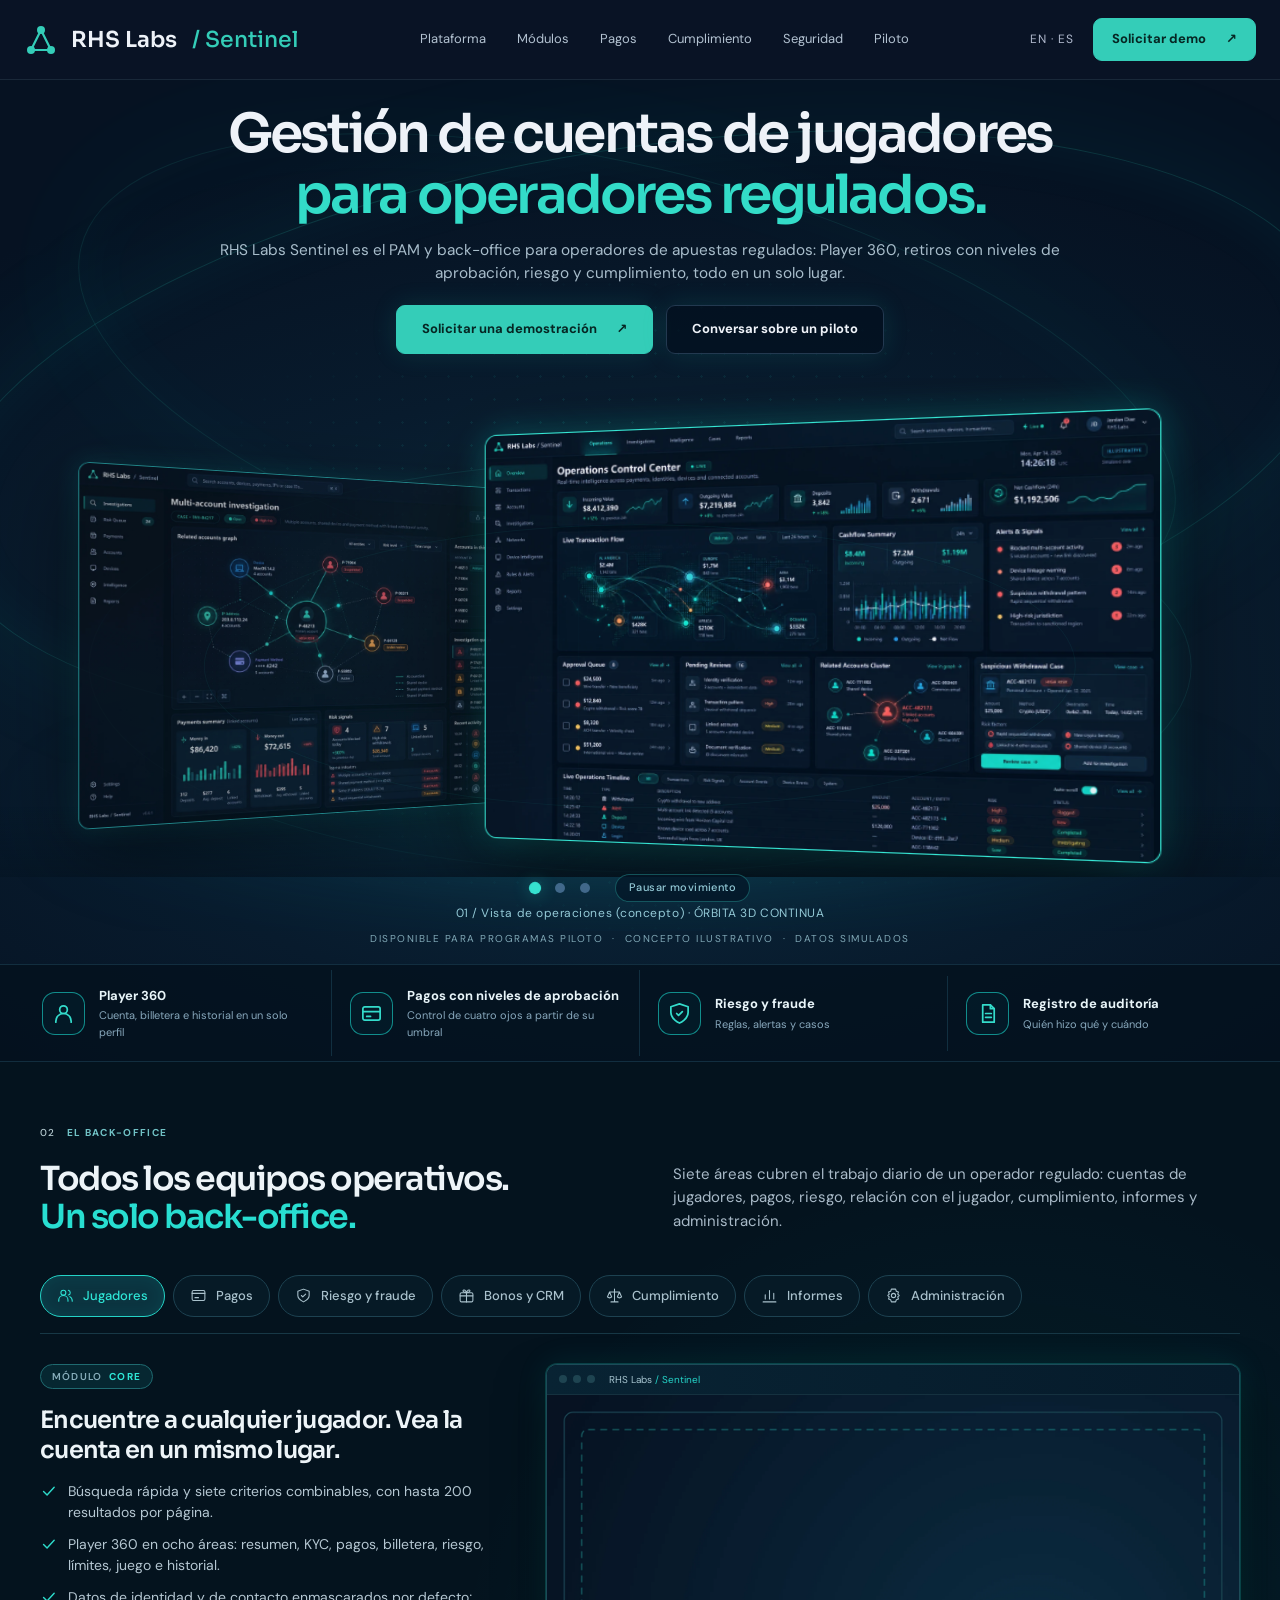
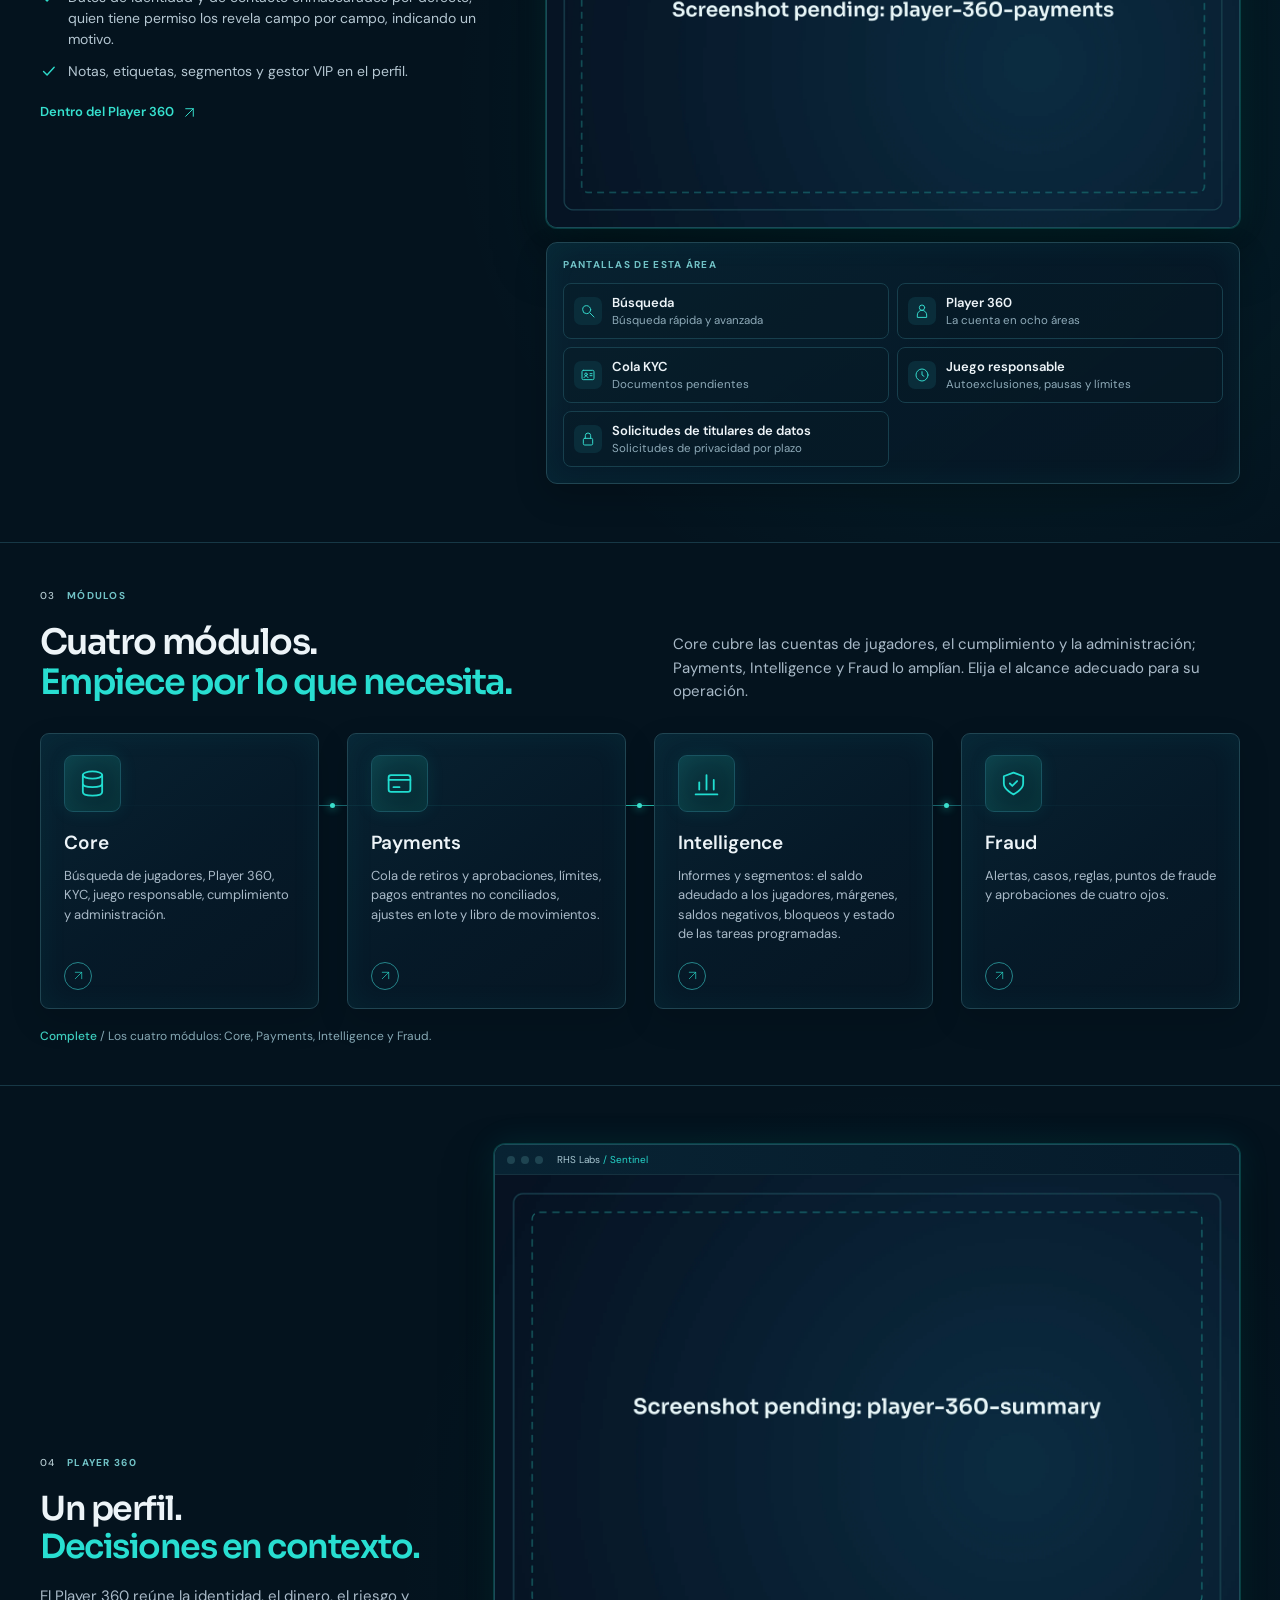
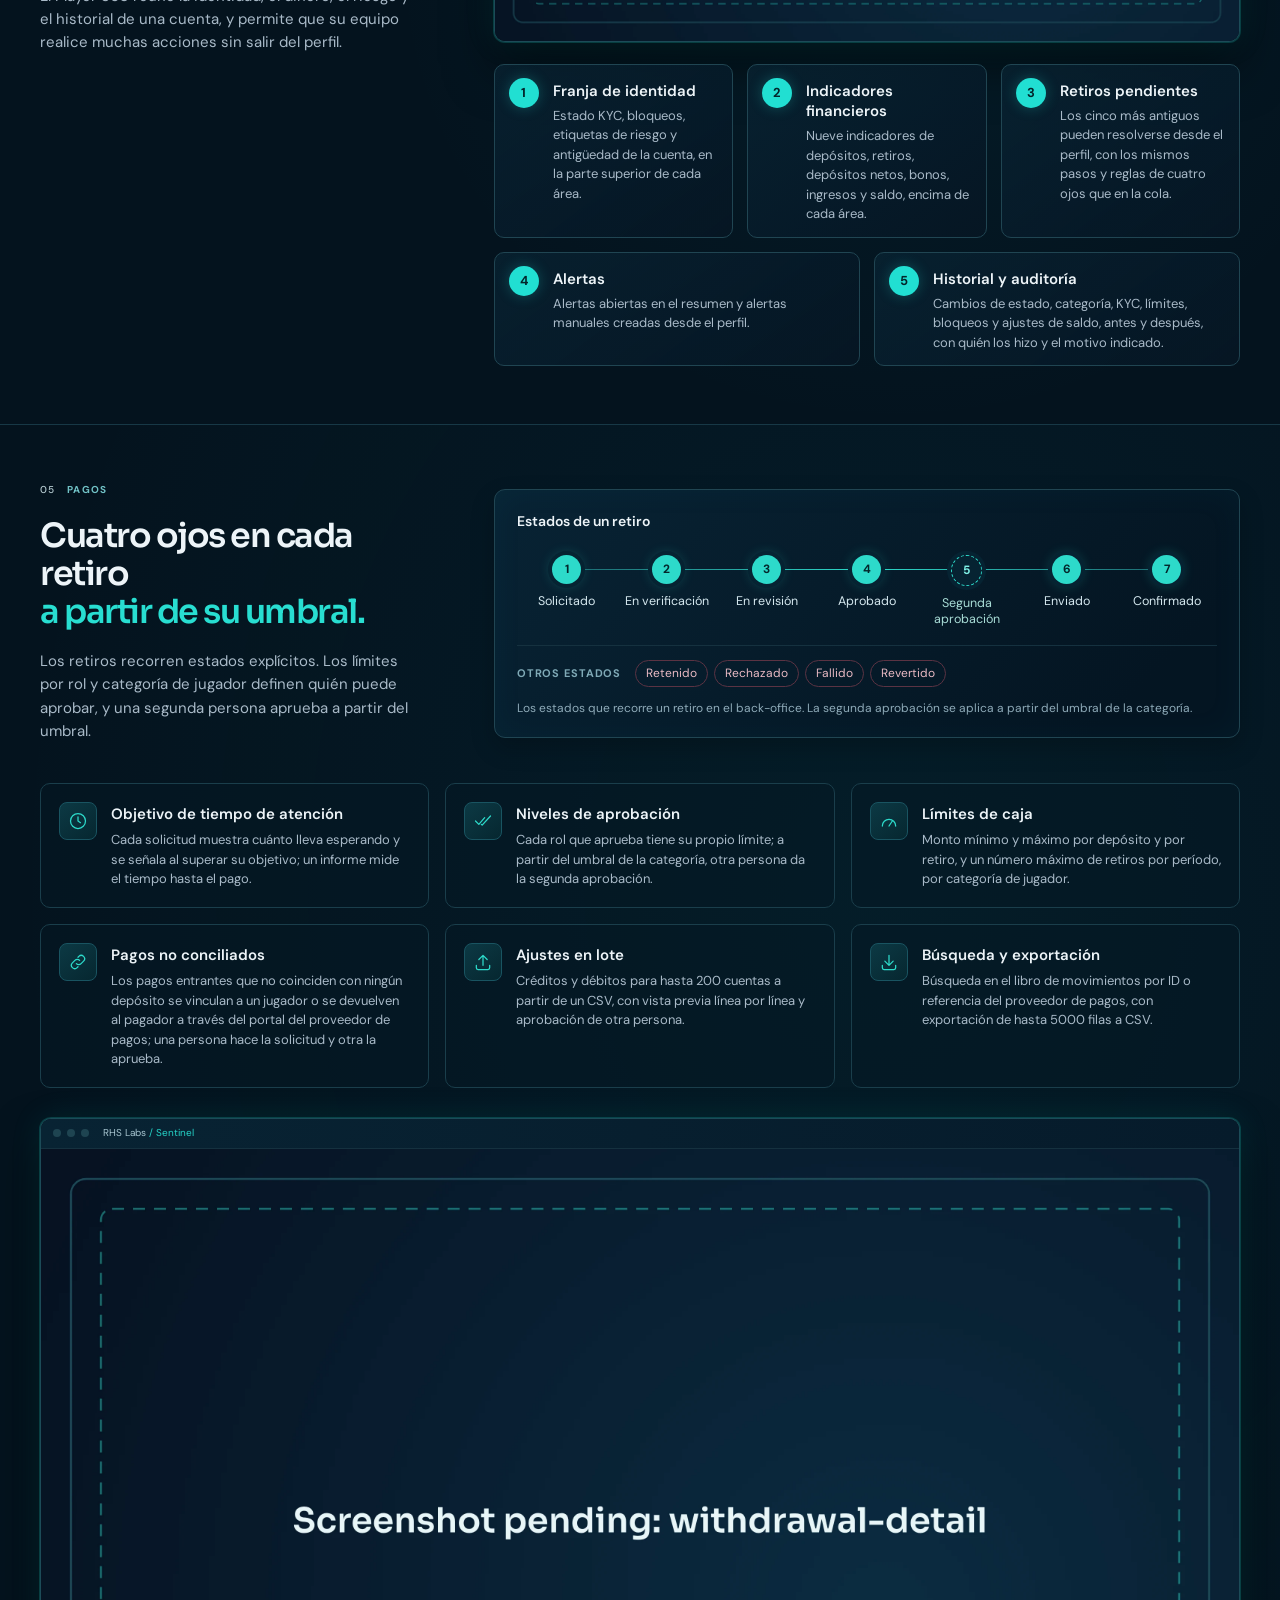
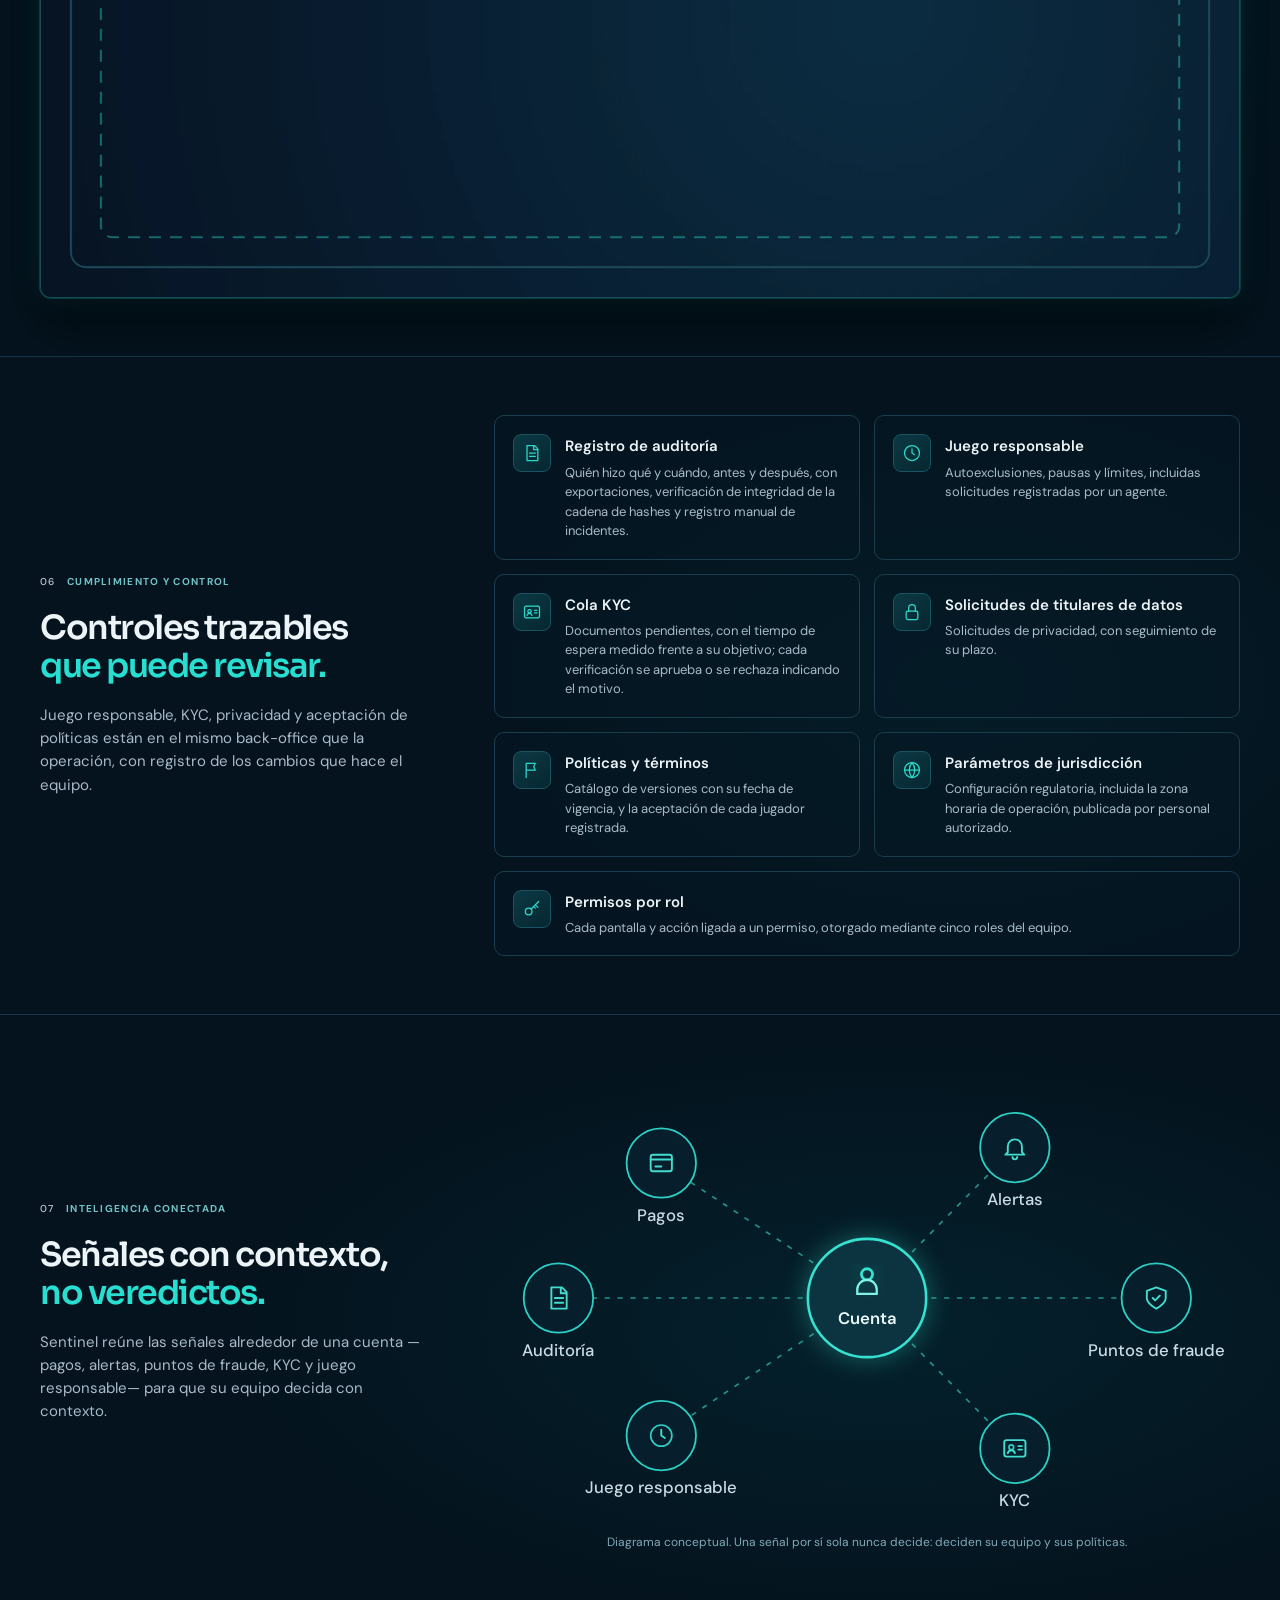
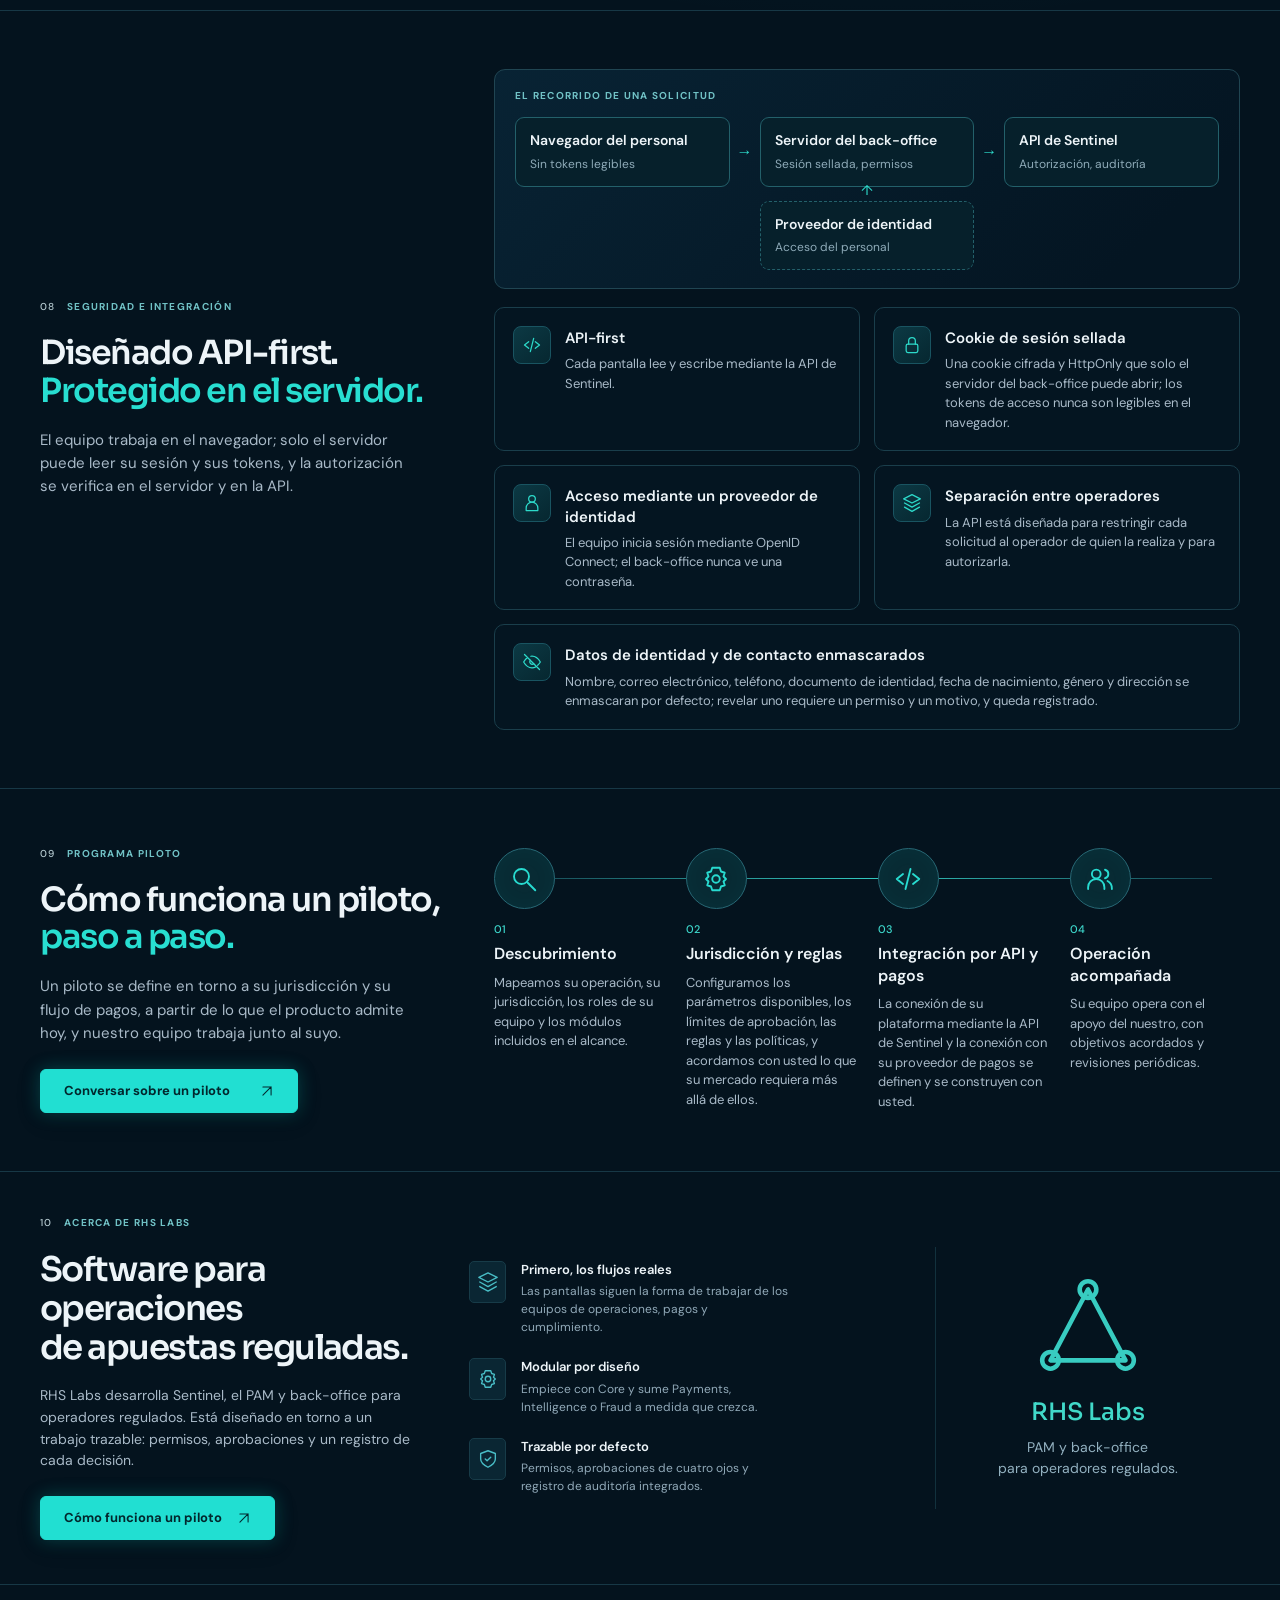
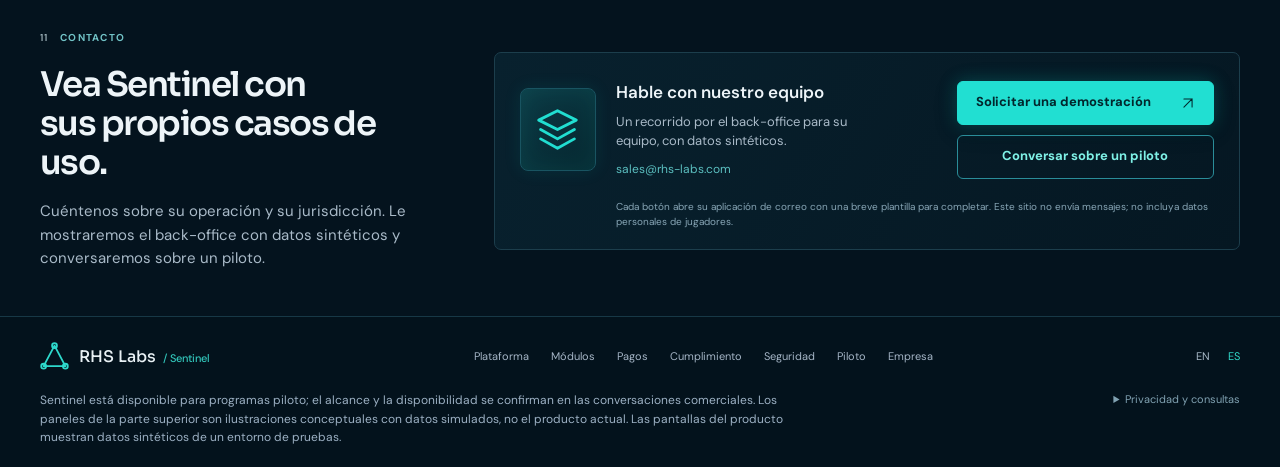
==== es/index.html @ 23874ad0 "fix(copy,docs): last check — Administration alt, Spanish step 03, hero copies in the commit step - T" ====
<!DOCTYPE html>
<html lang="es"><head>
<meta charset="utf-8"><meta name="viewport" content="width=device-width, initial-scale=1.0"><meta name="theme-color" content="#0A1426">
<title>RHS Labs Sentinel — PAM y back-office para operadores de apuestas regulados</title><meta name="description" content="Gestión de cuentas de jugadores y back-office para operadores de apuestas regulados: Player 360, retiros con niveles de aprobación, riesgo, fraude y cumplimiento. Disponible para programas piloto.">
<link rel="canonical" href="/es/"><link rel="alternate" hreflang="en" href="/"><link rel="alternate" hreflang="es" href="/es/"><link rel="alternate" hreflang="x-default" href="/">
<meta property="og:type" content="website"><meta property="og:site_name" content="RHS Labs"><meta property="og:title" content="RHS Labs Sentinel — PAM y back-office para operadores de apuestas regulados"><meta property="og:description" content="Gestión de cuentas de jugadores y back-office para operadores de apuestas regulados: Player 360, retiros con niveles de aprobación, riesgo, fraude y cumplimiento. Disponible para programas piloto."><meta property="og:locale" content="es_ES"><meta property="og:locale:alternate" content="en_US"><meta property="og:image" content="/assets/og-image-es.jpg"><meta property="og:image:width" content="1200"><meta property="og:image:height" content="630"><meta property="og:image:alt" content="RHS Labs Sentinel: gestión de cuentas de jugadores para operadores regulados."><meta name="twitter:card" content="summary_large_image"><meta name="twitter:image" content="/assets/og-image-es.jpg">
<link rel="icon" href="/assets/favicon.svg" type="image/svg+xml"><link rel="preload" href="/assets/dashboard-1.webp" as="image" fetchpriority="high">
<link rel="preload" href="/assets/fonts/sora-latin-600-normal.woff2" as="font" type="font/woff2" crossorigin><link rel="preload" href="/assets/fonts/dm-sans-latin-400-normal.woff2" as="font" type="font/woff2" crossorigin>
<link rel="stylesheet" href="/assets/fonts.css"><link rel="stylesheet" href="/assets/hero-v6.css"><link rel="stylesheet" href="/site.css">
<script src="/site.js" defer></script><script src="/assets/hero-v6.js" defer></script>
</head><body><a class="rhs-skip" href="#platform">Saltar al contenido</a>
<header><div class="bar wrap"><a class="brand" href="#home" aria-label="RHS Labs Sentinel — volver al inicio"><svg viewBox="0 0 34 34" aria-hidden="true"><path d="M17 7L7 27H27Z" fill="none" stroke="#34CDB8" stroke-width="2.2" stroke-linejoin="round"/><circle cx="17" cy="7" r="4" fill="#34CDB8"/><circle cx="7" cy="27" r="4" fill="#34CDB8"/><circle cx="27" cy="27" r="4" fill="#34CDB8"/></svg>RHS Labs <em>/ Sentinel</em></a><nav class="nav" id="main-nav" aria-label="Menú principal"><a href="#platform">Plataforma</a><a href="#modules">Módulos</a><a href="#payments">Pagos</a><a href="#compliance">Cumplimiento</a><a href="#security">Seguridad</a><a href="#pilot">Piloto</a><span class="rhs-mobile-language"><a href="/" data-language="en" lang="en" aria-label="English">EN</a> · <a href="/es/" data-language="es" lang="es" aria-label="Español">ES</a></span></nav><div class="nav-actions"><span class="lang"><a href="/" data-language="en" lang="en" aria-label="English">EN</a> · <a href="/es/" data-language="es" lang="es" aria-label="Español">ES</a></span><a class="btn sm" href="mailto:sales@rhs-labs.com?subject=Solicitud%20de%20demostraci%C3%B3n%20de%20Sentinel&amp;body=Hola%2C%20equipo%20de%20RHS%20Labs%3A%0D%0A%0D%0AMe%20gustar%C3%ADa%20ver%20una%20demostraci%C3%B3n%20de%20RHS%20Labs%20Sentinel.%0D%0A%0D%0AEmpresa%3A%0D%0AJurisdicci%C3%B3n%28es%29%3A%0D%0AVolumen%20aproximado%20%28jugadores%20activos%20o%20transacciones%20mensuales%29%3A%0D%0AM%C3%B3dulos%20de%20inter%C3%A9s%20%28Core%2C%20Payments%2C%20Intelligence%2C%20Fraud%29%3A%0D%0A%0D%0APor%20favor%2C%20no%20incluya%20datos%20personales%20de%20jugadores%20en%20este%20correo." data-cta="demo">Solicitar demo<span class="rhs-sr"> (abre su aplicación de correo)</span> <span aria-hidden="true">↗</span></a><button class="hamburger" id="menu-toggle" aria-label="Abrir navegación" data-label-open="Abrir navegación" data-label-close="Cerrar navegación" aria-expanded="false" aria-controls="main-nav"><svg viewBox="0 0 24 24"><path d="M4 7h16M4 12h16M4 17h16" stroke="currentColor" stroke-width="2" fill="none" stroke-linecap="round"/></svg></button></div></div></header><main><section id="home" class="hero-v2" aria-label="Presentación de la plataforma Sentinel">
  <div class="hero-atmosphere" aria-hidden="true"><div class="glow-ribbon glow-a"></div><div class="glow-ribbon glow-b"></div><div class="dot-halo"></div></div>
  <div class="hero-heading wrap">
    <span class="hero-eyebrow">RHS LABS &nbsp;/&nbsp; PLATAFORMA SENTINEL</span>
    <h1>Gestión de cuentas de jugadores<br> <span>para operadores regulados.</span></h1>
    <p class="hero-subtitle">RHS Labs Sentinel es el PAM y back-office para operadores de apuestas regulados: Player 360, retiros con niveles de aprobación, riesgo y cumplimiento, todo en un solo lugar.</p>
    <div class="hero-buttons">
      <a class="btn" href="mailto:sales@rhs-labs.com?subject=Solicitud%20de%20demostraci%C3%B3n%20de%20Sentinel&amp;body=Hola%2C%20equipo%20de%20RHS%20Labs%3A%0D%0A%0D%0AMe%20gustar%C3%ADa%20ver%20una%20demostraci%C3%B3n%20de%20RHS%20Labs%20Sentinel.%0D%0A%0D%0AEmpresa%3A%0D%0AJurisdicci%C3%B3n%28es%29%3A%0D%0AVolumen%20aproximado%20%28jugadores%20activos%20o%20transacciones%20mensuales%29%3A%0D%0AM%C3%B3dulos%20de%20inter%C3%A9s%20%28Core%2C%20Payments%2C%20Intelligence%2C%20Fraud%29%3A%0D%0A%0D%0APor%20favor%2C%20no%20incluya%20datos%20personales%20de%20jugadores%20en%20este%20correo." data-cta="demo">Solicitar una demostración<span class="rhs-sr"> (abre su aplicación de correo)</span> <span aria-hidden="true">↗</span></a>
      <a class="btn alt" href="#pilot">Conversar sobre un piloto</a>
    </div>
  </div>
  <div class="carousel-area" id="hero-carousel" role="region" aria-roledescription="carrusel" aria-label="Tres ilustraciones conceptuales de Sentinel">
    <div class="backlight" aria-hidden="true"></div>
    <div class="carousel-track" id="carousel-track" aria-live="off">
      <figure class="product-screen" data-index="0" aria-label="Vista de operaciones (concepto)"><div class="screen-art"><img src="/assets/dashboard-1.webp" width="1586" height="992" alt="Ilustración conceptual, no el producto actual: un panel de operaciones con datos simulados." fetchpriority="high"></div></figure>
      <figure class="product-screen" data-index="1" aria-label="Espacio de investigación (concepto)"><div class="screen-art"><img src="/assets/dashboard-2.webp" width="1586" height="992" alt="Ilustración conceptual, no el producto actual: un panel de investigación con datos simulados." decoding="async" fetchpriority="low"></div></figure>
      <figure class="product-screen" data-index="2" aria-label="Vista de pagos (concepto)"><div class="screen-art"><img src="/assets/dashboard-3.webp" width="1586" height="992" alt="Ilustración conceptual, no el producto actual: un panel de pagos con datos simulados." decoding="async" fetchpriority="low"></div></figure>
    </div>
    <div class="carousel-controls">
      <div class="carousel-dots" role="group" aria-label="Elegir una pantalla">
        <button class="carousel-dot is-current" data-showcase="0" type="button" aria-label="Mostrar Vista de operaciones (concepto)" aria-current="true"></button>
        <button class="carousel-dot" data-showcase="1" type="button" aria-label="Mostrar Espacio de investigación (concepto)"></button>
        <button class="carousel-dot" data-showcase="2" type="button" aria-label="Mostrar Vista de pagos (concepto)"></button>
      </div>
      <button class="carousel-pause" id="motion-toggle" type="button" aria-pressed="false" data-label-pause="Pausar movimiento" data-label-resume="Reanudar movimiento">Pausar movimiento</button>
    </div>
    <p class="screen-name" id="showcase-title" data-suffix="ÓRBITA 3D CONTINUA">01 &nbsp; / &nbsp; Vista de operaciones (concepto)</p>
  </div>
  <div class="carousel-disclosure" data-hero-images="concept">DISPONIBLE PARA PROGRAMAS PILOTO &nbsp;·&nbsp; CONCEPTO ILUSTRATIVO &nbsp;·&nbsp; DATOS SIMULADOS</div>
  <div class="hero-feature-strip"><div class="wrap feature-grid">
    <div class="value-point"><span class="value-symbol" aria-hidden="true"><svg viewBox="0 0 24 24"><circle cx="12" cy="8" r="4"/><path d="M4 21v-1a8 8 0 0 1 16 0v1"/></svg></span><span><b>Player 360</b><small>Cuenta, billetera e historial en un solo perfil</small></span></div>
    <div class="value-point"><span class="value-symbol" aria-hidden="true"><svg viewBox="0 0 24 24"><rect x="3" y="5" width="18" height="14" rx="2"/><path d="M3 10h18M7 15h4"/></svg></span><span><b>Pagos con niveles de aprobación</b><small>Control de cuatro ojos a partir de su umbral</small></span></div>
    <div class="value-point"><span class="value-symbol" aria-hidden="true"><svg viewBox="0 0 24 24"><path d="M12 22s9-4 9-11V5l-9-3-9 3v6c0 7 9 11 9 11z"/><path d="m9 12 2 2 4-4"/></svg></span><span><b>Riesgo y fraude</b><small>Reglas, alertas y casos</small></span></div>
    <div class="value-point"><span class="value-symbol" aria-hidden="true"><svg viewBox="0 0 24 24"><path d="M7 3h8l4 4v14H7z"/><path d="M15 3v4h4M10 12h6M10 16h6"/></svg></span><span><b>Registro de auditoría</b><small>Quién hizo qué y cuándo</small></span></div>
  </div></div>
</section>
<div class="rhs-content">
<section id="platform" class="rhs-sector rhs-tour-sector" data-sector="2"><div class="wrap"><div class="rhs-section-heading"><div class="rhs-sector-copy"><span class="rhs-kicker"><b>02</b> EL BACK-OFFICE</span><h2>Todos los equipos operativos.<br><em>Un solo back-office.</em></h2><p>Siete áreas cubren el trabajo diario de un operador regulado: cuentas de jugadores, pagos, riesgo, relación con el jugador, cumplimiento, informes y administración.</p></div></div><div class="rhs-tour" data-tour><div class="rhs-tour-tabs" role="tablist" aria-label="Áreas del back-office"><button type="button" role="tab" class="rhs-tour-tab" id="tour-tab-players" aria-controls="tour-players" aria-selected="true" tabindex="0"><svg class="rhs-icon " viewBox="0 0 24 24" aria-hidden="true" fill="none" stroke="currentColor" stroke-width="1.5" stroke-linecap="round" stroke-linejoin="round"><circle cx="9" cy="8" r="3.5"/><path d="M2.5 20v-1.5a6.5 6.5 0 0 1 13 0V20"/><path d="M16 4.6a3.5 3.5 0 0 1 0 6.8M18 13.6a6.5 6.5 0 0 1 3.5 5.9V20"/></svg><span>Jugadores</span></button><button type="button" role="tab" class="rhs-tour-tab" id="tour-tab-payments" aria-controls="tour-payments" aria-selected="false" tabindex="-1"><svg class="rhs-icon " viewBox="0 0 24 24" aria-hidden="true" fill="none" stroke="currentColor" stroke-width="1.5" stroke-linecap="round" stroke-linejoin="round"><rect x="3" y="5" width="18" height="14" rx="2"/><path d="M3 9h18M7 15h5"/></svg><span>Pagos</span></button><button type="button" role="tab" class="rhs-tour-tab" id="tour-tab-risk" aria-controls="tour-risk" aria-selected="false" tabindex="-1"><svg class="rhs-icon " viewBox="0 0 24 24" aria-hidden="true" fill="none" stroke="currentColor" stroke-width="1.5" stroke-linecap="round" stroke-linejoin="round"><path d="m12 3 8 3v6c0 5-8 9-8 9S4 17 4 12V6Z"/><path d="m9 12 2 2 4-4"/></svg><span>Riesgo y fraude</span></button><button type="button" role="tab" class="rhs-tour-tab" id="tour-tab-engagement" aria-controls="tour-engagement" aria-selected="false" tabindex="-1"><svg class="rhs-icon " viewBox="0 0 24 24" aria-hidden="true" fill="none" stroke="currentColor" stroke-width="1.5" stroke-linecap="round" stroke-linejoin="round"><rect x="3" y="8" width="18" height="13" rx="2"/><path d="M12 8v13M3 12.5h18M12 8S10.5 3.5 8 4.4 8.6 8 12 8Zm0 0s1.5-4.5 4-3.6S15.4 8 12 8Z"/></svg><span>Bonos y CRM</span></button><button type="button" role="tab" class="rhs-tour-tab" id="tour-tab-compliance" aria-controls="tour-compliance" aria-selected="false" tabindex="-1"><svg class="rhs-icon " viewBox="0 0 24 24" aria-hidden="true" fill="none" stroke="currentColor" stroke-width="1.5" stroke-linecap="round" stroke-linejoin="round"><path d="M12 3v18M7 21h10M5 7h14M5 7l-3 7a4 4 0 0 0 6 0Zm14 0-3 7a4 4 0 0 0 6 0Z"/></svg><span>Cumplimiento</span></button><button type="button" role="tab" class="rhs-tour-tab" id="tour-tab-reports" aria-controls="tour-reports" aria-selected="false" tabindex="-1"><svg class="rhs-icon " viewBox="0 0 24 24" aria-hidden="true" fill="none" stroke="currentColor" stroke-width="1.5" stroke-linecap="round" stroke-linejoin="round"><path d="M3 21h18M6 17v-6m6 6V5m6 12v-8"/></svg><span>Informes</span></button><button type="button" role="tab" class="rhs-tour-tab" id="tour-tab-admin" aria-controls="tour-admin" aria-selected="false" tabindex="-1"><svg class="rhs-icon " viewBox="0 0 24 24" aria-hidden="true" fill="none" stroke="currentColor" stroke-width="1.5" stroke-linecap="round" stroke-linejoin="round"><path d="m9 3-1 3-3 1 1 3-2 2 2 2-1 3 3 1 1 3h6l1-3 3-1-1-3 2-2-2-2 1-3-3-1-1-3Z"/><circle cx="12" cy="12" r="3"/></svg><span>Administración</span></button></div><div class="rhs-tour-panel" role="tabpanel" id="tour-players" aria-labelledby="tour-tab-players" tabindex="0"><div class="rhs-tour-copy"><span class="rhs-module rhs-module-core"><b>Módulo</b> Core</span><h3>Encuentre a cualquier jugador. Vea la cuenta en un mismo lugar.</h3><ul class="rhs-ticks"><li><svg class="rhs-icon " viewBox="0 0 24 24" aria-hidden="true" fill="none" stroke="currentColor" stroke-width="1.5" stroke-linecap="round" stroke-linejoin="round"><path d="m5 12 5 5L20 6"/></svg><span>Búsqueda rápida y siete criterios combinables, con hasta 200 resultados por página.</span></li><li><svg class="rhs-icon " viewBox="0 0 24 24" aria-hidden="true" fill="none" stroke="currentColor" stroke-width="1.5" stroke-linecap="round" stroke-linejoin="round"><path d="m5 12 5 5L20 6"/></svg><span>Player 360 en ocho áreas: resumen, KYC, pagos, billetera, riesgo, límites, juego e historial.</span></li><li><svg class="rhs-icon " viewBox="0 0 24 24" aria-hidden="true" fill="none" stroke="currentColor" stroke-width="1.5" stroke-linecap="round" stroke-linejoin="round"><path d="m5 12 5 5L20 6"/></svg><span>Datos de identidad y de contacto enmascarados por defecto; quien tiene permiso los revela campo por campo, indicando un motivo.</span></li><li><svg class="rhs-icon " viewBox="0 0 24 24" aria-hidden="true" fill="none" stroke="currentColor" stroke-width="1.5" stroke-linecap="round" stroke-linejoin="round"><path d="m5 12 5 5L20 6"/></svg><span>Notas, etiquetas, segmentos y gestor VIP en el perfil.</span></li></ul><a class="rhs-more" href="#player-360">Dentro del Player 360 <svg class="rhs-icon " viewBox="0 0 24 24" aria-hidden="true" fill="none" stroke="currentColor" stroke-width="1.5" stroke-linecap="round" stroke-linejoin="round"><path d="M5 19 19 5M5 5h14v14"/></svg></a></div><div class="rhs-tour-visual"><figure class="rhs-frame rhs-frame-phone"><div class="rhs-frame-bar" aria-hidden="true"><i></i><i></i><i></i><span>RHS Labs <em>/ Sentinel</em></span></div><div class="rhs-frame-shot"><picture><source media="(max-width: 560px)" srcset="/assets/product/player-360-summary-mobile.webp" width="780" height="1688"><img src="/assets/product/player-360-payments.webp" width="3200" height="2000" alt="Back-office Sentinel: el área de pagos del Player 360 de un jugador sintético." loading="lazy" decoding="async"></picture></div></figure><div class="rhs-screens"><p class="rhs-screens-title" id="tour-screens-players">Pantallas de esta área</p><ul aria-labelledby="tour-screens-players"><li><svg class="rhs-icon " viewBox="0 0 24 24" aria-hidden="true" fill="none" stroke="currentColor" stroke-width="1.5" stroke-linecap="round" stroke-linejoin="round"><circle cx="10" cy="10" r="6"/><path d="m15 15 6 6"/></svg><b>Búsqueda</b><small>Búsqueda rápida y avanzada</small></li><li><svg class="rhs-icon " viewBox="0 0 24 24" aria-hidden="true" fill="none" stroke="currentColor" stroke-width="1.5" stroke-linecap="round" stroke-linejoin="round"><circle cx="12" cy="7" r="4"/><path d="M5 21v-3a7 7 0 0 1 14 0v3Z"/></svg><b>Player 360</b><small>La cuenta en ocho áreas</small></li><li><svg class="rhs-icon " viewBox="0 0 24 24" aria-hidden="true" fill="none" stroke="currentColor" stroke-width="1.5" stroke-linecap="round" stroke-linejoin="round"><rect x="3" y="5" width="18" height="14" rx="2"/><circle cx="9" cy="11" r="2"/><path d="M6 16c.6-1.6 1.7-2.4 3-2.4s2.4.8 3 2.4M15 10h3M15 13h3"/></svg><b>Cola KYC</b><small>Documentos pendientes</small></li><li><svg class="rhs-icon " viewBox="0 0 24 24" aria-hidden="true" fill="none" stroke="currentColor" stroke-width="1.5" stroke-linecap="round" stroke-linejoin="round"><circle cx="12" cy="12" r="9"/><path d="M12 7v5l3 2"/></svg><b>Juego responsable</b><small>Autoexclusiones, pausas y límites</small></li><li><svg class="rhs-icon " viewBox="0 0 24 24" aria-hidden="true" fill="none" stroke="currentColor" stroke-width="1.5" stroke-linecap="round" stroke-linejoin="round"><rect x="5" y="11" width="14" height="10" rx="2"/><path d="M8 11V7a4 4 0 0 1 8 0v4"/></svg><b>Solicitudes de titulares de datos</b><small>Solicitudes de privacidad por plazo</small></li></ul></div></div></div><div class="rhs-tour-panel" role="tabpanel" id="tour-payments" aria-labelledby="tour-tab-payments" tabindex="0" hidden><div class="rhs-tour-copy"><span class="rhs-module rhs-module-payments"><b>Módulo</b> Payments</span><h3>Retiros bajo control, de la solicitud al pago.</h3><ul class="rhs-ticks"><li><svg class="rhs-icon " viewBox="0 0 24 24" aria-hidden="true" fill="none" stroke="currentColor" stroke-width="1.5" stroke-linecap="round" stroke-linejoin="round"><path d="m5 12 5 5L20 6"/></svg><span>Una cola de retiros que señala cada solicitud que supera su objetivo de tiempo de atención.</span></li><li><svg class="rhs-icon " viewBox="0 0 24 24" aria-hidden="true" fill="none" stroke="currentColor" stroke-width="1.5" stroke-linecap="round" stroke-linejoin="round"><path d="m5 12 5 5L20 6"/></svg><span>Límites de aprobación por rol y categoría de jugador, con un segundo aprobador a partir del umbral.</span></li><li><svg class="rhs-icon " viewBox="0 0 24 24" aria-hidden="true" fill="none" stroke="currentColor" stroke-width="1.5" stroke-linecap="round" stroke-linejoin="round"><path d="m5 12 5 5L20 6"/></svg><span>Pagos entrantes no conciliados, vinculados a un jugador o devueltos al pagador, cada uno aprobado por una segunda persona.</span></li><li><svg class="rhs-icon " viewBox="0 0 24 24" aria-hidden="true" fill="none" stroke="currentColor" stroke-width="1.5" stroke-linecap="round" stroke-linejoin="round"><path d="m5 12 5 5L20 6"/></svg><span>Búsqueda en el libro de movimientos de todos los jugadores, con totales y exportación a CSV.</span></li></ul><a class="rhs-more" href="#payments">Pagos en detalle <svg class="rhs-icon " viewBox="0 0 24 24" aria-hidden="true" fill="none" stroke="currentColor" stroke-width="1.5" stroke-linecap="round" stroke-linejoin="round"><path d="M5 19 19 5M5 5h14v14"/></svg></a></div><div class="rhs-tour-visual"><figure class="rhs-frame rhs-frame-phone"><div class="rhs-frame-bar" aria-hidden="true"><i></i><i></i><i></i><span>RHS Labs <em>/ Sentinel</em></span></div><div class="rhs-frame-shot"><picture><source media="(max-width: 560px)" srcset="/assets/product/withdrawals-queue-mobile.webp" width="780" height="1688"><img src="/assets/product/withdrawals-queue.webp" width="3200" height="2000" alt="Back-office Sentinel: cola de retiros con solicitudes sintéticas." loading="lazy" decoding="async"></picture></div></figure><div class="rhs-screens"><p class="rhs-screens-title" id="tour-screens-payments">Pantallas de esta área</p><ul aria-labelledby="tour-screens-payments"><li><svg class="rhs-icon " viewBox="0 0 24 24" aria-hidden="true" fill="none" stroke="currentColor" stroke-width="1.5" stroke-linecap="round" stroke-linejoin="round"><rect x="3" y="5" width="18" height="14" rx="2"/><path d="M3 9h18M7 15h5"/></svg><b>Retiros</b><small>Cola y pasos de decisión</small></li><li><svg class="rhs-icon " viewBox="0 0 24 24" aria-hidden="true" fill="none" stroke="currentColor" stroke-width="1.5" stroke-linecap="round" stroke-linejoin="round"><path d="M8 6h13M8 12h13M8 18h13M3 6h.01M3 12h.01M3 18h.01"/></svg><b>Transacciones</b><small>Libro de movimientos y CSV</small></li><li><svg class="rhs-icon " viewBox="0 0 24 24" aria-hidden="true" fill="none" stroke="currentColor" stroke-width="1.5" stroke-linecap="round" stroke-linejoin="round"><path d="M10 14a4 4 0 0 0 5.7 0l3-3a4 4 0 0 0-5.7-5.7l-1 1M14 10a4 4 0 0 0-5.7 0l-3 3a4 4 0 0 0 5.7 5.7l1-1"/></svg><b>Conciliación</b><small>Pagos entrantes no conciliados</small></li><li><svg class="rhs-icon " viewBox="0 0 24 24" aria-hidden="true" fill="none" stroke="currentColor" stroke-width="1.5" stroke-linecap="round" stroke-linejoin="round"><path d="M12 16V4M7 9l5-5 5 5M4 16v3a2 2 0 0 0 2 2h12a2 2 0 0 0 2-2v-3"/></svg><b>Ajustes en lote</b><small>Lotes CSV con aprobación</small></li><li><svg class="rhs-icon " viewBox="0 0 24 24" aria-hidden="true" fill="none" stroke="currentColor" stroke-width="1.5" stroke-linecap="round" stroke-linejoin="round"><path d="M4 18a8 8 0 1 1 16 0M12 18l4-6"/></svg><b>Límites de caja</b><small>Límites de pago del operador</small></li><li><svg class="rhs-icon " viewBox="0 0 24 24" aria-hidden="true" fill="none" stroke="currentColor" stroke-width="1.5" stroke-linecap="round" stroke-linejoin="round"><path d="m3 12 4 4 7-8M10 16l1 1 10-11"/></svg><b>Límites de aprobación</b><small>Quién aprueba cuánto</small></li></ul></div></div></div><div class="rhs-tour-panel" role="tabpanel" id="tour-risk" aria-labelledby="tour-tab-risk" tabindex="0" hidden><div class="rhs-tour-copy"><span class="rhs-module rhs-module-fraud"><b>Módulo</b> Fraud</span><h3>De la alerta al caso resuelto.</h3><ul class="rhs-ticks"><li><svg class="rhs-icon " viewBox="0 0 24 24" aria-hidden="true" fill="none" stroke="currentColor" stroke-width="1.5" stroke-linecap="round" stroke-linejoin="round"><path d="m5 12 5 5L20 6"/></svg><span>Cola de alertas con filtros, asignación a uno mismo o a un colega, y cierre masivo por causa raíz.</span></li><li><svg class="rhs-icon " viewBox="0 0 24 24" aria-hidden="true" fill="none" stroke="currentColor" stroke-width="1.5" stroke-linecap="round" stroke-linejoin="round"><path d="m5 12 5 5L20 6"/></svg><span>Casos con triaje, reasignación, retiros vinculados y cierre por causa raíz.</span></li><li><svg class="rhs-icon " viewBox="0 0 24 24" aria-hidden="true" fill="none" stroke="currentColor" stroke-width="1.5" stroke-linecap="round" stroke-linejoin="round"><path d="m5 12 5 5L20 6"/></svg><span>Reglas con número de disparos y tasa de falsos positivos; el editor exige una simulación antes de proponer un cambio, y se necesita un segundo aprobador para poner en vigor una regla de bloqueo.</span></li><li><svg class="rhs-icon " viewBox="0 0 24 24" aria-hidden="true" fill="none" stroke="currentColor" stroke-width="1.5" stroke-linecap="round" stroke-linejoin="round"><path d="m5 12 5 5L20 6"/></svg><span>Puntos de fraude por jugador, ajustes manuales con motivo y solicitudes de exención de reglas que decide una segunda persona.</span></li></ul></div><div class="rhs-tour-visual"><figure class="rhs-frame rhs-frame-phone"><div class="rhs-frame-bar" aria-hidden="true"><i></i><i></i><i></i><span>RHS Labs <em>/ Sentinel</em></span></div><div class="rhs-frame-shot"><picture><source media="(max-width: 560px)" srcset="/assets/product/alerts-mobile.webp" width="780" height="1688"><img src="/assets/product/alerts.webp" width="3200" height="2000" alt="Back-office Sentinel: cola de alertas con alertas sintéticas." loading="lazy" decoding="async"></picture></div></figure><div class="rhs-screens"><p class="rhs-screens-title" id="tour-screens-risk">Pantallas de esta área</p><ul aria-labelledby="tour-screens-risk"><li><svg class="rhs-icon " viewBox="0 0 24 24" aria-hidden="true" fill="none" stroke="currentColor" stroke-width="1.5" stroke-linecap="round" stroke-linejoin="round"><path d="M6 16v-5a6 6 0 0 1 12 0v5l2 2H4Z"/><path d="M10 20a2 2 0 0 0 4 0"/></svg><b>Alertas</b><small>Cola, asignación y resolución</small></li><li><svg class="rhs-icon " viewBox="0 0 24 24" aria-hidden="true" fill="none" stroke="currentColor" stroke-width="1.5" stroke-linecap="round" stroke-linejoin="round"><rect x="3" y="7" width="18" height="13" rx="2"/><path d="M8 7V5a2 2 0 0 1 2-2h4a2 2 0 0 1 2 2v2M3 13h18"/></svg><b>Casos</b><small>Espacio de investigación</small></li><li><svg class="rhs-icon " viewBox="0 0 24 24" aria-hidden="true" fill="none" stroke="currentColor" stroke-width="1.5" stroke-linecap="round" stroke-linejoin="round"><path d="M4 6h10M4 12h16M4 18h7"/><circle cx="17" cy="6" r="2"/><circle cx="14" cy="18" r="2"/></svg><b>Reglas</b><small>Métricas, editor y disparos</small></li><li><svg class="rhs-icon " viewBox="0 0 24 24" aria-hidden="true" fill="none" stroke="currentColor" stroke-width="1.5" stroke-linecap="round" stroke-linejoin="round"><path d="m3 12 4 4 7-8M10 16l1 1 10-11"/></svg><b>Aprobaciones</b><small>Decisiones de cuatro ojos</small></li></ul></div></div></div><div class="rhs-tour-panel" role="tabpanel" id="tour-engagement" aria-labelledby="tour-tab-engagement" tabindex="0" hidden><div class="rhs-tour-copy"><span class="rhs-module rhs-module-core"><b>Módulo</b> Core</span><h3>Campañas de bonos dirigidas a segmentos guardados.</h3><ul class="rhs-ticks"><li><svg class="rhs-icon " viewBox="0 0 24 24" aria-hidden="true" fill="none" stroke="currentColor" stroke-width="1.5" stroke-linecap="round" stroke-linejoin="round"><path d="m5 12 5 5L20 6"/></svg><span>Segmentos creados con reglas y grupos, versionados, con un recuento de cuentas que puede hacer antes de guardar.</span></li><li><svg class="rhs-icon " viewBox="0 0 24 24" aria-hidden="true" fill="none" stroke="currentColor" stroke-width="1.5" stroke-linecap="round" stroke-linejoin="round"><path d="m5 12 5 5L20 6"/></svg><span>Bloqueos o desbloqueos masivos para un segmento guardado o una lista de jugadores, con vista previa; por encima de un umbral de cuentas, los aprueba una segunda persona.</span></li><li><svg class="rhs-icon " viewBox="0 0 24 24" aria-hidden="true" fill="none" stroke="currentColor" stroke-width="1.5" stroke-linecap="round" stroke-linejoin="round"><path d="m5 12 5 5L20 6"/></svg><span>Cartera VIP: un gestor para cada jugador VIP, con restricciones de contacto.</span></li><li><svg class="rhs-icon " viewBox="0 0 24 24" aria-hidden="true" fill="none" stroke="currentColor" stroke-width="1.5" stroke-linecap="round" stroke-linejoin="round"><path d="m5 12 5 5L20 6"/></svg><span>Tickets de atención y plantillas de CRM aprobadas por alguien distinto de su autor.</span></li></ul></div><div class="rhs-tour-visual"><figure class="rhs-frame "><div class="rhs-frame-bar" aria-hidden="true"><i></i><i></i><i></i><span>RHS Labs <em>/ Sentinel</em></span></div><div class="rhs-frame-shot"><picture><img src="/assets/product/segments.webp" width="3200" height="2000" alt="Back-office Sentinel: lista de segmentos sintéticos." loading="lazy" decoding="async"></picture></div></figure><div class="rhs-screens"><p class="rhs-screens-title" id="tour-screens-engagement">Pantallas de esta área</p><ul aria-labelledby="tour-screens-engagement"><li><svg class="rhs-icon " viewBox="0 0 24 24" aria-hidden="true" fill="none" stroke="currentColor" stroke-width="1.5" stroke-linecap="round" stroke-linejoin="round"><circle cx="12" cy="12" r="9"/><circle cx="12" cy="12" r="5"/><circle cx="12" cy="12" r="1"/></svg><b>Segmentos</b><small>Reglas, grupos y conteos</small></li><li><svg class="rhs-icon " viewBox="0 0 24 24" aria-hidden="true" fill="none" stroke="currentColor" stroke-width="1.5" stroke-linecap="round" stroke-linejoin="round"><rect x="3" y="8" width="18" height="13" rx="2"/><path d="M12 8v13M3 12.5h18M12 8S10.5 3.5 8 4.4 8.6 8 12 8Zm0 0s1.5-4.5 4-3.6S15.4 8 12 8Z"/></svg><b>Bonos</b><small>Campañas y audiencias</small></li><li><svg class="rhs-icon " viewBox="0 0 24 24" aria-hidden="true" fill="none" stroke="currentColor" stroke-width="1.5" stroke-linecap="round" stroke-linejoin="round"><path d="m2 7 10-5 10 5-10 5ZM3 12l9 5 9-5M3 17l9 5 9-5"/></svg><b>Acciones masivas</b><small>Vista previa y ejecución</small></li><li><svg class="rhs-icon " viewBox="0 0 24 24" aria-hidden="true" fill="none" stroke="currentColor" stroke-width="1.5" stroke-linecap="round" stroke-linejoin="round"><path d="m12 3 2.7 5.6 6.1.9-4.4 4.3 1 6.1L12 17l-5.4 2.9 1-6.1L3.2 9.5l6.1-.9Z"/></svg><b>Cartera VIP</b><small>Gestores de cuenta</small></li><li><svg class="rhs-icon " viewBox="0 0 24 24" aria-hidden="true" fill="none" stroke="currentColor" stroke-width="1.5" stroke-linecap="round" stroke-linejoin="round"><path d="M4 5h16v11H9l-5 4Z"/></svg><b>Tickets de atención</b><small>Seguimiento de atención al cliente</small></li><li><svg class="rhs-icon " viewBox="0 0 24 24" aria-hidden="true" fill="none" stroke="currentColor" stroke-width="1.5" stroke-linecap="round" stroke-linejoin="round"><rect x="3" y="5" width="18" height="14" rx="2"/><path d="m3 7 9 6 9-6"/></svg><b>Plantillas de CRM</b><small>Borradores y aprobación de cuatro ojos</small></li></ul></div></div></div><div class="rhs-tour-panel" role="tabpanel" id="tour-compliance" aria-labelledby="tour-tab-compliance" tabindex="0" hidden><div class="rhs-tour-copy"><span class="rhs-module rhs-module-core"><b>Módulo</b> Core</span><h3>Controles de cumplimiento integrados en el trabajo diario.</h3><ul class="rhs-ticks"><li><svg class="rhs-icon " viewBox="0 0 24 24" aria-hidden="true" fill="none" stroke="currentColor" stroke-width="1.5" stroke-linecap="round" stroke-linejoin="round"><path d="m5 12 5 5L20 6"/></svg><span>Informe de auditoría de las acciones del equipo, filtrable por jugador, exportable a CSV, XML o Excel, con verificación de integridad en un clic.</span></li><li><svg class="rhs-icon " viewBox="0 0 24 24" aria-hidden="true" fill="none" stroke="currentColor" stroke-width="1.5" stroke-linecap="round" stroke-linejoin="round"><path d="m5 12 5 5L20 6"/></svg><span>Juego responsable: autoexclusiones, pausas y límites, incluidas solicitudes recibidas por teléfono o chat.</span></li><li><svg class="rhs-icon " viewBox="0 0 24 24" aria-hidden="true" fill="none" stroke="currentColor" stroke-width="1.5" stroke-linecap="round" stroke-linejoin="round"><path d="m5 12 5 5L20 6"/></svg><span>Solicitudes de titulares de datos, con seguimiento de su plazo.</span></li><li><svg class="rhs-icon " viewBox="0 0 24 24" aria-hidden="true" fill="none" stroke="currentColor" stroke-width="1.5" stroke-linecap="round" stroke-linejoin="round"><path d="m5 12 5 5L20 6"/></svg><span>Catálogo de versiones de políticas y términos con su fecha de vigencia, y la aceptación de cada jugador registrada.</span></li></ul><a class="rhs-more" href="#compliance">Cumplimiento y control <svg class="rhs-icon " viewBox="0 0 24 24" aria-hidden="true" fill="none" stroke="currentColor" stroke-width="1.5" stroke-linecap="round" stroke-linejoin="round"><path d="M5 19 19 5M5 5h14v14"/></svg></a></div><div class="rhs-tour-visual"><figure class="rhs-frame "><div class="rhs-frame-bar" aria-hidden="true"><i></i><i></i><i></i><span>RHS Labs <em>/ Sentinel</em></span></div><div class="rhs-frame-shot"><picture><img src="/assets/product/audit.webp" width="3200" height="2000" alt="Back-office Sentinel: informe de auditoría con registros sintéticos." loading="lazy" decoding="async"></picture></div></figure><div class="rhs-screens"><p class="rhs-screens-title" id="tour-screens-compliance">Pantallas de esta área</p><ul aria-labelledby="tour-screens-compliance"><li><svg class="rhs-icon " viewBox="0 0 24 24" aria-hidden="true" fill="none" stroke="currentColor" stroke-width="1.5" stroke-linecap="round" stroke-linejoin="round"><path d="M6 3h9l4 4v14H6ZM14 3v5h5M9 12h7M9 16h7"/></svg><b>Informe de auditoría</b><small>Quién hizo qué y cuándo</small></li><li><svg class="rhs-icon " viewBox="0 0 24 24" aria-hidden="true" fill="none" stroke="currentColor" stroke-width="1.5" stroke-linecap="round" stroke-linejoin="round"><circle cx="12" cy="12" r="9"/><path d="M12 7v5l3 2"/></svg><b>Juego responsable</b><small>Solicitudes y exclusiones</small></li><li><svg class="rhs-icon " viewBox="0 0 24 24" aria-hidden="true" fill="none" stroke="currentColor" stroke-width="1.5" stroke-linecap="round" stroke-linejoin="round"><rect x="3" y="5" width="18" height="14" rx="2"/><circle cx="9" cy="11" r="2"/><path d="M6 16c.6-1.6 1.7-2.4 3-2.4s2.4.8 3 2.4M15 10h3M15 13h3"/></svg><b>Cola KYC</b><small>Documentos pendientes</small></li><li><svg class="rhs-icon " viewBox="0 0 24 24" aria-hidden="true" fill="none" stroke="currentColor" stroke-width="1.5" stroke-linecap="round" stroke-linejoin="round"><rect x="5" y="11" width="14" height="10" rx="2"/><path d="M8 11V7a4 4 0 0 1 8 0v4"/></svg><b>Solicitudes de titulares de datos</b><small>Plazos de privacidad</small></li><li><svg class="rhs-icon " viewBox="0 0 24 24" aria-hidden="true" fill="none" stroke="currentColor" stroke-width="1.5" stroke-linecap="round" stroke-linejoin="round"><path d="M5 21V4M5 4h11l-2 4 2 4H5"/></svg><b>Políticas y términos</b><small>Versiones y fechas de vigencia</small></li><li><svg class="rhs-icon " viewBox="0 0 24 24" aria-hidden="true" fill="none" stroke="currentColor" stroke-width="1.5" stroke-linecap="round" stroke-linejoin="round"><circle cx="12" cy="12" r="9"/><path d="M3 12h18M12 3a14 14 0 0 1 0 18M12 3a14 14 0 0 0 0 18"/></svg><b>Jurisdicción</b><small>Parámetros y zona horaria</small></li></ul></div></div></div><div class="rhs-tour-panel" role="tabpanel" id="tour-reports" aria-labelledby="tour-tab-reports" tabindex="0" hidden><div class="rhs-tour-copy"><span class="rhs-module rhs-module-intelligence"><b>Módulo</b> Intelligence</span><h3>Cifras de finanzas, riesgo y operaciones en una sola página.</h3><ul class="rhs-ticks"><li><svg class="rhs-icon " viewBox="0 0 24 24" aria-hidden="true" fill="none" stroke="currentColor" stroke-width="1.5" stroke-linecap="round" stroke-linejoin="round"><path d="m5 12 5 5L20 6"/></svg><span>Resumen financiero del operador, incluido el saldo adeudado a los jugadores al cierre del día anterior.</span></li><li><svg class="rhs-icon " viewBox="0 0 24 24" aria-hidden="true" fill="none" stroke="currentColor" stroke-width="1.5" stroke-linecap="round" stroke-linejoin="round"><path d="m5 12 5 5L20 6"/></svg><span>Margen del casino por categoría de juego, saldos negativos por causa y antigüedad, y bloqueos activos por origen.</span></li><li><svg class="rhs-icon " viewBox="0 0 24 24" aria-hidden="true" fill="none" stroke="currentColor" stroke-width="1.5" stroke-linecap="round" stroke-linejoin="round"><path d="m5 12 5 5L20 6"/></svg><span>Tiempos de pago de los retiros y estado de las tareas programadas.</span></li><li><svg class="rhs-icon " viewBox="0 0 24 24" aria-hidden="true" fill="none" stroke="currentColor" stroke-width="1.5" stroke-linecap="round" stroke-linejoin="round"><path d="m5 12 5 5L20 6"/></svg><span>Productividad del equipo, exportable en CSV.</span></li></ul></div><div class="rhs-tour-visual"><figure class="rhs-frame rhs-frame-phone"><div class="rhs-frame-bar" aria-hidden="true"><i></i><i></i><i></i><span>RHS Labs <em>/ Sentinel</em></span></div><div class="rhs-frame-shot"><picture><source media="(max-width: 560px)" srcset="/assets/product/reports-mobile.webp" width="780" height="1688"><img src="/assets/product/reports.webp" width="3200" height="2000" alt="Back-office Sentinel: informes con totales sintéticos del operador." loading="lazy" decoding="async"></picture></div></figure><div class="rhs-screens"><p class="rhs-screens-title" id="tour-screens-reports">Pantallas de esta área</p><ul aria-labelledby="tour-screens-reports"><li><svg class="rhs-icon " viewBox="0 0 24 24" aria-hidden="true" fill="none" stroke="currentColor" stroke-width="1.5" stroke-linecap="round" stroke-linejoin="round"><path d="M3 21h18M6 17v-6m6 6V5m6 12v-8"/></svg><b>Informes</b><small>Finanzas, riesgo y operaciones</small></li></ul></div></div></div><div class="rhs-tour-panel" role="tabpanel" id="tour-admin" aria-labelledby="tour-tab-admin" tabindex="0" hidden><div class="rhs-tour-copy"><span class="rhs-module rhs-module-core"><b>Módulo</b> Core</span><h3>Acceso por rol. Cambios registrados.</h3><ul class="rhs-ticks"><li><svg class="rhs-icon " viewBox="0 0 24 24" aria-hidden="true" fill="none" stroke="currentColor" stroke-width="1.5" stroke-linecap="round" stroke-linejoin="round"><path d="m5 12 5 5L20 6"/></svg><span>Cinco roles del equipo formados por permisos granulares, reflejados en menús y pantallas, y aplicados por la API.</span></li><li><svg class="rhs-icon " viewBox="0 0 24 24" aria-hidden="true" fill="none" stroke="currentColor" stroke-width="1.5" stroke-linecap="round" stroke-linejoin="round"><path d="m5 12 5 5L20 6"/></svg><span>Límites de aprobación por rol y categoría, y límites de caja del operador.</span></li><li><svg class="rhs-icon " viewBox="0 0 24 24" aria-hidden="true" fill="none" stroke="currentColor" stroke-width="1.5" stroke-linecap="round" stroke-linejoin="round"><path d="m5 12 5 5L20 6"/></svg><span>Catálogo de etiquetas, objetivos de tiempo de atención y parámetros de jurisdicción.</span></li><li><svg class="rhs-icon " viewBox="0 0 24 24" aria-hidden="true" fill="none" stroke="currentColor" stroke-width="1.5" stroke-linecap="round" stroke-linejoin="round"><path d="m5 12 5 5L20 6"/></svg><span>Cambios administrativos registrados en la auditoría.</span></li></ul><a class="rhs-more" href="#security">Seguridad e integración <svg class="rhs-icon " viewBox="0 0 24 24" aria-hidden="true" fill="none" stroke="currentColor" stroke-width="1.5" stroke-linecap="round" stroke-linejoin="round"><path d="M5 19 19 5M5 5h14v14"/></svg></a></div><div class="rhs-tour-visual"><figure class="rhs-frame "><div class="rhs-frame-bar" aria-hidden="true"><i></i><i></i><i></i><span>RHS Labs <em>/ Sentinel</em></span></div><div class="rhs-frame-shot"><picture><img src="/assets/product/approval-limits.webp" width="3200" height="2000" alt="Back-office Sentinel: límites de aprobación por rol y categoría de jugador." loading="lazy" decoding="async"></picture></div></figure><div class="rhs-screens"><p class="rhs-screens-title" id="tour-screens-admin">Pantallas de esta área</p><ul aria-labelledby="tour-screens-admin"><li><svg class="rhs-icon " viewBox="0 0 24 24" aria-hidden="true" fill="none" stroke="currentColor" stroke-width="1.5" stroke-linecap="round" stroke-linejoin="round"><circle cx="9" cy="8" r="3.5"/><path d="M2.5 20v-1.5a6.5 6.5 0 0 1 13 0V20"/><path d="M16 4.6a3.5 3.5 0 0 1 0 6.8M18 13.6a6.5 6.5 0 0 1 3.5 5.9V20"/></svg><b>Usuarios y roles</b><small>Acceso del equipo y permisos</small></li><li><svg class="rhs-icon " viewBox="0 0 24 24" aria-hidden="true" fill="none" stroke="currentColor" stroke-width="1.5" stroke-linecap="round" stroke-linejoin="round"><path d="m3 12 4 4 7-8M10 16l1 1 10-11"/></svg><b>Límites de aprobación</b><small>Niveles por categoría</small></li><li><svg class="rhs-icon " viewBox="0 0 24 24" aria-hidden="true" fill="none" stroke="currentColor" stroke-width="1.5" stroke-linecap="round" stroke-linejoin="round"><path d="M3 12V4h8l10 10-8 8Z"/><circle cx="7.5" cy="8.5" r="1.5"/></svg><b>Etiquetas</b><small>Etiquetas de cuenta</small></li><li><svg class="rhs-icon " viewBox="0 0 24 24" aria-hidden="true" fill="none" stroke="currentColor" stroke-width="1.5" stroke-linecap="round" stroke-linejoin="round"><circle cx="12" cy="12" r="9"/><path d="M12 7v5l3 2"/></svg><b>Objetivos de SLA</b><small>Metas de tiempo de atención</small></li></ul></div></div></div></div></div></section>
<section id="modules" class="rhs-sector rhs-products" data-sector="3"><div class="wrap"><div class="rhs-products-heading"><div class="rhs-sector-copy"><span class="rhs-kicker"><b>03</b> MÓDULOS</span><h2>Cuatro módulos.<br><em>Empiece por lo que necesita.</em></h2><p>Core cubre las cuentas de jugadores, el cumplimiento y la administración; Payments, Intelligence y Fraud lo amplían. Elija el alcance adecuado para su operación.</p></div></div><div class="rhs-product-grid"><article class="rhs-product"><span class="rhs-icon-box"><svg class="rhs-icon " viewBox="0 0 24 24" aria-hidden="true" fill="none" stroke="currentColor" stroke-width="1.5" stroke-linecap="round" stroke-linejoin="round"><ellipse cx="12" cy="5" rx="8" ry="3"/><path d="M4 5v14c0 4 16 4 16 0V5M4 12c0 4 16 4 16 0"/></svg></span><h3>Core</h3><p>Búsqueda de jugadores, Player 360, KYC, juego responsable, cumplimiento y administración.</p><a class="rhs-card-link" href="#tour-players" aria-label="Ver Core"><svg class="rhs-icon " viewBox="0 0 24 24" aria-hidden="true" fill="none" stroke="currentColor" stroke-width="1.5" stroke-linecap="round" stroke-linejoin="round"><path d="M5 19 19 5M5 5h14v14"/></svg></a></article><article class="rhs-product"><span class="rhs-icon-box"><svg class="rhs-icon " viewBox="0 0 24 24" aria-hidden="true" fill="none" stroke="currentColor" stroke-width="1.5" stroke-linecap="round" stroke-linejoin="round"><rect x="3" y="5" width="18" height="14" rx="2"/><path d="M3 9h18M7 15h5"/></svg></span><h3>Payments</h3><p>Cola de retiros y aprobaciones, límites, pagos entrantes no conciliados, ajustes en lote y libro de movimientos.</p><a class="rhs-card-link" href="#payments" aria-label="Ver Payments"><svg class="rhs-icon " viewBox="0 0 24 24" aria-hidden="true" fill="none" stroke="currentColor" stroke-width="1.5" stroke-linecap="round" stroke-linejoin="round"><path d="M5 19 19 5M5 5h14v14"/></svg></a></article><article class="rhs-product"><span class="rhs-icon-box"><svg class="rhs-icon " viewBox="0 0 24 24" aria-hidden="true" fill="none" stroke="currentColor" stroke-width="1.5" stroke-linecap="round" stroke-linejoin="round"><path d="M3 21h18M6 17v-6m6 6V5m6 12v-8"/></svg></span><h3>Intelligence</h3><p>Informes y segmentos: el saldo adeudado a los jugadores, márgenes, saldos negativos, bloqueos y estado de las tareas programadas.</p><a class="rhs-card-link" href="#tour-reports" aria-label="Ver Intelligence"><svg class="rhs-icon " viewBox="0 0 24 24" aria-hidden="true" fill="none" stroke="currentColor" stroke-width="1.5" stroke-linecap="round" stroke-linejoin="round"><path d="M5 19 19 5M5 5h14v14"/></svg></a></article><article class="rhs-product"><span class="rhs-icon-box"><svg class="rhs-icon " viewBox="0 0 24 24" aria-hidden="true" fill="none" stroke="currentColor" stroke-width="1.5" stroke-linecap="round" stroke-linejoin="round"><path d="m12 3 8 3v6c0 5-8 9-8 9S4 17 4 12V6Z"/><path d="m9 12 2 2 4-4"/></svg></span><h3>Fraud</h3><p>Alertas, casos, reglas, puntos de fraude y aprobaciones de cuatro ojos.</p><a class="rhs-card-link" href="#tour-risk" aria-label="Ver Fraud"><svg class="rhs-icon " viewBox="0 0 24 24" aria-hidden="true" fill="none" stroke="currentColor" stroke-width="1.5" stroke-linecap="round" stroke-linejoin="round"><path d="M5 19 19 5M5 5h14v14"/></svg></a></article></div><p class="rhs-complete"><b>Complete</b> / Los cuatro módulos: Core, Payments, Intelligence y Fraud.</p></div></section>
<section id="player-360" class="rhs-sector rhs-p360" data-sector="4"><div class="wrap rhs-split"><div class="rhs-sector-copy"><span class="rhs-kicker"><b>04</b> PLAYER 360</span><h2>Un perfil.<br><em>Decisiones en contexto.</em></h2><p>El Player 360 reúne la identidad, el dinero, el riesgo y el historial de una cuenta, y permite que su equipo realice muchas acciones sin salir del perfil.</p></div><div class="rhs-p360-visual"><figure class="rhs-frame "><div class="rhs-frame-bar" aria-hidden="true"><i></i><i></i><i></i><span>RHS Labs <em>/ Sentinel</em></span></div><div class="rhs-frame-shot"><picture><img src="/assets/product/player-360-summary.webp" width="3200" height="2000" alt="Back-office Sentinel: resumen del Player 360 de un jugador sintético, con marcadores numerados en las partes descritas al lado." loading="lazy" decoding="async"></picture></div></figure><ol class="rhs-anatomy rhs-anatomy-legend" aria-label="Partes del Player 360"><li id="p360-identity"><b class="rhs-num" aria-hidden="true">1</b><div><h3>Franja de identidad</h3><p>Estado KYC, bloqueos, etiquetas de riesgo y antigüedad de la cuenta, en la parte superior de cada área.</p></div></li><li id="p360-money"><b class="rhs-num" aria-hidden="true">2</b><div><h3>Indicadores financieros</h3><p>Nueve indicadores de depósitos, retiros, depósitos netos, bonos, ingresos y saldo, encima de cada área.</p></div></li><li id="p360-withdrawals"><b class="rhs-num" aria-hidden="true">3</b><div><h3>Retiros pendientes</h3><p>Los cinco más antiguos pueden resolverse desde el perfil, con los mismos pasos y reglas de cuatro ojos que en la cola.</p></div></li><li id="p360-alerts"><b class="rhs-num" aria-hidden="true">4</b><div><h3>Alertas</h3><p>Alertas abiertas en el resumen y alertas manuales creadas desde el perfil.</p></div></li><li id="p360-history"><b class="rhs-num" aria-hidden="true">5</b><div><h3>Historial y auditoría</h3><p>Cambios de estado, categoría, KYC, límites, bloqueos y ajustes de saldo, antes y después, con quién los hizo y el motivo indicado.</p></div></li></ol></div></div></section>
<section id="payments" class="rhs-sector rhs-payments-sector" data-sector="5"><div class="wrap"><div class="rhs-split"><div class="rhs-sector-copy"><span class="rhs-kicker"><b>05</b> PAGOS</span><h2>Cuatro ojos en cada retiro<br><em>a partir de su umbral.</em></h2><p>Los retiros recorren estados explícitos. Los límites por rol y categoría de jugador definen quién puede aprobar, y una segunda persona aprueba a partir del umbral.</p></div><figure class="rhs-flow"><figcaption><b>Estados de un retiro</b></figcaption><ol class="rhs-flow-steps"><li class="rhs-flow-step"><span>Solicitado</span></li><li class="rhs-flow-step"><span>En verificación</span></li><li class="rhs-flow-step"><span>En revisión</span></li><li class="rhs-flow-step"><span>Aprobado</span></li><li class="rhs-flow-step rhs-flow-optional"><span>Segunda aprobación</span></li><li class="rhs-flow-step"><span>Enviado</span></li><li class="rhs-flow-step"><span>Confirmado</span></li></ol><div class="rhs-flow-side"><b>Otros estados</b><ul><li>Retenido</li><li>Rechazado</li><li>Fallido</li><li>Revertido</li></ul></div><p class="rhs-flow-note">Los estados que recorre un retiro en el back-office. La segunda aprobación se aplica a partir del umbral de la categoría.</p></figure></div><ul class="rhs-capabilities"><li><span class="rhs-mini-icon"><svg class="rhs-icon " viewBox="0 0 24 24" aria-hidden="true" fill="none" stroke="currentColor" stroke-width="1.5" stroke-linecap="round" stroke-linejoin="round"><circle cx="12" cy="12" r="9"/><path d="M12 7v5l3 2"/></svg></span><div><h3>Objetivo de tiempo de atención</h3><p>Cada solicitud muestra cuánto lleva esperando y se señala al superar su objetivo; un informe mide el tiempo hasta el pago.</p></div></li><li><span class="rhs-mini-icon"><svg class="rhs-icon " viewBox="0 0 24 24" aria-hidden="true" fill="none" stroke="currentColor" stroke-width="1.5" stroke-linecap="round" stroke-linejoin="round"><path d="m3 12 4 4 7-8M10 16l1 1 10-11"/></svg></span><div><h3>Niveles de aprobación</h3><p>Cada rol que aprueba tiene su propio límite; a partir del umbral de la categoría, otra persona da la segunda aprobación.</p></div></li><li><span class="rhs-mini-icon"><svg class="rhs-icon " viewBox="0 0 24 24" aria-hidden="true" fill="none" stroke="currentColor" stroke-width="1.5" stroke-linecap="round" stroke-linejoin="round"><path d="M4 18a8 8 0 1 1 16 0M12 18l4-6"/></svg></span><div><h3>Límites de caja</h3><p>Monto mínimo y máximo por depósito y por retiro, y un número máximo de retiros por período, por categoría de jugador.</p></div></li><li><span class="rhs-mini-icon"><svg class="rhs-icon " viewBox="0 0 24 24" aria-hidden="true" fill="none" stroke="currentColor" stroke-width="1.5" stroke-linecap="round" stroke-linejoin="round"><path d="M10 14a4 4 0 0 0 5.7 0l3-3a4 4 0 0 0-5.7-5.7l-1 1M14 10a4 4 0 0 0-5.7 0l-3 3a4 4 0 0 0 5.7 5.7l1-1"/></svg></span><div><h3>Pagos no conciliados</h3><p>Los pagos entrantes que no coinciden con ningún depósito se vinculan a un jugador o se devuelven al pagador a través del portal del proveedor de pagos; una persona hace la solicitud y otra la aprueba.</p></div></li><li><span class="rhs-mini-icon"><svg class="rhs-icon " viewBox="0 0 24 24" aria-hidden="true" fill="none" stroke="currentColor" stroke-width="1.5" stroke-linecap="round" stroke-linejoin="round"><path d="M12 16V4M7 9l5-5 5 5M4 16v3a2 2 0 0 0 2 2h12a2 2 0 0 0 2-2v-3"/></svg></span><div><h3>Ajustes en lote</h3><p>Créditos y débitos para hasta 200 cuentas a partir de un CSV, con vista previa línea por línea y aprobación de otra persona.</p></div></li><li><span class="rhs-mini-icon"><svg class="rhs-icon " viewBox="0 0 24 24" aria-hidden="true" fill="none" stroke="currentColor" stroke-width="1.5" stroke-linecap="round" stroke-linejoin="round"><path d="M12 4v12M7 11l5 5 5-5M4 16v3a2 2 0 0 0 2 2h12a2 2 0 0 0 2-2v-3"/></svg></span><div><h3>Búsqueda y exportación</h3><p>Búsqueda en el libro de movimientos por ID o referencia del proveedor de pagos, con exportación de hasta 5000 filas a CSV.</p></div></li></ul><div class="rhs-wide-shot"><figure class="rhs-frame "><div class="rhs-frame-bar" aria-hidden="true"><i></i><i></i><i></i><span>RHS Labs <em>/ Sentinel</em></span></div><div class="rhs-frame-shot"><picture><img src="/assets/product/withdrawal-detail.webp" width="3200" height="2000" alt="Back-office Sentinel: un retiro sintético con sus pasos de aprobación." loading="lazy" decoding="async"></picture></div></figure></div></div></section>
<section id="compliance" class="rhs-sector rhs-compliance" data-sector="6"><div class="wrap rhs-split"><div class="rhs-sector-copy"><span class="rhs-kicker"><b>06</b> CUMPLIMIENTO Y CONTROL</span><h2>Controles trazables<br><em>que puede revisar.</em></h2><p>Juego responsable, KYC, privacidad y aceptación de políticas están en el mismo back-office que la operación, con registro de los cambios que hace el equipo.</p></div><ul class="rhs-control-grid"><li><span class="rhs-mini-icon"><svg class="rhs-icon " viewBox="0 0 24 24" aria-hidden="true" fill="none" stroke="currentColor" stroke-width="1.5" stroke-linecap="round" stroke-linejoin="round"><path d="M6 3h9l4 4v14H6ZM14 3v5h5M9 12h7M9 16h7"/></svg></span><div><h3>Registro de auditoría</h3><p>Quién hizo qué y cuándo, antes y después, con exportaciones, verificación de integridad de la cadena de hashes y registro manual de incidentes.</p></div></li><li><span class="rhs-mini-icon"><svg class="rhs-icon " viewBox="0 0 24 24" aria-hidden="true" fill="none" stroke="currentColor" stroke-width="1.5" stroke-linecap="round" stroke-linejoin="round"><circle cx="12" cy="12" r="9"/><path d="M12 7v5l3 2"/></svg></span><div><h3>Juego responsable</h3><p>Autoexclusiones, pausas y límites, incluidas solicitudes registradas por un agente.</p></div></li><li><span class="rhs-mini-icon"><svg class="rhs-icon " viewBox="0 0 24 24" aria-hidden="true" fill="none" stroke="currentColor" stroke-width="1.5" stroke-linecap="round" stroke-linejoin="round"><rect x="3" y="5" width="18" height="14" rx="2"/><circle cx="9" cy="11" r="2"/><path d="M6 16c.6-1.6 1.7-2.4 3-2.4s2.4.8 3 2.4M15 10h3M15 13h3"/></svg></span><div><h3>Cola KYC</h3><p>Documentos pendientes, con el tiempo de espera medido frente a su objetivo; cada verificación se aprueba o se rechaza indicando el motivo.</p></div></li><li><span class="rhs-mini-icon"><svg class="rhs-icon " viewBox="0 0 24 24" aria-hidden="true" fill="none" stroke="currentColor" stroke-width="1.5" stroke-linecap="round" stroke-linejoin="round"><rect x="5" y="11" width="14" height="10" rx="2"/><path d="M8 11V7a4 4 0 0 1 8 0v4"/></svg></span><div><h3>Solicitudes de titulares de datos</h3><p>Solicitudes de privacidad, con seguimiento de su plazo.</p></div></li><li><span class="rhs-mini-icon"><svg class="rhs-icon " viewBox="0 0 24 24" aria-hidden="true" fill="none" stroke="currentColor" stroke-width="1.5" stroke-linecap="round" stroke-linejoin="round"><path d="M5 21V4M5 4h11l-2 4 2 4H5"/></svg></span><div><h3>Políticas y términos</h3><p>Catálogo de versiones con su fecha de vigencia, y la aceptación de cada jugador registrada.</p></div></li><li><span class="rhs-mini-icon"><svg class="rhs-icon " viewBox="0 0 24 24" aria-hidden="true" fill="none" stroke="currentColor" stroke-width="1.5" stroke-linecap="round" stroke-linejoin="round"><circle cx="12" cy="12" r="9"/><path d="M3 12h18M12 3a14 14 0 0 1 0 18M12 3a14 14 0 0 0 0 18"/></svg></span><div><h3>Parámetros de jurisdicción</h3><p>Configuración regulatoria, incluida la zona horaria de operación, publicada por personal autorizado.</p></div></li><li><span class="rhs-mini-icon"><svg class="rhs-icon " viewBox="0 0 24 24" aria-hidden="true" fill="none" stroke="currentColor" stroke-width="1.5" stroke-linecap="round" stroke-linejoin="round"><circle cx="8" cy="15" r="4"/><path d="m11 12 9-9M16 7l3 3M14 9l2 2"/></svg></span><div><h3>Permisos por rol</h3><p>Cada pantalla y acción ligada a un permiso, otorgado mediante cinco roles del equipo.</p></div></li></ul></div></section>
<section id="intelligence" class="rhs-sector rhs-intelligence" data-sector="7"><div class="wrap rhs-split"><div class="rhs-sector-copy"><span class="rhs-kicker"><b>07</b> INTELIGENCIA CONECTADA</span><h2>Señales con contexto,<br><em>no veredictos.</em></h2><p>Sentinel reúne las señales alrededor de una cuenta —pagos, alertas, puntos de fraude, KYC y juego responsable— para que su equipo decida con contexto.</p></div><figure class="rhs-signal-map"><svg class="rhs-signal-svg" viewBox="0 0 560 350" role="img" aria-labelledby="signals-title signals-desc"><title id="signals-title">Señales alrededor de una cuenta</title><desc id="signals-desc">Cuenta: Pagos, Alertas, Puntos de fraude, KYC, Juego responsable, Auditoría. Diagrama conceptual. Una señal por sí sola nunca decide: deciden su equipo y sus políticas.</desc><g class="rhs-signal-edges"><path d="M280 175L120 70"/><path d="M280 175L395 58"/><path d="M280 175L505 175"/><path d="M280 175L395 292"/><path d="M280 175L120 282"/><path d="M280 175L40 175"/></g><g class="rhs-signal"><circle cx="120" cy="70" r="27"/><svg x="109" y="59" width="22" height="22" viewBox="0 0 24 24" fill="none" stroke="currentColor" stroke-width="1.6" stroke-linecap="round" stroke-linejoin="round"><rect x="3" y="5" width="18" height="14" rx="2"/><path d="M3 9h18M7 15h5"/></svg><text x="120" y="115" text-anchor="middle">Pagos</text></g><g class="rhs-signal"><circle cx="395" cy="58" r="27"/><svg x="384" y="47" width="22" height="22" viewBox="0 0 24 24" fill="none" stroke="currentColor" stroke-width="1.6" stroke-linecap="round" stroke-linejoin="round"><path d="M6 16v-5a6 6 0 0 1 12 0v5l2 2H4Z"/><path d="M10 20a2 2 0 0 0 4 0"/></svg><text x="395" y="103" text-anchor="middle">Alertas</text></g><g class="rhs-signal"><circle cx="505" cy="175" r="27"/><svg x="494" y="164" width="22" height="22" viewBox="0 0 24 24" fill="none" stroke="currentColor" stroke-width="1.6" stroke-linecap="round" stroke-linejoin="round"><path d="m12 3 8 3v6c0 5-8 9-8 9S4 17 4 12V6Z"/><path d="m9 12 2 2 4-4"/></svg><text x="505" y="220" text-anchor="middle">Puntos de fraude</text></g><g class="rhs-signal"><circle cx="395" cy="292" r="27"/><svg x="384" y="281" width="22" height="22" viewBox="0 0 24 24" fill="none" stroke="currentColor" stroke-width="1.6" stroke-linecap="round" stroke-linejoin="round"><rect x="3" y="5" width="18" height="14" rx="2"/><circle cx="9" cy="11" r="2"/><path d="M6 16c.6-1.6 1.7-2.4 3-2.4s2.4.8 3 2.4M15 10h3M15 13h3"/></svg><text x="395" y="337" text-anchor="middle">KYC</text></g><g class="rhs-signal"><circle cx="120" cy="282" r="27"/><svg x="109" y="271" width="22" height="22" viewBox="0 0 24 24" fill="none" stroke="currentColor" stroke-width="1.6" stroke-linecap="round" stroke-linejoin="round"><circle cx="12" cy="12" r="9"/><path d="M12 7v5l3 2"/></svg><text x="120" y="327" text-anchor="middle">Juego responsable</text></g><g class="rhs-signal"><circle cx="40" cy="175" r="27"/><svg x="29" y="164" width="22" height="22" viewBox="0 0 24 24" fill="none" stroke="currentColor" stroke-width="1.6" stroke-linecap="round" stroke-linejoin="round"><path d="M6 3h9l4 4v14H6ZM14 3v5h5M9 12h7M9 16h7"/></svg><text x="40" y="220" text-anchor="middle">Auditoría</text></g><g class="rhs-signal-center"><circle cx="280" cy="175" r="46"/><svg x="267" y="149" width="26" height="26" viewBox="0 0 24 24" fill="none" stroke="currentColor" stroke-width="1.6"><circle cx="12" cy="7" r="4"/><path d="M5 21v-3a7 7 0 0 1 14 0v3Z"/></svg><text x="280" y="195" text-anchor="middle">Cuenta</text></g></svg><ul class="rhs-signal-list"><li><svg class="rhs-icon " viewBox="0 0 24 24" aria-hidden="true" fill="none" stroke="currentColor" stroke-width="1.5" stroke-linecap="round" stroke-linejoin="round"><rect x="3" y="5" width="18" height="14" rx="2"/><path d="M3 9h18M7 15h5"/></svg><span>Pagos</span></li><li><svg class="rhs-icon " viewBox="0 0 24 24" aria-hidden="true" fill="none" stroke="currentColor" stroke-width="1.5" stroke-linecap="round" stroke-linejoin="round"><path d="M6 16v-5a6 6 0 0 1 12 0v5l2 2H4Z"/><path d="M10 20a2 2 0 0 0 4 0"/></svg><span>Alertas</span></li><li><svg class="rhs-icon " viewBox="0 0 24 24" aria-hidden="true" fill="none" stroke="currentColor" stroke-width="1.5" stroke-linecap="round" stroke-linejoin="round"><path d="m12 3 8 3v6c0 5-8 9-8 9S4 17 4 12V6Z"/><path d="m9 12 2 2 4-4"/></svg><span>Puntos de fraude</span></li><li><svg class="rhs-icon " viewBox="0 0 24 24" aria-hidden="true" fill="none" stroke="currentColor" stroke-width="1.5" stroke-linecap="round" stroke-linejoin="round"><rect x="3" y="5" width="18" height="14" rx="2"/><circle cx="9" cy="11" r="2"/><path d="M6 16c.6-1.6 1.7-2.4 3-2.4s2.4.8 3 2.4M15 10h3M15 13h3"/></svg><span>KYC</span></li><li><svg class="rhs-icon " viewBox="0 0 24 24" aria-hidden="true" fill="none" stroke="currentColor" stroke-width="1.5" stroke-linecap="round" stroke-linejoin="round"><circle cx="12" cy="12" r="9"/><path d="M12 7v5l3 2"/></svg><span>Juego responsable</span></li><li><svg class="rhs-icon " viewBox="0 0 24 24" aria-hidden="true" fill="none" stroke="currentColor" stroke-width="1.5" stroke-linecap="round" stroke-linejoin="round"><path d="M6 3h9l4 4v14H6ZM14 3v5h5M9 12h7M9 16h7"/></svg><span>Auditoría</span></li></ul><figcaption>Diagrama conceptual. Una señal por sí sola nunca decide: deciden su equipo y sus políticas.</figcaption></figure></div></section>
<section id="security" class="rhs-sector rhs-security" data-sector="8"><div class="wrap rhs-split"><div class="rhs-sector-copy"><span class="rhs-kicker"><b>08</b> SEGURIDAD E INTEGRACIÓN</span><h2>Diseñado API-first.<br><em>Protegido en el servidor.</em></h2><p>El equipo trabaja en el navegador; solo el servidor puede leer su sesión y sus tokens, y la autorización se verifica en el servidor y en la API.</p></div><div class="rhs-security-visual"><figure class="rhs-arch"><figcaption>El recorrido de una solicitud</figcaption><ol><li><b>Navegador del personal</b><small>Sin tokens legibles</small></li><li><b>Servidor del back-office</b><small>Sesión sellada, permisos</small></li><li><b>API de Sentinel</b><small>Autorización, auditoría</small></li></ol><p class="rhs-arch-idp"><b>Proveedor de identidad</b><small>Acceso del personal</small></p></figure><ul class="rhs-control-grid rhs-security-list"><li><span class="rhs-mini-icon"><svg class="rhs-icon " viewBox="0 0 24 24" aria-hidden="true" fill="none" stroke="currentColor" stroke-width="1.5" stroke-linecap="round" stroke-linejoin="round"><path d="m8 8-5 4 5 4M16 8l5 4-5 4M14 4l-4 16"/></svg></span><div><h3>API-first</h3><p>Cada pantalla lee y escribe mediante la API de Sentinel.</p></div></li><li><span class="rhs-mini-icon"><svg class="rhs-icon " viewBox="0 0 24 24" aria-hidden="true" fill="none" stroke="currentColor" stroke-width="1.5" stroke-linecap="round" stroke-linejoin="round"><rect x="5" y="11" width="14" height="10" rx="2"/><path d="M8 11V7a4 4 0 0 1 8 0v4"/></svg></span><div><h3>Cookie de sesión sellada</h3><p>Una cookie cifrada y HttpOnly que solo el servidor del back-office puede abrir; los tokens de acceso nunca son legibles en el navegador.</p></div></li><li><span class="rhs-mini-icon"><svg class="rhs-icon " viewBox="0 0 24 24" aria-hidden="true" fill="none" stroke="currentColor" stroke-width="1.5" stroke-linecap="round" stroke-linejoin="round"><circle cx="12" cy="7" r="4"/><path d="M5 21v-3a7 7 0 0 1 14 0v3Z"/></svg></span><div><h3>Acceso mediante un proveedor de identidad</h3><p>El equipo inicia sesión mediante OpenID Connect; el back-office nunca ve una contraseña.</p></div></li><li><span class="rhs-mini-icon"><svg class="rhs-icon " viewBox="0 0 24 24" aria-hidden="true" fill="none" stroke="currentColor" stroke-width="1.5" stroke-linecap="round" stroke-linejoin="round"><path d="m2 7 10-5 10 5-10 5ZM3 12l9 5 9-5M3 17l9 5 9-5"/></svg></span><div><h3>Separación entre operadores</h3><p>La API está diseñada para restringir cada solicitud al operador de quien la realiza y para autorizarla.</p></div></li><li><span class="rhs-mini-icon"><svg class="rhs-icon " viewBox="0 0 24 24" aria-hidden="true" fill="none" stroke="currentColor" stroke-width="1.5" stroke-linecap="round" stroke-linejoin="round"><path d="M3 3l18 18M10.6 5.1A10 10 0 0 1 12 5c6 0 10 7 10 7a17 17 0 0 1-3.2 3.9M6.6 6.6A17 17 0 0 0 2 12s4 7 10 7a9.7 9.7 0 0 0 4.4-1"/><path d="M9.9 9.9a3 3 0 0 0 4.2 4.2"/></svg></span><div><h3>Datos de identidad y de contacto enmascarados</h3><p>Nombre, correo electrónico, teléfono, documento de identidad, fecha de nacimiento, género y dirección se enmascaran por defecto; revelar uno requiere un permiso y un motivo, y queda registrado.</p></div></li></ul></div></div></section>
<section id="pilot" class="rhs-sector rhs-process" data-sector="9"><span id="use-cases" class="rhs-anchor"></span><span id="how" class="rhs-anchor"></span><div class="wrap rhs-split"><div class="rhs-sector-copy"><span class="rhs-kicker"><b>09</b> PROGRAMA PILOTO</span><h2>Cómo funciona un piloto,<br><em>paso a paso.</em></h2><p>Un piloto se define en torno a su jurisdicción y su flujo de pagos, a partir de lo que el producto admite hoy, y nuestro equipo trabaja junto al suyo.</p><a class="btn rhs-cta" href="mailto:sales@rhs-labs.com?subject=Programa%20piloto%20de%20Sentinel&amp;body=Hola%2C%20equipo%20de%20RHS%20Labs%3A%0D%0A%0D%0ANos%20gustar%C3%ADa%20conversar%20sobre%20un%20piloto%20de%20Sentinel.%0D%0A%0D%0AEmpresa%3A%0D%0AJurisdicci%C3%B3n%28es%29%3A%0D%0AVolumen%20aproximado%20%28jugadores%20activos%20o%20transacciones%20mensuales%29%3A%0D%0AM%C3%B3dulos%20de%20inter%C3%A9s%20%28Core%2C%20Payments%2C%20Intelligence%2C%20Fraud%29%3A%0D%0A%0D%0APor%20favor%2C%20no%20incluya%20datos%20personales%20de%20jugadores%20en%20este%20correo." data-cta="pilot">Conversar sobre un piloto<span class="rhs-sr"> (abre su aplicación de correo)</span> <svg class="rhs-icon " viewBox="0 0 24 24" aria-hidden="true" fill="none" stroke="currentColor" stroke-width="1.5" stroke-linecap="round" stroke-linejoin="round"><path d="M5 19 19 5M5 5h14v14"/></svg></a></div><ol class="rhs-steps"><li class="rhs-step"><span class="rhs-round-icon"><svg class="rhs-icon " viewBox="0 0 24 24" aria-hidden="true" fill="none" stroke="currentColor" stroke-width="1.5" stroke-linecap="round" stroke-linejoin="round"><circle cx="10" cy="10" r="6"/><path d="m15 15 6 6"/></svg></span><b class="rhs-step-number">01</b><h3>Descubrimiento</h3><p>Mapeamos su operación, su jurisdicción, los roles de su equipo y los módulos incluidos en el alcance.</p></li><li class="rhs-step"><span class="rhs-round-icon"><svg class="rhs-icon " viewBox="0 0 24 24" aria-hidden="true" fill="none" stroke="currentColor" stroke-width="1.5" stroke-linecap="round" stroke-linejoin="round"><path d="m9 3-1 3-3 1 1 3-2 2 2 2-1 3 3 1 1 3h6l1-3 3-1-1-3 2-2-2-2 1-3-3-1-1-3Z"/><circle cx="12" cy="12" r="3"/></svg></span><b class="rhs-step-number">02</b><h3>Jurisdicción y reglas</h3><p>Configuramos los parámetros disponibles, los límites de aprobación, las reglas y las políticas, y acordamos con usted lo que su mercado requiera más allá de ellos.</p></li><li class="rhs-step"><span class="rhs-round-icon"><svg class="rhs-icon " viewBox="0 0 24 24" aria-hidden="true" fill="none" stroke="currentColor" stroke-width="1.5" stroke-linecap="round" stroke-linejoin="round"><path d="m8 8-5 4 5 4M16 8l5 4-5 4M14 4l-4 16"/></svg></span><b class="rhs-step-number">03</b><h3>Integración por API y pagos</h3><p>La conexión de su plataforma mediante la API de Sentinel y la conexión con su proveedor de pagos se definen y se construyen con usted.</p></li><li class="rhs-step"><span class="rhs-round-icon"><svg class="rhs-icon " viewBox="0 0 24 24" aria-hidden="true" fill="none" stroke="currentColor" stroke-width="1.5" stroke-linecap="round" stroke-linejoin="round"><circle cx="9" cy="8" r="3.5"/><path d="M2.5 20v-1.5a6.5 6.5 0 0 1 13 0V20"/><path d="M16 4.6a3.5 3.5 0 0 1 0 6.8M18 13.6a6.5 6.5 0 0 1 3.5 5.9V20"/></svg></span><b class="rhs-step-number">04</b><h3>Operación acompañada</h3><p>Su equipo opera con el apoyo del nuestro, con objetivos acordados y revisiones periódicas.</p></li></ol></div></section>
<section id="company" class="rhs-sector rhs-about" data-sector="10"><div class="wrap rhs-about-grid"><div class="rhs-sector-copy"><span class="rhs-kicker"><b>10</b> ACERCA DE RHS LABS</span><h2>Software para operaciones<br>de apuestas reguladas.</h2><p>RHS Labs desarrolla Sentinel, el PAM y back-office para operadores regulados. Está diseñado en torno a un trabajo trazable: permisos, aprobaciones y un registro de cada decisión.</p><a class="btn rhs-cta" href="#pilot">Cómo funciona un piloto <svg class="rhs-icon " viewBox="0 0 24 24" aria-hidden="true" fill="none" stroke="currentColor" stroke-width="1.5" stroke-linecap="round" stroke-linejoin="round"><path d="M5 19 19 5M5 5h14v14"/></svg></a></div><div class="rhs-principles"><div class="rhs-principle"><span><svg class="rhs-icon " viewBox="0 0 24 24" aria-hidden="true" fill="none" stroke="currentColor" stroke-width="1.5" stroke-linecap="round" stroke-linejoin="round"><path d="m2 7 10-5 10 5-10 5ZM3 12l9 5 9-5M3 17l9 5 9-5"/></svg></span><div><h3>Primero, los flujos reales</h3><p>Las pantallas siguen la forma de trabajar de los equipos de operaciones, pagos y cumplimiento.</p></div></div><div class="rhs-principle"><span><svg class="rhs-icon " viewBox="0 0 24 24" aria-hidden="true" fill="none" stroke="currentColor" stroke-width="1.5" stroke-linecap="round" stroke-linejoin="round"><path d="m9 3-1 3-3 1 1 3-2 2 2 2-1 3 3 1 1 3h6l1-3 3-1-1-3 2-2-2-2 1-3-3-1-1-3Z"/><circle cx="12" cy="12" r="3"/></svg></span><div><h3>Modular por diseño</h3><p>Empiece con Core y sume Payments, Intelligence o Fraud a medida que crezca.</p></div></div><div class="rhs-principle"><span><svg class="rhs-icon " viewBox="0 0 24 24" aria-hidden="true" fill="none" stroke="currentColor" stroke-width="1.5" stroke-linecap="round" stroke-linejoin="round"><path d="m12 3 8 3v6c0 5-8 9-8 9S4 17 4 12V6Z"/><path d="m9 12 2 2 4-4"/></svg></span><div><h3>Trazable por defecto</h3><p>Permisos, aprobaciones de cuatro ojos y registro de auditoría integrados.</p></div></div></div><div class="rhs-flat-brand"><svg class="rhs-icon " viewBox="0 0 24 24" aria-hidden="true" fill="none" stroke="currentColor" stroke-width="1.5" stroke-linecap="round" stroke-linejoin="round"><path d="m12 3-9 17h18Z"/><circle cx="12" cy="3" r="2"/><circle cx="3" cy="20" r="2"/><circle cx="21" cy="20" r="2"/></svg><b>RHS Labs</b><p>PAM y back-office<br>para operadores regulados.</p></div></div></section>
<section id="contact" class="rhs-sector rhs-contact" data-sector="11"><div class="wrap rhs-split"><div class="rhs-sector-copy"><span class="rhs-kicker"><b>11</b> CONTACTO</span><h2>Vea Sentinel con<br>sus propios casos de uso.</h2><p>Cuéntenos sobre su operación y su jurisdicción. Le mostraremos el back-office con datos sintéticos y conversaremos sobre un piloto.</p></div><div class="rhs-sales-panel"><span class="rhs-icon-box"><svg class="rhs-icon " viewBox="0 0 24 24" aria-hidden="true" fill="none" stroke="currentColor" stroke-width="1.5" stroke-linecap="round" stroke-linejoin="round"><path d="m2 7 10-5 10 5-10 5ZM3 12l9 5 9-5M3 17l9 5 9-5"/></svg></span><div><h3>Hable con nuestro equipo</h3><p>Un recorrido por el back-office para su equipo, con datos sintéticos.</p><a class="rhs-sales-email" href="mailto:sales@rhs-labs.com">sales@rhs-labs.com</a></div><div class="rhs-cta-group"><a class="btn rhs-cta" href="mailto:sales@rhs-labs.com?subject=Solicitud%20de%20demostraci%C3%B3n%20de%20Sentinel&amp;body=Hola%2C%20equipo%20de%20RHS%20Labs%3A%0D%0A%0D%0AMe%20gustar%C3%ADa%20ver%20una%20demostraci%C3%B3n%20de%20RHS%20Labs%20Sentinel.%0D%0A%0D%0AEmpresa%3A%0D%0AJurisdicci%C3%B3n%28es%29%3A%0D%0AVolumen%20aproximado%20%28jugadores%20activos%20o%20transacciones%20mensuales%29%3A%0D%0AM%C3%B3dulos%20de%20inter%C3%A9s%20%28Core%2C%20Payments%2C%20Intelligence%2C%20Fraud%29%3A%0D%0A%0D%0APor%20favor%2C%20no%20incluya%20datos%20personales%20de%20jugadores%20en%20este%20correo." data-cta="demo">Solicitar una demostración<span class="rhs-sr"> (abre su aplicación de correo)</span> <svg class="rhs-icon " viewBox="0 0 24 24" aria-hidden="true" fill="none" stroke="currentColor" stroke-width="1.5" stroke-linecap="round" stroke-linejoin="round"><path d="M5 19 19 5M5 5h14v14"/></svg></a><a class="btn rhs-cta rhs-cta-alt" href="mailto:sales@rhs-labs.com?subject=Programa%20piloto%20de%20Sentinel&amp;body=Hola%2C%20equipo%20de%20RHS%20Labs%3A%0D%0A%0D%0ANos%20gustar%C3%ADa%20conversar%20sobre%20un%20piloto%20de%20Sentinel.%0D%0A%0D%0AEmpresa%3A%0D%0AJurisdicci%C3%B3n%28es%29%3A%0D%0AVolumen%20aproximado%20%28jugadores%20activos%20o%20transacciones%20mensuales%29%3A%0D%0AM%C3%B3dulos%20de%20inter%C3%A9s%20%28Core%2C%20Payments%2C%20Intelligence%2C%20Fraud%29%3A%0D%0A%0D%0APor%20favor%2C%20no%20incluya%20datos%20personales%20de%20jugadores%20en%20este%20correo." data-cta="pilot">Conversar sobre un piloto<span class="rhs-sr"> (abre su aplicación de correo)</span></a></div><small>Cada botón abre su aplicación de correo con una breve plantilla para completar. Este sitio no envía mensajes; no incluya datos personales de jugadores.</small></div></div></section>
<footer class="rhs-footer"><div class="wrap"><div class="rhs-footer-top"><a href="#home" class="rhs-footer-brand"><svg class="rhs-icon " viewBox="0 0 24 24" aria-hidden="true" fill="none" stroke="currentColor" stroke-width="1.5" stroke-linecap="round" stroke-linejoin="round"><path d="m12 3-9 17h18Z"/><circle cx="12" cy="3" r="2"/><circle cx="3" cy="20" r="2"/><circle cx="21" cy="20" r="2"/></svg><b>RHS Labs <em>/ Sentinel</em></b></a><nav aria-label="Pie de página"><a href="#platform">Plataforma</a><a href="#modules">Módulos</a><a href="#payments">Pagos</a><a href="#compliance">Cumplimiento</a><a href="#security">Seguridad</a><a href="#pilot">Piloto</a><a href="#company">Empresa</a></nav><div class="rhs-languages"><a href="/" data-language="en" lang="en">EN</a><a href="/es/" data-language="es" lang="es" aria-current="page">ES</a></div></div><div class="rhs-footer-notes"><p data-notice="available concept product">Sentinel está disponible para programas piloto; el alcance y la disponibilidad se confirman en las conversaciones comerciales. Los paneles de la parte superior son ilustraciones conceptuales con datos simulados, no el producto actual. Las pantallas del producto muestran datos sintéticos de un entorno de pruebas.</p><details id="privacy"><summary>Privacidad y consultas</summary><p>Este sitio estático no tiene formularios de consulta ni herramientas de analítica. Solo guarda su preferencia de idioma en este navegador. Los enlaces de correo abren su propia aplicación de correo; por favor, no comparta datos personales de jugadores. Los detalles organizativos y de tratamiento de datos se confirman antes de cualquier piloto.</p></details></div></div></footer>
</div></main></body></html>
---- assets/fonts.css ----
@font-face{font-family:'Sora';font-style:normal;font-weight:400;font-display:swap;src:url('/assets/fonts/sora-latin-400-normal.woff2') format('woff2')}
@font-face{font-family:'Sora';font-style:normal;font-weight:500;font-display:swap;src:url('/assets/fonts/sora-latin-500-normal.woff2') format('woff2')}
@font-face{font-family:'Sora';font-style:normal;font-weight:600;font-display:swap;src:url('/assets/fonts/sora-latin-600-normal.woff2') format('woff2')}
@font-face{font-family:'Sora';font-style:normal;font-weight:700;font-display:swap;src:url('/assets/fonts/sora-latin-700-normal.woff2') format('woff2')}
@font-face{font-family:'DM Sans';font-style:normal;font-weight:400;font-display:swap;src:url('/assets/fonts/dm-sans-latin-400-normal.woff2') format('woff2')}
@font-face{font-family:'DM Sans';font-style:normal;font-weight:500;font-display:swap;src:url('/assets/fonts/dm-sans-latin-500-normal.woff2') format('woff2')}
@font-face{font-family:'DM Sans';font-style:normal;font-weight:600;font-display:swap;src:url('/assets/fonts/dm-sans-latin-600-normal.woff2') format('woff2')}
@font-face{font-family:'DM Sans';font-style:normal;font-weight:700;font-display:swap;src:url('/assets/fonts/dm-sans-latin-700-normal.woff2') format('woff2')}
---- assets/hero-v6.css ----
/* RHS Labs • Sentinel • approved full-width carousel concept */
header{height:72px;background:rgba(4,17,34,.95);border-bottom-color:rgba(102,190,193,.11)}
.brand{font-size:20px}.brand em{font-style:normal;font-weight:500;color:var(--accent);padding-left:2px}
.hero-v2{position:relative;isolation:isolate;overflow:hidden;background:radial-gradient(ellipse 80% 58% at 50% 63%,#0b2c41 0%,#081b2d 55%,#061222 100%);padding-top:24px}
.hero-atmosphere{position:absolute;inset:0;z-index:-1;pointer-events:none;overflow:hidden}
.glow-ribbon{position:absolute;width:110vw;height:62vh;border:1px solid rgba(45,242,209,.16);border-radius:50%;left:-5vw;top:68px;transform:rotate(-9deg);box-shadow:0 0 130px rgba(10,225,216,.065),inset 0 0 66px rgba(12,225,216,.06)}
.glow-b{width:88vw;height:48vh;left:5vw;top:87px;transform:rotate(14deg);opacity:.65}
.dot-halo{position:absolute;width:85vw;height:78vh;left:9%;top:170px;opacity:.22;background-image:radial-gradient(#22cabc 1px,transparent 1.2px);background-size:23px 23px;mask-image:radial-gradient(ellipse,black 7%,transparent 71%)}
.hero-heading{position:relative;text-align:center;z-index:4;max-width:1200px}
.hero-eyebrow{display:none;color:#74eadb;letter-spacing:.29em;font-weight:700;font-size:10px;margin-bottom:11px}
.hero-v2 h1{font:600 clamp(31px,4.2vw,61px)/1.13 var(--head);letter-spacing:-.052em;margin:0 auto 13px;white-space:normal}
.hero-v2 h1 span{color:#33dcc8}
.hero-subtitle{font-size:clamp(13px,1.2vw,17px);color:#a8bdcb;max-width:900px;margin:0 auto 19px;line-height:1.55}
.hero-buttons{display:flex;align-items:center;justify-content:center;gap:13px;flex-wrap:wrap}.hero-buttons .btn{min-width:168px;min-height:42px;font-size:13px;box-shadow:0 0 26px rgba(31,210,194,.13)}.hero-buttons .btn.alt{min-width:205px;background:rgba(2,15,30,.67)}
.carousel-area{position:relative;width:100%;margin-top:14px;padding-top:10px;z-index:2}
.carousel-area::before{content:"";position:absolute;left:50%;top:53%;width:min(86vw,1180px);height:min(38vw,520px);transform:translate(-50%,-50%);border:1px solid rgba(56,210,201,.16);border-radius:50%;filter:blur(.2px);opacity:.9;pointer-events:none}.carousel-area::after{content:"";position:absolute;left:50%;top:53%;width:min(68vw,920px);height:min(28vw,380px);transform:translate(-50%,-50%);border:1px solid rgba(56,210,201,.12);border-radius:50%;opacity:.62;pointer-events:none}.carousel-track{position:relative;width:100%;max-width:none;margin:0 auto;height:clamp(385px,39vw,605px);perspective:2600px;overflow:hidden}
.carousel-track:after{content:"";position:absolute;inset:auto 0 0;height:14%;z-index:10;background:linear-gradient(0deg,rgba(5,21,36,.75),transparent);pointer-events:none}
.backlight{position:absolute;left:50%;bottom:38px;width:min(100%,1250px);height:28%;transform:translateX(-50%);filter:blur(46px);pointer-events:none;background:radial-gradient(ellipse,rgba(30,235,217,.36) 0%,rgba(8,147,171,.17) 35%,transparent 72%);animation:backlight 7s ease-in-out infinite alternate}
.product-screen{position:absolute;left:50%;top:50%;width:min(48vw,760px);margin:0;aspect-ratio:1586/992;transform-style:preserve-3d;transform-origin:center center;will-change:transform,opacity,filter;transition:none;pointer-events:none;opacity:0}.carousel-track.is-ready .product-screen{transition:transform 1.55s cubic-bezier(.2,.72,.12,1),opacity 1.1s ease,filter 1.1s ease}
.screen-art{border-radius:12px;overflow:hidden;background:#06152b;border:1px solid rgba(48,225,219,.72);box-shadow:0 30px 90px #0009,0 0 13px rgba(19,253,227,.21),0 0 35px rgba(32,206,205,.22)}
.screen-art img{display:block;width:100%;height:auto;aspect-ratio:1586/992;object-fit:cover}
.product-screen[data-placement="center"]{z-index:5;opacity:1;filter:brightness(1.03) saturate(1.02);transform:translate3d(-50%,-48.5%,130px) rotateY(0deg) scale(1.02)}
.product-screen[data-placement="prev"]{z-index:2;opacity:.78;filter:brightness(.72) saturate(.92) blur(.2px);transform:translate3d(-118%,-43%,-220px) rotateY(40deg) scale(.70)}
.product-screen[data-placement="next"]{z-index:3;opacity:.78;filter:brightness(.72) saturate(.92) blur(.2px);transform:translate3d(18%,-54%,-220px) rotateY(-40deg) scale(.70)}
.carousel-controls{position:relative;z-index:10;display:flex;align-items:center;justify-content:center;width:min(1050px,calc(100% - 50px));margin:-3px auto 0;gap:25px}
.carousel-arrow{display:none!important}
.carousel-arrow:hover,.carousel-arrow:focus-visible{background:#123d4d;border-color:var(--accent);color:var(--accent)}
.carousel-dots{display:flex;align-items:center;gap:15px}.carousel-dot{width:10px;height:10px;padding:0;border:0;border-radius:50%;background:#41688a;transition:transform .3s,background .3s;cursor:pointer}.carousel-dot.is-current{background:#36e1cf;transform:scale(1.23);box-shadow:0 0 14px #27dcca70}
.screen-name{position:relative;z-index:9;text-align:center;color:#93c9d6;font-size:12px;letter-spacing:.045em;min-height:24px;margin:2px 0 3px}
.carousel-disclosure{text-align:center;padding:0 15px 17px;color:#81a9b7;font-size:10px;letter-spacing:.15em;position:relative;z-index:5}
.hero-feature-strip{position:relative;z-index:3;background:rgba(3,16,29,.75);border-top:1px solid rgba(44,96,121,.36);border-bottom:1px solid rgba(44,96,121,.36)}
.feature-grid{display:grid;grid-template-columns:repeat(4,minmax(0,1fr));gap:0;align-items:center;min-height:96px}
.value-point{display:flex;align-items:center;gap:14px;padding:16px 18px;min-width:0}.value-point:not(:last-child){border-right:1px solid rgba(55,121,148,.28)}
.value-symbol{height:43px;width:43px;border-radius:13px;border:1px solid rgba(26,205,195,.65);display:grid;place-items:center;color:#34dccb;flex:none;background:rgba(0,127,135,.07)}
.value-symbol svg{width:23px;height:23px;stroke:currentColor;stroke-width:1.8;fill:none;stroke-linecap:round;stroke-linejoin:round}
.value-point b{display:block;color:#e9f5f9;font-size:13px;font-weight:700;white-space:nowrap}.value-point small{display:block;color:#87a7bb;font-size:11px;line-height:1.5;margin-top:1px}
@keyframes backlight{to{opacity:.65;transform:translateX(-50%) scale(1.08)}}
@media(max-width:1100px){.hero-v2{padding-top:27px}.hero-v2 h1{font-size:clamp(32px,4.8vw,52px)}.product-screen{width:min(68vw,760px)}.carousel-track{height:clamp(420px,53vw,550px)}.product-screen[data-placement="prev"]{transform:translate3d(-114%,-44%,-185px) rotateY(33deg) scale(.68)}.product-screen[data-placement="next"]{transform:translate3d(14%,-53%,-185px) rotateY(-33deg) scale(.68)}.value-point{gap:9px;padding:16px 10px}.value-point b{white-space:normal;font-size:12px}.value-point small{font-size:10px}}
@media(max-width:840px){.hero-v2{padding-top:30px}.hero-heading{width:calc(100% - 35px)}.hero-v2 h1{max-width:730px}.carousel-track{height:clamp(365px,67vw,520px)}.product-screen{width:72vw}.product-screen[data-placement="prev"]{transform:translate3d(-108%,-45%,-155px) rotateY(26deg) scale(.66)}.product-screen[data-placement="next"]{transform:translate3d(10%,-52%,-155px) rotateY(-26deg) scale(.66)}.feature-grid{grid-template-columns:repeat(2,minmax(0,1fr))}.value-point:nth-child(2){border-right:0}.value-point:nth-child(-n+2){border-bottom:1px solid rgba(55,121,148,.28)}}
@media(max-width:560px){.hero-v2{padding-top:35px}.hero-eyebrow{font-size:9px;letter-spacing:.17em}.hero-v2 h1{font-size:clamp(31px,8vw,42px);line-height:1.17;max-width:380px;margin-bottom:15px}.hero-v2 h1 span{display:inline}.hero-subtitle{font-size:14px;max-width:350px}.hero-buttons{gap:9px}.hero-buttons .btn{min-width:0;padding:10px 15px;min-height:42px;font-size:11px}.hero-buttons .btn.alt{min-width:0}.play-symbol{height:19px;width:19px;font-size:15px}.carousel-area{margin-top:26px}.carousel-track{height:clamp(225px,72vw,360px)}.product-screen{width:76vw}.product-screen[data-placement="center"]{transform:translate(-50%,-49%) scale(1)}.product-screen[data-placement="prev"]{transform:translate3d(-103%,-46%,-120px) rotateY(18deg) scale(.68)}.product-screen[data-placement="next"]{transform:translate3d(3%,-51%,-120px) rotateY(-18deg) scale(.68)}.screen-art{border-radius:8px}.carousel-controls{width:calc(100% - 32px);margin:2px auto 0}.carousel-disclosure{font-size:8px;line-height:1.7;padding-bottom:15px}.feature-grid{width:calc(100% - 24px);min-height:0}.value-point{padding:14px 8px;gap:8px}.value-symbol{width:34px;height:34px;border-radius:9px}.value-symbol svg{width:18px;height:18px}.value-point b{font-size:11px}.value-point small{font-size:9px}.value-point:nth-child(odd){border-right:1px solid rgba(55,121,148,.28)}}
@media(prefers-reduced-motion:reduce){.product-screen,.backlight{animation:none!important;transition:none!important}}

:root{--bg:#0a1426;--deep:#071220;--surface:#0f1d36;--card:#142942;--ink:#eef2f8;--muted:#a6b5c7;--accent:#34cdb8;--accent2:#65f0d7;--line:#233950;--paper:#f7f6f3;--darkink:#102e31;--warm:#dfe6e2;--head:Sora,system-ui,sans-serif;--body:'DM Sans',system-ui,sans-serif}
*{box-sizing:border-box}html{scroll-behavior:smooth;scroll-padding-top:94px}body{margin:0;background:var(--bg);color:var(--ink);font-family:var(--body);line-height:1.6;overflow-x:hidden}a{color:inherit;text-decoration:none}button{font:inherit;cursor:pointer}button:focus-visible,a:focus-visible{outline:3px solid var(--accent);outline-offset:4px}svg{display:block}.wrap{width:min(1280px,calc(100% - 48px));margin:auto}
header{height:80px;position:sticky;top:0;z-index:20;background:rgba(10,20,38,.88);border-bottom:1px solid rgba(167,206,219,.11);backdrop-filter:blur(24px)}.bar{height:100%;display:flex;align-items:center;justify-content:space-between;gap:25px}.brand{display:flex;align-items:center;gap:13px;font:600 22px var(--head);white-space:nowrap}.brand svg{width:34px;height:34px;flex:none}.nav{display:flex;align-items:center;gap:31px}.nav a{font-size:13px;color:#b3c2d1;transition:color .2s}.nav a:hover{color:var(--accent)}.nav-actions{display:flex;align-items:center;gap:19px}.lang{font-size:12px;letter-spacing:.09em;color:#b2bbcf}.hamburger{display:none;background:transparent;border:1px solid var(--line);border-radius:10px;padding:9px;color:var(--ink)}.hamburger svg{width:23px;height:23px}
.btn{display:inline-flex;align-items:center;justify-content:center;gap:10px;min-height:49px;border-radius:9px;padding:13px 25px;border:1px solid var(--accent);background:var(--accent);color:#062623;font-weight:700;font-size:14px;transition:transform .23s,box-shadow .23s,background .23s;white-space:nowrap}.btn:hover{transform:translateY(-2px);box-shadow:0 10px 35px rgba(52,205,184,.18);background:#52dbc7}.btn.alt{background:rgba(20,40,66,.7);border-color:var(--line);color:var(--ink)}.btn.alt:hover{background:#1d344d;box-shadow:none}.btn.sm{min-height:43px;padding:10px 18px;font-size:13px}
.hero{position:relative;isolation:isolate;overflow:hidden;padding:110px 0 90px}.hero:before{content:'';position:absolute;inset:-180px -24% auto 32%;height:800px;background:radial-gradient(ellipse at 50% 50%,rgba(42,189,168,.07),transparent 65%);pointer-events:none}.hero-grid{display:grid;grid-template-columns:minmax(0,1fr) minmax(0,1.1fr);align-items:center;gap:20px}.hero-copy{z-index:2}.eyebrow{display:inline-block;border:1px solid #214258;color:var(--accent);border-radius:99px;padding:7px 17px;font-size:11px;font-weight:700;letter-spacing:.13em}.kicker{color:var(--accent);font-size:12px;letter-spacing:.16em;font-weight:700}.hero h1{font:600 clamp(42px,4.6vw,66px)/1.14 var(--head);letter-spacing:-.045em;margin:28px 0 24px}.hero h1 span{display:block;color:var(--accent)}.hero p{font-size:18px;color:var(--muted);max-width:540px;margin:0 0 27px}.benefits{list-style:none;padding:0;margin:0 0 35px}.benefits li{display:flex;align-items:center;gap:13px;margin:8px 0;font-size:14px}.benefits li::before{content:'';width:7px;height:7px;border-radius:50%;background:var(--accent);box-shadow:0 0 14px rgba(52,205,184,.42)}.ctas{display:flex;gap:12px;flex-wrap:wrap}.disclaimer{font-size:10px!important;letter-spacing:.13em;margin:23px 0 0!important;color:#8ca3b8!important;text-transform:uppercase}
.signal-stage{position:relative;aspect-ratio:650/570;min-width:0;max-width:680px;width:100%;margin:0 auto;filter:drop-shadow(0 16px 40px rgba(0,0,0,.17))}.signal-stage:before{content:'';position:absolute;inset:8% 4%;border-radius:50%;background:radial-gradient(circle,rgba(45,212,193,.12),transparent 62%);animation:glow 7s ease-in-out infinite}.signal-stage>svg{width:100%;height:100%;position:relative;z-index:1;overflow:visible}.orbit{transform-origin:50% 50%;animation:orbit 65s linear infinite}.signal-line{stroke-dasharray:7 10;animation:dash 15s linear infinite}.signal-line.reverse{animation-direction:reverse}.point-pulse{transform-box:fill-box;transform-origin:center;animation:pulse 2.6s ease-in-out infinite}.point-pulse.delay{animation-delay:.8s}.signal-card{position:absolute;z-index:3;width:31%;padding:15px 17px;background:rgba(14,30,53,.96);border:1px solid #29415a;border-radius:12px;box-shadow:0 14px 35px rgba(0,0,0,.16);animation:float 8s ease-in-out infinite}.signal-card b{display:block;font-size:11px;letter-spacing:.08em;margin-bottom:5px}.signal-card small{display:block;color:var(--muted);font-size:12px;line-height:1.5}.signal-card.a{top:25%;left:0}.signal-card.b{top:6%;right:4%;animation-delay:-2s}.signal-card.c{bottom:11%;right:4%;width:40%;animation-delay:-3.5s}.signal-card .active{color:var(--accent)}.signal-center{position:absolute;z-index:4;left:40%;top:46%;width:30%;background:#11293e;border:1px solid var(--accent);border-radius:12px;padding:12px 14px;box-shadow:0 0 40px rgba(52,205,184,.14)}.signal-center b{font-size:10px;color:var(--accent);letter-spacing:.1em}.signal-center strong{font-size:14px;display:block}.signal-caption{position:absolute;bottom:0;left:25%;font-size:9px;letter-spacing:.11em;color:#93a5bb;white-space:nowrap}
.ribbon{background:#0f2037;border-top:1px solid rgba(255,255,255,.04);border-bottom:1px solid rgba(255,255,255,.04);padding:31px 0}.ribbon-inner{display:grid;grid-template-columns:repeat(4,1fr);gap:22px}.ribbon b{display:block;color:var(--accent);font-size:13px;letter-spacing:.05em}.ribbon span{color:var(--muted);font-size:14px}
.section{padding:115px 0}.section h2{font:600 clamp(34px,3.3vw,49px)/1.15 var(--head);letter-spacing:-.035em;margin:17px 0 20px}.section .intro{max-width:580px;color:var(--muted);font-size:17px;margin:0}.light{background:var(--paper);color:var(--darkink)}.light .kicker{color:#0f766e}.light .intro{color:#3e5555}.light h2{color:#0a3133}.two{display:grid;grid-template-columns:minmax(0,.79fr) minmax(0,1.21fr);gap:75px;align-items:center}.bullet-stack{margin-top:32px;display:grid;gap:20px}.bullet-feature{display:grid;grid-template-columns:43px 1fr;gap:14px;align-items:start}.bullet-feature .symbol{width:40px;height:40px;border-radius:10px;border:1px solid #cbd7d3;display:grid;place-items:center;color:#0d615c}.bullet-feature strong{display:block;font-size:15px}.bullet-feature span{display:block;font-size:13px;color:#546563}.platform-showcase{position:relative;overflow:hidden;background:linear-gradient(180deg,#071120 0%,#0a1627 52%,#0b182a 100%)}.platform-showcase:before{content:"";position:absolute;inset:-10% 25% auto -8%;height:420px;background:radial-gradient(circle at 30% 35%,rgba(54,215,205,.11),transparent 58%);pointer-events:none}.platform-showcase:after{content:"";position:absolute;right:-10%;bottom:-22%;width:48vw;height:48vw;border-radius:50%;background:radial-gradient(circle,rgba(31,212,198,.08),transparent 62%);pointer-events:none}.platform-showcase .kicker{color:#4ce0cf}.platform-showcase h2{color:#eef4f8}.platform-showcase .intro{color:#98b1c2}.platform-showcase .two{gap:58px;position:relative;z-index:1}.platform-showcase .copy{max-width:520px}.platform-showcase .bullet-feature .symbol{border-color:#28445a;background:rgba(9,28,46,.7);color:#59e0d2}.platform-showcase .bullet-feature strong{color:#edf5f8}.platform-showcase .bullet-feature span{color:#91a8b7}.platform-showcase .app-window{background:#091524;border-color:rgba(68,184,198,.28);box-shadow:0 34px 90px rgba(0,0,0,.38),0 0 24px rgba(34,214,197,.09)}.platform-showcase .app-top{background:#0f2138}.platform-showcase .app-body{min-height:440px}
.app-window{background:#0a1426;color:#ecf4f9;border-radius:16px;border:1px solid #294052;box-shadow:0 33px 75px rgba(4,33,40,.17);overflow:hidden;transform:perspective(1100px) rotateY(-1.2deg)}.app-top{background:#101f37;border-bottom:1px solid #24354c;padding:19px 23px;display:flex;justify-content:space-between;gap:10px;font-size:12px;letter-spacing:.07em;font-weight:700}.pill{border:1px solid #244457;color:var(--accent);padding:3px 10px;border-radius:99px;font-size:10px}.app-body{display:grid;grid-template-columns:190px minmax(0,1fr);min-height:420px}.sidebar{background:#102039;padding:18px 13px;border-right:1px solid #293a4f}.sidebar small{color:#9fb0c3;font-size:10px;letter-spacing:.1em}.menu-btn{position:relative;display:block;width:100%;background:transparent;text-align:left;border:0;color:#a7b9ce;border-radius:7px;font-size:12px;padding:10px 11px 10px 27px;margin:3px 0;transition:background .28s ease,color .28s ease}.menu-btn::before{content:"";position:absolute;left:11px;top:50%;transform:translateY(-50%);width:8px;height:8px;border-radius:50%;border:1.5px solid currentColor;opacity:.9;box-sizing:border-box;background:transparent;transition:background .28s ease,border-color .28s ease}.menu-btn:hover,.menu-btn.on{background:#1a3448;color:#50d7c8}.menu-btn.on::before{background:#50d7c8;border-color:#50d7c8}.app-content{padding:24px 23px;transition:opacity .35s ease,transform .35s ease}.app-window.switching .app-content{opacity:.74;transform:translateY(6px)}.app-content h3{font:600 24px/1.25 var(--head);margin:0 0 5px}.app-content>small{font-size:11px;letter-spacing:.08em;color:#a6b6c9}.mini-metrics{display:grid;grid-template-columns:repeat(3,1fr);gap:9px;margin:20px 0}.mini-metrics>div{background:#13263d;border-radius:9px;padding:14px 12px;min-width:0}.mini-metrics small{display:block;font-size:9px;color:#9eb4c4;letter-spacing:.06em}.mini-metrics b{display:block;font-size:16px;overflow:hidden;white-space:nowrap;text-overflow:ellipsis}.mini-label{font-size:10px;font-weight:700;letter-spacing:.08em;color:#a8b7c7}.evidence{display:flex;justify-content:space-between;align-items:center;gap:15px;background:#13263e;border-radius:6px;margin:8px 0;padding:10px 12px;font-size:12px}.evidence span:last-child{color:var(--accent);font-size:10px;font-weight:700}.mock-actions{display:grid;grid-template-columns:1fr 1fr;gap:8px;margin-top:18px}.mock-actions button{background:#1b344b;color:#e4f2f4;border:1px solid #29435b;border-radius:8px;padding:10px;font-size:11px}.mock-actions button:first-child{background:var(--accent);color:#04342e;border-color:var(--accent);font-weight:700}.mock-actions button:hover{filter:brightness(1.1)}
.intelligence{background:#081425}.intelligence-grid{display:grid;grid-template-columns:1.05fr .95fr;align-items:center;gap:60px}.net-scene{position:relative;aspect-ratio:648/530;width:100%}.net-scene svg{width:100%;height:100%}.net-scene .node{cursor:pointer;transition:filter .2s}.net-scene .node:hover{filter:drop-shadow(0 0 8px #34cdb8)}.net-label{position:absolute;background:#102138;border:1px solid #284259;border-radius:9px;padding:12px 13px;color:#e9f5f6;font-size:11px;min-width:145px;pointer-events:none;box-shadow:0 12px 33px #0002}.net-label strong{display:block;color:var(--accent);font-size:10px;letter-spacing:.05em}.net-label span{color:#adb9c7}.net-label.n1{left:2%;top:5%}.net-label.n2{right:1%;top:6%}.net-label.n3{left:37%;top:53%}.net-label.n4{right:3%;bottom:1%}.net-label.n5{left:2%;bottom:2%}.step-list{margin:28px 0 0;display:grid;gap:14px}.step-list>div{display:flex;gap:16px;font-size:15px}.step-list b{color:var(--accent);min-width:23px;font-size:12px}.graph-foot{font-size:10px!important;letter-spacing:.09em;margin-top:30px!important}
.modules{background:var(--surface)}.modules-top{margin-bottom:35px}.module-grid{display:grid;grid-template-columns:repeat(4,minmax(0,1fr));gap:14px}.module-card{border:1px solid var(--line);background:#152941;border-radius:15px;padding:24px 20px;min-height:356px;display:flex;flex-direction:column;transition:transform .35s,border-color .35s,box-shadow .35s;position:relative;overflow:hidden}.module-card:before{content:'';position:absolute;inset:0 0 auto;height:160px;background:radial-gradient(ellipse at 50% 10%,rgba(52,205,184,.08),transparent 70%)}.module-card:hover{transform:translateY(-8px);border-color:#3c887f;box-shadow:0 20px 45px rgba(0,0,0,.15)}.module-card .id{color:var(--accent);font-size:12px;font-weight:700;z-index:1}.module-card svg{width:100%;height:125px;margin:15px 0 4px;z-index:1}.module-card svg .spark{stroke-dasharray:300;stroke-dashoffset:300;transition:stroke-dashoffset 1.6s ease}.module-card:hover svg .spark,.module-card.visible svg .spark{stroke-dashoffset:0}.module-card h3{font:600 19px/1.35 var(--head);margin:0 0 10px;z-index:1}.module-card p{font-size:13px;color:var(--muted);margin:0 0 20px;z-index:1}.module-card .more{font-size:11px;color:var(--accent);margin-top:auto;font-weight:700;letter-spacing:.03em;z-index:1}
.governance{padding:95px 0 105px}.gov-grid{display:grid;grid-template-columns:repeat(3,1fr);gap:35px;margin-top:36px}.gov-item{border-top:1px solid #cfd7d3;padding-top:22px}.gov-item b{font-size:12px;color:#0b756c}.gov-item h3{font:600 20px var(--head);margin:12px 0}.gov-item p{color:#496261;font-size:14px;margin:0}
.contact{padding:90px 0;background:#081425}.contact-inner{display:grid;grid-template-columns:1fr auto;gap:50px;align-items:center}.contact h2{margin:15px 0;font-size:clamp(29px,3vw,42px)}.contact p{color:var(--muted);font-size:16px;margin:0}.contact-buttons{display:grid;gap:12px;min-width:270px}
footer{background:#0f1e35;padding:34px 0 36px}.footer-grid{display:flex;gap:35px;align-items:flex-start;justify-content:space-between}.footbrand{font:600 19px var(--head)}footer p{font-size:12px;color:#9cb0c3;max-width:810px}footer nav{display:flex;gap:25px;font-size:12px;color:#a5b5c6}.toast{position:fixed;bottom:26px;left:50%;transform:translate(-50%,110px);z-index:100;color:#071b20;background:#76f1db;border-radius:12px;box-shadow:0 20px 50px #0007;padding:12px 18px;font-size:13px;font-weight:700;transition:transform .3s;pointer-events:none}.toast.show{transform:translate(-50%,0)}
.reveal{opacity:0;transform:translateY(28px);transition:opacity .72s ease,transform .72s ease}.reveal.is-in{opacity:1;transform:translateY(0)}@keyframes pulse{0%,100%{transform:scale(.91);opacity:.75}50%{transform:scale(1.14);opacity:1}}@keyframes dash{to{stroke-dashoffset:-280}}@keyframes float{0%,100%{transform:translateY(0)}50%{transform:translateY(-9px)}}@keyframes glow{0%,100%{opacity:.7;transform:scale(1)}50%{opacity:1;transform:scale(1.06)}}@keyframes orbit{to{transform:rotate(360deg)}}
@media(max-width:1100px){.nav{gap:19px}.hero-grid{grid-template-columns:1fr 1fr;gap:12px}.hero h1{font-size:clamp(38px,4.5vw,54px)}.two{gap:32px}.module-card{padding:20px 16px}.ribbon-inner{gap:14px}.app-body{grid-template-columns:145px 1fr}.sidebar{padding:13px 7px}}
@media(max-width:840px){.hamburger{display:block}.nav{display:none;position:absolute;left:0;right:0;top:79px;background:#0c1a2e;padding:24px;border-bottom:1px solid #2c4459;flex-direction:column;align-items:flex-start;gap:19px}.nav.open{display:flex}.nav-actions .lang{display:none}.nav-actions .btn{display:none}.hero{padding:78px 0 75px}.hero-grid,.two,.intelligence-grid,.contact-inner{grid-template-columns:1fr}.signal-stage{max-width:620px;margin-top:40px}.two{gap:45px}.platform-showcase .two>.copy{max-width:640px}.ribbon-inner{grid-template-columns:repeat(2,1fr);gap:18px}.module-grid{grid-template-columns:repeat(2,1fr)}.gov-grid{gap:20px}.contact-buttons{max-width:340px}.footer-grid{flex-wrap:wrap}}
@media(max-width:560px){.wrap{width:min(100% - 34px,1280px)}header{height:70px}.nav{top:69px}.brand{font-size:18px}.brand svg{height:28px;width:28px}.hero{padding:65px 0 55px}.hero h1{font-size:clamp(35px,10vw,44px);line-height:1.16}.hero p{font-size:16px}.hero .eyebrow{font-size:9px}.signal-stage{margin-top:22px}.signal-card{padding:8px 10px;border-radius:8px}.signal-card b{font-size:8px}.signal-card small{font-size:8px;line-height:1.35}.signal-center{padding:7px 9px}.signal-center b{font-size:7px}.signal-center strong{font-size:10px}.signal-caption{font-size:6px;left:21%}.ribbon{padding:23px 0}.ribbon-inner b{font-size:11px}.ribbon span{font-size:12px}.section{padding:75px 0}.section h2{font-size:32px}.section .intro{font-size:15px}.app-window{transform:none}.app-body{grid-template-columns:98px minmax(0,1fr);min-height:355px}.app-top{padding:12px;font-size:9px}.app-top .pill{font-size:8px}.sidebar{padding:11px 5px}.menu-btn{padding:7px 4px;font-size:9px}.app-content{padding:12px 9px}.app-content h3{font-size:16px}.app-content>small{font-size:8px}.mini-metrics{gap:4px}.mini-metrics>div{padding:7px 5px}.mini-metrics small{font-size:7px}.mini-metrics b{font-size:10px}.evidence{font-size:9px;padding:8px 6px;gap:4px}.evidence span:last-child{font-size:8px}.mock-actions{grid-template-columns:1fr}.mock-actions button{font-size:10px;padding:7px}.net-label{padding:8px;min-width:auto;font-size:7px}.net-label strong{font-size:8px}.net-label span{font-size:7px}.net-label.n1{left:0}.net-label.n2{right:0}.net-label.n3{left:35%}.net-label.n4{right:0}.net-label.n5{left:0}.module-grid{grid-template-columns:1fr}.module-card{min-height:330px}.module-card svg{height:120px}.gov-grid{grid-template-columns:1fr;gap:18px}.gov-item{padding-top:13px}.contact{padding:75px 0}.contact-buttons{min-width:0}.footer-grid{display:block}footer nav{margin-top:20px;flex-wrap:wrap;gap:16px}}
@media(prefers-reduced-motion:reduce){html{scroll-behavior:auto}*,*:before,*:after{animation:none!important;transition:none!important}.reveal{opacity:1;transform:none}.module-card svg .spark{stroke-dashoffset:0}}

/* V5 — TRUE CONTINUOUS 3D ORBIT
   Every one of the three dashboard panels continuously follows the same elliptical
   ring with a constant angular velocity; depth, angle, and stacking are physical
   functions of its position rather than discrete slideshow states. */
.carousel-track.orbit-active{perspective:1550px;perspective-origin:50% 53%;transform-style:preserve-3d;}
.carousel-track.orbit-active .product-screen,
.carousel-track.orbit-active.is-ready .product-screen{
  transition:none!important;
  backface-visibility:hidden;
  transform-style:preserve-3d;
  pointer-events:none;
  opacity:1;
}
.carousel-track.orbit-active .screen-art{
  box-shadow:0 25px 85px rgba(0,0,0,.58),0 0 24px rgba(32,241,217,.18),inset 0 0 1px #34cdb8;
}
.carousel-track.orbit-active .product-screen[data-in-front="true"] .screen-art{
  border-color:rgba(62,255,233,.92);
  box-shadow:0 38px 100px rgba(0,0,0,.60),0 0 32px rgba(26,234,219,.28),inset 0 0 2px #4fffe6;
}
.carousel-area{overflow:hidden;}
.carousel-area::before{height:min(32vw,425px);opacity:.74;}
.carousel-area::after{height:min(22vw,295px);opacity:.48;}
@media(max-width:840px){.carousel-track.orbit-active{perspective:1200px;}}
@media(max-width:560px){
  .carousel-track.orbit-active{perspective:950px;}
  .carousel-area::before{width:103vw;height:36vw;}
  .carousel-area::after{width:80vw;height:24vw;}
}
@media(prefers-reduced-motion:reduce){.carousel-track.orbit-active .product-screen{transition:none!important;}}
---- site.css ----
/* Lower page (sectors 02–11) and the hero's pause control. Hero rules live in assets/hero-v6.css, untouched. */
.rhs-skip{position:fixed;left:16px;top:-80px;z-index:10000;background:#34cdb8;color:#062623;padding:12px 20px;border-radius:8px}.rhs-skip:focus{top:12px}
.rhs-sr{position:absolute!important;width:1px;height:1px;padding:0;margin:-1px;overflow:hidden;clip:rect(0 0 0 0);white-space:nowrap;border:0}
/* Hero: pause control beside the dots (WCAG 2.2.2), and the language links inside the phone menu. */
.carousel-pause{font:500 11px/1.2 'DM Sans',sans-serif;letter-spacing:.04em;color:#93c9d6;background:rgba(3,22,38,.72);border:1px solid rgba(56,210,201,.32);border-radius:99px;padding:6px 13px;min-height:28px;cursor:pointer}.carousel-pause:hover{color:#36e1cf;border-color:#36e1cf}.carousel-pause[aria-pressed="true"]{color:#36e1cf;border-color:#36e1cf}
html[data-motion="paused"] #home .backlight{animation-play-state:paused}
.rhs-mobile-language{display:none}@media(max-width:840px){#main-nav .rhs-mobile-language{display:flex;gap:14px}}
/* Six menu items: the menu button takes over up to 1000px (same rules as phones), tighter spacing above. */
@media(min-width:841px) and (max-width:1000px){header .hamburger{display:block}header .nav{display:none;position:absolute;left:0;right:0;top:72px;background:#0c1a2e;padding:24px;border-bottom:1px solid #2c4459;flex-direction:column;align-items:flex-start;gap:19px}header .nav.open{display:flex}header .nav-actions .lang{display:none}#main-nav .rhs-mobile-language{display:flex;gap:14px}}
@media(min-width:1001px) and (max-width:1180px){header .nav{gap:16px}header .nav a{font-size:12px}header .nav-actions{gap:13px}header .bar{gap:16px}}

.rhs-content{--rhs-line:#173846;--rhs-teal:#28ded1;--rhs-ink:#edf4f8;--rhs-muted:#a9bac8;--rhs-card:#204552;background:#04131e;color:var(--rhs-muted);font:400 15px/1.55 'DM Sans',sans-serif}
.rhs-content .rhs-sector{position:relative;padding:58px 0;border-bottom:1px solid var(--rhs-line);scroll-margin-top:80px}
.rhs-content .wrap{width:min(1280px,calc(100% - 80px))}
.rhs-content h2{font:600 clamp(29px,2.6vw,38px)/1.14 Sora,sans-serif;letter-spacing:-.045em;color:var(--rhs-ink);margin:21px 0 18px}.rhs-content h2 em{font-style:normal;color:var(--rhs-teal)}
.rhs-content h3,.rhs-content h4{color:var(--rhs-ink);font-family:'DM Sans',sans-serif;line-height:1.35;font-weight:600}.rhs-content p{margin:0}.rhs-content .rhs-sector-copy>p{max-width:380px;font-size:15px;line-height:1.55}
.rhs-content .rhs-kicker{display:block;font-size:10px;line-height:1.4;letter-spacing:.13em;color:#71c2c6;font-weight:700}.rhs-content .rhs-kicker b{color:#b6cbd1;margin-right:8px;font-weight:500}
.rhs-content .rhs-icon{width:24px;height:24px;flex:none;display:block}
.rhs-content .rhs-cta{gap:15px;font-size:13px;min-height:44px;padding:12px 23px;border-radius:6px;margin-top:24px;background:#21dfd2;border-color:#21dfd2;box-shadow:0 0 18px rgba(10,223,211,.25),0 5px 24px rgba(0,0,0,.2);color:#02272d;white-space:normal;line-height:1.3;text-align:center}.rhs-content .rhs-cta .rhs-icon{width:14px;height:14px;stroke-width:1.8}
.rhs-content .rhs-split{display:grid;grid-template-columns:.35fr .65fr;gap:52px;align-items:center}
.rhs-content .rhs-anchor{display:block;scroll-margin-top:100px}
.rhs-content .rhs-icon-box{display:grid;place-items:center;border:1px solid #195461;background:linear-gradient(140deg,#0c3944,#062730);color:#21ded1;border-radius:9px;width:57px;height:57px;flex:none;box-shadow:0 0 18px #11d9cb18,inset 0 0 25px #19d7c81a}.rhs-content .rhs-icon-box>.rhs-icon{width:29px;height:29px}
.rhs-content .rhs-mini-icon{display:grid;place-items:center;flex:none;width:38px;height:38px;border-radius:8px;border:1px solid #195461;background:linear-gradient(140deg,#0c3944,#062730);color:#2ddaca}.rhs-content .rhs-mini-icon .rhs-icon{width:20px;height:20px}

/* 02 Product tour: one area at a time, ARIA tabs. */
.rhs-content .rhs-tour-sector{padding-top:64px;background:radial-gradient(ellipse 60% 70% at 78% 60%,rgba(0,223,222,.07),transparent 72%),#04131e}
.rhs-content .rhs-section-heading .rhs-sector-copy{display:grid;grid-template-columns:1fr 1fr;gap:0 65px;align-items:end}.rhs-content .rhs-section-heading .rhs-kicker{grid-column:1/-1}.rhs-content .rhs-section-heading h2{margin-bottom:8px}.rhs-content .rhs-section-heading .rhs-sector-copy>p{max-width:560px;margin-bottom:12px}
.rhs-content .rhs-tour{margin-top:30px;scroll-margin-top:96px}
.rhs-content .rhs-tour-tabs{display:flex;flex-wrap:wrap;gap:8px;padding-bottom:16px;border-bottom:1px solid var(--rhs-line)}
.rhs-content .rhs-tour-tab{display:inline-flex;align-items:center;gap:9px;min-height:42px;padding:9px 16px;border-radius:99px;border:1px solid #1d4251;background:#061a26;color:#a9c1cc;font:500 13px/1.2 'DM Sans',sans-serif;transition:background .2s,border-color .2s,color .2s}.rhs-content .rhs-tour-tab .rhs-icon{width:17px;height:17px}
.rhs-content .rhs-tour-tab:hover{border-color:#2a8d99;color:#e8f4f6}.rhs-content .rhs-tour-tab[aria-selected="true"]{background:#0b3440;border-color:#24d3c6;color:#2ee6d6;box-shadow:inset 0 0 16px #11cbbc18}
.rhs-content .rhs-tour-panel{display:grid;grid-template-columns:.4fr .6fr;gap:44px;align-items:start;padding-top:30px}.rhs-content .rhs-tour-panel[hidden]{display:none}
html:not(.rhs-js) .rhs-content .rhs-tour-panel[hidden]:target{display:grid}
.rhs-content .rhs-module{display:inline-flex;gap:7px;align-items:center;font:700 10px/1.3 'DM Sans',sans-serif;letter-spacing:.12em;text-transform:uppercase;color:#2ee6d6;border:1px solid #1f6a70;border-radius:99px;padding:5px 11px;background:#062731}.rhs-content .rhs-module b{color:#88aebb;font-weight:600}
.rhs-content .rhs-module-payments{color:#6ed0f2;border-color:#1c5a77;background:#071f31}.rhs-content .rhs-module-intelligence{color:#9fb6ff;border-color:#344a86;background:#0a1832}.rhs-content .rhs-module-fraud{color:#f2a0b2;border-color:#6d3346;background:#1f0f1c}
.rhs-content .rhs-tour-copy h3{font:600 24px/1.25 Sora,sans-serif;letter-spacing:-.03em;margin:16px 0 16px}
.rhs-content .rhs-ticks{list-style:none;margin:0;padding:0;display:grid;gap:11px}.rhs-content .rhs-ticks li{display:flex;gap:11px;align-items:start;font-size:14px;line-height:1.5;color:#b5c7d2}.rhs-content .rhs-ticks .rhs-icon{width:17px;height:17px;color:#2ddaca;margin-top:2px;stroke-width:2}
.rhs-content .rhs-more{display:inline-flex;align-items:center;gap:9px;margin-top:20px;font-size:13px;font-weight:600;color:#36e1cf}.rhs-content .rhs-more .rhs-icon{width:13px;height:13px;stroke-width:1.8}.rhs-content .rhs-more:hover{color:#7ff1e6}
.rhs-content .rhs-tour-visual{min-width:0}
.rhs-content .rhs-screens{border:1px solid var(--rhs-card);border-radius:11px;background:linear-gradient(143deg,#092535d6,#061a29e8 53%,#061623);box-shadow:inset 0 0 30px #12d7d510,0 12px 32px #0003;padding:20px 22px 22px}
.rhs-content .rhs-screens-title{font-size:10px;letter-spacing:.13em;font-weight:700;color:#71c2c6;text-transform:uppercase;margin-bottom:14px}
.rhs-content .rhs-screens ul{list-style:none;margin:0;padding:0;display:grid;grid-template-columns:repeat(2,minmax(0,1fr));gap:10px}
.rhs-content .rhs-screens li{display:grid;grid-template-columns:34px 1fr;grid-template-rows:auto auto;column-gap:12px;align-items:center;padding:12px;border:1px solid #173f4d;border-radius:8px;background:#05192566}.rhs-content .rhs-screens li .rhs-icon{grid-row:1/3;width:34px;height:34px;padding:7px;border-radius:7px;background:#0a2d3a;color:#33d7ca}
.rhs-content .rhs-screens b{font-size:14px;font-weight:600;color:var(--rhs-ink)}.rhs-content .rhs-screens small{font-size:12px;line-height:1.4;color:#8eaab8}
.rhs-content .rhs-screens li:only-child{grid-column:1/-1}
.rhs-content .rhs-tour-visual .rhs-screens{margin-top:14px;padding:14px 16px 16px}.rhs-content .rhs-tour-visual .rhs-screens-title{margin-bottom:10px}.rhs-content .rhs-tour-visual .rhs-screens ul{gap:8px}.rhs-content .rhs-tour-visual .rhs-screens li{grid-template-columns:28px 1fr;padding:9px 10px;column-gap:10px}.rhs-content .rhs-tour-visual .rhs-screens li .rhs-icon{width:28px;height:28px;padding:6px}.rhs-content .rhs-tour-visual .rhs-screens b{font-size:13px}.rhs-content .rhs-tour-visual .rhs-screens small{font-size:11.5px}

/* Product screenshots: a dark window frame and one badge. */
.rhs-content .rhs-frame{margin:0;border:1px solid #1c4b58;border-radius:11px;overflow:hidden;background:#041019;box-shadow:0 0 0 1px rgba(37,241,225,.18),0 0 32px rgba(1,219,209,.1),0 26px 48px rgba(0,0,0,.5)}
.rhs-content .rhs-frame-bar{display:flex;align-items:center;gap:6px;height:30px;padding:0 12px;background:linear-gradient(90deg,#082333,#061b2b);border-bottom:1px solid #15313f}.rhs-content .rhs-frame-bar i{width:8px;height:8px;border-radius:50%;background:#1e4451}.rhs-content .rhs-frame-bar span{margin-left:8px;font-size:10px;color:#a6c4cf}.rhs-content .rhs-frame-bar em{font-style:normal;color:#25d4c8}
.rhs-content .rhs-frame-shot{position:relative}.rhs-content .rhs-frame img{display:block;width:100%;height:auto}
@media(max-width:560px){.rhs-content .rhs-frame-phone{max-width:300px;margin:0 auto}}

/* 03 Modules. */
.rhs-content .rhs-products{padding-top:46px;padding-bottom:40px}.rhs-content .rhs-products-heading .rhs-sector-copy{display:grid;grid-template-columns:1fr 1fr;gap:0 65px;align-items:center}.rhs-content .rhs-products-heading .rhs-kicker{grid-column:1/-1}.rhs-content .rhs-products-heading .rhs-sector-copy>p{max-width:560px}.rhs-content .rhs-products-heading h2{font-size:35px;margin-top:20px;margin-bottom:30px}
.rhs-content .rhs-product-grid{display:grid;grid-template-columns:repeat(4,1fr);gap:28px;position:relative}.rhs-content .rhs-product-grid::before{content:'';position:absolute;top:72px;left:0;right:0;height:1px;background:linear-gradient(90deg,transparent,#165663 20%,#26beaf 50%,#165663 80%,transparent)}
.rhs-content .rhs-product{position:relative;border:1px solid var(--rhs-card);border-radius:9px;padding:21px 23px 18px;min-width:0;background:linear-gradient(143deg,#092535d6,#061a29e8 53%,#061623);box-shadow:inset 0 0 30px #12d7d510,0 12px 32px #0002;display:flex;flex-direction:column;align-items:start;transition:border-color .25s,transform .25s,box-shadow .25s}.rhs-content .rhs-product:hover,.rhs-content .rhs-product:focus-within{border-color:#2a8d99;transform:translateY(-3px);box-shadow:0 12px 36px #0005,0 0 20px #18ded01c}
.rhs-content .rhs-product:not(:last-child)::after{content:'';position:absolute;width:5px;height:5px;right:-17px;top:69px;border-radius:50%;background:#3de4d1;box-shadow:0 0 8px #24d7c6}
.rhs-content .rhs-product h3{font-size:19px;margin:18px 0 10px}.rhs-content .rhs-product p{font-size:13px;line-height:1.5;margin-bottom:18px}.rhs-content .rhs-card-link{margin-top:auto;display:grid;place-items:center;width:28px;height:28px;border:1px solid #25858a;color:#2ddaca;border-radius:50%}.rhs-content .rhs-card-link .rhs-icon{width:11px;height:11px}.rhs-content .rhs-complete{font-size:12px;color:#88abb7;margin-top:18px}.rhs-content .rhs-complete b{font-weight:500;color:#3ed0c1}

/* 04 Player 360: numbered parts; markers over the capture once it exists. */
.rhs-content .rhs-p360{background:radial-gradient(ellipse 55% 70% at 70% 50%,rgba(4,150,171,.07),transparent 72%),#04131e}
.rhs-content .rhs-p360-visual{min-width:0;display:grid;gap:22px}
.rhs-content .rhs-anatomy{list-style:none;margin:0;padding:0;display:grid;grid-template-columns:repeat(2,minmax(0,1fr));gap:14px}
.rhs-content .rhs-anatomy li{display:flex;gap:14px;align-items:start;padding:17px 18px;border:1px solid var(--rhs-card);border-radius:10px;background:linear-gradient(143deg,#092535b0,#061a29e0 60%,#061623)}.rhs-content .rhs-anatomy li:last-child:nth-child(odd){grid-column:1/-1}
.rhs-content .rhs-num{display:grid;place-items:center;flex:none;width:30px;height:30px;border-radius:50%;background:#21dfd2;color:#03262b;font:700 13px/1 'DM Sans',sans-serif;box-shadow:0 0 14px #21dfd244}
.rhs-content .rhs-anatomy h3{font-size:15px;margin:3px 0 5px}.rhs-content .rhs-anatomy p{font-size:13px;line-height:1.5}
.rhs-content .rhs-anatomy.rhs-anatomy-legend{grid-template-columns:repeat(6,minmax(0,1fr))}.rhs-content .rhs-anatomy.rhs-anatomy-legend li{padding:13px 14px;grid-column:span 2}.rhs-content .rhs-anatomy.rhs-anatomy-legend li:nth-child(n+4){grid-column:span 3}


/* 05 Payments: withdrawal states and six capabilities. */
.rhs-content .rhs-payments-sector{background:radial-gradient(ellipse at 69% 30%,rgba(4,150,171,.075),transparent 70%),#04131e}
.rhs-content .rhs-flow{margin:0;border:1px solid var(--rhs-card);border-radius:11px;padding:20px 22px;background:linear-gradient(135deg,#082334,#041522 85%);box-shadow:inset 0 0 35px #10a9b10b,0 10px 25px #0003;min-width:0}
.rhs-content .rhs-flow figcaption b{font-size:14px;color:var(--rhs-ink);font-weight:600}
.rhs-content .rhs-flow-steps{list-style:none;margin:22px 0 0;padding:0;display:grid;grid-template-columns:repeat(7,minmax(0,1fr));position:relative;counter-reset:flow}
.rhs-content .rhs-flow-steps::before{content:'';position:absolute;left:calc(100% / 14);right:calc(100% / 14);top:14px;height:1px;background:linear-gradient(90deg,#1c6870,#2ddaca,#1c6870)}
.rhs-content .rhs-flow-step{position:relative;display:flex;flex-direction:column;align-items:center;text-align:center;gap:9px;counter-increment:flow;padding:0 3px}
.rhs-content .rhs-flow-step::before{content:counter(flow);display:grid;place-items:center;width:29px;height:29px;border-radius:50%;background:#2ddaca;color:#04262b;font:700 12px/1 'DM Sans',sans-serif;box-shadow:0 0 0 4px #062332,0 0 14px #2ddaca55;position:relative}
.rhs-content .rhs-flow-step span{font-size:12.5px;line-height:1.3;color:#d4e7ee}
.rhs-content .rhs-flow-optional::before{background:#062332;color:#7ff1e6;border:1.5px dashed #2ddaca;box-shadow:0 0 0 4px #062332}.rhs-content .rhs-flow-optional span{color:#a8dcd6}
.rhs-content .rhs-flow-side{display:flex;flex-wrap:wrap;gap:8px 14px;align-items:center;margin-top:18px;padding-top:14px;border-top:1px solid #15313f}.rhs-content .rhs-flow-side b{font-size:11px;letter-spacing:.08em;text-transform:uppercase;color:#7fa9b6}.rhs-content .rhs-flow-side ul{list-style:none;margin:0;padding:0;display:flex;flex-wrap:wrap;gap:6px}.rhs-content .rhs-flow-side li{font-size:12px;color:#e8b9c3;border:1px solid #5b3343;border-radius:99px;padding:3px 10px}
.rhs-content .rhs-flow-note{font-size:12px;line-height:1.5;color:#8eaab8;margin-top:12px}
.rhs-content .rhs-capabilities{list-style:none;margin:40px 0 0;padding:0;display:grid;grid-template-columns:repeat(3,minmax(0,1fr));gap:16px}
.rhs-content .rhs-capabilities li,.rhs-content .rhs-control-grid li{display:flex;gap:14px;align-items:start;padding:18px;border:1px solid #1a3e4b;border-radius:10px;background:#05192580}
.rhs-content .rhs-capabilities h3,.rhs-content .rhs-control-grid h3{font-size:15px;margin:2px 0 6px}.rhs-content .rhs-capabilities p,.rhs-content .rhs-control-grid p{font-size:13px;line-height:1.5}
.rhs-content .rhs-wide-shot{margin-top:30px}

/* 06 Compliance & control, 08 Security & integration. */
.rhs-content .rhs-compliance{background:radial-gradient(ellipse 50% 60% at 75% 50%,rgba(0,188,197,.06),transparent 74%),#04131e}
.rhs-content .rhs-control-grid{list-style:none;margin:0;padding:0;display:grid;grid-template-columns:repeat(2,minmax(0,1fr));gap:14px;min-width:0}.rhs-content .rhs-control-grid li:last-child:nth-child(odd){grid-column:1/-1}
.rhs-content .rhs-security-visual{display:grid;gap:18px;min-width:0}
.rhs-content .rhs-arch{margin:0;border:1px solid var(--rhs-card);border-radius:11px;padding:18px 20px;background:linear-gradient(135deg,#082334,#041522 85%)}.rhs-content .rhs-arch figcaption{font-size:10px;letter-spacing:.13em;font-weight:700;color:#71c2c6;text-transform:uppercase;margin-bottom:14px}
.rhs-content .rhs-arch ol{list-style:none;margin:0;padding:0;display:grid;grid-template-columns:repeat(3,minmax(0,1fr));gap:30px}
.rhs-content .rhs-arch li,.rhs-content .rhs-arch-idp{position:relative;border:1px solid #23606a;border-radius:9px;padding:12px 14px;background:#06202b}.rhs-content .rhs-arch b{display:block;font-size:14px;color:var(--rhs-ink);font-weight:600}.rhs-content .rhs-arch small{display:block;font-size:12px;color:#8eaab8;margin-top:3px}
.rhs-content .rhs-arch li:not(:last-child)::after{content:'→';position:absolute;right:-24px;top:50%;transform:translateY(-50%);color:#2ddaca;font-size:16px}
.rhs-content .rhs-arch-idp{margin-top:14px;width:calc(33.333% - 20px);margin-left:calc(33.333% + 10px);border-style:dashed}.rhs-content .rhs-arch-idp::before{content:'↑';position:absolute;top:-19px;left:50%;transform:translateX(-50%);color:#2ddaca;font-size:14px;line-height:1}

/* 07 Connected intelligence: a concept diagram, not a product screen. */
.rhs-content .rhs-intelligence{background:radial-gradient(ellipse 68% 65% at 69% 53%,rgba(0,188,197,.083),transparent 76%),#04131e}
.rhs-content .rhs-signal-map{margin:0;min-width:0}.rhs-content .rhs-signal-svg{display:block;width:100%;height:auto;max-width:720px;margin:0 auto;overflow:visible}
.rhs-content .rhs-signal-edges path{stroke:#2fc4bb;stroke-width:1.3;stroke-dasharray:4 6;opacity:.7}
.rhs-content .rhs-signal circle{fill:#071f2c;stroke:#2ccfc4;stroke-width:1.4}.rhs-content .rhs-signal svg{color:#43dccf}.rhs-content .rhs-signal text{font:500 13px 'DM Sans',sans-serif;fill:#c9dce5}
.rhs-content .rhs-signal-center circle{fill:#0b3440;stroke:#36e1cf;stroke-width:2;filter:drop-shadow(0 0 10px rgba(54,225,207,.35))}.rhs-content .rhs-signal-center svg{color:#7ff1e6}.rhs-content .rhs-signal-center text{font:600 13px 'DM Sans',sans-serif;fill:#e9f7f8}
.rhs-content .rhs-signal-list{display:none}.rhs-content .rhs-signal-map figcaption{font-size:12px;color:#82a9b7;text-align:center;margin-top:10px}

/* 09 Pilot steps, 10 company, 11 contact, footer. */
.rhs-content .rhs-steps{list-style:none;padding:0;margin:0;display:grid;grid-template-columns:repeat(4,1fr);gap:22px;position:relative}.rhs-content .rhs-steps::before{content:'';position:absolute;left:28px;right:28px;top:30px;height:1px;background:linear-gradient(90deg,#164753,#32c7be,#164753)}
.rhs-content .rhs-round-icon{display:grid;place-items:center;width:61px;height:61px;position:relative;background:#082b34;border:1px solid #276875;border-radius:50%;color:#28dbd0;box-shadow:inset 0 0 22px #11c4c309}.rhs-content .rhs-round-icon .rhs-icon{width:30px;height:30px}
.rhs-content .rhs-step-number{display:block;font-size:11px;color:#3edace;font-weight:500;margin:12px 0 5px}.rhs-content .rhs-step h3{font-size:16px;margin:0 0 8px}.rhs-content .rhs-step p{font-size:13px;line-height:1.5;max-width:190px}
.rhs-content .rhs-about{padding:44px 0}.rhs-content .rhs-about-grid{display:grid;grid-template-columns:.34fr .39fr .27fr;gap:35px;align-items:center}.rhs-content .rhs-about h2{font-size:34px}.rhs-content .rhs-about .rhs-sector-copy p{font-size:14px}.rhs-content .rhs-principles{display:grid;gap:22px;padding-left:10px}.rhs-content .rhs-principle{display:flex;align-items:start;gap:15px}.rhs-content .rhs-principle>span{display:grid;place-items:center;flex:none;width:37px;height:42px;color:#49bdc6;background:#0a2633;border:1px solid #173b48;border-radius:5px}.rhs-content .rhs-principle>span .rhs-icon{width:22px;height:22px}.rhs-content .rhs-principle h3{font-size:13px;margin:0 0 4px}.rhs-content .rhs-principle p{font-size:12px;line-height:1.5;color:#91a9b8;max-width:270px}.rhs-content .rhs-flat-brand{text-align:center;padding:30px 15px;border-left:1px solid #12313d}.rhs-content .rhs-flat-brand>.rhs-icon{color:#38ccc1;width:100px;height:100px;margin:0 auto 20px;stroke-width:1.1}.rhs-content .rhs-flat-brand>b{font:500 24px Sora,sans-serif;color:#41d9c9}.rhs-content .rhs-flat-brand>p{font-size:14px;line-height:1.5;margin:10px auto 0;color:#93b1c0}
.rhs-content .rhs-contact{padding:46px 0}.rhs-content .rhs-contact h2{font-size:34px}.rhs-content .rhs-sales-panel{display:grid;grid-template-columns:auto 1fr auto;align-items:center;gap:20px;border:1px solid #1c3e4c;background:linear-gradient(120deg,#08212e,#051722);border-radius:7px;padding:28px 25px 20px;min-width:0}.rhs-content .rhs-sales-panel>.rhs-icon-box{width:76px;height:83px;border-radius:8px}.rhs-content .rhs-sales-panel>.rhs-icon-box .rhs-icon{width:45px;height:45px}.rhs-content .rhs-sales-panel h3{font-size:17px;margin:0 0 8px}.rhs-content .rhs-sales-panel p{font-size:13px;max-width:260px;line-height:1.5}.rhs-content .rhs-sales-panel .rhs-cta{margin:0;padding:12px 18px;white-space:nowrap}.rhs-content .rhs-cta-group{display:grid;gap:10px;justify-items:stretch}.rhs-content .rhs-cta-alt{background:transparent;color:#7ff1e6;border-color:#2a8d99;box-shadow:none}.rhs-content .rhs-cta-alt:hover{background:#0b3440;color:#b9fbf3}.rhs-content .rhs-sales-email{display:block;font-size:12px;color:#5bbfc0;margin-top:9px}.rhs-content .rhs-sales-panel>small{grid-column:2/-1;font-size:10px;color:#87a5b5;line-height:1.5}
.rhs-content .rhs-footer{padding:25px 0 20px;border:0;background:#03121c}.rhs-content .rhs-footer-top{display:flex;align-items:center;justify-content:space-between;gap:30px}.rhs-content .rhs-footer-brand{display:flex;align-items:center;gap:10px;white-space:nowrap}.rhs-content .rhs-footer-brand>.rhs-icon{width:29px;height:29px;color:#2ed9cc}.rhs-content .rhs-footer-brand>b{font:500 16px Sora,sans-serif;color:#e9f1f5}.rhs-content .rhs-footer-brand em{font:500 11px 'DM Sans',sans-serif;color:#32c5ba;font-style:normal;margin-left:3px}.rhs-content .rhs-footer nav{display:flex;flex-wrap:wrap;gap:8px 22px;align-items:center;margin:0;font-size:11px}.rhs-content .rhs-languages{display:flex;gap:18px;font-size:11px}.rhs-content .rhs-languages [aria-current]{color:#32dbcb}.rhs-content .rhs-footer-notes{display:flex;align-items:start;justify-content:space-between;gap:35px;margin-top:20px;color:#80a1b1;font-size:11px}.rhs-content .rhs-footer-notes>p{max-width:760px}.rhs-content #privacy{max-width:400px;font-size:11px}.rhs-content #privacy summary{cursor:pointer;white-space:nowrap}.rhs-content #privacy p{margin-top:12px;font-size:11px;line-height:1.6}
.rhs-content a:focus-visible,.rhs-content button:focus-visible,.rhs-content summary:focus-visible,.rhs-content [tabindex="0"]:focus-visible,.carousel-pause:focus-visible{outline:2px solid #5df2dd;outline-offset:4px}

@media(min-width:1600px){.rhs-content .rhs-sector{padding-top:64px;padding-bottom:64px}}
@media(max-width:1100px){
 .rhs-content .wrap{width:calc(100% - 60px)}.rhs-content .rhs-split{gap:30px;grid-template-columns:.36fr .64fr}.rhs-content h2{font-size:31px}
 .rhs-content .rhs-tour-panel{grid-template-columns:1fr;gap:26px}.rhs-content .rhs-section-heading .rhs-sector-copy{gap:0 40px}
 .rhs-content .rhs-product-grid{gap:18px}.rhs-content .rhs-product{padding:18px}.rhs-content .rhs-product:not(:last-child)::after{right:-12px}.rhs-content .rhs-product p{font-size:12px}
 .rhs-content .rhs-anatomy.rhs-anatomy-legend{grid-template-columns:repeat(2,minmax(0,1fr))}.rhs-content .rhs-anatomy.rhs-anatomy-legend li,.rhs-content .rhs-anatomy.rhs-anatomy-legend li:nth-child(n+4){grid-column:auto}.rhs-content .rhs-anatomy.rhs-anatomy-legend li:last-child{grid-column:1/-1}.rhs-content .rhs-capabilities{grid-template-columns:repeat(2,minmax(0,1fr))}
 .rhs-content .rhs-arch ol{gap:26px}.rhs-content .rhs-arch li{padding:10px 11px}.rhs-content .rhs-arch b{font-size:13px}
 .rhs-content .rhs-steps{gap:14px}.rhs-content .rhs-step h3{font-size:15px}.rhs-content .rhs-step p{font-size:12px}
 .rhs-content .rhs-about-grid{grid-template-columns:1fr 1.1fr;gap:35px}.rhs-content .rhs-flat-brand{grid-column:1/-1;display:flex;justify-content:center;align-items:center;gap:24px;border-left:0;border-top:1px solid #16313e;padding:20px 0 0}.rhs-content .rhs-flat-brand>.rhs-icon{width:48px;height:48px;margin:0}.rhs-content .rhs-flat-brand>p{margin:0}.rhs-content .rhs-flat-brand p br{display:none}
 .rhs-content .rhs-sales-panel{grid-template-columns:auto 1fr;padding:22px;gap:15px}.rhs-content .rhs-sales-panel>.rhs-icon-box{width:52px;height:60px}.rhs-content .rhs-sales-panel>.rhs-icon-box .rhs-icon{width:32px;height:32px}.rhs-content .rhs-sales-panel>.rhs-cta-group{grid-column:2;justify-self:start;grid-auto-flow:column}.rhs-content .rhs-sales-panel>small{grid-column:1/-1}
}
@media(max-width:900px){.rhs-content .rhs-split{grid-template-columns:1fr;gap:30px}.rhs-content .rhs-sector-copy>p{max-width:600px}.rhs-content .rhs-steps{grid-template-columns:repeat(2,1fr);gap:30px 25px}.rhs-content .rhs-steps::before{display:none}.rhs-content .rhs-step p{max-width:none}}
@media(max-width:767px){
 .rhs-content .wrap{width:calc(100% - 36px)}.rhs-content .rhs-sector{padding:42px 0}.rhs-content h2{font-size:30px;margin:18px 0 16px}.rhs-content .rhs-sector-copy>p{font-size:14px}
 .rhs-content .rhs-section-heading .rhs-sector-copy{display:block}
 .rhs-content .rhs-tour{margin-top:22px}.rhs-content .rhs-tour-tabs{gap:6px}.rhs-content .rhs-tour-tab{min-height:40px;padding:8px 12px;font-size:12px;gap:7px}.rhs-content .rhs-tour-tab .rhs-icon{width:15px;height:15px}
 .rhs-content .rhs-tour-panel{padding-top:22px}.rhs-content .rhs-tour-copy h3{font-size:21px}.rhs-content .rhs-screens{padding:16px}.rhs-content .rhs-screens ul{grid-template-columns:1fr}
 .rhs-content .rhs-products-heading .rhs-sector-copy{display:block}.rhs-content .rhs-products-heading h2{font-size:30px;margin-bottom:16px}.rhs-content .rhs-products-heading p{margin-bottom:25px}
 .rhs-content .rhs-product-grid{grid-template-columns:1fr 1fr;gap:15px}.rhs-content .rhs-product-grid::before,.rhs-content .rhs-product::after{display:none}.rhs-content .rhs-product{padding:17px 15px;min-height:250px}.rhs-content .rhs-icon-box{width:47px;height:47px;border-radius:7px}.rhs-content .rhs-icon-box>.rhs-icon{width:25px;height:25px}.rhs-content .rhs-product h3{font-size:17px;margin:16px 0 10px}
 .rhs-content .rhs-anatomy,.rhs-content .rhs-anatomy.rhs-anatomy-legend,.rhs-content .rhs-capabilities,.rhs-content .rhs-control-grid{grid-template-columns:1fr}.rhs-content .rhs-anatomy li:last-child:nth-child(odd),.rhs-content .rhs-anatomy.rhs-anatomy-legend li,.rhs-content .rhs-anatomy.rhs-anatomy-legend li:nth-child(n+4),.rhs-content .rhs-anatomy.rhs-anatomy-legend li:last-child,.rhs-content .rhs-control-grid li:last-child:nth-child(odd){grid-column:auto}
 .rhs-content .rhs-flow{padding:17px 15px}.rhs-content .rhs-flow-steps{grid-template-columns:1fr;gap:12px}.rhs-content .rhs-flow-steps::before{left:14px;right:auto;top:14px;bottom:14px;width:1px;height:auto;background:linear-gradient(180deg,#1c6870,#2ddaca,#1c6870)}.rhs-content .rhs-flow-step{flex-direction:row;text-align:left;gap:12px;padding:0}.rhs-content .rhs-flow-step span{font-size:14px}
 .rhs-content .rhs-arch ol{grid-template-columns:1fr;gap:22px}.rhs-content .rhs-arch li:not(:last-child)::after{content:'↓';right:auto;left:50%;top:auto;bottom:-20px;transform:translateX(-50%)}.rhs-content .rhs-arch-idp{width:auto;margin-left:0}.rhs-content .rhs-arch-idp::before{content:'↕'}
 .rhs-content .rhs-signal-svg text{display:none}.rhs-content .rhs-signal-list{display:grid;grid-template-columns:1fr 1fr;gap:10px 16px;list-style:none;margin:16px 0 0;padding:0}.rhs-content .rhs-signal-list li{display:flex;gap:9px;align-items:center;font-size:13px;color:#c1dce7}.rhs-content .rhs-signal-list .rhs-icon{width:18px;height:18px;color:#43dccf}
 .rhs-content .rhs-about-grid{grid-template-columns:1fr;gap:28px}.rhs-content .rhs-about h2,.rhs-content .rhs-contact h2{font-size:30px}.rhs-content .rhs-principles{padding:0}.rhs-content .rhs-principle h3{font-size:14px}.rhs-content .rhs-principle p{max-width:none}.rhs-content .rhs-flat-brand{flex-wrap:wrap;gap:14px;padding-top:25px}.rhs-content .rhs-flat-brand>b{font-size:21px}.rhs-content .rhs-flat-brand>p{font-size:12px;width:100%}
 .rhs-content .rhs-sales-panel{grid-template-columns:52px 1fr;gap:15px;padding:22px 18px}.rhs-content .rhs-sales-panel p{font-size:12px}.rhs-content .rhs-sales-panel>.rhs-cta-group{grid-column:1/-1;justify-self:stretch;grid-auto-flow:row}.rhs-content .rhs-sales-panel .rhs-cta{white-space:normal}.rhs-content .rhs-sales-panel>small{font-size:10px}
 .rhs-content .rhs-footer-top{flex-wrap:wrap;gap:25px}.rhs-content .rhs-footer nav{order:3;width:100%;gap:12px 20px}.rhs-content .rhs-footer-notes{flex-direction:column;gap:20px}.rhs-content #privacy{max-width:none}
}
@media(max-width:420px){.rhs-content .rhs-product-grid{grid-template-columns:1fr}.rhs-content .rhs-product{min-height:0}.rhs-content .rhs-steps{grid-template-columns:1fr}.rhs-content .rhs-signal-list{grid-template-columns:1fr}}
@media(max-width:359px){.rhs-content .rhs-sales-panel{grid-template-columns:1fr}.rhs-content .rhs-sales-panel>.rhs-cta-group,.rhs-content .rhs-sales-panel>small{grid-column:1}.rhs-content .rhs-flat-brand{gap:10px}.rhs-content .rhs-tour-tab{padding:8px 10px}}
@media(prefers-reduced-motion:reduce){.rhs-content *{animation:none!important;transition:none!important;scroll-behavior:auto!important}}
@media(forced-colors:active){.rhs-content .rhs-tour-tab[aria-selected="true"]{outline:2px solid ButtonText}.rhs-content .rhs-num{border:1px solid CanvasText}}
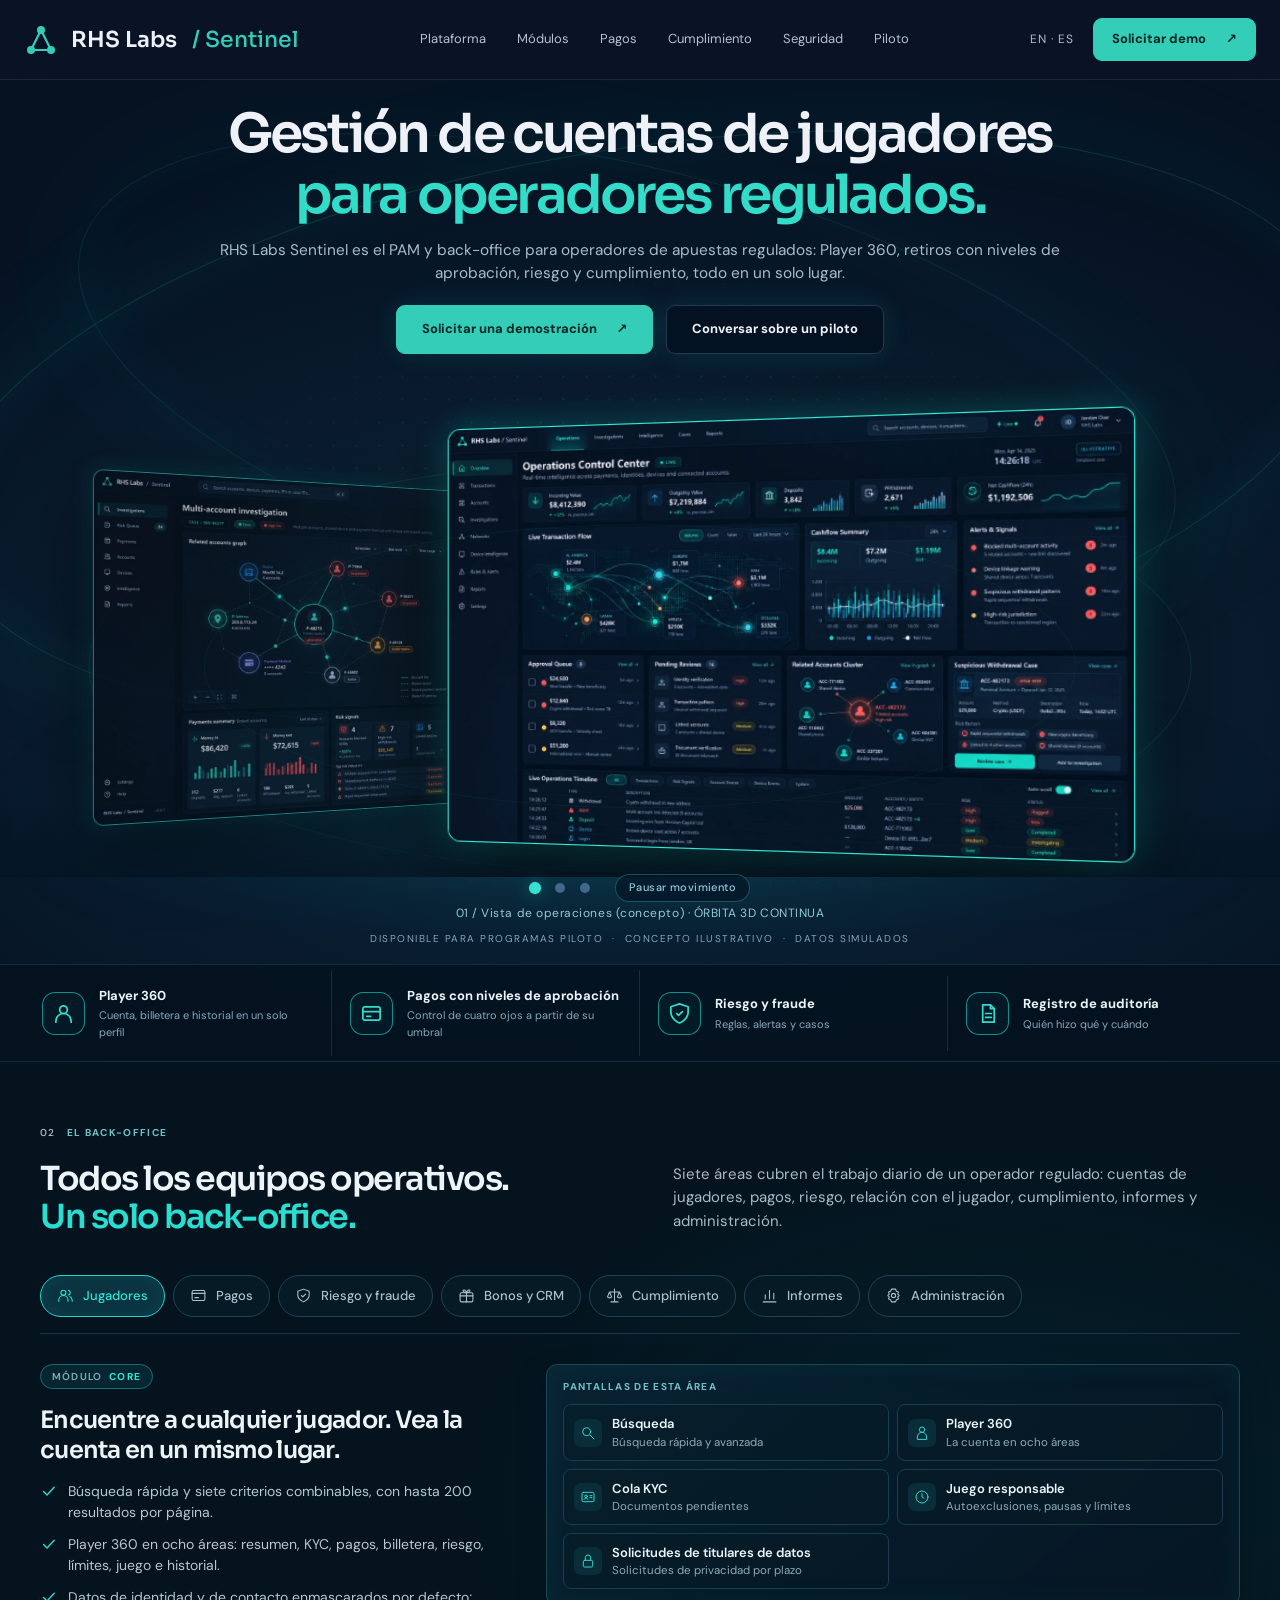
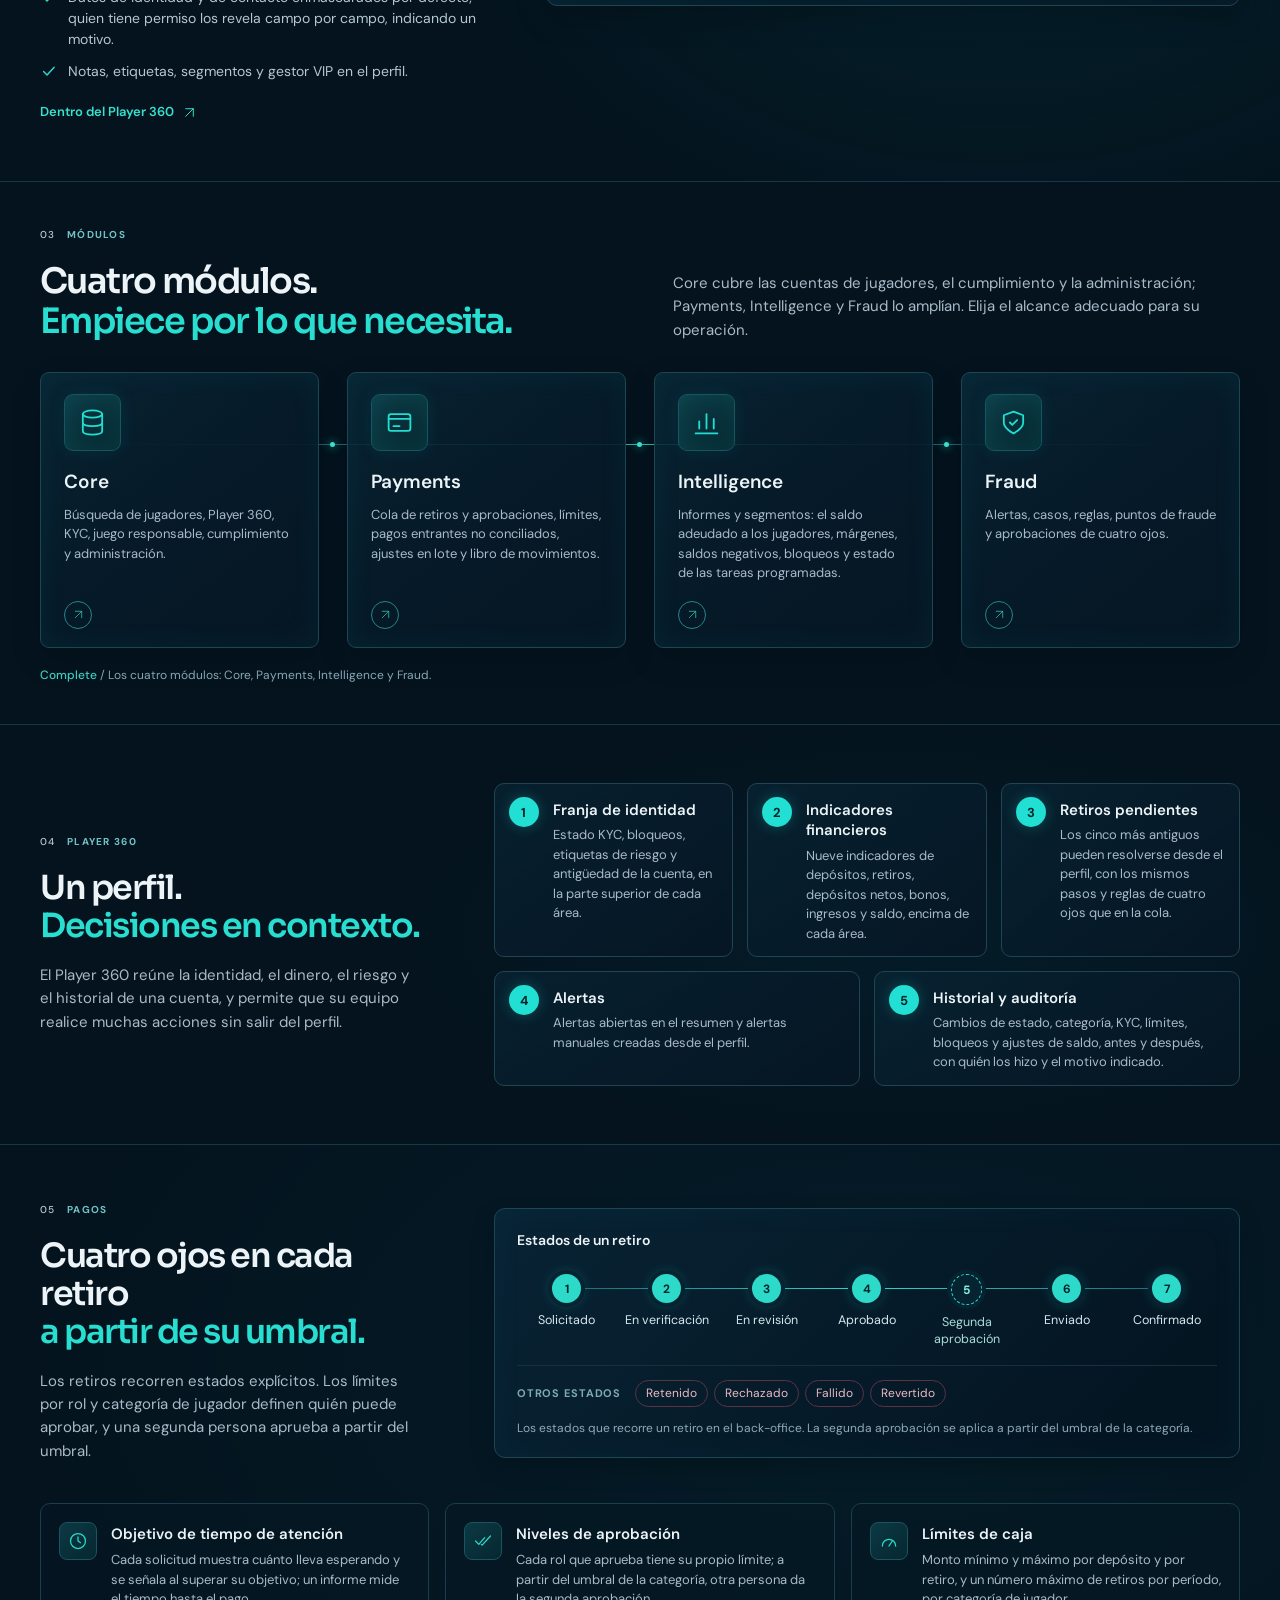
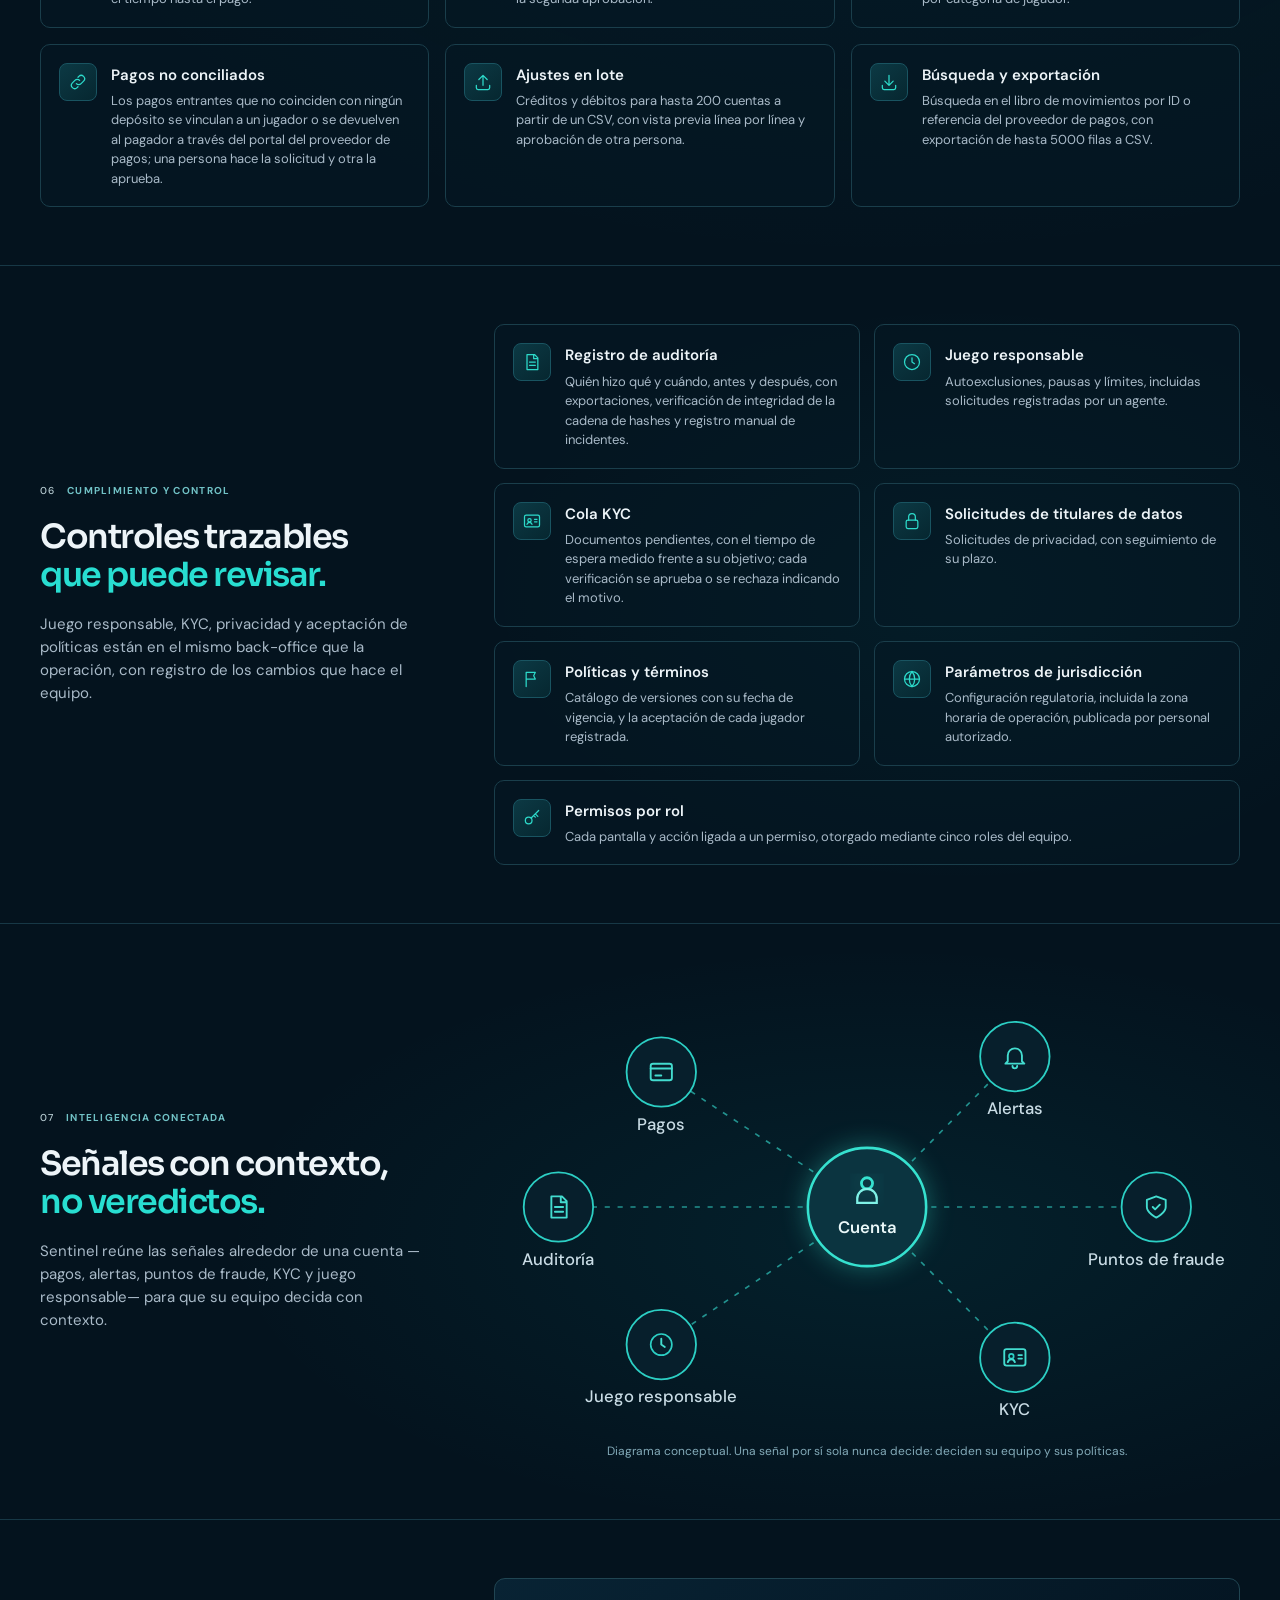
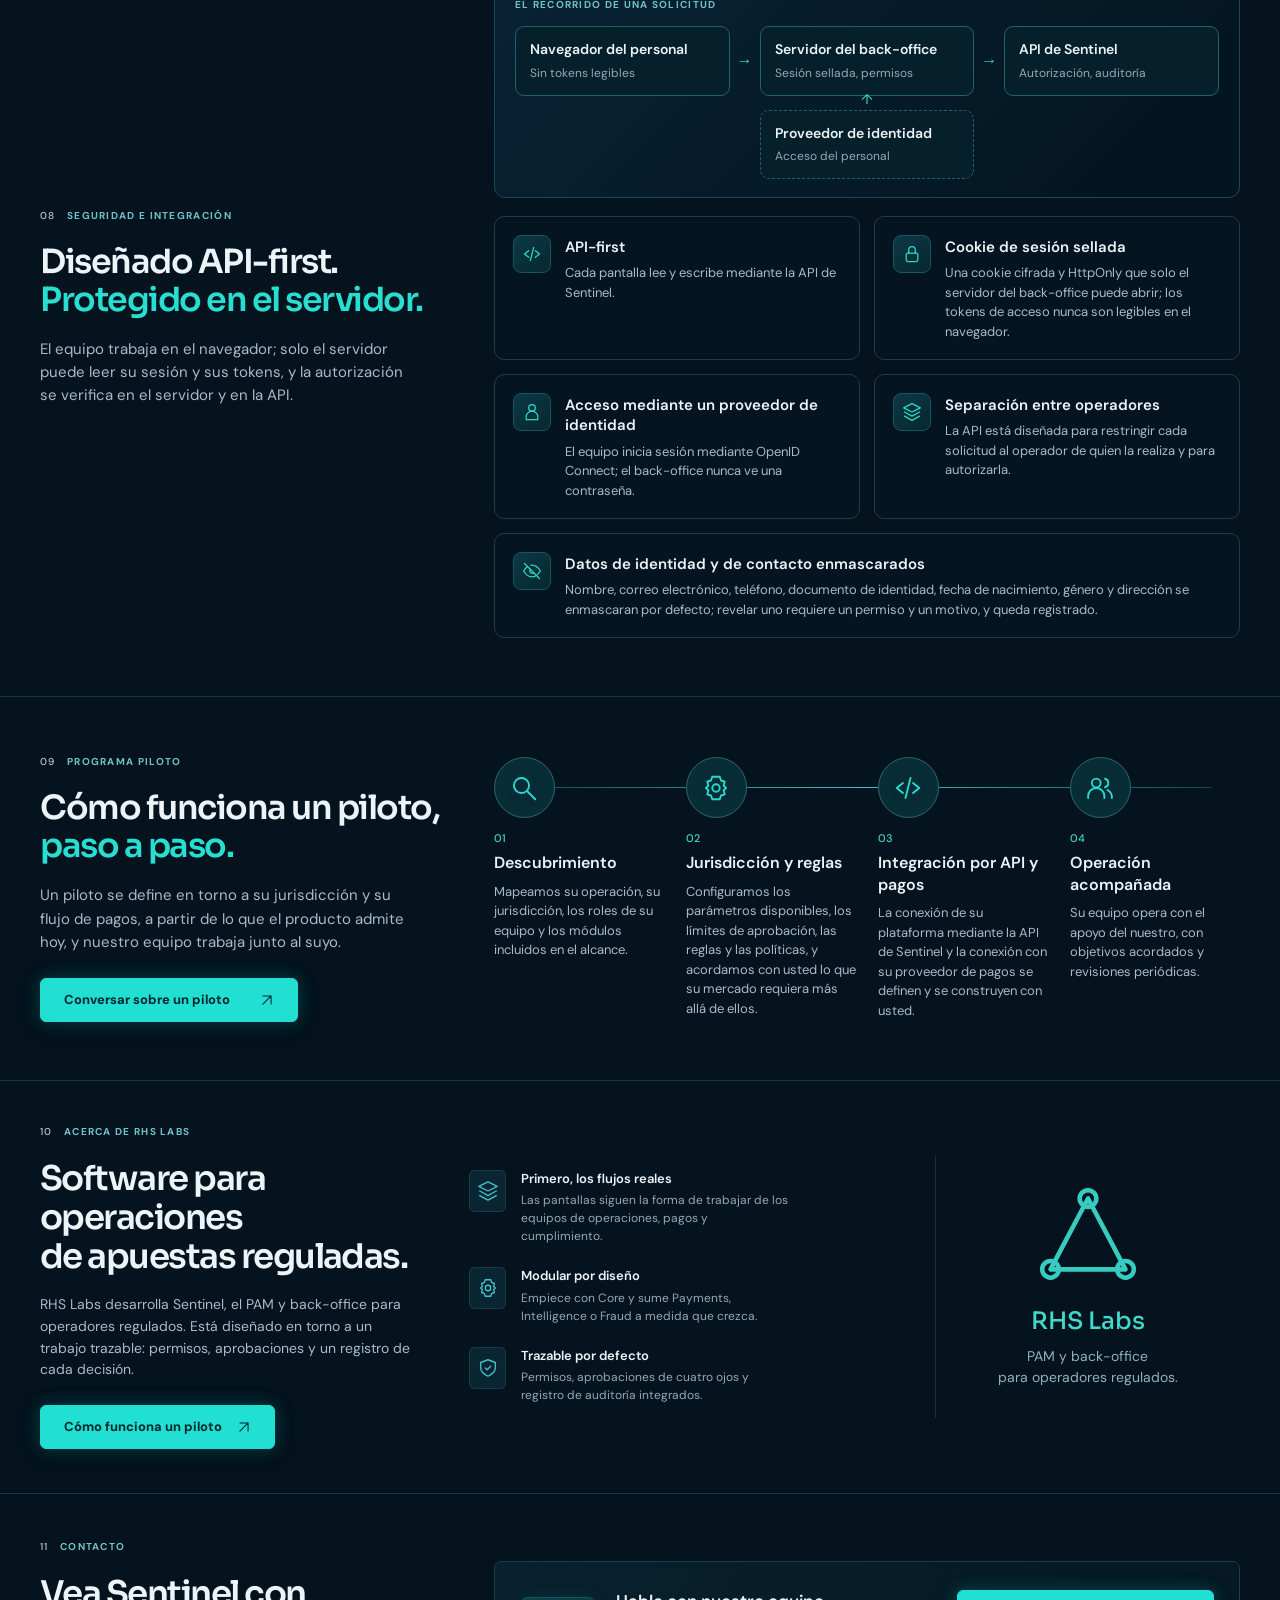
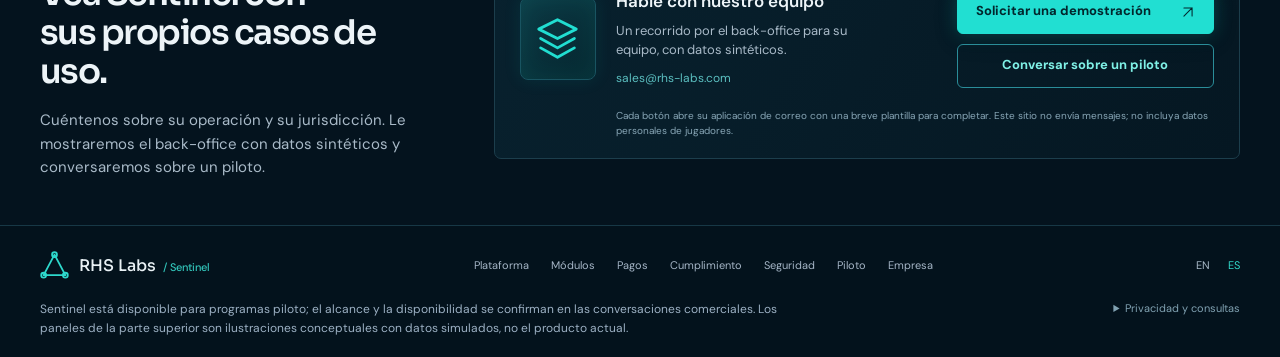
==== commit 454453d7: "feat(site): publishable without screenshots — a placeholder is never shown (RHS-055) The owner needs" ====
--- a/es/index.html
+++ b/es/index.html
@@ -46,15 +46,15 @@
   </div></div>
 </section>
 <div class="rhs-content">
-<section id="platform" class="rhs-sector rhs-tour-sector" data-sector="2"><div class="wrap"><div class="rhs-section-heading"><div class="rhs-sector-copy"><span class="rhs-kicker"><b>02</b> EL BACK-OFFICE</span><h2>Todos los equipos operativos.<br><em>Un solo back-office.</em></h2><p>Siete áreas cubren el trabajo diario de un operador regulado: cuentas de jugadores, pagos, riesgo, relación con el jugador, cumplimiento, informes y administración.</p></div></div><div class="rhs-tour" data-tour><div class="rhs-tour-tabs" role="tablist" aria-label="Áreas del back-office"><button type="button" role="tab" class="rhs-tour-tab" id="tour-tab-players" aria-controls="tour-players" aria-selected="true" tabindex="0"><svg class="rhs-icon " viewBox="0 0 24 24" aria-hidden="true" fill="none" stroke="currentColor" stroke-width="1.5" stroke-linecap="round" stroke-linejoin="round"><circle cx="9" cy="8" r="3.5"/><path d="M2.5 20v-1.5a6.5 6.5 0 0 1 13 0V20"/><path d="M16 4.6a3.5 3.5 0 0 1 0 6.8M18 13.6a6.5 6.5 0 0 1 3.5 5.9V20"/></svg><span>Jugadores</span></button><button type="button" role="tab" class="rhs-tour-tab" id="tour-tab-payments" aria-controls="tour-payments" aria-selected="false" tabindex="-1"><svg class="rhs-icon " viewBox="0 0 24 24" aria-hidden="true" fill="none" stroke="currentColor" stroke-width="1.5" stroke-linecap="round" stroke-linejoin="round"><rect x="3" y="5" width="18" height="14" rx="2"/><path d="M3 9h18M7 15h5"/></svg><span>Pagos</span></button><button type="button" role="tab" class="rhs-tour-tab" id="tour-tab-risk" aria-controls="tour-risk" aria-selected="false" tabindex="-1"><svg class="rhs-icon " viewBox="0 0 24 24" aria-hidden="true" fill="none" stroke="currentColor" stroke-width="1.5" stroke-linecap="round" stroke-linejoin="round"><path d="m12 3 8 3v6c0 5-8 9-8 9S4 17 4 12V6Z"/><path d="m9 12 2 2 4-4"/></svg><span>Riesgo y fraude</span></button><button type="button" role="tab" class="rhs-tour-tab" id="tour-tab-engagement" aria-controls="tour-engagement" aria-selected="false" tabindex="-1"><svg class="rhs-icon " viewBox="0 0 24 24" aria-hidden="true" fill="none" stroke="currentColor" stroke-width="1.5" stroke-linecap="round" stroke-linejoin="round"><rect x="3" y="8" width="18" height="13" rx="2"/><path d="M12 8v13M3 12.5h18M12 8S10.5 3.5 8 4.4 8.6 8 12 8Zm0 0s1.5-4.5 4-3.6S15.4 8 12 8Z"/></svg><span>Bonos y CRM</span></button><button type="button" role="tab" class="rhs-tour-tab" id="tour-tab-compliance" aria-controls="tour-compliance" aria-selected="false" tabindex="-1"><svg class="rhs-icon " viewBox="0 0 24 24" aria-hidden="true" fill="none" stroke="currentColor" stroke-width="1.5" stroke-linecap="round" stroke-linejoin="round"><path d="M12 3v18M7 21h10M5 7h14M5 7l-3 7a4 4 0 0 0 6 0Zm14 0-3 7a4 4 0 0 0 6 0Z"/></svg><span>Cumplimiento</span></button><button type="button" role="tab" class="rhs-tour-tab" id="tour-tab-reports" aria-controls="tour-reports" aria-selected="false" tabindex="-1"><svg class="rhs-icon " viewBox="0 0 24 24" aria-hidden="true" fill="none" stroke="currentColor" stroke-width="1.5" stroke-linecap="round" stroke-linejoin="round"><path d="M3 21h18M6 17v-6m6 6V5m6 12v-8"/></svg><span>Informes</span></button><button type="button" role="tab" class="rhs-tour-tab" id="tour-tab-admin" aria-controls="tour-admin" aria-selected="false" tabindex="-1"><svg class="rhs-icon " viewBox="0 0 24 24" aria-hidden="true" fill="none" stroke="currentColor" stroke-width="1.5" stroke-linecap="round" stroke-linejoin="round"><path d="m9 3-1 3-3 1 1 3-2 2 2 2-1 3 3 1 1 3h6l1-3 3-1-1-3 2-2-2-2 1-3-3-1-1-3Z"/><circle cx="12" cy="12" r="3"/></svg><span>Administración</span></button></div><div class="rhs-tour-panel" role="tabpanel" id="tour-players" aria-labelledby="tour-tab-players" tabindex="0"><div class="rhs-tour-copy"><span class="rhs-module rhs-module-core"><b>Módulo</b> Core</span><h3>Encuentre a cualquier jugador. Vea la cuenta en un mismo lugar.</h3><ul class="rhs-ticks"><li><svg class="rhs-icon " viewBox="0 0 24 24" aria-hidden="true" fill="none" stroke="currentColor" stroke-width="1.5" stroke-linecap="round" stroke-linejoin="round"><path d="m5 12 5 5L20 6"/></svg><span>Búsqueda rápida y siete criterios combinables, con hasta 200 resultados por página.</span></li><li><svg class="rhs-icon " viewBox="0 0 24 24" aria-hidden="true" fill="none" stroke="currentColor" stroke-width="1.5" stroke-linecap="round" stroke-linejoin="round"><path d="m5 12 5 5L20 6"/></svg><span>Player 360 en ocho áreas: resumen, KYC, pagos, billetera, riesgo, límites, juego e historial.</span></li><li><svg class="rhs-icon " viewBox="0 0 24 24" aria-hidden="true" fill="none" stroke="currentColor" stroke-width="1.5" stroke-linecap="round" stroke-linejoin="round"><path d="m5 12 5 5L20 6"/></svg><span>Datos de identidad y de contacto enmascarados por defecto; quien tiene permiso los revela campo por campo, indicando un motivo.</span></li><li><svg class="rhs-icon " viewBox="0 0 24 24" aria-hidden="true" fill="none" stroke="currentColor" stroke-width="1.5" stroke-linecap="round" stroke-linejoin="round"><path d="m5 12 5 5L20 6"/></svg><span>Notas, etiquetas, segmentos y gestor VIP en el perfil.</span></li></ul><a class="rhs-more" href="#player-360">Dentro del Player 360 <svg class="rhs-icon " viewBox="0 0 24 24" aria-hidden="true" fill="none" stroke="currentColor" stroke-width="1.5" stroke-linecap="round" stroke-linejoin="round"><path d="M5 19 19 5M5 5h14v14"/></svg></a></div><div class="rhs-tour-visual"><figure class="rhs-frame rhs-frame-phone"><div class="rhs-frame-bar" aria-hidden="true"><i></i><i></i><i></i><span>RHS Labs <em>/ Sentinel</em></span></div><div class="rhs-frame-shot"><picture><source media="(max-width: 560px)" srcset="/assets/product/player-360-summary-mobile.webp" width="780" height="1688"><img src="/assets/product/player-360-payments.webp" width="3200" height="2000" alt="Back-office Sentinel: el área de pagos del Player 360 de un jugador sintético." loading="lazy" decoding="async"></picture></div></figure><div class="rhs-screens"><p class="rhs-screens-title" id="tour-screens-players">Pantallas de esta área</p><ul aria-labelledby="tour-screens-players"><li><svg class="rhs-icon " viewBox="0 0 24 24" aria-hidden="true" fill="none" stroke="currentColor" stroke-width="1.5" stroke-linecap="round" stroke-linejoin="round"><circle cx="10" cy="10" r="6"/><path d="m15 15 6 6"/></svg><b>Búsqueda</b><small>Búsqueda rápida y avanzada</small></li><li><svg class="rhs-icon " viewBox="0 0 24 24" aria-hidden="true" fill="none" stroke="currentColor" stroke-width="1.5" stroke-linecap="round" stroke-linejoin="round"><circle cx="12" cy="7" r="4"/><path d="M5 21v-3a7 7 0 0 1 14 0v3Z"/></svg><b>Player 360</b><small>La cuenta en ocho áreas</small></li><li><svg class="rhs-icon " viewBox="0 0 24 24" aria-hidden="true" fill="none" stroke="currentColor" stroke-width="1.5" stroke-linecap="round" stroke-linejoin="round"><rect x="3" y="5" width="18" height="14" rx="2"/><circle cx="9" cy="11" r="2"/><path d="M6 16c.6-1.6 1.7-2.4 3-2.4s2.4.8 3 2.4M15 10h3M15 13h3"/></svg><b>Cola KYC</b><small>Documentos pendientes</small></li><li><svg class="rhs-icon " viewBox="0 0 24 24" aria-hidden="true" fill="none" stroke="currentColor" stroke-width="1.5" stroke-linecap="round" stroke-linejoin="round"><circle cx="12" cy="12" r="9"/><path d="M12 7v5l3 2"/></svg><b>Juego responsable</b><small>Autoexclusiones, pausas y límites</small></li><li><svg class="rhs-icon " viewBox="0 0 24 24" aria-hidden="true" fill="none" stroke="currentColor" stroke-width="1.5" stroke-linecap="round" stroke-linejoin="round"><rect x="5" y="11" width="14" height="10" rx="2"/><path d="M8 11V7a4 4 0 0 1 8 0v4"/></svg><b>Solicitudes de titulares de datos</b><small>Solicitudes de privacidad por plazo</small></li></ul></div></div></div><div class="rhs-tour-panel" role="tabpanel" id="tour-payments" aria-labelledby="tour-tab-payments" tabindex="0" hidden><div class="rhs-tour-copy"><span class="rhs-module rhs-module-payments"><b>Módulo</b> Payments</span><h3>Retiros bajo control, de la solicitud al pago.</h3><ul class="rhs-ticks"><li><svg class="rhs-icon " viewBox="0 0 24 24" aria-hidden="true" fill="none" stroke="currentColor" stroke-width="1.5" stroke-linecap="round" stroke-linejoin="round"><path d="m5 12 5 5L20 6"/></svg><span>Una cola de retiros que señala cada solicitud que supera su objetivo de tiempo de atención.</span></li><li><svg class="rhs-icon " viewBox="0 0 24 24" aria-hidden="true" fill="none" stroke="currentColor" stroke-width="1.5" stroke-linecap="round" stroke-linejoin="round"><path d="m5 12 5 5L20 6"/></svg><span>Límites de aprobación por rol y categoría de jugador, con un segundo aprobador a partir del umbral.</span></li><li><svg class="rhs-icon " viewBox="0 0 24 24" aria-hidden="true" fill="none" stroke="currentColor" stroke-width="1.5" stroke-linecap="round" stroke-linejoin="round"><path d="m5 12 5 5L20 6"/></svg><span>Pagos entrantes no conciliados, vinculados a un jugador o devueltos al pagador, cada uno aprobado por una segunda persona.</span></li><li><svg class="rhs-icon " viewBox="0 0 24 24" aria-hidden="true" fill="none" stroke="currentColor" stroke-width="1.5" stroke-linecap="round" stroke-linejoin="round"><path d="m5 12 5 5L20 6"/></svg><span>Búsqueda en el libro de movimientos de todos los jugadores, con totales y exportación a CSV.</span></li></ul><a class="rhs-more" href="#payments">Pagos en detalle <svg class="rhs-icon " viewBox="0 0 24 24" aria-hidden="true" fill="none" stroke="currentColor" stroke-width="1.5" stroke-linecap="round" stroke-linejoin="round"><path d="M5 19 19 5M5 5h14v14"/></svg></a></div><div class="rhs-tour-visual"><figure class="rhs-frame rhs-frame-phone"><div class="rhs-frame-bar" aria-hidden="true"><i></i><i></i><i></i><span>RHS Labs <em>/ Sentinel</em></span></div><div class="rhs-frame-shot"><picture><source media="(max-width: 560px)" srcset="/assets/product/withdrawals-queue-mobile.webp" width="780" height="1688"><img src="/assets/product/withdrawals-queue.webp" width="3200" height="2000" alt="Back-office Sentinel: cola de retiros con solicitudes sintéticas." loading="lazy" decoding="async"></picture></div></figure><div class="rhs-screens"><p class="rhs-screens-title" id="tour-screens-payments">Pantallas de esta área</p><ul aria-labelledby="tour-screens-payments"><li><svg class="rhs-icon " viewBox="0 0 24 24" aria-hidden="true" fill="none" stroke="currentColor" stroke-width="1.5" stroke-linecap="round" stroke-linejoin="round"><rect x="3" y="5" width="18" height="14" rx="2"/><path d="M3 9h18M7 15h5"/></svg><b>Retiros</b><small>Cola y pasos de decisión</small></li><li><svg class="rhs-icon " viewBox="0 0 24 24" aria-hidden="true" fill="none" stroke="currentColor" stroke-width="1.5" stroke-linecap="round" stroke-linejoin="round"><path d="M8 6h13M8 12h13M8 18h13M3 6h.01M3 12h.01M3 18h.01"/></svg><b>Transacciones</b><small>Libro de movimientos y CSV</small></li><li><svg class="rhs-icon " viewBox="0 0 24 24" aria-hidden="true" fill="none" stroke="currentColor" stroke-width="1.5" stroke-linecap="round" stroke-linejoin="round"><path d="M10 14a4 4 0 0 0 5.7 0l3-3a4 4 0 0 0-5.7-5.7l-1 1M14 10a4 4 0 0 0-5.7 0l-3 3a4 4 0 0 0 5.7 5.7l1-1"/></svg><b>Conciliación</b><small>Pagos entrantes no conciliados</small></li><li><svg class="rhs-icon " viewBox="0 0 24 24" aria-hidden="true" fill="none" stroke="currentColor" stroke-width="1.5" stroke-linecap="round" stroke-linejoin="round"><path d="M12 16V4M7 9l5-5 5 5M4 16v3a2 2 0 0 0 2 2h12a2 2 0 0 0 2-2v-3"/></svg><b>Ajustes en lote</b><small>Lotes CSV con aprobación</small></li><li><svg class="rhs-icon " viewBox="0 0 24 24" aria-hidden="true" fill="none" stroke="currentColor" stroke-width="1.5" stroke-linecap="round" stroke-linejoin="round"><path d="M4 18a8 8 0 1 1 16 0M12 18l4-6"/></svg><b>Límites de caja</b><small>Límites de pago del operador</small></li><li><svg class="rhs-icon " viewBox="0 0 24 24" aria-hidden="true" fill="none" stroke="currentColor" stroke-width="1.5" stroke-linecap="round" stroke-linejoin="round"><path d="m3 12 4 4 7-8M10 16l1 1 10-11"/></svg><b>Límites de aprobación</b><small>Quién aprueba cuánto</small></li></ul></div></div></div><div class="rhs-tour-panel" role="tabpanel" id="tour-risk" aria-labelledby="tour-tab-risk" tabindex="0" hidden><div class="rhs-tour-copy"><span class="rhs-module rhs-module-fraud"><b>Módulo</b> Fraud</span><h3>De la alerta al caso resuelto.</h3><ul class="rhs-ticks"><li><svg class="rhs-icon " viewBox="0 0 24 24" aria-hidden="true" fill="none" stroke="currentColor" stroke-width="1.5" stroke-linecap="round" stroke-linejoin="round"><path d="m5 12 5 5L20 6"/></svg><span>Cola de alertas con filtros, asignación a uno mismo o a un colega, y cierre masivo por causa raíz.</span></li><li><svg class="rhs-icon " viewBox="0 0 24 24" aria-hidden="true" fill="none" stroke="currentColor" stroke-width="1.5" stroke-linecap="round" stroke-linejoin="round"><path d="m5 12 5 5L20 6"/></svg><span>Casos con triaje, reasignación, retiros vinculados y cierre por causa raíz.</span></li><li><svg class="rhs-icon " viewBox="0 0 24 24" aria-hidden="true" fill="none" stroke="currentColor" stroke-width="1.5" stroke-linecap="round" stroke-linejoin="round"><path d="m5 12 5 5L20 6"/></svg><span>Reglas con número de disparos y tasa de falsos positivos; el editor exige una simulación antes de proponer un cambio, y se necesita un segundo aprobador para poner en vigor una regla de bloqueo.</span></li><li><svg class="rhs-icon " viewBox="0 0 24 24" aria-hidden="true" fill="none" stroke="currentColor" stroke-width="1.5" stroke-linecap="round" stroke-linejoin="round"><path d="m5 12 5 5L20 6"/></svg><span>Puntos de fraude por jugador, ajustes manuales con motivo y solicitudes de exención de reglas que decide una segunda persona.</span></li></ul></div><div class="rhs-tour-visual"><figure class="rhs-frame rhs-frame-phone"><div class="rhs-frame-bar" aria-hidden="true"><i></i><i></i><i></i><span>RHS Labs <em>/ Sentinel</em></span></div><div class="rhs-frame-shot"><picture><source media="(max-width: 560px)" srcset="/assets/product/alerts-mobile.webp" width="780" height="1688"><img src="/assets/product/alerts.webp" width="3200" height="2000" alt="Back-office Sentinel: cola de alertas con alertas sintéticas." loading="lazy" decoding="async"></picture></div></figure><div class="rhs-screens"><p class="rhs-screens-title" id="tour-screens-risk">Pantallas de esta área</p><ul aria-labelledby="tour-screens-risk"><li><svg class="rhs-icon " viewBox="0 0 24 24" aria-hidden="true" fill="none" stroke="currentColor" stroke-width="1.5" stroke-linecap="round" stroke-linejoin="round"><path d="M6 16v-5a6 6 0 0 1 12 0v5l2 2H4Z"/><path d="M10 20a2 2 0 0 0 4 0"/></svg><b>Alertas</b><small>Cola, asignación y resolución</small></li><li><svg class="rhs-icon " viewBox="0 0 24 24" aria-hidden="true" fill="none" stroke="currentColor" stroke-width="1.5" stroke-linecap="round" stroke-linejoin="round"><rect x="3" y="7" width="18" height="13" rx="2"/><path d="M8 7V5a2 2 0 0 1 2-2h4a2 2 0 0 1 2 2v2M3 13h18"/></svg><b>Casos</b><small>Espacio de investigación</small></li><li><svg class="rhs-icon " viewBox="0 0 24 24" aria-hidden="true" fill="none" stroke="currentColor" stroke-width="1.5" stroke-linecap="round" stroke-linejoin="round"><path d="M4 6h10M4 12h16M4 18h7"/><circle cx="17" cy="6" r="2"/><circle cx="14" cy="18" r="2"/></svg><b>Reglas</b><small>Métricas, editor y disparos</small></li><li><svg class="rhs-icon " viewBox="0 0 24 24" aria-hidden="true" fill="none" stroke="currentColor" stroke-width="1.5" stroke-linecap="round" stroke-linejoin="round"><path d="m3 12 4 4 7-8M10 16l1 1 10-11"/></svg><b>Aprobaciones</b><small>Decisiones de cuatro ojos</small></li></ul></div></div></div><div class="rhs-tour-panel" role="tabpanel" id="tour-engagement" aria-labelledby="tour-tab-engagement" tabindex="0" hidden><div class="rhs-tour-copy"><span class="rhs-module rhs-module-core"><b>Módulo</b> Core</span><h3>Campañas de bonos dirigidas a segmentos guardados.</h3><ul class="rhs-ticks"><li><svg class="rhs-icon " viewBox="0 0 24 24" aria-hidden="true" fill="none" stroke="currentColor" stroke-width="1.5" stroke-linecap="round" stroke-linejoin="round"><path d="m5 12 5 5L20 6"/></svg><span>Segmentos creados con reglas y grupos, versionados, con un recuento de cuentas que puede hacer antes de guardar.</span></li><li><svg class="rhs-icon " viewBox="0 0 24 24" aria-hidden="true" fill="none" stroke="currentColor" stroke-width="1.5" stroke-linecap="round" stroke-linejoin="round"><path d="m5 12 5 5L20 6"/></svg><span>Bloqueos o desbloqueos masivos para un segmento guardado o una lista de jugadores, con vista previa; por encima de un umbral de cuentas, los aprueba una segunda persona.</span></li><li><svg class="rhs-icon " viewBox="0 0 24 24" aria-hidden="true" fill="none" stroke="currentColor" stroke-width="1.5" stroke-linecap="round" stroke-linejoin="round"><path d="m5 12 5 5L20 6"/></svg><span>Cartera VIP: un gestor para cada jugador VIP, con restricciones de contacto.</span></li><li><svg class="rhs-icon " viewBox="0 0 24 24" aria-hidden="true" fill="none" stroke="currentColor" stroke-width="1.5" stroke-linecap="round" stroke-linejoin="round"><path d="m5 12 5 5L20 6"/></svg><span>Tickets de atención y plantillas de CRM aprobadas por alguien distinto de su autor.</span></li></ul></div><div class="rhs-tour-visual"><figure class="rhs-frame "><div class="rhs-frame-bar" aria-hidden="true"><i></i><i></i><i></i><span>RHS Labs <em>/ Sentinel</em></span></div><div class="rhs-frame-shot"><picture><img src="/assets/product/segments.webp" width="3200" height="2000" alt="Back-office Sentinel: lista de segmentos sintéticos." loading="lazy" decoding="async"></picture></div></figure><div class="rhs-screens"><p class="rhs-screens-title" id="tour-screens-engagement">Pantallas de esta área</p><ul aria-labelledby="tour-screens-engagement"><li><svg class="rhs-icon " viewBox="0 0 24 24" aria-hidden="true" fill="none" stroke="currentColor" stroke-width="1.5" stroke-linecap="round" stroke-linejoin="round"><circle cx="12" cy="12" r="9"/><circle cx="12" cy="12" r="5"/><circle cx="12" cy="12" r="1"/></svg><b>Segmentos</b><small>Reglas, grupos y conteos</small></li><li><svg class="rhs-icon " viewBox="0 0 24 24" aria-hidden="true" fill="none" stroke="currentColor" stroke-width="1.5" stroke-linecap="round" stroke-linejoin="round"><rect x="3" y="8" width="18" height="13" rx="2"/><path d="M12 8v13M3 12.5h18M12 8S10.5 3.5 8 4.4 8.6 8 12 8Zm0 0s1.5-4.5 4-3.6S15.4 8 12 8Z"/></svg><b>Bonos</b><small>Campañas y audiencias</small></li><li><svg class="rhs-icon " viewBox="0 0 24 24" aria-hidden="true" fill="none" stroke="currentColor" stroke-width="1.5" stroke-linecap="round" stroke-linejoin="round"><path d="m2 7 10-5 10 5-10 5ZM3 12l9 5 9-5M3 17l9 5 9-5"/></svg><b>Acciones masivas</b><small>Vista previa y ejecución</small></li><li><svg class="rhs-icon " viewBox="0 0 24 24" aria-hidden="true" fill="none" stroke="currentColor" stroke-width="1.5" stroke-linecap="round" stroke-linejoin="round"><path d="m12 3 2.7 5.6 6.1.9-4.4 4.3 1 6.1L12 17l-5.4 2.9 1-6.1L3.2 9.5l6.1-.9Z"/></svg><b>Cartera VIP</b><small>Gestores de cuenta</small></li><li><svg class="rhs-icon " viewBox="0 0 24 24" aria-hidden="true" fill="none" stroke="currentColor" stroke-width="1.5" stroke-linecap="round" stroke-linejoin="round"><path d="M4 5h16v11H9l-5 4Z"/></svg><b>Tickets de atención</b><small>Seguimiento de atención al cliente</small></li><li><svg class="rhs-icon " viewBox="0 0 24 24" aria-hidden="true" fill="none" stroke="currentColor" stroke-width="1.5" stroke-linecap="round" stroke-linejoin="round"><rect x="3" y="5" width="18" height="14" rx="2"/><path d="m3 7 9 6 9-6"/></svg><b>Plantillas de CRM</b><small>Borradores y aprobación de cuatro ojos</small></li></ul></div></div></div><div class="rhs-tour-panel" role="tabpanel" id="tour-compliance" aria-labelledby="tour-tab-compliance" tabindex="0" hidden><div class="rhs-tour-copy"><span class="rhs-module rhs-module-core"><b>Módulo</b> Core</span><h3>Controles de cumplimiento integrados en el trabajo diario.</h3><ul class="rhs-ticks"><li><svg class="rhs-icon " viewBox="0 0 24 24" aria-hidden="true" fill="none" stroke="currentColor" stroke-width="1.5" stroke-linecap="round" stroke-linejoin="round"><path d="m5 12 5 5L20 6"/></svg><span>Informe de auditoría de las acciones del equipo, filtrable por jugador, exportable a CSV, XML o Excel, con verificación de integridad en un clic.</span></li><li><svg class="rhs-icon " viewBox="0 0 24 24" aria-hidden="true" fill="none" stroke="currentColor" stroke-width="1.5" stroke-linecap="round" stroke-linejoin="round"><path d="m5 12 5 5L20 6"/></svg><span>Juego responsable: autoexclusiones, pausas y límites, incluidas solicitudes recibidas por teléfono o chat.</span></li><li><svg class="rhs-icon " viewBox="0 0 24 24" aria-hidden="true" fill="none" stroke="currentColor" stroke-width="1.5" stroke-linecap="round" stroke-linejoin="round"><path d="m5 12 5 5L20 6"/></svg><span>Solicitudes de titulares de datos, con seguimiento de su plazo.</span></li><li><svg class="rhs-icon " viewBox="0 0 24 24" aria-hidden="true" fill="none" stroke="currentColor" stroke-width="1.5" stroke-linecap="round" stroke-linejoin="round"><path d="m5 12 5 5L20 6"/></svg><span>Catálogo de versiones de políticas y términos con su fecha de vigencia, y la aceptación de cada jugador registrada.</span></li></ul><a class="rhs-more" href="#compliance">Cumplimiento y control <svg class="rhs-icon " viewBox="0 0 24 24" aria-hidden="true" fill="none" stroke="currentColor" stroke-width="1.5" stroke-linecap="round" stroke-linejoin="round"><path d="M5 19 19 5M5 5h14v14"/></svg></a></div><div class="rhs-tour-visual"><figure class="rhs-frame "><div class="rhs-frame-bar" aria-hidden="true"><i></i><i></i><i></i><span>RHS Labs <em>/ Sentinel</em></span></div><div class="rhs-frame-shot"><picture><img src="/assets/product/audit.webp" width="3200" height="2000" alt="Back-office Sentinel: informe de auditoría con registros sintéticos." loading="lazy" decoding="async"></picture></div></figure><div class="rhs-screens"><p class="rhs-screens-title" id="tour-screens-compliance">Pantallas de esta área</p><ul aria-labelledby="tour-screens-compliance"><li><svg class="rhs-icon " viewBox="0 0 24 24" aria-hidden="true" fill="none" stroke="currentColor" stroke-width="1.5" stroke-linecap="round" stroke-linejoin="round"><path d="M6 3h9l4 4v14H6ZM14 3v5h5M9 12h7M9 16h7"/></svg><b>Informe de auditoría</b><small>Quién hizo qué y cuándo</small></li><li><svg class="rhs-icon " viewBox="0 0 24 24" aria-hidden="true" fill="none" stroke="currentColor" stroke-width="1.5" stroke-linecap="round" stroke-linejoin="round"><circle cx="12" cy="12" r="9"/><path d="M12 7v5l3 2"/></svg><b>Juego responsable</b><small>Solicitudes y exclusiones</small></li><li><svg class="rhs-icon " viewBox="0 0 24 24" aria-hidden="true" fill="none" stroke="currentColor" stroke-width="1.5" stroke-linecap="round" stroke-linejoin="round"><rect x="3" y="5" width="18" height="14" rx="2"/><circle cx="9" cy="11" r="2"/><path d="M6 16c.6-1.6 1.7-2.4 3-2.4s2.4.8 3 2.4M15 10h3M15 13h3"/></svg><b>Cola KYC</b><small>Documentos pendientes</small></li><li><svg class="rhs-icon " viewBox="0 0 24 24" aria-hidden="true" fill="none" stroke="currentColor" stroke-width="1.5" stroke-linecap="round" stroke-linejoin="round"><rect x="5" y="11" width="14" height="10" rx="2"/><path d="M8 11V7a4 4 0 0 1 8 0v4"/></svg><b>Solicitudes de titulares de datos</b><small>Plazos de privacidad</small></li><li><svg class="rhs-icon " viewBox="0 0 24 24" aria-hidden="true" fill="none" stroke="currentColor" stroke-width="1.5" stroke-linecap="round" stroke-linejoin="round"><path d="M5 21V4M5 4h11l-2 4 2 4H5"/></svg><b>Políticas y términos</b><small>Versiones y fechas de vigencia</small></li><li><svg class="rhs-icon " viewBox="0 0 24 24" aria-hidden="true" fill="none" stroke="currentColor" stroke-width="1.5" stroke-linecap="round" stroke-linejoin="round"><circle cx="12" cy="12" r="9"/><path d="M3 12h18M12 3a14 14 0 0 1 0 18M12 3a14 14 0 0 0 0 18"/></svg><b>Jurisdicción</b><small>Parámetros y zona horaria</small></li></ul></div></div></div><div class="rhs-tour-panel" role="tabpanel" id="tour-reports" aria-labelledby="tour-tab-reports" tabindex="0" hidden><div class="rhs-tour-copy"><span class="rhs-module rhs-module-intelligence"><b>Módulo</b> Intelligence</span><h3>Cifras de finanzas, riesgo y operaciones en una sola página.</h3><ul class="rhs-ticks"><li><svg class="rhs-icon " viewBox="0 0 24 24" aria-hidden="true" fill="none" stroke="currentColor" stroke-width="1.5" stroke-linecap="round" stroke-linejoin="round"><path d="m5 12 5 5L20 6"/></svg><span>Resumen financiero del operador, incluido el saldo adeudado a los jugadores al cierre del día anterior.</span></li><li><svg class="rhs-icon " viewBox="0 0 24 24" aria-hidden="true" fill="none" stroke="currentColor" stroke-width="1.5" stroke-linecap="round" stroke-linejoin="round"><path d="m5 12 5 5L20 6"/></svg><span>Margen del casino por categoría de juego, saldos negativos por causa y antigüedad, y bloqueos activos por origen.</span></li><li><svg class="rhs-icon " viewBox="0 0 24 24" aria-hidden="true" fill="none" stroke="currentColor" stroke-width="1.5" stroke-linecap="round" stroke-linejoin="round"><path d="m5 12 5 5L20 6"/></svg><span>Tiempos de pago de los retiros y estado de las tareas programadas.</span></li><li><svg class="rhs-icon " viewBox="0 0 24 24" aria-hidden="true" fill="none" stroke="currentColor" stroke-width="1.5" stroke-linecap="round" stroke-linejoin="round"><path d="m5 12 5 5L20 6"/></svg><span>Productividad del equipo, exportable en CSV.</span></li></ul></div><div class="rhs-tour-visual"><figure class="rhs-frame rhs-frame-phone"><div class="rhs-frame-bar" aria-hidden="true"><i></i><i></i><i></i><span>RHS Labs <em>/ Sentinel</em></span></div><div class="rhs-frame-shot"><picture><source media="(max-width: 560px)" srcset="/assets/product/reports-mobile.webp" width="780" height="1688"><img src="/assets/product/reports.webp" width="3200" height="2000" alt="Back-office Sentinel: informes con totales sintéticos del operador." loading="lazy" decoding="async"></picture></div></figure><div class="rhs-screens"><p class="rhs-screens-title" id="tour-screens-reports">Pantallas de esta área</p><ul aria-labelledby="tour-screens-reports"><li><svg class="rhs-icon " viewBox="0 0 24 24" aria-hidden="true" fill="none" stroke="currentColor" stroke-width="1.5" stroke-linecap="round" stroke-linejoin="round"><path d="M3 21h18M6 17v-6m6 6V5m6 12v-8"/></svg><b>Informes</b><small>Finanzas, riesgo y operaciones</small></li></ul></div></div></div><div class="rhs-tour-panel" role="tabpanel" id="tour-admin" aria-labelledby="tour-tab-admin" tabindex="0" hidden><div class="rhs-tour-copy"><span class="rhs-module rhs-module-core"><b>Módulo</b> Core</span><h3>Acceso por rol. Cambios registrados.</h3><ul class="rhs-ticks"><li><svg class="rhs-icon " viewBox="0 0 24 24" aria-hidden="true" fill="none" stroke="currentColor" stroke-width="1.5" stroke-linecap="round" stroke-linejoin="round"><path d="m5 12 5 5L20 6"/></svg><span>Cinco roles del equipo formados por permisos granulares, reflejados en menús y pantallas, y aplicados por la API.</span></li><li><svg class="rhs-icon " viewBox="0 0 24 24" aria-hidden="true" fill="none" stroke="currentColor" stroke-width="1.5" stroke-linecap="round" stroke-linejoin="round"><path d="m5 12 5 5L20 6"/></svg><span>Límites de aprobación por rol y categoría, y límites de caja del operador.</span></li><li><svg class="rhs-icon " viewBox="0 0 24 24" aria-hidden="true" fill="none" stroke="currentColor" stroke-width="1.5" stroke-linecap="round" stroke-linejoin="round"><path d="m5 12 5 5L20 6"/></svg><span>Catálogo de etiquetas, objetivos de tiempo de atención y parámetros de jurisdicción.</span></li><li><svg class="rhs-icon " viewBox="0 0 24 24" aria-hidden="true" fill="none" stroke="currentColor" stroke-width="1.5" stroke-linecap="round" stroke-linejoin="round"><path d="m5 12 5 5L20 6"/></svg><span>Cambios administrativos registrados en la auditoría.</span></li></ul><a class="rhs-more" href="#security">Seguridad e integración <svg class="rhs-icon " viewBox="0 0 24 24" aria-hidden="true" fill="none" stroke="currentColor" stroke-width="1.5" stroke-linecap="round" stroke-linejoin="round"><path d="M5 19 19 5M5 5h14v14"/></svg></a></div><div class="rhs-tour-visual"><figure class="rhs-frame "><div class="rhs-frame-bar" aria-hidden="true"><i></i><i></i><i></i><span>RHS Labs <em>/ Sentinel</em></span></div><div class="rhs-frame-shot"><picture><img src="/assets/product/approval-limits.webp" width="3200" height="2000" alt="Back-office Sentinel: límites de aprobación por rol y categoría de jugador." loading="lazy" decoding="async"></picture></div></figure><div class="rhs-screens"><p class="rhs-screens-title" id="tour-screens-admin">Pantallas de esta área</p><ul aria-labelledby="tour-screens-admin"><li><svg class="rhs-icon " viewBox="0 0 24 24" aria-hidden="true" fill="none" stroke="currentColor" stroke-width="1.5" stroke-linecap="round" stroke-linejoin="round"><circle cx="9" cy="8" r="3.5"/><path d="M2.5 20v-1.5a6.5 6.5 0 0 1 13 0V20"/><path d="M16 4.6a3.5 3.5 0 0 1 0 6.8M18 13.6a6.5 6.5 0 0 1 3.5 5.9V20"/></svg><b>Usuarios y roles</b><small>Acceso del equipo y permisos</small></li><li><svg class="rhs-icon " viewBox="0 0 24 24" aria-hidden="true" fill="none" stroke="currentColor" stroke-width="1.5" stroke-linecap="round" stroke-linejoin="round"><path d="m3 12 4 4 7-8M10 16l1 1 10-11"/></svg><b>Límites de aprobación</b><small>Niveles por categoría</small></li><li><svg class="rhs-icon " viewBox="0 0 24 24" aria-hidden="true" fill="none" stroke="currentColor" stroke-width="1.5" stroke-linecap="round" stroke-linejoin="round"><path d="M3 12V4h8l10 10-8 8Z"/><circle cx="7.5" cy="8.5" r="1.5"/></svg><b>Etiquetas</b><small>Etiquetas de cuenta</small></li><li><svg class="rhs-icon " viewBox="0 0 24 24" aria-hidden="true" fill="none" stroke="currentColor" stroke-width="1.5" stroke-linecap="round" stroke-linejoin="round"><circle cx="12" cy="12" r="9"/><path d="M12 7v5l3 2"/></svg><b>Objetivos de SLA</b><small>Metas de tiempo de atención</small></li></ul></div></div></div></div></div></section>
+<section id="platform" class="rhs-sector rhs-tour-sector" data-sector="2"><div class="wrap"><div class="rhs-section-heading"><div class="rhs-sector-copy"><span class="rhs-kicker"><b>02</b> EL BACK-OFFICE</span><h2>Todos los equipos operativos.<br><em>Un solo back-office.</em></h2><p>Siete áreas cubren el trabajo diario de un operador regulado: cuentas de jugadores, pagos, riesgo, relación con el jugador, cumplimiento, informes y administración.</p></div></div><div class="rhs-tour" data-tour><div class="rhs-tour-tabs" role="tablist" aria-label="Áreas del back-office"><button type="button" role="tab" class="rhs-tour-tab" id="tour-tab-players" aria-controls="tour-players" aria-selected="true" tabindex="0"><svg class="rhs-icon " viewBox="0 0 24 24" aria-hidden="true" fill="none" stroke="currentColor" stroke-width="1.5" stroke-linecap="round" stroke-linejoin="round"><circle cx="9" cy="8" r="3.5"/><path d="M2.5 20v-1.5a6.5 6.5 0 0 1 13 0V20"/><path d="M16 4.6a3.5 3.5 0 0 1 0 6.8M18 13.6a6.5 6.5 0 0 1 3.5 5.9V20"/></svg><span>Jugadores</span></button><button type="button" role="tab" class="rhs-tour-tab" id="tour-tab-payments" aria-controls="tour-payments" aria-selected="false" tabindex="-1"><svg class="rhs-icon " viewBox="0 0 24 24" aria-hidden="true" fill="none" stroke="currentColor" stroke-width="1.5" stroke-linecap="round" stroke-linejoin="round"><rect x="3" y="5" width="18" height="14" rx="2"/><path d="M3 9h18M7 15h5"/></svg><span>Pagos</span></button><button type="button" role="tab" class="rhs-tour-tab" id="tour-tab-risk" aria-controls="tour-risk" aria-selected="false" tabindex="-1"><svg class="rhs-icon " viewBox="0 0 24 24" aria-hidden="true" fill="none" stroke="currentColor" stroke-width="1.5" stroke-linecap="round" stroke-linejoin="round"><path d="m12 3 8 3v6c0 5-8 9-8 9S4 17 4 12V6Z"/><path d="m9 12 2 2 4-4"/></svg><span>Riesgo y fraude</span></button><button type="button" role="tab" class="rhs-tour-tab" id="tour-tab-engagement" aria-controls="tour-engagement" aria-selected="false" tabindex="-1"><svg class="rhs-icon " viewBox="0 0 24 24" aria-hidden="true" fill="none" stroke="currentColor" stroke-width="1.5" stroke-linecap="round" stroke-linejoin="round"><rect x="3" y="8" width="18" height="13" rx="2"/><path d="M12 8v13M3 12.5h18M12 8S10.5 3.5 8 4.4 8.6 8 12 8Zm0 0s1.5-4.5 4-3.6S15.4 8 12 8Z"/></svg><span>Bonos y CRM</span></button><button type="button" role="tab" class="rhs-tour-tab" id="tour-tab-compliance" aria-controls="tour-compliance" aria-selected="false" tabindex="-1"><svg class="rhs-icon " viewBox="0 0 24 24" aria-hidden="true" fill="none" stroke="currentColor" stroke-width="1.5" stroke-linecap="round" stroke-linejoin="round"><path d="M12 3v18M7 21h10M5 7h14M5 7l-3 7a4 4 0 0 0 6 0Zm14 0-3 7a4 4 0 0 0 6 0Z"/></svg><span>Cumplimiento</span></button><button type="button" role="tab" class="rhs-tour-tab" id="tour-tab-reports" aria-controls="tour-reports" aria-selected="false" tabindex="-1"><svg class="rhs-icon " viewBox="0 0 24 24" aria-hidden="true" fill="none" stroke="currentColor" stroke-width="1.5" stroke-linecap="round" stroke-linejoin="round"><path d="M3 21h18M6 17v-6m6 6V5m6 12v-8"/></svg><span>Informes</span></button><button type="button" role="tab" class="rhs-tour-tab" id="tour-tab-admin" aria-controls="tour-admin" aria-selected="false" tabindex="-1"><svg class="rhs-icon " viewBox="0 0 24 24" aria-hidden="true" fill="none" stroke="currentColor" stroke-width="1.5" stroke-linecap="round" stroke-linejoin="round"><path d="m9 3-1 3-3 1 1 3-2 2 2 2-1 3 3 1 1 3h6l1-3 3-1-1-3 2-2-2-2 1-3-3-1-1-3Z"/><circle cx="12" cy="12" r="3"/></svg><span>Administración</span></button></div><div class="rhs-tour-panel" role="tabpanel" id="tour-players" aria-labelledby="tour-tab-players" tabindex="0"><div class="rhs-tour-copy"><span class="rhs-module rhs-module-core"><b>Módulo</b> Core</span><h3>Encuentre a cualquier jugador. Vea la cuenta en un mismo lugar.</h3><ul class="rhs-ticks"><li><svg class="rhs-icon " viewBox="0 0 24 24" aria-hidden="true" fill="none" stroke="currentColor" stroke-width="1.5" stroke-linecap="round" stroke-linejoin="round"><path d="m5 12 5 5L20 6"/></svg><span>Búsqueda rápida y siete criterios combinables, con hasta 200 resultados por página.</span></li><li><svg class="rhs-icon " viewBox="0 0 24 24" aria-hidden="true" fill="none" stroke="currentColor" stroke-width="1.5" stroke-linecap="round" stroke-linejoin="round"><path d="m5 12 5 5L20 6"/></svg><span>Player 360 en ocho áreas: resumen, KYC, pagos, billetera, riesgo, límites, juego e historial.</span></li><li><svg class="rhs-icon " viewBox="0 0 24 24" aria-hidden="true" fill="none" stroke="currentColor" stroke-width="1.5" stroke-linecap="round" stroke-linejoin="round"><path d="m5 12 5 5L20 6"/></svg><span>Datos de identidad y de contacto enmascarados por defecto; quien tiene permiso los revela campo por campo, indicando un motivo.</span></li><li><svg class="rhs-icon " viewBox="0 0 24 24" aria-hidden="true" fill="none" stroke="currentColor" stroke-width="1.5" stroke-linecap="round" stroke-linejoin="round"><path d="m5 12 5 5L20 6"/></svg><span>Notas, etiquetas, segmentos y gestor VIP en el perfil.</span></li></ul><a class="rhs-more" href="#player-360">Dentro del Player 360 <svg class="rhs-icon " viewBox="0 0 24 24" aria-hidden="true" fill="none" stroke="currentColor" stroke-width="1.5" stroke-linecap="round" stroke-linejoin="round"><path d="M5 19 19 5M5 5h14v14"/></svg></a></div><div class="rhs-tour-visual"><div class="rhs-screens"><p class="rhs-screens-title" id="tour-screens-players">Pantallas de esta área</p><ul aria-labelledby="tour-screens-players"><li><svg class="rhs-icon " viewBox="0 0 24 24" aria-hidden="true" fill="none" stroke="currentColor" stroke-width="1.5" stroke-linecap="round" stroke-linejoin="round"><circle cx="10" cy="10" r="6"/><path d="m15 15 6 6"/></svg><b>Búsqueda</b><small>Búsqueda rápida y avanzada</small></li><li><svg class="rhs-icon " viewBox="0 0 24 24" aria-hidden="true" fill="none" stroke="currentColor" stroke-width="1.5" stroke-linecap="round" stroke-linejoin="round"><circle cx="12" cy="7" r="4"/><path d="M5 21v-3a7 7 0 0 1 14 0v3Z"/></svg><b>Player 360</b><small>La cuenta en ocho áreas</small></li><li><svg class="rhs-icon " viewBox="0 0 24 24" aria-hidden="true" fill="none" stroke="currentColor" stroke-width="1.5" stroke-linecap="round" stroke-linejoin="round"><rect x="3" y="5" width="18" height="14" rx="2"/><circle cx="9" cy="11" r="2"/><path d="M6 16c.6-1.6 1.7-2.4 3-2.4s2.4.8 3 2.4M15 10h3M15 13h3"/></svg><b>Cola KYC</b><small>Documentos pendientes</small></li><li><svg class="rhs-icon " viewBox="0 0 24 24" aria-hidden="true" fill="none" stroke="currentColor" stroke-width="1.5" stroke-linecap="round" stroke-linejoin="round"><circle cx="12" cy="12" r="9"/><path d="M12 7v5l3 2"/></svg><b>Juego responsable</b><small>Autoexclusiones, pausas y límites</small></li><li><svg class="rhs-icon " viewBox="0 0 24 24" aria-hidden="true" fill="none" stroke="currentColor" stroke-width="1.5" stroke-linecap="round" stroke-linejoin="round"><rect x="5" y="11" width="14" height="10" rx="2"/><path d="M8 11V7a4 4 0 0 1 8 0v4"/></svg><b>Solicitudes de titulares de datos</b><small>Solicitudes de privacidad por plazo</small></li></ul></div></div></div><div class="rhs-tour-panel" role="tabpanel" id="tour-payments" aria-labelledby="tour-tab-payments" tabindex="0" hidden><div class="rhs-tour-copy"><span class="rhs-module rhs-module-payments"><b>Módulo</b> Payments</span><h3>Retiros bajo control, de la solicitud al pago.</h3><ul class="rhs-ticks"><li><svg class="rhs-icon " viewBox="0 0 24 24" aria-hidden="true" fill="none" stroke="currentColor" stroke-width="1.5" stroke-linecap="round" stroke-linejoin="round"><path d="m5 12 5 5L20 6"/></svg><span>Una cola de retiros que señala cada solicitud que supera su objetivo de tiempo de atención.</span></li><li><svg class="rhs-icon " viewBox="0 0 24 24" aria-hidden="true" fill="none" stroke="currentColor" stroke-width="1.5" stroke-linecap="round" stroke-linejoin="round"><path d="m5 12 5 5L20 6"/></svg><span>Límites de aprobación por rol y categoría de jugador, con un segundo aprobador a partir del umbral.</span></li><li><svg class="rhs-icon " viewBox="0 0 24 24" aria-hidden="true" fill="none" stroke="currentColor" stroke-width="1.5" stroke-linecap="round" stroke-linejoin="round"><path d="m5 12 5 5L20 6"/></svg><span>Pagos entrantes no conciliados, vinculados a un jugador o devueltos al pagador, cada uno aprobado por una segunda persona.</span></li><li><svg class="rhs-icon " viewBox="0 0 24 24" aria-hidden="true" fill="none" stroke="currentColor" stroke-width="1.5" stroke-linecap="round" stroke-linejoin="round"><path d="m5 12 5 5L20 6"/></svg><span>Búsqueda en el libro de movimientos de todos los jugadores, con totales y exportación a CSV.</span></li></ul><a class="rhs-more" href="#payments">Pagos en detalle <svg class="rhs-icon " viewBox="0 0 24 24" aria-hidden="true" fill="none" stroke="currentColor" stroke-width="1.5" stroke-linecap="round" stroke-linejoin="round"><path d="M5 19 19 5M5 5h14v14"/></svg></a></div><div class="rhs-tour-visual"><div class="rhs-screens"><p class="rhs-screens-title" id="tour-screens-payments">Pantallas de esta área</p><ul aria-labelledby="tour-screens-payments"><li><svg class="rhs-icon " viewBox="0 0 24 24" aria-hidden="true" fill="none" stroke="currentColor" stroke-width="1.5" stroke-linecap="round" stroke-linejoin="round"><rect x="3" y="5" width="18" height="14" rx="2"/><path d="M3 9h18M7 15h5"/></svg><b>Retiros</b><small>Cola y pasos de decisión</small></li><li><svg class="rhs-icon " viewBox="0 0 24 24" aria-hidden="true" fill="none" stroke="currentColor" stroke-width="1.5" stroke-linecap="round" stroke-linejoin="round"><path d="M8 6h13M8 12h13M8 18h13M3 6h.01M3 12h.01M3 18h.01"/></svg><b>Transacciones</b><small>Libro de movimientos y CSV</small></li><li><svg class="rhs-icon " viewBox="0 0 24 24" aria-hidden="true" fill="none" stroke="currentColor" stroke-width="1.5" stroke-linecap="round" stroke-linejoin="round"><path d="M10 14a4 4 0 0 0 5.7 0l3-3a4 4 0 0 0-5.7-5.7l-1 1M14 10a4 4 0 0 0-5.7 0l-3 3a4 4 0 0 0 5.7 5.7l1-1"/></svg><b>Conciliación</b><small>Pagos entrantes no conciliados</small></li><li><svg class="rhs-icon " viewBox="0 0 24 24" aria-hidden="true" fill="none" stroke="currentColor" stroke-width="1.5" stroke-linecap="round" stroke-linejoin="round"><path d="M12 16V4M7 9l5-5 5 5M4 16v3a2 2 0 0 0 2 2h12a2 2 0 0 0 2-2v-3"/></svg><b>Ajustes en lote</b><small>Lotes CSV con aprobación</small></li><li><svg class="rhs-icon " viewBox="0 0 24 24" aria-hidden="true" fill="none" stroke="currentColor" stroke-width="1.5" stroke-linecap="round" stroke-linejoin="round"><path d="M4 18a8 8 0 1 1 16 0M12 18l4-6"/></svg><b>Límites de caja</b><small>Límites de pago del operador</small></li><li><svg class="rhs-icon " viewBox="0 0 24 24" aria-hidden="true" fill="none" stroke="currentColor" stroke-width="1.5" stroke-linecap="round" stroke-linejoin="round"><path d="m3 12 4 4 7-8M10 16l1 1 10-11"/></svg><b>Límites de aprobación</b><small>Quién aprueba cuánto</small></li></ul></div></div></div><div class="rhs-tour-panel" role="tabpanel" id="tour-risk" aria-labelledby="tour-tab-risk" tabindex="0" hidden><div class="rhs-tour-copy"><span class="rhs-module rhs-module-fraud"><b>Módulo</b> Fraud</span><h3>De la alerta al caso resuelto.</h3><ul class="rhs-ticks"><li><svg class="rhs-icon " viewBox="0 0 24 24" aria-hidden="true" fill="none" stroke="currentColor" stroke-width="1.5" stroke-linecap="round" stroke-linejoin="round"><path d="m5 12 5 5L20 6"/></svg><span>Cola de alertas con filtros, asignación a uno mismo o a un colega, y cierre masivo por causa raíz.</span></li><li><svg class="rhs-icon " viewBox="0 0 24 24" aria-hidden="true" fill="none" stroke="currentColor" stroke-width="1.5" stroke-linecap="round" stroke-linejoin="round"><path d="m5 12 5 5L20 6"/></svg><span>Casos con triaje, reasignación, retiros vinculados y cierre por causa raíz.</span></li><li><svg class="rhs-icon " viewBox="0 0 24 24" aria-hidden="true" fill="none" stroke="currentColor" stroke-width="1.5" stroke-linecap="round" stroke-linejoin="round"><path d="m5 12 5 5L20 6"/></svg><span>Reglas con número de disparos y tasa de falsos positivos; el editor exige una simulación antes de proponer un cambio, y se necesita un segundo aprobador para poner en vigor una regla de bloqueo.</span></li><li><svg class="rhs-icon " viewBox="0 0 24 24" aria-hidden="true" fill="none" stroke="currentColor" stroke-width="1.5" stroke-linecap="round" stroke-linejoin="round"><path d="m5 12 5 5L20 6"/></svg><span>Puntos de fraude por jugador, ajustes manuales con motivo y solicitudes de exención de reglas que decide una segunda persona.</span></li></ul></div><div class="rhs-tour-visual"><div class="rhs-screens"><p class="rhs-screens-title" id="tour-screens-risk">Pantallas de esta área</p><ul aria-labelledby="tour-screens-risk"><li><svg class="rhs-icon " viewBox="0 0 24 24" aria-hidden="true" fill="none" stroke="currentColor" stroke-width="1.5" stroke-linecap="round" stroke-linejoin="round"><path d="M6 16v-5a6 6 0 0 1 12 0v5l2 2H4Z"/><path d="M10 20a2 2 0 0 0 4 0"/></svg><b>Alertas</b><small>Cola, asignación y resolución</small></li><li><svg class="rhs-icon " viewBox="0 0 24 24" aria-hidden="true" fill="none" stroke="currentColor" stroke-width="1.5" stroke-linecap="round" stroke-linejoin="round"><rect x="3" y="7" width="18" height="13" rx="2"/><path d="M8 7V5a2 2 0 0 1 2-2h4a2 2 0 0 1 2 2v2M3 13h18"/></svg><b>Casos</b><small>Espacio de investigación</small></li><li><svg class="rhs-icon " viewBox="0 0 24 24" aria-hidden="true" fill="none" stroke="currentColor" stroke-width="1.5" stroke-linecap="round" stroke-linejoin="round"><path d="M4 6h10M4 12h16M4 18h7"/><circle cx="17" cy="6" r="2"/><circle cx="14" cy="18" r="2"/></svg><b>Reglas</b><small>Métricas, editor y disparos</small></li><li><svg class="rhs-icon " viewBox="0 0 24 24" aria-hidden="true" fill="none" stroke="currentColor" stroke-width="1.5" stroke-linecap="round" stroke-linejoin="round"><path d="m3 12 4 4 7-8M10 16l1 1 10-11"/></svg><b>Aprobaciones</b><small>Decisiones de cuatro ojos</small></li></ul></div></div></div><div class="rhs-tour-panel" role="tabpanel" id="tour-engagement" aria-labelledby="tour-tab-engagement" tabindex="0" hidden><div class="rhs-tour-copy"><span class="rhs-module rhs-module-core"><b>Módulo</b> Core</span><h3>Campañas de bonos dirigidas a segmentos guardados.</h3><ul class="rhs-ticks"><li><svg class="rhs-icon " viewBox="0 0 24 24" aria-hidden="true" fill="none" stroke="currentColor" stroke-width="1.5" stroke-linecap="round" stroke-linejoin="round"><path d="m5 12 5 5L20 6"/></svg><span>Segmentos creados con reglas y grupos, versionados, con un recuento de cuentas que puede hacer antes de guardar.</span></li><li><svg class="rhs-icon " viewBox="0 0 24 24" aria-hidden="true" fill="none" stroke="currentColor" stroke-width="1.5" stroke-linecap="round" stroke-linejoin="round"><path d="m5 12 5 5L20 6"/></svg><span>Bloqueos o desbloqueos masivos para un segmento guardado o una lista de jugadores, con vista previa; por encima de un umbral de cuentas, los aprueba una segunda persona.</span></li><li><svg class="rhs-icon " viewBox="0 0 24 24" aria-hidden="true" fill="none" stroke="currentColor" stroke-width="1.5" stroke-linecap="round" stroke-linejoin="round"><path d="m5 12 5 5L20 6"/></svg><span>Cartera VIP: un gestor para cada jugador VIP, con restricciones de contacto.</span></li><li><svg class="rhs-icon " viewBox="0 0 24 24" aria-hidden="true" fill="none" stroke="currentColor" stroke-width="1.5" stroke-linecap="round" stroke-linejoin="round"><path d="m5 12 5 5L20 6"/></svg><span>Tickets de atención y plantillas de CRM aprobadas por alguien distinto de su autor.</span></li></ul></div><div class="rhs-tour-visual"><div class="rhs-screens"><p class="rhs-screens-title" id="tour-screens-engagement">Pantallas de esta área</p><ul aria-labelledby="tour-screens-engagement"><li><svg class="rhs-icon " viewBox="0 0 24 24" aria-hidden="true" fill="none" stroke="currentColor" stroke-width="1.5" stroke-linecap="round" stroke-linejoin="round"><circle cx="12" cy="12" r="9"/><circle cx="12" cy="12" r="5"/><circle cx="12" cy="12" r="1"/></svg><b>Segmentos</b><small>Reglas, grupos y conteos</small></li><li><svg class="rhs-icon " viewBox="0 0 24 24" aria-hidden="true" fill="none" stroke="currentColor" stroke-width="1.5" stroke-linecap="round" stroke-linejoin="round"><rect x="3" y="8" width="18" height="13" rx="2"/><path d="M12 8v13M3 12.5h18M12 8S10.5 3.5 8 4.4 8.6 8 12 8Zm0 0s1.5-4.5 4-3.6S15.4 8 12 8Z"/></svg><b>Bonos</b><small>Campañas y audiencias</small></li><li><svg class="rhs-icon " viewBox="0 0 24 24" aria-hidden="true" fill="none" stroke="currentColor" stroke-width="1.5" stroke-linecap="round" stroke-linejoin="round"><path d="m2 7 10-5 10 5-10 5ZM3 12l9 5 9-5M3 17l9 5 9-5"/></svg><b>Acciones masivas</b><small>Vista previa y ejecución</small></li><li><svg class="rhs-icon " viewBox="0 0 24 24" aria-hidden="true" fill="none" stroke="currentColor" stroke-width="1.5" stroke-linecap="round" stroke-linejoin="round"><path d="m12 3 2.7 5.6 6.1.9-4.4 4.3 1 6.1L12 17l-5.4 2.9 1-6.1L3.2 9.5l6.1-.9Z"/></svg><b>Cartera VIP</b><small>Gestores de cuenta</small></li><li><svg class="rhs-icon " viewBox="0 0 24 24" aria-hidden="true" fill="none" stroke="currentColor" stroke-width="1.5" stroke-linecap="round" stroke-linejoin="round"><path d="M4 5h16v11H9l-5 4Z"/></svg><b>Tickets de atención</b><small>Seguimiento de atención al cliente</small></li><li><svg class="rhs-icon " viewBox="0 0 24 24" aria-hidden="true" fill="none" stroke="currentColor" stroke-width="1.5" stroke-linecap="round" stroke-linejoin="round"><rect x="3" y="5" width="18" height="14" rx="2"/><path d="m3 7 9 6 9-6"/></svg><b>Plantillas de CRM</b><small>Borradores y aprobación de cuatro ojos</small></li></ul></div></div></div><div class="rhs-tour-panel" role="tabpanel" id="tour-compliance" aria-labelledby="tour-tab-compliance" tabindex="0" hidden><div class="rhs-tour-copy"><span class="rhs-module rhs-module-core"><b>Módulo</b> Core</span><h3>Controles de cumplimiento integrados en el trabajo diario.</h3><ul class="rhs-ticks"><li><svg class="rhs-icon " viewBox="0 0 24 24" aria-hidden="true" fill="none" stroke="currentColor" stroke-width="1.5" stroke-linecap="round" stroke-linejoin="round"><path d="m5 12 5 5L20 6"/></svg><span>Informe de auditoría de las acciones del equipo, filtrable por jugador, exportable a CSV, XML o Excel, con verificación de integridad en un clic.</span></li><li><svg class="rhs-icon " viewBox="0 0 24 24" aria-hidden="true" fill="none" stroke="currentColor" stroke-width="1.5" stroke-linecap="round" stroke-linejoin="round"><path d="m5 12 5 5L20 6"/></svg><span>Juego responsable: autoexclusiones, pausas y límites, incluidas solicitudes recibidas por teléfono o chat.</span></li><li><svg class="rhs-icon " viewBox="0 0 24 24" aria-hidden="true" fill="none" stroke="currentColor" stroke-width="1.5" stroke-linecap="round" stroke-linejoin="round"><path d="m5 12 5 5L20 6"/></svg><span>Solicitudes de titulares de datos, con seguimiento de su plazo.</span></li><li><svg class="rhs-icon " viewBox="0 0 24 24" aria-hidden="true" fill="none" stroke="currentColor" stroke-width="1.5" stroke-linecap="round" stroke-linejoin="round"><path d="m5 12 5 5L20 6"/></svg><span>Catálogo de versiones de políticas y términos con su fecha de vigencia, y la aceptación de cada jugador registrada.</span></li></ul><a class="rhs-more" href="#compliance">Cumplimiento y control <svg class="rhs-icon " viewBox="0 0 24 24" aria-hidden="true" fill="none" stroke="currentColor" stroke-width="1.5" stroke-linecap="round" stroke-linejoin="round"><path d="M5 19 19 5M5 5h14v14"/></svg></a></div><div class="rhs-tour-visual"><div class="rhs-screens"><p class="rhs-screens-title" id="tour-screens-compliance">Pantallas de esta área</p><ul aria-labelledby="tour-screens-compliance"><li><svg class="rhs-icon " viewBox="0 0 24 24" aria-hidden="true" fill="none" stroke="currentColor" stroke-width="1.5" stroke-linecap="round" stroke-linejoin="round"><path d="M6 3h9l4 4v14H6ZM14 3v5h5M9 12h7M9 16h7"/></svg><b>Informe de auditoría</b><small>Quién hizo qué y cuándo</small></li><li><svg class="rhs-icon " viewBox="0 0 24 24" aria-hidden="true" fill="none" stroke="currentColor" stroke-width="1.5" stroke-linecap="round" stroke-linejoin="round"><circle cx="12" cy="12" r="9"/><path d="M12 7v5l3 2"/></svg><b>Juego responsable</b><small>Solicitudes y exclusiones</small></li><li><svg class="rhs-icon " viewBox="0 0 24 24" aria-hidden="true" fill="none" stroke="currentColor" stroke-width="1.5" stroke-linecap="round" stroke-linejoin="round"><rect x="3" y="5" width="18" height="14" rx="2"/><circle cx="9" cy="11" r="2"/><path d="M6 16c.6-1.6 1.7-2.4 3-2.4s2.4.8 3 2.4M15 10h3M15 13h3"/></svg><b>Cola KYC</b><small>Documentos pendientes</small></li><li><svg class="rhs-icon " viewBox="0 0 24 24" aria-hidden="true" fill="none" stroke="currentColor" stroke-width="1.5" stroke-linecap="round" stroke-linejoin="round"><rect x="5" y="11" width="14" height="10" rx="2"/><path d="M8 11V7a4 4 0 0 1 8 0v4"/></svg><b>Solicitudes de titulares de datos</b><small>Plazos de privacidad</small></li><li><svg class="rhs-icon " viewBox="0 0 24 24" aria-hidden="true" fill="none" stroke="currentColor" stroke-width="1.5" stroke-linecap="round" stroke-linejoin="round"><path d="M5 21V4M5 4h11l-2 4 2 4H5"/></svg><b>Políticas y términos</b><small>Versiones y fechas de vigencia</small></li><li><svg class="rhs-icon " viewBox="0 0 24 24" aria-hidden="true" fill="none" stroke="currentColor" stroke-width="1.5" stroke-linecap="round" stroke-linejoin="round"><circle cx="12" cy="12" r="9"/><path d="M3 12h18M12 3a14 14 0 0 1 0 18M12 3a14 14 0 0 0 0 18"/></svg><b>Jurisdicción</b><small>Parámetros y zona horaria</small></li></ul></div></div></div><div class="rhs-tour-panel" role="tabpanel" id="tour-reports" aria-labelledby="tour-tab-reports" tabindex="0" hidden><div class="rhs-tour-copy"><span class="rhs-module rhs-module-intelligence"><b>Módulo</b> Intelligence</span><h3>Cifras de finanzas, riesgo y operaciones en una sola página.</h3><ul class="rhs-ticks"><li><svg class="rhs-icon " viewBox="0 0 24 24" aria-hidden="true" fill="none" stroke="currentColor" stroke-width="1.5" stroke-linecap="round" stroke-linejoin="round"><path d="m5 12 5 5L20 6"/></svg><span>Resumen financiero del operador, incluido el saldo adeudado a los jugadores al cierre del día anterior.</span></li><li><svg class="rhs-icon " viewBox="0 0 24 24" aria-hidden="true" fill="none" stroke="currentColor" stroke-width="1.5" stroke-linecap="round" stroke-linejoin="round"><path d="m5 12 5 5L20 6"/></svg><span>Margen del casino por categoría de juego, saldos negativos por causa y antigüedad, y bloqueos activos por origen.</span></li><li><svg class="rhs-icon " viewBox="0 0 24 24" aria-hidden="true" fill="none" stroke="currentColor" stroke-width="1.5" stroke-linecap="round" stroke-linejoin="round"><path d="m5 12 5 5L20 6"/></svg><span>Tiempos de pago de los retiros y estado de las tareas programadas.</span></li><li><svg class="rhs-icon " viewBox="0 0 24 24" aria-hidden="true" fill="none" stroke="currentColor" stroke-width="1.5" stroke-linecap="round" stroke-linejoin="round"><path d="m5 12 5 5L20 6"/></svg><span>Productividad del equipo, exportable en CSV.</span></li></ul></div><div class="rhs-tour-visual"><div class="rhs-screens"><p class="rhs-screens-title" id="tour-screens-reports">Pantallas de esta área</p><ul aria-labelledby="tour-screens-reports"><li><svg class="rhs-icon " viewBox="0 0 24 24" aria-hidden="true" fill="none" stroke="currentColor" stroke-width="1.5" stroke-linecap="round" stroke-linejoin="round"><path d="M3 21h18M6 17v-6m6 6V5m6 12v-8"/></svg><b>Informes</b><small>Finanzas, riesgo y operaciones</small></li></ul></div></div></div><div class="rhs-tour-panel" role="tabpanel" id="tour-admin" aria-labelledby="tour-tab-admin" tabindex="0" hidden><div class="rhs-tour-copy"><span class="rhs-module rhs-module-core"><b>Módulo</b> Core</span><h3>Acceso por rol. Cambios registrados.</h3><ul class="rhs-ticks"><li><svg class="rhs-icon " viewBox="0 0 24 24" aria-hidden="true" fill="none" stroke="currentColor" stroke-width="1.5" stroke-linecap="round" stroke-linejoin="round"><path d="m5 12 5 5L20 6"/></svg><span>Cinco roles del equipo formados por permisos granulares, reflejados en menús y pantallas, y aplicados por la API.</span></li><li><svg class="rhs-icon " viewBox="0 0 24 24" aria-hidden="true" fill="none" stroke="currentColor" stroke-width="1.5" stroke-linecap="round" stroke-linejoin="round"><path d="m5 12 5 5L20 6"/></svg><span>Límites de aprobación por rol y categoría, y límites de caja del operador.</span></li><li><svg class="rhs-icon " viewBox="0 0 24 24" aria-hidden="true" fill="none" stroke="currentColor" stroke-width="1.5" stroke-linecap="round" stroke-linejoin="round"><path d="m5 12 5 5L20 6"/></svg><span>Catálogo de etiquetas, objetivos de tiempo de atención y parámetros de jurisdicción.</span></li><li><svg class="rhs-icon " viewBox="0 0 24 24" aria-hidden="true" fill="none" stroke="currentColor" stroke-width="1.5" stroke-linecap="round" stroke-linejoin="round"><path d="m5 12 5 5L20 6"/></svg><span>Cambios administrativos registrados en la auditoría.</span></li></ul><a class="rhs-more" href="#security">Seguridad e integración <svg class="rhs-icon " viewBox="0 0 24 24" aria-hidden="true" fill="none" stroke="currentColor" stroke-width="1.5" stroke-linecap="round" stroke-linejoin="round"><path d="M5 19 19 5M5 5h14v14"/></svg></a></div><div class="rhs-tour-visual"><div class="rhs-screens"><p class="rhs-screens-title" id="tour-screens-admin">Pantallas de esta área</p><ul aria-labelledby="tour-screens-admin"><li><svg class="rhs-icon " viewBox="0 0 24 24" aria-hidden="true" fill="none" stroke="currentColor" stroke-width="1.5" stroke-linecap="round" stroke-linejoin="round"><circle cx="9" cy="8" r="3.5"/><path d="M2.5 20v-1.5a6.5 6.5 0 0 1 13 0V20"/><path d="M16 4.6a3.5 3.5 0 0 1 0 6.8M18 13.6a6.5 6.5 0 0 1 3.5 5.9V20"/></svg><b>Usuarios y roles</b><small>Acceso del equipo y permisos</small></li><li><svg class="rhs-icon " viewBox="0 0 24 24" aria-hidden="true" fill="none" stroke="currentColor" stroke-width="1.5" stroke-linecap="round" stroke-linejoin="round"><path d="m3 12 4 4 7-8M10 16l1 1 10-11"/></svg><b>Límites de aprobación</b><small>Niveles por categoría</small></li><li><svg class="rhs-icon " viewBox="0 0 24 24" aria-hidden="true" fill="none" stroke="currentColor" stroke-width="1.5" stroke-linecap="round" stroke-linejoin="round"><path d="M3 12V4h8l10 10-8 8Z"/><circle cx="7.5" cy="8.5" r="1.5"/></svg><b>Etiquetas</b><small>Etiquetas de cuenta</small></li><li><svg class="rhs-icon " viewBox="0 0 24 24" aria-hidden="true" fill="none" stroke="currentColor" stroke-width="1.5" stroke-linecap="round" stroke-linejoin="round"><circle cx="12" cy="12" r="9"/><path d="M12 7v5l3 2"/></svg><b>Objetivos de SLA</b><small>Metas de tiempo de atención</small></li></ul></div></div></div></div></div></section>
 <section id="modules" class="rhs-sector rhs-products" data-sector="3"><div class="wrap"><div class="rhs-products-heading"><div class="rhs-sector-copy"><span class="rhs-kicker"><b>03</b> MÓDULOS</span><h2>Cuatro módulos.<br><em>Empiece por lo que necesita.</em></h2><p>Core cubre las cuentas de jugadores, el cumplimiento y la administración; Payments, Intelligence y Fraud lo amplían. Elija el alcance adecuado para su operación.</p></div></div><div class="rhs-product-grid"><article class="rhs-product"><span class="rhs-icon-box"><svg class="rhs-icon " viewBox="0 0 24 24" aria-hidden="true" fill="none" stroke="currentColor" stroke-width="1.5" stroke-linecap="round" stroke-linejoin="round"><ellipse cx="12" cy="5" rx="8" ry="3"/><path d="M4 5v14c0 4 16 4 16 0V5M4 12c0 4 16 4 16 0"/></svg></span><h3>Core</h3><p>Búsqueda de jugadores, Player 360, KYC, juego responsable, cumplimiento y administración.</p><a class="rhs-card-link" href="#tour-players" aria-label="Ver Core"><svg class="rhs-icon " viewBox="0 0 24 24" aria-hidden="true" fill="none" stroke="currentColor" stroke-width="1.5" stroke-linecap="round" stroke-linejoin="round"><path d="M5 19 19 5M5 5h14v14"/></svg></a></article><article class="rhs-product"><span class="rhs-icon-box"><svg class="rhs-icon " viewBox="0 0 24 24" aria-hidden="true" fill="none" stroke="currentColor" stroke-width="1.5" stroke-linecap="round" stroke-linejoin="round"><rect x="3" y="5" width="18" height="14" rx="2"/><path d="M3 9h18M7 15h5"/></svg></span><h3>Payments</h3><p>Cola de retiros y aprobaciones, límites, pagos entrantes no conciliados, ajustes en lote y libro de movimientos.</p><a class="rhs-card-link" href="#payments" aria-label="Ver Payments"><svg class="rhs-icon " viewBox="0 0 24 24" aria-hidden="true" fill="none" stroke="currentColor" stroke-width="1.5" stroke-linecap="round" stroke-linejoin="round"><path d="M5 19 19 5M5 5h14v14"/></svg></a></article><article class="rhs-product"><span class="rhs-icon-box"><svg class="rhs-icon " viewBox="0 0 24 24" aria-hidden="true" fill="none" stroke="currentColor" stroke-width="1.5" stroke-linecap="round" stroke-linejoin="round"><path d="M3 21h18M6 17v-6m6 6V5m6 12v-8"/></svg></span><h3>Intelligence</h3><p>Informes y segmentos: el saldo adeudado a los jugadores, márgenes, saldos negativos, bloqueos y estado de las tareas programadas.</p><a class="rhs-card-link" href="#tour-reports" aria-label="Ver Intelligence"><svg class="rhs-icon " viewBox="0 0 24 24" aria-hidden="true" fill="none" stroke="currentColor" stroke-width="1.5" stroke-linecap="round" stroke-linejoin="round"><path d="M5 19 19 5M5 5h14v14"/></svg></a></article><article class="rhs-product"><span class="rhs-icon-box"><svg class="rhs-icon " viewBox="0 0 24 24" aria-hidden="true" fill="none" stroke="currentColor" stroke-width="1.5" stroke-linecap="round" stroke-linejoin="round"><path d="m12 3 8 3v6c0 5-8 9-8 9S4 17 4 12V6Z"/><path d="m9 12 2 2 4-4"/></svg></span><h3>Fraud</h3><p>Alertas, casos, reglas, puntos de fraude y aprobaciones de cuatro ojos.</p><a class="rhs-card-link" href="#tour-risk" aria-label="Ver Fraud"><svg class="rhs-icon " viewBox="0 0 24 24" aria-hidden="true" fill="none" stroke="currentColor" stroke-width="1.5" stroke-linecap="round" stroke-linejoin="round"><path d="M5 19 19 5M5 5h14v14"/></svg></a></article></div><p class="rhs-complete"><b>Complete</b> / Los cuatro módulos: Core, Payments, Intelligence y Fraud.</p></div></section>
-<section id="player-360" class="rhs-sector rhs-p360" data-sector="4"><div class="wrap rhs-split"><div class="rhs-sector-copy"><span class="rhs-kicker"><b>04</b> PLAYER 360</span><h2>Un perfil.<br><em>Decisiones en contexto.</em></h2><p>El Player 360 reúne la identidad, el dinero, el riesgo y el historial de una cuenta, y permite que su equipo realice muchas acciones sin salir del perfil.</p></div><div class="rhs-p360-visual"><figure class="rhs-frame "><div class="rhs-frame-bar" aria-hidden="true"><i></i><i></i><i></i><span>RHS Labs <em>/ Sentinel</em></span></div><div class="rhs-frame-shot"><picture><img src="/assets/product/player-360-summary.webp" width="3200" height="2000" alt="Back-office Sentinel: resumen del Player 360 de un jugador sintético, con marcadores numerados en las partes descritas al lado." loading="lazy" decoding="async"></picture></div></figure><ol class="rhs-anatomy rhs-anatomy-legend" aria-label="Partes del Player 360"><li id="p360-identity"><b class="rhs-num" aria-hidden="true">1</b><div><h3>Franja de identidad</h3><p>Estado KYC, bloqueos, etiquetas de riesgo y antigüedad de la cuenta, en la parte superior de cada área.</p></div></li><li id="p360-money"><b class="rhs-num" aria-hidden="true">2</b><div><h3>Indicadores financieros</h3><p>Nueve indicadores de depósitos, retiros, depósitos netos, bonos, ingresos y saldo, encima de cada área.</p></div></li><li id="p360-withdrawals"><b class="rhs-num" aria-hidden="true">3</b><div><h3>Retiros pendientes</h3><p>Los cinco más antiguos pueden resolverse desde el perfil, con los mismos pasos y reglas de cuatro ojos que en la cola.</p></div></li><li id="p360-alerts"><b class="rhs-num" aria-hidden="true">4</b><div><h3>Alertas</h3><p>Alertas abiertas en el resumen y alertas manuales creadas desde el perfil.</p></div></li><li id="p360-history"><b class="rhs-num" aria-hidden="true">5</b><div><h3>Historial y auditoría</h3><p>Cambios de estado, categoría, KYC, límites, bloqueos y ajustes de saldo, antes y después, con quién los hizo y el motivo indicado.</p></div></li></ol></div></div></section>
-<section id="payments" class="rhs-sector rhs-payments-sector" data-sector="5"><div class="wrap"><div class="rhs-split"><div class="rhs-sector-copy"><span class="rhs-kicker"><b>05</b> PAGOS</span><h2>Cuatro ojos en cada retiro<br><em>a partir de su umbral.</em></h2><p>Los retiros recorren estados explícitos. Los límites por rol y categoría de jugador definen quién puede aprobar, y una segunda persona aprueba a partir del umbral.</p></div><figure class="rhs-flow"><figcaption><b>Estados de un retiro</b></figcaption><ol class="rhs-flow-steps"><li class="rhs-flow-step"><span>Solicitado</span></li><li class="rhs-flow-step"><span>En verificación</span></li><li class="rhs-flow-step"><span>En revisión</span></li><li class="rhs-flow-step"><span>Aprobado</span></li><li class="rhs-flow-step rhs-flow-optional"><span>Segunda aprobación</span></li><li class="rhs-flow-step"><span>Enviado</span></li><li class="rhs-flow-step"><span>Confirmado</span></li></ol><div class="rhs-flow-side"><b>Otros estados</b><ul><li>Retenido</li><li>Rechazado</li><li>Fallido</li><li>Revertido</li></ul></div><p class="rhs-flow-note">Los estados que recorre un retiro en el back-office. La segunda aprobación se aplica a partir del umbral de la categoría.</p></figure></div><ul class="rhs-capabilities"><li><span class="rhs-mini-icon"><svg class="rhs-icon " viewBox="0 0 24 24" aria-hidden="true" fill="none" stroke="currentColor" stroke-width="1.5" stroke-linecap="round" stroke-linejoin="round"><circle cx="12" cy="12" r="9"/><path d="M12 7v5l3 2"/></svg></span><div><h3>Objetivo de tiempo de atención</h3><p>Cada solicitud muestra cuánto lleva esperando y se señala al superar su objetivo; un informe mide el tiempo hasta el pago.</p></div></li><li><span class="rhs-mini-icon"><svg class="rhs-icon " viewBox="0 0 24 24" aria-hidden="true" fill="none" stroke="currentColor" stroke-width="1.5" stroke-linecap="round" stroke-linejoin="round"><path d="m3 12 4 4 7-8M10 16l1 1 10-11"/></svg></span><div><h3>Niveles de aprobación</h3><p>Cada rol que aprueba tiene su propio límite; a partir del umbral de la categoría, otra persona da la segunda aprobación.</p></div></li><li><span class="rhs-mini-icon"><svg class="rhs-icon " viewBox="0 0 24 24" aria-hidden="true" fill="none" stroke="currentColor" stroke-width="1.5" stroke-linecap="round" stroke-linejoin="round"><path d="M4 18a8 8 0 1 1 16 0M12 18l4-6"/></svg></span><div><h3>Límites de caja</h3><p>Monto mínimo y máximo por depósito y por retiro, y un número máximo de retiros por período, por categoría de jugador.</p></div></li><li><span class="rhs-mini-icon"><svg class="rhs-icon " viewBox="0 0 24 24" aria-hidden="true" fill="none" stroke="currentColor" stroke-width="1.5" stroke-linecap="round" stroke-linejoin="round"><path d="M10 14a4 4 0 0 0 5.7 0l3-3a4 4 0 0 0-5.7-5.7l-1 1M14 10a4 4 0 0 0-5.7 0l-3 3a4 4 0 0 0 5.7 5.7l1-1"/></svg></span><div><h3>Pagos no conciliados</h3><p>Los pagos entrantes que no coinciden con ningún depósito se vinculan a un jugador o se devuelven al pagador a través del portal del proveedor de pagos; una persona hace la solicitud y otra la aprueba.</p></div></li><li><span class="rhs-mini-icon"><svg class="rhs-icon " viewBox="0 0 24 24" aria-hidden="true" fill="none" stroke="currentColor" stroke-width="1.5" stroke-linecap="round" stroke-linejoin="round"><path d="M12 16V4M7 9l5-5 5 5M4 16v3a2 2 0 0 0 2 2h12a2 2 0 0 0 2-2v-3"/></svg></span><div><h3>Ajustes en lote</h3><p>Créditos y débitos para hasta 200 cuentas a partir de un CSV, con vista previa línea por línea y aprobación de otra persona.</p></div></li><li><span class="rhs-mini-icon"><svg class="rhs-icon " viewBox="0 0 24 24" aria-hidden="true" fill="none" stroke="currentColor" stroke-width="1.5" stroke-linecap="round" stroke-linejoin="round"><path d="M12 4v12M7 11l5 5 5-5M4 16v3a2 2 0 0 0 2 2h12a2 2 0 0 0 2-2v-3"/></svg></span><div><h3>Búsqueda y exportación</h3><p>Búsqueda en el libro de movimientos por ID o referencia del proveedor de pagos, con exportación de hasta 5000 filas a CSV.</p></div></li></ul><div class="rhs-wide-shot"><figure class="rhs-frame "><div class="rhs-frame-bar" aria-hidden="true"><i></i><i></i><i></i><span>RHS Labs <em>/ Sentinel</em></span></div><div class="rhs-frame-shot"><picture><img src="/assets/product/withdrawal-detail.webp" width="3200" height="2000" alt="Back-office Sentinel: un retiro sintético con sus pasos de aprobación." loading="lazy" decoding="async"></picture></div></figure></div></div></section>
+<section id="player-360" class="rhs-sector rhs-p360" data-sector="4"><div class="wrap rhs-split"><div class="rhs-sector-copy"><span class="rhs-kicker"><b>04</b> PLAYER 360</span><h2>Un perfil.<br><em>Decisiones en contexto.</em></h2><p>El Player 360 reúne la identidad, el dinero, el riesgo y el historial de una cuenta, y permite que su equipo realice muchas acciones sin salir del perfil.</p></div><div class="rhs-p360-visual"><ol class="rhs-anatomy rhs-anatomy-legend" aria-label="Partes del Player 360"><li id="p360-identity"><b class="rhs-num" aria-hidden="true">1</b><div><h3>Franja de identidad</h3><p>Estado KYC, bloqueos, etiquetas de riesgo y antigüedad de la cuenta, en la parte superior de cada área.</p></div></li><li id="p360-money"><b class="rhs-num" aria-hidden="true">2</b><div><h3>Indicadores financieros</h3><p>Nueve indicadores de depósitos, retiros, depósitos netos, bonos, ingresos y saldo, encima de cada área.</p></div></li><li id="p360-withdrawals"><b class="rhs-num" aria-hidden="true">3</b><div><h3>Retiros pendientes</h3><p>Los cinco más antiguos pueden resolverse desde el perfil, con los mismos pasos y reglas de cuatro ojos que en la cola.</p></div></li><li id="p360-alerts"><b class="rhs-num" aria-hidden="true">4</b><div><h3>Alertas</h3><p>Alertas abiertas en el resumen y alertas manuales creadas desde el perfil.</p></div></li><li id="p360-history"><b class="rhs-num" aria-hidden="true">5</b><div><h3>Historial y auditoría</h3><p>Cambios de estado, categoría, KYC, límites, bloqueos y ajustes de saldo, antes y después, con quién los hizo y el motivo indicado.</p></div></li></ol></div></div></section>
+<section id="payments" class="rhs-sector rhs-payments-sector" data-sector="5"><div class="wrap"><div class="rhs-split"><div class="rhs-sector-copy"><span class="rhs-kicker"><b>05</b> PAGOS</span><h2>Cuatro ojos en cada retiro<br><em>a partir de su umbral.</em></h2><p>Los retiros recorren estados explícitos. Los límites por rol y categoría de jugador definen quién puede aprobar, y una segunda persona aprueba a partir del umbral.</p></div><figure class="rhs-flow"><figcaption><b>Estados de un retiro</b></figcaption><ol class="rhs-flow-steps"><li class="rhs-flow-step"><span>Solicitado</span></li><li class="rhs-flow-step"><span>En verificación</span></li><li class="rhs-flow-step"><span>En revisión</span></li><li class="rhs-flow-step"><span>Aprobado</span></li><li class="rhs-flow-step rhs-flow-optional"><span>Segunda aprobación</span></li><li class="rhs-flow-step"><span>Enviado</span></li><li class="rhs-flow-step"><span>Confirmado</span></li></ol><div class="rhs-flow-side"><b>Otros estados</b><ul><li>Retenido</li><li>Rechazado</li><li>Fallido</li><li>Revertido</li></ul></div><p class="rhs-flow-note">Los estados que recorre un retiro en el back-office. La segunda aprobación se aplica a partir del umbral de la categoría.</p></figure></div><ul class="rhs-capabilities"><li><span class="rhs-mini-icon"><svg class="rhs-icon " viewBox="0 0 24 24" aria-hidden="true" fill="none" stroke="currentColor" stroke-width="1.5" stroke-linecap="round" stroke-linejoin="round"><circle cx="12" cy="12" r="9"/><path d="M12 7v5l3 2"/></svg></span><div><h3>Objetivo de tiempo de atención</h3><p>Cada solicitud muestra cuánto lleva esperando y se señala al superar su objetivo; un informe mide el tiempo hasta el pago.</p></div></li><li><span class="rhs-mini-icon"><svg class="rhs-icon " viewBox="0 0 24 24" aria-hidden="true" fill="none" stroke="currentColor" stroke-width="1.5" stroke-linecap="round" stroke-linejoin="round"><path d="m3 12 4 4 7-8M10 16l1 1 10-11"/></svg></span><div><h3>Niveles de aprobación</h3><p>Cada rol que aprueba tiene su propio límite; a partir del umbral de la categoría, otra persona da la segunda aprobación.</p></div></li><li><span class="rhs-mini-icon"><svg class="rhs-icon " viewBox="0 0 24 24" aria-hidden="true" fill="none" stroke="currentColor" stroke-width="1.5" stroke-linecap="round" stroke-linejoin="round"><path d="M4 18a8 8 0 1 1 16 0M12 18l4-6"/></svg></span><div><h3>Límites de caja</h3><p>Monto mínimo y máximo por depósito y por retiro, y un número máximo de retiros por período, por categoría de jugador.</p></div></li><li><span class="rhs-mini-icon"><svg class="rhs-icon " viewBox="0 0 24 24" aria-hidden="true" fill="none" stroke="currentColor" stroke-width="1.5" stroke-linecap="round" stroke-linejoin="round"><path d="M10 14a4 4 0 0 0 5.7 0l3-3a4 4 0 0 0-5.7-5.7l-1 1M14 10a4 4 0 0 0-5.7 0l-3 3a4 4 0 0 0 5.7 5.7l1-1"/></svg></span><div><h3>Pagos no conciliados</h3><p>Los pagos entrantes que no coinciden con ningún depósito se vinculan a un jugador o se devuelven al pagador a través del portal del proveedor de pagos; una persona hace la solicitud y otra la aprueba.</p></div></li><li><span class="rhs-mini-icon"><svg class="rhs-icon " viewBox="0 0 24 24" aria-hidden="true" fill="none" stroke="currentColor" stroke-width="1.5" stroke-linecap="round" stroke-linejoin="round"><path d="M12 16V4M7 9l5-5 5 5M4 16v3a2 2 0 0 0 2 2h12a2 2 0 0 0 2-2v-3"/></svg></span><div><h3>Ajustes en lote</h3><p>Créditos y débitos para hasta 200 cuentas a partir de un CSV, con vista previa línea por línea y aprobación de otra persona.</p></div></li><li><span class="rhs-mini-icon"><svg class="rhs-icon " viewBox="0 0 24 24" aria-hidden="true" fill="none" stroke="currentColor" stroke-width="1.5" stroke-linecap="round" stroke-linejoin="round"><path d="M12 4v12M7 11l5 5 5-5M4 16v3a2 2 0 0 0 2 2h12a2 2 0 0 0 2-2v-3"/></svg></span><div><h3>Búsqueda y exportación</h3><p>Búsqueda en el libro de movimientos por ID o referencia del proveedor de pagos, con exportación de hasta 5000 filas a CSV.</p></div></li></ul></div></section>
 <section id="compliance" class="rhs-sector rhs-compliance" data-sector="6"><div class="wrap rhs-split"><div class="rhs-sector-copy"><span class="rhs-kicker"><b>06</b> CUMPLIMIENTO Y CONTROL</span><h2>Controles trazables<br><em>que puede revisar.</em></h2><p>Juego responsable, KYC, privacidad y aceptación de políticas están en el mismo back-office que la operación, con registro de los cambios que hace el equipo.</p></div><ul class="rhs-control-grid"><li><span class="rhs-mini-icon"><svg class="rhs-icon " viewBox="0 0 24 24" aria-hidden="true" fill="none" stroke="currentColor" stroke-width="1.5" stroke-linecap="round" stroke-linejoin="round"><path d="M6 3h9l4 4v14H6ZM14 3v5h5M9 12h7M9 16h7"/></svg></span><div><h3>Registro de auditoría</h3><p>Quién hizo qué y cuándo, antes y después, con exportaciones, verificación de integridad de la cadena de hashes y registro manual de incidentes.</p></div></li><li><span class="rhs-mini-icon"><svg class="rhs-icon " viewBox="0 0 24 24" aria-hidden="true" fill="none" stroke="currentColor" stroke-width="1.5" stroke-linecap="round" stroke-linejoin="round"><circle cx="12" cy="12" r="9"/><path d="M12 7v5l3 2"/></svg></span><div><h3>Juego responsable</h3><p>Autoexclusiones, pausas y límites, incluidas solicitudes registradas por un agente.</p></div></li><li><span class="rhs-mini-icon"><svg class="rhs-icon " viewBox="0 0 24 24" aria-hidden="true" fill="none" stroke="currentColor" stroke-width="1.5" stroke-linecap="round" stroke-linejoin="round"><rect x="3" y="5" width="18" height="14" rx="2"/><circle cx="9" cy="11" r="2"/><path d="M6 16c.6-1.6 1.7-2.4 3-2.4s2.4.8 3 2.4M15 10h3M15 13h3"/></svg></span><div><h3>Cola KYC</h3><p>Documentos pendientes, con el tiempo de espera medido frente a su objetivo; cada verificación se aprueba o se rechaza indicando el motivo.</p></div></li><li><span class="rhs-mini-icon"><svg class="rhs-icon " viewBox="0 0 24 24" aria-hidden="true" fill="none" stroke="currentColor" stroke-width="1.5" stroke-linecap="round" stroke-linejoin="round"><rect x="5" y="11" width="14" height="10" rx="2"/><path d="M8 11V7a4 4 0 0 1 8 0v4"/></svg></span><div><h3>Solicitudes de titulares de datos</h3><p>Solicitudes de privacidad, con seguimiento de su plazo.</p></div></li><li><span class="rhs-mini-icon"><svg class="rhs-icon " viewBox="0 0 24 24" aria-hidden="true" fill="none" stroke="currentColor" stroke-width="1.5" stroke-linecap="round" stroke-linejoin="round"><path d="M5 21V4M5 4h11l-2 4 2 4H5"/></svg></span><div><h3>Políticas y términos</h3><p>Catálogo de versiones con su fecha de vigencia, y la aceptación de cada jugador registrada.</p></div></li><li><span class="rhs-mini-icon"><svg class="rhs-icon " viewBox="0 0 24 24" aria-hidden="true" fill="none" stroke="currentColor" stroke-width="1.5" stroke-linecap="round" stroke-linejoin="round"><circle cx="12" cy="12" r="9"/><path d="M3 12h18M12 3a14 14 0 0 1 0 18M12 3a14 14 0 0 0 0 18"/></svg></span><div><h3>Parámetros de jurisdicción</h3><p>Configuración regulatoria, incluida la zona horaria de operación, publicada por personal autorizado.</p></div></li><li><span class="rhs-mini-icon"><svg class="rhs-icon " viewBox="0 0 24 24" aria-hidden="true" fill="none" stroke="currentColor" stroke-width="1.5" stroke-linecap="round" stroke-linejoin="round"><circle cx="8" cy="15" r="4"/><path d="m11 12 9-9M16 7l3 3M14 9l2 2"/></svg></span><div><h3>Permisos por rol</h3><p>Cada pantalla y acción ligada a un permiso, otorgado mediante cinco roles del equipo.</p></div></li></ul></div></section>
 <section id="intelligence" class="rhs-sector rhs-intelligence" data-sector="7"><div class="wrap rhs-split"><div class="rhs-sector-copy"><span class="rhs-kicker"><b>07</b> INTELIGENCIA CONECTADA</span><h2>Señales con contexto,<br><em>no veredictos.</em></h2><p>Sentinel reúne las señales alrededor de una cuenta —pagos, alertas, puntos de fraude, KYC y juego responsable— para que su equipo decida con contexto.</p></div><figure class="rhs-signal-map"><svg class="rhs-signal-svg" viewBox="0 0 560 350" role="img" aria-labelledby="signals-title signals-desc"><title id="signals-title">Señales alrededor de una cuenta</title><desc id="signals-desc">Cuenta: Pagos, Alertas, Puntos de fraude, KYC, Juego responsable, Auditoría. Diagrama conceptual. Una señal por sí sola nunca decide: deciden su equipo y sus políticas.</desc><g class="rhs-signal-edges"><path d="M280 175L120 70"/><path d="M280 175L395 58"/><path d="M280 175L505 175"/><path d="M280 175L395 292"/><path d="M280 175L120 282"/><path d="M280 175L40 175"/></g><g class="rhs-signal"><circle cx="120" cy="70" r="27"/><svg x="109" y="59" width="22" height="22" viewBox="0 0 24 24" fill="none" stroke="currentColor" stroke-width="1.6" stroke-linecap="round" stroke-linejoin="round"><rect x="3" y="5" width="18" height="14" rx="2"/><path d="M3 9h18M7 15h5"/></svg><text x="120" y="115" text-anchor="middle">Pagos</text></g><g class="rhs-signal"><circle cx="395" cy="58" r="27"/><svg x="384" y="47" width="22" height="22" viewBox="0 0 24 24" fill="none" stroke="currentColor" stroke-width="1.6" stroke-linecap="round" stroke-linejoin="round"><path d="M6 16v-5a6 6 0 0 1 12 0v5l2 2H4Z"/><path d="M10 20a2 2 0 0 0 4 0"/></svg><text x="395" y="103" text-anchor="middle">Alertas</text></g><g class="rhs-signal"><circle cx="505" cy="175" r="27"/><svg x="494" y="164" width="22" height="22" viewBox="0 0 24 24" fill="none" stroke="currentColor" stroke-width="1.6" stroke-linecap="round" stroke-linejoin="round"><path d="m12 3 8 3v6c0 5-8 9-8 9S4 17 4 12V6Z"/><path d="m9 12 2 2 4-4"/></svg><text x="505" y="220" text-anchor="middle">Puntos de fraude</text></g><g class="rhs-signal"><circle cx="395" cy="292" r="27"/><svg x="384" y="281" width="22" height="22" viewBox="0 0 24 24" fill="none" stroke="currentColor" stroke-width="1.6" stroke-linecap="round" stroke-linejoin="round"><rect x="3" y="5" width="18" height="14" rx="2"/><circle cx="9" cy="11" r="2"/><path d="M6 16c.6-1.6 1.7-2.4 3-2.4s2.4.8 3 2.4M15 10h3M15 13h3"/></svg><text x="395" y="337" text-anchor="middle">KYC</text></g><g class="rhs-signal"><circle cx="120" cy="282" r="27"/><svg x="109" y="271" width="22" height="22" viewBox="0 0 24 24" fill="none" stroke="currentColor" stroke-width="1.6" stroke-linecap="round" stroke-linejoin="round"><circle cx="12" cy="12" r="9"/><path d="M12 7v5l3 2"/></svg><text x="120" y="327" text-anchor="middle">Juego responsable</text></g><g class="rhs-signal"><circle cx="40" cy="175" r="27"/><svg x="29" y="164" width="22" height="22" viewBox="0 0 24 24" fill="none" stroke="currentColor" stroke-width="1.6" stroke-linecap="round" stroke-linejoin="round"><path d="M6 3h9l4 4v14H6ZM14 3v5h5M9 12h7M9 16h7"/></svg><text x="40" y="220" text-anchor="middle">Auditoría</text></g><g class="rhs-signal-center"><circle cx="280" cy="175" r="46"/><svg x="267" y="149" width="26" height="26" viewBox="0 0 24 24" fill="none" stroke="currentColor" stroke-width="1.6"><circle cx="12" cy="7" r="4"/><path d="M5 21v-3a7 7 0 0 1 14 0v3Z"/></svg><text x="280" y="195" text-anchor="middle">Cuenta</text></g></svg><ul class="rhs-signal-list"><li><svg class="rhs-icon " viewBox="0 0 24 24" aria-hidden="true" fill="none" stroke="currentColor" stroke-width="1.5" stroke-linecap="round" stroke-linejoin="round"><rect x="3" y="5" width="18" height="14" rx="2"/><path d="M3 9h18M7 15h5"/></svg><span>Pagos</span></li><li><svg class="rhs-icon " viewBox="0 0 24 24" aria-hidden="true" fill="none" stroke="currentColor" stroke-width="1.5" stroke-linecap="round" stroke-linejoin="round"><path d="M6 16v-5a6 6 0 0 1 12 0v5l2 2H4Z"/><path d="M10 20a2 2 0 0 0 4 0"/></svg><span>Alertas</span></li><li><svg class="rhs-icon " viewBox="0 0 24 24" aria-hidden="true" fill="none" stroke="currentColor" stroke-width="1.5" stroke-linecap="round" stroke-linejoin="round"><path d="m12 3 8 3v6c0 5-8 9-8 9S4 17 4 12V6Z"/><path d="m9 12 2 2 4-4"/></svg><span>Puntos de fraude</span></li><li><svg class="rhs-icon " viewBox="0 0 24 24" aria-hidden="true" fill="none" stroke="currentColor" stroke-width="1.5" stroke-linecap="round" stroke-linejoin="round"><rect x="3" y="5" width="18" height="14" rx="2"/><circle cx="9" cy="11" r="2"/><path d="M6 16c.6-1.6 1.7-2.4 3-2.4s2.4.8 3 2.4M15 10h3M15 13h3"/></svg><span>KYC</span></li><li><svg class="rhs-icon " viewBox="0 0 24 24" aria-hidden="true" fill="none" stroke="currentColor" stroke-width="1.5" stroke-linecap="round" stroke-linejoin="round"><circle cx="12" cy="12" r="9"/><path d="M12 7v5l3 2"/></svg><span>Juego responsable</span></li><li><svg class="rhs-icon " viewBox="0 0 24 24" aria-hidden="true" fill="none" stroke="currentColor" stroke-width="1.5" stroke-linecap="round" stroke-linejoin="round"><path d="M6 3h9l4 4v14H6ZM14 3v5h5M9 12h7M9 16h7"/></svg><span>Auditoría</span></li></ul><figcaption>Diagrama conceptual. Una señal por sí sola nunca decide: deciden su equipo y sus políticas.</figcaption></figure></div></section>
 <section id="security" class="rhs-sector rhs-security" data-sector="8"><div class="wrap rhs-split"><div class="rhs-sector-copy"><span class="rhs-kicker"><b>08</b> SEGURIDAD E INTEGRACIÓN</span><h2>Diseñado API-first.<br><em>Protegido en el servidor.</em></h2><p>El equipo trabaja en el navegador; solo el servidor puede leer su sesión y sus tokens, y la autorización se verifica en el servidor y en la API.</p></div><div class="rhs-security-visual"><figure class="rhs-arch"><figcaption>El recorrido de una solicitud</figcaption><ol><li><b>Navegador del personal</b><small>Sin tokens legibles</small></li><li><b>Servidor del back-office</b><small>Sesión sellada, permisos</small></li><li><b>API de Sentinel</b><small>Autorización, auditoría</small></li></ol><p class="rhs-arch-idp"><b>Proveedor de identidad</b><small>Acceso del personal</small></p></figure><ul class="rhs-control-grid rhs-security-list"><li><span class="rhs-mini-icon"><svg class="rhs-icon " viewBox="0 0 24 24" aria-hidden="true" fill="none" stroke="currentColor" stroke-width="1.5" stroke-linecap="round" stroke-linejoin="round"><path d="m8 8-5 4 5 4M16 8l5 4-5 4M14 4l-4 16"/></svg></span><div><h3>API-first</h3><p>Cada pantalla lee y escribe mediante la API de Sentinel.</p></div></li><li><span class="rhs-mini-icon"><svg class="rhs-icon " viewBox="0 0 24 24" aria-hidden="true" fill="none" stroke="currentColor" stroke-width="1.5" stroke-linecap="round" stroke-linejoin="round"><rect x="5" y="11" width="14" height="10" rx="2"/><path d="M8 11V7a4 4 0 0 1 8 0v4"/></svg></span><div><h3>Cookie de sesión sellada</h3><p>Una cookie cifrada y HttpOnly que solo el servidor del back-office puede abrir; los tokens de acceso nunca son legibles en el navegador.</p></div></li><li><span class="rhs-mini-icon"><svg class="rhs-icon " viewBox="0 0 24 24" aria-hidden="true" fill="none" stroke="currentColor" stroke-width="1.5" stroke-linecap="round" stroke-linejoin="round"><circle cx="12" cy="7" r="4"/><path d="M5 21v-3a7 7 0 0 1 14 0v3Z"/></svg></span><div><h3>Acceso mediante un proveedor de identidad</h3><p>El equipo inicia sesión mediante OpenID Connect; el back-office nunca ve una contraseña.</p></div></li><li><span class="rhs-mini-icon"><svg class="rhs-icon " viewBox="0 0 24 24" aria-hidden="true" fill="none" stroke="currentColor" stroke-width="1.5" stroke-linecap="round" stroke-linejoin="round"><path d="m2 7 10-5 10 5-10 5ZM3 12l9 5 9-5M3 17l9 5 9-5"/></svg></span><div><h3>Separación entre operadores</h3><p>La API está diseñada para restringir cada solicitud al operador de quien la realiza y para autorizarla.</p></div></li><li><span class="rhs-mini-icon"><svg class="rhs-icon " viewBox="0 0 24 24" aria-hidden="true" fill="none" stroke="currentColor" stroke-width="1.5" stroke-linecap="round" stroke-linejoin="round"><path d="M3 3l18 18M10.6 5.1A10 10 0 0 1 12 5c6 0 10 7 10 7a17 17 0 0 1-3.2 3.9M6.6 6.6A17 17 0 0 0 2 12s4 7 10 7a9.7 9.7 0 0 0 4.4-1"/><path d="M9.9 9.9a3 3 0 0 0 4.2 4.2"/></svg></span><div><h3>Datos de identidad y de contacto enmascarados</h3><p>Nombre, correo electrónico, teléfono, documento de identidad, fecha de nacimiento, género y dirección se enmascaran por defecto; revelar uno requiere un permiso y un motivo, y queda registrado.</p></div></li></ul></div></div></section>
 <section id="pilot" class="rhs-sector rhs-process" data-sector="9"><span id="use-cases" class="rhs-anchor"></span><span id="how" class="rhs-anchor"></span><div class="wrap rhs-split"><div class="rhs-sector-copy"><span class="rhs-kicker"><b>09</b> PROGRAMA PILOTO</span><h2>Cómo funciona un piloto,<br><em>paso a paso.</em></h2><p>Un piloto se define en torno a su jurisdicción y su flujo de pagos, a partir de lo que el producto admite hoy, y nuestro equipo trabaja junto al suyo.</p><a class="btn rhs-cta" href="mailto:sales@rhs-labs.com?subject=Programa%20piloto%20de%20Sentinel&amp;body=Hola%2C%20equipo%20de%20RHS%20Labs%3A%0D%0A%0D%0ANos%20gustar%C3%ADa%20conversar%20sobre%20un%20piloto%20de%20Sentinel.%0D%0A%0D%0AEmpresa%3A%0D%0AJurisdicci%C3%B3n%28es%29%3A%0D%0AVolumen%20aproximado%20%28jugadores%20activos%20o%20transacciones%20mensuales%29%3A%0D%0AM%C3%B3dulos%20de%20inter%C3%A9s%20%28Core%2C%20Payments%2C%20Intelligence%2C%20Fraud%29%3A%0D%0A%0D%0APor%20favor%2C%20no%20incluya%20datos%20personales%20de%20jugadores%20en%20este%20correo." data-cta="pilot">Conversar sobre un piloto<span class="rhs-sr"> (abre su aplicación de correo)</span> <svg class="rhs-icon " viewBox="0 0 24 24" aria-hidden="true" fill="none" stroke="currentColor" stroke-width="1.5" stroke-linecap="round" stroke-linejoin="round"><path d="M5 19 19 5M5 5h14v14"/></svg></a></div><ol class="rhs-steps"><li class="rhs-step"><span class="rhs-round-icon"><svg class="rhs-icon " viewBox="0 0 24 24" aria-hidden="true" fill="none" stroke="currentColor" stroke-width="1.5" stroke-linecap="round" stroke-linejoin="round"><circle cx="10" cy="10" r="6"/><path d="m15 15 6 6"/></svg></span><b class="rhs-step-number">01</b><h3>Descubrimiento</h3><p>Mapeamos su operación, su jurisdicción, los roles de su equipo y los módulos incluidos en el alcance.</p></li><li class="rhs-step"><span class="rhs-round-icon"><svg class="rhs-icon " viewBox="0 0 24 24" aria-hidden="true" fill="none" stroke="currentColor" stroke-width="1.5" stroke-linecap="round" stroke-linejoin="round"><path d="m9 3-1 3-3 1 1 3-2 2 2 2-1 3 3 1 1 3h6l1-3 3-1-1-3 2-2-2-2 1-3-3-1-1-3Z"/><circle cx="12" cy="12" r="3"/></svg></span><b class="rhs-step-number">02</b><h3>Jurisdicción y reglas</h3><p>Configuramos los parámetros disponibles, los límites de aprobación, las reglas y las políticas, y acordamos con usted lo que su mercado requiera más allá de ellos.</p></li><li class="rhs-step"><span class="rhs-round-icon"><svg class="rhs-icon " viewBox="0 0 24 24" aria-hidden="true" fill="none" stroke="currentColor" stroke-width="1.5" stroke-linecap="round" stroke-linejoin="round"><path d="m8 8-5 4 5 4M16 8l5 4-5 4M14 4l-4 16"/></svg></span><b class="rhs-step-number">03</b><h3>Integración por API y pagos</h3><p>La conexión de su plataforma mediante la API de Sentinel y la conexión con su proveedor de pagos se definen y se construyen con usted.</p></li><li class="rhs-step"><span class="rhs-round-icon"><svg class="rhs-icon " viewBox="0 0 24 24" aria-hidden="true" fill="none" stroke="currentColor" stroke-width="1.5" stroke-linecap="round" stroke-linejoin="round"><circle cx="9" cy="8" r="3.5"/><path d="M2.5 20v-1.5a6.5 6.5 0 0 1 13 0V20"/><path d="M16 4.6a3.5 3.5 0 0 1 0 6.8M18 13.6a6.5 6.5 0 0 1 3.5 5.9V20"/></svg></span><b class="rhs-step-number">04</b><h3>Operación acompañada</h3><p>Su equipo opera con el apoyo del nuestro, con objetivos acordados y revisiones periódicas.</p></li></ol></div></section>
 <section id="company" class="rhs-sector rhs-about" data-sector="10"><div class="wrap rhs-about-grid"><div class="rhs-sector-copy"><span class="rhs-kicker"><b>10</b> ACERCA DE RHS LABS</span><h2>Software para operaciones<br>de apuestas reguladas.</h2><p>RHS Labs desarrolla Sentinel, el PAM y back-office para operadores regulados. Está diseñado en torno a un trabajo trazable: permisos, aprobaciones y un registro de cada decisión.</p><a class="btn rhs-cta" href="#pilot">Cómo funciona un piloto <svg class="rhs-icon " viewBox="0 0 24 24" aria-hidden="true" fill="none" stroke="currentColor" stroke-width="1.5" stroke-linecap="round" stroke-linejoin="round"><path d="M5 19 19 5M5 5h14v14"/></svg></a></div><div class="rhs-principles"><div class="rhs-principle"><span><svg class="rhs-icon " viewBox="0 0 24 24" aria-hidden="true" fill="none" stroke="currentColor" stroke-width="1.5" stroke-linecap="round" stroke-linejoin="round"><path d="m2 7 10-5 10 5-10 5ZM3 12l9 5 9-5M3 17l9 5 9-5"/></svg></span><div><h3>Primero, los flujos reales</h3><p>Las pantallas siguen la forma de trabajar de los equipos de operaciones, pagos y cumplimiento.</p></div></div><div class="rhs-principle"><span><svg class="rhs-icon " viewBox="0 0 24 24" aria-hidden="true" fill="none" stroke="currentColor" stroke-width="1.5" stroke-linecap="round" stroke-linejoin="round"><path d="m9 3-1 3-3 1 1 3-2 2 2 2-1 3 3 1 1 3h6l1-3 3-1-1-3 2-2-2-2 1-3-3-1-1-3Z"/><circle cx="12" cy="12" r="3"/></svg></span><div><h3>Modular por diseño</h3><p>Empiece con Core y sume Payments, Intelligence o Fraud a medida que crezca.</p></div></div><div class="rhs-principle"><span><svg class="rhs-icon " viewBox="0 0 24 24" aria-hidden="true" fill="none" stroke="currentColor" stroke-width="1.5" stroke-linecap="round" stroke-linejoin="round"><path d="m12 3 8 3v6c0 5-8 9-8 9S4 17 4 12V6Z"/><path d="m9 12 2 2 4-4"/></svg></span><div><h3>Trazable por defecto</h3><p>Permisos, aprobaciones de cuatro ojos y registro de auditoría integrados.</p></div></div></div><div class="rhs-flat-brand"><svg class="rhs-icon " viewBox="0 0 24 24" aria-hidden="true" fill="none" stroke="currentColor" stroke-width="1.5" stroke-linecap="round" stroke-linejoin="round"><path d="m12 3-9 17h18Z"/><circle cx="12" cy="3" r="2"/><circle cx="3" cy="20" r="2"/><circle cx="21" cy="20" r="2"/></svg><b>RHS Labs</b><p>PAM y back-office<br>para operadores regulados.</p></div></div></section>
 <section id="contact" class="rhs-sector rhs-contact" data-sector="11"><div class="wrap rhs-split"><div class="rhs-sector-copy"><span class="rhs-kicker"><b>11</b> CONTACTO</span><h2>Vea Sentinel con<br>sus propios casos de uso.</h2><p>Cuéntenos sobre su operación y su jurisdicción. Le mostraremos el back-office con datos sintéticos y conversaremos sobre un piloto.</p></div><div class="rhs-sales-panel"><span class="rhs-icon-box"><svg class="rhs-icon " viewBox="0 0 24 24" aria-hidden="true" fill="none" stroke="currentColor" stroke-width="1.5" stroke-linecap="round" stroke-linejoin="round"><path d="m2 7 10-5 10 5-10 5ZM3 12l9 5 9-5M3 17l9 5 9-5"/></svg></span><div><h3>Hable con nuestro equipo</h3><p>Un recorrido por el back-office para su equipo, con datos sintéticos.</p><a class="rhs-sales-email" href="mailto:sales@rhs-labs.com">sales@rhs-labs.com</a></div><div class="rhs-cta-group"><a class="btn rhs-cta" href="mailto:sales@rhs-labs.com?subject=Solicitud%20de%20demostraci%C3%B3n%20de%20Sentinel&amp;body=Hola%2C%20equipo%20de%20RHS%20Labs%3A%0D%0A%0D%0AMe%20gustar%C3%ADa%20ver%20una%20demostraci%C3%B3n%20de%20RHS%20Labs%20Sentinel.%0D%0A%0D%0AEmpresa%3A%0D%0AJurisdicci%C3%B3n%28es%29%3A%0D%0AVolumen%20aproximado%20%28jugadores%20activos%20o%20transacciones%20mensuales%29%3A%0D%0AM%C3%B3dulos%20de%20inter%C3%A9s%20%28Core%2C%20Payments%2C%20Intelligence%2C%20Fraud%29%3A%0D%0A%0D%0APor%20favor%2C%20no%20incluya%20datos%20personales%20de%20jugadores%20en%20este%20correo." data-cta="demo">Solicitar una demostración<span class="rhs-sr"> (abre su aplicación de correo)</span> <svg class="rhs-icon " viewBox="0 0 24 24" aria-hidden="true" fill="none" stroke="currentColor" stroke-width="1.5" stroke-linecap="round" stroke-linejoin="round"><path d="M5 19 19 5M5 5h14v14"/></svg></a><a class="btn rhs-cta rhs-cta-alt" href="mailto:sales@rhs-labs.com?subject=Programa%20piloto%20de%20Sentinel&amp;body=Hola%2C%20equipo%20de%20RHS%20Labs%3A%0D%0A%0D%0ANos%20gustar%C3%ADa%20conversar%20sobre%20un%20piloto%20de%20Sentinel.%0D%0A%0D%0AEmpresa%3A%0D%0AJurisdicci%C3%B3n%28es%29%3A%0D%0AVolumen%20aproximado%20%28jugadores%20activos%20o%20transacciones%20mensuales%29%3A%0D%0AM%C3%B3dulos%20de%20inter%C3%A9s%20%28Core%2C%20Payments%2C%20Intelligence%2C%20Fraud%29%3A%0D%0A%0D%0APor%20favor%2C%20no%20incluya%20datos%20personales%20de%20jugadores%20en%20este%20correo." data-cta="pilot">Conversar sobre un piloto<span class="rhs-sr"> (abre su aplicación de correo)</span></a></div><small>Cada botón abre su aplicación de correo con una breve plantilla para completar. Este sitio no envía mensajes; no incluya datos personales de jugadores.</small></div></div></section>
-<footer class="rhs-footer"><div class="wrap"><div class="rhs-footer-top"><a href="#home" class="rhs-footer-brand"><svg class="rhs-icon " viewBox="0 0 24 24" aria-hidden="true" fill="none" stroke="currentColor" stroke-width="1.5" stroke-linecap="round" stroke-linejoin="round"><path d="m12 3-9 17h18Z"/><circle cx="12" cy="3" r="2"/><circle cx="3" cy="20" r="2"/><circle cx="21" cy="20" r="2"/></svg><b>RHS Labs <em>/ Sentinel</em></b></a><nav aria-label="Pie de página"><a href="#platform">Plataforma</a><a href="#modules">Módulos</a><a href="#payments">Pagos</a><a href="#compliance">Cumplimiento</a><a href="#security">Seguridad</a><a href="#pilot">Piloto</a><a href="#company">Empresa</a></nav><div class="rhs-languages"><a href="/" data-language="en" lang="en">EN</a><a href="/es/" data-language="es" lang="es" aria-current="page">ES</a></div></div><div class="rhs-footer-notes"><p data-notice="available concept product">Sentinel está disponible para programas piloto; el alcance y la disponibilidad se confirman en las conversaciones comerciales. Los paneles de la parte superior son ilustraciones conceptuales con datos simulados, no el producto actual. Las pantallas del producto muestran datos sintéticos de un entorno de pruebas.</p><details id="privacy"><summary>Privacidad y consultas</summary><p>Este sitio estático no tiene formularios de consulta ni herramientas de analítica. Solo guarda su preferencia de idioma en este navegador. Los enlaces de correo abren su propia aplicación de correo; por favor, no comparta datos personales de jugadores. Los detalles organizativos y de tratamiento de datos se confirman antes de cualquier piloto.</p></details></div></div></footer>
+<footer class="rhs-footer"><div class="wrap"><div class="rhs-footer-top"><a href="#home" class="rhs-footer-brand"><svg class="rhs-icon " viewBox="0 0 24 24" aria-hidden="true" fill="none" stroke="currentColor" stroke-width="1.5" stroke-linecap="round" stroke-linejoin="round"><path d="m12 3-9 17h18Z"/><circle cx="12" cy="3" r="2"/><circle cx="3" cy="20" r="2"/><circle cx="21" cy="20" r="2"/></svg><b>RHS Labs <em>/ Sentinel</em></b></a><nav aria-label="Pie de página"><a href="#platform">Plataforma</a><a href="#modules">Módulos</a><a href="#payments">Pagos</a><a href="#compliance">Cumplimiento</a><a href="#security">Seguridad</a><a href="#pilot">Piloto</a><a href="#company">Empresa</a></nav><div class="rhs-languages"><a href="/" data-language="en" lang="en">EN</a><a href="/es/" data-language="es" lang="es" aria-current="page">ES</a></div></div><div class="rhs-footer-notes"><p data-notice="available concept">Sentinel está disponible para programas piloto; el alcance y la disponibilidad se confirman en las conversaciones comerciales. Los paneles de la parte superior son ilustraciones conceptuales con datos simulados, no el producto actual.</p><details id="privacy"><summary>Privacidad y consultas</summary><p>Este sitio estático no tiene formularios de consulta ni herramientas de analítica. Solo guarda su preferencia de idioma en este navegador. Los enlaces de correo abren su propia aplicación de correo; por favor, no comparta datos personales de jugadores. Los detalles organizativos y de tratamiento de datos se confirman antes de cualquier piloto.</p></details></div></div></footer>
 </div></main></body></html>
--- a/site.css
+++ b/site.css
@@ -43,6 +43,7 @@
 .rhs-content .rhs-screens li{display:grid;grid-template-columns:34px 1fr;grid-template-rows:auto auto;column-gap:12px;align-items:center;padding:12px;border:1px solid #173f4d;border-radius:8px;background:#05192566}.rhs-content .rhs-screens li .rhs-icon{grid-row:1/3;width:34px;height:34px;padding:7px;border-radius:7px;background:#0a2d3a;color:#33d7ca}
 .rhs-content .rhs-screens b{font-size:14px;font-weight:600;color:var(--rhs-ink)}.rhs-content .rhs-screens small{font-size:12px;line-height:1.4;color:#8eaab8}
 .rhs-content .rhs-screens li:only-child{grid-column:1/-1}
+.rhs-content .rhs-tour-visual .rhs-screens:first-child{margin-top:0}
 .rhs-content .rhs-tour-visual .rhs-screens{margin-top:14px;padding:14px 16px 16px}.rhs-content .rhs-tour-visual .rhs-screens-title{margin-bottom:10px}.rhs-content .rhs-tour-visual .rhs-screens ul{gap:8px}.rhs-content .rhs-tour-visual .rhs-screens li{grid-template-columns:28px 1fr;padding:9px 10px;column-gap:10px}.rhs-content .rhs-tour-visual .rhs-screens li .rhs-icon{width:28px;height:28px;padding:6px}.rhs-content .rhs-tour-visual .rhs-screens b{font-size:13px}.rhs-content .rhs-tour-visual .rhs-screens small{font-size:11.5px}
 
 /* Product screenshots: a dark window frame and one badge. */
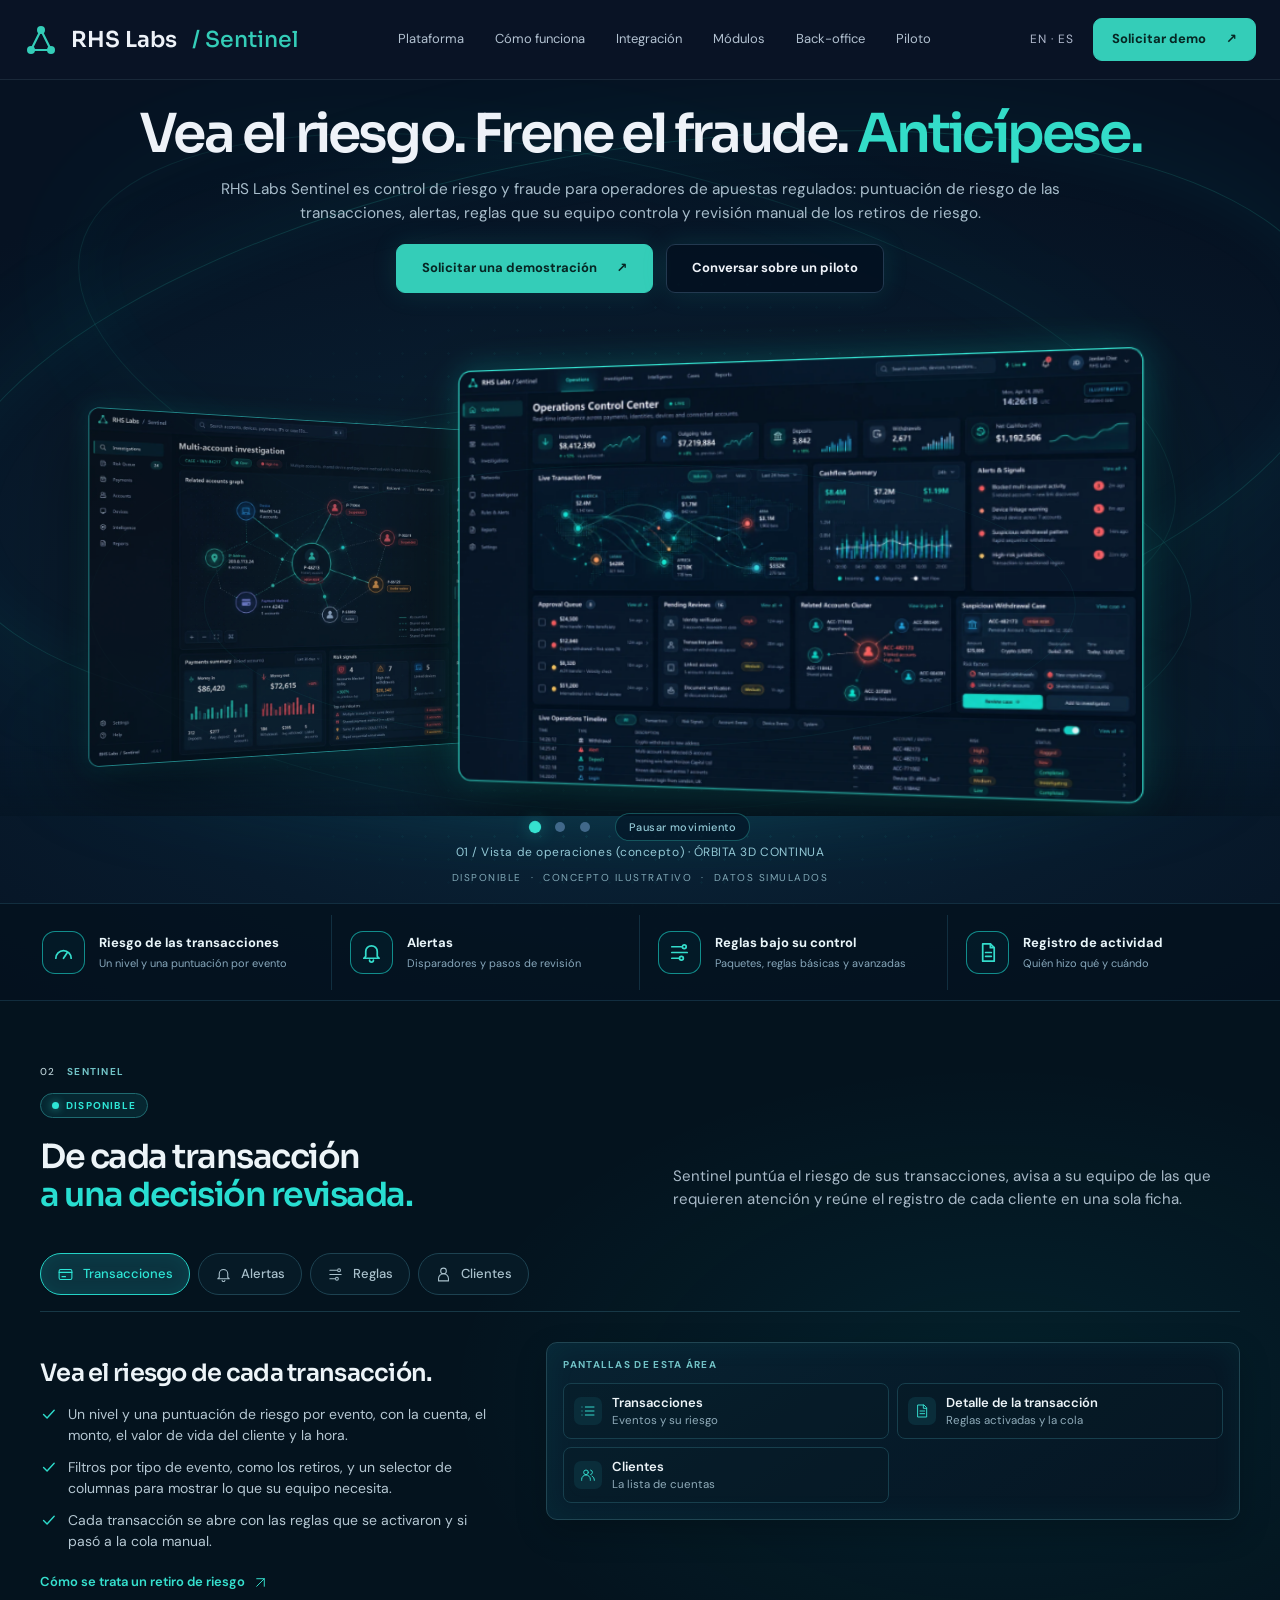
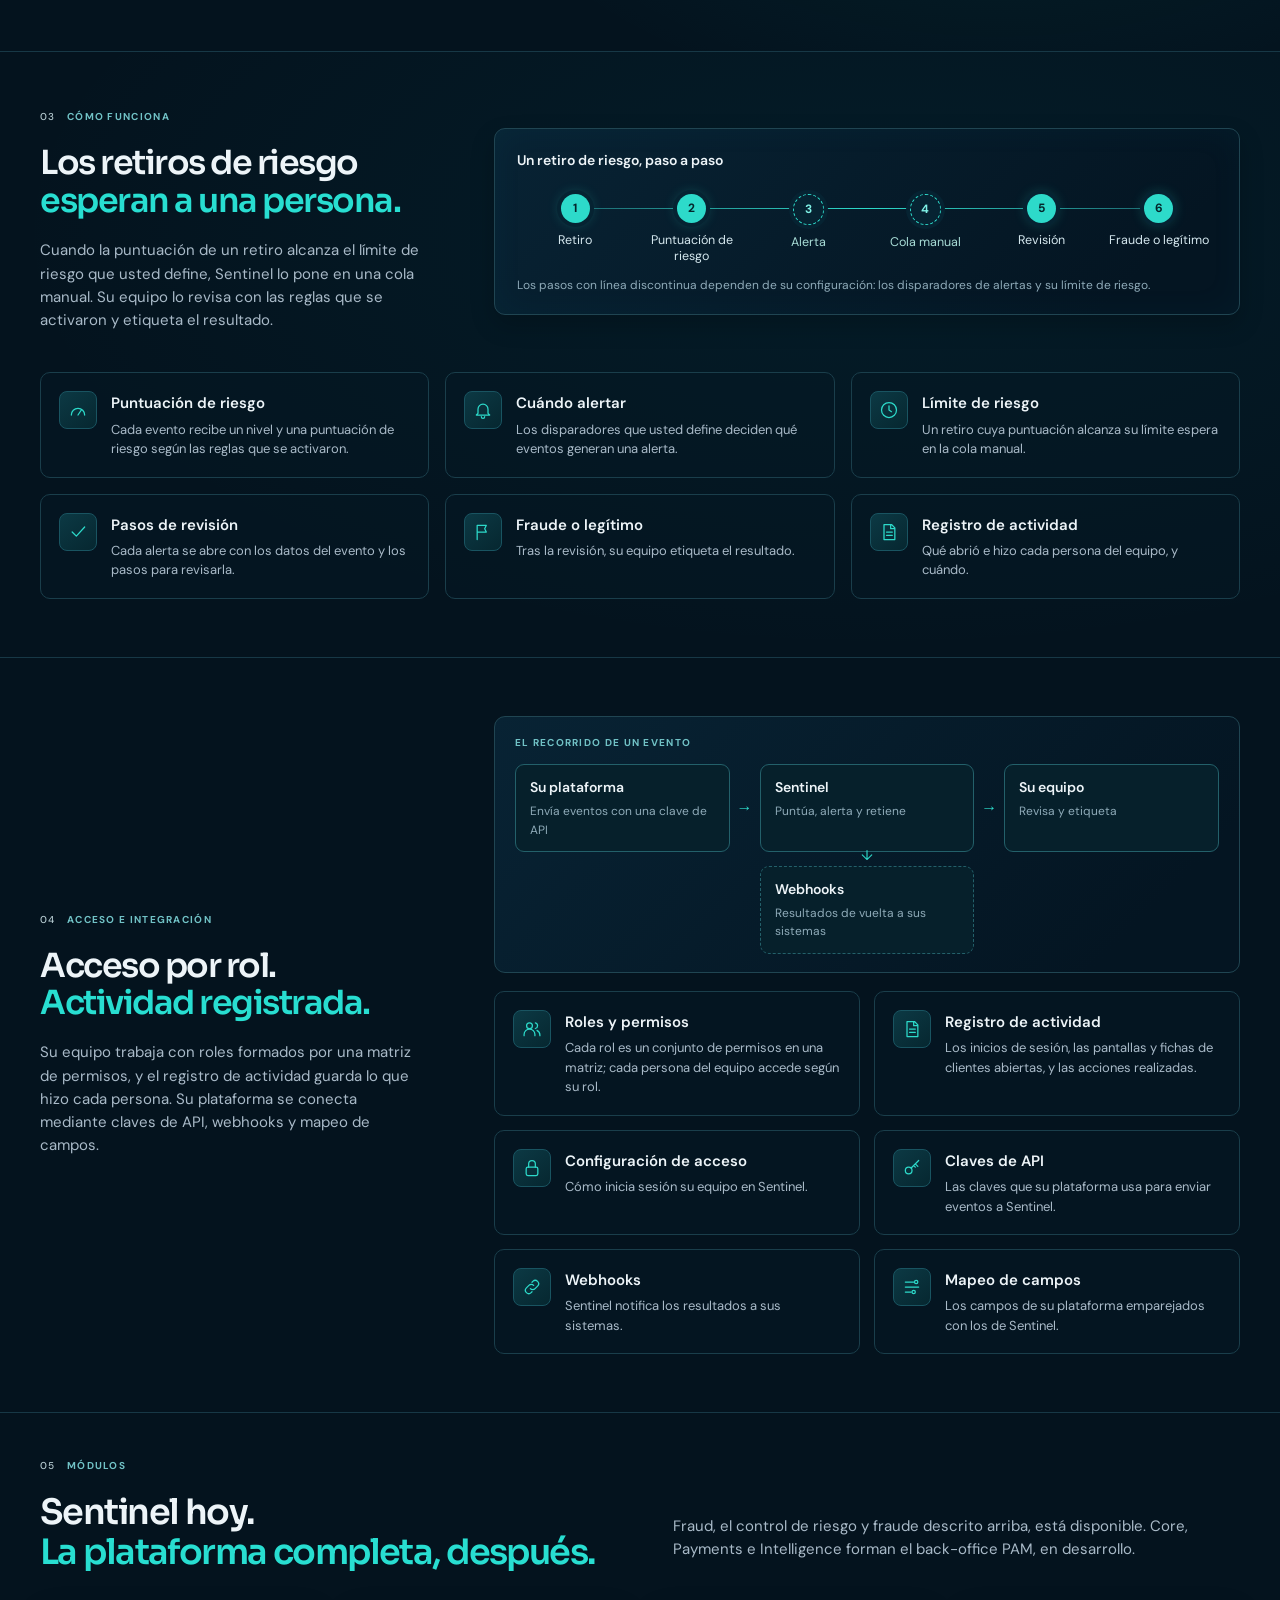
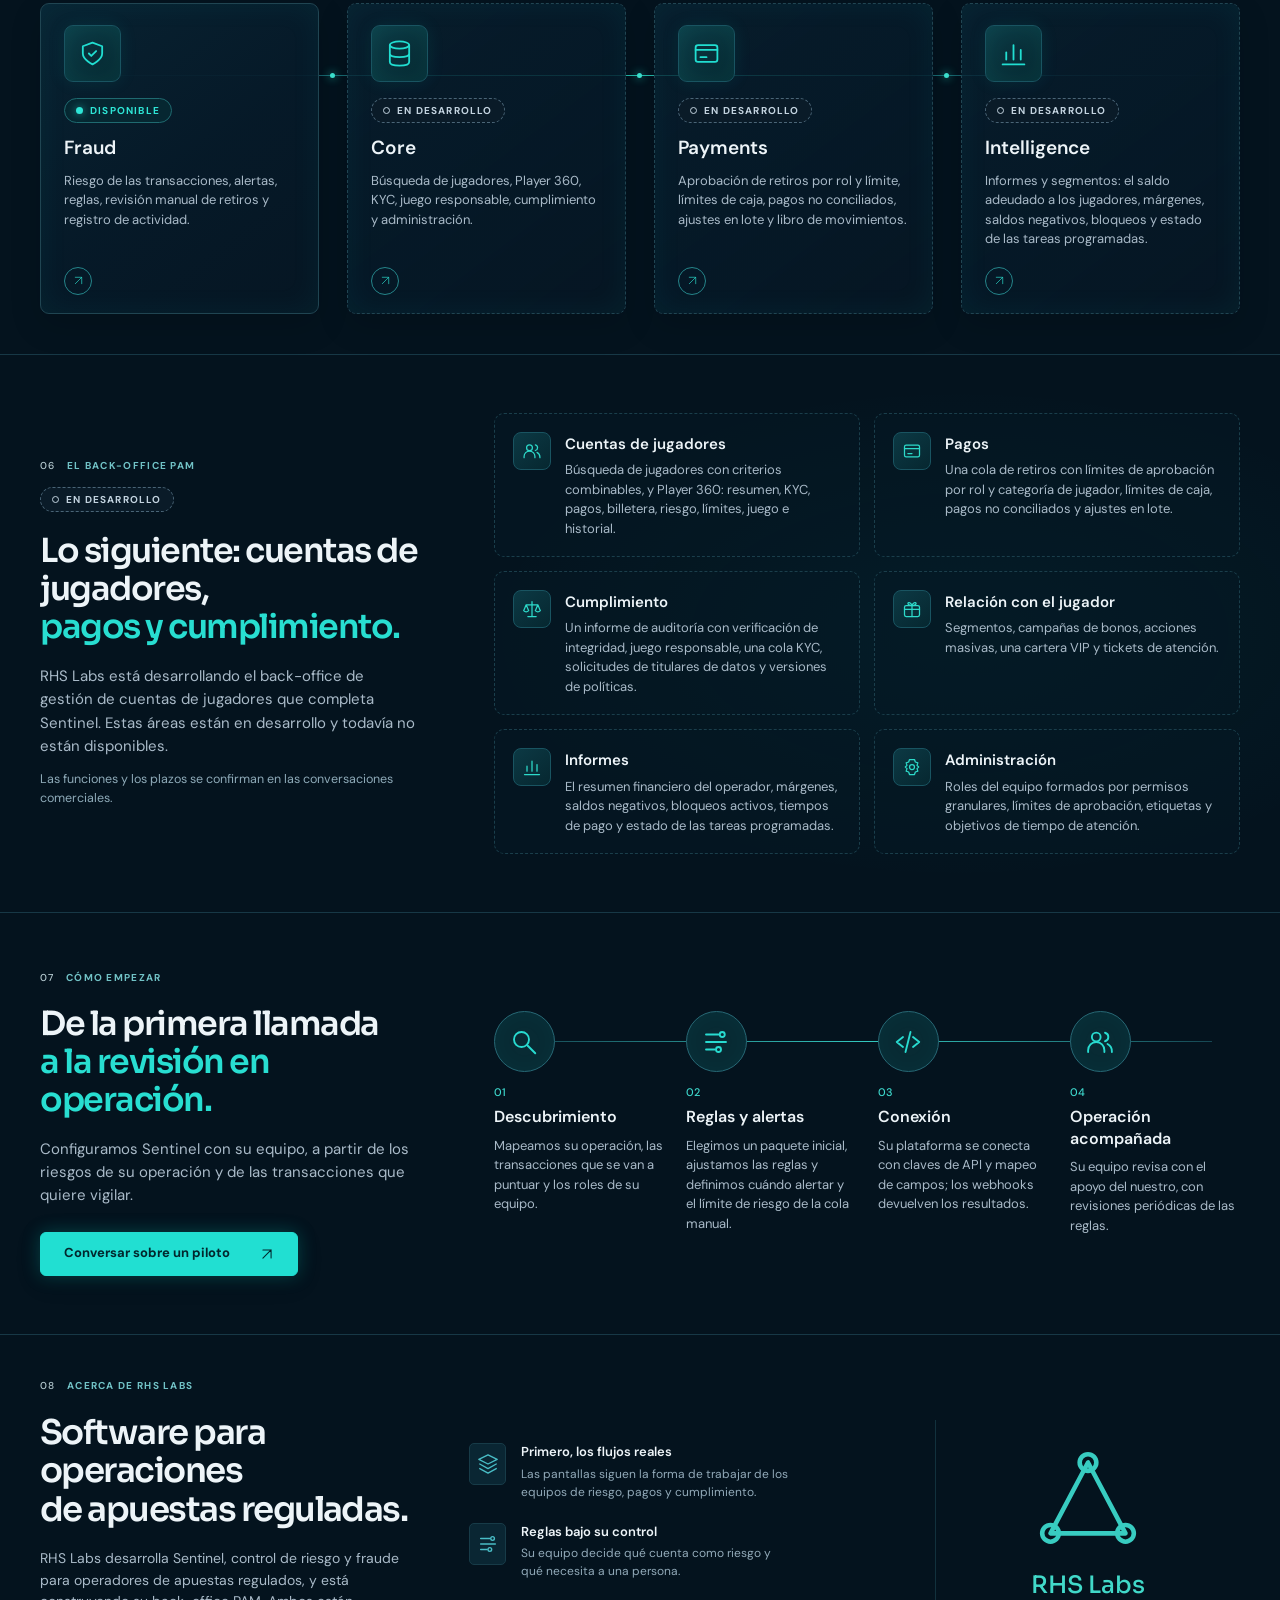
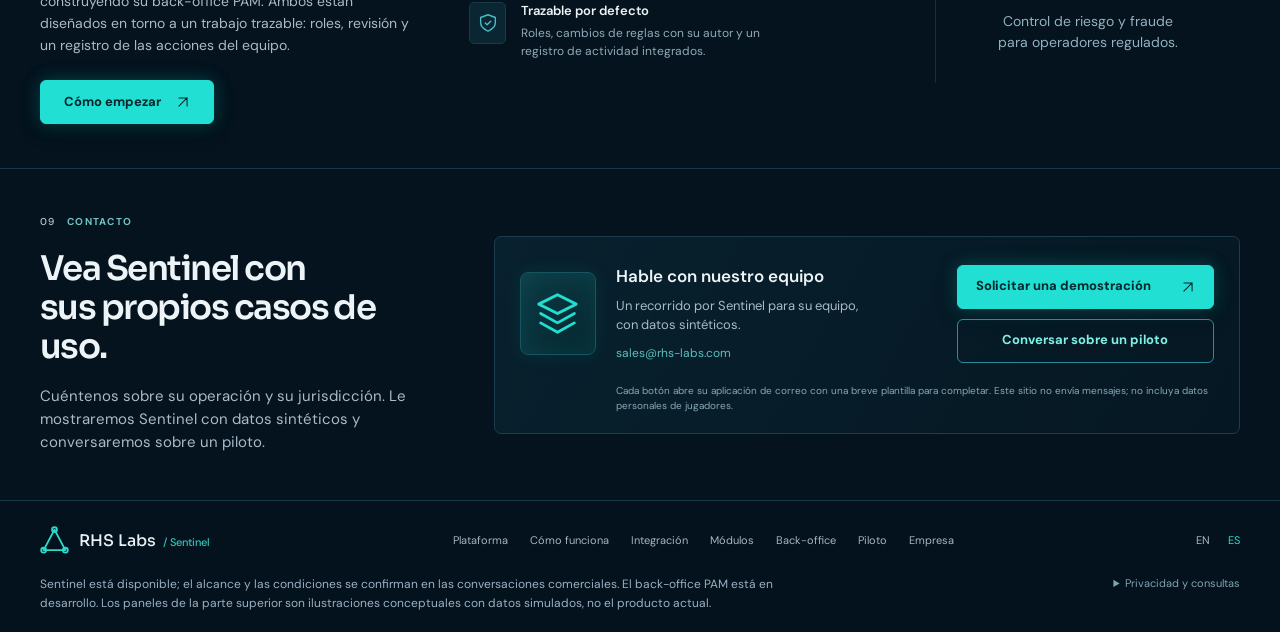
==== commit 75415b5f: "feat(site): Sentinel at the center; the PAM back-office shown as in development (RHS-057) - Hero: th" ====
--- a/es/index.html
+++ b/es/index.html
@@ -1,20 +1,20 @@
 <!DOCTYPE html>
 <html lang="es"><head>
 <meta charset="utf-8"><meta name="viewport" content="width=device-width, initial-scale=1.0"><meta name="theme-color" content="#0A1426">
-<title>RHS Labs Sentinel — PAM y back-office para operadores de apuestas regulados</title><meta name="description" content="Gestión de cuentas de jugadores y back-office para operadores de apuestas regulados: Player 360, retiros con niveles de aprobación, riesgo, fraude y cumplimiento. Disponible para programas piloto.">
+<title>RHS Labs Sentinel — Control de riesgo y fraude para operadores de apuestas regulados</title><meta name="description" content="Control de riesgo y fraude para operadores de apuestas regulados: puntuación de riesgo de las transacciones, alertas, reglas que su equipo controla y revisión manual de los retiros de riesgo.">
 <link rel="canonical" href="/es/"><link rel="alternate" hreflang="en" href="/"><link rel="alternate" hreflang="es" href="/es/"><link rel="alternate" hreflang="x-default" href="/">
-<meta property="og:type" content="website"><meta property="og:site_name" content="RHS Labs"><meta property="og:title" content="RHS Labs Sentinel — PAM y back-office para operadores de apuestas regulados"><meta property="og:description" content="Gestión de cuentas de jugadores y back-office para operadores de apuestas regulados: Player 360, retiros con niveles de aprobación, riesgo, fraude y cumplimiento. Disponible para programas piloto."><meta property="og:locale" content="es_ES"><meta property="og:locale:alternate" content="en_US"><meta property="og:image" content="/assets/og-image-es.jpg"><meta property="og:image:width" content="1200"><meta property="og:image:height" content="630"><meta property="og:image:alt" content="RHS Labs Sentinel: gestión de cuentas de jugadores para operadores regulados."><meta name="twitter:card" content="summary_large_image"><meta name="twitter:image" content="/assets/og-image-es.jpg">
+<meta property="og:type" content="website"><meta property="og:site_name" content="RHS Labs"><meta property="og:title" content="RHS Labs Sentinel — Control de riesgo y fraude para operadores de apuestas regulados"><meta property="og:description" content="Control de riesgo y fraude para operadores de apuestas regulados: puntuación de riesgo de las transacciones, alertas, reglas que su equipo controla y revisión manual de los retiros de riesgo."><meta property="og:locale" content="es_ES"><meta property="og:locale:alternate" content="en_US"><meta property="og:image" content="/assets/og-image-es.jpg"><meta property="og:image:width" content="1200"><meta property="og:image:height" content="630"><meta property="og:image:alt" content="RHS Labs Sentinel: control de riesgo y fraude para operadores regulados."><meta name="twitter:card" content="summary_large_image"><meta name="twitter:image" content="/assets/og-image-es.jpg">
 <link rel="icon" href="/assets/favicon.svg" type="image/svg+xml"><link rel="preload" href="/assets/dashboard-1.webp" as="image" fetchpriority="high">
 <link rel="preload" href="/assets/fonts/sora-latin-600-normal.woff2" as="font" type="font/woff2" crossorigin><link rel="preload" href="/assets/fonts/dm-sans-latin-400-normal.woff2" as="font" type="font/woff2" crossorigin>
 <link rel="stylesheet" href="/assets/fonts.css"><link rel="stylesheet" href="/assets/hero-v6.css"><link rel="stylesheet" href="/site.css">
 <script src="/site.js" defer></script><script src="/assets/hero-v6.js" defer></script>
 </head><body><a class="rhs-skip" href="#platform">Saltar al contenido</a>
-<header><div class="bar wrap"><a class="brand" href="#home" aria-label="RHS Labs Sentinel — volver al inicio"><svg viewBox="0 0 34 34" aria-hidden="true"><path d="M17 7L7 27H27Z" fill="none" stroke="#34CDB8" stroke-width="2.2" stroke-linejoin="round"/><circle cx="17" cy="7" r="4" fill="#34CDB8"/><circle cx="7" cy="27" r="4" fill="#34CDB8"/><circle cx="27" cy="27" r="4" fill="#34CDB8"/></svg>RHS Labs <em>/ Sentinel</em></a><nav class="nav" id="main-nav" aria-label="Menú principal"><a href="#platform">Plataforma</a><a href="#modules">Módulos</a><a href="#payments">Pagos</a><a href="#compliance">Cumplimiento</a><a href="#security">Seguridad</a><a href="#pilot">Piloto</a><span class="rhs-mobile-language"><a href="/" data-language="en" lang="en" aria-label="English">EN</a> · <a href="/es/" data-language="es" lang="es" aria-label="Español">ES</a></span></nav><div class="nav-actions"><span class="lang"><a href="/" data-language="en" lang="en" aria-label="English">EN</a> · <a href="/es/" data-language="es" lang="es" aria-label="Español">ES</a></span><a class="btn sm" href="mailto:sales@rhs-labs.com?subject=Solicitud%20de%20demostraci%C3%B3n%20de%20Sentinel&amp;body=Hola%2C%20equipo%20de%20RHS%20Labs%3A%0D%0A%0D%0AMe%20gustar%C3%ADa%20ver%20una%20demostraci%C3%B3n%20de%20RHS%20Labs%20Sentinel.%0D%0A%0D%0AEmpresa%3A%0D%0AJurisdicci%C3%B3n%28es%29%3A%0D%0AVolumen%20aproximado%20%28jugadores%20activos%20o%20transacciones%20mensuales%29%3A%0D%0AM%C3%B3dulos%20de%20inter%C3%A9s%20%28Core%2C%20Payments%2C%20Intelligence%2C%20Fraud%29%3A%0D%0A%0D%0APor%20favor%2C%20no%20incluya%20datos%20personales%20de%20jugadores%20en%20este%20correo." data-cta="demo">Solicitar demo<span class="rhs-sr"> (abre su aplicación de correo)</span> <span aria-hidden="true">↗</span></a><button class="hamburger" id="menu-toggle" aria-label="Abrir navegación" data-label-open="Abrir navegación" data-label-close="Cerrar navegación" aria-expanded="false" aria-controls="main-nav"><svg viewBox="0 0 24 24"><path d="M4 7h16M4 12h16M4 17h16" stroke="currentColor" stroke-width="2" fill="none" stroke-linecap="round"/></svg></button></div></div></header><main><section id="home" class="hero-v2" aria-label="Presentación de la plataforma Sentinel">
+<header><div class="bar wrap"><a class="brand" href="#home" aria-label="RHS Labs Sentinel — volver al inicio"><svg viewBox="0 0 34 34" aria-hidden="true"><path d="M17 7L7 27H27Z" fill="none" stroke="#34CDB8" stroke-width="2.2" stroke-linejoin="round"/><circle cx="17" cy="7" r="4" fill="#34CDB8"/><circle cx="7" cy="27" r="4" fill="#34CDB8"/><circle cx="27" cy="27" r="4" fill="#34CDB8"/></svg>RHS Labs <em>/ Sentinel</em></a><nav class="nav" id="main-nav" aria-label="Menú principal"><a href="#platform">Plataforma</a><a href="#how">Cómo funciona</a><a href="#security">Integración</a><a href="#modules">Módulos</a><a href="#back-office">Back-office</a><a href="#pilot">Piloto</a><span class="rhs-mobile-language"><a href="/" data-language="en" lang="en" aria-label="English">EN</a> · <a href="/es/" data-language="es" lang="es" aria-label="Español">ES</a></span></nav><div class="nav-actions"><span class="lang"><a href="/" data-language="en" lang="en" aria-label="English">EN</a> · <a href="/es/" data-language="es" lang="es" aria-label="Español">ES</a></span><a class="btn sm" href="mailto:sales@rhs-labs.com?subject=Solicitud%20de%20demostraci%C3%B3n%20de%20Sentinel&amp;body=Hola%2C%20equipo%20de%20RHS%20Labs%3A%0D%0A%0D%0AMe%20gustar%C3%ADa%20ver%20una%20demostraci%C3%B3n%20de%20RHS%20Labs%20Sentinel.%0D%0A%0D%0AEmpresa%3A%0D%0AJurisdicci%C3%B3n%28es%29%3A%0D%0AVolumen%20aproximado%20%28jugadores%20activos%20o%20transacciones%20mensuales%29%3A%0D%0AM%C3%B3dulos%20de%20inter%C3%A9s%20%28Core%2C%20Payments%2C%20Intelligence%2C%20Fraud%29%3A%0D%0A%0D%0APor%20favor%2C%20no%20incluya%20datos%20personales%20de%20jugadores%20en%20este%20correo." data-cta="demo">Solicitar demo<span class="rhs-sr"> (abre su aplicación de correo)</span> <span aria-hidden="true">↗</span></a><button class="hamburger" id="menu-toggle" aria-label="Abrir navegación" data-label-open="Abrir navegación" data-label-close="Cerrar navegación" aria-expanded="false" aria-controls="main-nav"><svg viewBox="0 0 24 24"><path d="M4 7h16M4 12h16M4 17h16" stroke="currentColor" stroke-width="2" fill="none" stroke-linecap="round"/></svg></button></div></div></header><main><section id="home" class="hero-v2" aria-label="Presentación de la plataforma Sentinel">
   <div class="hero-atmosphere" aria-hidden="true"><div class="glow-ribbon glow-a"></div><div class="glow-ribbon glow-b"></div><div class="dot-halo"></div></div>
   <div class="hero-heading wrap">
     <span class="hero-eyebrow">RHS LABS &nbsp;/&nbsp; PLATAFORMA SENTINEL</span>
-    <h1>Gestión de cuentas de jugadores<br> <span>para operadores regulados.</span></h1>
-    <p class="hero-subtitle">RHS Labs Sentinel es el PAM y back-office para operadores de apuestas regulados: Player 360, retiros con niveles de aprobación, riesgo y cumplimiento, todo en un solo lugar.</p>
+    <h1>Vea el riesgo. Frene el fraude. <span>Anticípese.</span></h1>
+    <p class="hero-subtitle">RHS Labs Sentinel es control de riesgo y fraude para operadores de apuestas regulados: puntuación de riesgo de las transacciones, alertas, reglas que su equipo controla y revisión manual de los retiros de riesgo.</p>
     <div class="hero-buttons">
       <a class="btn" href="mailto:sales@rhs-labs.com?subject=Solicitud%20de%20demostraci%C3%B3n%20de%20Sentinel&amp;body=Hola%2C%20equipo%20de%20RHS%20Labs%3A%0D%0A%0D%0AMe%20gustar%C3%ADa%20ver%20una%20demostraci%C3%B3n%20de%20RHS%20Labs%20Sentinel.%0D%0A%0D%0AEmpresa%3A%0D%0AJurisdicci%C3%B3n%28es%29%3A%0D%0AVolumen%20aproximado%20%28jugadores%20activos%20o%20transacciones%20mensuales%29%3A%0D%0AM%C3%B3dulos%20de%20inter%C3%A9s%20%28Core%2C%20Payments%2C%20Intelligence%2C%20Fraud%29%3A%0D%0A%0D%0APor%20favor%2C%20no%20incluya%20datos%20personales%20de%20jugadores%20en%20este%20correo." data-cta="demo">Solicitar una demostración<span class="rhs-sr"> (abre su aplicación de correo)</span> <span aria-hidden="true">↗</span></a>
       <a class="btn alt" href="#pilot">Conversar sobre un piloto</a>
@@ -37,24 +37,22 @@
     </div>
     <p class="screen-name" id="showcase-title" data-suffix="ÓRBITA 3D CONTINUA">01 &nbsp; / &nbsp; Vista de operaciones (concepto)</p>
   </div>
-  <div class="carousel-disclosure" data-hero-images="concept">DISPONIBLE PARA PROGRAMAS PILOTO &nbsp;·&nbsp; CONCEPTO ILUSTRATIVO &nbsp;·&nbsp; DATOS SIMULADOS</div>
+  <div class="carousel-disclosure" data-hero-images="concept">DISPONIBLE &nbsp;·&nbsp; CONCEPTO ILUSTRATIVO &nbsp;·&nbsp; DATOS SIMULADOS</div>
   <div class="hero-feature-strip"><div class="wrap feature-grid">
-    <div class="value-point"><span class="value-symbol" aria-hidden="true"><svg viewBox="0 0 24 24"><circle cx="12" cy="8" r="4"/><path d="M4 21v-1a8 8 0 0 1 16 0v1"/></svg></span><span><b>Player 360</b><small>Cuenta, billetera e historial en un solo perfil</small></span></div>
-    <div class="value-point"><span class="value-symbol" aria-hidden="true"><svg viewBox="0 0 24 24"><rect x="3" y="5" width="18" height="14" rx="2"/><path d="M3 10h18M7 15h4"/></svg></span><span><b>Pagos con niveles de aprobación</b><small>Control de cuatro ojos a partir de su umbral</small></span></div>
-    <div class="value-point"><span class="value-symbol" aria-hidden="true"><svg viewBox="0 0 24 24"><path d="M12 22s9-4 9-11V5l-9-3-9 3v6c0 7 9 11 9 11z"/><path d="m9 12 2 2 4-4"/></svg></span><span><b>Riesgo y fraude</b><small>Reglas, alertas y casos</small></span></div>
-    <div class="value-point"><span class="value-symbol" aria-hidden="true"><svg viewBox="0 0 24 24"><path d="M7 3h8l4 4v14H7z"/><path d="M15 3v4h4M10 12h6M10 16h6"/></svg></span><span><b>Registro de auditoría</b><small>Quién hizo qué y cuándo</small></span></div>
+    <div class="value-point"><span class="value-symbol" aria-hidden="true"><svg viewBox="0 0 24 24"><path d="M4 18a8 8 0 1 1 16 0M12 18l4-6"/></svg></span><span><b>Riesgo de las transacciones</b><small>Un nivel y una puntuación por evento</small></span></div>
+    <div class="value-point"><span class="value-symbol" aria-hidden="true"><svg viewBox="0 0 24 24"><path d="M6 16v-5a6 6 0 0 1 12 0v5l2 2H4Z"/><path d="M10 20a2 2 0 0 0 4 0"/></svg></span><span><b>Alertas</b><small>Disparadores y pasos de revisión</small></span></div>
+    <div class="value-point"><span class="value-symbol" aria-hidden="true"><svg viewBox="0 0 24 24"><path d="M4 6h10M4 12h16M4 18h7"/><circle cx="17" cy="6" r="2"/><circle cx="14" cy="18" r="2"/></svg></span><span><b>Reglas bajo su control</b><small>Paquetes, reglas básicas y avanzadas</small></span></div>
+    <div class="value-point"><span class="value-symbol" aria-hidden="true"><svg viewBox="0 0 24 24"><path d="M7 3h8l4 4v14H7z"/><path d="M15 3v4h4M10 12h6M10 16h6"/></svg></span><span><b>Registro de actividad</b><small>Quién hizo qué y cuándo</small></span></div>
   </div></div>
 </section>
 <div class="rhs-content">
-<section id="platform" class="rhs-sector rhs-tour-sector" data-sector="2"><div class="wrap"><div class="rhs-section-heading"><div class="rhs-sector-copy"><span class="rhs-kicker"><b>02</b> EL BACK-OFFICE</span><h2>Todos los equipos operativos.<br><em>Un solo back-office.</em></h2><p>Siete áreas cubren el trabajo diario de un operador regulado: cuentas de jugadores, pagos, riesgo, relación con el jugador, cumplimiento, informes y administración.</p></div></div><div class="rhs-tour" data-tour><div class="rhs-tour-tabs" role="tablist" aria-label="Áreas del back-office"><button type="button" role="tab" class="rhs-tour-tab" id="tour-tab-players" aria-controls="tour-players" aria-selected="true" tabindex="0"><svg class="rhs-icon " viewBox="0 0 24 24" aria-hidden="true" fill="none" stroke="currentColor" stroke-width="1.5" stroke-linecap="round" stroke-linejoin="round"><circle cx="9" cy="8" r="3.5"/><path d="M2.5 20v-1.5a6.5 6.5 0 0 1 13 0V20"/><path d="M16 4.6a3.5 3.5 0 0 1 0 6.8M18 13.6a6.5 6.5 0 0 1 3.5 5.9V20"/></svg><span>Jugadores</span></button><button type="button" role="tab" class="rhs-tour-tab" id="tour-tab-payments" aria-controls="tour-payments" aria-selected="false" tabindex="-1"><svg class="rhs-icon " viewBox="0 0 24 24" aria-hidden="true" fill="none" stroke="currentColor" stroke-width="1.5" stroke-linecap="round" stroke-linejoin="round"><rect x="3" y="5" width="18" height="14" rx="2"/><path d="M3 9h18M7 15h5"/></svg><span>Pagos</span></button><button type="button" role="tab" class="rhs-tour-tab" id="tour-tab-risk" aria-controls="tour-risk" aria-selected="false" tabindex="-1"><svg class="rhs-icon " viewBox="0 0 24 24" aria-hidden="true" fill="none" stroke="currentColor" stroke-width="1.5" stroke-linecap="round" stroke-linejoin="round"><path d="m12 3 8 3v6c0 5-8 9-8 9S4 17 4 12V6Z"/><path d="m9 12 2 2 4-4"/></svg><span>Riesgo y fraude</span></button><button type="button" role="tab" class="rhs-tour-tab" id="tour-tab-engagement" aria-controls="tour-engagement" aria-selected="false" tabindex="-1"><svg class="rhs-icon " viewBox="0 0 24 24" aria-hidden="true" fill="none" stroke="currentColor" stroke-width="1.5" stroke-linecap="round" stroke-linejoin="round"><rect x="3" y="8" width="18" height="13" rx="2"/><path d="M12 8v13M3 12.5h18M12 8S10.5 3.5 8 4.4 8.6 8 12 8Zm0 0s1.5-4.5 4-3.6S15.4 8 12 8Z"/></svg><span>Bonos y CRM</span></button><button type="button" role="tab" class="rhs-tour-tab" id="tour-tab-compliance" aria-controls="tour-compliance" aria-selected="false" tabindex="-1"><svg class="rhs-icon " viewBox="0 0 24 24" aria-hidden="true" fill="none" stroke="currentColor" stroke-width="1.5" stroke-linecap="round" stroke-linejoin="round"><path d="M12 3v18M7 21h10M5 7h14M5 7l-3 7a4 4 0 0 0 6 0Zm14 0-3 7a4 4 0 0 0 6 0Z"/></svg><span>Cumplimiento</span></button><button type="button" role="tab" class="rhs-tour-tab" id="tour-tab-reports" aria-controls="tour-reports" aria-selected="false" tabindex="-1"><svg class="rhs-icon " viewBox="0 0 24 24" aria-hidden="true" fill="none" stroke="currentColor" stroke-width="1.5" stroke-linecap="round" stroke-linejoin="round"><path d="M3 21h18M6 17v-6m6 6V5m6 12v-8"/></svg><span>Informes</span></button><button type="button" role="tab" class="rhs-tour-tab" id="tour-tab-admin" aria-controls="tour-admin" aria-selected="false" tabindex="-1"><svg class="rhs-icon " viewBox="0 0 24 24" aria-hidden="true" fill="none" stroke="currentColor" stroke-width="1.5" stroke-linecap="round" stroke-linejoin="round"><path d="m9 3-1 3-3 1 1 3-2 2 2 2-1 3 3 1 1 3h6l1-3 3-1-1-3 2-2-2-2 1-3-3-1-1-3Z"/><circle cx="12" cy="12" r="3"/></svg><span>Administración</span></button></div><div class="rhs-tour-panel" role="tabpanel" id="tour-players" aria-labelledby="tour-tab-players" tabindex="0"><div class="rhs-tour-copy"><span class="rhs-module rhs-module-core"><b>Módulo</b> Core</span><h3>Encuentre a cualquier jugador. Vea la cuenta en un mismo lugar.</h3><ul class="rhs-ticks"><li><svg class="rhs-icon " viewBox="0 0 24 24" aria-hidden="true" fill="none" stroke="currentColor" stroke-width="1.5" stroke-linecap="round" stroke-linejoin="round"><path d="m5 12 5 5L20 6"/></svg><span>Búsqueda rápida y siete criterios combinables, con hasta 200 resultados por página.</span></li><li><svg class="rhs-icon " viewBox="0 0 24 24" aria-hidden="true" fill="none" stroke="currentColor" stroke-width="1.5" stroke-linecap="round" stroke-linejoin="round"><path d="m5 12 5 5L20 6"/></svg><span>Player 360 en ocho áreas: resumen, KYC, pagos, billetera, riesgo, límites, juego e historial.</span></li><li><svg class="rhs-icon " viewBox="0 0 24 24" aria-hidden="true" fill="none" stroke="currentColor" stroke-width="1.5" stroke-linecap="round" stroke-linejoin="round"><path d="m5 12 5 5L20 6"/></svg><span>Datos de identidad y de contacto enmascarados por defecto; quien tiene permiso los revela campo por campo, indicando un motivo.</span></li><li><svg class="rhs-icon " viewBox="0 0 24 24" aria-hidden="true" fill="none" stroke="currentColor" stroke-width="1.5" stroke-linecap="round" stroke-linejoin="round"><path d="m5 12 5 5L20 6"/></svg><span>Notas, etiquetas, segmentos y gestor VIP en el perfil.</span></li></ul><a class="rhs-more" href="#player-360">Dentro del Player 360 <svg class="rhs-icon " viewBox="0 0 24 24" aria-hidden="true" fill="none" stroke="currentColor" stroke-width="1.5" stroke-linecap="round" stroke-linejoin="round"><path d="M5 19 19 5M5 5h14v14"/></svg></a></div><div class="rhs-tour-visual"><div class="rhs-screens"><p class="rhs-screens-title" id="tour-screens-players">Pantallas de esta área</p><ul aria-labelledby="tour-screens-players"><li><svg class="rhs-icon " viewBox="0 0 24 24" aria-hidden="true" fill="none" stroke="currentColor" stroke-width="1.5" stroke-linecap="round" stroke-linejoin="round"><circle cx="10" cy="10" r="6"/><path d="m15 15 6 6"/></svg><b>Búsqueda</b><small>Búsqueda rápida y avanzada</small></li><li><svg class="rhs-icon " viewBox="0 0 24 24" aria-hidden="true" fill="none" stroke="currentColor" stroke-width="1.5" stroke-linecap="round" stroke-linejoin="round"><circle cx="12" cy="7" r="4"/><path d="M5 21v-3a7 7 0 0 1 14 0v3Z"/></svg><b>Player 360</b><small>La cuenta en ocho áreas</small></li><li><svg class="rhs-icon " viewBox="0 0 24 24" aria-hidden="true" fill="none" stroke="currentColor" stroke-width="1.5" stroke-linecap="round" stroke-linejoin="round"><rect x="3" y="5" width="18" height="14" rx="2"/><circle cx="9" cy="11" r="2"/><path d="M6 16c.6-1.6 1.7-2.4 3-2.4s2.4.8 3 2.4M15 10h3M15 13h3"/></svg><b>Cola KYC</b><small>Documentos pendientes</small></li><li><svg class="rhs-icon " viewBox="0 0 24 24" aria-hidden="true" fill="none" stroke="currentColor" stroke-width="1.5" stroke-linecap="round" stroke-linejoin="round"><circle cx="12" cy="12" r="9"/><path d="M12 7v5l3 2"/></svg><b>Juego responsable</b><small>Autoexclusiones, pausas y límites</small></li><li><svg class="rhs-icon " viewBox="0 0 24 24" aria-hidden="true" fill="none" stroke="currentColor" stroke-width="1.5" stroke-linecap="round" stroke-linejoin="round"><rect x="5" y="11" width="14" height="10" rx="2"/><path d="M8 11V7a4 4 0 0 1 8 0v4"/></svg><b>Solicitudes de titulares de datos</b><small>Solicitudes de privacidad por plazo</small></li></ul></div></div></div><div class="rhs-tour-panel" role="tabpanel" id="tour-payments" aria-labelledby="tour-tab-payments" tabindex="0" hidden><div class="rhs-tour-copy"><span class="rhs-module rhs-module-payments"><b>Módulo</b> Payments</span><h3>Retiros bajo control, de la solicitud al pago.</h3><ul class="rhs-ticks"><li><svg class="rhs-icon " viewBox="0 0 24 24" aria-hidden="true" fill="none" stroke="currentColor" stroke-width="1.5" stroke-linecap="round" stroke-linejoin="round"><path d="m5 12 5 5L20 6"/></svg><span>Una cola de retiros que señala cada solicitud que supera su objetivo de tiempo de atención.</span></li><li><svg class="rhs-icon " viewBox="0 0 24 24" aria-hidden="true" fill="none" stroke="currentColor" stroke-width="1.5" stroke-linecap="round" stroke-linejoin="round"><path d="m5 12 5 5L20 6"/></svg><span>Límites de aprobación por rol y categoría de jugador, con un segundo aprobador a partir del umbral.</span></li><li><svg class="rhs-icon " viewBox="0 0 24 24" aria-hidden="true" fill="none" stroke="currentColor" stroke-width="1.5" stroke-linecap="round" stroke-linejoin="round"><path d="m5 12 5 5L20 6"/></svg><span>Pagos entrantes no conciliados, vinculados a un jugador o devueltos al pagador, cada uno aprobado por una segunda persona.</span></li><li><svg class="rhs-icon " viewBox="0 0 24 24" aria-hidden="true" fill="none" stroke="currentColor" stroke-width="1.5" stroke-linecap="round" stroke-linejoin="round"><path d="m5 12 5 5L20 6"/></svg><span>Búsqueda en el libro de movimientos de todos los jugadores, con totales y exportación a CSV.</span></li></ul><a class="rhs-more" href="#payments">Pagos en detalle <svg class="rhs-icon " viewBox="0 0 24 24" aria-hidden="true" fill="none" stroke="currentColor" stroke-width="1.5" stroke-linecap="round" stroke-linejoin="round"><path d="M5 19 19 5M5 5h14v14"/></svg></a></div><div class="rhs-tour-visual"><div class="rhs-screens"><p class="rhs-screens-title" id="tour-screens-payments">Pantallas de esta área</p><ul aria-labelledby="tour-screens-payments"><li><svg class="rhs-icon " viewBox="0 0 24 24" aria-hidden="true" fill="none" stroke="currentColor" stroke-width="1.5" stroke-linecap="round" stroke-linejoin="round"><rect x="3" y="5" width="18" height="14" rx="2"/><path d="M3 9h18M7 15h5"/></svg><b>Retiros</b><small>Cola y pasos de decisión</small></li><li><svg class="rhs-icon " viewBox="0 0 24 24" aria-hidden="true" fill="none" stroke="currentColor" stroke-width="1.5" stroke-linecap="round" stroke-linejoin="round"><path d="M8 6h13M8 12h13M8 18h13M3 6h.01M3 12h.01M3 18h.01"/></svg><b>Transacciones</b><small>Libro de movimientos y CSV</small></li><li><svg class="rhs-icon " viewBox="0 0 24 24" aria-hidden="true" fill="none" stroke="currentColor" stroke-width="1.5" stroke-linecap="round" stroke-linejoin="round"><path d="M10 14a4 4 0 0 0 5.7 0l3-3a4 4 0 0 0-5.7-5.7l-1 1M14 10a4 4 0 0 0-5.7 0l-3 3a4 4 0 0 0 5.7 5.7l1-1"/></svg><b>Conciliación</b><small>Pagos entrantes no conciliados</small></li><li><svg class="rhs-icon " viewBox="0 0 24 24" aria-hidden="true" fill="none" stroke="currentColor" stroke-width="1.5" stroke-linecap="round" stroke-linejoin="round"><path d="M12 16V4M7 9l5-5 5 5M4 16v3a2 2 0 0 0 2 2h12a2 2 0 0 0 2-2v-3"/></svg><b>Ajustes en lote</b><small>Lotes CSV con aprobación</small></li><li><svg class="rhs-icon " viewBox="0 0 24 24" aria-hidden="true" fill="none" stroke="currentColor" stroke-width="1.5" stroke-linecap="round" stroke-linejoin="round"><path d="M4 18a8 8 0 1 1 16 0M12 18l4-6"/></svg><b>Límites de caja</b><small>Límites de pago del operador</small></li><li><svg class="rhs-icon " viewBox="0 0 24 24" aria-hidden="true" fill="none" stroke="currentColor" stroke-width="1.5" stroke-linecap="round" stroke-linejoin="round"><path d="m3 12 4 4 7-8M10 16l1 1 10-11"/></svg><b>Límites de aprobación</b><small>Quién aprueba cuánto</small></li></ul></div></div></div><div class="rhs-tour-panel" role="tabpanel" id="tour-risk" aria-labelledby="tour-tab-risk" tabindex="0" hidden><div class="rhs-tour-copy"><span class="rhs-module rhs-module-fraud"><b>Módulo</b> Fraud</span><h3>De la alerta al caso resuelto.</h3><ul class="rhs-ticks"><li><svg class="rhs-icon " viewBox="0 0 24 24" aria-hidden="true" fill="none" stroke="currentColor" stroke-width="1.5" stroke-linecap="round" stroke-linejoin="round"><path d="m5 12 5 5L20 6"/></svg><span>Cola de alertas con filtros, asignación a uno mismo o a un colega, y cierre masivo por causa raíz.</span></li><li><svg class="rhs-icon " viewBox="0 0 24 24" aria-hidden="true" fill="none" stroke="currentColor" stroke-width="1.5" stroke-linecap="round" stroke-linejoin="round"><path d="m5 12 5 5L20 6"/></svg><span>Casos con triaje, reasignación, retiros vinculados y cierre por causa raíz.</span></li><li><svg class="rhs-icon " viewBox="0 0 24 24" aria-hidden="true" fill="none" stroke="currentColor" stroke-width="1.5" stroke-linecap="round" stroke-linejoin="round"><path d="m5 12 5 5L20 6"/></svg><span>Reglas con número de disparos y tasa de falsos positivos; el editor exige una simulación antes de proponer un cambio, y se necesita un segundo aprobador para poner en vigor una regla de bloqueo.</span></li><li><svg class="rhs-icon " viewBox="0 0 24 24" aria-hidden="true" fill="none" stroke="currentColor" stroke-width="1.5" stroke-linecap="round" stroke-linejoin="round"><path d="m5 12 5 5L20 6"/></svg><span>Puntos de fraude por jugador, ajustes manuales con motivo y solicitudes de exención de reglas que decide una segunda persona.</span></li></ul></div><div class="rhs-tour-visual"><div class="rhs-screens"><p class="rhs-screens-title" id="tour-screens-risk">Pantallas de esta área</p><ul aria-labelledby="tour-screens-risk"><li><svg class="rhs-icon " viewBox="0 0 24 24" aria-hidden="true" fill="none" stroke="currentColor" stroke-width="1.5" stroke-linecap="round" stroke-linejoin="round"><path d="M6 16v-5a6 6 0 0 1 12 0v5l2 2H4Z"/><path d="M10 20a2 2 0 0 0 4 0"/></svg><b>Alertas</b><small>Cola, asignación y resolución</small></li><li><svg class="rhs-icon " viewBox="0 0 24 24" aria-hidden="true" fill="none" stroke="currentColor" stroke-width="1.5" stroke-linecap="round" stroke-linejoin="round"><rect x="3" y="7" width="18" height="13" rx="2"/><path d="M8 7V5a2 2 0 0 1 2-2h4a2 2 0 0 1 2 2v2M3 13h18"/></svg><b>Casos</b><small>Espacio de investigación</small></li><li><svg class="rhs-icon " viewBox="0 0 24 24" aria-hidden="true" fill="none" stroke="currentColor" stroke-width="1.5" stroke-linecap="round" stroke-linejoin="round"><path d="M4 6h10M4 12h16M4 18h7"/><circle cx="17" cy="6" r="2"/><circle cx="14" cy="18" r="2"/></svg><b>Reglas</b><small>Métricas, editor y disparos</small></li><li><svg class="rhs-icon " viewBox="0 0 24 24" aria-hidden="true" fill="none" stroke="currentColor" stroke-width="1.5" stroke-linecap="round" stroke-linejoin="round"><path d="m3 12 4 4 7-8M10 16l1 1 10-11"/></svg><b>Aprobaciones</b><small>Decisiones de cuatro ojos</small></li></ul></div></div></div><div class="rhs-tour-panel" role="tabpanel" id="tour-engagement" aria-labelledby="tour-tab-engagement" tabindex="0" hidden><div class="rhs-tour-copy"><span class="rhs-module rhs-module-core"><b>Módulo</b> Core</span><h3>Campañas de bonos dirigidas a segmentos guardados.</h3><ul class="rhs-ticks"><li><svg class="rhs-icon " viewBox="0 0 24 24" aria-hidden="true" fill="none" stroke="currentColor" stroke-width="1.5" stroke-linecap="round" stroke-linejoin="round"><path d="m5 12 5 5L20 6"/></svg><span>Segmentos creados con reglas y grupos, versionados, con un recuento de cuentas que puede hacer antes de guardar.</span></li><li><svg class="rhs-icon " viewBox="0 0 24 24" aria-hidden="true" fill="none" stroke="currentColor" stroke-width="1.5" stroke-linecap="round" stroke-linejoin="round"><path d="m5 12 5 5L20 6"/></svg><span>Bloqueos o desbloqueos masivos para un segmento guardado o una lista de jugadores, con vista previa; por encima de un umbral de cuentas, los aprueba una segunda persona.</span></li><li><svg class="rhs-icon " viewBox="0 0 24 24" aria-hidden="true" fill="none" stroke="currentColor" stroke-width="1.5" stroke-linecap="round" stroke-linejoin="round"><path d="m5 12 5 5L20 6"/></svg><span>Cartera VIP: un gestor para cada jugador VIP, con restricciones de contacto.</span></li><li><svg class="rhs-icon " viewBox="0 0 24 24" aria-hidden="true" fill="none" stroke="currentColor" stroke-width="1.5" stroke-linecap="round" stroke-linejoin="round"><path d="m5 12 5 5L20 6"/></svg><span>Tickets de atención y plantillas de CRM aprobadas por alguien distinto de su autor.</span></li></ul></div><div class="rhs-tour-visual"><div class="rhs-screens"><p class="rhs-screens-title" id="tour-screens-engagement">Pantallas de esta área</p><ul aria-labelledby="tour-screens-engagement"><li><svg class="rhs-icon " viewBox="0 0 24 24" aria-hidden="true" fill="none" stroke="currentColor" stroke-width="1.5" stroke-linecap="round" stroke-linejoin="round"><circle cx="12" cy="12" r="9"/><circle cx="12" cy="12" r="5"/><circle cx="12" cy="12" r="1"/></svg><b>Segmentos</b><small>Reglas, grupos y conteos</small></li><li><svg class="rhs-icon " viewBox="0 0 24 24" aria-hidden="true" fill="none" stroke="currentColor" stroke-width="1.5" stroke-linecap="round" stroke-linejoin="round"><rect x="3" y="8" width="18" height="13" rx="2"/><path d="M12 8v13M3 12.5h18M12 8S10.5 3.5 8 4.4 8.6 8 12 8Zm0 0s1.5-4.5 4-3.6S15.4 8 12 8Z"/></svg><b>Bonos</b><small>Campañas y audiencias</small></li><li><svg class="rhs-icon " viewBox="0 0 24 24" aria-hidden="true" fill="none" stroke="currentColor" stroke-width="1.5" stroke-linecap="round" stroke-linejoin="round"><path d="m2 7 10-5 10 5-10 5ZM3 12l9 5 9-5M3 17l9 5 9-5"/></svg><b>Acciones masivas</b><small>Vista previa y ejecución</small></li><li><svg class="rhs-icon " viewBox="0 0 24 24" aria-hidden="true" fill="none" stroke="currentColor" stroke-width="1.5" stroke-linecap="round" stroke-linejoin="round"><path d="m12 3 2.7 5.6 6.1.9-4.4 4.3 1 6.1L12 17l-5.4 2.9 1-6.1L3.2 9.5l6.1-.9Z"/></svg><b>Cartera VIP</b><small>Gestores de cuenta</small></li><li><svg class="rhs-icon " viewBox="0 0 24 24" aria-hidden="true" fill="none" stroke="currentColor" stroke-width="1.5" stroke-linecap="round" stroke-linejoin="round"><path d="M4 5h16v11H9l-5 4Z"/></svg><b>Tickets de atención</b><small>Seguimiento de atención al cliente</small></li><li><svg class="rhs-icon " viewBox="0 0 24 24" aria-hidden="true" fill="none" stroke="currentColor" stroke-width="1.5" stroke-linecap="round" stroke-linejoin="round"><rect x="3" y="5" width="18" height="14" rx="2"/><path d="m3 7 9 6 9-6"/></svg><b>Plantillas de CRM</b><small>Borradores y aprobación de cuatro ojos</small></li></ul></div></div></div><div class="rhs-tour-panel" role="tabpanel" id="tour-compliance" aria-labelledby="tour-tab-compliance" tabindex="0" hidden><div class="rhs-tour-copy"><span class="rhs-module rhs-module-core"><b>Módulo</b> Core</span><h3>Controles de cumplimiento integrados en el trabajo diario.</h3><ul class="rhs-ticks"><li><svg class="rhs-icon " viewBox="0 0 24 24" aria-hidden="true" fill="none" stroke="currentColor" stroke-width="1.5" stroke-linecap="round" stroke-linejoin="round"><path d="m5 12 5 5L20 6"/></svg><span>Informe de auditoría de las acciones del equipo, filtrable por jugador, exportable a CSV, XML o Excel, con verificación de integridad en un clic.</span></li><li><svg class="rhs-icon " viewBox="0 0 24 24" aria-hidden="true" fill="none" stroke="currentColor" stroke-width="1.5" stroke-linecap="round" stroke-linejoin="round"><path d="m5 12 5 5L20 6"/></svg><span>Juego responsable: autoexclusiones, pausas y límites, incluidas solicitudes recibidas por teléfono o chat.</span></li><li><svg class="rhs-icon " viewBox="0 0 24 24" aria-hidden="true" fill="none" stroke="currentColor" stroke-width="1.5" stroke-linecap="round" stroke-linejoin="round"><path d="m5 12 5 5L20 6"/></svg><span>Solicitudes de titulares de datos, con seguimiento de su plazo.</span></li><li><svg class="rhs-icon " viewBox="0 0 24 24" aria-hidden="true" fill="none" stroke="currentColor" stroke-width="1.5" stroke-linecap="round" stroke-linejoin="round"><path d="m5 12 5 5L20 6"/></svg><span>Catálogo de versiones de políticas y términos con su fecha de vigencia, y la aceptación de cada jugador registrada.</span></li></ul><a class="rhs-more" href="#compliance">Cumplimiento y control <svg class="rhs-icon " viewBox="0 0 24 24" aria-hidden="true" fill="none" stroke="currentColor" stroke-width="1.5" stroke-linecap="round" stroke-linejoin="round"><path d="M5 19 19 5M5 5h14v14"/></svg></a></div><div class="rhs-tour-visual"><div class="rhs-screens"><p class="rhs-screens-title" id="tour-screens-compliance">Pantallas de esta área</p><ul aria-labelledby="tour-screens-compliance"><li><svg class="rhs-icon " viewBox="0 0 24 24" aria-hidden="true" fill="none" stroke="currentColor" stroke-width="1.5" stroke-linecap="round" stroke-linejoin="round"><path d="M6 3h9l4 4v14H6ZM14 3v5h5M9 12h7M9 16h7"/></svg><b>Informe de auditoría</b><small>Quién hizo qué y cuándo</small></li><li><svg class="rhs-icon " viewBox="0 0 24 24" aria-hidden="true" fill="none" stroke="currentColor" stroke-width="1.5" stroke-linecap="round" stroke-linejoin="round"><circle cx="12" cy="12" r="9"/><path d="M12 7v5l3 2"/></svg><b>Juego responsable</b><small>Solicitudes y exclusiones</small></li><li><svg class="rhs-icon " viewBox="0 0 24 24" aria-hidden="true" fill="none" stroke="currentColor" stroke-width="1.5" stroke-linecap="round" stroke-linejoin="round"><rect x="3" y="5" width="18" height="14" rx="2"/><circle cx="9" cy="11" r="2"/><path d="M6 16c.6-1.6 1.7-2.4 3-2.4s2.4.8 3 2.4M15 10h3M15 13h3"/></svg><b>Cola KYC</b><small>Documentos pendientes</small></li><li><svg class="rhs-icon " viewBox="0 0 24 24" aria-hidden="true" fill="none" stroke="currentColor" stroke-width="1.5" stroke-linecap="round" stroke-linejoin="round"><rect x="5" y="11" width="14" height="10" rx="2"/><path d="M8 11V7a4 4 0 0 1 8 0v4"/></svg><b>Solicitudes de titulares de datos</b><small>Plazos de privacidad</small></li><li><svg class="rhs-icon " viewBox="0 0 24 24" aria-hidden="true" fill="none" stroke="currentColor" stroke-width="1.5" stroke-linecap="round" stroke-linejoin="round"><path d="M5 21V4M5 4h11l-2 4 2 4H5"/></svg><b>Políticas y términos</b><small>Versiones y fechas de vigencia</small></li><li><svg class="rhs-icon " viewBox="0 0 24 24" aria-hidden="true" fill="none" stroke="currentColor" stroke-width="1.5" stroke-linecap="round" stroke-linejoin="round"><circle cx="12" cy="12" r="9"/><path d="M3 12h18M12 3a14 14 0 0 1 0 18M12 3a14 14 0 0 0 0 18"/></svg><b>Jurisdicción</b><small>Parámetros y zona horaria</small></li></ul></div></div></div><div class="rhs-tour-panel" role="tabpanel" id="tour-reports" aria-labelledby="tour-tab-reports" tabindex="0" hidden><div class="rhs-tour-copy"><span class="rhs-module rhs-module-intelligence"><b>Módulo</b> Intelligence</span><h3>Cifras de finanzas, riesgo y operaciones en una sola página.</h3><ul class="rhs-ticks"><li><svg class="rhs-icon " viewBox="0 0 24 24" aria-hidden="true" fill="none" stroke="currentColor" stroke-width="1.5" stroke-linecap="round" stroke-linejoin="round"><path d="m5 12 5 5L20 6"/></svg><span>Resumen financiero del operador, incluido el saldo adeudado a los jugadores al cierre del día anterior.</span></li><li><svg class="rhs-icon " viewBox="0 0 24 24" aria-hidden="true" fill="none" stroke="currentColor" stroke-width="1.5" stroke-linecap="round" stroke-linejoin="round"><path d="m5 12 5 5L20 6"/></svg><span>Margen del casino por categoría de juego, saldos negativos por causa y antigüedad, y bloqueos activos por origen.</span></li><li><svg class="rhs-icon " viewBox="0 0 24 24" aria-hidden="true" fill="none" stroke="currentColor" stroke-width="1.5" stroke-linecap="round" stroke-linejoin="round"><path d="m5 12 5 5L20 6"/></svg><span>Tiempos de pago de los retiros y estado de las tareas programadas.</span></li><li><svg class="rhs-icon " viewBox="0 0 24 24" aria-hidden="true" fill="none" stroke="currentColor" stroke-width="1.5" stroke-linecap="round" stroke-linejoin="round"><path d="m5 12 5 5L20 6"/></svg><span>Productividad del equipo, exportable en CSV.</span></li></ul></div><div class="rhs-tour-visual"><div class="rhs-screens"><p class="rhs-screens-title" id="tour-screens-reports">Pantallas de esta área</p><ul aria-labelledby="tour-screens-reports"><li><svg class="rhs-icon " viewBox="0 0 24 24" aria-hidden="true" fill="none" stroke="currentColor" stroke-width="1.5" stroke-linecap="round" stroke-linejoin="round"><path d="M3 21h18M6 17v-6m6 6V5m6 12v-8"/></svg><b>Informes</b><small>Finanzas, riesgo y operaciones</small></li></ul></div></div></div><div class="rhs-tour-panel" role="tabpanel" id="tour-admin" aria-labelledby="tour-tab-admin" tabindex="0" hidden><div class="rhs-tour-copy"><span class="rhs-module rhs-module-core"><b>Módulo</b> Core</span><h3>Acceso por rol. Cambios registrados.</h3><ul class="rhs-ticks"><li><svg class="rhs-icon " viewBox="0 0 24 24" aria-hidden="true" fill="none" stroke="currentColor" stroke-width="1.5" stroke-linecap="round" stroke-linejoin="round"><path d="m5 12 5 5L20 6"/></svg><span>Cinco roles del equipo formados por permisos granulares, reflejados en menús y pantallas, y aplicados por la API.</span></li><li><svg class="rhs-icon " viewBox="0 0 24 24" aria-hidden="true" fill="none" stroke="currentColor" stroke-width="1.5" stroke-linecap="round" stroke-linejoin="round"><path d="m5 12 5 5L20 6"/></svg><span>Límites de aprobación por rol y categoría, y límites de caja del operador.</span></li><li><svg class="rhs-icon " viewBox="0 0 24 24" aria-hidden="true" fill="none" stroke="currentColor" stroke-width="1.5" stroke-linecap="round" stroke-linejoin="round"><path d="m5 12 5 5L20 6"/></svg><span>Catálogo de etiquetas, objetivos de tiempo de atención y parámetros de jurisdicción.</span></li><li><svg class="rhs-icon " viewBox="0 0 24 24" aria-hidden="true" fill="none" stroke="currentColor" stroke-width="1.5" stroke-linecap="round" stroke-linejoin="round"><path d="m5 12 5 5L20 6"/></svg><span>Cambios administrativos registrados en la auditoría.</span></li></ul><a class="rhs-more" href="#security">Seguridad e integración <svg class="rhs-icon " viewBox="0 0 24 24" aria-hidden="true" fill="none" stroke="currentColor" stroke-width="1.5" stroke-linecap="round" stroke-linejoin="round"><path d="M5 19 19 5M5 5h14v14"/></svg></a></div><div class="rhs-tour-visual"><div class="rhs-screens"><p class="rhs-screens-title" id="tour-screens-admin">Pantallas de esta área</p><ul aria-labelledby="tour-screens-admin"><li><svg class="rhs-icon " viewBox="0 0 24 24" aria-hidden="true" fill="none" stroke="currentColor" stroke-width="1.5" stroke-linecap="round" stroke-linejoin="round"><circle cx="9" cy="8" r="3.5"/><path d="M2.5 20v-1.5a6.5 6.5 0 0 1 13 0V20"/><path d="M16 4.6a3.5 3.5 0 0 1 0 6.8M18 13.6a6.5 6.5 0 0 1 3.5 5.9V20"/></svg><b>Usuarios y roles</b><small>Acceso del equipo y permisos</small></li><li><svg class="rhs-icon " viewBox="0 0 24 24" aria-hidden="true" fill="none" stroke="currentColor" stroke-width="1.5" stroke-linecap="round" stroke-linejoin="round"><path d="m3 12 4 4 7-8M10 16l1 1 10-11"/></svg><b>Límites de aprobación</b><small>Niveles por categoría</small></li><li><svg class="rhs-icon " viewBox="0 0 24 24" aria-hidden="true" fill="none" stroke="currentColor" stroke-width="1.5" stroke-linecap="round" stroke-linejoin="round"><path d="M3 12V4h8l10 10-8 8Z"/><circle cx="7.5" cy="8.5" r="1.5"/></svg><b>Etiquetas</b><small>Etiquetas de cuenta</small></li><li><svg class="rhs-icon " viewBox="0 0 24 24" aria-hidden="true" fill="none" stroke="currentColor" stroke-width="1.5" stroke-linecap="round" stroke-linejoin="round"><circle cx="12" cy="12" r="9"/><path d="M12 7v5l3 2"/></svg><b>Objetivos de SLA</b><small>Metas de tiempo de atención</small></li></ul></div></div></div></div></div></section>
-<section id="modules" class="rhs-sector rhs-products" data-sector="3"><div class="wrap"><div class="rhs-products-heading"><div class="rhs-sector-copy"><span class="rhs-kicker"><b>03</b> MÓDULOS</span><h2>Cuatro módulos.<br><em>Empiece por lo que necesita.</em></h2><p>Core cubre las cuentas de jugadores, el cumplimiento y la administración; Payments, Intelligence y Fraud lo amplían. Elija el alcance adecuado para su operación.</p></div></div><div class="rhs-product-grid"><article class="rhs-product"><span class="rhs-icon-box"><svg class="rhs-icon " viewBox="0 0 24 24" aria-hidden="true" fill="none" stroke="currentColor" stroke-width="1.5" stroke-linecap="round" stroke-linejoin="round"><ellipse cx="12" cy="5" rx="8" ry="3"/><path d="M4 5v14c0 4 16 4 16 0V5M4 12c0 4 16 4 16 0"/></svg></span><h3>Core</h3><p>Búsqueda de jugadores, Player 360, KYC, juego responsable, cumplimiento y administración.</p><a class="rhs-card-link" href="#tour-players" aria-label="Ver Core"><svg class="rhs-icon " viewBox="0 0 24 24" aria-hidden="true" fill="none" stroke="currentColor" stroke-width="1.5" stroke-linecap="round" stroke-linejoin="round"><path d="M5 19 19 5M5 5h14v14"/></svg></a></article><article class="rhs-product"><span class="rhs-icon-box"><svg class="rhs-icon " viewBox="0 0 24 24" aria-hidden="true" fill="none" stroke="currentColor" stroke-width="1.5" stroke-linecap="round" stroke-linejoin="round"><rect x="3" y="5" width="18" height="14" rx="2"/><path d="M3 9h18M7 15h5"/></svg></span><h3>Payments</h3><p>Cola de retiros y aprobaciones, límites, pagos entrantes no conciliados, ajustes en lote y libro de movimientos.</p><a class="rhs-card-link" href="#payments" aria-label="Ver Payments"><svg class="rhs-icon " viewBox="0 0 24 24" aria-hidden="true" fill="none" stroke="currentColor" stroke-width="1.5" stroke-linecap="round" stroke-linejoin="round"><path d="M5 19 19 5M5 5h14v14"/></svg></a></article><article class="rhs-product"><span class="rhs-icon-box"><svg class="rhs-icon " viewBox="0 0 24 24" aria-hidden="true" fill="none" stroke="currentColor" stroke-width="1.5" stroke-linecap="round" stroke-linejoin="round"><path d="M3 21h18M6 17v-6m6 6V5m6 12v-8"/></svg></span><h3>Intelligence</h3><p>Informes y segmentos: el saldo adeudado a los jugadores, márgenes, saldos negativos, bloqueos y estado de las tareas programadas.</p><a class="rhs-card-link" href="#tour-reports" aria-label="Ver Intelligence"><svg class="rhs-icon " viewBox="0 0 24 24" aria-hidden="true" fill="none" stroke="currentColor" stroke-width="1.5" stroke-linecap="round" stroke-linejoin="round"><path d="M5 19 19 5M5 5h14v14"/></svg></a></article><article class="rhs-product"><span class="rhs-icon-box"><svg class="rhs-icon " viewBox="0 0 24 24" aria-hidden="true" fill="none" stroke="currentColor" stroke-width="1.5" stroke-linecap="round" stroke-linejoin="round"><path d="m12 3 8 3v6c0 5-8 9-8 9S4 17 4 12V6Z"/><path d="m9 12 2 2 4-4"/></svg></span><h3>Fraud</h3><p>Alertas, casos, reglas, puntos de fraude y aprobaciones de cuatro ojos.</p><a class="rhs-card-link" href="#tour-risk" aria-label="Ver Fraud"><svg class="rhs-icon " viewBox="0 0 24 24" aria-hidden="true" fill="none" stroke="currentColor" stroke-width="1.5" stroke-linecap="round" stroke-linejoin="round"><path d="M5 19 19 5M5 5h14v14"/></svg></a></article></div><p class="rhs-complete"><b>Complete</b> / Los cuatro módulos: Core, Payments, Intelligence y Fraud.</p></div></section>
-<section id="player-360" class="rhs-sector rhs-p360" data-sector="4"><div class="wrap rhs-split"><div class="rhs-sector-copy"><span class="rhs-kicker"><b>04</b> PLAYER 360</span><h2>Un perfil.<br><em>Decisiones en contexto.</em></h2><p>El Player 360 reúne la identidad, el dinero, el riesgo y el historial de una cuenta, y permite que su equipo realice muchas acciones sin salir del perfil.</p></div><div class="rhs-p360-visual"><ol class="rhs-anatomy rhs-anatomy-legend" aria-label="Partes del Player 360"><li id="p360-identity"><b class="rhs-num" aria-hidden="true">1</b><div><h3>Franja de identidad</h3><p>Estado KYC, bloqueos, etiquetas de riesgo y antigüedad de la cuenta, en la parte superior de cada área.</p></div></li><li id="p360-money"><b class="rhs-num" aria-hidden="true">2</b><div><h3>Indicadores financieros</h3><p>Nueve indicadores de depósitos, retiros, depósitos netos, bonos, ingresos y saldo, encima de cada área.</p></div></li><li id="p360-withdrawals"><b class="rhs-num" aria-hidden="true">3</b><div><h3>Retiros pendientes</h3><p>Los cinco más antiguos pueden resolverse desde el perfil, con los mismos pasos y reglas de cuatro ojos que en la cola.</p></div></li><li id="p360-alerts"><b class="rhs-num" aria-hidden="true">4</b><div><h3>Alertas</h3><p>Alertas abiertas en el resumen y alertas manuales creadas desde el perfil.</p></div></li><li id="p360-history"><b class="rhs-num" aria-hidden="true">5</b><div><h3>Historial y auditoría</h3><p>Cambios de estado, categoría, KYC, límites, bloqueos y ajustes de saldo, antes y después, con quién los hizo y el motivo indicado.</p></div></li></ol></div></div></section>
-<section id="payments" class="rhs-sector rhs-payments-sector" data-sector="5"><div class="wrap"><div class="rhs-split"><div class="rhs-sector-copy"><span class="rhs-kicker"><b>05</b> PAGOS</span><h2>Cuatro ojos en cada retiro<br><em>a partir de su umbral.</em></h2><p>Los retiros recorren estados explícitos. Los límites por rol y categoría de jugador definen quién puede aprobar, y una segunda persona aprueba a partir del umbral.</p></div><figure class="rhs-flow"><figcaption><b>Estados de un retiro</b></figcaption><ol class="rhs-flow-steps"><li class="rhs-flow-step"><span>Solicitado</span></li><li class="rhs-flow-step"><span>En verificación</span></li><li class="rhs-flow-step"><span>En revisión</span></li><li class="rhs-flow-step"><span>Aprobado</span></li><li class="rhs-flow-step rhs-flow-optional"><span>Segunda aprobación</span></li><li class="rhs-flow-step"><span>Enviado</span></li><li class="rhs-flow-step"><span>Confirmado</span></li></ol><div class="rhs-flow-side"><b>Otros estados</b><ul><li>Retenido</li><li>Rechazado</li><li>Fallido</li><li>Revertido</li></ul></div><p class="rhs-flow-note">Los estados que recorre un retiro en el back-office. La segunda aprobación se aplica a partir del umbral de la categoría.</p></figure></div><ul class="rhs-capabilities"><li><span class="rhs-mini-icon"><svg class="rhs-icon " viewBox="0 0 24 24" aria-hidden="true" fill="none" stroke="currentColor" stroke-width="1.5" stroke-linecap="round" stroke-linejoin="round"><circle cx="12" cy="12" r="9"/><path d="M12 7v5l3 2"/></svg></span><div><h3>Objetivo de tiempo de atención</h3><p>Cada solicitud muestra cuánto lleva esperando y se señala al superar su objetivo; un informe mide el tiempo hasta el pago.</p></div></li><li><span class="rhs-mini-icon"><svg class="rhs-icon " viewBox="0 0 24 24" aria-hidden="true" fill="none" stroke="currentColor" stroke-width="1.5" stroke-linecap="round" stroke-linejoin="round"><path d="m3 12 4 4 7-8M10 16l1 1 10-11"/></svg></span><div><h3>Niveles de aprobación</h3><p>Cada rol que aprueba tiene su propio límite; a partir del umbral de la categoría, otra persona da la segunda aprobación.</p></div></li><li><span class="rhs-mini-icon"><svg class="rhs-icon " viewBox="0 0 24 24" aria-hidden="true" fill="none" stroke="currentColor" stroke-width="1.5" stroke-linecap="round" stroke-linejoin="round"><path d="M4 18a8 8 0 1 1 16 0M12 18l4-6"/></svg></span><div><h3>Límites de caja</h3><p>Monto mínimo y máximo por depósito y por retiro, y un número máximo de retiros por período, por categoría de jugador.</p></div></li><li><span class="rhs-mini-icon"><svg class="rhs-icon " viewBox="0 0 24 24" aria-hidden="true" fill="none" stroke="currentColor" stroke-width="1.5" stroke-linecap="round" stroke-linejoin="round"><path d="M10 14a4 4 0 0 0 5.7 0l3-3a4 4 0 0 0-5.7-5.7l-1 1M14 10a4 4 0 0 0-5.7 0l-3 3a4 4 0 0 0 5.7 5.7l1-1"/></svg></span><div><h3>Pagos no conciliados</h3><p>Los pagos entrantes que no coinciden con ningún depósito se vinculan a un jugador o se devuelven al pagador a través del portal del proveedor de pagos; una persona hace la solicitud y otra la aprueba.</p></div></li><li><span class="rhs-mini-icon"><svg class="rhs-icon " viewBox="0 0 24 24" aria-hidden="true" fill="none" stroke="currentColor" stroke-width="1.5" stroke-linecap="round" stroke-linejoin="round"><path d="M12 16V4M7 9l5-5 5 5M4 16v3a2 2 0 0 0 2 2h12a2 2 0 0 0 2-2v-3"/></svg></span><div><h3>Ajustes en lote</h3><p>Créditos y débitos para hasta 200 cuentas a partir de un CSV, con vista previa línea por línea y aprobación de otra persona.</p></div></li><li><span class="rhs-mini-icon"><svg class="rhs-icon " viewBox="0 0 24 24" aria-hidden="true" fill="none" stroke="currentColor" stroke-width="1.5" stroke-linecap="round" stroke-linejoin="round"><path d="M12 4v12M7 11l5 5 5-5M4 16v3a2 2 0 0 0 2 2h12a2 2 0 0 0 2-2v-3"/></svg></span><div><h3>Búsqueda y exportación</h3><p>Búsqueda en el libro de movimientos por ID o referencia del proveedor de pagos, con exportación de hasta 5000 filas a CSV.</p></div></li></ul></div></section>
-<section id="compliance" class="rhs-sector rhs-compliance" data-sector="6"><div class="wrap rhs-split"><div class="rhs-sector-copy"><span class="rhs-kicker"><b>06</b> CUMPLIMIENTO Y CONTROL</span><h2>Controles trazables<br><em>que puede revisar.</em></h2><p>Juego responsable, KYC, privacidad y aceptación de políticas están en el mismo back-office que la operación, con registro de los cambios que hace el equipo.</p></div><ul class="rhs-control-grid"><li><span class="rhs-mini-icon"><svg class="rhs-icon " viewBox="0 0 24 24" aria-hidden="true" fill="none" stroke="currentColor" stroke-width="1.5" stroke-linecap="round" stroke-linejoin="round"><path d="M6 3h9l4 4v14H6ZM14 3v5h5M9 12h7M9 16h7"/></svg></span><div><h3>Registro de auditoría</h3><p>Quién hizo qué y cuándo, antes y después, con exportaciones, verificación de integridad de la cadena de hashes y registro manual de incidentes.</p></div></li><li><span class="rhs-mini-icon"><svg class="rhs-icon " viewBox="0 0 24 24" aria-hidden="true" fill="none" stroke="currentColor" stroke-width="1.5" stroke-linecap="round" stroke-linejoin="round"><circle cx="12" cy="12" r="9"/><path d="M12 7v5l3 2"/></svg></span><div><h3>Juego responsable</h3><p>Autoexclusiones, pausas y límites, incluidas solicitudes registradas por un agente.</p></div></li><li><span class="rhs-mini-icon"><svg class="rhs-icon " viewBox="0 0 24 24" aria-hidden="true" fill="none" stroke="currentColor" stroke-width="1.5" stroke-linecap="round" stroke-linejoin="round"><rect x="3" y="5" width="18" height="14" rx="2"/><circle cx="9" cy="11" r="2"/><path d="M6 16c.6-1.6 1.7-2.4 3-2.4s2.4.8 3 2.4M15 10h3M15 13h3"/></svg></span><div><h3>Cola KYC</h3><p>Documentos pendientes, con el tiempo de espera medido frente a su objetivo; cada verificación se aprueba o se rechaza indicando el motivo.</p></div></li><li><span class="rhs-mini-icon"><svg class="rhs-icon " viewBox="0 0 24 24" aria-hidden="true" fill="none" stroke="currentColor" stroke-width="1.5" stroke-linecap="round" stroke-linejoin="round"><rect x="5" y="11" width="14" height="10" rx="2"/><path d="M8 11V7a4 4 0 0 1 8 0v4"/></svg></span><div><h3>Solicitudes de titulares de datos</h3><p>Solicitudes de privacidad, con seguimiento de su plazo.</p></div></li><li><span class="rhs-mini-icon"><svg class="rhs-icon " viewBox="0 0 24 24" aria-hidden="true" fill="none" stroke="currentColor" stroke-width="1.5" stroke-linecap="round" stroke-linejoin="round"><path d="M5 21V4M5 4h11l-2 4 2 4H5"/></svg></span><div><h3>Políticas y términos</h3><p>Catálogo de versiones con su fecha de vigencia, y la aceptación de cada jugador registrada.</p></div></li><li><span class="rhs-mini-icon"><svg class="rhs-icon " viewBox="0 0 24 24" aria-hidden="true" fill="none" stroke="currentColor" stroke-width="1.5" stroke-linecap="round" stroke-linejoin="round"><circle cx="12" cy="12" r="9"/><path d="M3 12h18M12 3a14 14 0 0 1 0 18M12 3a14 14 0 0 0 0 18"/></svg></span><div><h3>Parámetros de jurisdicción</h3><p>Configuración regulatoria, incluida la zona horaria de operación, publicada por personal autorizado.</p></div></li><li><span class="rhs-mini-icon"><svg class="rhs-icon " viewBox="0 0 24 24" aria-hidden="true" fill="none" stroke="currentColor" stroke-width="1.5" stroke-linecap="round" stroke-linejoin="round"><circle cx="8" cy="15" r="4"/><path d="m11 12 9-9M16 7l3 3M14 9l2 2"/></svg></span><div><h3>Permisos por rol</h3><p>Cada pantalla y acción ligada a un permiso, otorgado mediante cinco roles del equipo.</p></div></li></ul></div></section>
-<section id="intelligence" class="rhs-sector rhs-intelligence" data-sector="7"><div class="wrap rhs-split"><div class="rhs-sector-copy"><span class="rhs-kicker"><b>07</b> INTELIGENCIA CONECTADA</span><h2>Señales con contexto,<br><em>no veredictos.</em></h2><p>Sentinel reúne las señales alrededor de una cuenta —pagos, alertas, puntos de fraude, KYC y juego responsable— para que su equipo decida con contexto.</p></div><figure class="rhs-signal-map"><svg class="rhs-signal-svg" viewBox="0 0 560 350" role="img" aria-labelledby="signals-title signals-desc"><title id="signals-title">Señales alrededor de una cuenta</title><desc id="signals-desc">Cuenta: Pagos, Alertas, Puntos de fraude, KYC, Juego responsable, Auditoría. Diagrama conceptual. Una señal por sí sola nunca decide: deciden su equipo y sus políticas.</desc><g class="rhs-signal-edges"><path d="M280 175L120 70"/><path d="M280 175L395 58"/><path d="M280 175L505 175"/><path d="M280 175L395 292"/><path d="M280 175L120 282"/><path d="M280 175L40 175"/></g><g class="rhs-signal"><circle cx="120" cy="70" r="27"/><svg x="109" y="59" width="22" height="22" viewBox="0 0 24 24" fill="none" stroke="currentColor" stroke-width="1.6" stroke-linecap="round" stroke-linejoin="round"><rect x="3" y="5" width="18" height="14" rx="2"/><path d="M3 9h18M7 15h5"/></svg><text x="120" y="115" text-anchor="middle">Pagos</text></g><g class="rhs-signal"><circle cx="395" cy="58" r="27"/><svg x="384" y="47" width="22" height="22" viewBox="0 0 24 24" fill="none" stroke="currentColor" stroke-width="1.6" stroke-linecap="round" stroke-linejoin="round"><path d="M6 16v-5a6 6 0 0 1 12 0v5l2 2H4Z"/><path d="M10 20a2 2 0 0 0 4 0"/></svg><text x="395" y="103" text-anchor="middle">Alertas</text></g><g class="rhs-signal"><circle cx="505" cy="175" r="27"/><svg x="494" y="164" width="22" height="22" viewBox="0 0 24 24" fill="none" stroke="currentColor" stroke-width="1.6" stroke-linecap="round" stroke-linejoin="round"><path d="m12 3 8 3v6c0 5-8 9-8 9S4 17 4 12V6Z"/><path d="m9 12 2 2 4-4"/></svg><text x="505" y="220" text-anchor="middle">Puntos de fraude</text></g><g class="rhs-signal"><circle cx="395" cy="292" r="27"/><svg x="384" y="281" width="22" height="22" viewBox="0 0 24 24" fill="none" stroke="currentColor" stroke-width="1.6" stroke-linecap="round" stroke-linejoin="round"><rect x="3" y="5" width="18" height="14" rx="2"/><circle cx="9" cy="11" r="2"/><path d="M6 16c.6-1.6 1.7-2.4 3-2.4s2.4.8 3 2.4M15 10h3M15 13h3"/></svg><text x="395" y="337" text-anchor="middle">KYC</text></g><g class="rhs-signal"><circle cx="120" cy="282" r="27"/><svg x="109" y="271" width="22" height="22" viewBox="0 0 24 24" fill="none" stroke="currentColor" stroke-width="1.6" stroke-linecap="round" stroke-linejoin="round"><circle cx="12" cy="12" r="9"/><path d="M12 7v5l3 2"/></svg><text x="120" y="327" text-anchor="middle">Juego responsable</text></g><g class="rhs-signal"><circle cx="40" cy="175" r="27"/><svg x="29" y="164" width="22" height="22" viewBox="0 0 24 24" fill="none" stroke="currentColor" stroke-width="1.6" stroke-linecap="round" stroke-linejoin="round"><path d="M6 3h9l4 4v14H6ZM14 3v5h5M9 12h7M9 16h7"/></svg><text x="40" y="220" text-anchor="middle">Auditoría</text></g><g class="rhs-signal-center"><circle cx="280" cy="175" r="46"/><svg x="267" y="149" width="26" height="26" viewBox="0 0 24 24" fill="none" stroke="currentColor" stroke-width="1.6"><circle cx="12" cy="7" r="4"/><path d="M5 21v-3a7 7 0 0 1 14 0v3Z"/></svg><text x="280" y="195" text-anchor="middle">Cuenta</text></g></svg><ul class="rhs-signal-list"><li><svg class="rhs-icon " viewBox="0 0 24 24" aria-hidden="true" fill="none" stroke="currentColor" stroke-width="1.5" stroke-linecap="round" stroke-linejoin="round"><rect x="3" y="5" width="18" height="14" rx="2"/><path d="M3 9h18M7 15h5"/></svg><span>Pagos</span></li><li><svg class="rhs-icon " viewBox="0 0 24 24" aria-hidden="true" fill="none" stroke="currentColor" stroke-width="1.5" stroke-linecap="round" stroke-linejoin="round"><path d="M6 16v-5a6 6 0 0 1 12 0v5l2 2H4Z"/><path d="M10 20a2 2 0 0 0 4 0"/></svg><span>Alertas</span></li><li><svg class="rhs-icon " viewBox="0 0 24 24" aria-hidden="true" fill="none" stroke="currentColor" stroke-width="1.5" stroke-linecap="round" stroke-linejoin="round"><path d="m12 3 8 3v6c0 5-8 9-8 9S4 17 4 12V6Z"/><path d="m9 12 2 2 4-4"/></svg><span>Puntos de fraude</span></li><li><svg class="rhs-icon " viewBox="0 0 24 24" aria-hidden="true" fill="none" stroke="currentColor" stroke-width="1.5" stroke-linecap="round" stroke-linejoin="round"><rect x="3" y="5" width="18" height="14" rx="2"/><circle cx="9" cy="11" r="2"/><path d="M6 16c.6-1.6 1.7-2.4 3-2.4s2.4.8 3 2.4M15 10h3M15 13h3"/></svg><span>KYC</span></li><li><svg class="rhs-icon " viewBox="0 0 24 24" aria-hidden="true" fill="none" stroke="currentColor" stroke-width="1.5" stroke-linecap="round" stroke-linejoin="round"><circle cx="12" cy="12" r="9"/><path d="M12 7v5l3 2"/></svg><span>Juego responsable</span></li><li><svg class="rhs-icon " viewBox="0 0 24 24" aria-hidden="true" fill="none" stroke="currentColor" stroke-width="1.5" stroke-linecap="round" stroke-linejoin="round"><path d="M6 3h9l4 4v14H6ZM14 3v5h5M9 12h7M9 16h7"/></svg><span>Auditoría</span></li></ul><figcaption>Diagrama conceptual. Una señal por sí sola nunca decide: deciden su equipo y sus políticas.</figcaption></figure></div></section>
-<section id="security" class="rhs-sector rhs-security" data-sector="8"><div class="wrap rhs-split"><div class="rhs-sector-copy"><span class="rhs-kicker"><b>08</b> SEGURIDAD E INTEGRACIÓN</span><h2>Diseñado API-first.<br><em>Protegido en el servidor.</em></h2><p>El equipo trabaja en el navegador; solo el servidor puede leer su sesión y sus tokens, y la autorización se verifica en el servidor y en la API.</p></div><div class="rhs-security-visual"><figure class="rhs-arch"><figcaption>El recorrido de una solicitud</figcaption><ol><li><b>Navegador del personal</b><small>Sin tokens legibles</small></li><li><b>Servidor del back-office</b><small>Sesión sellada, permisos</small></li><li><b>API de Sentinel</b><small>Autorización, auditoría</small></li></ol><p class="rhs-arch-idp"><b>Proveedor de identidad</b><small>Acceso del personal</small></p></figure><ul class="rhs-control-grid rhs-security-list"><li><span class="rhs-mini-icon"><svg class="rhs-icon " viewBox="0 0 24 24" aria-hidden="true" fill="none" stroke="currentColor" stroke-width="1.5" stroke-linecap="round" stroke-linejoin="round"><path d="m8 8-5 4 5 4M16 8l5 4-5 4M14 4l-4 16"/></svg></span><div><h3>API-first</h3><p>Cada pantalla lee y escribe mediante la API de Sentinel.</p></div></li><li><span class="rhs-mini-icon"><svg class="rhs-icon " viewBox="0 0 24 24" aria-hidden="true" fill="none" stroke="currentColor" stroke-width="1.5" stroke-linecap="round" stroke-linejoin="round"><rect x="5" y="11" width="14" height="10" rx="2"/><path d="M8 11V7a4 4 0 0 1 8 0v4"/></svg></span><div><h3>Cookie de sesión sellada</h3><p>Una cookie cifrada y HttpOnly que solo el servidor del back-office puede abrir; los tokens de acceso nunca son legibles en el navegador.</p></div></li><li><span class="rhs-mini-icon"><svg class="rhs-icon " viewBox="0 0 24 24" aria-hidden="true" fill="none" stroke="currentColor" stroke-width="1.5" stroke-linecap="round" stroke-linejoin="round"><circle cx="12" cy="7" r="4"/><path d="M5 21v-3a7 7 0 0 1 14 0v3Z"/></svg></span><div><h3>Acceso mediante un proveedor de identidad</h3><p>El equipo inicia sesión mediante OpenID Connect; el back-office nunca ve una contraseña.</p></div></li><li><span class="rhs-mini-icon"><svg class="rhs-icon " viewBox="0 0 24 24" aria-hidden="true" fill="none" stroke="currentColor" stroke-width="1.5" stroke-linecap="round" stroke-linejoin="round"><path d="m2 7 10-5 10 5-10 5ZM3 12l9 5 9-5M3 17l9 5 9-5"/></svg></span><div><h3>Separación entre operadores</h3><p>La API está diseñada para restringir cada solicitud al operador de quien la realiza y para autorizarla.</p></div></li><li><span class="rhs-mini-icon"><svg class="rhs-icon " viewBox="0 0 24 24" aria-hidden="true" fill="none" stroke="currentColor" stroke-width="1.5" stroke-linecap="round" stroke-linejoin="round"><path d="M3 3l18 18M10.6 5.1A10 10 0 0 1 12 5c6 0 10 7 10 7a17 17 0 0 1-3.2 3.9M6.6 6.6A17 17 0 0 0 2 12s4 7 10 7a9.7 9.7 0 0 0 4.4-1"/><path d="M9.9 9.9a3 3 0 0 0 4.2 4.2"/></svg></span><div><h3>Datos de identidad y de contacto enmascarados</h3><p>Nombre, correo electrónico, teléfono, documento de identidad, fecha de nacimiento, género y dirección se enmascaran por defecto; revelar uno requiere un permiso y un motivo, y queda registrado.</p></div></li></ul></div></div></section>
-<section id="pilot" class="rhs-sector rhs-process" data-sector="9"><span id="use-cases" class="rhs-anchor"></span><span id="how" class="rhs-anchor"></span><div class="wrap rhs-split"><div class="rhs-sector-copy"><span class="rhs-kicker"><b>09</b> PROGRAMA PILOTO</span><h2>Cómo funciona un piloto,<br><em>paso a paso.</em></h2><p>Un piloto se define en torno a su jurisdicción y su flujo de pagos, a partir de lo que el producto admite hoy, y nuestro equipo trabaja junto al suyo.</p><a class="btn rhs-cta" href="mailto:sales@rhs-labs.com?subject=Programa%20piloto%20de%20Sentinel&amp;body=Hola%2C%20equipo%20de%20RHS%20Labs%3A%0D%0A%0D%0ANos%20gustar%C3%ADa%20conversar%20sobre%20un%20piloto%20de%20Sentinel.%0D%0A%0D%0AEmpresa%3A%0D%0AJurisdicci%C3%B3n%28es%29%3A%0D%0AVolumen%20aproximado%20%28jugadores%20activos%20o%20transacciones%20mensuales%29%3A%0D%0AM%C3%B3dulos%20de%20inter%C3%A9s%20%28Core%2C%20Payments%2C%20Intelligence%2C%20Fraud%29%3A%0D%0A%0D%0APor%20favor%2C%20no%20incluya%20datos%20personales%20de%20jugadores%20en%20este%20correo." data-cta="pilot">Conversar sobre un piloto<span class="rhs-sr"> (abre su aplicación de correo)</span> <svg class="rhs-icon " viewBox="0 0 24 24" aria-hidden="true" fill="none" stroke="currentColor" stroke-width="1.5" stroke-linecap="round" stroke-linejoin="round"><path d="M5 19 19 5M5 5h14v14"/></svg></a></div><ol class="rhs-steps"><li class="rhs-step"><span class="rhs-round-icon"><svg class="rhs-icon " viewBox="0 0 24 24" aria-hidden="true" fill="none" stroke="currentColor" stroke-width="1.5" stroke-linecap="round" stroke-linejoin="round"><circle cx="10" cy="10" r="6"/><path d="m15 15 6 6"/></svg></span><b class="rhs-step-number">01</b><h3>Descubrimiento</h3><p>Mapeamos su operación, su jurisdicción, los roles de su equipo y los módulos incluidos en el alcance.</p></li><li class="rhs-step"><span class="rhs-round-icon"><svg class="rhs-icon " viewBox="0 0 24 24" aria-hidden="true" fill="none" stroke="currentColor" stroke-width="1.5" stroke-linecap="round" stroke-linejoin="round"><path d="m9 3-1 3-3 1 1 3-2 2 2 2-1 3 3 1 1 3h6l1-3 3-1-1-3 2-2-2-2 1-3-3-1-1-3Z"/><circle cx="12" cy="12" r="3"/></svg></span><b class="rhs-step-number">02</b><h3>Jurisdicción y reglas</h3><p>Configuramos los parámetros disponibles, los límites de aprobación, las reglas y las políticas, y acordamos con usted lo que su mercado requiera más allá de ellos.</p></li><li class="rhs-step"><span class="rhs-round-icon"><svg class="rhs-icon " viewBox="0 0 24 24" aria-hidden="true" fill="none" stroke="currentColor" stroke-width="1.5" stroke-linecap="round" stroke-linejoin="round"><path d="m8 8-5 4 5 4M16 8l5 4-5 4M14 4l-4 16"/></svg></span><b class="rhs-step-number">03</b><h3>Integración por API y pagos</h3><p>La conexión de su plataforma mediante la API de Sentinel y la conexión con su proveedor de pagos se definen y se construyen con usted.</p></li><li class="rhs-step"><span class="rhs-round-icon"><svg class="rhs-icon " viewBox="0 0 24 24" aria-hidden="true" fill="none" stroke="currentColor" stroke-width="1.5" stroke-linecap="round" stroke-linejoin="round"><circle cx="9" cy="8" r="3.5"/><path d="M2.5 20v-1.5a6.5 6.5 0 0 1 13 0V20"/><path d="M16 4.6a3.5 3.5 0 0 1 0 6.8M18 13.6a6.5 6.5 0 0 1 3.5 5.9V20"/></svg></span><b class="rhs-step-number">04</b><h3>Operación acompañada</h3><p>Su equipo opera con el apoyo del nuestro, con objetivos acordados y revisiones periódicas.</p></li></ol></div></section>
-<section id="company" class="rhs-sector rhs-about" data-sector="10"><div class="wrap rhs-about-grid"><div class="rhs-sector-copy"><span class="rhs-kicker"><b>10</b> ACERCA DE RHS LABS</span><h2>Software para operaciones<br>de apuestas reguladas.</h2><p>RHS Labs desarrolla Sentinel, el PAM y back-office para operadores regulados. Está diseñado en torno a un trabajo trazable: permisos, aprobaciones y un registro de cada decisión.</p><a class="btn rhs-cta" href="#pilot">Cómo funciona un piloto <svg class="rhs-icon " viewBox="0 0 24 24" aria-hidden="true" fill="none" stroke="currentColor" stroke-width="1.5" stroke-linecap="round" stroke-linejoin="round"><path d="M5 19 19 5M5 5h14v14"/></svg></a></div><div class="rhs-principles"><div class="rhs-principle"><span><svg class="rhs-icon " viewBox="0 0 24 24" aria-hidden="true" fill="none" stroke="currentColor" stroke-width="1.5" stroke-linecap="round" stroke-linejoin="round"><path d="m2 7 10-5 10 5-10 5ZM3 12l9 5 9-5M3 17l9 5 9-5"/></svg></span><div><h3>Primero, los flujos reales</h3><p>Las pantallas siguen la forma de trabajar de los equipos de operaciones, pagos y cumplimiento.</p></div></div><div class="rhs-principle"><span><svg class="rhs-icon " viewBox="0 0 24 24" aria-hidden="true" fill="none" stroke="currentColor" stroke-width="1.5" stroke-linecap="round" stroke-linejoin="round"><path d="m9 3-1 3-3 1 1 3-2 2 2 2-1 3 3 1 1 3h6l1-3 3-1-1-3 2-2-2-2 1-3-3-1-1-3Z"/><circle cx="12" cy="12" r="3"/></svg></span><div><h3>Modular por diseño</h3><p>Empiece con Core y sume Payments, Intelligence o Fraud a medida que crezca.</p></div></div><div class="rhs-principle"><span><svg class="rhs-icon " viewBox="0 0 24 24" aria-hidden="true" fill="none" stroke="currentColor" stroke-width="1.5" stroke-linecap="round" stroke-linejoin="round"><path d="m12 3 8 3v6c0 5-8 9-8 9S4 17 4 12V6Z"/><path d="m9 12 2 2 4-4"/></svg></span><div><h3>Trazable por defecto</h3><p>Permisos, aprobaciones de cuatro ojos y registro de auditoría integrados.</p></div></div></div><div class="rhs-flat-brand"><svg class="rhs-icon " viewBox="0 0 24 24" aria-hidden="true" fill="none" stroke="currentColor" stroke-width="1.5" stroke-linecap="round" stroke-linejoin="round"><path d="m12 3-9 17h18Z"/><circle cx="12" cy="3" r="2"/><circle cx="3" cy="20" r="2"/><circle cx="21" cy="20" r="2"/></svg><b>RHS Labs</b><p>PAM y back-office<br>para operadores regulados.</p></div></div></section>
-<section id="contact" class="rhs-sector rhs-contact" data-sector="11"><div class="wrap rhs-split"><div class="rhs-sector-copy"><span class="rhs-kicker"><b>11</b> CONTACTO</span><h2>Vea Sentinel con<br>sus propios casos de uso.</h2><p>Cuéntenos sobre su operación y su jurisdicción. Le mostraremos el back-office con datos sintéticos y conversaremos sobre un piloto.</p></div><div class="rhs-sales-panel"><span class="rhs-icon-box"><svg class="rhs-icon " viewBox="0 0 24 24" aria-hidden="true" fill="none" stroke="currentColor" stroke-width="1.5" stroke-linecap="round" stroke-linejoin="round"><path d="m2 7 10-5 10 5-10 5ZM3 12l9 5 9-5M3 17l9 5 9-5"/></svg></span><div><h3>Hable con nuestro equipo</h3><p>Un recorrido por el back-office para su equipo, con datos sintéticos.</p><a class="rhs-sales-email" href="mailto:sales@rhs-labs.com">sales@rhs-labs.com</a></div><div class="rhs-cta-group"><a class="btn rhs-cta" href="mailto:sales@rhs-labs.com?subject=Solicitud%20de%20demostraci%C3%B3n%20de%20Sentinel&amp;body=Hola%2C%20equipo%20de%20RHS%20Labs%3A%0D%0A%0D%0AMe%20gustar%C3%ADa%20ver%20una%20demostraci%C3%B3n%20de%20RHS%20Labs%20Sentinel.%0D%0A%0D%0AEmpresa%3A%0D%0AJurisdicci%C3%B3n%28es%29%3A%0D%0AVolumen%20aproximado%20%28jugadores%20activos%20o%20transacciones%20mensuales%29%3A%0D%0AM%C3%B3dulos%20de%20inter%C3%A9s%20%28Core%2C%20Payments%2C%20Intelligence%2C%20Fraud%29%3A%0D%0A%0D%0APor%20favor%2C%20no%20incluya%20datos%20personales%20de%20jugadores%20en%20este%20correo." data-cta="demo">Solicitar una demostración<span class="rhs-sr"> (abre su aplicación de correo)</span> <svg class="rhs-icon " viewBox="0 0 24 24" aria-hidden="true" fill="none" stroke="currentColor" stroke-width="1.5" stroke-linecap="round" stroke-linejoin="round"><path d="M5 19 19 5M5 5h14v14"/></svg></a><a class="btn rhs-cta rhs-cta-alt" href="mailto:sales@rhs-labs.com?subject=Programa%20piloto%20de%20Sentinel&amp;body=Hola%2C%20equipo%20de%20RHS%20Labs%3A%0D%0A%0D%0ANos%20gustar%C3%ADa%20conversar%20sobre%20un%20piloto%20de%20Sentinel.%0D%0A%0D%0AEmpresa%3A%0D%0AJurisdicci%C3%B3n%28es%29%3A%0D%0AVolumen%20aproximado%20%28jugadores%20activos%20o%20transacciones%20mensuales%29%3A%0D%0AM%C3%B3dulos%20de%20inter%C3%A9s%20%28Core%2C%20Payments%2C%20Intelligence%2C%20Fraud%29%3A%0D%0A%0D%0APor%20favor%2C%20no%20incluya%20datos%20personales%20de%20jugadores%20en%20este%20correo." data-cta="pilot">Conversar sobre un piloto<span class="rhs-sr"> (abre su aplicación de correo)</span></a></div><small>Cada botón abre su aplicación de correo con una breve plantilla para completar. Este sitio no envía mensajes; no incluya datos personales de jugadores.</small></div></div></section>
-<footer class="rhs-footer"><div class="wrap"><div class="rhs-footer-top"><a href="#home" class="rhs-footer-brand"><svg class="rhs-icon " viewBox="0 0 24 24" aria-hidden="true" fill="none" stroke="currentColor" stroke-width="1.5" stroke-linecap="round" stroke-linejoin="round"><path d="m12 3-9 17h18Z"/><circle cx="12" cy="3" r="2"/><circle cx="3" cy="20" r="2"/><circle cx="21" cy="20" r="2"/></svg><b>RHS Labs <em>/ Sentinel</em></b></a><nav aria-label="Pie de página"><a href="#platform">Plataforma</a><a href="#modules">Módulos</a><a href="#payments">Pagos</a><a href="#compliance">Cumplimiento</a><a href="#security">Seguridad</a><a href="#pilot">Piloto</a><a href="#company">Empresa</a></nav><div class="rhs-languages"><a href="/" data-language="en" lang="en">EN</a><a href="/es/" data-language="es" lang="es" aria-current="page">ES</a></div></div><div class="rhs-footer-notes"><p data-notice="available concept">Sentinel está disponible para programas piloto; el alcance y la disponibilidad se confirman en las conversaciones comerciales. Los paneles de la parte superior son ilustraciones conceptuales con datos simulados, no el producto actual.</p><details id="privacy"><summary>Privacidad y consultas</summary><p>Este sitio estático no tiene formularios de consulta ni herramientas de analítica. Solo guarda su preferencia de idioma en este navegador. Los enlaces de correo abren su propia aplicación de correo; por favor, no comparta datos personales de jugadores. Los detalles organizativos y de tratamiento de datos se confirman antes de cualquier piloto.</p></details></div></div></footer>
+<section id="platform" class="rhs-sector rhs-tour-sector" data-sector="2" data-status="available"><div class="wrap"><div class="rhs-section-heading"><div class="rhs-sector-copy"><span class="rhs-kicker"><b>02</b> SENTINEL</span><span class="rhs-status rhs-status-available">Disponible</span><h2>De cada transacción<br><em>a una decisión revisada.</em></h2><p>Sentinel puntúa el riesgo de sus transacciones, avisa a su equipo de las que requieren atención y reúne el registro de cada cliente en una sola ficha.</p></div></div><div class="rhs-tour" data-tour><div class="rhs-tour-tabs" role="tablist" aria-label="Áreas de Sentinel"><button type="button" role="tab" class="rhs-tour-tab" id="tour-tab-transactions" aria-controls="tour-transactions" aria-selected="true" tabindex="0"><svg class="rhs-icon " viewBox="0 0 24 24" aria-hidden="true" fill="none" stroke="currentColor" stroke-width="1.5" stroke-linecap="round" stroke-linejoin="round"><rect x="3" y="5" width="18" height="14" rx="2"/><path d="M3 9h18M7 15h5"/></svg><span>Transacciones</span></button><button type="button" role="tab" class="rhs-tour-tab" id="tour-tab-alerts" aria-controls="tour-alerts" aria-selected="false" tabindex="-1"><svg class="rhs-icon " viewBox="0 0 24 24" aria-hidden="true" fill="none" stroke="currentColor" stroke-width="1.5" stroke-linecap="round" stroke-linejoin="round"><path d="M6 16v-5a6 6 0 0 1 12 0v5l2 2H4Z"/><path d="M10 20a2 2 0 0 0 4 0"/></svg><span>Alertas</span></button><button type="button" role="tab" class="rhs-tour-tab" id="tour-tab-rules" aria-controls="tour-rules" aria-selected="false" tabindex="-1"><svg class="rhs-icon " viewBox="0 0 24 24" aria-hidden="true" fill="none" stroke="currentColor" stroke-width="1.5" stroke-linecap="round" stroke-linejoin="round"><path d="M4 6h10M4 12h16M4 18h7"/><circle cx="17" cy="6" r="2"/><circle cx="14" cy="18" r="2"/></svg><span>Reglas</span></button><button type="button" role="tab" class="rhs-tour-tab" id="tour-tab-customers" aria-controls="tour-customers" aria-selected="false" tabindex="-1"><svg class="rhs-icon " viewBox="0 0 24 24" aria-hidden="true" fill="none" stroke="currentColor" stroke-width="1.5" stroke-linecap="round" stroke-linejoin="round"><circle cx="12" cy="7" r="4"/><path d="M5 21v-3a7 7 0 0 1 14 0v3Z"/></svg><span>Clientes</span></button></div><div class="rhs-tour-panel" role="tabpanel" id="tour-transactions" aria-labelledby="tour-tab-transactions" tabindex="0"><div class="rhs-tour-copy"><h3>Vea el riesgo de cada transacción.</h3><ul class="rhs-ticks"><li><svg class="rhs-icon " viewBox="0 0 24 24" aria-hidden="true" fill="none" stroke="currentColor" stroke-width="1.5" stroke-linecap="round" stroke-linejoin="round"><path d="m5 12 5 5L20 6"/></svg><span>Un nivel y una puntuación de riesgo por evento, con la cuenta, el monto, el valor de vida del cliente y la hora.</span></li><li><svg class="rhs-icon " viewBox="0 0 24 24" aria-hidden="true" fill="none" stroke="currentColor" stroke-width="1.5" stroke-linecap="round" stroke-linejoin="round"><path d="m5 12 5 5L20 6"/></svg><span>Filtros por tipo de evento, como los retiros, y un selector de columnas para mostrar lo que su equipo necesita.</span></li><li><svg class="rhs-icon " viewBox="0 0 24 24" aria-hidden="true" fill="none" stroke="currentColor" stroke-width="1.5" stroke-linecap="round" stroke-linejoin="round"><path d="m5 12 5 5L20 6"/></svg><span>Cada transacción se abre con las reglas que se activaron y si pasó a la cola manual.</span></li></ul><a class="rhs-more" href="#how">Cómo se trata un retiro de riesgo <svg class="rhs-icon " viewBox="0 0 24 24" aria-hidden="true" fill="none" stroke="currentColor" stroke-width="1.5" stroke-linecap="round" stroke-linejoin="round"><path d="M5 19 19 5M5 5h14v14"/></svg></a></div><div class="rhs-tour-visual"><div class="rhs-screens"><p class="rhs-screens-title" id="tour-screens-transactions">Pantallas de esta área</p><ul aria-labelledby="tour-screens-transactions"><li><svg class="rhs-icon " viewBox="0 0 24 24" aria-hidden="true" fill="none" stroke="currentColor" stroke-width="1.5" stroke-linecap="round" stroke-linejoin="round"><path d="M8 6h13M8 12h13M8 18h13M3 6h.01M3 12h.01M3 18h.01"/></svg><b>Transacciones</b><small>Eventos y su riesgo</small></li><li><svg class="rhs-icon " viewBox="0 0 24 24" aria-hidden="true" fill="none" stroke="currentColor" stroke-width="1.5" stroke-linecap="round" stroke-linejoin="round"><path d="M6 3h9l4 4v14H6ZM14 3v5h5M9 12h7M9 16h7"/></svg><b>Detalle de la transacción</b><small>Reglas activadas y la cola</small></li><li><svg class="rhs-icon " viewBox="0 0 24 24" aria-hidden="true" fill="none" stroke="currentColor" stroke-width="1.5" stroke-linecap="round" stroke-linejoin="round"><circle cx="9" cy="8" r="3.5"/><path d="M2.5 20v-1.5a6.5 6.5 0 0 1 13 0V20"/><path d="M16 4.6a3.5 3.5 0 0 1 0 6.8M18 13.6a6.5 6.5 0 0 1 3.5 5.9V20"/></svg><b>Clientes</b><small>La lista de cuentas</small></li></ul></div></div></div><div class="rhs-tour-panel" role="tabpanel" id="tour-alerts" aria-labelledby="tour-tab-alerts" tabindex="0" hidden><div class="rhs-tour-copy"><h3>Alertas con los pasos para revisarlas.</h3><ul class="rhs-ticks"><li><svg class="rhs-icon " viewBox="0 0 24 24" aria-hidden="true" fill="none" stroke="currentColor" stroke-width="1.5" stroke-linecap="round" stroke-linejoin="round"><path d="m5 12 5 5L20 6"/></svg><span>Una cola de alertas generada por los disparadores que usted define, como un retiro con una puntuación alta.</span></li><li><svg class="rhs-icon " viewBox="0 0 24 24" aria-hidden="true" fill="none" stroke="currentColor" stroke-width="1.5" stroke-linecap="round" stroke-linejoin="round"><path d="m5 12 5 5L20 6"/></svg><span>Cada alerta se abre con los datos del evento y sus pasos de revisión.</span></li><li><svg class="rhs-icon " viewBox="0 0 24 24" aria-hidden="true" fill="none" stroke="currentColor" stroke-width="1.5" stroke-linecap="round" stroke-linejoin="round"><path d="m5 12 5 5L20 6"/></svg><span>Listas de verificación para las revisiones y una lista de seguimiento para las cuentas que su equipo quiere observar.</span></li></ul></div><div class="rhs-tour-visual"><div class="rhs-screens"><p class="rhs-screens-title" id="tour-screens-alerts">Pantallas de esta área</p><ul aria-labelledby="tour-screens-alerts"><li><svg class="rhs-icon " viewBox="0 0 24 24" aria-hidden="true" fill="none" stroke="currentColor" stroke-width="1.5" stroke-linecap="round" stroke-linejoin="round"><path d="M6 16v-5a6 6 0 0 1 12 0v5l2 2H4Z"/><path d="M10 20a2 2 0 0 0 4 0"/></svg><b>Alertas</b><small>La cola de alertas</small></li><li><svg class="rhs-icon " viewBox="0 0 24 24" aria-hidden="true" fill="none" stroke="currentColor" stroke-width="1.5" stroke-linecap="round" stroke-linejoin="round"><rect x="3" y="7" width="18" height="13" rx="2"/><path d="M8 7V5a2 2 0 0 1 2-2h4a2 2 0 0 1 2 2v2M3 13h18"/></svg><b>Detalle de la alerta</b><small>Datos del evento y pasos de revisión</small></li><li><svg class="rhs-icon " viewBox="0 0 24 24" aria-hidden="true" fill="none" stroke="currentColor" stroke-width="1.5" stroke-linecap="round" stroke-linejoin="round"><path d="M3 12h4l3-7 4 14 3-7h4"/></svg><b>Cuándo alertar</b><small>Disparadores de alertas</small></li><li><svg class="rhs-icon " viewBox="0 0 24 24" aria-hidden="true" fill="none" stroke="currentColor" stroke-width="1.5" stroke-linecap="round" stroke-linejoin="round"><path d="m5 12 5 5L20 6"/></svg><b>Listas de verificación</b><small>Pasos de revisión</small></li><li><svg class="rhs-icon " viewBox="0 0 24 24" aria-hidden="true" fill="none" stroke="currentColor" stroke-width="1.5" stroke-linecap="round" stroke-linejoin="round"><path d="m12 3 2.7 5.6 6.1.9-4.4 4.3 1 6.1L12 17l-5.4 2.9 1-6.1L3.2 9.5l6.1-.9Z"/></svg><b>Seguimiento</b><small>Cuentas en observación</small></li></ul></div></div></div><div class="rhs-tour-panel" role="tabpanel" id="tour-rules" aria-labelledby="tour-tab-rules" tabindex="0" hidden><div class="rhs-tour-copy"><h3>Reglas bajo el control de su equipo.</h3><ul class="rhs-ticks"><li><svg class="rhs-icon " viewBox="0 0 24 24" aria-hidden="true" fill="none" stroke="currentColor" stroke-width="1.5" stroke-linecap="round" stroke-linejoin="round"><path d="m5 12 5 5L20 6"/></svg><span>Empiece con un paquete listo para usar y ajuste las reglas básicas categoría por categoría.</span></li><li><svg class="rhs-icon " viewBox="0 0 24 24" aria-hidden="true" fill="none" stroke="currentColor" stroke-width="1.5" stroke-linecap="round" stroke-linejoin="round"><path d="m5 12 5 5L20 6"/></svg><span>Reglas avanzadas para condiciones más específicas.</span></li><li><svg class="rhs-icon " viewBox="0 0 24 24" aria-hidden="true" fill="none" stroke="currentColor" stroke-width="1.5" stroke-linecap="round" stroke-linejoin="round"><path d="m5 12 5 5L20 6"/></svg><span>Una vista del desempeño de cada regla, y los cambios de reglas retenidos en Aprobaciones con quién los propuso.</span></li></ul></div><div class="rhs-tour-visual"><div class="rhs-screens"><p class="rhs-screens-title" id="tour-screens-rules">Pantallas de esta área</p><ul aria-labelledby="tour-screens-rules"><li><svg class="rhs-icon " viewBox="0 0 24 24" aria-hidden="true" fill="none" stroke="currentColor" stroke-width="1.5" stroke-linecap="round" stroke-linejoin="round"><path d="m2 7 10-5 10 5-10 5ZM3 12l9 5 9-5M3 17l9 5 9-5"/></svg><b>Reglas básicas</b><small>Paquetes y categorías</small></li><li><svg class="rhs-icon " viewBox="0 0 24 24" aria-hidden="true" fill="none" stroke="currentColor" stroke-width="1.5" stroke-linecap="round" stroke-linejoin="round"><path d="m9 3-1 3-3 1 1 3-2 2 2 2-1 3 3 1 1 3h6l1-3 3-1-1-3 2-2-2-2 1-3-3-1-1-3Z"/><circle cx="12" cy="12" r="3"/></svg><b>Reglas avanzadas</b><small>Condiciones específicas</small></li><li><svg class="rhs-icon " viewBox="0 0 24 24" aria-hidden="true" fill="none" stroke="currentColor" stroke-width="1.5" stroke-linecap="round" stroke-linejoin="round"><path d="M3 21h18M6 17v-6m6 6V5m6 12v-8"/></svg><b>Desempeño</b><small>Resultados de cada regla</small></li><li><svg class="rhs-icon " viewBox="0 0 24 24" aria-hidden="true" fill="none" stroke="currentColor" stroke-width="1.5" stroke-linecap="round" stroke-linejoin="round"><path d="m3 12 4 4 7-8M10 16l1 1 10-11"/></svg><b>Aprobaciones</b><small>Cambios de reglas propuestos</small></li></ul></div></div></div><div class="rhs-tour-panel" role="tabpanel" id="tour-customers" aria-labelledby="tour-tab-customers" tabindex="0" hidden><div class="rhs-tour-copy"><h3>Una ficha para cada cliente.</h3><ul class="rhs-ticks"><li><svg class="rhs-icon " viewBox="0 0 24 24" aria-hidden="true" fill="none" stroke="currentColor" stroke-width="1.5" stroke-linecap="round" stroke-linejoin="round"><path d="m5 12 5 5L20 6"/></svg><span>El registro del cliente: estado, KYC, fechas clave, saldo, valor de vida del cliente y país.</span></li><li><svg class="rhs-icon " viewBox="0 0 24 24" aria-hidden="true" fill="none" stroke="currentColor" stroke-width="1.5" stroke-linecap="round" stroke-linejoin="round"><path d="m5 12 5 5L20 6"/></svg><span>Una línea de tiempo de depósitos y retiros, las apuestas y el historial de acciones en la cuenta.</span></li><li><svg class="rhs-icon " viewBox="0 0 24 24" aria-hidden="true" fill="none" stroke="currentColor" stroke-width="1.5" stroke-linecap="round" stroke-linejoin="round"><path d="m5 12 5 5L20 6"/></svg><span>Busque desde cualquier pantalla con Ctrl+K.</span></li></ul><a class="rhs-more" href="#security">Acceso e integración <svg class="rhs-icon " viewBox="0 0 24 24" aria-hidden="true" fill="none" stroke="currentColor" stroke-width="1.5" stroke-linecap="round" stroke-linejoin="round"><path d="M5 19 19 5M5 5h14v14"/></svg></a></div><div class="rhs-tour-visual"><div class="rhs-screens"><p class="rhs-screens-title" id="tour-screens-customers">Pantallas de esta área</p><ul aria-labelledby="tour-screens-customers"><li><svg class="rhs-icon " viewBox="0 0 24 24" aria-hidden="true" fill="none" stroke="currentColor" stroke-width="1.5" stroke-linecap="round" stroke-linejoin="round"><circle cx="9" cy="8" r="3.5"/><path d="M2.5 20v-1.5a6.5 6.5 0 0 1 13 0V20"/><path d="M16 4.6a3.5 3.5 0 0 1 0 6.8M18 13.6a6.5 6.5 0 0 1 3.5 5.9V20"/></svg><b>Clientes</b><small>La lista de cuentas</small></li><li><svg class="rhs-icon " viewBox="0 0 24 24" aria-hidden="true" fill="none" stroke="currentColor" stroke-width="1.5" stroke-linecap="round" stroke-linejoin="round"><circle cx="12" cy="7" r="4"/><path d="M5 21v-3a7 7 0 0 1 14 0v3Z"/></svg><b>Ficha del cliente</b><small>Registro, línea de tiempo, apuestas e historial</small></li><li><svg class="rhs-icon " viewBox="0 0 24 24" aria-hidden="true" fill="none" stroke="currentColor" stroke-width="1.5" stroke-linecap="round" stroke-linejoin="round"><circle cx="10" cy="10" r="6"/><path d="m15 15 6 6"/></svg><b>Búsqueda global</b><small>Ctrl+K desde cualquier pantalla</small></li></ul></div></div></div></div></div></section>
+<section id="how" class="rhs-sector rhs-payments-sector rhs-how" data-sector="3" data-status="available"><span id="payments" class="rhs-anchor"></span><div class="wrap"><div class="rhs-split"><div class="rhs-sector-copy"><span class="rhs-kicker"><b>03</b> CÓMO FUNCIONA</span><h2>Los retiros de riesgo<br><em>esperan a una persona.</em></h2><p>Cuando la puntuación de un retiro alcanza el límite de riesgo que usted define, Sentinel lo pone en una cola manual. Su equipo lo revisa con las reglas que se activaron y etiqueta el resultado.</p></div><figure class="rhs-flow"><figcaption><b>Un retiro de riesgo, paso a paso</b></figcaption><ol class="rhs-flow-steps"><li class="rhs-flow-step"><span>Retiro</span></li><li class="rhs-flow-step"><span>Puntuación de riesgo</span></li><li class="rhs-flow-step rhs-flow-optional"><span>Alerta</span></li><li class="rhs-flow-step rhs-flow-optional"><span>Cola manual</span></li><li class="rhs-flow-step"><span>Revisión</span></li><li class="rhs-flow-step"><span>Fraude o legítimo</span></li></ol><p class="rhs-flow-note">Los pasos con línea discontinua dependen de su configuración: los disparadores de alertas y su límite de riesgo.</p></figure></div><ul class="rhs-capabilities"><li><span class="rhs-mini-icon"><svg class="rhs-icon " viewBox="0 0 24 24" aria-hidden="true" fill="none" stroke="currentColor" stroke-width="1.5" stroke-linecap="round" stroke-linejoin="round"><path d="M4 18a8 8 0 1 1 16 0M12 18l4-6"/></svg></span><div><h3>Puntuación de riesgo</h3><p>Cada evento recibe un nivel y una puntuación de riesgo según las reglas que se activaron.</p></div></li><li><span class="rhs-mini-icon"><svg class="rhs-icon " viewBox="0 0 24 24" aria-hidden="true" fill="none" stroke="currentColor" stroke-width="1.5" stroke-linecap="round" stroke-linejoin="round"><path d="M6 16v-5a6 6 0 0 1 12 0v5l2 2H4Z"/><path d="M10 20a2 2 0 0 0 4 0"/></svg></span><div><h3>Cuándo alertar</h3><p>Los disparadores que usted define deciden qué eventos generan una alerta.</p></div></li><li><span class="rhs-mini-icon"><svg class="rhs-icon " viewBox="0 0 24 24" aria-hidden="true" fill="none" stroke="currentColor" stroke-width="1.5" stroke-linecap="round" stroke-linejoin="round"><circle cx="12" cy="12" r="9"/><path d="M12 7v5l3 2"/></svg></span><div><h3>Límite de riesgo</h3><p>Un retiro cuya puntuación alcanza su límite espera en la cola manual.</p></div></li><li><span class="rhs-mini-icon"><svg class="rhs-icon " viewBox="0 0 24 24" aria-hidden="true" fill="none" stroke="currentColor" stroke-width="1.5" stroke-linecap="round" stroke-linejoin="round"><path d="m5 12 5 5L20 6"/></svg></span><div><h3>Pasos de revisión</h3><p>Cada alerta se abre con los datos del evento y los pasos para revisarla.</p></div></li><li><span class="rhs-mini-icon"><svg class="rhs-icon " viewBox="0 0 24 24" aria-hidden="true" fill="none" stroke="currentColor" stroke-width="1.5" stroke-linecap="round" stroke-linejoin="round"><path d="M5 21V4M5 4h11l-2 4 2 4H5"/></svg></span><div><h3>Fraude o legítimo</h3><p>Tras la revisión, su equipo etiqueta el resultado.</p></div></li><li><span class="rhs-mini-icon"><svg class="rhs-icon " viewBox="0 0 24 24" aria-hidden="true" fill="none" stroke="currentColor" stroke-width="1.5" stroke-linecap="round" stroke-linejoin="round"><path d="M6 3h9l4 4v14H6ZM14 3v5h5M9 12h7M9 16h7"/></svg></span><div><h3>Registro de actividad</h3><p>Qué abrió e hizo cada persona del equipo, y cuándo.</p></div></li></ul></div></section>
+<section id="security" class="rhs-sector rhs-security" data-sector="4" data-status="available"><div class="wrap"><div class="rhs-split"><div class="rhs-sector-copy"><span class="rhs-kicker"><b>04</b> ACCESO E INTEGRACIÓN</span><h2>Acceso por rol.<br><em>Actividad registrada.</em></h2><p>Su equipo trabaja con roles formados por una matriz de permisos, y el registro de actividad guarda lo que hizo cada persona. Su plataforma se conecta mediante claves de API, webhooks y mapeo de campos.</p></div><div class="rhs-security-visual"><figure class="rhs-arch"><figcaption>El recorrido de un evento</figcaption><ol><li><b>Su plataforma</b><small>Envía eventos con una clave de API</small></li><li><b>Sentinel</b><small>Puntúa, alerta y retiene</small></li><li><b>Su equipo</b><small>Revisa y etiqueta</small></li></ol><p class="rhs-arch-idp rhs-arch-out"><b>Webhooks</b><small>Resultados de vuelta a sus sistemas</small></p></figure><ul class="rhs-control-grid rhs-security-list"><li><span class="rhs-mini-icon"><svg class="rhs-icon " viewBox="0 0 24 24" aria-hidden="true" fill="none" stroke="currentColor" stroke-width="1.5" stroke-linecap="round" stroke-linejoin="round"><circle cx="9" cy="8" r="3.5"/><path d="M2.5 20v-1.5a6.5 6.5 0 0 1 13 0V20"/><path d="M16 4.6a3.5 3.5 0 0 1 0 6.8M18 13.6a6.5 6.5 0 0 1 3.5 5.9V20"/></svg></span><div><h3>Roles y permisos</h3><p>Cada rol es un conjunto de permisos en una matriz; cada persona del equipo accede según su rol.</p></div></li><li><span class="rhs-mini-icon"><svg class="rhs-icon " viewBox="0 0 24 24" aria-hidden="true" fill="none" stroke="currentColor" stroke-width="1.5" stroke-linecap="round" stroke-linejoin="round"><path d="M6 3h9l4 4v14H6ZM14 3v5h5M9 12h7M9 16h7"/></svg></span><div><h3>Registro de actividad</h3><p>Los inicios de sesión, las pantallas y fichas de clientes abiertas, y las acciones realizadas.</p></div></li><li><span class="rhs-mini-icon"><svg class="rhs-icon " viewBox="0 0 24 24" aria-hidden="true" fill="none" stroke="currentColor" stroke-width="1.5" stroke-linecap="round" stroke-linejoin="round"><rect x="5" y="11" width="14" height="10" rx="2"/><path d="M8 11V7a4 4 0 0 1 8 0v4"/></svg></span><div><h3>Configuración de acceso</h3><p>Cómo inicia sesión su equipo en Sentinel.</p></div></li><li><span class="rhs-mini-icon"><svg class="rhs-icon " viewBox="0 0 24 24" aria-hidden="true" fill="none" stroke="currentColor" stroke-width="1.5" stroke-linecap="round" stroke-linejoin="round"><circle cx="8" cy="15" r="4"/><path d="m11 12 9-9M16 7l3 3M14 9l2 2"/></svg></span><div><h3>Claves de API</h3><p>Las claves que su plataforma usa para enviar eventos a Sentinel.</p></div></li><li><span class="rhs-mini-icon"><svg class="rhs-icon " viewBox="0 0 24 24" aria-hidden="true" fill="none" stroke="currentColor" stroke-width="1.5" stroke-linecap="round" stroke-linejoin="round"><path d="M10 14a4 4 0 0 0 5.7 0l3-3a4 4 0 0 0-5.7-5.7l-1 1M14 10a4 4 0 0 0-5.7 0l-3 3a4 4 0 0 0 5.7 5.7l1-1"/></svg></span><div><h3>Webhooks</h3><p>Sentinel notifica los resultados a sus sistemas.</p></div></li><li><span class="rhs-mini-icon"><svg class="rhs-icon " viewBox="0 0 24 24" aria-hidden="true" fill="none" stroke="currentColor" stroke-width="1.5" stroke-linecap="round" stroke-linejoin="round"><path d="M4 6h10M4 12h16M4 18h7"/><circle cx="17" cy="6" r="2"/><circle cx="14" cy="18" r="2"/></svg></span><div><h3>Mapeo de campos</h3><p>Los campos de su plataforma emparejados con los de Sentinel.</p></div></li></ul></div></div></div></section>
+<section id="modules" class="rhs-sector rhs-products" data-sector="5"><span id="intelligence" class="rhs-anchor"></span><div class="wrap"><div class="rhs-products-heading"><div class="rhs-sector-copy"><span class="rhs-kicker"><b>05</b> MÓDULOS</span><h2>Sentinel hoy.<br><em>La plataforma completa, después.</em></h2><p>Fraud, el control de riesgo y fraude descrito arriba, está disponible. Core, Payments e Intelligence forman el back-office PAM, en desarrollo.</p></div></div><div class="rhs-product-grid"><article class="rhs-product" data-status="available"><span class="rhs-icon-box"><svg class="rhs-icon " viewBox="0 0 24 24" aria-hidden="true" fill="none" stroke="currentColor" stroke-width="1.5" stroke-linecap="round" stroke-linejoin="round"><path d="m12 3 8 3v6c0 5-8 9-8 9S4 17 4 12V6Z"/><path d="m9 12 2 2 4-4"/></svg></span><span class="rhs-status rhs-status-available">Disponible</span><h3>Fraud</h3><p>Riesgo de las transacciones, alertas, reglas, revisión manual de retiros y registro de actividad.</p><a class="rhs-card-link" href="#platform" aria-label="Ver Fraud"><svg class="rhs-icon " viewBox="0 0 24 24" aria-hidden="true" fill="none" stroke="currentColor" stroke-width="1.5" stroke-linecap="round" stroke-linejoin="round"><path d="M5 19 19 5M5 5h14v14"/></svg></a></article><article class="rhs-product" data-status="development"><span class="rhs-icon-box"><svg class="rhs-icon " viewBox="0 0 24 24" aria-hidden="true" fill="none" stroke="currentColor" stroke-width="1.5" stroke-linecap="round" stroke-linejoin="round"><ellipse cx="12" cy="5" rx="8" ry="3"/><path d="M4 5v14c0 4 16 4 16 0V5M4 12c0 4 16 4 16 0"/></svg></span><span class="rhs-status rhs-status-development">En desarrollo</span><h3>Core</h3><p>Búsqueda de jugadores, Player 360, KYC, juego responsable, cumplimiento y administración.</p><a class="rhs-card-link" href="#back-office" aria-label="Ver Core"><svg class="rhs-icon " viewBox="0 0 24 24" aria-hidden="true" fill="none" stroke="currentColor" stroke-width="1.5" stroke-linecap="round" stroke-linejoin="round"><path d="M5 19 19 5M5 5h14v14"/></svg></a></article><article class="rhs-product" data-status="development"><span class="rhs-icon-box"><svg class="rhs-icon " viewBox="0 0 24 24" aria-hidden="true" fill="none" stroke="currentColor" stroke-width="1.5" stroke-linecap="round" stroke-linejoin="round"><rect x="3" y="5" width="18" height="14" rx="2"/><path d="M3 9h18M7 15h5"/></svg></span><span class="rhs-status rhs-status-development">En desarrollo</span><h3>Payments</h3><p>Aprobación de retiros por rol y límite, límites de caja, pagos no conciliados, ajustes en lote y libro de movimientos.</p><a class="rhs-card-link" href="#back-office" aria-label="Ver Payments"><svg class="rhs-icon " viewBox="0 0 24 24" aria-hidden="true" fill="none" stroke="currentColor" stroke-width="1.5" stroke-linecap="round" stroke-linejoin="round"><path d="M5 19 19 5M5 5h14v14"/></svg></a></article><article class="rhs-product" data-status="development"><span class="rhs-icon-box"><svg class="rhs-icon " viewBox="0 0 24 24" aria-hidden="true" fill="none" stroke="currentColor" stroke-width="1.5" stroke-linecap="round" stroke-linejoin="round"><path d="M3 21h18M6 17v-6m6 6V5m6 12v-8"/></svg></span><span class="rhs-status rhs-status-development">En desarrollo</span><h3>Intelligence</h3><p>Informes y segmentos: el saldo adeudado a los jugadores, márgenes, saldos negativos, bloqueos y estado de las tareas programadas.</p><a class="rhs-card-link" href="#back-office" aria-label="Ver Intelligence"><svg class="rhs-icon " viewBox="0 0 24 24" aria-hidden="true" fill="none" stroke="currentColor" stroke-width="1.5" stroke-linecap="round" stroke-linejoin="round"><path d="M5 19 19 5M5 5h14v14"/></svg></a></article></div></div></section>
+<section id="back-office" class="rhs-sector rhs-compliance rhs-backoffice" data-sector="6" data-status="development"><div class="wrap rhs-split"><div class="rhs-sector-copy"><span class="rhs-kicker"><b>06</b> EL BACK-OFFICE PAM</span><span class="rhs-status rhs-status-development">En desarrollo</span><h2>Lo siguiente: cuentas de jugadores,<br><em>pagos y cumplimiento.</em></h2><p>RHS Labs está desarrollando el back-office de gestión de cuentas de jugadores que completa Sentinel. Estas áreas están en desarrollo y todavía no están disponibles.</p><p class="rhs-dev-note">Las funciones y los plazos se confirman en las conversaciones comerciales.</p></div><ul class="rhs-control-grid"><li><span class="rhs-mini-icon"><svg class="rhs-icon " viewBox="0 0 24 24" aria-hidden="true" fill="none" stroke="currentColor" stroke-width="1.5" stroke-linecap="round" stroke-linejoin="round"><circle cx="9" cy="8" r="3.5"/><path d="M2.5 20v-1.5a6.5 6.5 0 0 1 13 0V20"/><path d="M16 4.6a3.5 3.5 0 0 1 0 6.8M18 13.6a6.5 6.5 0 0 1 3.5 5.9V20"/></svg></span><div><h3>Cuentas de jugadores</h3><p>Búsqueda de jugadores con criterios combinables, y Player 360: resumen, KYC, pagos, billetera, riesgo, límites, juego e historial.</p></div></li><li><span class="rhs-mini-icon"><svg class="rhs-icon " viewBox="0 0 24 24" aria-hidden="true" fill="none" stroke="currentColor" stroke-width="1.5" stroke-linecap="round" stroke-linejoin="round"><rect x="3" y="5" width="18" height="14" rx="2"/><path d="M3 9h18M7 15h5"/></svg></span><div><h3>Pagos</h3><p>Una cola de retiros con límites de aprobación por rol y categoría de jugador, límites de caja, pagos no conciliados y ajustes en lote.</p></div></li><li><span class="rhs-mini-icon"><svg class="rhs-icon " viewBox="0 0 24 24" aria-hidden="true" fill="none" stroke="currentColor" stroke-width="1.5" stroke-linecap="round" stroke-linejoin="round"><path d="M12 3v18M7 21h10M5 7h14M5 7l-3 7a4 4 0 0 0 6 0Zm14 0-3 7a4 4 0 0 0 6 0Z"/></svg></span><div><h3>Cumplimiento</h3><p>Un informe de auditoría con verificación de integridad, juego responsable, una cola KYC, solicitudes de titulares de datos y versiones de políticas.</p></div></li><li><span class="rhs-mini-icon"><svg class="rhs-icon " viewBox="0 0 24 24" aria-hidden="true" fill="none" stroke="currentColor" stroke-width="1.5" stroke-linecap="round" stroke-linejoin="round"><rect x="3" y="8" width="18" height="13" rx="2"/><path d="M12 8v13M3 12.5h18M12 8S10.5 3.5 8 4.4 8.6 8 12 8Zm0 0s1.5-4.5 4-3.6S15.4 8 12 8Z"/></svg></span><div><h3>Relación con el jugador</h3><p>Segmentos, campañas de bonos, acciones masivas, una cartera VIP y tickets de atención.</p></div></li><li><span class="rhs-mini-icon"><svg class="rhs-icon " viewBox="0 0 24 24" aria-hidden="true" fill="none" stroke="currentColor" stroke-width="1.5" stroke-linecap="round" stroke-linejoin="round"><path d="M3 21h18M6 17v-6m6 6V5m6 12v-8"/></svg></span><div><h3>Informes</h3><p>El resumen financiero del operador, márgenes, saldos negativos, bloqueos activos, tiempos de pago y estado de las tareas programadas.</p></div></li><li><span class="rhs-mini-icon"><svg class="rhs-icon " viewBox="0 0 24 24" aria-hidden="true" fill="none" stroke="currentColor" stroke-width="1.5" stroke-linecap="round" stroke-linejoin="round"><path d="m9 3-1 3-3 1 1 3-2 2 2 2-1 3 3 1 1 3h6l1-3 3-1-1-3 2-2-2-2 1-3-3-1-1-3Z"/><circle cx="12" cy="12" r="3"/></svg></span><div><h3>Administración</h3><p>Roles del equipo formados por permisos granulares, límites de aprobación, etiquetas y objetivos de tiempo de atención.</p></div></li></ul></div></section>
+<section id="pilot" class="rhs-sector rhs-process" data-sector="7"><span id="use-cases" class="rhs-anchor"></span><div class="wrap rhs-split"><div class="rhs-sector-copy"><span class="rhs-kicker"><b>07</b> CÓMO EMPEZAR</span><h2>De la primera llamada<br><em>a la revisión en operación.</em></h2><p>Configuramos Sentinel con su equipo, a partir de los riesgos de su operación y de las transacciones que quiere vigilar.</p><a class="btn rhs-cta" href="mailto:sales@rhs-labs.com?subject=Programa%20piloto%20de%20Sentinel&amp;body=Hola%2C%20equipo%20de%20RHS%20Labs%3A%0D%0A%0D%0ANos%20gustar%C3%ADa%20conversar%20sobre%20un%20piloto%20de%20Sentinel.%0D%0A%0D%0AEmpresa%3A%0D%0AJurisdicci%C3%B3n%28es%29%3A%0D%0AVolumen%20aproximado%20%28jugadores%20activos%20o%20transacciones%20mensuales%29%3A%0D%0AM%C3%B3dulos%20de%20inter%C3%A9s%20%28Core%2C%20Payments%2C%20Intelligence%2C%20Fraud%29%3A%0D%0A%0D%0APor%20favor%2C%20no%20incluya%20datos%20personales%20de%20jugadores%20en%20este%20correo." data-cta="pilot">Conversar sobre un piloto<span class="rhs-sr"> (abre su aplicación de correo)</span> <svg class="rhs-icon " viewBox="0 0 24 24" aria-hidden="true" fill="none" stroke="currentColor" stroke-width="1.5" stroke-linecap="round" stroke-linejoin="round"><path d="M5 19 19 5M5 5h14v14"/></svg></a></div><ol class="rhs-steps"><li class="rhs-step"><span class="rhs-round-icon"><svg class="rhs-icon " viewBox="0 0 24 24" aria-hidden="true" fill="none" stroke="currentColor" stroke-width="1.5" stroke-linecap="round" stroke-linejoin="round"><circle cx="10" cy="10" r="6"/><path d="m15 15 6 6"/></svg></span><b class="rhs-step-number">01</b><h3>Descubrimiento</h3><p>Mapeamos su operación, las transacciones que se van a puntuar y los roles de su equipo.</p></li><li class="rhs-step"><span class="rhs-round-icon"><svg class="rhs-icon " viewBox="0 0 24 24" aria-hidden="true" fill="none" stroke="currentColor" stroke-width="1.5" stroke-linecap="round" stroke-linejoin="round"><path d="M4 6h10M4 12h16M4 18h7"/><circle cx="17" cy="6" r="2"/><circle cx="14" cy="18" r="2"/></svg></span><b class="rhs-step-number">02</b><h3>Reglas y alertas</h3><p>Elegimos un paquete inicial, ajustamos las reglas y definimos cuándo alertar y el límite de riesgo de la cola manual.</p></li><li class="rhs-step"><span class="rhs-round-icon"><svg class="rhs-icon " viewBox="0 0 24 24" aria-hidden="true" fill="none" stroke="currentColor" stroke-width="1.5" stroke-linecap="round" stroke-linejoin="round"><path d="m8 8-5 4 5 4M16 8l5 4-5 4M14 4l-4 16"/></svg></span><b class="rhs-step-number">03</b><h3>Conexión</h3><p>Su plataforma se conecta con claves de API y mapeo de campos; los webhooks devuelven los resultados.</p></li><li class="rhs-step"><span class="rhs-round-icon"><svg class="rhs-icon " viewBox="0 0 24 24" aria-hidden="true" fill="none" stroke="currentColor" stroke-width="1.5" stroke-linecap="round" stroke-linejoin="round"><circle cx="9" cy="8" r="3.5"/><path d="M2.5 20v-1.5a6.5 6.5 0 0 1 13 0V20"/><path d="M16 4.6a3.5 3.5 0 0 1 0 6.8M18 13.6a6.5 6.5 0 0 1 3.5 5.9V20"/></svg></span><b class="rhs-step-number">04</b><h3>Operación acompañada</h3><p>Su equipo revisa con el apoyo del nuestro, con revisiones periódicas de las reglas.</p></li></ol></div></section>
+<section id="company" class="rhs-sector rhs-about" data-sector="8"><div class="wrap rhs-about-grid"><div class="rhs-sector-copy"><span class="rhs-kicker"><b>08</b> ACERCA DE RHS LABS</span><h2>Software para operaciones<br>de apuestas reguladas.</h2><p>RHS Labs desarrolla Sentinel, control de riesgo y fraude para operadores de apuestas regulados, y está construyendo su back-office PAM. Ambos están diseñados en torno a un trabajo trazable: roles, revisión y un registro de las acciones del equipo.</p><a class="btn rhs-cta" href="#pilot">Cómo empezar <svg class="rhs-icon " viewBox="0 0 24 24" aria-hidden="true" fill="none" stroke="currentColor" stroke-width="1.5" stroke-linecap="round" stroke-linejoin="round"><path d="M5 19 19 5M5 5h14v14"/></svg></a></div><div class="rhs-principles"><div class="rhs-principle"><span><svg class="rhs-icon " viewBox="0 0 24 24" aria-hidden="true" fill="none" stroke="currentColor" stroke-width="1.5" stroke-linecap="round" stroke-linejoin="round"><path d="m2 7 10-5 10 5-10 5ZM3 12l9 5 9-5M3 17l9 5 9-5"/></svg></span><div><h3>Primero, los flujos reales</h3><p>Las pantallas siguen la forma de trabajar de los equipos de riesgo, pagos y cumplimiento.</p></div></div><div class="rhs-principle"><span><svg class="rhs-icon " viewBox="0 0 24 24" aria-hidden="true" fill="none" stroke="currentColor" stroke-width="1.5" stroke-linecap="round" stroke-linejoin="round"><path d="M4 6h10M4 12h16M4 18h7"/><circle cx="17" cy="6" r="2"/><circle cx="14" cy="18" r="2"/></svg></span><div><h3>Reglas bajo su control</h3><p>Su equipo decide qué cuenta como riesgo y qué necesita a una persona.</p></div></div><div class="rhs-principle"><span><svg class="rhs-icon " viewBox="0 0 24 24" aria-hidden="true" fill="none" stroke="currentColor" stroke-width="1.5" stroke-linecap="round" stroke-linejoin="round"><path d="m12 3 8 3v6c0 5-8 9-8 9S4 17 4 12V6Z"/><path d="m9 12 2 2 4-4"/></svg></span><div><h3>Trazable por defecto</h3><p>Roles, cambios de reglas con su autor y un registro de actividad integrados.</p></div></div></div><div class="rhs-flat-brand"><svg class="rhs-icon " viewBox="0 0 24 24" aria-hidden="true" fill="none" stroke="currentColor" stroke-width="1.5" stroke-linecap="round" stroke-linejoin="round"><path d="m12 3-9 17h18Z"/><circle cx="12" cy="3" r="2"/><circle cx="3" cy="20" r="2"/><circle cx="21" cy="20" r="2"/></svg><b>RHS Labs</b><p>Control de riesgo y fraude<br>para operadores regulados.</p></div></div></section>
+<section id="contact" class="rhs-sector rhs-contact" data-sector="9"><div class="wrap rhs-split"><div class="rhs-sector-copy"><span class="rhs-kicker"><b>09</b> CONTACTO</span><h2>Vea Sentinel con<br>sus propios casos de uso.</h2><p>Cuéntenos sobre su operación y su jurisdicción. Le mostraremos Sentinel con datos sintéticos y conversaremos sobre un piloto.</p></div><div class="rhs-sales-panel"><span class="rhs-icon-box"><svg class="rhs-icon " viewBox="0 0 24 24" aria-hidden="true" fill="none" stroke="currentColor" stroke-width="1.5" stroke-linecap="round" stroke-linejoin="round"><path d="m2 7 10-5 10 5-10 5ZM3 12l9 5 9-5M3 17l9 5 9-5"/></svg></span><div><h3>Hable con nuestro equipo</h3><p>Un recorrido por Sentinel para su equipo, con datos sintéticos.</p><a class="rhs-sales-email" href="mailto:sales@rhs-labs.com">sales@rhs-labs.com</a></div><div class="rhs-cta-group"><a class="btn rhs-cta" href="mailto:sales@rhs-labs.com?subject=Solicitud%20de%20demostraci%C3%B3n%20de%20Sentinel&amp;body=Hola%2C%20equipo%20de%20RHS%20Labs%3A%0D%0A%0D%0AMe%20gustar%C3%ADa%20ver%20una%20demostraci%C3%B3n%20de%20RHS%20Labs%20Sentinel.%0D%0A%0D%0AEmpresa%3A%0D%0AJurisdicci%C3%B3n%28es%29%3A%0D%0AVolumen%20aproximado%20%28jugadores%20activos%20o%20transacciones%20mensuales%29%3A%0D%0AM%C3%B3dulos%20de%20inter%C3%A9s%20%28Core%2C%20Payments%2C%20Intelligence%2C%20Fraud%29%3A%0D%0A%0D%0APor%20favor%2C%20no%20incluya%20datos%20personales%20de%20jugadores%20en%20este%20correo." data-cta="demo">Solicitar una demostración<span class="rhs-sr"> (abre su aplicación de correo)</span> <svg class="rhs-icon " viewBox="0 0 24 24" aria-hidden="true" fill="none" stroke="currentColor" stroke-width="1.5" stroke-linecap="round" stroke-linejoin="round"><path d="M5 19 19 5M5 5h14v14"/></svg></a><a class="btn rhs-cta rhs-cta-alt" href="mailto:sales@rhs-labs.com?subject=Programa%20piloto%20de%20Sentinel&amp;body=Hola%2C%20equipo%20de%20RHS%20Labs%3A%0D%0A%0D%0ANos%20gustar%C3%ADa%20conversar%20sobre%20un%20piloto%20de%20Sentinel.%0D%0A%0D%0AEmpresa%3A%0D%0AJurisdicci%C3%B3n%28es%29%3A%0D%0AVolumen%20aproximado%20%28jugadores%20activos%20o%20transacciones%20mensuales%29%3A%0D%0AM%C3%B3dulos%20de%20inter%C3%A9s%20%28Core%2C%20Payments%2C%20Intelligence%2C%20Fraud%29%3A%0D%0A%0D%0APor%20favor%2C%20no%20incluya%20datos%20personales%20de%20jugadores%20en%20este%20correo." data-cta="pilot">Conversar sobre un piloto<span class="rhs-sr"> (abre su aplicación de correo)</span></a></div><small>Cada botón abre su aplicación de correo con una breve plantilla para completar. Este sitio no envía mensajes; no incluya datos personales de jugadores.</small></div></div></section>
+<footer class="rhs-footer"><div class="wrap"><div class="rhs-footer-top"><a href="#home" class="rhs-footer-brand"><svg class="rhs-icon " viewBox="0 0 24 24" aria-hidden="true" fill="none" stroke="currentColor" stroke-width="1.5" stroke-linecap="round" stroke-linejoin="round"><path d="m12 3-9 17h18Z"/><circle cx="12" cy="3" r="2"/><circle cx="3" cy="20" r="2"/><circle cx="21" cy="20" r="2"/></svg><b>RHS Labs <em>/ Sentinel</em></b></a><nav aria-label="Pie de página"><a href="#platform">Plataforma</a><a href="#how">Cómo funciona</a><a href="#security">Integración</a><a href="#modules">Módulos</a><a href="#back-office">Back-office</a><a href="#pilot">Piloto</a><a href="#company">Empresa</a></nav><div class="rhs-languages"><a href="/" data-language="en" lang="en">EN</a><a href="/es/" data-language="es" lang="es" aria-current="page">ES</a></div></div><div class="rhs-footer-notes"><p data-notice="available concept">Sentinel está disponible; el alcance y las condiciones se confirman en las conversaciones comerciales. El back-office PAM está en desarrollo. Los paneles de la parte superior son ilustraciones conceptuales con datos simulados, no el producto actual.</p><details id="privacy"><summary>Privacidad y consultas</summary><p>Este sitio estático no tiene formularios de consulta ni herramientas de analítica. Solo guarda su preferencia de idioma en este navegador. Los enlaces de correo abren su propia aplicación de correo; por favor, no comparta datos personales de jugadores. Los detalles organizativos y de tratamiento de datos se confirman antes de cualquier piloto.</p></details></div></div></footer>
 </div></main></body></html>
--- a/site.css
+++ b/site.css
@@ -1,4 +1,4 @@
-/* Lower page (sectors 02–11) and the hero's pause control. Hero rules live in assets/hero-v6.css, untouched. */
+/* Lower page (sectors 02–09) and the hero's pause control. Hero rules live in assets/hero-v6.css, untouched. */
 .rhs-skip{position:fixed;left:16px;top:-80px;z-index:10000;background:#34cdb8;color:#062623;padding:12px 20px;border-radius:8px}.rhs-skip:focus{top:12px}
 .rhs-sr{position:absolute!important;width:1px;height:1px;padding:0;margin:-1px;overflow:hidden;clip:rect(0 0 0 0);white-space:nowrap;border:0}
 /* Hero: pause control beside the dots (WCAG 2.2.2), and the language links inside the phone menu. */
@@ -73,8 +73,8 @@
 .rhs-content .rhs-payments-sector{background:radial-gradient(ellipse at 69% 30%,rgba(4,150,171,.075),transparent 70%),#04131e}
 .rhs-content .rhs-flow{margin:0;border:1px solid var(--rhs-card);border-radius:11px;padding:20px 22px;background:linear-gradient(135deg,#082334,#041522 85%);box-shadow:inset 0 0 35px #10a9b10b,0 10px 25px #0003;min-width:0}
 .rhs-content .rhs-flow figcaption b{font-size:14px;color:var(--rhs-ink);font-weight:600}
-.rhs-content .rhs-flow-steps{list-style:none;margin:22px 0 0;padding:0;display:grid;grid-template-columns:repeat(7,minmax(0,1fr));position:relative;counter-reset:flow}
-.rhs-content .rhs-flow-steps::before{content:'';position:absolute;left:calc(100% / 14);right:calc(100% / 14);top:14px;height:1px;background:linear-gradient(90deg,#1c6870,#2ddaca,#1c6870)}
+.rhs-content .rhs-flow-steps{list-style:none;margin:22px 0 0;padding:0;display:grid;grid-template-columns:repeat(6,minmax(0,1fr));position:relative;counter-reset:flow}
+.rhs-content .rhs-flow-steps::before{content:'';position:absolute;left:calc(100% / 12);right:calc(100% / 12);top:14px;height:1px;background:linear-gradient(90deg,#1c6870,#2ddaca,#1c6870)}
 .rhs-content .rhs-flow-step{position:relative;display:flex;flex-direction:column;align-items:center;text-align:center;gap:9px;counter-increment:flow;padding:0 3px}
 .rhs-content .rhs-flow-step::before{content:counter(flow);display:grid;place-items:center;width:29px;height:29px;border-radius:50%;background:#2ddaca;color:#04262b;font:700 12px/1 'DM Sans',sans-serif;box-shadow:0 0 0 4px #062332,0 0 14px #2ddaca55;position:relative}
 .rhs-content .rhs-flow-step span{font-size:12.5px;line-height:1.3;color:#d4e7ee}
@@ -113,6 +113,16 @@
 .rhs-content .rhs-footer{padding:25px 0 20px;border:0;background:#03121c}.rhs-content .rhs-footer-top{display:flex;align-items:center;justify-content:space-between;gap:30px}.rhs-content .rhs-footer-brand{display:flex;align-items:center;gap:10px;white-space:nowrap}.rhs-content .rhs-footer-brand>.rhs-icon{width:29px;height:29px;color:#2ed9cc}.rhs-content .rhs-footer-brand>b{font:500 16px Sora,sans-serif;color:#e9f1f5}.rhs-content .rhs-footer-brand em{font:500 11px 'DM Sans',sans-serif;color:#32c5ba;font-style:normal;margin-left:3px}.rhs-content .rhs-footer nav{display:flex;flex-wrap:wrap;gap:8px 22px;align-items:center;margin:0;font-size:11px}.rhs-content .rhs-languages{display:flex;gap:18px;font-size:11px}.rhs-content .rhs-languages [aria-current]{color:#32dbcb}.rhs-content .rhs-footer-notes{display:flex;align-items:start;justify-content:space-between;gap:35px;margin-top:20px;color:#80a1b1;font-size:11px}.rhs-content .rhs-footer-notes>p{max-width:760px}.rhs-content #privacy{max-width:400px;font-size:11px}.rhs-content #privacy summary{cursor:pointer;white-space:nowrap}.rhs-content #privacy p{margin-top:12px;font-size:11px;line-height:1.6}
 .rhs-content a:focus-visible,.rhs-content button:focus-visible,.rhs-content summary:focus-visible,.rhs-content [tabindex="0"]:focus-visible,.carousel-pause:focus-visible{outline:2px solid #5df2dd;outline-offset:4px}
 
+/* Availability: Sentinel is available now; the PAM back-office is in development (a dashed outline, no images). */
+.rhs-content .rhs-status{display:inline-flex;align-items:center;gap:7px;max-width:100%;font:700 10px/1.3 'DM Sans',sans-serif;letter-spacing:.12em;text-transform:uppercase;border:1px solid;border-radius:99px;padding:5px 11px}
+.rhs-content .rhs-status::before{content:'';flex:none;width:7px;height:7px;border-radius:50%;background:currentColor;box-sizing:border-box}
+.rhs-content .rhs-status-available{color:#2ee6d6;border-color:#1f6a70;background:#062731}.rhs-content .rhs-status-available::before{box-shadow:0 0 8px #2ee6d6aa}
+.rhs-content .rhs-status-development{color:#c3d3df;border-color:#4a6577;border-style:dashed;background:#0a1b28}.rhs-content .rhs-status-development::before{background:transparent;border:1.5px solid currentColor}
+.rhs-content .rhs-sector-copy>.rhs-status{margin-top:14px}.rhs-content .rhs-section-heading .rhs-sector-copy>.rhs-status{grid-column:1/-1;justify-self:start}
+.rhs-content .rhs-product>.rhs-status{margin-top:16px}.rhs-content .rhs-product>.rhs-status+h3{margin-top:12px}
+.rhs-content .rhs-product[data-status="development"]{border-style:dashed;background:linear-gradient(143deg,#0a2030c0,#061a29d8 53%,#061623)}
+.rhs-content .rhs-backoffice .rhs-control-grid li{border-style:dashed}.rhs-content .rhs-sector-copy>.rhs-dev-note{font-size:12.5px;line-height:1.5;color:#8eaab8;margin-top:12px}
+.rhs-content .rhs-arch-out::before{content:'↓'}
 @media(min-width:1600px){.rhs-content .rhs-sector{padding-top:64px;padding-bottom:64px}}
 @media(max-width:1100px){
  .rhs-content .wrap{width:calc(100% - 60px)}.rhs-content .rhs-split{gap:30px;grid-template-columns:.36fr .64fr}.rhs-content h2{font-size:31px}
@@ -122,7 +132,7 @@
  .rhs-content .rhs-arch ol{gap:26px}.rhs-content .rhs-arch li{padding:10px 11px}.rhs-content .rhs-arch b{font-size:13px}
  .rhs-content .rhs-steps{gap:14px}.rhs-content .rhs-step h3{font-size:15px}.rhs-content .rhs-step p{font-size:12px}
  .rhs-content .rhs-about-grid{grid-template-columns:1fr 1.1fr;gap:35px}.rhs-content .rhs-flat-brand{grid-column:1/-1;display:flex;justify-content:center;align-items:center;gap:24px;border-left:0;border-top:1px solid #16313e;padding:20px 0 0}.rhs-content .rhs-flat-brand>.rhs-icon{width:48px;height:48px;margin:0}.rhs-content .rhs-flat-brand>p{margin:0}.rhs-content .rhs-flat-brand p br{display:none}
- .rhs-content .rhs-sales-panel{grid-template-columns:auto 1fr;padding:22px;gap:15px}.rhs-content .rhs-sales-panel>.rhs-icon-box{width:52px;height:60px}.rhs-content .rhs-sales-panel>.rhs-icon-box .rhs-icon{width:32px;height:32px}.rhs-content .rhs-sales-panel>.rhs-cta-group{grid-column:2;justify-self:start;grid-auto-flow:column}.rhs-content .rhs-sales-panel>small{grid-column:1/-1}
+ .rhs-content .rhs-sales-panel{grid-template-columns:auto 1fr;padding:22px;gap:15px}.rhs-content .rhs-sales-panel>.rhs-icon-box{width:52px;height:60px}.rhs-content .rhs-sales-panel>.rhs-icon-box .rhs-icon{width:32px;height:32px}.rhs-content .rhs-sales-panel>.rhs-cta-group{grid-column:2;justify-self:start;grid-auto-flow:column}.rhs-content .rhs-sales-panel .rhs-cta{white-space:normal}.rhs-content .rhs-sales-panel>small{grid-column:1/-1}
 }
 @media(max-width:900px){.rhs-content .rhs-split{grid-template-columns:1fr;gap:30px}.rhs-content .rhs-sector-copy>p{max-width:600px}.rhs-content .rhs-steps{grid-template-columns:repeat(2,1fr);gap:30px 25px}.rhs-content .rhs-steps::before{display:none}.rhs-content .rhs-step p{max-width:none}}
 @media(max-width:767px){
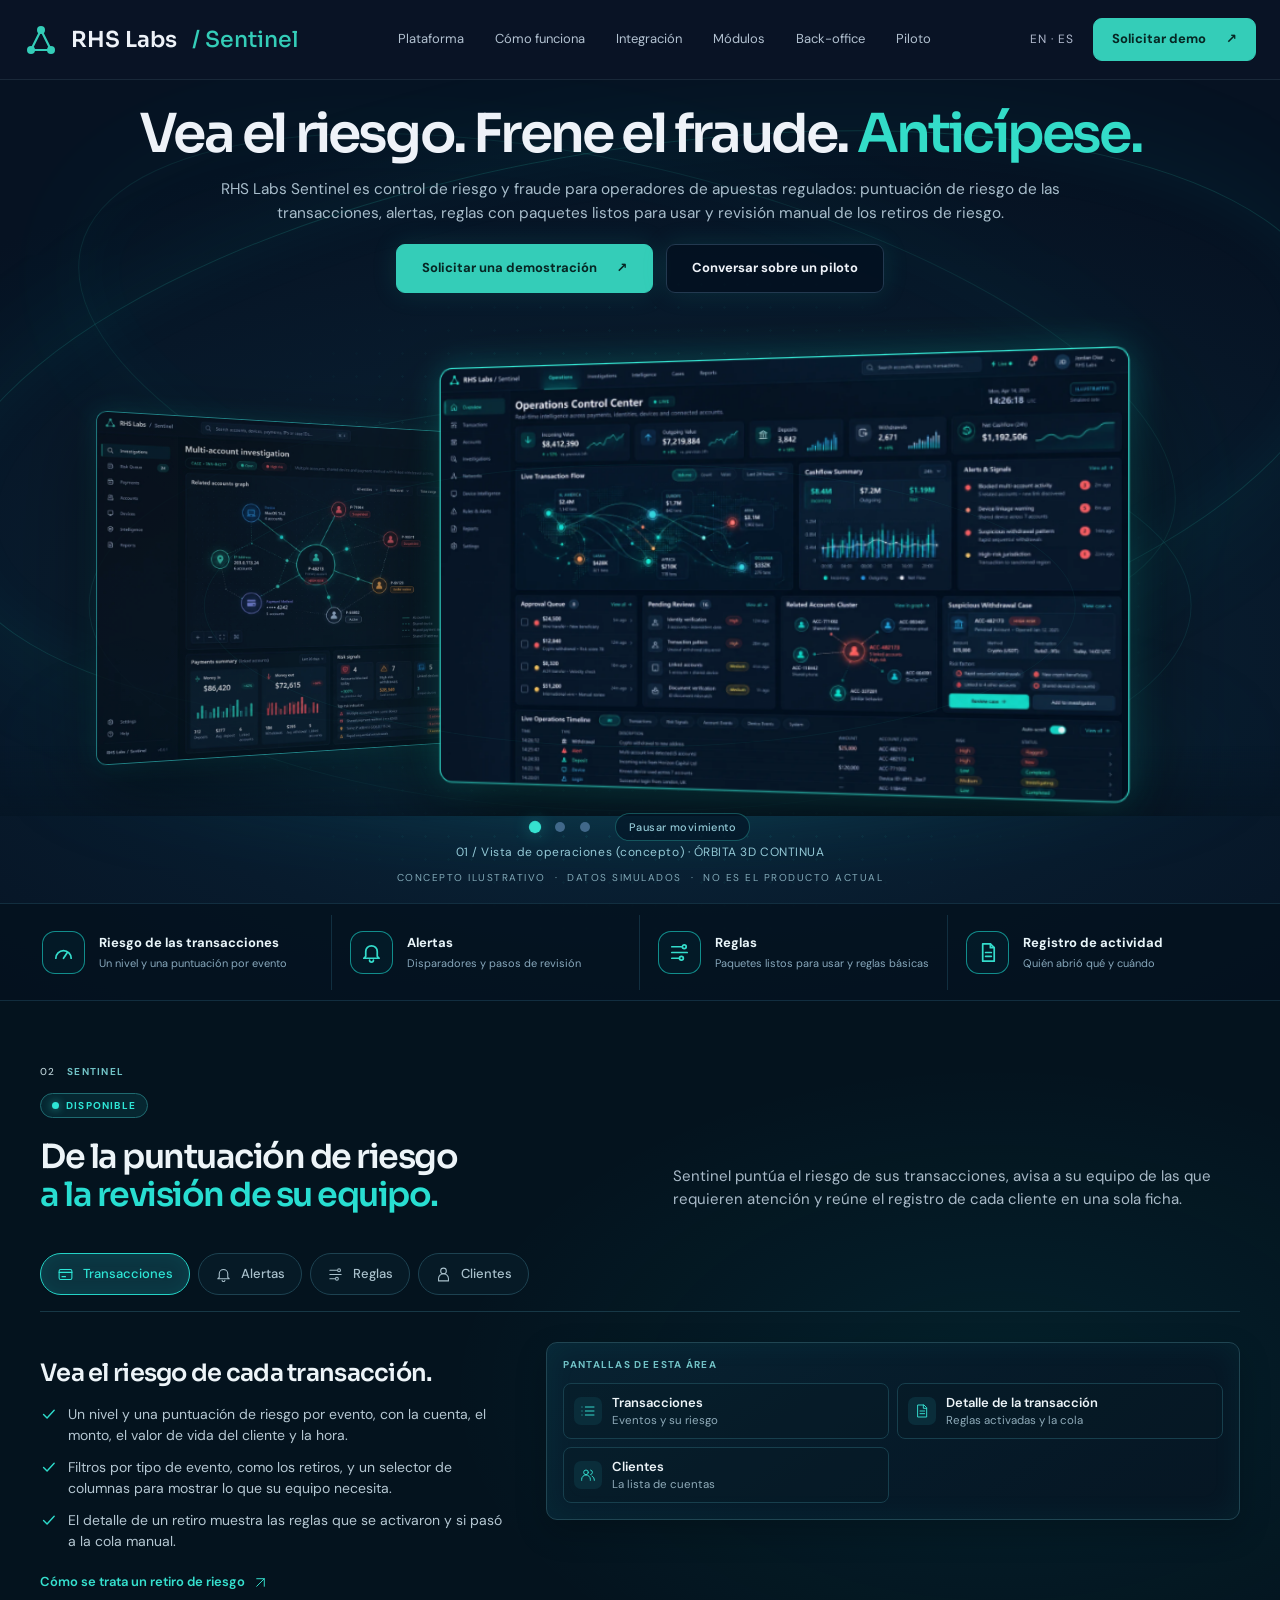
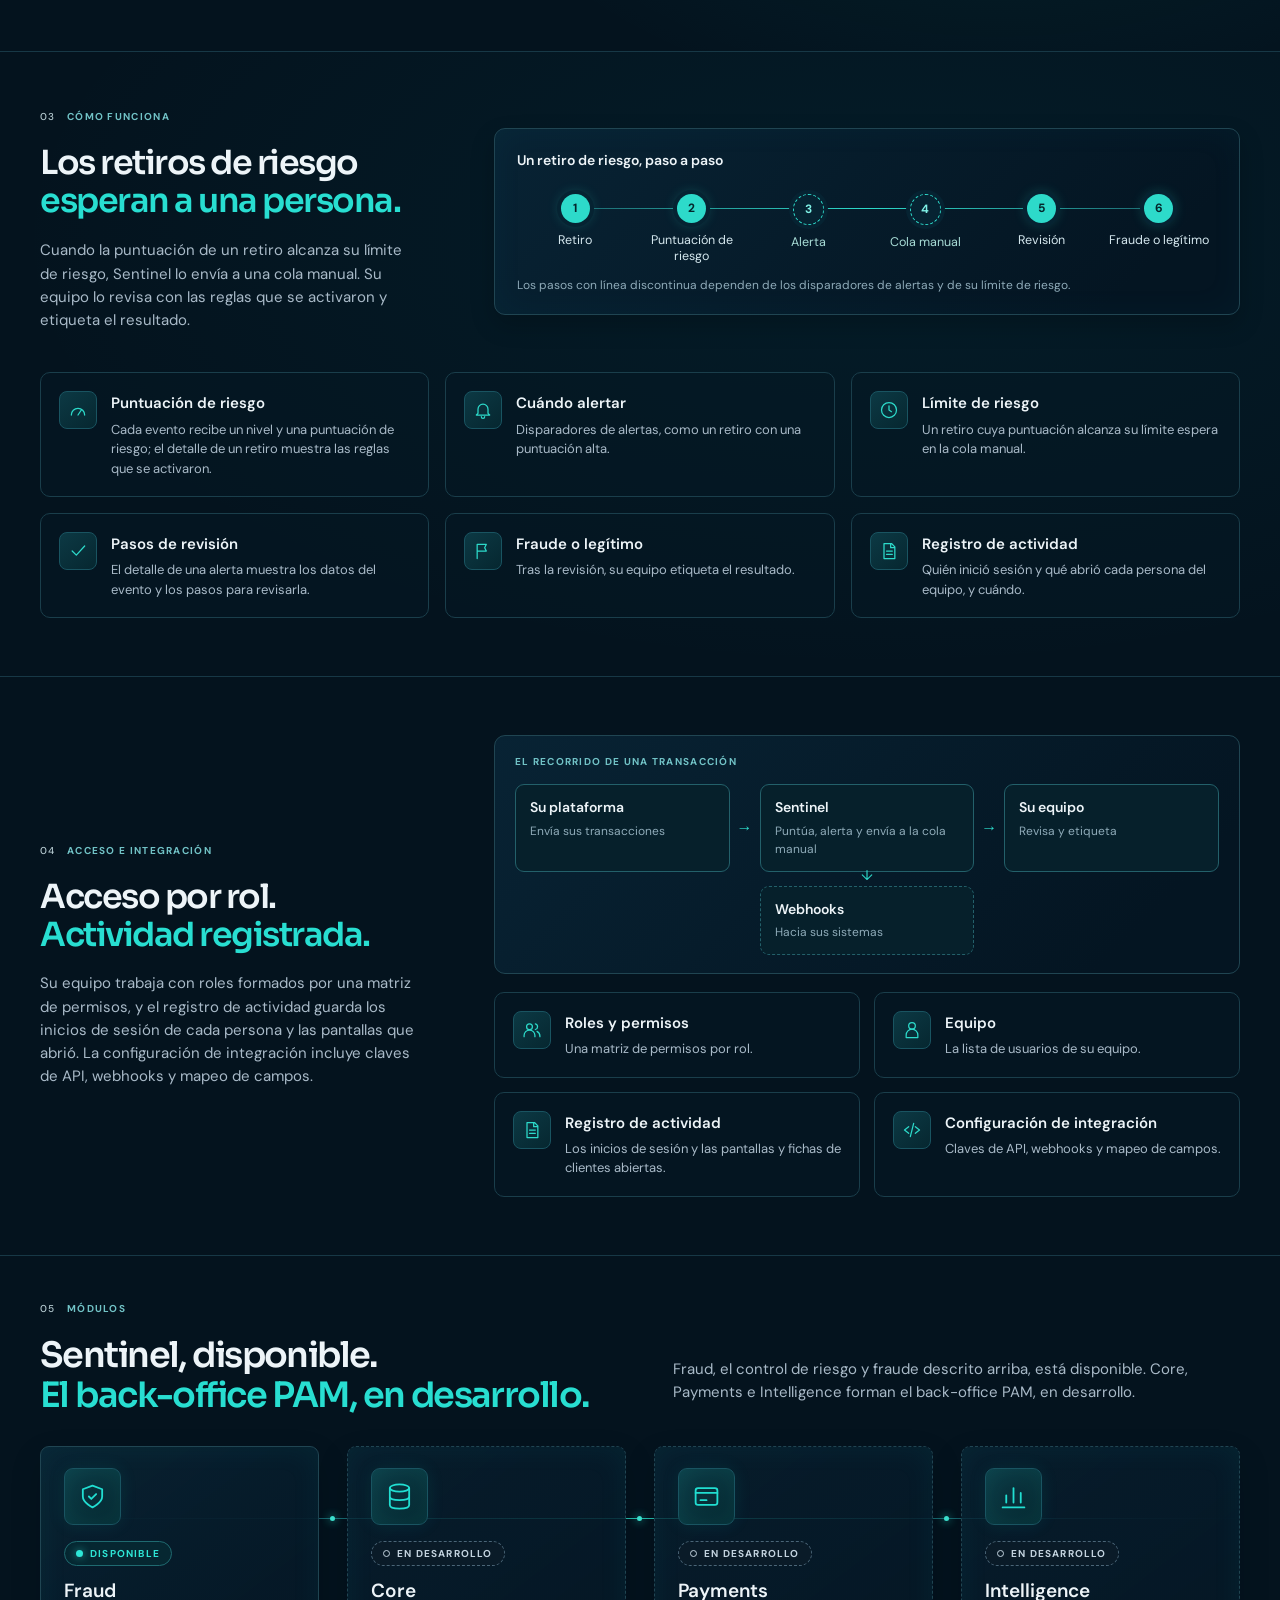
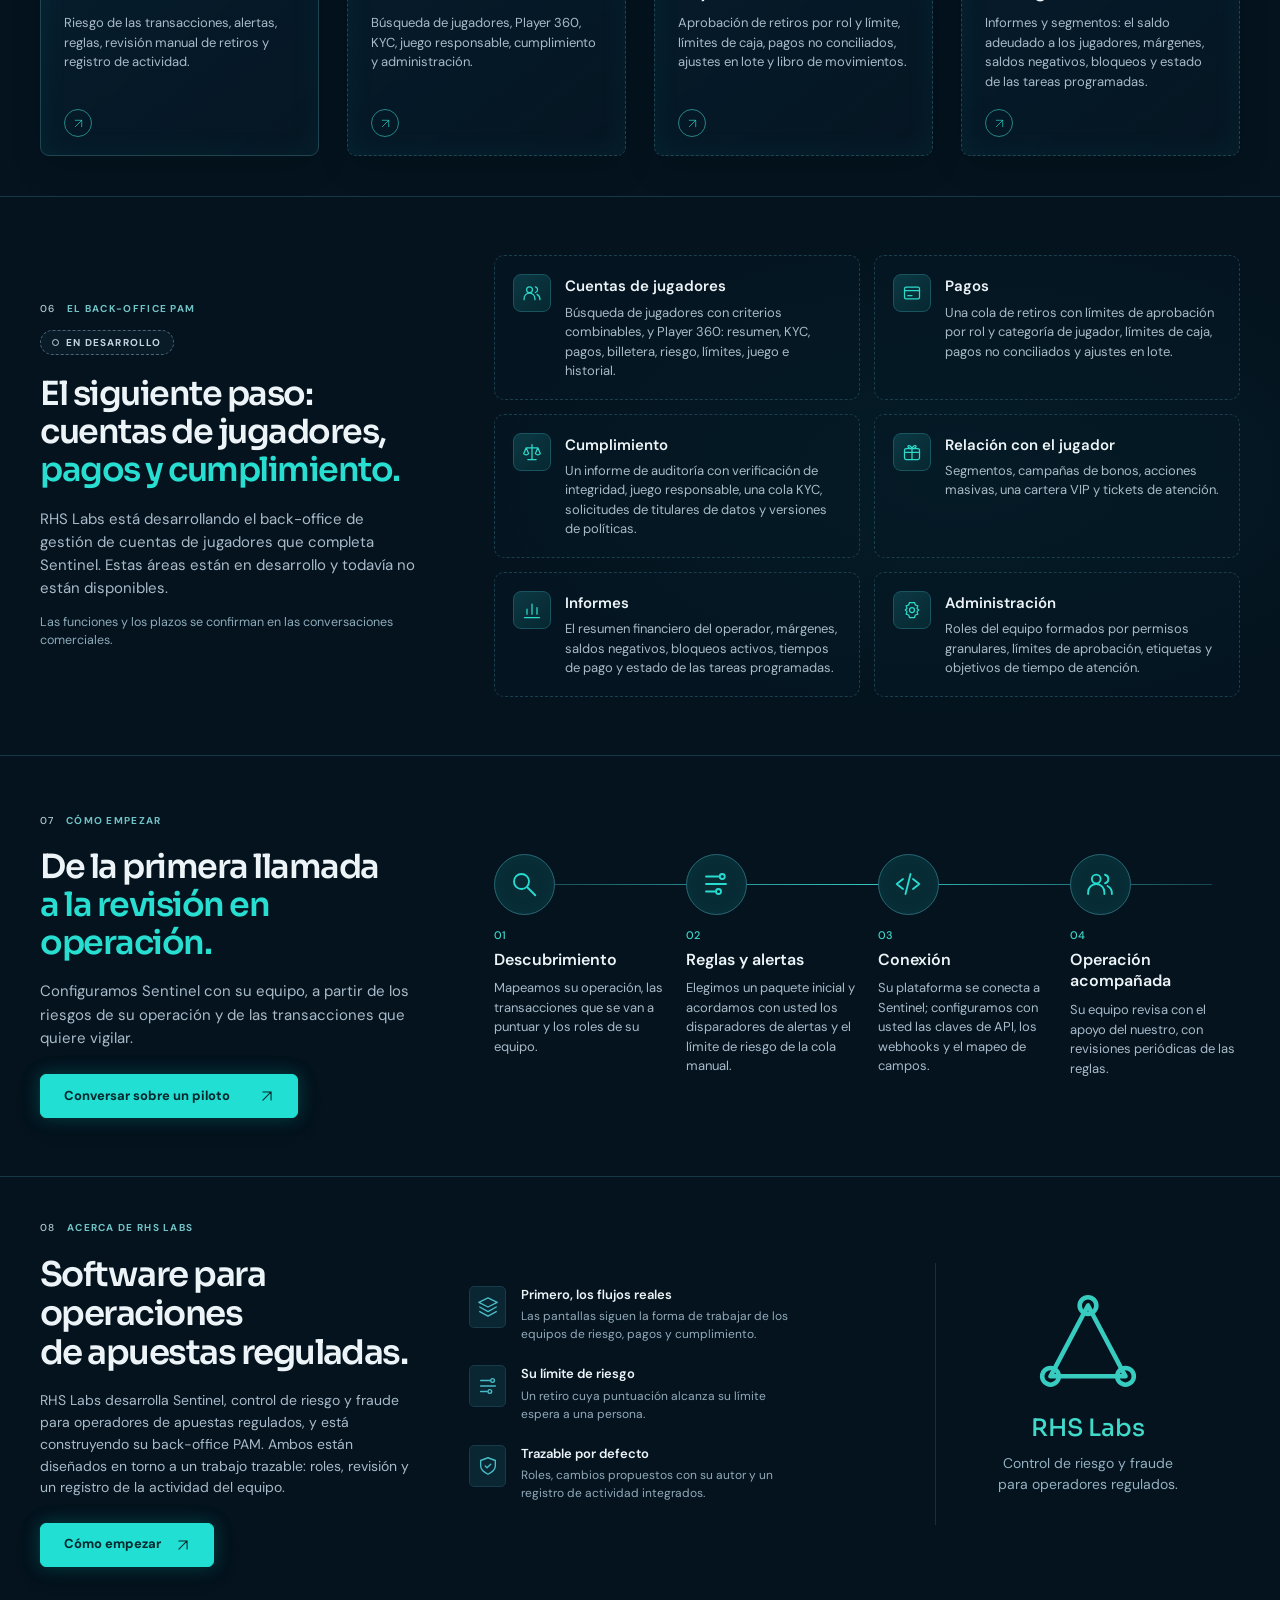
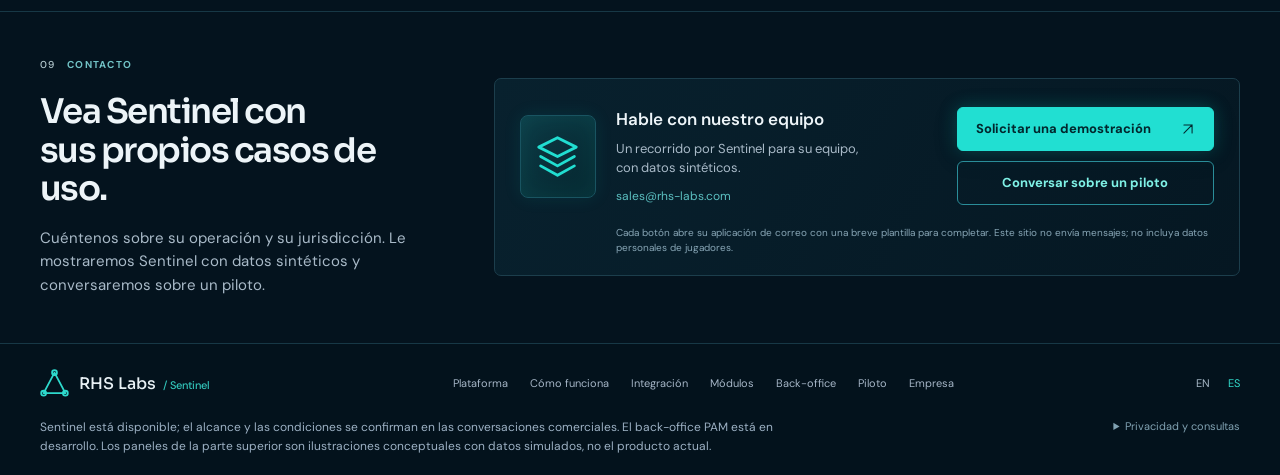
==== commit 0d52deff: "fix(site): phase 8 claims audit — only what the demo showed (RHS-059) - The concept hero badge no lo" ====
--- a/es/index.html
+++ b/es/index.html
@@ -1,22 +1,22 @@
 <!DOCTYPE html>
 <html lang="es"><head>
 <meta charset="utf-8"><meta name="viewport" content="width=device-width, initial-scale=1.0"><meta name="theme-color" content="#0A1426">
-<title>RHS Labs Sentinel — Control de riesgo y fraude para operadores de apuestas regulados</title><meta name="description" content="Control de riesgo y fraude para operadores de apuestas regulados: puntuación de riesgo de las transacciones, alertas, reglas que su equipo controla y revisión manual de los retiros de riesgo.">
+<title>RHS Labs Sentinel — Control de riesgo y fraude para operadores de apuestas regulados</title><meta name="description" content="Control de riesgo y fraude para operadores de apuestas regulados: puntuación de riesgo de las transacciones, alertas, reglas con paquetes listos para usar y revisión manual de los retiros de riesgo.">
 <link rel="canonical" href="/es/"><link rel="alternate" hreflang="en" href="/"><link rel="alternate" hreflang="es" href="/es/"><link rel="alternate" hreflang="x-default" href="/">
-<meta property="og:type" content="website"><meta property="og:site_name" content="RHS Labs"><meta property="og:title" content="RHS Labs Sentinel — Control de riesgo y fraude para operadores de apuestas regulados"><meta property="og:description" content="Control de riesgo y fraude para operadores de apuestas regulados: puntuación de riesgo de las transacciones, alertas, reglas que su equipo controla y revisión manual de los retiros de riesgo."><meta property="og:locale" content="es_ES"><meta property="og:locale:alternate" content="en_US"><meta property="og:image" content="/assets/og-image-es.jpg"><meta property="og:image:width" content="1200"><meta property="og:image:height" content="630"><meta property="og:image:alt" content="RHS Labs Sentinel: control de riesgo y fraude para operadores regulados."><meta name="twitter:card" content="summary_large_image"><meta name="twitter:image" content="/assets/og-image-es.jpg">
+<meta property="og:type" content="website"><meta property="og:site_name" content="RHS Labs"><meta property="og:title" content="RHS Labs Sentinel — Control de riesgo y fraude para operadores de apuestas regulados"><meta property="og:description" content="Control de riesgo y fraude para operadores de apuestas regulados: puntuación de riesgo de las transacciones, alertas, reglas con paquetes listos para usar y revisión manual de los retiros de riesgo."><meta property="og:locale" content="es_ES"><meta property="og:locale:alternate" content="en_US"><meta property="og:image" content="/assets/og-image-es.jpg"><meta property="og:image:width" content="1200"><meta property="og:image:height" content="630"><meta property="og:image:alt" content="RHS Labs Sentinel: control de riesgo y fraude para operadores regulados."><meta name="twitter:card" content="summary_large_image"><meta name="twitter:image" content="/assets/og-image-es.jpg">
 <link rel="icon" href="/assets/favicon.svg" type="image/svg+xml"><link rel="preload" href="/assets/dashboard-1.webp" as="image" fetchpriority="high">
 <link rel="preload" href="/assets/fonts/sora-latin-600-normal.woff2" as="font" type="font/woff2" crossorigin><link rel="preload" href="/assets/fonts/dm-sans-latin-400-normal.woff2" as="font" type="font/woff2" crossorigin>
 <link rel="stylesheet" href="/assets/fonts.css"><link rel="stylesheet" href="/assets/hero-v6.css"><link rel="stylesheet" href="/site.css">
 <script src="/site.js" defer></script><script src="/assets/hero-v6.js" defer></script>
 </head><body><a class="rhs-skip" href="#platform">Saltar al contenido</a>
-<header><div class="bar wrap"><a class="brand" href="#home" aria-label="RHS Labs Sentinel — volver al inicio"><svg viewBox="0 0 34 34" aria-hidden="true"><path d="M17 7L7 27H27Z" fill="none" stroke="#34CDB8" stroke-width="2.2" stroke-linejoin="round"/><circle cx="17" cy="7" r="4" fill="#34CDB8"/><circle cx="7" cy="27" r="4" fill="#34CDB8"/><circle cx="27" cy="27" r="4" fill="#34CDB8"/></svg>RHS Labs <em>/ Sentinel</em></a><nav class="nav" id="main-nav" aria-label="Menú principal"><a href="#platform">Plataforma</a><a href="#how">Cómo funciona</a><a href="#security">Integración</a><a href="#modules">Módulos</a><a href="#back-office">Back-office</a><a href="#pilot">Piloto</a><span class="rhs-mobile-language"><a href="/" data-language="en" lang="en" aria-label="English">EN</a> · <a href="/es/" data-language="es" lang="es" aria-label="Español">ES</a></span></nav><div class="nav-actions"><span class="lang"><a href="/" data-language="en" lang="en" aria-label="English">EN</a> · <a href="/es/" data-language="es" lang="es" aria-label="Español">ES</a></span><a class="btn sm" href="mailto:sales@rhs-labs.com?subject=Solicitud%20de%20demostraci%C3%B3n%20de%20Sentinel&amp;body=Hola%2C%20equipo%20de%20RHS%20Labs%3A%0D%0A%0D%0AMe%20gustar%C3%ADa%20ver%20una%20demostraci%C3%B3n%20de%20RHS%20Labs%20Sentinel.%0D%0A%0D%0AEmpresa%3A%0D%0AJurisdicci%C3%B3n%28es%29%3A%0D%0AVolumen%20aproximado%20%28jugadores%20activos%20o%20transacciones%20mensuales%29%3A%0D%0AM%C3%B3dulos%20de%20inter%C3%A9s%20%28Core%2C%20Payments%2C%20Intelligence%2C%20Fraud%29%3A%0D%0A%0D%0APor%20favor%2C%20no%20incluya%20datos%20personales%20de%20jugadores%20en%20este%20correo." data-cta="demo">Solicitar demo<span class="rhs-sr"> (abre su aplicación de correo)</span> <span aria-hidden="true">↗</span></a><button class="hamburger" id="menu-toggle" aria-label="Abrir navegación" data-label-open="Abrir navegación" data-label-close="Cerrar navegación" aria-expanded="false" aria-controls="main-nav"><svg viewBox="0 0 24 24"><path d="M4 7h16M4 12h16M4 17h16" stroke="currentColor" stroke-width="2" fill="none" stroke-linecap="round"/></svg></button></div></div></header><main><section id="home" class="hero-v2" aria-label="Presentación de la plataforma Sentinel">
+<header><div class="bar wrap"><a class="brand" href="#home" aria-label="RHS Labs Sentinel — volver al inicio"><svg viewBox="0 0 34 34" aria-hidden="true"><path d="M17 7L7 27H27Z" fill="none" stroke="#34CDB8" stroke-width="2.2" stroke-linejoin="round"/><circle cx="17" cy="7" r="4" fill="#34CDB8"/><circle cx="7" cy="27" r="4" fill="#34CDB8"/><circle cx="27" cy="27" r="4" fill="#34CDB8"/></svg>RHS Labs <em>/ Sentinel</em></a><nav class="nav" id="main-nav" aria-label="Menú principal"><a href="#platform">Plataforma</a><a href="#how">Cómo funciona</a><a href="#security">Integración</a><a href="#modules">Módulos</a><a href="#back-office">Back-office</a><a href="#pilot">Piloto</a><span class="rhs-mobile-language"><a href="/" data-language="en" lang="en" aria-label="English">EN</a> · <a href="/es/" data-language="es" lang="es" aria-label="Español">ES</a></span></nav><div class="nav-actions"><span class="lang"><a href="/" data-language="en" lang="en" aria-label="English">EN</a> · <a href="/es/" data-language="es" lang="es" aria-label="Español">ES</a></span><a class="btn sm" href="mailto:sales@rhs-labs.com?subject=Solicitud%20de%20demostraci%C3%B3n%20de%20Sentinel&amp;body=Hola%2C%20equipo%20de%20RHS%20Labs%3A%0D%0A%0D%0AMe%20gustar%C3%ADa%20ver%20una%20demostraci%C3%B3n%20de%20RHS%20Labs%20Sentinel.%0D%0A%0D%0AEmpresa%3A%0D%0AJurisdicci%C3%B3n%28es%29%3A%0D%0AVolumen%20aproximado%20%28jugadores%20activos%20o%20transacciones%20mensuales%29%3A%0D%0AM%C3%B3dulos%20de%20inter%C3%A9s%20%28Fraud%20est%C3%A1%20disponible%3B%20Core%2C%20Payments%20e%20Intelligence%20est%C3%A1n%20en%20desarrollo%29%3A%0D%0A%0D%0APor%20favor%2C%20no%20incluya%20datos%20personales%20de%20jugadores%20en%20este%20correo." data-cta="demo">Solicitar demo<span class="rhs-sr"> (abre su aplicación de correo)</span> <span aria-hidden="true">↗</span></a><button class="hamburger" id="menu-toggle" aria-label="Abrir navegación" data-label-open="Abrir navegación" data-label-close="Cerrar navegación" aria-expanded="false" aria-controls="main-nav"><svg viewBox="0 0 24 24"><path d="M4 7h16M4 12h16M4 17h16" stroke="currentColor" stroke-width="2" fill="none" stroke-linecap="round"/></svg></button></div></div></header><main><section id="home" class="hero-v2" aria-label="Presentación de la plataforma Sentinel">
   <div class="hero-atmosphere" aria-hidden="true"><div class="glow-ribbon glow-a"></div><div class="glow-ribbon glow-b"></div><div class="dot-halo"></div></div>
   <div class="hero-heading wrap">
     <span class="hero-eyebrow">RHS LABS &nbsp;/&nbsp; PLATAFORMA SENTINEL</span>
     <h1>Vea el riesgo. Frene el fraude. <span>Anticípese.</span></h1>
-    <p class="hero-subtitle">RHS Labs Sentinel es control de riesgo y fraude para operadores de apuestas regulados: puntuación de riesgo de las transacciones, alertas, reglas que su equipo controla y revisión manual de los retiros de riesgo.</p>
+    <p class="hero-subtitle">RHS Labs Sentinel es control de riesgo y fraude para operadores de apuestas regulados: puntuación de riesgo de las transacciones, alertas, reglas con paquetes listos para usar y revisión manual de los retiros de riesgo.</p>
     <div class="hero-buttons">
-      <a class="btn" href="mailto:sales@rhs-labs.com?subject=Solicitud%20de%20demostraci%C3%B3n%20de%20Sentinel&amp;body=Hola%2C%20equipo%20de%20RHS%20Labs%3A%0D%0A%0D%0AMe%20gustar%C3%ADa%20ver%20una%20demostraci%C3%B3n%20de%20RHS%20Labs%20Sentinel.%0D%0A%0D%0AEmpresa%3A%0D%0AJurisdicci%C3%B3n%28es%29%3A%0D%0AVolumen%20aproximado%20%28jugadores%20activos%20o%20transacciones%20mensuales%29%3A%0D%0AM%C3%B3dulos%20de%20inter%C3%A9s%20%28Core%2C%20Payments%2C%20Intelligence%2C%20Fraud%29%3A%0D%0A%0D%0APor%20favor%2C%20no%20incluya%20datos%20personales%20de%20jugadores%20en%20este%20correo." data-cta="demo">Solicitar una demostración<span class="rhs-sr"> (abre su aplicación de correo)</span> <span aria-hidden="true">↗</span></a>
+      <a class="btn" href="mailto:sales@rhs-labs.com?subject=Solicitud%20de%20demostraci%C3%B3n%20de%20Sentinel&amp;body=Hola%2C%20equipo%20de%20RHS%20Labs%3A%0D%0A%0D%0AMe%20gustar%C3%ADa%20ver%20una%20demostraci%C3%B3n%20de%20RHS%20Labs%20Sentinel.%0D%0A%0D%0AEmpresa%3A%0D%0AJurisdicci%C3%B3n%28es%29%3A%0D%0AVolumen%20aproximado%20%28jugadores%20activos%20o%20transacciones%20mensuales%29%3A%0D%0AM%C3%B3dulos%20de%20inter%C3%A9s%20%28Fraud%20est%C3%A1%20disponible%3B%20Core%2C%20Payments%20e%20Intelligence%20est%C3%A1n%20en%20desarrollo%29%3A%0D%0A%0D%0APor%20favor%2C%20no%20incluya%20datos%20personales%20de%20jugadores%20en%20este%20correo." data-cta="demo">Solicitar una demostración<span class="rhs-sr"> (abre su aplicación de correo)</span> <span aria-hidden="true">↗</span></a>
       <a class="btn alt" href="#pilot">Conversar sobre un piloto</a>
     </div>
   </div>
@@ -37,22 +37,22 @@
     </div>
     <p class="screen-name" id="showcase-title" data-suffix="ÓRBITA 3D CONTINUA">01 &nbsp; / &nbsp; Vista de operaciones (concepto)</p>
   </div>
-  <div class="carousel-disclosure" data-hero-images="concept">DISPONIBLE &nbsp;·&nbsp; CONCEPTO ILUSTRATIVO &nbsp;·&nbsp; DATOS SIMULADOS</div>
+  <div class="carousel-disclosure" data-hero-images="concept">CONCEPTO ILUSTRATIVO &nbsp;·&nbsp; DATOS SIMULADOS &nbsp;·&nbsp; NO ES EL PRODUCTO ACTUAL</div>
   <div class="hero-feature-strip"><div class="wrap feature-grid">
     <div class="value-point"><span class="value-symbol" aria-hidden="true"><svg viewBox="0 0 24 24"><path d="M4 18a8 8 0 1 1 16 0M12 18l4-6"/></svg></span><span><b>Riesgo de las transacciones</b><small>Un nivel y una puntuación por evento</small></span></div>
     <div class="value-point"><span class="value-symbol" aria-hidden="true"><svg viewBox="0 0 24 24"><path d="M6 16v-5a6 6 0 0 1 12 0v5l2 2H4Z"/><path d="M10 20a2 2 0 0 0 4 0"/></svg></span><span><b>Alertas</b><small>Disparadores y pasos de revisión</small></span></div>
-    <div class="value-point"><span class="value-symbol" aria-hidden="true"><svg viewBox="0 0 24 24"><path d="M4 6h10M4 12h16M4 18h7"/><circle cx="17" cy="6" r="2"/><circle cx="14" cy="18" r="2"/></svg></span><span><b>Reglas bajo su control</b><small>Paquetes, reglas básicas y avanzadas</small></span></div>
-    <div class="value-point"><span class="value-symbol" aria-hidden="true"><svg viewBox="0 0 24 24"><path d="M7 3h8l4 4v14H7z"/><path d="M15 3v4h4M10 12h6M10 16h6"/></svg></span><span><b>Registro de actividad</b><small>Quién hizo qué y cuándo</small></span></div>
+    <div class="value-point"><span class="value-symbol" aria-hidden="true"><svg viewBox="0 0 24 24"><path d="M4 6h10M4 12h16M4 18h7"/><circle cx="17" cy="6" r="2"/><circle cx="14" cy="18" r="2"/></svg></span><span><b>Reglas</b><small>Paquetes listos para usar y reglas básicas</small></span></div>
+    <div class="value-point"><span class="value-symbol" aria-hidden="true"><svg viewBox="0 0 24 24"><path d="M7 3h8l4 4v14H7z"/><path d="M15 3v4h4M10 12h6M10 16h6"/></svg></span><span><b>Registro de actividad</b><small>Quién abrió qué y cuándo</small></span></div>
   </div></div>
 </section>
 <div class="rhs-content">
-<section id="platform" class="rhs-sector rhs-tour-sector" data-sector="2" data-status="available"><div class="wrap"><div class="rhs-section-heading"><div class="rhs-sector-copy"><span class="rhs-kicker"><b>02</b> SENTINEL</span><span class="rhs-status rhs-status-available">Disponible</span><h2>De cada transacción<br><em>a una decisión revisada.</em></h2><p>Sentinel puntúa el riesgo de sus transacciones, avisa a su equipo de las que requieren atención y reúne el registro de cada cliente en una sola ficha.</p></div></div><div class="rhs-tour" data-tour><div class="rhs-tour-tabs" role="tablist" aria-label="Áreas de Sentinel"><button type="button" role="tab" class="rhs-tour-tab" id="tour-tab-transactions" aria-controls="tour-transactions" aria-selected="true" tabindex="0"><svg class="rhs-icon " viewBox="0 0 24 24" aria-hidden="true" fill="none" stroke="currentColor" stroke-width="1.5" stroke-linecap="round" stroke-linejoin="round"><rect x="3" y="5" width="18" height="14" rx="2"/><path d="M3 9h18M7 15h5"/></svg><span>Transacciones</span></button><button type="button" role="tab" class="rhs-tour-tab" id="tour-tab-alerts" aria-controls="tour-alerts" aria-selected="false" tabindex="-1"><svg class="rhs-icon " viewBox="0 0 24 24" aria-hidden="true" fill="none" stroke="currentColor" stroke-width="1.5" stroke-linecap="round" stroke-linejoin="round"><path d="M6 16v-5a6 6 0 0 1 12 0v5l2 2H4Z"/><path d="M10 20a2 2 0 0 0 4 0"/></svg><span>Alertas</span></button><button type="button" role="tab" class="rhs-tour-tab" id="tour-tab-rules" aria-controls="tour-rules" aria-selected="false" tabindex="-1"><svg class="rhs-icon " viewBox="0 0 24 24" aria-hidden="true" fill="none" stroke="currentColor" stroke-width="1.5" stroke-linecap="round" stroke-linejoin="round"><path d="M4 6h10M4 12h16M4 18h7"/><circle cx="17" cy="6" r="2"/><circle cx="14" cy="18" r="2"/></svg><span>Reglas</span></button><button type="button" role="tab" class="rhs-tour-tab" id="tour-tab-customers" aria-controls="tour-customers" aria-selected="false" tabindex="-1"><svg class="rhs-icon " viewBox="0 0 24 24" aria-hidden="true" fill="none" stroke="currentColor" stroke-width="1.5" stroke-linecap="round" stroke-linejoin="round"><circle cx="12" cy="7" r="4"/><path d="M5 21v-3a7 7 0 0 1 14 0v3Z"/></svg><span>Clientes</span></button></div><div class="rhs-tour-panel" role="tabpanel" id="tour-transactions" aria-labelledby="tour-tab-transactions" tabindex="0"><div class="rhs-tour-copy"><h3>Vea el riesgo de cada transacción.</h3><ul class="rhs-ticks"><li><svg class="rhs-icon " viewBox="0 0 24 24" aria-hidden="true" fill="none" stroke="currentColor" stroke-width="1.5" stroke-linecap="round" stroke-linejoin="round"><path d="m5 12 5 5L20 6"/></svg><span>Un nivel y una puntuación de riesgo por evento, con la cuenta, el monto, el valor de vida del cliente y la hora.</span></li><li><svg class="rhs-icon " viewBox="0 0 24 24" aria-hidden="true" fill="none" stroke="currentColor" stroke-width="1.5" stroke-linecap="round" stroke-linejoin="round"><path d="m5 12 5 5L20 6"/></svg><span>Filtros por tipo de evento, como los retiros, y un selector de columnas para mostrar lo que su equipo necesita.</span></li><li><svg class="rhs-icon " viewBox="0 0 24 24" aria-hidden="true" fill="none" stroke="currentColor" stroke-width="1.5" stroke-linecap="round" stroke-linejoin="round"><path d="m5 12 5 5L20 6"/></svg><span>Cada transacción se abre con las reglas que se activaron y si pasó a la cola manual.</span></li></ul><a class="rhs-more" href="#how">Cómo se trata un retiro de riesgo <svg class="rhs-icon " viewBox="0 0 24 24" aria-hidden="true" fill="none" stroke="currentColor" stroke-width="1.5" stroke-linecap="round" stroke-linejoin="round"><path d="M5 19 19 5M5 5h14v14"/></svg></a></div><div class="rhs-tour-visual"><div class="rhs-screens"><p class="rhs-screens-title" id="tour-screens-transactions">Pantallas de esta área</p><ul aria-labelledby="tour-screens-transactions"><li><svg class="rhs-icon " viewBox="0 0 24 24" aria-hidden="true" fill="none" stroke="currentColor" stroke-width="1.5" stroke-linecap="round" stroke-linejoin="round"><path d="M8 6h13M8 12h13M8 18h13M3 6h.01M3 12h.01M3 18h.01"/></svg><b>Transacciones</b><small>Eventos y su riesgo</small></li><li><svg class="rhs-icon " viewBox="0 0 24 24" aria-hidden="true" fill="none" stroke="currentColor" stroke-width="1.5" stroke-linecap="round" stroke-linejoin="round"><path d="M6 3h9l4 4v14H6ZM14 3v5h5M9 12h7M9 16h7"/></svg><b>Detalle de la transacción</b><small>Reglas activadas y la cola</small></li><li><svg class="rhs-icon " viewBox="0 0 24 24" aria-hidden="true" fill="none" stroke="currentColor" stroke-width="1.5" stroke-linecap="round" stroke-linejoin="round"><circle cx="9" cy="8" r="3.5"/><path d="M2.5 20v-1.5a6.5 6.5 0 0 1 13 0V20"/><path d="M16 4.6a3.5 3.5 0 0 1 0 6.8M18 13.6a6.5 6.5 0 0 1 3.5 5.9V20"/></svg><b>Clientes</b><small>La lista de cuentas</small></li></ul></div></div></div><div class="rhs-tour-panel" role="tabpanel" id="tour-alerts" aria-labelledby="tour-tab-alerts" tabindex="0" hidden><div class="rhs-tour-copy"><h3>Alertas con los pasos para revisarlas.</h3><ul class="rhs-ticks"><li><svg class="rhs-icon " viewBox="0 0 24 24" aria-hidden="true" fill="none" stroke="currentColor" stroke-width="1.5" stroke-linecap="round" stroke-linejoin="round"><path d="m5 12 5 5L20 6"/></svg><span>Una cola de alertas generada por los disparadores que usted define, como un retiro con una puntuación alta.</span></li><li><svg class="rhs-icon " viewBox="0 0 24 24" aria-hidden="true" fill="none" stroke="currentColor" stroke-width="1.5" stroke-linecap="round" stroke-linejoin="round"><path d="m5 12 5 5L20 6"/></svg><span>Cada alerta se abre con los datos del evento y sus pasos de revisión.</span></li><li><svg class="rhs-icon " viewBox="0 0 24 24" aria-hidden="true" fill="none" stroke="currentColor" stroke-width="1.5" stroke-linecap="round" stroke-linejoin="round"><path d="m5 12 5 5L20 6"/></svg><span>Listas de verificación para las revisiones y una lista de seguimiento para las cuentas que su equipo quiere observar.</span></li></ul></div><div class="rhs-tour-visual"><div class="rhs-screens"><p class="rhs-screens-title" id="tour-screens-alerts">Pantallas de esta área</p><ul aria-labelledby="tour-screens-alerts"><li><svg class="rhs-icon " viewBox="0 0 24 24" aria-hidden="true" fill="none" stroke="currentColor" stroke-width="1.5" stroke-linecap="round" stroke-linejoin="round"><path d="M6 16v-5a6 6 0 0 1 12 0v5l2 2H4Z"/><path d="M10 20a2 2 0 0 0 4 0"/></svg><b>Alertas</b><small>La cola de alertas</small></li><li><svg class="rhs-icon " viewBox="0 0 24 24" aria-hidden="true" fill="none" stroke="currentColor" stroke-width="1.5" stroke-linecap="round" stroke-linejoin="round"><rect x="3" y="7" width="18" height="13" rx="2"/><path d="M8 7V5a2 2 0 0 1 2-2h4a2 2 0 0 1 2 2v2M3 13h18"/></svg><b>Detalle de la alerta</b><small>Datos del evento y pasos de revisión</small></li><li><svg class="rhs-icon " viewBox="0 0 24 24" aria-hidden="true" fill="none" stroke="currentColor" stroke-width="1.5" stroke-linecap="round" stroke-linejoin="round"><path d="M3 12h4l3-7 4 14 3-7h4"/></svg><b>Cuándo alertar</b><small>Disparadores de alertas</small></li><li><svg class="rhs-icon " viewBox="0 0 24 24" aria-hidden="true" fill="none" stroke="currentColor" stroke-width="1.5" stroke-linecap="round" stroke-linejoin="round"><path d="m5 12 5 5L20 6"/></svg><b>Listas de verificación</b><small>Pasos de revisión</small></li><li><svg class="rhs-icon " viewBox="0 0 24 24" aria-hidden="true" fill="none" stroke="currentColor" stroke-width="1.5" stroke-linecap="round" stroke-linejoin="round"><path d="m12 3 2.7 5.6 6.1.9-4.4 4.3 1 6.1L12 17l-5.4 2.9 1-6.1L3.2 9.5l6.1-.9Z"/></svg><b>Seguimiento</b><small>Cuentas en observación</small></li></ul></div></div></div><div class="rhs-tour-panel" role="tabpanel" id="tour-rules" aria-labelledby="tour-tab-rules" tabindex="0" hidden><div class="rhs-tour-copy"><h3>Reglas bajo el control de su equipo.</h3><ul class="rhs-ticks"><li><svg class="rhs-icon " viewBox="0 0 24 24" aria-hidden="true" fill="none" stroke="currentColor" stroke-width="1.5" stroke-linecap="round" stroke-linejoin="round"><path d="m5 12 5 5L20 6"/></svg><span>Empiece con un paquete listo para usar y ajuste las reglas básicas categoría por categoría.</span></li><li><svg class="rhs-icon " viewBox="0 0 24 24" aria-hidden="true" fill="none" stroke="currentColor" stroke-width="1.5" stroke-linecap="round" stroke-linejoin="round"><path d="m5 12 5 5L20 6"/></svg><span>Reglas avanzadas para condiciones más específicas.</span></li><li><svg class="rhs-icon " viewBox="0 0 24 24" aria-hidden="true" fill="none" stroke="currentColor" stroke-width="1.5" stroke-linecap="round" stroke-linejoin="round"><path d="m5 12 5 5L20 6"/></svg><span>Una vista del desempeño de cada regla, y los cambios de reglas retenidos en Aprobaciones con quién los propuso.</span></li></ul></div><div class="rhs-tour-visual"><div class="rhs-screens"><p class="rhs-screens-title" id="tour-screens-rules">Pantallas de esta área</p><ul aria-labelledby="tour-screens-rules"><li><svg class="rhs-icon " viewBox="0 0 24 24" aria-hidden="true" fill="none" stroke="currentColor" stroke-width="1.5" stroke-linecap="round" stroke-linejoin="round"><path d="m2 7 10-5 10 5-10 5ZM3 12l9 5 9-5M3 17l9 5 9-5"/></svg><b>Reglas básicas</b><small>Paquetes y categorías</small></li><li><svg class="rhs-icon " viewBox="0 0 24 24" aria-hidden="true" fill="none" stroke="currentColor" stroke-width="1.5" stroke-linecap="round" stroke-linejoin="round"><path d="m9 3-1 3-3 1 1 3-2 2 2 2-1 3 3 1 1 3h6l1-3 3-1-1-3 2-2-2-2 1-3-3-1-1-3Z"/><circle cx="12" cy="12" r="3"/></svg><b>Reglas avanzadas</b><small>Condiciones específicas</small></li><li><svg class="rhs-icon " viewBox="0 0 24 24" aria-hidden="true" fill="none" stroke="currentColor" stroke-width="1.5" stroke-linecap="round" stroke-linejoin="round"><path d="M3 21h18M6 17v-6m6 6V5m6 12v-8"/></svg><b>Desempeño</b><small>Resultados de cada regla</small></li><li><svg class="rhs-icon " viewBox="0 0 24 24" aria-hidden="true" fill="none" stroke="currentColor" stroke-width="1.5" stroke-linecap="round" stroke-linejoin="round"><path d="m3 12 4 4 7-8M10 16l1 1 10-11"/></svg><b>Aprobaciones</b><small>Cambios de reglas propuestos</small></li></ul></div></div></div><div class="rhs-tour-panel" role="tabpanel" id="tour-customers" aria-labelledby="tour-tab-customers" tabindex="0" hidden><div class="rhs-tour-copy"><h3>Una ficha para cada cliente.</h3><ul class="rhs-ticks"><li><svg class="rhs-icon " viewBox="0 0 24 24" aria-hidden="true" fill="none" stroke="currentColor" stroke-width="1.5" stroke-linecap="round" stroke-linejoin="round"><path d="m5 12 5 5L20 6"/></svg><span>El registro del cliente: estado, KYC, fechas clave, saldo, valor de vida del cliente y país.</span></li><li><svg class="rhs-icon " viewBox="0 0 24 24" aria-hidden="true" fill="none" stroke="currentColor" stroke-width="1.5" stroke-linecap="round" stroke-linejoin="round"><path d="m5 12 5 5L20 6"/></svg><span>Una línea de tiempo de depósitos y retiros, las apuestas y el historial de acciones en la cuenta.</span></li><li><svg class="rhs-icon " viewBox="0 0 24 24" aria-hidden="true" fill="none" stroke="currentColor" stroke-width="1.5" stroke-linecap="round" stroke-linejoin="round"><path d="m5 12 5 5L20 6"/></svg><span>Busque desde cualquier pantalla con Ctrl+K.</span></li></ul><a class="rhs-more" href="#security">Acceso e integración <svg class="rhs-icon " viewBox="0 0 24 24" aria-hidden="true" fill="none" stroke="currentColor" stroke-width="1.5" stroke-linecap="round" stroke-linejoin="round"><path d="M5 19 19 5M5 5h14v14"/></svg></a></div><div class="rhs-tour-visual"><div class="rhs-screens"><p class="rhs-screens-title" id="tour-screens-customers">Pantallas de esta área</p><ul aria-labelledby="tour-screens-customers"><li><svg class="rhs-icon " viewBox="0 0 24 24" aria-hidden="true" fill="none" stroke="currentColor" stroke-width="1.5" stroke-linecap="round" stroke-linejoin="round"><circle cx="9" cy="8" r="3.5"/><path d="M2.5 20v-1.5a6.5 6.5 0 0 1 13 0V20"/><path d="M16 4.6a3.5 3.5 0 0 1 0 6.8M18 13.6a6.5 6.5 0 0 1 3.5 5.9V20"/></svg><b>Clientes</b><small>La lista de cuentas</small></li><li><svg class="rhs-icon " viewBox="0 0 24 24" aria-hidden="true" fill="none" stroke="currentColor" stroke-width="1.5" stroke-linecap="round" stroke-linejoin="round"><circle cx="12" cy="7" r="4"/><path d="M5 21v-3a7 7 0 0 1 14 0v3Z"/></svg><b>Ficha del cliente</b><small>Registro, línea de tiempo, apuestas e historial</small></li><li><svg class="rhs-icon " viewBox="0 0 24 24" aria-hidden="true" fill="none" stroke="currentColor" stroke-width="1.5" stroke-linecap="round" stroke-linejoin="round"><circle cx="10" cy="10" r="6"/><path d="m15 15 6 6"/></svg><b>Búsqueda global</b><small>Ctrl+K desde cualquier pantalla</small></li></ul></div></div></div></div></div></section>
-<section id="how" class="rhs-sector rhs-payments-sector rhs-how" data-sector="3" data-status="available"><span id="payments" class="rhs-anchor"></span><div class="wrap"><div class="rhs-split"><div class="rhs-sector-copy"><span class="rhs-kicker"><b>03</b> CÓMO FUNCIONA</span><h2>Los retiros de riesgo<br><em>esperan a una persona.</em></h2><p>Cuando la puntuación de un retiro alcanza el límite de riesgo que usted define, Sentinel lo pone en una cola manual. Su equipo lo revisa con las reglas que se activaron y etiqueta el resultado.</p></div><figure class="rhs-flow"><figcaption><b>Un retiro de riesgo, paso a paso</b></figcaption><ol class="rhs-flow-steps"><li class="rhs-flow-step"><span>Retiro</span></li><li class="rhs-flow-step"><span>Puntuación de riesgo</span></li><li class="rhs-flow-step rhs-flow-optional"><span>Alerta</span></li><li class="rhs-flow-step rhs-flow-optional"><span>Cola manual</span></li><li class="rhs-flow-step"><span>Revisión</span></li><li class="rhs-flow-step"><span>Fraude o legítimo</span></li></ol><p class="rhs-flow-note">Los pasos con línea discontinua dependen de su configuración: los disparadores de alertas y su límite de riesgo.</p></figure></div><ul class="rhs-capabilities"><li><span class="rhs-mini-icon"><svg class="rhs-icon " viewBox="0 0 24 24" aria-hidden="true" fill="none" stroke="currentColor" stroke-width="1.5" stroke-linecap="round" stroke-linejoin="round"><path d="M4 18a8 8 0 1 1 16 0M12 18l4-6"/></svg></span><div><h3>Puntuación de riesgo</h3><p>Cada evento recibe un nivel y una puntuación de riesgo según las reglas que se activaron.</p></div></li><li><span class="rhs-mini-icon"><svg class="rhs-icon " viewBox="0 0 24 24" aria-hidden="true" fill="none" stroke="currentColor" stroke-width="1.5" stroke-linecap="round" stroke-linejoin="round"><path d="M6 16v-5a6 6 0 0 1 12 0v5l2 2H4Z"/><path d="M10 20a2 2 0 0 0 4 0"/></svg></span><div><h3>Cuándo alertar</h3><p>Los disparadores que usted define deciden qué eventos generan una alerta.</p></div></li><li><span class="rhs-mini-icon"><svg class="rhs-icon " viewBox="0 0 24 24" aria-hidden="true" fill="none" stroke="currentColor" stroke-width="1.5" stroke-linecap="round" stroke-linejoin="round"><circle cx="12" cy="12" r="9"/><path d="M12 7v5l3 2"/></svg></span><div><h3>Límite de riesgo</h3><p>Un retiro cuya puntuación alcanza su límite espera en la cola manual.</p></div></li><li><span class="rhs-mini-icon"><svg class="rhs-icon " viewBox="0 0 24 24" aria-hidden="true" fill="none" stroke="currentColor" stroke-width="1.5" stroke-linecap="round" stroke-linejoin="round"><path d="m5 12 5 5L20 6"/></svg></span><div><h3>Pasos de revisión</h3><p>Cada alerta se abre con los datos del evento y los pasos para revisarla.</p></div></li><li><span class="rhs-mini-icon"><svg class="rhs-icon " viewBox="0 0 24 24" aria-hidden="true" fill="none" stroke="currentColor" stroke-width="1.5" stroke-linecap="round" stroke-linejoin="round"><path d="M5 21V4M5 4h11l-2 4 2 4H5"/></svg></span><div><h3>Fraude o legítimo</h3><p>Tras la revisión, su equipo etiqueta el resultado.</p></div></li><li><span class="rhs-mini-icon"><svg class="rhs-icon " viewBox="0 0 24 24" aria-hidden="true" fill="none" stroke="currentColor" stroke-width="1.5" stroke-linecap="round" stroke-linejoin="round"><path d="M6 3h9l4 4v14H6ZM14 3v5h5M9 12h7M9 16h7"/></svg></span><div><h3>Registro de actividad</h3><p>Qué abrió e hizo cada persona del equipo, y cuándo.</p></div></li></ul></div></section>
-<section id="security" class="rhs-sector rhs-security" data-sector="4" data-status="available"><div class="wrap"><div class="rhs-split"><div class="rhs-sector-copy"><span class="rhs-kicker"><b>04</b> ACCESO E INTEGRACIÓN</span><h2>Acceso por rol.<br><em>Actividad registrada.</em></h2><p>Su equipo trabaja con roles formados por una matriz de permisos, y el registro de actividad guarda lo que hizo cada persona. Su plataforma se conecta mediante claves de API, webhooks y mapeo de campos.</p></div><div class="rhs-security-visual"><figure class="rhs-arch"><figcaption>El recorrido de un evento</figcaption><ol><li><b>Su plataforma</b><small>Envía eventos con una clave de API</small></li><li><b>Sentinel</b><small>Puntúa, alerta y retiene</small></li><li><b>Su equipo</b><small>Revisa y etiqueta</small></li></ol><p class="rhs-arch-idp rhs-arch-out"><b>Webhooks</b><small>Resultados de vuelta a sus sistemas</small></p></figure><ul class="rhs-control-grid rhs-security-list"><li><span class="rhs-mini-icon"><svg class="rhs-icon " viewBox="0 0 24 24" aria-hidden="true" fill="none" stroke="currentColor" stroke-width="1.5" stroke-linecap="round" stroke-linejoin="round"><circle cx="9" cy="8" r="3.5"/><path d="M2.5 20v-1.5a6.5 6.5 0 0 1 13 0V20"/><path d="M16 4.6a3.5 3.5 0 0 1 0 6.8M18 13.6a6.5 6.5 0 0 1 3.5 5.9V20"/></svg></span><div><h3>Roles y permisos</h3><p>Cada rol es un conjunto de permisos en una matriz; cada persona del equipo accede según su rol.</p></div></li><li><span class="rhs-mini-icon"><svg class="rhs-icon " viewBox="0 0 24 24" aria-hidden="true" fill="none" stroke="currentColor" stroke-width="1.5" stroke-linecap="round" stroke-linejoin="round"><path d="M6 3h9l4 4v14H6ZM14 3v5h5M9 12h7M9 16h7"/></svg></span><div><h3>Registro de actividad</h3><p>Los inicios de sesión, las pantallas y fichas de clientes abiertas, y las acciones realizadas.</p></div></li><li><span class="rhs-mini-icon"><svg class="rhs-icon " viewBox="0 0 24 24" aria-hidden="true" fill="none" stroke="currentColor" stroke-width="1.5" stroke-linecap="round" stroke-linejoin="round"><rect x="5" y="11" width="14" height="10" rx="2"/><path d="M8 11V7a4 4 0 0 1 8 0v4"/></svg></span><div><h3>Configuración de acceso</h3><p>Cómo inicia sesión su equipo en Sentinel.</p></div></li><li><span class="rhs-mini-icon"><svg class="rhs-icon " viewBox="0 0 24 24" aria-hidden="true" fill="none" stroke="currentColor" stroke-width="1.5" stroke-linecap="round" stroke-linejoin="round"><circle cx="8" cy="15" r="4"/><path d="m11 12 9-9M16 7l3 3M14 9l2 2"/></svg></span><div><h3>Claves de API</h3><p>Las claves que su plataforma usa para enviar eventos a Sentinel.</p></div></li><li><span class="rhs-mini-icon"><svg class="rhs-icon " viewBox="0 0 24 24" aria-hidden="true" fill="none" stroke="currentColor" stroke-width="1.5" stroke-linecap="round" stroke-linejoin="round"><path d="M10 14a4 4 0 0 0 5.7 0l3-3a4 4 0 0 0-5.7-5.7l-1 1M14 10a4 4 0 0 0-5.7 0l-3 3a4 4 0 0 0 5.7 5.7l1-1"/></svg></span><div><h3>Webhooks</h3><p>Sentinel notifica los resultados a sus sistemas.</p></div></li><li><span class="rhs-mini-icon"><svg class="rhs-icon " viewBox="0 0 24 24" aria-hidden="true" fill="none" stroke="currentColor" stroke-width="1.5" stroke-linecap="round" stroke-linejoin="round"><path d="M4 6h10M4 12h16M4 18h7"/><circle cx="17" cy="6" r="2"/><circle cx="14" cy="18" r="2"/></svg></span><div><h3>Mapeo de campos</h3><p>Los campos de su plataforma emparejados con los de Sentinel.</p></div></li></ul></div></div></div></section>
-<section id="modules" class="rhs-sector rhs-products" data-sector="5"><span id="intelligence" class="rhs-anchor"></span><div class="wrap"><div class="rhs-products-heading"><div class="rhs-sector-copy"><span class="rhs-kicker"><b>05</b> MÓDULOS</span><h2>Sentinel hoy.<br><em>La plataforma completa, después.</em></h2><p>Fraud, el control de riesgo y fraude descrito arriba, está disponible. Core, Payments e Intelligence forman el back-office PAM, en desarrollo.</p></div></div><div class="rhs-product-grid"><article class="rhs-product" data-status="available"><span class="rhs-icon-box"><svg class="rhs-icon " viewBox="0 0 24 24" aria-hidden="true" fill="none" stroke="currentColor" stroke-width="1.5" stroke-linecap="round" stroke-linejoin="round"><path d="m12 3 8 3v6c0 5-8 9-8 9S4 17 4 12V6Z"/><path d="m9 12 2 2 4-4"/></svg></span><span class="rhs-status rhs-status-available">Disponible</span><h3>Fraud</h3><p>Riesgo de las transacciones, alertas, reglas, revisión manual de retiros y registro de actividad.</p><a class="rhs-card-link" href="#platform" aria-label="Ver Fraud"><svg class="rhs-icon " viewBox="0 0 24 24" aria-hidden="true" fill="none" stroke="currentColor" stroke-width="1.5" stroke-linecap="round" stroke-linejoin="round"><path d="M5 19 19 5M5 5h14v14"/></svg></a></article><article class="rhs-product" data-status="development"><span class="rhs-icon-box"><svg class="rhs-icon " viewBox="0 0 24 24" aria-hidden="true" fill="none" stroke="currentColor" stroke-width="1.5" stroke-linecap="round" stroke-linejoin="round"><ellipse cx="12" cy="5" rx="8" ry="3"/><path d="M4 5v14c0 4 16 4 16 0V5M4 12c0 4 16 4 16 0"/></svg></span><span class="rhs-status rhs-status-development">En desarrollo</span><h3>Core</h3><p>Búsqueda de jugadores, Player 360, KYC, juego responsable, cumplimiento y administración.</p><a class="rhs-card-link" href="#back-office" aria-label="Ver Core"><svg class="rhs-icon " viewBox="0 0 24 24" aria-hidden="true" fill="none" stroke="currentColor" stroke-width="1.5" stroke-linecap="round" stroke-linejoin="round"><path d="M5 19 19 5M5 5h14v14"/></svg></a></article><article class="rhs-product" data-status="development"><span class="rhs-icon-box"><svg class="rhs-icon " viewBox="0 0 24 24" aria-hidden="true" fill="none" stroke="currentColor" stroke-width="1.5" stroke-linecap="round" stroke-linejoin="round"><rect x="3" y="5" width="18" height="14" rx="2"/><path d="M3 9h18M7 15h5"/></svg></span><span class="rhs-status rhs-status-development">En desarrollo</span><h3>Payments</h3><p>Aprobación de retiros por rol y límite, límites de caja, pagos no conciliados, ajustes en lote y libro de movimientos.</p><a class="rhs-card-link" href="#back-office" aria-label="Ver Payments"><svg class="rhs-icon " viewBox="0 0 24 24" aria-hidden="true" fill="none" stroke="currentColor" stroke-width="1.5" stroke-linecap="round" stroke-linejoin="round"><path d="M5 19 19 5M5 5h14v14"/></svg></a></article><article class="rhs-product" data-status="development"><span class="rhs-icon-box"><svg class="rhs-icon " viewBox="0 0 24 24" aria-hidden="true" fill="none" stroke="currentColor" stroke-width="1.5" stroke-linecap="round" stroke-linejoin="round"><path d="M3 21h18M6 17v-6m6 6V5m6 12v-8"/></svg></span><span class="rhs-status rhs-status-development">En desarrollo</span><h3>Intelligence</h3><p>Informes y segmentos: el saldo adeudado a los jugadores, márgenes, saldos negativos, bloqueos y estado de las tareas programadas.</p><a class="rhs-card-link" href="#back-office" aria-label="Ver Intelligence"><svg class="rhs-icon " viewBox="0 0 24 24" aria-hidden="true" fill="none" stroke="currentColor" stroke-width="1.5" stroke-linecap="round" stroke-linejoin="round"><path d="M5 19 19 5M5 5h14v14"/></svg></a></article></div></div></section>
-<section id="back-office" class="rhs-sector rhs-compliance rhs-backoffice" data-sector="6" data-status="development"><div class="wrap rhs-split"><div class="rhs-sector-copy"><span class="rhs-kicker"><b>06</b> EL BACK-OFFICE PAM</span><span class="rhs-status rhs-status-development">En desarrollo</span><h2>Lo siguiente: cuentas de jugadores,<br><em>pagos y cumplimiento.</em></h2><p>RHS Labs está desarrollando el back-office de gestión de cuentas de jugadores que completa Sentinel. Estas áreas están en desarrollo y todavía no están disponibles.</p><p class="rhs-dev-note">Las funciones y los plazos se confirman en las conversaciones comerciales.</p></div><ul class="rhs-control-grid"><li><span class="rhs-mini-icon"><svg class="rhs-icon " viewBox="0 0 24 24" aria-hidden="true" fill="none" stroke="currentColor" stroke-width="1.5" stroke-linecap="round" stroke-linejoin="round"><circle cx="9" cy="8" r="3.5"/><path d="M2.5 20v-1.5a6.5 6.5 0 0 1 13 0V20"/><path d="M16 4.6a3.5 3.5 0 0 1 0 6.8M18 13.6a6.5 6.5 0 0 1 3.5 5.9V20"/></svg></span><div><h3>Cuentas de jugadores</h3><p>Búsqueda de jugadores con criterios combinables, y Player 360: resumen, KYC, pagos, billetera, riesgo, límites, juego e historial.</p></div></li><li><span class="rhs-mini-icon"><svg class="rhs-icon " viewBox="0 0 24 24" aria-hidden="true" fill="none" stroke="currentColor" stroke-width="1.5" stroke-linecap="round" stroke-linejoin="round"><rect x="3" y="5" width="18" height="14" rx="2"/><path d="M3 9h18M7 15h5"/></svg></span><div><h3>Pagos</h3><p>Una cola de retiros con límites de aprobación por rol y categoría de jugador, límites de caja, pagos no conciliados y ajustes en lote.</p></div></li><li><span class="rhs-mini-icon"><svg class="rhs-icon " viewBox="0 0 24 24" aria-hidden="true" fill="none" stroke="currentColor" stroke-width="1.5" stroke-linecap="round" stroke-linejoin="round"><path d="M12 3v18M7 21h10M5 7h14M5 7l-3 7a4 4 0 0 0 6 0Zm14 0-3 7a4 4 0 0 0 6 0Z"/></svg></span><div><h3>Cumplimiento</h3><p>Un informe de auditoría con verificación de integridad, juego responsable, una cola KYC, solicitudes de titulares de datos y versiones de políticas.</p></div></li><li><span class="rhs-mini-icon"><svg class="rhs-icon " viewBox="0 0 24 24" aria-hidden="true" fill="none" stroke="currentColor" stroke-width="1.5" stroke-linecap="round" stroke-linejoin="round"><rect x="3" y="8" width="18" height="13" rx="2"/><path d="M12 8v13M3 12.5h18M12 8S10.5 3.5 8 4.4 8.6 8 12 8Zm0 0s1.5-4.5 4-3.6S15.4 8 12 8Z"/></svg></span><div><h3>Relación con el jugador</h3><p>Segmentos, campañas de bonos, acciones masivas, una cartera VIP y tickets de atención.</p></div></li><li><span class="rhs-mini-icon"><svg class="rhs-icon " viewBox="0 0 24 24" aria-hidden="true" fill="none" stroke="currentColor" stroke-width="1.5" stroke-linecap="round" stroke-linejoin="round"><path d="M3 21h18M6 17v-6m6 6V5m6 12v-8"/></svg></span><div><h3>Informes</h3><p>El resumen financiero del operador, márgenes, saldos negativos, bloqueos activos, tiempos de pago y estado de las tareas programadas.</p></div></li><li><span class="rhs-mini-icon"><svg class="rhs-icon " viewBox="0 0 24 24" aria-hidden="true" fill="none" stroke="currentColor" stroke-width="1.5" stroke-linecap="round" stroke-linejoin="round"><path d="m9 3-1 3-3 1 1 3-2 2 2 2-1 3 3 1 1 3h6l1-3 3-1-1-3 2-2-2-2 1-3-3-1-1-3Z"/><circle cx="12" cy="12" r="3"/></svg></span><div><h3>Administración</h3><p>Roles del equipo formados por permisos granulares, límites de aprobación, etiquetas y objetivos de tiempo de atención.</p></div></li></ul></div></section>
-<section id="pilot" class="rhs-sector rhs-process" data-sector="7"><span id="use-cases" class="rhs-anchor"></span><div class="wrap rhs-split"><div class="rhs-sector-copy"><span class="rhs-kicker"><b>07</b> CÓMO EMPEZAR</span><h2>De la primera llamada<br><em>a la revisión en operación.</em></h2><p>Configuramos Sentinel con su equipo, a partir de los riesgos de su operación y de las transacciones que quiere vigilar.</p><a class="btn rhs-cta" href="mailto:sales@rhs-labs.com?subject=Programa%20piloto%20de%20Sentinel&amp;body=Hola%2C%20equipo%20de%20RHS%20Labs%3A%0D%0A%0D%0ANos%20gustar%C3%ADa%20conversar%20sobre%20un%20piloto%20de%20Sentinel.%0D%0A%0D%0AEmpresa%3A%0D%0AJurisdicci%C3%B3n%28es%29%3A%0D%0AVolumen%20aproximado%20%28jugadores%20activos%20o%20transacciones%20mensuales%29%3A%0D%0AM%C3%B3dulos%20de%20inter%C3%A9s%20%28Core%2C%20Payments%2C%20Intelligence%2C%20Fraud%29%3A%0D%0A%0D%0APor%20favor%2C%20no%20incluya%20datos%20personales%20de%20jugadores%20en%20este%20correo." data-cta="pilot">Conversar sobre un piloto<span class="rhs-sr"> (abre su aplicación de correo)</span> <svg class="rhs-icon " viewBox="0 0 24 24" aria-hidden="true" fill="none" stroke="currentColor" stroke-width="1.5" stroke-linecap="round" stroke-linejoin="round"><path d="M5 19 19 5M5 5h14v14"/></svg></a></div><ol class="rhs-steps"><li class="rhs-step"><span class="rhs-round-icon"><svg class="rhs-icon " viewBox="0 0 24 24" aria-hidden="true" fill="none" stroke="currentColor" stroke-width="1.5" stroke-linecap="round" stroke-linejoin="round"><circle cx="10" cy="10" r="6"/><path d="m15 15 6 6"/></svg></span><b class="rhs-step-number">01</b><h3>Descubrimiento</h3><p>Mapeamos su operación, las transacciones que se van a puntuar y los roles de su equipo.</p></li><li class="rhs-step"><span class="rhs-round-icon"><svg class="rhs-icon " viewBox="0 0 24 24" aria-hidden="true" fill="none" stroke="currentColor" stroke-width="1.5" stroke-linecap="round" stroke-linejoin="round"><path d="M4 6h10M4 12h16M4 18h7"/><circle cx="17" cy="6" r="2"/><circle cx="14" cy="18" r="2"/></svg></span><b class="rhs-step-number">02</b><h3>Reglas y alertas</h3><p>Elegimos un paquete inicial, ajustamos las reglas y definimos cuándo alertar y el límite de riesgo de la cola manual.</p></li><li class="rhs-step"><span class="rhs-round-icon"><svg class="rhs-icon " viewBox="0 0 24 24" aria-hidden="true" fill="none" stroke="currentColor" stroke-width="1.5" stroke-linecap="round" stroke-linejoin="round"><path d="m8 8-5 4 5 4M16 8l5 4-5 4M14 4l-4 16"/></svg></span><b class="rhs-step-number">03</b><h3>Conexión</h3><p>Su plataforma se conecta con claves de API y mapeo de campos; los webhooks devuelven los resultados.</p></li><li class="rhs-step"><span class="rhs-round-icon"><svg class="rhs-icon " viewBox="0 0 24 24" aria-hidden="true" fill="none" stroke="currentColor" stroke-width="1.5" stroke-linecap="round" stroke-linejoin="round"><circle cx="9" cy="8" r="3.5"/><path d="M2.5 20v-1.5a6.5 6.5 0 0 1 13 0V20"/><path d="M16 4.6a3.5 3.5 0 0 1 0 6.8M18 13.6a6.5 6.5 0 0 1 3.5 5.9V20"/></svg></span><b class="rhs-step-number">04</b><h3>Operación acompañada</h3><p>Su equipo revisa con el apoyo del nuestro, con revisiones periódicas de las reglas.</p></li></ol></div></section>
-<section id="company" class="rhs-sector rhs-about" data-sector="8"><div class="wrap rhs-about-grid"><div class="rhs-sector-copy"><span class="rhs-kicker"><b>08</b> ACERCA DE RHS LABS</span><h2>Software para operaciones<br>de apuestas reguladas.</h2><p>RHS Labs desarrolla Sentinel, control de riesgo y fraude para operadores de apuestas regulados, y está construyendo su back-office PAM. Ambos están diseñados en torno a un trabajo trazable: roles, revisión y un registro de las acciones del equipo.</p><a class="btn rhs-cta" href="#pilot">Cómo empezar <svg class="rhs-icon " viewBox="0 0 24 24" aria-hidden="true" fill="none" stroke="currentColor" stroke-width="1.5" stroke-linecap="round" stroke-linejoin="round"><path d="M5 19 19 5M5 5h14v14"/></svg></a></div><div class="rhs-principles"><div class="rhs-principle"><span><svg class="rhs-icon " viewBox="0 0 24 24" aria-hidden="true" fill="none" stroke="currentColor" stroke-width="1.5" stroke-linecap="round" stroke-linejoin="round"><path d="m2 7 10-5 10 5-10 5ZM3 12l9 5 9-5M3 17l9 5 9-5"/></svg></span><div><h3>Primero, los flujos reales</h3><p>Las pantallas siguen la forma de trabajar de los equipos de riesgo, pagos y cumplimiento.</p></div></div><div class="rhs-principle"><span><svg class="rhs-icon " viewBox="0 0 24 24" aria-hidden="true" fill="none" stroke="currentColor" stroke-width="1.5" stroke-linecap="round" stroke-linejoin="round"><path d="M4 6h10M4 12h16M4 18h7"/><circle cx="17" cy="6" r="2"/><circle cx="14" cy="18" r="2"/></svg></span><div><h3>Reglas bajo su control</h3><p>Su equipo decide qué cuenta como riesgo y qué necesita a una persona.</p></div></div><div class="rhs-principle"><span><svg class="rhs-icon " viewBox="0 0 24 24" aria-hidden="true" fill="none" stroke="currentColor" stroke-width="1.5" stroke-linecap="round" stroke-linejoin="round"><path d="m12 3 8 3v6c0 5-8 9-8 9S4 17 4 12V6Z"/><path d="m9 12 2 2 4-4"/></svg></span><div><h3>Trazable por defecto</h3><p>Roles, cambios de reglas con su autor y un registro de actividad integrados.</p></div></div></div><div class="rhs-flat-brand"><svg class="rhs-icon " viewBox="0 0 24 24" aria-hidden="true" fill="none" stroke="currentColor" stroke-width="1.5" stroke-linecap="round" stroke-linejoin="round"><path d="m12 3-9 17h18Z"/><circle cx="12" cy="3" r="2"/><circle cx="3" cy="20" r="2"/><circle cx="21" cy="20" r="2"/></svg><b>RHS Labs</b><p>Control de riesgo y fraude<br>para operadores regulados.</p></div></div></section>
-<section id="contact" class="rhs-sector rhs-contact" data-sector="9"><div class="wrap rhs-split"><div class="rhs-sector-copy"><span class="rhs-kicker"><b>09</b> CONTACTO</span><h2>Vea Sentinel con<br>sus propios casos de uso.</h2><p>Cuéntenos sobre su operación y su jurisdicción. Le mostraremos Sentinel con datos sintéticos y conversaremos sobre un piloto.</p></div><div class="rhs-sales-panel"><span class="rhs-icon-box"><svg class="rhs-icon " viewBox="0 0 24 24" aria-hidden="true" fill="none" stroke="currentColor" stroke-width="1.5" stroke-linecap="round" stroke-linejoin="round"><path d="m2 7 10-5 10 5-10 5ZM3 12l9 5 9-5M3 17l9 5 9-5"/></svg></span><div><h3>Hable con nuestro equipo</h3><p>Un recorrido por Sentinel para su equipo, con datos sintéticos.</p><a class="rhs-sales-email" href="mailto:sales@rhs-labs.com">sales@rhs-labs.com</a></div><div class="rhs-cta-group"><a class="btn rhs-cta" href="mailto:sales@rhs-labs.com?subject=Solicitud%20de%20demostraci%C3%B3n%20de%20Sentinel&amp;body=Hola%2C%20equipo%20de%20RHS%20Labs%3A%0D%0A%0D%0AMe%20gustar%C3%ADa%20ver%20una%20demostraci%C3%B3n%20de%20RHS%20Labs%20Sentinel.%0D%0A%0D%0AEmpresa%3A%0D%0AJurisdicci%C3%B3n%28es%29%3A%0D%0AVolumen%20aproximado%20%28jugadores%20activos%20o%20transacciones%20mensuales%29%3A%0D%0AM%C3%B3dulos%20de%20inter%C3%A9s%20%28Core%2C%20Payments%2C%20Intelligence%2C%20Fraud%29%3A%0D%0A%0D%0APor%20favor%2C%20no%20incluya%20datos%20personales%20de%20jugadores%20en%20este%20correo." data-cta="demo">Solicitar una demostración<span class="rhs-sr"> (abre su aplicación de correo)</span> <svg class="rhs-icon " viewBox="0 0 24 24" aria-hidden="true" fill="none" stroke="currentColor" stroke-width="1.5" stroke-linecap="round" stroke-linejoin="round"><path d="M5 19 19 5M5 5h14v14"/></svg></a><a class="btn rhs-cta rhs-cta-alt" href="mailto:sales@rhs-labs.com?subject=Programa%20piloto%20de%20Sentinel&amp;body=Hola%2C%20equipo%20de%20RHS%20Labs%3A%0D%0A%0D%0ANos%20gustar%C3%ADa%20conversar%20sobre%20un%20piloto%20de%20Sentinel.%0D%0A%0D%0AEmpresa%3A%0D%0AJurisdicci%C3%B3n%28es%29%3A%0D%0AVolumen%20aproximado%20%28jugadores%20activos%20o%20transacciones%20mensuales%29%3A%0D%0AM%C3%B3dulos%20de%20inter%C3%A9s%20%28Core%2C%20Payments%2C%20Intelligence%2C%20Fraud%29%3A%0D%0A%0D%0APor%20favor%2C%20no%20incluya%20datos%20personales%20de%20jugadores%20en%20este%20correo." data-cta="pilot">Conversar sobre un piloto<span class="rhs-sr"> (abre su aplicación de correo)</span></a></div><small>Cada botón abre su aplicación de correo con una breve plantilla para completar. Este sitio no envía mensajes; no incluya datos personales de jugadores.</small></div></div></section>
+<section id="platform" class="rhs-sector rhs-tour-sector" data-sector="2" data-status="available"><div class="wrap"><div class="rhs-section-heading"><div class="rhs-sector-copy"><span class="rhs-kicker"><b>02</b> SENTINEL</span><span class="rhs-status rhs-status-available">Disponible</span><h2>De la puntuación de riesgo<br><em>a la revisión de su equipo.</em></h2><p>Sentinel puntúa el riesgo de sus transacciones, avisa a su equipo de las que requieren atención y reúne el registro de cada cliente en una sola ficha.</p></div></div><div class="rhs-tour" data-tour><div class="rhs-tour-tabs" role="tablist" aria-label="Áreas de Sentinel"><button type="button" role="tab" class="rhs-tour-tab" id="tour-tab-transactions" aria-controls="tour-transactions" aria-selected="true" tabindex="0"><svg class="rhs-icon " viewBox="0 0 24 24" aria-hidden="true" fill="none" stroke="currentColor" stroke-width="1.5" stroke-linecap="round" stroke-linejoin="round"><rect x="3" y="5" width="18" height="14" rx="2"/><path d="M3 9h18M7 15h5"/></svg><span>Transacciones</span></button><button type="button" role="tab" class="rhs-tour-tab" id="tour-tab-alerts" aria-controls="tour-alerts" aria-selected="false" tabindex="-1"><svg class="rhs-icon " viewBox="0 0 24 24" aria-hidden="true" fill="none" stroke="currentColor" stroke-width="1.5" stroke-linecap="round" stroke-linejoin="round"><path d="M6 16v-5a6 6 0 0 1 12 0v5l2 2H4Z"/><path d="M10 20a2 2 0 0 0 4 0"/></svg><span>Alertas</span></button><button type="button" role="tab" class="rhs-tour-tab" id="tour-tab-rules" aria-controls="tour-rules" aria-selected="false" tabindex="-1"><svg class="rhs-icon " viewBox="0 0 24 24" aria-hidden="true" fill="none" stroke="currentColor" stroke-width="1.5" stroke-linecap="round" stroke-linejoin="round"><path d="M4 6h10M4 12h16M4 18h7"/><circle cx="17" cy="6" r="2"/><circle cx="14" cy="18" r="2"/></svg><span>Reglas</span></button><button type="button" role="tab" class="rhs-tour-tab" id="tour-tab-customers" aria-controls="tour-customers" aria-selected="false" tabindex="-1"><svg class="rhs-icon " viewBox="0 0 24 24" aria-hidden="true" fill="none" stroke="currentColor" stroke-width="1.5" stroke-linecap="round" stroke-linejoin="round"><circle cx="12" cy="7" r="4"/><path d="M5 21v-3a7 7 0 0 1 14 0v3Z"/></svg><span>Clientes</span></button></div><div class="rhs-tour-panel" role="tabpanel" id="tour-transactions" aria-labelledby="tour-tab-transactions" tabindex="0"><div class="rhs-tour-copy"><h3>Vea el riesgo de cada transacción.</h3><ul class="rhs-ticks"><li><svg class="rhs-icon " viewBox="0 0 24 24" aria-hidden="true" fill="none" stroke="currentColor" stroke-width="1.5" stroke-linecap="round" stroke-linejoin="round"><path d="m5 12 5 5L20 6"/></svg><span>Un nivel y una puntuación de riesgo por evento, con la cuenta, el monto, el valor de vida del cliente y la hora.</span></li><li><svg class="rhs-icon " viewBox="0 0 24 24" aria-hidden="true" fill="none" stroke="currentColor" stroke-width="1.5" stroke-linecap="round" stroke-linejoin="round"><path d="m5 12 5 5L20 6"/></svg><span>Filtros por tipo de evento, como los retiros, y un selector de columnas para mostrar lo que su equipo necesita.</span></li><li><svg class="rhs-icon " viewBox="0 0 24 24" aria-hidden="true" fill="none" stroke="currentColor" stroke-width="1.5" stroke-linecap="round" stroke-linejoin="round"><path d="m5 12 5 5L20 6"/></svg><span>El detalle de un retiro muestra las reglas que se activaron y si pasó a la cola manual.</span></li></ul><a class="rhs-more" href="#how">Cómo se trata un retiro de riesgo <svg class="rhs-icon " viewBox="0 0 24 24" aria-hidden="true" fill="none" stroke="currentColor" stroke-width="1.5" stroke-linecap="round" stroke-linejoin="round"><path d="M5 19 19 5M5 5h14v14"/></svg></a></div><div class="rhs-tour-visual"><div class="rhs-screens"><p class="rhs-screens-title" id="tour-screens-transactions">Pantallas de esta área</p><ul aria-labelledby="tour-screens-transactions"><li><svg class="rhs-icon " viewBox="0 0 24 24" aria-hidden="true" fill="none" stroke="currentColor" stroke-width="1.5" stroke-linecap="round" stroke-linejoin="round"><path d="M8 6h13M8 12h13M8 18h13M3 6h.01M3 12h.01M3 18h.01"/></svg><b>Transacciones</b><small>Eventos y su riesgo</small></li><li><svg class="rhs-icon " viewBox="0 0 24 24" aria-hidden="true" fill="none" stroke="currentColor" stroke-width="1.5" stroke-linecap="round" stroke-linejoin="round"><path d="M6 3h9l4 4v14H6ZM14 3v5h5M9 12h7M9 16h7"/></svg><b>Detalle de la transacción</b><small>Reglas activadas y la cola</small></li><li><svg class="rhs-icon " viewBox="0 0 24 24" aria-hidden="true" fill="none" stroke="currentColor" stroke-width="1.5" stroke-linecap="round" stroke-linejoin="round"><circle cx="9" cy="8" r="3.5"/><path d="M2.5 20v-1.5a6.5 6.5 0 0 1 13 0V20"/><path d="M16 4.6a3.5 3.5 0 0 1 0 6.8M18 13.6a6.5 6.5 0 0 1 3.5 5.9V20"/></svg><b>Clientes</b><small>La lista de cuentas</small></li></ul></div></div></div><div class="rhs-tour-panel" role="tabpanel" id="tour-alerts" aria-labelledby="tour-tab-alerts" tabindex="0" hidden><div class="rhs-tour-copy"><h3>Alertas con los pasos para revisarlas.</h3><ul class="rhs-ticks"><li><svg class="rhs-icon " viewBox="0 0 24 24" aria-hidden="true" fill="none" stroke="currentColor" stroke-width="1.5" stroke-linecap="round" stroke-linejoin="round"><path d="m5 12 5 5L20 6"/></svg><span>Una cola de alertas, con alertas como un retiro con una puntuación alta.</span></li><li><svg class="rhs-icon " viewBox="0 0 24 24" aria-hidden="true" fill="none" stroke="currentColor" stroke-width="1.5" stroke-linecap="round" stroke-linejoin="round"><path d="m5 12 5 5L20 6"/></svg><span>El detalle de una alerta muestra los datos del evento y sus pasos de revisión.</span></li><li><svg class="rhs-icon " viewBox="0 0 24 24" aria-hidden="true" fill="none" stroke="currentColor" stroke-width="1.5" stroke-linecap="round" stroke-linejoin="round"><path d="m5 12 5 5L20 6"/></svg><span>Los disparadores de alertas tienen su propia pantalla, Cuándo alertar.</span></li></ul></div><div class="rhs-tour-visual"><div class="rhs-screens"><p class="rhs-screens-title" id="tour-screens-alerts">Pantallas de esta área</p><ul aria-labelledby="tour-screens-alerts"><li><svg class="rhs-icon " viewBox="0 0 24 24" aria-hidden="true" fill="none" stroke="currentColor" stroke-width="1.5" stroke-linecap="round" stroke-linejoin="round"><path d="M6 16v-5a6 6 0 0 1 12 0v5l2 2H4Z"/><path d="M10 20a2 2 0 0 0 4 0"/></svg><b>Alertas</b><small>La cola de alertas</small></li><li><svg class="rhs-icon " viewBox="0 0 24 24" aria-hidden="true" fill="none" stroke="currentColor" stroke-width="1.5" stroke-linecap="round" stroke-linejoin="round"><rect x="3" y="7" width="18" height="13" rx="2"/><path d="M8 7V5a2 2 0 0 1 2-2h4a2 2 0 0 1 2 2v2M3 13h18"/></svg><b>Detalle de la alerta</b><small>Datos del evento y pasos de revisión</small></li><li><svg class="rhs-icon " viewBox="0 0 24 24" aria-hidden="true" fill="none" stroke="currentColor" stroke-width="1.5" stroke-linecap="round" stroke-linejoin="round"><path d="M3 12h4l3-7 4 14 3-7h4"/></svg><b>Cuándo alertar</b><small>Disparadores de alertas</small></li></ul></div></div></div><div class="rhs-tour-panel" role="tabpanel" id="tour-rules" aria-labelledby="tour-tab-rules" tabindex="0" hidden><div class="rhs-tour-copy"><h3>Reglas con paquetes listos para usar.</h3><ul class="rhs-ticks"><li><svg class="rhs-icon " viewBox="0 0 24 24" aria-hidden="true" fill="none" stroke="currentColor" stroke-width="1.5" stroke-linecap="round" stroke-linejoin="round"><path d="m5 12 5 5L20 6"/></svg><span>Paquetes listos para usar como punto de partida y reglas básicas por categoría.</span></li><li><svg class="rhs-icon " viewBox="0 0 24 24" aria-hidden="true" fill="none" stroke="currentColor" stroke-width="1.5" stroke-linecap="round" stroke-linejoin="round"><path d="m5 12 5 5L20 6"/></svg><span>Una pantalla de Aprobaciones para los cambios propuestos, que muestra quién los propuso.</span></li></ul></div><div class="rhs-tour-visual"><div class="rhs-screens"><p class="rhs-screens-title" id="tour-screens-rules">Pantallas de esta área</p><ul aria-labelledby="tour-screens-rules"><li><svg class="rhs-icon " viewBox="0 0 24 24" aria-hidden="true" fill="none" stroke="currentColor" stroke-width="1.5" stroke-linecap="round" stroke-linejoin="round"><path d="m2 7 10-5 10 5-10 5ZM3 12l9 5 9-5M3 17l9 5 9-5"/></svg><b>Reglas básicas</b><small>Paquetes y categorías</small></li><li><svg class="rhs-icon " viewBox="0 0 24 24" aria-hidden="true" fill="none" stroke="currentColor" stroke-width="1.5" stroke-linecap="round" stroke-linejoin="round"><path d="m3 12 4 4 7-8M10 16l1 1 10-11"/></svg><b>Aprobaciones</b><small>Cambios propuestos</small></li></ul></div></div></div><div class="rhs-tour-panel" role="tabpanel" id="tour-customers" aria-labelledby="tour-tab-customers" tabindex="0" hidden><div class="rhs-tour-copy"><h3>Una ficha para cada cliente.</h3><ul class="rhs-ticks"><li><svg class="rhs-icon " viewBox="0 0 24 24" aria-hidden="true" fill="none" stroke="currentColor" stroke-width="1.5" stroke-linecap="round" stroke-linejoin="round"><path d="m5 12 5 5L20 6"/></svg><span>El registro del cliente: estado, KYC, fechas clave, saldo, valor de vida del cliente y país.</span></li><li><svg class="rhs-icon " viewBox="0 0 24 24" aria-hidden="true" fill="none" stroke="currentColor" stroke-width="1.5" stroke-linecap="round" stroke-linejoin="round"><path d="m5 12 5 5L20 6"/></svg><span>Una línea de tiempo de depósitos y retiros, las apuestas y el historial de acciones en la cuenta.</span></li><li><svg class="rhs-icon " viewBox="0 0 24 24" aria-hidden="true" fill="none" stroke="currentColor" stroke-width="1.5" stroke-linecap="round" stroke-linejoin="round"><path d="m5 12 5 5L20 6"/></svg><span>Busque desde cualquier pantalla con Ctrl+K.</span></li></ul><a class="rhs-more" href="#security">Acceso e integración <svg class="rhs-icon " viewBox="0 0 24 24" aria-hidden="true" fill="none" stroke="currentColor" stroke-width="1.5" stroke-linecap="round" stroke-linejoin="round"><path d="M5 19 19 5M5 5h14v14"/></svg></a></div><div class="rhs-tour-visual"><div class="rhs-screens"><p class="rhs-screens-title" id="tour-screens-customers">Pantallas de esta área</p><ul aria-labelledby="tour-screens-customers"><li><svg class="rhs-icon " viewBox="0 0 24 24" aria-hidden="true" fill="none" stroke="currentColor" stroke-width="1.5" stroke-linecap="round" stroke-linejoin="round"><circle cx="9" cy="8" r="3.5"/><path d="M2.5 20v-1.5a6.5 6.5 0 0 1 13 0V20"/><path d="M16 4.6a3.5 3.5 0 0 1 0 6.8M18 13.6a6.5 6.5 0 0 1 3.5 5.9V20"/></svg><b>Clientes</b><small>La lista de cuentas</small></li><li><svg class="rhs-icon " viewBox="0 0 24 24" aria-hidden="true" fill="none" stroke="currentColor" stroke-width="1.5" stroke-linecap="round" stroke-linejoin="round"><circle cx="12" cy="7" r="4"/><path d="M5 21v-3a7 7 0 0 1 14 0v3Z"/></svg><b>Ficha del cliente</b><small>Registro, línea de tiempo, apuestas e historial</small></li><li><svg class="rhs-icon " viewBox="0 0 24 24" aria-hidden="true" fill="none" stroke="currentColor" stroke-width="1.5" stroke-linecap="round" stroke-linejoin="round"><circle cx="10" cy="10" r="6"/><path d="m15 15 6 6"/></svg><b>Búsqueda global</b><small>Ctrl+K desde cualquier pantalla</small></li></ul></div></div></div></div></div></section>
+<section id="how" class="rhs-sector rhs-payments-sector rhs-how" data-sector="3" data-status="available"><span id="payments" class="rhs-anchor"></span><div class="wrap"><div class="rhs-split"><div class="rhs-sector-copy"><span class="rhs-kicker"><b>03</b> CÓMO FUNCIONA</span><h2>Los retiros de riesgo<br><em>esperan a una persona.</em></h2><p>Cuando la puntuación de un retiro alcanza su límite de riesgo, Sentinel lo envía a una cola manual. Su equipo lo revisa con las reglas que se activaron y etiqueta el resultado.</p></div><figure class="rhs-flow"><figcaption><b>Un retiro de riesgo, paso a paso</b></figcaption><ol class="rhs-flow-steps"><li class="rhs-flow-step"><span>Retiro</span></li><li class="rhs-flow-step"><span>Puntuación de riesgo</span></li><li class="rhs-flow-step rhs-flow-optional"><span>Alerta</span></li><li class="rhs-flow-step rhs-flow-optional"><span>Cola manual</span></li><li class="rhs-flow-step"><span>Revisión</span></li><li class="rhs-flow-step"><span>Fraude o legítimo</span></li></ol><p class="rhs-flow-note">Los pasos con línea discontinua dependen de los disparadores de alertas y de su límite de riesgo.</p></figure></div><ul class="rhs-capabilities"><li><span class="rhs-mini-icon"><svg class="rhs-icon " viewBox="0 0 24 24" aria-hidden="true" fill="none" stroke="currentColor" stroke-width="1.5" stroke-linecap="round" stroke-linejoin="round"><path d="M4 18a8 8 0 1 1 16 0M12 18l4-6"/></svg></span><div><h3>Puntuación de riesgo</h3><p>Cada evento recibe un nivel y una puntuación de riesgo; el detalle de un retiro muestra las reglas que se activaron.</p></div></li><li><span class="rhs-mini-icon"><svg class="rhs-icon " viewBox="0 0 24 24" aria-hidden="true" fill="none" stroke="currentColor" stroke-width="1.5" stroke-linecap="round" stroke-linejoin="round"><path d="M6 16v-5a6 6 0 0 1 12 0v5l2 2H4Z"/><path d="M10 20a2 2 0 0 0 4 0"/></svg></span><div><h3>Cuándo alertar</h3><p>Disparadores de alertas, como un retiro con una puntuación alta.</p></div></li><li><span class="rhs-mini-icon"><svg class="rhs-icon " viewBox="0 0 24 24" aria-hidden="true" fill="none" stroke="currentColor" stroke-width="1.5" stroke-linecap="round" stroke-linejoin="round"><circle cx="12" cy="12" r="9"/><path d="M12 7v5l3 2"/></svg></span><div><h3>Límite de riesgo</h3><p>Un retiro cuya puntuación alcanza su límite espera en la cola manual.</p></div></li><li><span class="rhs-mini-icon"><svg class="rhs-icon " viewBox="0 0 24 24" aria-hidden="true" fill="none" stroke="currentColor" stroke-width="1.5" stroke-linecap="round" stroke-linejoin="round"><path d="m5 12 5 5L20 6"/></svg></span><div><h3>Pasos de revisión</h3><p>El detalle de una alerta muestra los datos del evento y los pasos para revisarla.</p></div></li><li><span class="rhs-mini-icon"><svg class="rhs-icon " viewBox="0 0 24 24" aria-hidden="true" fill="none" stroke="currentColor" stroke-width="1.5" stroke-linecap="round" stroke-linejoin="round"><path d="M5 21V4M5 4h11l-2 4 2 4H5"/></svg></span><div><h3>Fraude o legítimo</h3><p>Tras la revisión, su equipo etiqueta el resultado.</p></div></li><li><span class="rhs-mini-icon"><svg class="rhs-icon " viewBox="0 0 24 24" aria-hidden="true" fill="none" stroke="currentColor" stroke-width="1.5" stroke-linecap="round" stroke-linejoin="round"><path d="M6 3h9l4 4v14H6ZM14 3v5h5M9 12h7M9 16h7"/></svg></span><div><h3>Registro de actividad</h3><p>Quién inició sesión y qué abrió cada persona del equipo, y cuándo.</p></div></li></ul></div></section>
+<section id="security" class="rhs-sector rhs-security" data-sector="4" data-status="available"><div class="wrap"><div class="rhs-split"><div class="rhs-sector-copy"><span class="rhs-kicker"><b>04</b> ACCESO E INTEGRACIÓN</span><h2>Acceso por rol.<br><em>Actividad registrada.</em></h2><p>Su equipo trabaja con roles formados por una matriz de permisos, y el registro de actividad guarda los inicios de sesión de cada persona y las pantallas que abrió. La configuración de integración incluye claves de API, webhooks y mapeo de campos.</p></div><div class="rhs-security-visual"><figure class="rhs-arch"><figcaption>El recorrido de una transacción</figcaption><ol><li><b>Su plataforma</b><small>Envía sus transacciones</small></li><li><b>Sentinel</b><small>Puntúa, alerta y envía a la cola manual</small></li><li><b>Su equipo</b><small>Revisa y etiqueta</small></li></ol><p class="rhs-arch-idp rhs-arch-out"><b>Webhooks</b><small>Hacia sus sistemas</small></p></figure><ul class="rhs-control-grid rhs-security-list"><li><span class="rhs-mini-icon"><svg class="rhs-icon " viewBox="0 0 24 24" aria-hidden="true" fill="none" stroke="currentColor" stroke-width="1.5" stroke-linecap="round" stroke-linejoin="round"><circle cx="9" cy="8" r="3.5"/><path d="M2.5 20v-1.5a6.5 6.5 0 0 1 13 0V20"/><path d="M16 4.6a3.5 3.5 0 0 1 0 6.8M18 13.6a6.5 6.5 0 0 1 3.5 5.9V20"/></svg></span><div><h3>Roles y permisos</h3><p>Una matriz de permisos por rol.</p></div></li><li><span class="rhs-mini-icon"><svg class="rhs-icon " viewBox="0 0 24 24" aria-hidden="true" fill="none" stroke="currentColor" stroke-width="1.5" stroke-linecap="round" stroke-linejoin="round"><circle cx="12" cy="7" r="4"/><path d="M5 21v-3a7 7 0 0 1 14 0v3Z"/></svg></span><div><h3>Equipo</h3><p>La lista de usuarios de su equipo.</p></div></li><li><span class="rhs-mini-icon"><svg class="rhs-icon " viewBox="0 0 24 24" aria-hidden="true" fill="none" stroke="currentColor" stroke-width="1.5" stroke-linecap="round" stroke-linejoin="round"><path d="M6 3h9l4 4v14H6ZM14 3v5h5M9 12h7M9 16h7"/></svg></span><div><h3>Registro de actividad</h3><p>Los inicios de sesión y las pantallas y fichas de clientes abiertas.</p></div></li><li><span class="rhs-mini-icon"><svg class="rhs-icon " viewBox="0 0 24 24" aria-hidden="true" fill="none" stroke="currentColor" stroke-width="1.5" stroke-linecap="round" stroke-linejoin="round"><path d="m8 8-5 4 5 4M16 8l5 4-5 4M14 4l-4 16"/></svg></span><div><h3>Configuración de integración</h3><p>Claves de API, webhooks y mapeo de campos.</p></div></li></ul></div></div></div></section>
+<section id="modules" class="rhs-sector rhs-products" data-sector="5"><span id="intelligence" class="rhs-anchor"></span><div class="wrap"><div class="rhs-products-heading"><div class="rhs-sector-copy"><span class="rhs-kicker"><b>05</b> MÓDULOS</span><h2>Sentinel, disponible.<br><em>El back-office PAM, en desarrollo.</em></h2><p>Fraud, el control de riesgo y fraude descrito arriba, está disponible. Core, Payments e Intelligence forman el back-office PAM, en desarrollo.</p></div></div><div class="rhs-product-grid"><article class="rhs-product" data-status="available"><span class="rhs-icon-box"><svg class="rhs-icon " viewBox="0 0 24 24" aria-hidden="true" fill="none" stroke="currentColor" stroke-width="1.5" stroke-linecap="round" stroke-linejoin="round"><path d="m12 3 8 3v6c0 5-8 9-8 9S4 17 4 12V6Z"/><path d="m9 12 2 2 4-4"/></svg></span><span class="rhs-status rhs-status-available">Disponible</span><h3>Fraud</h3><p>Riesgo de las transacciones, alertas, reglas, revisión manual de retiros y registro de actividad.</p><a class="rhs-card-link" href="#platform" aria-label="Ver Fraud"><svg class="rhs-icon " viewBox="0 0 24 24" aria-hidden="true" fill="none" stroke="currentColor" stroke-width="1.5" stroke-linecap="round" stroke-linejoin="round"><path d="M5 19 19 5M5 5h14v14"/></svg></a></article><article class="rhs-product" data-status="development"><span class="rhs-icon-box"><svg class="rhs-icon " viewBox="0 0 24 24" aria-hidden="true" fill="none" stroke="currentColor" stroke-width="1.5" stroke-linecap="round" stroke-linejoin="round"><ellipse cx="12" cy="5" rx="8" ry="3"/><path d="M4 5v14c0 4 16 4 16 0V5M4 12c0 4 16 4 16 0"/></svg></span><span class="rhs-status rhs-status-development">En desarrollo</span><h3>Core</h3><p>Búsqueda de jugadores, Player 360, KYC, juego responsable, cumplimiento y administración.</p><a class="rhs-card-link" href="#back-office" aria-label="Ver Core"><svg class="rhs-icon " viewBox="0 0 24 24" aria-hidden="true" fill="none" stroke="currentColor" stroke-width="1.5" stroke-linecap="round" stroke-linejoin="round"><path d="M5 19 19 5M5 5h14v14"/></svg></a></article><article class="rhs-product" data-status="development"><span class="rhs-icon-box"><svg class="rhs-icon " viewBox="0 0 24 24" aria-hidden="true" fill="none" stroke="currentColor" stroke-width="1.5" stroke-linecap="round" stroke-linejoin="round"><rect x="3" y="5" width="18" height="14" rx="2"/><path d="M3 9h18M7 15h5"/></svg></span><span class="rhs-status rhs-status-development">En desarrollo</span><h3>Payments</h3><p>Aprobación de retiros por rol y límite, límites de caja, pagos no conciliados, ajustes en lote y libro de movimientos.</p><a class="rhs-card-link" href="#back-office" aria-label="Ver Payments"><svg class="rhs-icon " viewBox="0 0 24 24" aria-hidden="true" fill="none" stroke="currentColor" stroke-width="1.5" stroke-linecap="round" stroke-linejoin="round"><path d="M5 19 19 5M5 5h14v14"/></svg></a></article><article class="rhs-product" data-status="development"><span class="rhs-icon-box"><svg class="rhs-icon " viewBox="0 0 24 24" aria-hidden="true" fill="none" stroke="currentColor" stroke-width="1.5" stroke-linecap="round" stroke-linejoin="round"><path d="M3 21h18M6 17v-6m6 6V5m6 12v-8"/></svg></span><span class="rhs-status rhs-status-development">En desarrollo</span><h3>Intelligence</h3><p>Informes y segmentos: el saldo adeudado a los jugadores, márgenes, saldos negativos, bloqueos y estado de las tareas programadas.</p><a class="rhs-card-link" href="#back-office" aria-label="Ver Intelligence"><svg class="rhs-icon " viewBox="0 0 24 24" aria-hidden="true" fill="none" stroke="currentColor" stroke-width="1.5" stroke-linecap="round" stroke-linejoin="round"><path d="M5 19 19 5M5 5h14v14"/></svg></a></article></div></div></section>
+<section id="back-office" class="rhs-sector rhs-compliance rhs-backoffice" data-sector="6" data-status="development"><div class="wrap rhs-split"><div class="rhs-sector-copy"><span class="rhs-kicker"><b>06</b> EL BACK-OFFICE PAM</span><span class="rhs-status rhs-status-development">En desarrollo</span><h2>El siguiente paso: cuentas de jugadores,<br><em>pagos y cumplimiento.</em></h2><p>RHS Labs está desarrollando el back-office de gestión de cuentas de jugadores que completa Sentinel. Estas áreas están en desarrollo y todavía no están disponibles.</p><p class="rhs-dev-note">Las funciones y los plazos se confirman en las conversaciones comerciales.</p></div><ul class="rhs-control-grid"><li><span class="rhs-mini-icon"><svg class="rhs-icon " viewBox="0 0 24 24" aria-hidden="true" fill="none" stroke="currentColor" stroke-width="1.5" stroke-linecap="round" stroke-linejoin="round"><circle cx="9" cy="8" r="3.5"/><path d="M2.5 20v-1.5a6.5 6.5 0 0 1 13 0V20"/><path d="M16 4.6a3.5 3.5 0 0 1 0 6.8M18 13.6a6.5 6.5 0 0 1 3.5 5.9V20"/></svg></span><div><h3>Cuentas de jugadores</h3><p>Búsqueda de jugadores con criterios combinables, y Player 360: resumen, KYC, pagos, billetera, riesgo, límites, juego e historial.</p></div></li><li><span class="rhs-mini-icon"><svg class="rhs-icon " viewBox="0 0 24 24" aria-hidden="true" fill="none" stroke="currentColor" stroke-width="1.5" stroke-linecap="round" stroke-linejoin="round"><rect x="3" y="5" width="18" height="14" rx="2"/><path d="M3 9h18M7 15h5"/></svg></span><div><h3>Pagos</h3><p>Una cola de retiros con límites de aprobación por rol y categoría de jugador, límites de caja, pagos no conciliados y ajustes en lote.</p></div></li><li><span class="rhs-mini-icon"><svg class="rhs-icon " viewBox="0 0 24 24" aria-hidden="true" fill="none" stroke="currentColor" stroke-width="1.5" stroke-linecap="round" stroke-linejoin="round"><path d="M12 3v18M7 21h10M5 7h14M5 7l-3 7a4 4 0 0 0 6 0Zm14 0-3 7a4 4 0 0 0 6 0Z"/></svg></span><div><h3>Cumplimiento</h3><p>Un informe de auditoría con verificación de integridad, juego responsable, una cola KYC, solicitudes de titulares de datos y versiones de políticas.</p></div></li><li><span class="rhs-mini-icon"><svg class="rhs-icon " viewBox="0 0 24 24" aria-hidden="true" fill="none" stroke="currentColor" stroke-width="1.5" stroke-linecap="round" stroke-linejoin="round"><rect x="3" y="8" width="18" height="13" rx="2"/><path d="M12 8v13M3 12.5h18M12 8S10.5 3.5 8 4.4 8.6 8 12 8Zm0 0s1.5-4.5 4-3.6S15.4 8 12 8Z"/></svg></span><div><h3>Relación con el jugador</h3><p>Segmentos, campañas de bonos, acciones masivas, una cartera VIP y tickets de atención.</p></div></li><li><span class="rhs-mini-icon"><svg class="rhs-icon " viewBox="0 0 24 24" aria-hidden="true" fill="none" stroke="currentColor" stroke-width="1.5" stroke-linecap="round" stroke-linejoin="round"><path d="M3 21h18M6 17v-6m6 6V5m6 12v-8"/></svg></span><div><h3>Informes</h3><p>El resumen financiero del operador, márgenes, saldos negativos, bloqueos activos, tiempos de pago y estado de las tareas programadas.</p></div></li><li><span class="rhs-mini-icon"><svg class="rhs-icon " viewBox="0 0 24 24" aria-hidden="true" fill="none" stroke="currentColor" stroke-width="1.5" stroke-linecap="round" stroke-linejoin="round"><path d="m9 3-1 3-3 1 1 3-2 2 2 2-1 3 3 1 1 3h6l1-3 3-1-1-3 2-2-2-2 1-3-3-1-1-3Z"/><circle cx="12" cy="12" r="3"/></svg></span><div><h3>Administración</h3><p>Roles del equipo formados por permisos granulares, límites de aprobación, etiquetas y objetivos de tiempo de atención.</p></div></li></ul></div></section>
+<section id="pilot" class="rhs-sector rhs-process" data-sector="7"><span id="use-cases" class="rhs-anchor"></span><div class="wrap rhs-split"><div class="rhs-sector-copy"><span class="rhs-kicker"><b>07</b> CÓMO EMPEZAR</span><h2>De la primera llamada<br><em>a la revisión en operación.</em></h2><p>Configuramos Sentinel con su equipo, a partir de los riesgos de su operación y de las transacciones que quiere vigilar.</p><a class="btn rhs-cta" href="mailto:sales@rhs-labs.com?subject=Programa%20piloto%20de%20Sentinel&amp;body=Hola%2C%20equipo%20de%20RHS%20Labs%3A%0D%0A%0D%0ANos%20gustar%C3%ADa%20conversar%20sobre%20un%20piloto%20de%20Sentinel.%0D%0A%0D%0AEmpresa%3A%0D%0AJurisdicci%C3%B3n%28es%29%3A%0D%0AVolumen%20aproximado%20%28jugadores%20activos%20o%20transacciones%20mensuales%29%3A%0D%0AM%C3%B3dulos%20de%20inter%C3%A9s%20%28Fraud%20est%C3%A1%20disponible%3B%20Core%2C%20Payments%20e%20Intelligence%20est%C3%A1n%20en%20desarrollo%29%3A%0D%0A%0D%0APor%20favor%2C%20no%20incluya%20datos%20personales%20de%20jugadores%20en%20este%20correo." data-cta="pilot">Conversar sobre un piloto<span class="rhs-sr"> (abre su aplicación de correo)</span> <svg class="rhs-icon " viewBox="0 0 24 24" aria-hidden="true" fill="none" stroke="currentColor" stroke-width="1.5" stroke-linecap="round" stroke-linejoin="round"><path d="M5 19 19 5M5 5h14v14"/></svg></a></div><ol class="rhs-steps"><li class="rhs-step"><span class="rhs-round-icon"><svg class="rhs-icon " viewBox="0 0 24 24" aria-hidden="true" fill="none" stroke="currentColor" stroke-width="1.5" stroke-linecap="round" stroke-linejoin="round"><circle cx="10" cy="10" r="6"/><path d="m15 15 6 6"/></svg></span><b class="rhs-step-number">01</b><h3>Descubrimiento</h3><p>Mapeamos su operación, las transacciones que se van a puntuar y los roles de su equipo.</p></li><li class="rhs-step"><span class="rhs-round-icon"><svg class="rhs-icon " viewBox="0 0 24 24" aria-hidden="true" fill="none" stroke="currentColor" stroke-width="1.5" stroke-linecap="round" stroke-linejoin="round"><path d="M4 6h10M4 12h16M4 18h7"/><circle cx="17" cy="6" r="2"/><circle cx="14" cy="18" r="2"/></svg></span><b class="rhs-step-number">02</b><h3>Reglas y alertas</h3><p>Elegimos un paquete inicial y acordamos con usted los disparadores de alertas y el límite de riesgo de la cola manual.</p></li><li class="rhs-step"><span class="rhs-round-icon"><svg class="rhs-icon " viewBox="0 0 24 24" aria-hidden="true" fill="none" stroke="currentColor" stroke-width="1.5" stroke-linecap="round" stroke-linejoin="round"><path d="m8 8-5 4 5 4M16 8l5 4-5 4M14 4l-4 16"/></svg></span><b class="rhs-step-number">03</b><h3>Conexión</h3><p>Su plataforma se conecta a Sentinel; configuramos con usted las claves de API, los webhooks y el mapeo de campos.</p></li><li class="rhs-step"><span class="rhs-round-icon"><svg class="rhs-icon " viewBox="0 0 24 24" aria-hidden="true" fill="none" stroke="currentColor" stroke-width="1.5" stroke-linecap="round" stroke-linejoin="round"><circle cx="9" cy="8" r="3.5"/><path d="M2.5 20v-1.5a6.5 6.5 0 0 1 13 0V20"/><path d="M16 4.6a3.5 3.5 0 0 1 0 6.8M18 13.6a6.5 6.5 0 0 1 3.5 5.9V20"/></svg></span><b class="rhs-step-number">04</b><h3>Operación acompañada</h3><p>Su equipo revisa con el apoyo del nuestro, con revisiones periódicas de las reglas.</p></li></ol></div></section>
+<section id="company" class="rhs-sector rhs-about" data-sector="8"><div class="wrap rhs-about-grid"><div class="rhs-sector-copy"><span class="rhs-kicker"><b>08</b> ACERCA DE RHS LABS</span><h2>Software para operaciones<br>de apuestas reguladas.</h2><p>RHS Labs desarrolla Sentinel, control de riesgo y fraude para operadores de apuestas regulados, y está construyendo su back-office PAM. Ambos están diseñados en torno a un trabajo trazable: roles, revisión y un registro de la actividad del equipo.</p><a class="btn rhs-cta" href="#pilot">Cómo empezar <svg class="rhs-icon " viewBox="0 0 24 24" aria-hidden="true" fill="none" stroke="currentColor" stroke-width="1.5" stroke-linecap="round" stroke-linejoin="round"><path d="M5 19 19 5M5 5h14v14"/></svg></a></div><div class="rhs-principles"><div class="rhs-principle"><span><svg class="rhs-icon " viewBox="0 0 24 24" aria-hidden="true" fill="none" stroke="currentColor" stroke-width="1.5" stroke-linecap="round" stroke-linejoin="round"><path d="m2 7 10-5 10 5-10 5ZM3 12l9 5 9-5M3 17l9 5 9-5"/></svg></span><div><h3>Primero, los flujos reales</h3><p>Las pantallas siguen la forma de trabajar de los equipos de riesgo, pagos y cumplimiento.</p></div></div><div class="rhs-principle"><span><svg class="rhs-icon " viewBox="0 0 24 24" aria-hidden="true" fill="none" stroke="currentColor" stroke-width="1.5" stroke-linecap="round" stroke-linejoin="round"><path d="M4 6h10M4 12h16M4 18h7"/><circle cx="17" cy="6" r="2"/><circle cx="14" cy="18" r="2"/></svg></span><div><h3>Su límite de riesgo</h3><p>Un retiro cuya puntuación alcanza su límite espera a una persona.</p></div></div><div class="rhs-principle"><span><svg class="rhs-icon " viewBox="0 0 24 24" aria-hidden="true" fill="none" stroke="currentColor" stroke-width="1.5" stroke-linecap="round" stroke-linejoin="round"><path d="m12 3 8 3v6c0 5-8 9-8 9S4 17 4 12V6Z"/><path d="m9 12 2 2 4-4"/></svg></span><div><h3>Trazable por defecto</h3><p>Roles, cambios propuestos con su autor y un registro de actividad integrados.</p></div></div></div><div class="rhs-flat-brand"><svg class="rhs-icon " viewBox="0 0 24 24" aria-hidden="true" fill="none" stroke="currentColor" stroke-width="1.5" stroke-linecap="round" stroke-linejoin="round"><path d="m12 3-9 17h18Z"/><circle cx="12" cy="3" r="2"/><circle cx="3" cy="20" r="2"/><circle cx="21" cy="20" r="2"/></svg><b>RHS Labs</b><p>Control de riesgo y fraude <br>para operadores regulados.</p></div></div></section>
+<section id="contact" class="rhs-sector rhs-contact" data-sector="9"><div class="wrap rhs-split"><div class="rhs-sector-copy"><span class="rhs-kicker"><b>09</b> CONTACTO</span><h2>Vea Sentinel con<br>sus propios casos de uso.</h2><p>Cuéntenos sobre su operación y su jurisdicción. Le mostraremos Sentinel con datos sintéticos y conversaremos sobre un piloto.</p></div><div class="rhs-sales-panel"><span class="rhs-icon-box"><svg class="rhs-icon " viewBox="0 0 24 24" aria-hidden="true" fill="none" stroke="currentColor" stroke-width="1.5" stroke-linecap="round" stroke-linejoin="round"><path d="m2 7 10-5 10 5-10 5ZM3 12l9 5 9-5M3 17l9 5 9-5"/></svg></span><div><h3>Hable con nuestro equipo</h3><p>Un recorrido por Sentinel para su equipo, con datos sintéticos.</p><a class="rhs-sales-email" href="mailto:sales@rhs-labs.com">sales@rhs-labs.com</a></div><div class="rhs-cta-group"><a class="btn rhs-cta" href="mailto:sales@rhs-labs.com?subject=Solicitud%20de%20demostraci%C3%B3n%20de%20Sentinel&amp;body=Hola%2C%20equipo%20de%20RHS%20Labs%3A%0D%0A%0D%0AMe%20gustar%C3%ADa%20ver%20una%20demostraci%C3%B3n%20de%20RHS%20Labs%20Sentinel.%0D%0A%0D%0AEmpresa%3A%0D%0AJurisdicci%C3%B3n%28es%29%3A%0D%0AVolumen%20aproximado%20%28jugadores%20activos%20o%20transacciones%20mensuales%29%3A%0D%0AM%C3%B3dulos%20de%20inter%C3%A9s%20%28Fraud%20est%C3%A1%20disponible%3B%20Core%2C%20Payments%20e%20Intelligence%20est%C3%A1n%20en%20desarrollo%29%3A%0D%0A%0D%0APor%20favor%2C%20no%20incluya%20datos%20personales%20de%20jugadores%20en%20este%20correo." data-cta="demo">Solicitar una demostración<span class="rhs-sr"> (abre su aplicación de correo)</span> <svg class="rhs-icon " viewBox="0 0 24 24" aria-hidden="true" fill="none" stroke="currentColor" stroke-width="1.5" stroke-linecap="round" stroke-linejoin="round"><path d="M5 19 19 5M5 5h14v14"/></svg></a><a class="btn rhs-cta rhs-cta-alt" href="mailto:sales@rhs-labs.com?subject=Programa%20piloto%20de%20Sentinel&amp;body=Hola%2C%20equipo%20de%20RHS%20Labs%3A%0D%0A%0D%0ANos%20gustar%C3%ADa%20conversar%20sobre%20un%20piloto%20de%20Sentinel.%0D%0A%0D%0AEmpresa%3A%0D%0AJurisdicci%C3%B3n%28es%29%3A%0D%0AVolumen%20aproximado%20%28jugadores%20activos%20o%20transacciones%20mensuales%29%3A%0D%0AM%C3%B3dulos%20de%20inter%C3%A9s%20%28Fraud%20est%C3%A1%20disponible%3B%20Core%2C%20Payments%20e%20Intelligence%20est%C3%A1n%20en%20desarrollo%29%3A%0D%0A%0D%0APor%20favor%2C%20no%20incluya%20datos%20personales%20de%20jugadores%20en%20este%20correo." data-cta="pilot">Conversar sobre un piloto<span class="rhs-sr"> (abre su aplicación de correo)</span></a></div><small>Cada botón abre su aplicación de correo con una breve plantilla para completar. Este sitio no envía mensajes; no incluya datos personales de jugadores.</small></div></div></section>
 <footer class="rhs-footer"><div class="wrap"><div class="rhs-footer-top"><a href="#home" class="rhs-footer-brand"><svg class="rhs-icon " viewBox="0 0 24 24" aria-hidden="true" fill="none" stroke="currentColor" stroke-width="1.5" stroke-linecap="round" stroke-linejoin="round"><path d="m12 3-9 17h18Z"/><circle cx="12" cy="3" r="2"/><circle cx="3" cy="20" r="2"/><circle cx="21" cy="20" r="2"/></svg><b>RHS Labs <em>/ Sentinel</em></b></a><nav aria-label="Pie de página"><a href="#platform">Plataforma</a><a href="#how">Cómo funciona</a><a href="#security">Integración</a><a href="#modules">Módulos</a><a href="#back-office">Back-office</a><a href="#pilot">Piloto</a><a href="#company">Empresa</a></nav><div class="rhs-languages"><a href="/" data-language="en" lang="en">EN</a><a href="/es/" data-language="es" lang="es" aria-current="page">ES</a></div></div><div class="rhs-footer-notes"><p data-notice="available concept">Sentinel está disponible; el alcance y las condiciones se confirman en las conversaciones comerciales. El back-office PAM está en desarrollo. Los paneles de la parte superior son ilustraciones conceptuales con datos simulados, no el producto actual.</p><details id="privacy"><summary>Privacidad y consultas</summary><p>Este sitio estático no tiene formularios de consulta ni herramientas de analítica. Solo guarda su preferencia de idioma en este navegador. Los enlaces de correo abren su propia aplicación de correo; por favor, no comparta datos personales de jugadores. Los detalles organizativos y de tratamiento de datos se confirman antes de cualquier piloto.</p></details></div></div></footer>
 </div></main></body></html>
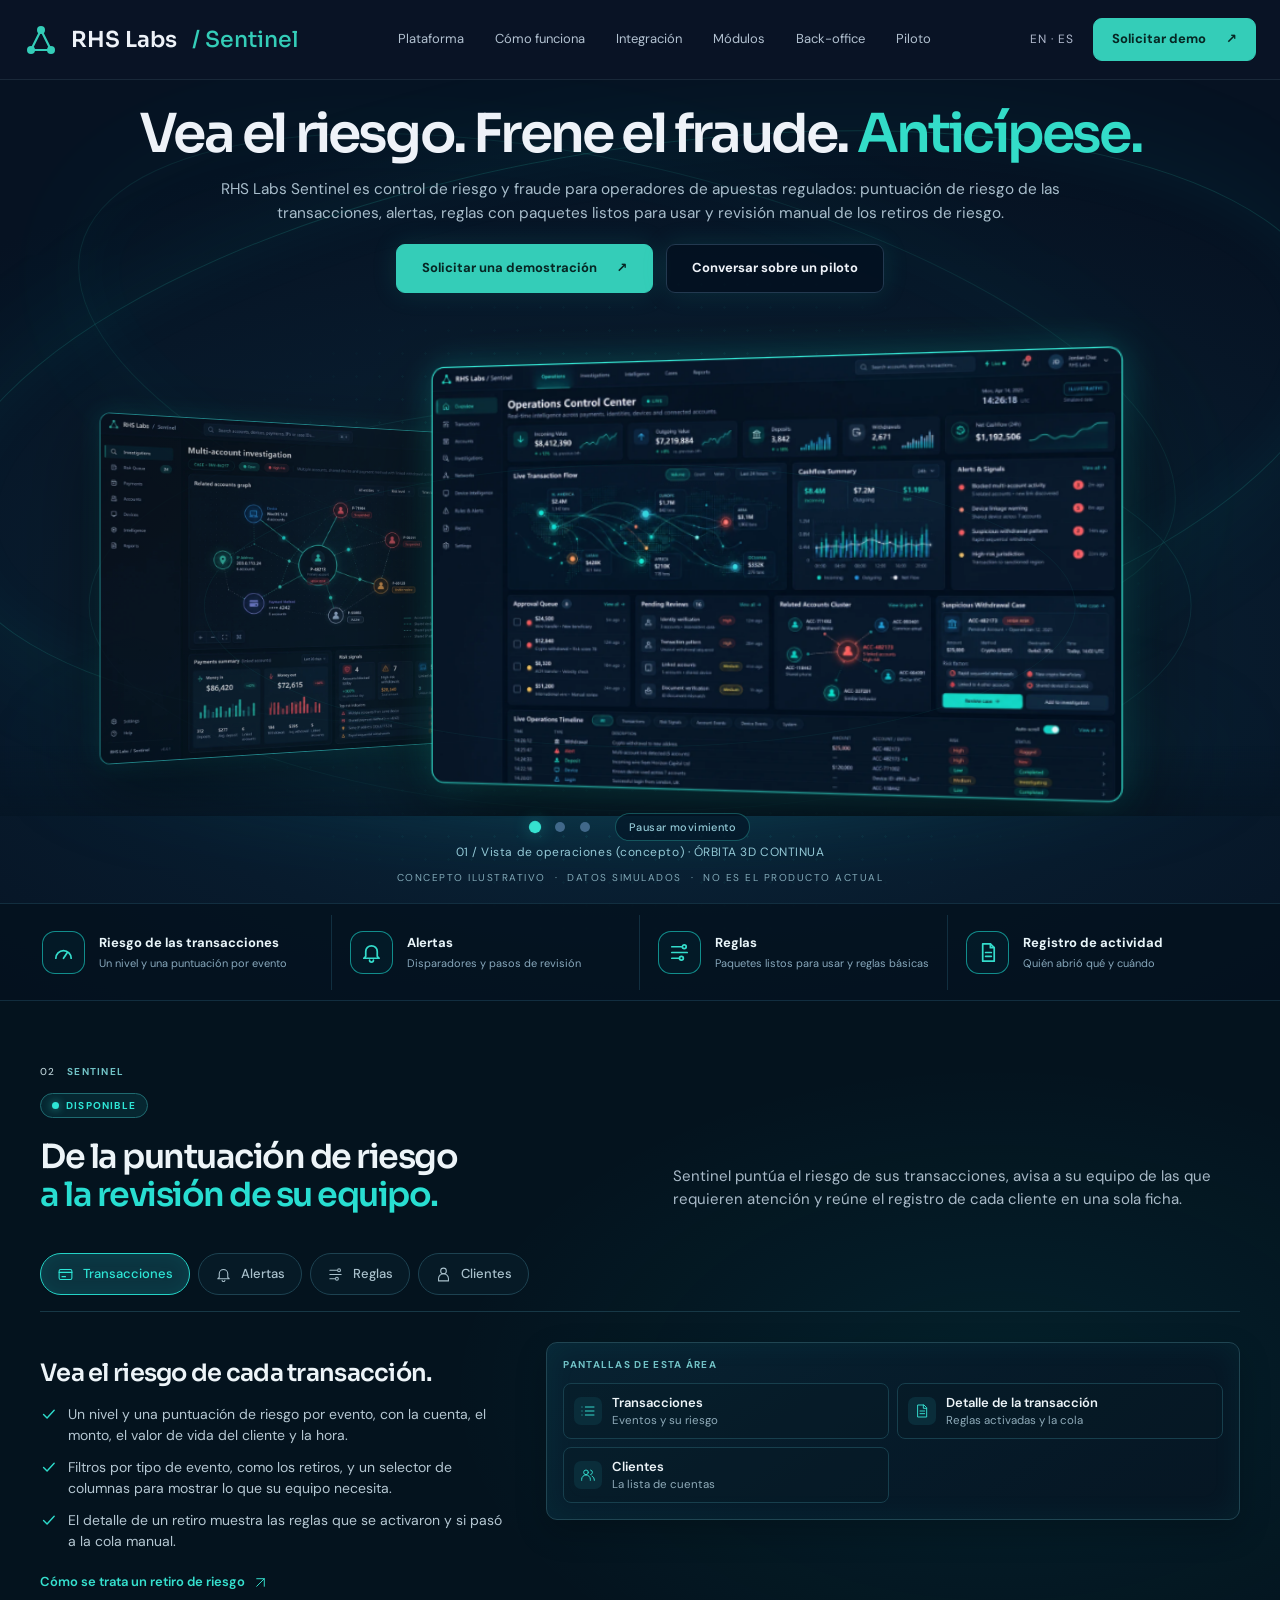
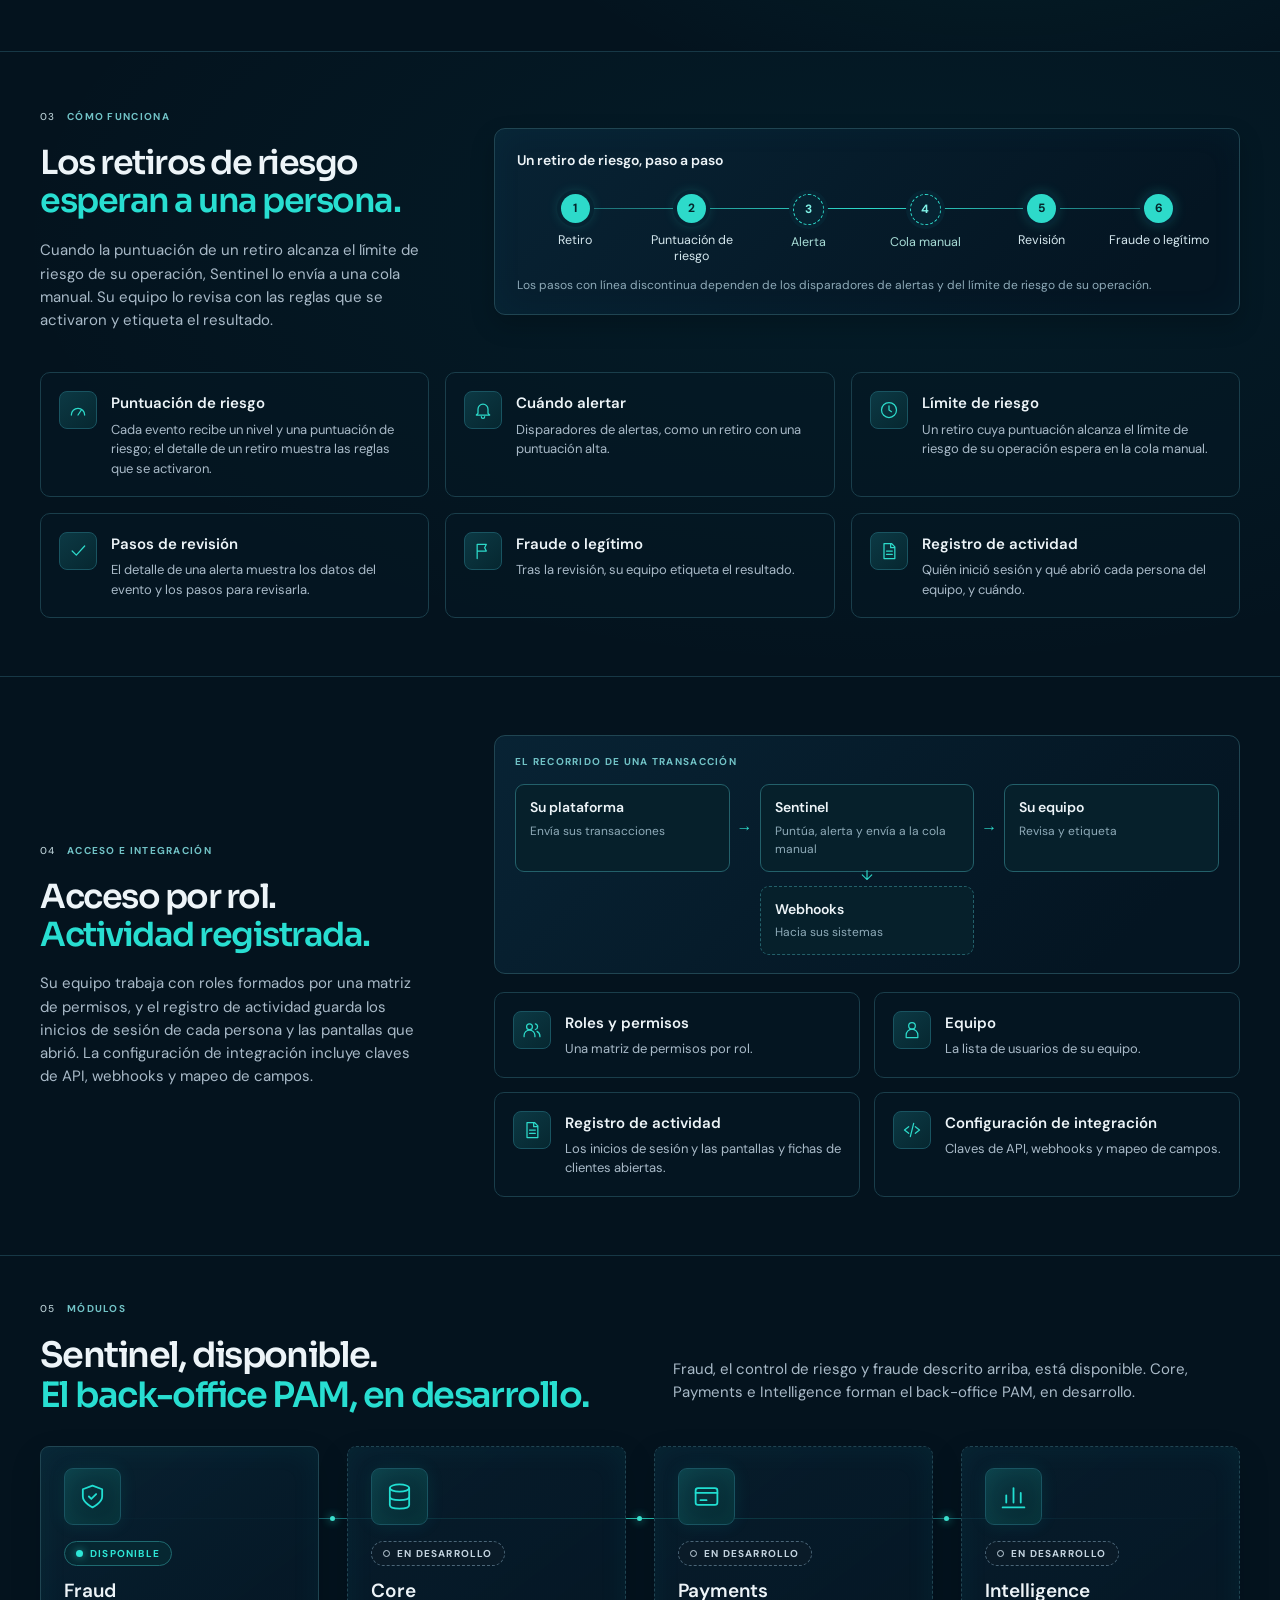
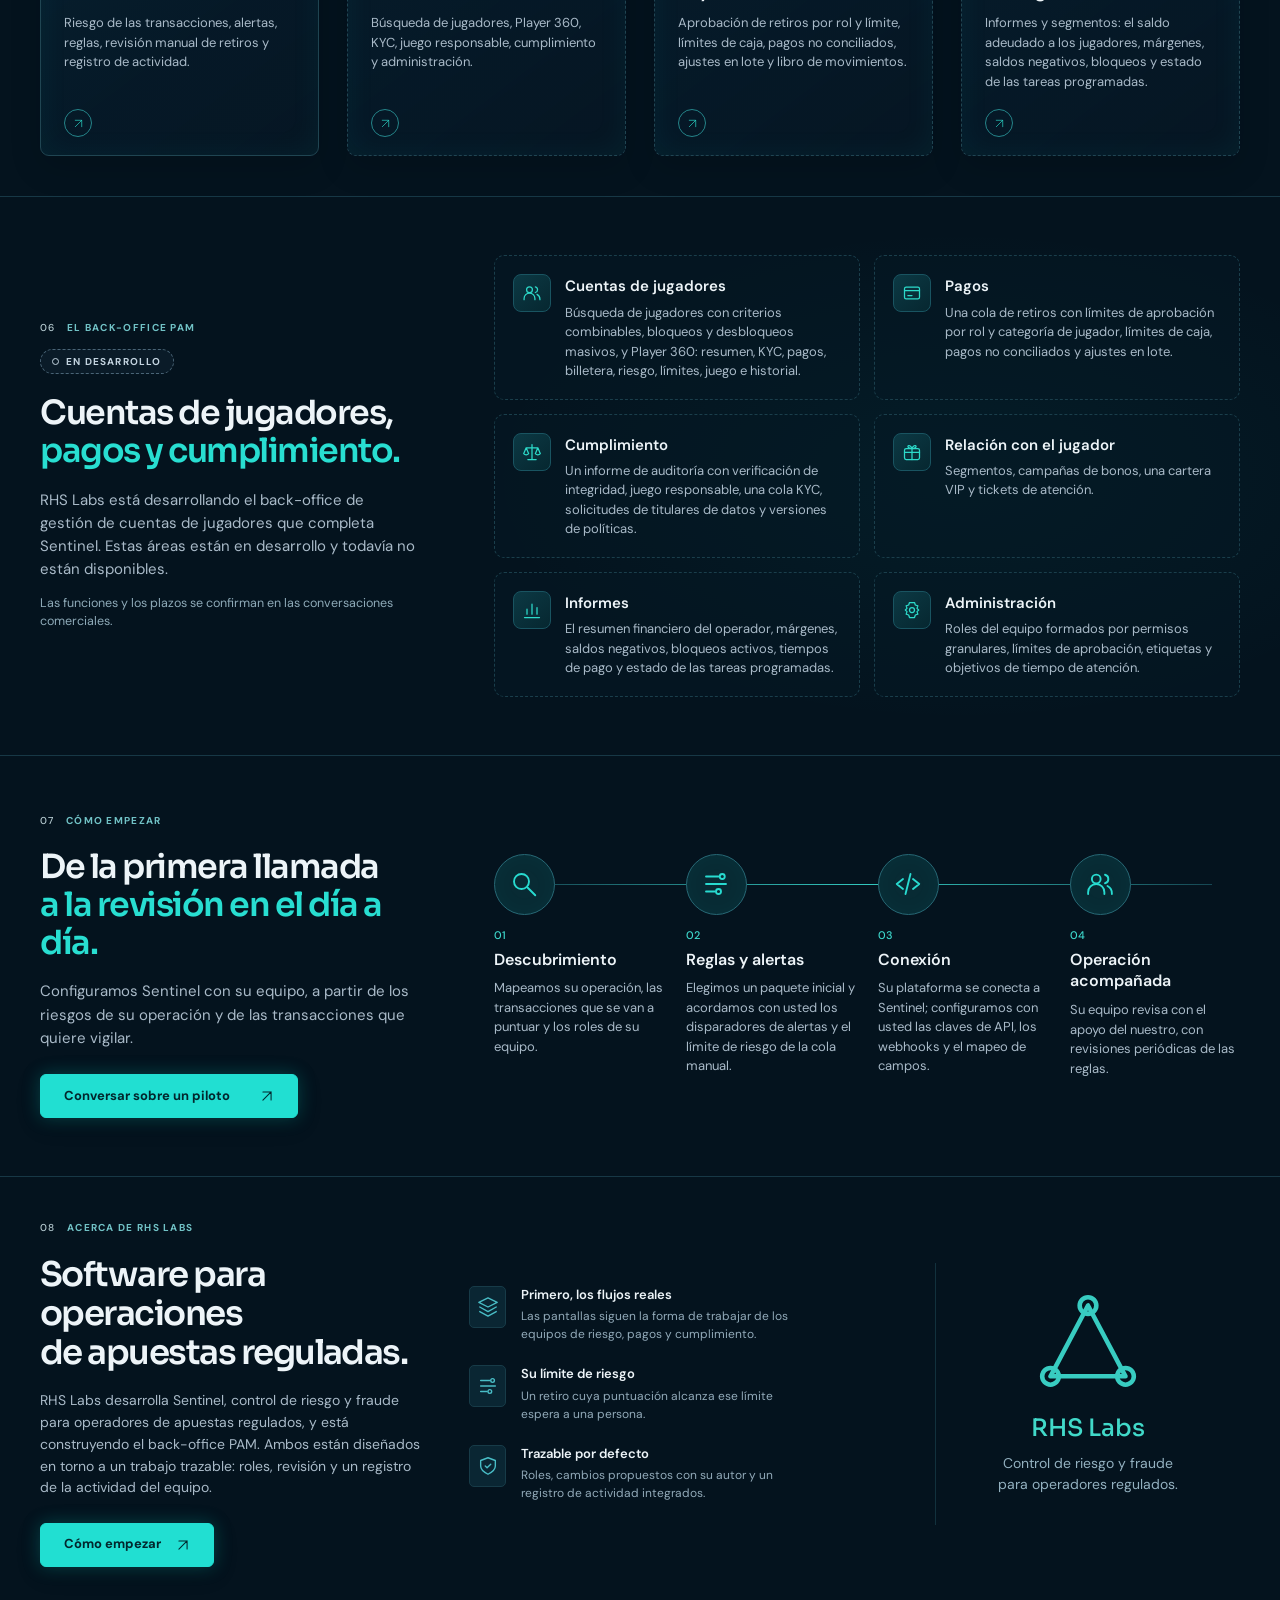
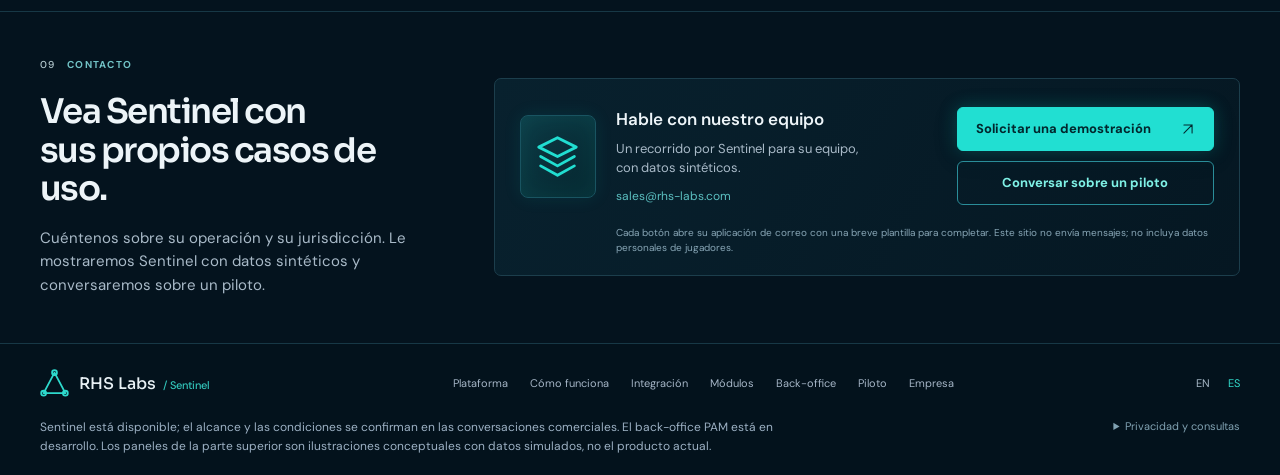
==== commit 2f23d22a: "fix(site): second audit round on the phase 8 page (RHS-060) - Back-office: bulk actions are what the" ====
--- a/es/index.html
+++ b/es/index.html
@@ -47,12 +47,12 @@
 </section>
 <div class="rhs-content">
 <section id="platform" class="rhs-sector rhs-tour-sector" data-sector="2" data-status="available"><div class="wrap"><div class="rhs-section-heading"><div class="rhs-sector-copy"><span class="rhs-kicker"><b>02</b> SENTINEL</span><span class="rhs-status rhs-status-available">Disponible</span><h2>De la puntuación de riesgo<br><em>a la revisión de su equipo.</em></h2><p>Sentinel puntúa el riesgo de sus transacciones, avisa a su equipo de las que requieren atención y reúne el registro de cada cliente en una sola ficha.</p></div></div><div class="rhs-tour" data-tour><div class="rhs-tour-tabs" role="tablist" aria-label="Áreas de Sentinel"><button type="button" role="tab" class="rhs-tour-tab" id="tour-tab-transactions" aria-controls="tour-transactions" aria-selected="true" tabindex="0"><svg class="rhs-icon " viewBox="0 0 24 24" aria-hidden="true" fill="none" stroke="currentColor" stroke-width="1.5" stroke-linecap="round" stroke-linejoin="round"><rect x="3" y="5" width="18" height="14" rx="2"/><path d="M3 9h18M7 15h5"/></svg><span>Transacciones</span></button><button type="button" role="tab" class="rhs-tour-tab" id="tour-tab-alerts" aria-controls="tour-alerts" aria-selected="false" tabindex="-1"><svg class="rhs-icon " viewBox="0 0 24 24" aria-hidden="true" fill="none" stroke="currentColor" stroke-width="1.5" stroke-linecap="round" stroke-linejoin="round"><path d="M6 16v-5a6 6 0 0 1 12 0v5l2 2H4Z"/><path d="M10 20a2 2 0 0 0 4 0"/></svg><span>Alertas</span></button><button type="button" role="tab" class="rhs-tour-tab" id="tour-tab-rules" aria-controls="tour-rules" aria-selected="false" tabindex="-1"><svg class="rhs-icon " viewBox="0 0 24 24" aria-hidden="true" fill="none" stroke="currentColor" stroke-width="1.5" stroke-linecap="round" stroke-linejoin="round"><path d="M4 6h10M4 12h16M4 18h7"/><circle cx="17" cy="6" r="2"/><circle cx="14" cy="18" r="2"/></svg><span>Reglas</span></button><button type="button" role="tab" class="rhs-tour-tab" id="tour-tab-customers" aria-controls="tour-customers" aria-selected="false" tabindex="-1"><svg class="rhs-icon " viewBox="0 0 24 24" aria-hidden="true" fill="none" stroke="currentColor" stroke-width="1.5" stroke-linecap="round" stroke-linejoin="round"><circle cx="12" cy="7" r="4"/><path d="M5 21v-3a7 7 0 0 1 14 0v3Z"/></svg><span>Clientes</span></button></div><div class="rhs-tour-panel" role="tabpanel" id="tour-transactions" aria-labelledby="tour-tab-transactions" tabindex="0"><div class="rhs-tour-copy"><h3>Vea el riesgo de cada transacción.</h3><ul class="rhs-ticks"><li><svg class="rhs-icon " viewBox="0 0 24 24" aria-hidden="true" fill="none" stroke="currentColor" stroke-width="1.5" stroke-linecap="round" stroke-linejoin="round"><path d="m5 12 5 5L20 6"/></svg><span>Un nivel y una puntuación de riesgo por evento, con la cuenta, el monto, el valor de vida del cliente y la hora.</span></li><li><svg class="rhs-icon " viewBox="0 0 24 24" aria-hidden="true" fill="none" stroke="currentColor" stroke-width="1.5" stroke-linecap="round" stroke-linejoin="round"><path d="m5 12 5 5L20 6"/></svg><span>Filtros por tipo de evento, como los retiros, y un selector de columnas para mostrar lo que su equipo necesita.</span></li><li><svg class="rhs-icon " viewBox="0 0 24 24" aria-hidden="true" fill="none" stroke="currentColor" stroke-width="1.5" stroke-linecap="round" stroke-linejoin="round"><path d="m5 12 5 5L20 6"/></svg><span>El detalle de un retiro muestra las reglas que se activaron y si pasó a la cola manual.</span></li></ul><a class="rhs-more" href="#how">Cómo se trata un retiro de riesgo <svg class="rhs-icon " viewBox="0 0 24 24" aria-hidden="true" fill="none" stroke="currentColor" stroke-width="1.5" stroke-linecap="round" stroke-linejoin="round"><path d="M5 19 19 5M5 5h14v14"/></svg></a></div><div class="rhs-tour-visual"><div class="rhs-screens"><p class="rhs-screens-title" id="tour-screens-transactions">Pantallas de esta área</p><ul aria-labelledby="tour-screens-transactions"><li><svg class="rhs-icon " viewBox="0 0 24 24" aria-hidden="true" fill="none" stroke="currentColor" stroke-width="1.5" stroke-linecap="round" stroke-linejoin="round"><path d="M8 6h13M8 12h13M8 18h13M3 6h.01M3 12h.01M3 18h.01"/></svg><b>Transacciones</b><small>Eventos y su riesgo</small></li><li><svg class="rhs-icon " viewBox="0 0 24 24" aria-hidden="true" fill="none" stroke="currentColor" stroke-width="1.5" stroke-linecap="round" stroke-linejoin="round"><path d="M6 3h9l4 4v14H6ZM14 3v5h5M9 12h7M9 16h7"/></svg><b>Detalle de la transacción</b><small>Reglas activadas y la cola</small></li><li><svg class="rhs-icon " viewBox="0 0 24 24" aria-hidden="true" fill="none" stroke="currentColor" stroke-width="1.5" stroke-linecap="round" stroke-linejoin="round"><circle cx="9" cy="8" r="3.5"/><path d="M2.5 20v-1.5a6.5 6.5 0 0 1 13 0V20"/><path d="M16 4.6a3.5 3.5 0 0 1 0 6.8M18 13.6a6.5 6.5 0 0 1 3.5 5.9V20"/></svg><b>Clientes</b><small>La lista de cuentas</small></li></ul></div></div></div><div class="rhs-tour-panel" role="tabpanel" id="tour-alerts" aria-labelledby="tour-tab-alerts" tabindex="0" hidden><div class="rhs-tour-copy"><h3>Alertas con los pasos para revisarlas.</h3><ul class="rhs-ticks"><li><svg class="rhs-icon " viewBox="0 0 24 24" aria-hidden="true" fill="none" stroke="currentColor" stroke-width="1.5" stroke-linecap="round" stroke-linejoin="round"><path d="m5 12 5 5L20 6"/></svg><span>Una cola de alertas, con alertas como un retiro con una puntuación alta.</span></li><li><svg class="rhs-icon " viewBox="0 0 24 24" aria-hidden="true" fill="none" stroke="currentColor" stroke-width="1.5" stroke-linecap="round" stroke-linejoin="round"><path d="m5 12 5 5L20 6"/></svg><span>El detalle de una alerta muestra los datos del evento y sus pasos de revisión.</span></li><li><svg class="rhs-icon " viewBox="0 0 24 24" aria-hidden="true" fill="none" stroke="currentColor" stroke-width="1.5" stroke-linecap="round" stroke-linejoin="round"><path d="m5 12 5 5L20 6"/></svg><span>Los disparadores de alertas tienen su propia pantalla, Cuándo alertar.</span></li></ul></div><div class="rhs-tour-visual"><div class="rhs-screens"><p class="rhs-screens-title" id="tour-screens-alerts">Pantallas de esta área</p><ul aria-labelledby="tour-screens-alerts"><li><svg class="rhs-icon " viewBox="0 0 24 24" aria-hidden="true" fill="none" stroke="currentColor" stroke-width="1.5" stroke-linecap="round" stroke-linejoin="round"><path d="M6 16v-5a6 6 0 0 1 12 0v5l2 2H4Z"/><path d="M10 20a2 2 0 0 0 4 0"/></svg><b>Alertas</b><small>La cola de alertas</small></li><li><svg class="rhs-icon " viewBox="0 0 24 24" aria-hidden="true" fill="none" stroke="currentColor" stroke-width="1.5" stroke-linecap="round" stroke-linejoin="round"><rect x="3" y="7" width="18" height="13" rx="2"/><path d="M8 7V5a2 2 0 0 1 2-2h4a2 2 0 0 1 2 2v2M3 13h18"/></svg><b>Detalle de la alerta</b><small>Datos del evento y pasos de revisión</small></li><li><svg class="rhs-icon " viewBox="0 0 24 24" aria-hidden="true" fill="none" stroke="currentColor" stroke-width="1.5" stroke-linecap="round" stroke-linejoin="round"><path d="M3 12h4l3-7 4 14 3-7h4"/></svg><b>Cuándo alertar</b><small>Disparadores de alertas</small></li></ul></div></div></div><div class="rhs-tour-panel" role="tabpanel" id="tour-rules" aria-labelledby="tour-tab-rules" tabindex="0" hidden><div class="rhs-tour-copy"><h3>Reglas con paquetes listos para usar.</h3><ul class="rhs-ticks"><li><svg class="rhs-icon " viewBox="0 0 24 24" aria-hidden="true" fill="none" stroke="currentColor" stroke-width="1.5" stroke-linecap="round" stroke-linejoin="round"><path d="m5 12 5 5L20 6"/></svg><span>Paquetes listos para usar como punto de partida y reglas básicas por categoría.</span></li><li><svg class="rhs-icon " viewBox="0 0 24 24" aria-hidden="true" fill="none" stroke="currentColor" stroke-width="1.5" stroke-linecap="round" stroke-linejoin="round"><path d="m5 12 5 5L20 6"/></svg><span>Una pantalla de Aprobaciones para los cambios propuestos, que muestra quién los propuso.</span></li></ul></div><div class="rhs-tour-visual"><div class="rhs-screens"><p class="rhs-screens-title" id="tour-screens-rules">Pantallas de esta área</p><ul aria-labelledby="tour-screens-rules"><li><svg class="rhs-icon " viewBox="0 0 24 24" aria-hidden="true" fill="none" stroke="currentColor" stroke-width="1.5" stroke-linecap="round" stroke-linejoin="round"><path d="m2 7 10-5 10 5-10 5ZM3 12l9 5 9-5M3 17l9 5 9-5"/></svg><b>Reglas básicas</b><small>Paquetes y categorías</small></li><li><svg class="rhs-icon " viewBox="0 0 24 24" aria-hidden="true" fill="none" stroke="currentColor" stroke-width="1.5" stroke-linecap="round" stroke-linejoin="round"><path d="m3 12 4 4 7-8M10 16l1 1 10-11"/></svg><b>Aprobaciones</b><small>Cambios propuestos</small></li></ul></div></div></div><div class="rhs-tour-panel" role="tabpanel" id="tour-customers" aria-labelledby="tour-tab-customers" tabindex="0" hidden><div class="rhs-tour-copy"><h3>Una ficha para cada cliente.</h3><ul class="rhs-ticks"><li><svg class="rhs-icon " viewBox="0 0 24 24" aria-hidden="true" fill="none" stroke="currentColor" stroke-width="1.5" stroke-linecap="round" stroke-linejoin="round"><path d="m5 12 5 5L20 6"/></svg><span>El registro del cliente: estado, KYC, fechas clave, saldo, valor de vida del cliente y país.</span></li><li><svg class="rhs-icon " viewBox="0 0 24 24" aria-hidden="true" fill="none" stroke="currentColor" stroke-width="1.5" stroke-linecap="round" stroke-linejoin="round"><path d="m5 12 5 5L20 6"/></svg><span>Una línea de tiempo de depósitos y retiros, las apuestas y el historial de acciones en la cuenta.</span></li><li><svg class="rhs-icon " viewBox="0 0 24 24" aria-hidden="true" fill="none" stroke="currentColor" stroke-width="1.5" stroke-linecap="round" stroke-linejoin="round"><path d="m5 12 5 5L20 6"/></svg><span>Busque desde cualquier pantalla con Ctrl+K.</span></li></ul><a class="rhs-more" href="#security">Acceso e integración <svg class="rhs-icon " viewBox="0 0 24 24" aria-hidden="true" fill="none" stroke="currentColor" stroke-width="1.5" stroke-linecap="round" stroke-linejoin="round"><path d="M5 19 19 5M5 5h14v14"/></svg></a></div><div class="rhs-tour-visual"><div class="rhs-screens"><p class="rhs-screens-title" id="tour-screens-customers">Pantallas de esta área</p><ul aria-labelledby="tour-screens-customers"><li><svg class="rhs-icon " viewBox="0 0 24 24" aria-hidden="true" fill="none" stroke="currentColor" stroke-width="1.5" stroke-linecap="round" stroke-linejoin="round"><circle cx="9" cy="8" r="3.5"/><path d="M2.5 20v-1.5a6.5 6.5 0 0 1 13 0V20"/><path d="M16 4.6a3.5 3.5 0 0 1 0 6.8M18 13.6a6.5 6.5 0 0 1 3.5 5.9V20"/></svg><b>Clientes</b><small>La lista de cuentas</small></li><li><svg class="rhs-icon " viewBox="0 0 24 24" aria-hidden="true" fill="none" stroke="currentColor" stroke-width="1.5" stroke-linecap="round" stroke-linejoin="round"><circle cx="12" cy="7" r="4"/><path d="M5 21v-3a7 7 0 0 1 14 0v3Z"/></svg><b>Ficha del cliente</b><small>Registro, línea de tiempo, apuestas e historial</small></li><li><svg class="rhs-icon " viewBox="0 0 24 24" aria-hidden="true" fill="none" stroke="currentColor" stroke-width="1.5" stroke-linecap="round" stroke-linejoin="round"><circle cx="10" cy="10" r="6"/><path d="m15 15 6 6"/></svg><b>Búsqueda global</b><small>Ctrl+K desde cualquier pantalla</small></li></ul></div></div></div></div></div></section>
-<section id="how" class="rhs-sector rhs-payments-sector rhs-how" data-sector="3" data-status="available"><span id="payments" class="rhs-anchor"></span><div class="wrap"><div class="rhs-split"><div class="rhs-sector-copy"><span class="rhs-kicker"><b>03</b> CÓMO FUNCIONA</span><h2>Los retiros de riesgo<br><em>esperan a una persona.</em></h2><p>Cuando la puntuación de un retiro alcanza su límite de riesgo, Sentinel lo envía a una cola manual. Su equipo lo revisa con las reglas que se activaron y etiqueta el resultado.</p></div><figure class="rhs-flow"><figcaption><b>Un retiro de riesgo, paso a paso</b></figcaption><ol class="rhs-flow-steps"><li class="rhs-flow-step"><span>Retiro</span></li><li class="rhs-flow-step"><span>Puntuación de riesgo</span></li><li class="rhs-flow-step rhs-flow-optional"><span>Alerta</span></li><li class="rhs-flow-step rhs-flow-optional"><span>Cola manual</span></li><li class="rhs-flow-step"><span>Revisión</span></li><li class="rhs-flow-step"><span>Fraude o legítimo</span></li></ol><p class="rhs-flow-note">Los pasos con línea discontinua dependen de los disparadores de alertas y de su límite de riesgo.</p></figure></div><ul class="rhs-capabilities"><li><span class="rhs-mini-icon"><svg class="rhs-icon " viewBox="0 0 24 24" aria-hidden="true" fill="none" stroke="currentColor" stroke-width="1.5" stroke-linecap="round" stroke-linejoin="round"><path d="M4 18a8 8 0 1 1 16 0M12 18l4-6"/></svg></span><div><h3>Puntuación de riesgo</h3><p>Cada evento recibe un nivel y una puntuación de riesgo; el detalle de un retiro muestra las reglas que se activaron.</p></div></li><li><span class="rhs-mini-icon"><svg class="rhs-icon " viewBox="0 0 24 24" aria-hidden="true" fill="none" stroke="currentColor" stroke-width="1.5" stroke-linecap="round" stroke-linejoin="round"><path d="M6 16v-5a6 6 0 0 1 12 0v5l2 2H4Z"/><path d="M10 20a2 2 0 0 0 4 0"/></svg></span><div><h3>Cuándo alertar</h3><p>Disparadores de alertas, como un retiro con una puntuación alta.</p></div></li><li><span class="rhs-mini-icon"><svg class="rhs-icon " viewBox="0 0 24 24" aria-hidden="true" fill="none" stroke="currentColor" stroke-width="1.5" stroke-linecap="round" stroke-linejoin="round"><circle cx="12" cy="12" r="9"/><path d="M12 7v5l3 2"/></svg></span><div><h3>Límite de riesgo</h3><p>Un retiro cuya puntuación alcanza su límite espera en la cola manual.</p></div></li><li><span class="rhs-mini-icon"><svg class="rhs-icon " viewBox="0 0 24 24" aria-hidden="true" fill="none" stroke="currentColor" stroke-width="1.5" stroke-linecap="round" stroke-linejoin="round"><path d="m5 12 5 5L20 6"/></svg></span><div><h3>Pasos de revisión</h3><p>El detalle de una alerta muestra los datos del evento y los pasos para revisarla.</p></div></li><li><span class="rhs-mini-icon"><svg class="rhs-icon " viewBox="0 0 24 24" aria-hidden="true" fill="none" stroke="currentColor" stroke-width="1.5" stroke-linecap="round" stroke-linejoin="round"><path d="M5 21V4M5 4h11l-2 4 2 4H5"/></svg></span><div><h3>Fraude o legítimo</h3><p>Tras la revisión, su equipo etiqueta el resultado.</p></div></li><li><span class="rhs-mini-icon"><svg class="rhs-icon " viewBox="0 0 24 24" aria-hidden="true" fill="none" stroke="currentColor" stroke-width="1.5" stroke-linecap="round" stroke-linejoin="round"><path d="M6 3h9l4 4v14H6ZM14 3v5h5M9 12h7M9 16h7"/></svg></span><div><h3>Registro de actividad</h3><p>Quién inició sesión y qué abrió cada persona del equipo, y cuándo.</p></div></li></ul></div></section>
+<section id="how" class="rhs-sector rhs-payments-sector rhs-how" data-sector="3" data-status="available"><span id="payments" class="rhs-anchor"></span><div class="wrap"><div class="rhs-split"><div class="rhs-sector-copy"><span class="rhs-kicker"><b>03</b> CÓMO FUNCIONA</span><h2>Los retiros de riesgo<br><em>esperan a una persona.</em></h2><p>Cuando la puntuación de un retiro alcanza el límite de riesgo de su operación, Sentinel lo envía a una cola manual. Su equipo lo revisa con las reglas que se activaron y etiqueta el resultado.</p></div><figure class="rhs-flow"><figcaption><b>Un retiro de riesgo, paso a paso</b></figcaption><ol class="rhs-flow-steps"><li class="rhs-flow-step"><span>Retiro</span></li><li class="rhs-flow-step"><span>Puntuación de riesgo</span></li><li class="rhs-flow-step rhs-flow-optional"><span>Alerta</span></li><li class="rhs-flow-step rhs-flow-optional"><span>Cola manual</span></li><li class="rhs-flow-step"><span>Revisión</span></li><li class="rhs-flow-step"><span>Fraude o legítimo</span></li></ol><p class="rhs-flow-note">Los pasos con línea discontinua dependen de los disparadores de alertas y del límite de riesgo de su operación.</p></figure></div><ul class="rhs-capabilities"><li><span class="rhs-mini-icon"><svg class="rhs-icon " viewBox="0 0 24 24" aria-hidden="true" fill="none" stroke="currentColor" stroke-width="1.5" stroke-linecap="round" stroke-linejoin="round"><path d="M4 18a8 8 0 1 1 16 0M12 18l4-6"/></svg></span><div><h3>Puntuación de riesgo</h3><p>Cada evento recibe un nivel y una puntuación de riesgo; el detalle de un retiro muestra las reglas que se activaron.</p></div></li><li><span class="rhs-mini-icon"><svg class="rhs-icon " viewBox="0 0 24 24" aria-hidden="true" fill="none" stroke="currentColor" stroke-width="1.5" stroke-linecap="round" stroke-linejoin="round"><path d="M6 16v-5a6 6 0 0 1 12 0v5l2 2H4Z"/><path d="M10 20a2 2 0 0 0 4 0"/></svg></span><div><h3>Cuándo alertar</h3><p>Disparadores de alertas, como un retiro con una puntuación alta.</p></div></li><li><span class="rhs-mini-icon"><svg class="rhs-icon " viewBox="0 0 24 24" aria-hidden="true" fill="none" stroke="currentColor" stroke-width="1.5" stroke-linecap="round" stroke-linejoin="round"><circle cx="12" cy="12" r="9"/><path d="M12 7v5l3 2"/></svg></span><div><h3>Límite de riesgo</h3><p>Un retiro cuya puntuación alcanza el límite de riesgo de su operación espera en la cola manual.</p></div></li><li><span class="rhs-mini-icon"><svg class="rhs-icon " viewBox="0 0 24 24" aria-hidden="true" fill="none" stroke="currentColor" stroke-width="1.5" stroke-linecap="round" stroke-linejoin="round"><path d="m5 12 5 5L20 6"/></svg></span><div><h3>Pasos de revisión</h3><p>El detalle de una alerta muestra los datos del evento y los pasos para revisarla.</p></div></li><li><span class="rhs-mini-icon"><svg class="rhs-icon " viewBox="0 0 24 24" aria-hidden="true" fill="none" stroke="currentColor" stroke-width="1.5" stroke-linecap="round" stroke-linejoin="round"><path d="M5 21V4M5 4h11l-2 4 2 4H5"/></svg></span><div><h3>Fraude o legítimo</h3><p>Tras la revisión, su equipo etiqueta el resultado.</p></div></li><li><span class="rhs-mini-icon"><svg class="rhs-icon " viewBox="0 0 24 24" aria-hidden="true" fill="none" stroke="currentColor" stroke-width="1.5" stroke-linecap="round" stroke-linejoin="round"><path d="M6 3h9l4 4v14H6ZM14 3v5h5M9 12h7M9 16h7"/></svg></span><div><h3>Registro de actividad</h3><p>Quién inició sesión y qué abrió cada persona del equipo, y cuándo.</p></div></li></ul></div></section>
 <section id="security" class="rhs-sector rhs-security" data-sector="4" data-status="available"><div class="wrap"><div class="rhs-split"><div class="rhs-sector-copy"><span class="rhs-kicker"><b>04</b> ACCESO E INTEGRACIÓN</span><h2>Acceso por rol.<br><em>Actividad registrada.</em></h2><p>Su equipo trabaja con roles formados por una matriz de permisos, y el registro de actividad guarda los inicios de sesión de cada persona y las pantallas que abrió. La configuración de integración incluye claves de API, webhooks y mapeo de campos.</p></div><div class="rhs-security-visual"><figure class="rhs-arch"><figcaption>El recorrido de una transacción</figcaption><ol><li><b>Su plataforma</b><small>Envía sus transacciones</small></li><li><b>Sentinel</b><small>Puntúa, alerta y envía a la cola manual</small></li><li><b>Su equipo</b><small>Revisa y etiqueta</small></li></ol><p class="rhs-arch-idp rhs-arch-out"><b>Webhooks</b><small>Hacia sus sistemas</small></p></figure><ul class="rhs-control-grid rhs-security-list"><li><span class="rhs-mini-icon"><svg class="rhs-icon " viewBox="0 0 24 24" aria-hidden="true" fill="none" stroke="currentColor" stroke-width="1.5" stroke-linecap="round" stroke-linejoin="round"><circle cx="9" cy="8" r="3.5"/><path d="M2.5 20v-1.5a6.5 6.5 0 0 1 13 0V20"/><path d="M16 4.6a3.5 3.5 0 0 1 0 6.8M18 13.6a6.5 6.5 0 0 1 3.5 5.9V20"/></svg></span><div><h3>Roles y permisos</h3><p>Una matriz de permisos por rol.</p></div></li><li><span class="rhs-mini-icon"><svg class="rhs-icon " viewBox="0 0 24 24" aria-hidden="true" fill="none" stroke="currentColor" stroke-width="1.5" stroke-linecap="round" stroke-linejoin="round"><circle cx="12" cy="7" r="4"/><path d="M5 21v-3a7 7 0 0 1 14 0v3Z"/></svg></span><div><h3>Equipo</h3><p>La lista de usuarios de su equipo.</p></div></li><li><span class="rhs-mini-icon"><svg class="rhs-icon " viewBox="0 0 24 24" aria-hidden="true" fill="none" stroke="currentColor" stroke-width="1.5" stroke-linecap="round" stroke-linejoin="round"><path d="M6 3h9l4 4v14H6ZM14 3v5h5M9 12h7M9 16h7"/></svg></span><div><h3>Registro de actividad</h3><p>Los inicios de sesión y las pantallas y fichas de clientes abiertas.</p></div></li><li><span class="rhs-mini-icon"><svg class="rhs-icon " viewBox="0 0 24 24" aria-hidden="true" fill="none" stroke="currentColor" stroke-width="1.5" stroke-linecap="round" stroke-linejoin="round"><path d="m8 8-5 4 5 4M16 8l5 4-5 4M14 4l-4 16"/></svg></span><div><h3>Configuración de integración</h3><p>Claves de API, webhooks y mapeo de campos.</p></div></li></ul></div></div></div></section>
 <section id="modules" class="rhs-sector rhs-products" data-sector="5"><span id="intelligence" class="rhs-anchor"></span><div class="wrap"><div class="rhs-products-heading"><div class="rhs-sector-copy"><span class="rhs-kicker"><b>05</b> MÓDULOS</span><h2>Sentinel, disponible.<br><em>El back-office PAM, en desarrollo.</em></h2><p>Fraud, el control de riesgo y fraude descrito arriba, está disponible. Core, Payments e Intelligence forman el back-office PAM, en desarrollo.</p></div></div><div class="rhs-product-grid"><article class="rhs-product" data-status="available"><span class="rhs-icon-box"><svg class="rhs-icon " viewBox="0 0 24 24" aria-hidden="true" fill="none" stroke="currentColor" stroke-width="1.5" stroke-linecap="round" stroke-linejoin="round"><path d="m12 3 8 3v6c0 5-8 9-8 9S4 17 4 12V6Z"/><path d="m9 12 2 2 4-4"/></svg></span><span class="rhs-status rhs-status-available">Disponible</span><h3>Fraud</h3><p>Riesgo de las transacciones, alertas, reglas, revisión manual de retiros y registro de actividad.</p><a class="rhs-card-link" href="#platform" aria-label="Ver Fraud"><svg class="rhs-icon " viewBox="0 0 24 24" aria-hidden="true" fill="none" stroke="currentColor" stroke-width="1.5" stroke-linecap="round" stroke-linejoin="round"><path d="M5 19 19 5M5 5h14v14"/></svg></a></article><article class="rhs-product" data-status="development"><span class="rhs-icon-box"><svg class="rhs-icon " viewBox="0 0 24 24" aria-hidden="true" fill="none" stroke="currentColor" stroke-width="1.5" stroke-linecap="round" stroke-linejoin="round"><ellipse cx="12" cy="5" rx="8" ry="3"/><path d="M4 5v14c0 4 16 4 16 0V5M4 12c0 4 16 4 16 0"/></svg></span><span class="rhs-status rhs-status-development">En desarrollo</span><h3>Core</h3><p>Búsqueda de jugadores, Player 360, KYC, juego responsable, cumplimiento y administración.</p><a class="rhs-card-link" href="#back-office" aria-label="Ver Core"><svg class="rhs-icon " viewBox="0 0 24 24" aria-hidden="true" fill="none" stroke="currentColor" stroke-width="1.5" stroke-linecap="round" stroke-linejoin="round"><path d="M5 19 19 5M5 5h14v14"/></svg></a></article><article class="rhs-product" data-status="development"><span class="rhs-icon-box"><svg class="rhs-icon " viewBox="0 0 24 24" aria-hidden="true" fill="none" stroke="currentColor" stroke-width="1.5" stroke-linecap="round" stroke-linejoin="round"><rect x="3" y="5" width="18" height="14" rx="2"/><path d="M3 9h18M7 15h5"/></svg></span><span class="rhs-status rhs-status-development">En desarrollo</span><h3>Payments</h3><p>Aprobación de retiros por rol y límite, límites de caja, pagos no conciliados, ajustes en lote y libro de movimientos.</p><a class="rhs-card-link" href="#back-office" aria-label="Ver Payments"><svg class="rhs-icon " viewBox="0 0 24 24" aria-hidden="true" fill="none" stroke="currentColor" stroke-width="1.5" stroke-linecap="round" stroke-linejoin="round"><path d="M5 19 19 5M5 5h14v14"/></svg></a></article><article class="rhs-product" data-status="development"><span class="rhs-icon-box"><svg class="rhs-icon " viewBox="0 0 24 24" aria-hidden="true" fill="none" stroke="currentColor" stroke-width="1.5" stroke-linecap="round" stroke-linejoin="round"><path d="M3 21h18M6 17v-6m6 6V5m6 12v-8"/></svg></span><span class="rhs-status rhs-status-development">En desarrollo</span><h3>Intelligence</h3><p>Informes y segmentos: el saldo adeudado a los jugadores, márgenes, saldos negativos, bloqueos y estado de las tareas programadas.</p><a class="rhs-card-link" href="#back-office" aria-label="Ver Intelligence"><svg class="rhs-icon " viewBox="0 0 24 24" aria-hidden="true" fill="none" stroke="currentColor" stroke-width="1.5" stroke-linecap="round" stroke-linejoin="round"><path d="M5 19 19 5M5 5h14v14"/></svg></a></article></div></div></section>
-<section id="back-office" class="rhs-sector rhs-compliance rhs-backoffice" data-sector="6" data-status="development"><div class="wrap rhs-split"><div class="rhs-sector-copy"><span class="rhs-kicker"><b>06</b> EL BACK-OFFICE PAM</span><span class="rhs-status rhs-status-development">En desarrollo</span><h2>El siguiente paso: cuentas de jugadores,<br><em>pagos y cumplimiento.</em></h2><p>RHS Labs está desarrollando el back-office de gestión de cuentas de jugadores que completa Sentinel. Estas áreas están en desarrollo y todavía no están disponibles.</p><p class="rhs-dev-note">Las funciones y los plazos se confirman en las conversaciones comerciales.</p></div><ul class="rhs-control-grid"><li><span class="rhs-mini-icon"><svg class="rhs-icon " viewBox="0 0 24 24" aria-hidden="true" fill="none" stroke="currentColor" stroke-width="1.5" stroke-linecap="round" stroke-linejoin="round"><circle cx="9" cy="8" r="3.5"/><path d="M2.5 20v-1.5a6.5 6.5 0 0 1 13 0V20"/><path d="M16 4.6a3.5 3.5 0 0 1 0 6.8M18 13.6a6.5 6.5 0 0 1 3.5 5.9V20"/></svg></span><div><h3>Cuentas de jugadores</h3><p>Búsqueda de jugadores con criterios combinables, y Player 360: resumen, KYC, pagos, billetera, riesgo, límites, juego e historial.</p></div></li><li><span class="rhs-mini-icon"><svg class="rhs-icon " viewBox="0 0 24 24" aria-hidden="true" fill="none" stroke="currentColor" stroke-width="1.5" stroke-linecap="round" stroke-linejoin="round"><rect x="3" y="5" width="18" height="14" rx="2"/><path d="M3 9h18M7 15h5"/></svg></span><div><h3>Pagos</h3><p>Una cola de retiros con límites de aprobación por rol y categoría de jugador, límites de caja, pagos no conciliados y ajustes en lote.</p></div></li><li><span class="rhs-mini-icon"><svg class="rhs-icon " viewBox="0 0 24 24" aria-hidden="true" fill="none" stroke="currentColor" stroke-width="1.5" stroke-linecap="round" stroke-linejoin="round"><path d="M12 3v18M7 21h10M5 7h14M5 7l-3 7a4 4 0 0 0 6 0Zm14 0-3 7a4 4 0 0 0 6 0Z"/></svg></span><div><h3>Cumplimiento</h3><p>Un informe de auditoría con verificación de integridad, juego responsable, una cola KYC, solicitudes de titulares de datos y versiones de políticas.</p></div></li><li><span class="rhs-mini-icon"><svg class="rhs-icon " viewBox="0 0 24 24" aria-hidden="true" fill="none" stroke="currentColor" stroke-width="1.5" stroke-linecap="round" stroke-linejoin="round"><rect x="3" y="8" width="18" height="13" rx="2"/><path d="M12 8v13M3 12.5h18M12 8S10.5 3.5 8 4.4 8.6 8 12 8Zm0 0s1.5-4.5 4-3.6S15.4 8 12 8Z"/></svg></span><div><h3>Relación con el jugador</h3><p>Segmentos, campañas de bonos, acciones masivas, una cartera VIP y tickets de atención.</p></div></li><li><span class="rhs-mini-icon"><svg class="rhs-icon " viewBox="0 0 24 24" aria-hidden="true" fill="none" stroke="currentColor" stroke-width="1.5" stroke-linecap="round" stroke-linejoin="round"><path d="M3 21h18M6 17v-6m6 6V5m6 12v-8"/></svg></span><div><h3>Informes</h3><p>El resumen financiero del operador, márgenes, saldos negativos, bloqueos activos, tiempos de pago y estado de las tareas programadas.</p></div></li><li><span class="rhs-mini-icon"><svg class="rhs-icon " viewBox="0 0 24 24" aria-hidden="true" fill="none" stroke="currentColor" stroke-width="1.5" stroke-linecap="round" stroke-linejoin="round"><path d="m9 3-1 3-3 1 1 3-2 2 2 2-1 3 3 1 1 3h6l1-3 3-1-1-3 2-2-2-2 1-3-3-1-1-3Z"/><circle cx="12" cy="12" r="3"/></svg></span><div><h3>Administración</h3><p>Roles del equipo formados por permisos granulares, límites de aprobación, etiquetas y objetivos de tiempo de atención.</p></div></li></ul></div></section>
-<section id="pilot" class="rhs-sector rhs-process" data-sector="7"><span id="use-cases" class="rhs-anchor"></span><div class="wrap rhs-split"><div class="rhs-sector-copy"><span class="rhs-kicker"><b>07</b> CÓMO EMPEZAR</span><h2>De la primera llamada<br><em>a la revisión en operación.</em></h2><p>Configuramos Sentinel con su equipo, a partir de los riesgos de su operación y de las transacciones que quiere vigilar.</p><a class="btn rhs-cta" href="mailto:sales@rhs-labs.com?subject=Programa%20piloto%20de%20Sentinel&amp;body=Hola%2C%20equipo%20de%20RHS%20Labs%3A%0D%0A%0D%0ANos%20gustar%C3%ADa%20conversar%20sobre%20un%20piloto%20de%20Sentinel.%0D%0A%0D%0AEmpresa%3A%0D%0AJurisdicci%C3%B3n%28es%29%3A%0D%0AVolumen%20aproximado%20%28jugadores%20activos%20o%20transacciones%20mensuales%29%3A%0D%0AM%C3%B3dulos%20de%20inter%C3%A9s%20%28Fraud%20est%C3%A1%20disponible%3B%20Core%2C%20Payments%20e%20Intelligence%20est%C3%A1n%20en%20desarrollo%29%3A%0D%0A%0D%0APor%20favor%2C%20no%20incluya%20datos%20personales%20de%20jugadores%20en%20este%20correo." data-cta="pilot">Conversar sobre un piloto<span class="rhs-sr"> (abre su aplicación de correo)</span> <svg class="rhs-icon " viewBox="0 0 24 24" aria-hidden="true" fill="none" stroke="currentColor" stroke-width="1.5" stroke-linecap="round" stroke-linejoin="round"><path d="M5 19 19 5M5 5h14v14"/></svg></a></div><ol class="rhs-steps"><li class="rhs-step"><span class="rhs-round-icon"><svg class="rhs-icon " viewBox="0 0 24 24" aria-hidden="true" fill="none" stroke="currentColor" stroke-width="1.5" stroke-linecap="round" stroke-linejoin="round"><circle cx="10" cy="10" r="6"/><path d="m15 15 6 6"/></svg></span><b class="rhs-step-number">01</b><h3>Descubrimiento</h3><p>Mapeamos su operación, las transacciones que se van a puntuar y los roles de su equipo.</p></li><li class="rhs-step"><span class="rhs-round-icon"><svg class="rhs-icon " viewBox="0 0 24 24" aria-hidden="true" fill="none" stroke="currentColor" stroke-width="1.5" stroke-linecap="round" stroke-linejoin="round"><path d="M4 6h10M4 12h16M4 18h7"/><circle cx="17" cy="6" r="2"/><circle cx="14" cy="18" r="2"/></svg></span><b class="rhs-step-number">02</b><h3>Reglas y alertas</h3><p>Elegimos un paquete inicial y acordamos con usted los disparadores de alertas y el límite de riesgo de la cola manual.</p></li><li class="rhs-step"><span class="rhs-round-icon"><svg class="rhs-icon " viewBox="0 0 24 24" aria-hidden="true" fill="none" stroke="currentColor" stroke-width="1.5" stroke-linecap="round" stroke-linejoin="round"><path d="m8 8-5 4 5 4M16 8l5 4-5 4M14 4l-4 16"/></svg></span><b class="rhs-step-number">03</b><h3>Conexión</h3><p>Su plataforma se conecta a Sentinel; configuramos con usted las claves de API, los webhooks y el mapeo de campos.</p></li><li class="rhs-step"><span class="rhs-round-icon"><svg class="rhs-icon " viewBox="0 0 24 24" aria-hidden="true" fill="none" stroke="currentColor" stroke-width="1.5" stroke-linecap="round" stroke-linejoin="round"><circle cx="9" cy="8" r="3.5"/><path d="M2.5 20v-1.5a6.5 6.5 0 0 1 13 0V20"/><path d="M16 4.6a3.5 3.5 0 0 1 0 6.8M18 13.6a6.5 6.5 0 0 1 3.5 5.9V20"/></svg></span><b class="rhs-step-number">04</b><h3>Operación acompañada</h3><p>Su equipo revisa con el apoyo del nuestro, con revisiones periódicas de las reglas.</p></li></ol></div></section>
-<section id="company" class="rhs-sector rhs-about" data-sector="8"><div class="wrap rhs-about-grid"><div class="rhs-sector-copy"><span class="rhs-kicker"><b>08</b> ACERCA DE RHS LABS</span><h2>Software para operaciones<br>de apuestas reguladas.</h2><p>RHS Labs desarrolla Sentinel, control de riesgo y fraude para operadores de apuestas regulados, y está construyendo su back-office PAM. Ambos están diseñados en torno a un trabajo trazable: roles, revisión y un registro de la actividad del equipo.</p><a class="btn rhs-cta" href="#pilot">Cómo empezar <svg class="rhs-icon " viewBox="0 0 24 24" aria-hidden="true" fill="none" stroke="currentColor" stroke-width="1.5" stroke-linecap="round" stroke-linejoin="round"><path d="M5 19 19 5M5 5h14v14"/></svg></a></div><div class="rhs-principles"><div class="rhs-principle"><span><svg class="rhs-icon " viewBox="0 0 24 24" aria-hidden="true" fill="none" stroke="currentColor" stroke-width="1.5" stroke-linecap="round" stroke-linejoin="round"><path d="m2 7 10-5 10 5-10 5ZM3 12l9 5 9-5M3 17l9 5 9-5"/></svg></span><div><h3>Primero, los flujos reales</h3><p>Las pantallas siguen la forma de trabajar de los equipos de riesgo, pagos y cumplimiento.</p></div></div><div class="rhs-principle"><span><svg class="rhs-icon " viewBox="0 0 24 24" aria-hidden="true" fill="none" stroke="currentColor" stroke-width="1.5" stroke-linecap="round" stroke-linejoin="round"><path d="M4 6h10M4 12h16M4 18h7"/><circle cx="17" cy="6" r="2"/><circle cx="14" cy="18" r="2"/></svg></span><div><h3>Su límite de riesgo</h3><p>Un retiro cuya puntuación alcanza su límite espera a una persona.</p></div></div><div class="rhs-principle"><span><svg class="rhs-icon " viewBox="0 0 24 24" aria-hidden="true" fill="none" stroke="currentColor" stroke-width="1.5" stroke-linecap="round" stroke-linejoin="round"><path d="m12 3 8 3v6c0 5-8 9-8 9S4 17 4 12V6Z"/><path d="m9 12 2 2 4-4"/></svg></span><div><h3>Trazable por defecto</h3><p>Roles, cambios propuestos con su autor y un registro de actividad integrados.</p></div></div></div><div class="rhs-flat-brand"><svg class="rhs-icon " viewBox="0 0 24 24" aria-hidden="true" fill="none" stroke="currentColor" stroke-width="1.5" stroke-linecap="round" stroke-linejoin="round"><path d="m12 3-9 17h18Z"/><circle cx="12" cy="3" r="2"/><circle cx="3" cy="20" r="2"/><circle cx="21" cy="20" r="2"/></svg><b>RHS Labs</b><p>Control de riesgo y fraude <br>para operadores regulados.</p></div></div></section>
+<section id="back-office" class="rhs-sector rhs-compliance rhs-backoffice" data-sector="6" data-status="development"><div class="wrap rhs-split"><div class="rhs-sector-copy"><span class="rhs-kicker"><b>06</b> EL BACK-OFFICE PAM</span><span class="rhs-status rhs-status-development">En desarrollo</span><h2>Cuentas de jugadores,<br><em>pagos y cumplimiento.</em></h2><p>RHS Labs está desarrollando el back-office de gestión de cuentas de jugadores que completa Sentinel. Estas áreas están en desarrollo y todavía no están disponibles.</p><p class="rhs-dev-note">Las funciones y los plazos se confirman en las conversaciones comerciales.</p></div><ul class="rhs-control-grid"><li><span class="rhs-mini-icon"><svg class="rhs-icon " viewBox="0 0 24 24" aria-hidden="true" fill="none" stroke="currentColor" stroke-width="1.5" stroke-linecap="round" stroke-linejoin="round"><circle cx="9" cy="8" r="3.5"/><path d="M2.5 20v-1.5a6.5 6.5 0 0 1 13 0V20"/><path d="M16 4.6a3.5 3.5 0 0 1 0 6.8M18 13.6a6.5 6.5 0 0 1 3.5 5.9V20"/></svg></span><div><h3>Cuentas de jugadores</h3><p>Búsqueda de jugadores con criterios combinables, bloqueos y desbloqueos masivos, y Player 360: resumen, KYC, pagos, billetera, riesgo, límites, juego e historial.</p></div></li><li><span class="rhs-mini-icon"><svg class="rhs-icon " viewBox="0 0 24 24" aria-hidden="true" fill="none" stroke="currentColor" stroke-width="1.5" stroke-linecap="round" stroke-linejoin="round"><rect x="3" y="5" width="18" height="14" rx="2"/><path d="M3 9h18M7 15h5"/></svg></span><div><h3>Pagos</h3><p>Una cola de retiros con límites de aprobación por rol y categoría de jugador, límites de caja, pagos no conciliados y ajustes en lote.</p></div></li><li><span class="rhs-mini-icon"><svg class="rhs-icon " viewBox="0 0 24 24" aria-hidden="true" fill="none" stroke="currentColor" stroke-width="1.5" stroke-linecap="round" stroke-linejoin="round"><path d="M12 3v18M7 21h10M5 7h14M5 7l-3 7a4 4 0 0 0 6 0Zm14 0-3 7a4 4 0 0 0 6 0Z"/></svg></span><div><h3>Cumplimiento</h3><p>Un informe de auditoría con verificación de integridad, juego responsable, una cola KYC, solicitudes de titulares de datos y versiones de políticas.</p></div></li><li><span class="rhs-mini-icon"><svg class="rhs-icon " viewBox="0 0 24 24" aria-hidden="true" fill="none" stroke="currentColor" stroke-width="1.5" stroke-linecap="round" stroke-linejoin="round"><rect x="3" y="8" width="18" height="13" rx="2"/><path d="M12 8v13M3 12.5h18M12 8S10.5 3.5 8 4.4 8.6 8 12 8Zm0 0s1.5-4.5 4-3.6S15.4 8 12 8Z"/></svg></span><div><h3>Relación con el jugador</h3><p>Segmentos, campañas de bonos, una cartera VIP y tickets de atención.</p></div></li><li><span class="rhs-mini-icon"><svg class="rhs-icon " viewBox="0 0 24 24" aria-hidden="true" fill="none" stroke="currentColor" stroke-width="1.5" stroke-linecap="round" stroke-linejoin="round"><path d="M3 21h18M6 17v-6m6 6V5m6 12v-8"/></svg></span><div><h3>Informes</h3><p>El resumen financiero del operador, márgenes, saldos negativos, bloqueos activos, tiempos de pago y estado de las tareas programadas.</p></div></li><li><span class="rhs-mini-icon"><svg class="rhs-icon " viewBox="0 0 24 24" aria-hidden="true" fill="none" stroke="currentColor" stroke-width="1.5" stroke-linecap="round" stroke-linejoin="round"><path d="m9 3-1 3-3 1 1 3-2 2 2 2-1 3 3 1 1 3h6l1-3 3-1-1-3 2-2-2-2 1-3-3-1-1-3Z"/><circle cx="12" cy="12" r="3"/></svg></span><div><h3>Administración</h3><p>Roles del equipo formados por permisos granulares, límites de aprobación, etiquetas y objetivos de tiempo de atención.</p></div></li></ul></div></section>
+<section id="pilot" class="rhs-sector rhs-process" data-sector="7"><span id="use-cases" class="rhs-anchor"></span><div class="wrap rhs-split"><div class="rhs-sector-copy"><span class="rhs-kicker"><b>07</b> CÓMO EMPEZAR</span><h2>De la primera llamada<br><em>a la revisión en el día a día.</em></h2><p>Configuramos Sentinel con su equipo, a partir de los riesgos de su operación y de las transacciones que quiere vigilar.</p><a class="btn rhs-cta" href="mailto:sales@rhs-labs.com?subject=Programa%20piloto%20de%20Sentinel&amp;body=Hola%2C%20equipo%20de%20RHS%20Labs%3A%0D%0A%0D%0ANos%20gustar%C3%ADa%20conversar%20sobre%20un%20piloto%20de%20Sentinel.%0D%0A%0D%0AEmpresa%3A%0D%0AJurisdicci%C3%B3n%28es%29%3A%0D%0AVolumen%20aproximado%20%28jugadores%20activos%20o%20transacciones%20mensuales%29%3A%0D%0AM%C3%B3dulos%20de%20inter%C3%A9s%20%28Fraud%20est%C3%A1%20disponible%3B%20Core%2C%20Payments%20e%20Intelligence%20est%C3%A1n%20en%20desarrollo%29%3A%0D%0A%0D%0APor%20favor%2C%20no%20incluya%20datos%20personales%20de%20jugadores%20en%20este%20correo." data-cta="pilot">Conversar sobre un piloto<span class="rhs-sr"> (abre su aplicación de correo)</span> <svg class="rhs-icon " viewBox="0 0 24 24" aria-hidden="true" fill="none" stroke="currentColor" stroke-width="1.5" stroke-linecap="round" stroke-linejoin="round"><path d="M5 19 19 5M5 5h14v14"/></svg></a></div><ol class="rhs-steps"><li class="rhs-step"><span class="rhs-round-icon"><svg class="rhs-icon " viewBox="0 0 24 24" aria-hidden="true" fill="none" stroke="currentColor" stroke-width="1.5" stroke-linecap="round" stroke-linejoin="round"><circle cx="10" cy="10" r="6"/><path d="m15 15 6 6"/></svg></span><b class="rhs-step-number">01</b><h3>Descubrimiento</h3><p>Mapeamos su operación, las transacciones que se van a puntuar y los roles de su equipo.</p></li><li class="rhs-step"><span class="rhs-round-icon"><svg class="rhs-icon " viewBox="0 0 24 24" aria-hidden="true" fill="none" stroke="currentColor" stroke-width="1.5" stroke-linecap="round" stroke-linejoin="round"><path d="M4 6h10M4 12h16M4 18h7"/><circle cx="17" cy="6" r="2"/><circle cx="14" cy="18" r="2"/></svg></span><b class="rhs-step-number">02</b><h3>Reglas y alertas</h3><p>Elegimos un paquete inicial y acordamos con usted los disparadores de alertas y el límite de riesgo de la cola manual.</p></li><li class="rhs-step"><span class="rhs-round-icon"><svg class="rhs-icon " viewBox="0 0 24 24" aria-hidden="true" fill="none" stroke="currentColor" stroke-width="1.5" stroke-linecap="round" stroke-linejoin="round"><path d="m8 8-5 4 5 4M16 8l5 4-5 4M14 4l-4 16"/></svg></span><b class="rhs-step-number">03</b><h3>Conexión</h3><p>Su plataforma se conecta a Sentinel; configuramos con usted las claves de API, los webhooks y el mapeo de campos.</p></li><li class="rhs-step"><span class="rhs-round-icon"><svg class="rhs-icon " viewBox="0 0 24 24" aria-hidden="true" fill="none" stroke="currentColor" stroke-width="1.5" stroke-linecap="round" stroke-linejoin="round"><circle cx="9" cy="8" r="3.5"/><path d="M2.5 20v-1.5a6.5 6.5 0 0 1 13 0V20"/><path d="M16 4.6a3.5 3.5 0 0 1 0 6.8M18 13.6a6.5 6.5 0 0 1 3.5 5.9V20"/></svg></span><b class="rhs-step-number">04</b><h3>Operación acompañada</h3><p>Su equipo revisa con el apoyo del nuestro, con revisiones periódicas de las reglas.</p></li></ol></div></section>
+<section id="company" class="rhs-sector rhs-about" data-sector="8"><div class="wrap rhs-about-grid"><div class="rhs-sector-copy"><span class="rhs-kicker"><b>08</b> ACERCA DE RHS LABS</span><h2>Software para operaciones<br>de apuestas reguladas.</h2><p>RHS Labs desarrolla Sentinel, control de riesgo y fraude para operadores de apuestas regulados, y está construyendo el back-office PAM. Ambos están diseñados en torno a un trabajo trazable: roles, revisión y un registro de la actividad del equipo.</p><a class="btn rhs-cta" href="#pilot">Cómo empezar <svg class="rhs-icon " viewBox="0 0 24 24" aria-hidden="true" fill="none" stroke="currentColor" stroke-width="1.5" stroke-linecap="round" stroke-linejoin="round"><path d="M5 19 19 5M5 5h14v14"/></svg></a></div><div class="rhs-principles"><div class="rhs-principle"><span><svg class="rhs-icon " viewBox="0 0 24 24" aria-hidden="true" fill="none" stroke="currentColor" stroke-width="1.5" stroke-linecap="round" stroke-linejoin="round"><path d="m2 7 10-5 10 5-10 5ZM3 12l9 5 9-5M3 17l9 5 9-5"/></svg></span><div><h3>Primero, los flujos reales</h3><p>Las pantallas siguen la forma de trabajar de los equipos de riesgo, pagos y cumplimiento.</p></div></div><div class="rhs-principle"><span><svg class="rhs-icon " viewBox="0 0 24 24" aria-hidden="true" fill="none" stroke="currentColor" stroke-width="1.5" stroke-linecap="round" stroke-linejoin="round"><path d="M4 6h10M4 12h16M4 18h7"/><circle cx="17" cy="6" r="2"/><circle cx="14" cy="18" r="2"/></svg></span><div><h3>Su límite de riesgo</h3><p>Un retiro cuya puntuación alcanza ese límite espera a una persona.</p></div></div><div class="rhs-principle"><span><svg class="rhs-icon " viewBox="0 0 24 24" aria-hidden="true" fill="none" stroke="currentColor" stroke-width="1.5" stroke-linecap="round" stroke-linejoin="round"><path d="m12 3 8 3v6c0 5-8 9-8 9S4 17 4 12V6Z"/><path d="m9 12 2 2 4-4"/></svg></span><div><h3>Trazable por defecto</h3><p>Roles, cambios propuestos con su autor y un registro de actividad integrados.</p></div></div></div><div class="rhs-flat-brand"><svg class="rhs-icon " viewBox="0 0 24 24" aria-hidden="true" fill="none" stroke="currentColor" stroke-width="1.5" stroke-linecap="round" stroke-linejoin="round"><path d="m12 3-9 17h18Z"/><circle cx="12" cy="3" r="2"/><circle cx="3" cy="20" r="2"/><circle cx="21" cy="20" r="2"/></svg><b>RHS Labs</b><p>Control de riesgo y fraude <br>para operadores regulados.</p></div></div></section>
 <section id="contact" class="rhs-sector rhs-contact" data-sector="9"><div class="wrap rhs-split"><div class="rhs-sector-copy"><span class="rhs-kicker"><b>09</b> CONTACTO</span><h2>Vea Sentinel con<br>sus propios casos de uso.</h2><p>Cuéntenos sobre su operación y su jurisdicción. Le mostraremos Sentinel con datos sintéticos y conversaremos sobre un piloto.</p></div><div class="rhs-sales-panel"><span class="rhs-icon-box"><svg class="rhs-icon " viewBox="0 0 24 24" aria-hidden="true" fill="none" stroke="currentColor" stroke-width="1.5" stroke-linecap="round" stroke-linejoin="round"><path d="m2 7 10-5 10 5-10 5ZM3 12l9 5 9-5M3 17l9 5 9-5"/></svg></span><div><h3>Hable con nuestro equipo</h3><p>Un recorrido por Sentinel para su equipo, con datos sintéticos.</p><a class="rhs-sales-email" href="mailto:sales@rhs-labs.com">sales@rhs-labs.com</a></div><div class="rhs-cta-group"><a class="btn rhs-cta" href="mailto:sales@rhs-labs.com?subject=Solicitud%20de%20demostraci%C3%B3n%20de%20Sentinel&amp;body=Hola%2C%20equipo%20de%20RHS%20Labs%3A%0D%0A%0D%0AMe%20gustar%C3%ADa%20ver%20una%20demostraci%C3%B3n%20de%20RHS%20Labs%20Sentinel.%0D%0A%0D%0AEmpresa%3A%0D%0AJurisdicci%C3%B3n%28es%29%3A%0D%0AVolumen%20aproximado%20%28jugadores%20activos%20o%20transacciones%20mensuales%29%3A%0D%0AM%C3%B3dulos%20de%20inter%C3%A9s%20%28Fraud%20est%C3%A1%20disponible%3B%20Core%2C%20Payments%20e%20Intelligence%20est%C3%A1n%20en%20desarrollo%29%3A%0D%0A%0D%0APor%20favor%2C%20no%20incluya%20datos%20personales%20de%20jugadores%20en%20este%20correo." data-cta="demo">Solicitar una demostración<span class="rhs-sr"> (abre su aplicación de correo)</span> <svg class="rhs-icon " viewBox="0 0 24 24" aria-hidden="true" fill="none" stroke="currentColor" stroke-width="1.5" stroke-linecap="round" stroke-linejoin="round"><path d="M5 19 19 5M5 5h14v14"/></svg></a><a class="btn rhs-cta rhs-cta-alt" href="mailto:sales@rhs-labs.com?subject=Programa%20piloto%20de%20Sentinel&amp;body=Hola%2C%20equipo%20de%20RHS%20Labs%3A%0D%0A%0D%0ANos%20gustar%C3%ADa%20conversar%20sobre%20un%20piloto%20de%20Sentinel.%0D%0A%0D%0AEmpresa%3A%0D%0AJurisdicci%C3%B3n%28es%29%3A%0D%0AVolumen%20aproximado%20%28jugadores%20activos%20o%20transacciones%20mensuales%29%3A%0D%0AM%C3%B3dulos%20de%20inter%C3%A9s%20%28Fraud%20est%C3%A1%20disponible%3B%20Core%2C%20Payments%20e%20Intelligence%20est%C3%A1n%20en%20desarrollo%29%3A%0D%0A%0D%0APor%20favor%2C%20no%20incluya%20datos%20personales%20de%20jugadores%20en%20este%20correo." data-cta="pilot">Conversar sobre un piloto<span class="rhs-sr"> (abre su aplicación de correo)</span></a></div><small>Cada botón abre su aplicación de correo con una breve plantilla para completar. Este sitio no envía mensajes; no incluya datos personales de jugadores.</small></div></div></section>
 <footer class="rhs-footer"><div class="wrap"><div class="rhs-footer-top"><a href="#home" class="rhs-footer-brand"><svg class="rhs-icon " viewBox="0 0 24 24" aria-hidden="true" fill="none" stroke="currentColor" stroke-width="1.5" stroke-linecap="round" stroke-linejoin="round"><path d="m12 3-9 17h18Z"/><circle cx="12" cy="3" r="2"/><circle cx="3" cy="20" r="2"/><circle cx="21" cy="20" r="2"/></svg><b>RHS Labs <em>/ Sentinel</em></b></a><nav aria-label="Pie de página"><a href="#platform">Plataforma</a><a href="#how">Cómo funciona</a><a href="#security">Integración</a><a href="#modules">Módulos</a><a href="#back-office">Back-office</a><a href="#pilot">Piloto</a><a href="#company">Empresa</a></nav><div class="rhs-languages"><a href="/" data-language="en" lang="en">EN</a><a href="/es/" data-language="es" lang="es" aria-current="page">ES</a></div></div><div class="rhs-footer-notes"><p data-notice="available concept">Sentinel está disponible; el alcance y las condiciones se confirman en las conversaciones comerciales. El back-office PAM está en desarrollo. Los paneles de la parte superior son ilustraciones conceptuales con datos simulados, no el producto actual.</p><details id="privacy"><summary>Privacidad y consultas</summary><p>Este sitio estático no tiene formularios de consulta ni herramientas de analítica. Solo guarda su preferencia de idioma en este navegador. Los enlaces de correo abren su propia aplicación de correo; por favor, no comparta datos personales de jugadores. Los detalles organizativos y de tratamiento de datos se confirman antes de cualquier piloto.</p></details></div></div></footer>
 </div></main></body></html>
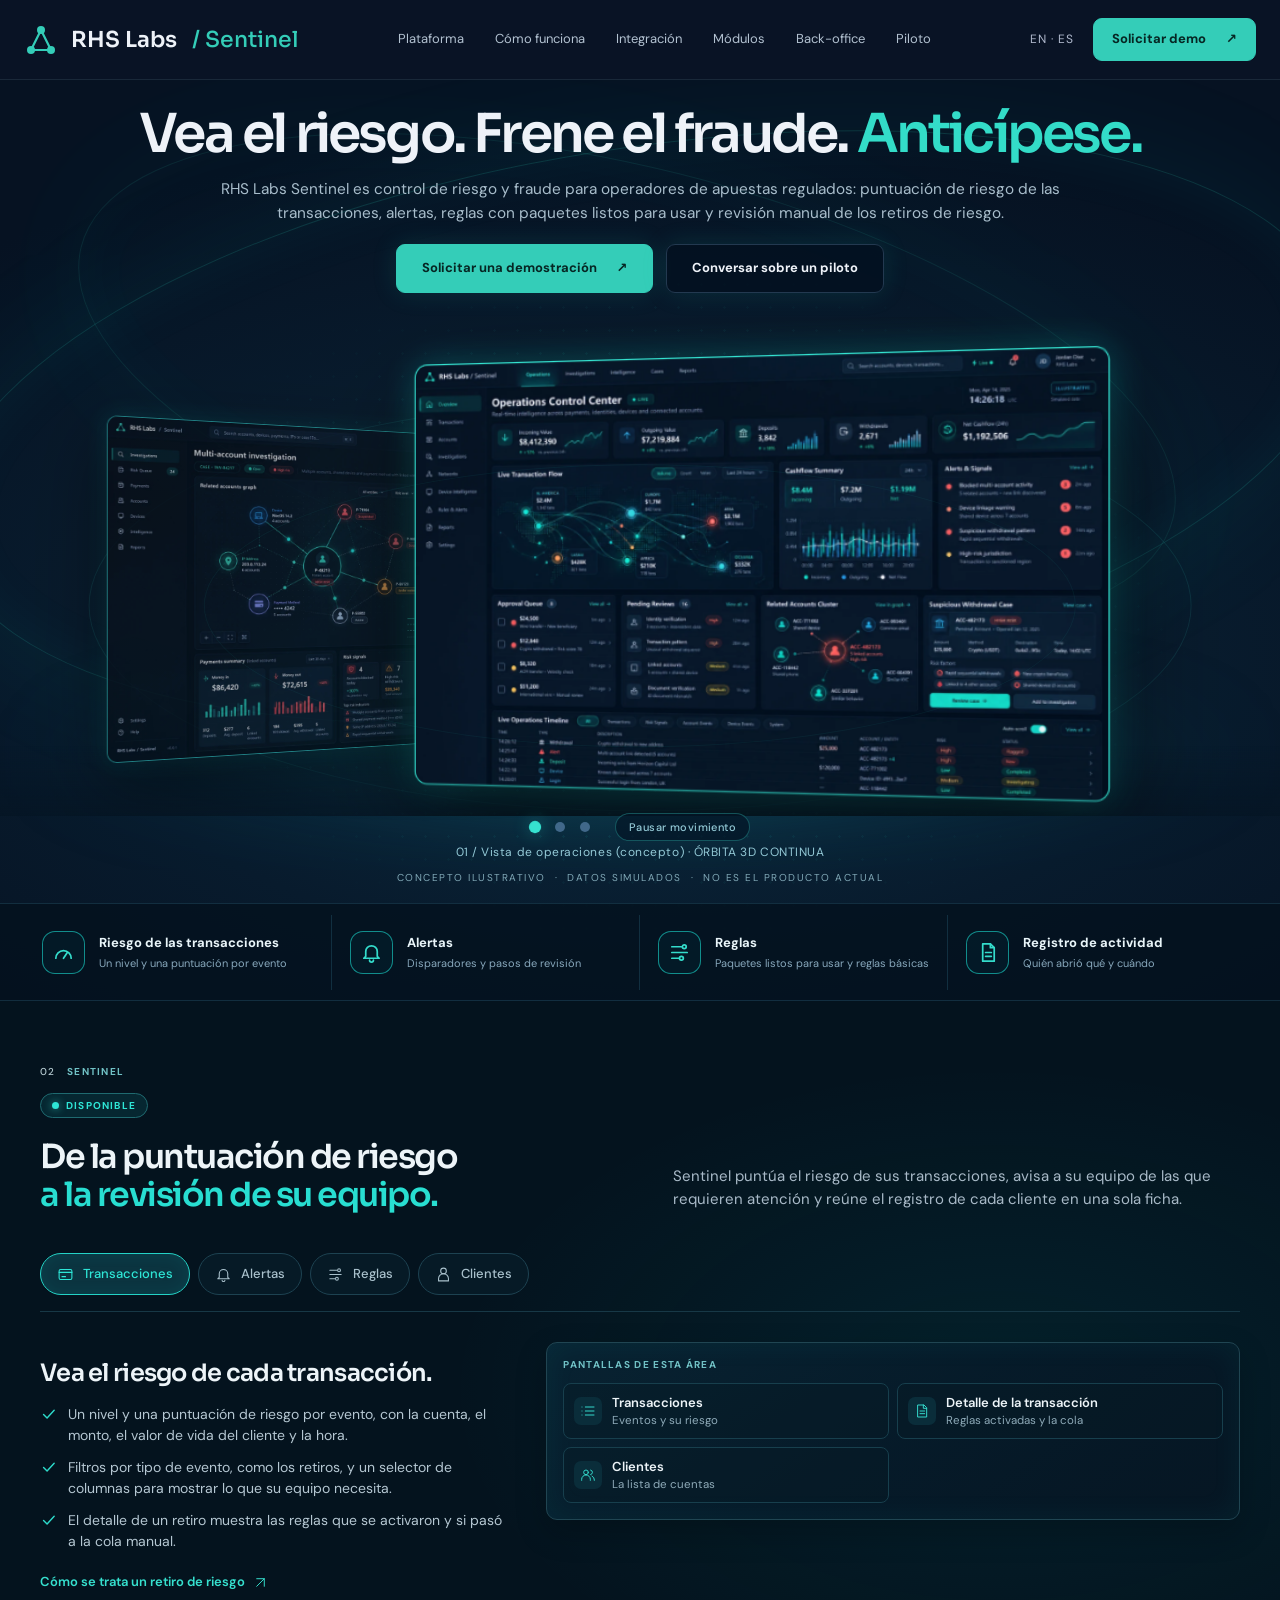
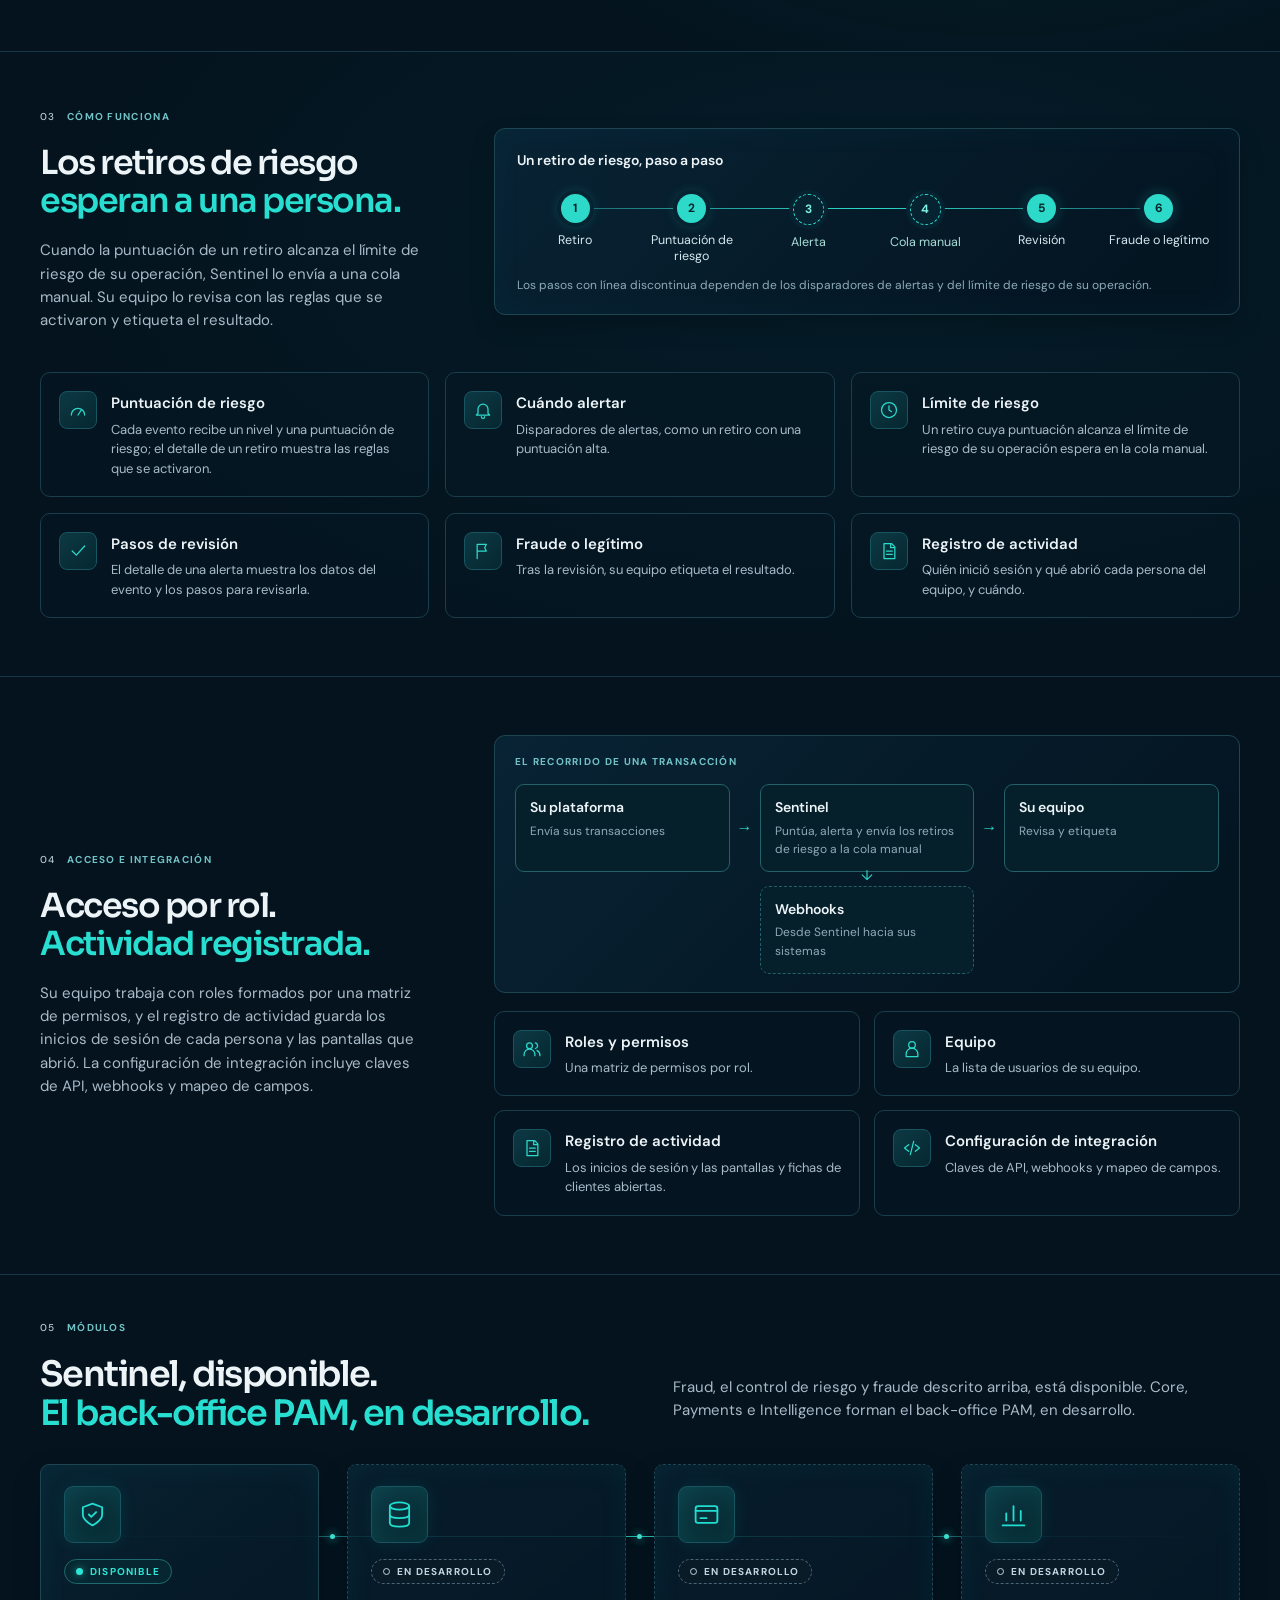
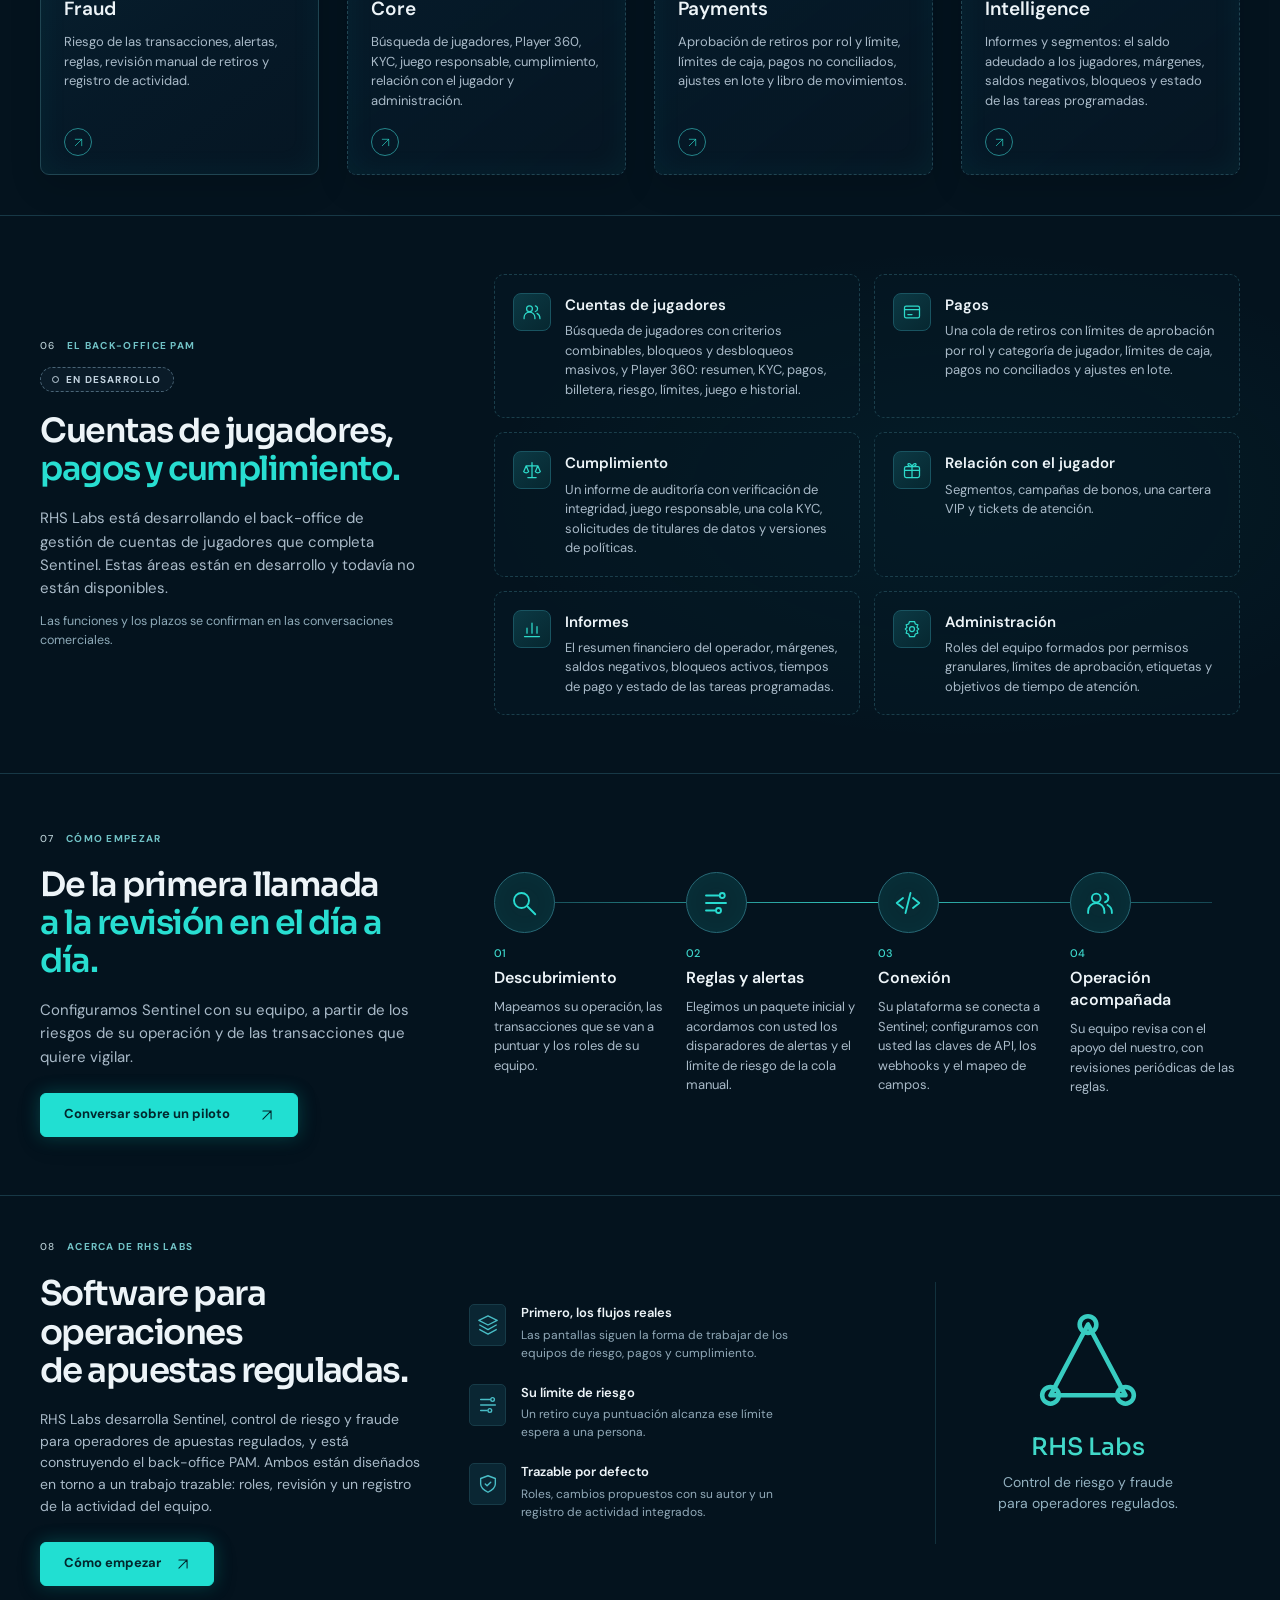
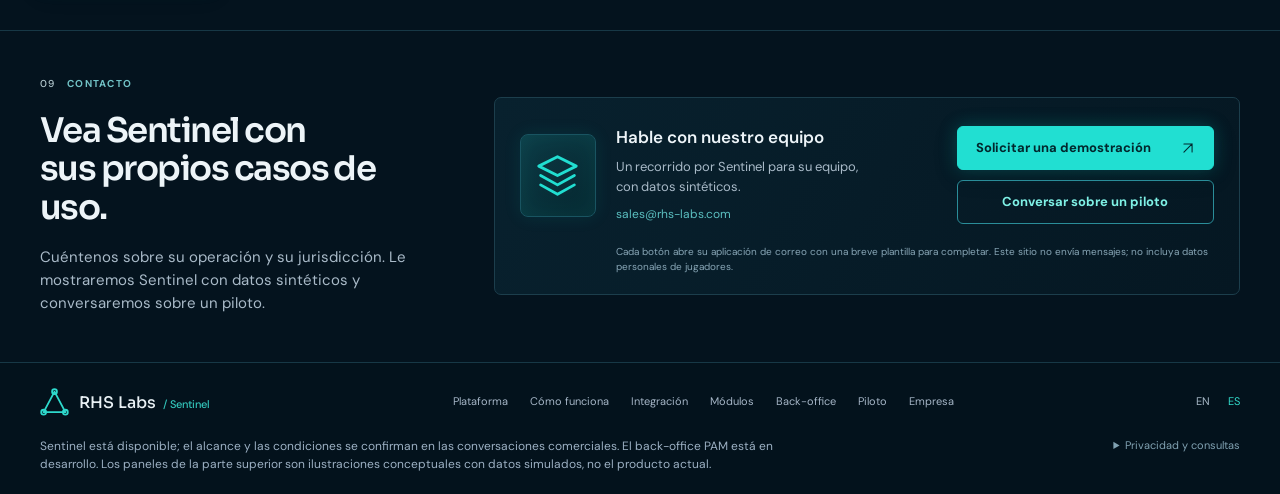
==== commit 4f866966: "fix(site): third audit round on the phase 8 page (RHS-061) - Access & integration diagram: Sentinel " ====
--- a/es/index.html
+++ b/es/index.html
@@ -48,8 +48,8 @@
 <div class="rhs-content">
 <section id="platform" class="rhs-sector rhs-tour-sector" data-sector="2" data-status="available"><div class="wrap"><div class="rhs-section-heading"><div class="rhs-sector-copy"><span class="rhs-kicker"><b>02</b> SENTINEL</span><span class="rhs-status rhs-status-available">Disponible</span><h2>De la puntuación de riesgo<br><em>a la revisión de su equipo.</em></h2><p>Sentinel puntúa el riesgo de sus transacciones, avisa a su equipo de las que requieren atención y reúne el registro de cada cliente en una sola ficha.</p></div></div><div class="rhs-tour" data-tour><div class="rhs-tour-tabs" role="tablist" aria-label="Áreas de Sentinel"><button type="button" role="tab" class="rhs-tour-tab" id="tour-tab-transactions" aria-controls="tour-transactions" aria-selected="true" tabindex="0"><svg class="rhs-icon " viewBox="0 0 24 24" aria-hidden="true" fill="none" stroke="currentColor" stroke-width="1.5" stroke-linecap="round" stroke-linejoin="round"><rect x="3" y="5" width="18" height="14" rx="2"/><path d="M3 9h18M7 15h5"/></svg><span>Transacciones</span></button><button type="button" role="tab" class="rhs-tour-tab" id="tour-tab-alerts" aria-controls="tour-alerts" aria-selected="false" tabindex="-1"><svg class="rhs-icon " viewBox="0 0 24 24" aria-hidden="true" fill="none" stroke="currentColor" stroke-width="1.5" stroke-linecap="round" stroke-linejoin="round"><path d="M6 16v-5a6 6 0 0 1 12 0v5l2 2H4Z"/><path d="M10 20a2 2 0 0 0 4 0"/></svg><span>Alertas</span></button><button type="button" role="tab" class="rhs-tour-tab" id="tour-tab-rules" aria-controls="tour-rules" aria-selected="false" tabindex="-1"><svg class="rhs-icon " viewBox="0 0 24 24" aria-hidden="true" fill="none" stroke="currentColor" stroke-width="1.5" stroke-linecap="round" stroke-linejoin="round"><path d="M4 6h10M4 12h16M4 18h7"/><circle cx="17" cy="6" r="2"/><circle cx="14" cy="18" r="2"/></svg><span>Reglas</span></button><button type="button" role="tab" class="rhs-tour-tab" id="tour-tab-customers" aria-controls="tour-customers" aria-selected="false" tabindex="-1"><svg class="rhs-icon " viewBox="0 0 24 24" aria-hidden="true" fill="none" stroke="currentColor" stroke-width="1.5" stroke-linecap="round" stroke-linejoin="round"><circle cx="12" cy="7" r="4"/><path d="M5 21v-3a7 7 0 0 1 14 0v3Z"/></svg><span>Clientes</span></button></div><div class="rhs-tour-panel" role="tabpanel" id="tour-transactions" aria-labelledby="tour-tab-transactions" tabindex="0"><div class="rhs-tour-copy"><h3>Vea el riesgo de cada transacción.</h3><ul class="rhs-ticks"><li><svg class="rhs-icon " viewBox="0 0 24 24" aria-hidden="true" fill="none" stroke="currentColor" stroke-width="1.5" stroke-linecap="round" stroke-linejoin="round"><path d="m5 12 5 5L20 6"/></svg><span>Un nivel y una puntuación de riesgo por evento, con la cuenta, el monto, el valor de vida del cliente y la hora.</span></li><li><svg class="rhs-icon " viewBox="0 0 24 24" aria-hidden="true" fill="none" stroke="currentColor" stroke-width="1.5" stroke-linecap="round" stroke-linejoin="round"><path d="m5 12 5 5L20 6"/></svg><span>Filtros por tipo de evento, como los retiros, y un selector de columnas para mostrar lo que su equipo necesita.</span></li><li><svg class="rhs-icon " viewBox="0 0 24 24" aria-hidden="true" fill="none" stroke="currentColor" stroke-width="1.5" stroke-linecap="round" stroke-linejoin="round"><path d="m5 12 5 5L20 6"/></svg><span>El detalle de un retiro muestra las reglas que se activaron y si pasó a la cola manual.</span></li></ul><a class="rhs-more" href="#how">Cómo se trata un retiro de riesgo <svg class="rhs-icon " viewBox="0 0 24 24" aria-hidden="true" fill="none" stroke="currentColor" stroke-width="1.5" stroke-linecap="round" stroke-linejoin="round"><path d="M5 19 19 5M5 5h14v14"/></svg></a></div><div class="rhs-tour-visual"><div class="rhs-screens"><p class="rhs-screens-title" id="tour-screens-transactions">Pantallas de esta área</p><ul aria-labelledby="tour-screens-transactions"><li><svg class="rhs-icon " viewBox="0 0 24 24" aria-hidden="true" fill="none" stroke="currentColor" stroke-width="1.5" stroke-linecap="round" stroke-linejoin="round"><path d="M8 6h13M8 12h13M8 18h13M3 6h.01M3 12h.01M3 18h.01"/></svg><b>Transacciones</b><small>Eventos y su riesgo</small></li><li><svg class="rhs-icon " viewBox="0 0 24 24" aria-hidden="true" fill="none" stroke="currentColor" stroke-width="1.5" stroke-linecap="round" stroke-linejoin="round"><path d="M6 3h9l4 4v14H6ZM14 3v5h5M9 12h7M9 16h7"/></svg><b>Detalle de la transacción</b><small>Reglas activadas y la cola</small></li><li><svg class="rhs-icon " viewBox="0 0 24 24" aria-hidden="true" fill="none" stroke="currentColor" stroke-width="1.5" stroke-linecap="round" stroke-linejoin="round"><circle cx="9" cy="8" r="3.5"/><path d="M2.5 20v-1.5a6.5 6.5 0 0 1 13 0V20"/><path d="M16 4.6a3.5 3.5 0 0 1 0 6.8M18 13.6a6.5 6.5 0 0 1 3.5 5.9V20"/></svg><b>Clientes</b><small>La lista de cuentas</small></li></ul></div></div></div><div class="rhs-tour-panel" role="tabpanel" id="tour-alerts" aria-labelledby="tour-tab-alerts" tabindex="0" hidden><div class="rhs-tour-copy"><h3>Alertas con los pasos para revisarlas.</h3><ul class="rhs-ticks"><li><svg class="rhs-icon " viewBox="0 0 24 24" aria-hidden="true" fill="none" stroke="currentColor" stroke-width="1.5" stroke-linecap="round" stroke-linejoin="round"><path d="m5 12 5 5L20 6"/></svg><span>Una cola de alertas, con alertas como un retiro con una puntuación alta.</span></li><li><svg class="rhs-icon " viewBox="0 0 24 24" aria-hidden="true" fill="none" stroke="currentColor" stroke-width="1.5" stroke-linecap="round" stroke-linejoin="round"><path d="m5 12 5 5L20 6"/></svg><span>El detalle de una alerta muestra los datos del evento y sus pasos de revisión.</span></li><li><svg class="rhs-icon " viewBox="0 0 24 24" aria-hidden="true" fill="none" stroke="currentColor" stroke-width="1.5" stroke-linecap="round" stroke-linejoin="round"><path d="m5 12 5 5L20 6"/></svg><span>Los disparadores de alertas tienen su propia pantalla, Cuándo alertar.</span></li></ul></div><div class="rhs-tour-visual"><div class="rhs-screens"><p class="rhs-screens-title" id="tour-screens-alerts">Pantallas de esta área</p><ul aria-labelledby="tour-screens-alerts"><li><svg class="rhs-icon " viewBox="0 0 24 24" aria-hidden="true" fill="none" stroke="currentColor" stroke-width="1.5" stroke-linecap="round" stroke-linejoin="round"><path d="M6 16v-5a6 6 0 0 1 12 0v5l2 2H4Z"/><path d="M10 20a2 2 0 0 0 4 0"/></svg><b>Alertas</b><small>La cola de alertas</small></li><li><svg class="rhs-icon " viewBox="0 0 24 24" aria-hidden="true" fill="none" stroke="currentColor" stroke-width="1.5" stroke-linecap="round" stroke-linejoin="round"><rect x="3" y="7" width="18" height="13" rx="2"/><path d="M8 7V5a2 2 0 0 1 2-2h4a2 2 0 0 1 2 2v2M3 13h18"/></svg><b>Detalle de la alerta</b><small>Datos del evento y pasos de revisión</small></li><li><svg class="rhs-icon " viewBox="0 0 24 24" aria-hidden="true" fill="none" stroke="currentColor" stroke-width="1.5" stroke-linecap="round" stroke-linejoin="round"><path d="M3 12h4l3-7 4 14 3-7h4"/></svg><b>Cuándo alertar</b><small>Disparadores de alertas</small></li></ul></div></div></div><div class="rhs-tour-panel" role="tabpanel" id="tour-rules" aria-labelledby="tour-tab-rules" tabindex="0" hidden><div class="rhs-tour-copy"><h3>Reglas con paquetes listos para usar.</h3><ul class="rhs-ticks"><li><svg class="rhs-icon " viewBox="0 0 24 24" aria-hidden="true" fill="none" stroke="currentColor" stroke-width="1.5" stroke-linecap="round" stroke-linejoin="round"><path d="m5 12 5 5L20 6"/></svg><span>Paquetes listos para usar como punto de partida y reglas básicas por categoría.</span></li><li><svg class="rhs-icon " viewBox="0 0 24 24" aria-hidden="true" fill="none" stroke="currentColor" stroke-width="1.5" stroke-linecap="round" stroke-linejoin="round"><path d="m5 12 5 5L20 6"/></svg><span>Una pantalla de Aprobaciones para los cambios propuestos, que muestra quién los propuso.</span></li></ul></div><div class="rhs-tour-visual"><div class="rhs-screens"><p class="rhs-screens-title" id="tour-screens-rules">Pantallas de esta área</p><ul aria-labelledby="tour-screens-rules"><li><svg class="rhs-icon " viewBox="0 0 24 24" aria-hidden="true" fill="none" stroke="currentColor" stroke-width="1.5" stroke-linecap="round" stroke-linejoin="round"><path d="m2 7 10-5 10 5-10 5ZM3 12l9 5 9-5M3 17l9 5 9-5"/></svg><b>Reglas básicas</b><small>Paquetes y categorías</small></li><li><svg class="rhs-icon " viewBox="0 0 24 24" aria-hidden="true" fill="none" stroke="currentColor" stroke-width="1.5" stroke-linecap="round" stroke-linejoin="round"><path d="m3 12 4 4 7-8M10 16l1 1 10-11"/></svg><b>Aprobaciones</b><small>Cambios propuestos</small></li></ul></div></div></div><div class="rhs-tour-panel" role="tabpanel" id="tour-customers" aria-labelledby="tour-tab-customers" tabindex="0" hidden><div class="rhs-tour-copy"><h3>Una ficha para cada cliente.</h3><ul class="rhs-ticks"><li><svg class="rhs-icon " viewBox="0 0 24 24" aria-hidden="true" fill="none" stroke="currentColor" stroke-width="1.5" stroke-linecap="round" stroke-linejoin="round"><path d="m5 12 5 5L20 6"/></svg><span>El registro del cliente: estado, KYC, fechas clave, saldo, valor de vida del cliente y país.</span></li><li><svg class="rhs-icon " viewBox="0 0 24 24" aria-hidden="true" fill="none" stroke="currentColor" stroke-width="1.5" stroke-linecap="round" stroke-linejoin="round"><path d="m5 12 5 5L20 6"/></svg><span>Una línea de tiempo de depósitos y retiros, las apuestas y el historial de acciones en la cuenta.</span></li><li><svg class="rhs-icon " viewBox="0 0 24 24" aria-hidden="true" fill="none" stroke="currentColor" stroke-width="1.5" stroke-linecap="round" stroke-linejoin="round"><path d="m5 12 5 5L20 6"/></svg><span>Busque desde cualquier pantalla con Ctrl+K.</span></li></ul><a class="rhs-more" href="#security">Acceso e integración <svg class="rhs-icon " viewBox="0 0 24 24" aria-hidden="true" fill="none" stroke="currentColor" stroke-width="1.5" stroke-linecap="round" stroke-linejoin="round"><path d="M5 19 19 5M5 5h14v14"/></svg></a></div><div class="rhs-tour-visual"><div class="rhs-screens"><p class="rhs-screens-title" id="tour-screens-customers">Pantallas de esta área</p><ul aria-labelledby="tour-screens-customers"><li><svg class="rhs-icon " viewBox="0 0 24 24" aria-hidden="true" fill="none" stroke="currentColor" stroke-width="1.5" stroke-linecap="round" stroke-linejoin="round"><circle cx="9" cy="8" r="3.5"/><path d="M2.5 20v-1.5a6.5 6.5 0 0 1 13 0V20"/><path d="M16 4.6a3.5 3.5 0 0 1 0 6.8M18 13.6a6.5 6.5 0 0 1 3.5 5.9V20"/></svg><b>Clientes</b><small>La lista de cuentas</small></li><li><svg class="rhs-icon " viewBox="0 0 24 24" aria-hidden="true" fill="none" stroke="currentColor" stroke-width="1.5" stroke-linecap="round" stroke-linejoin="round"><circle cx="12" cy="7" r="4"/><path d="M5 21v-3a7 7 0 0 1 14 0v3Z"/></svg><b>Ficha del cliente</b><small>Registro, línea de tiempo, apuestas e historial</small></li><li><svg class="rhs-icon " viewBox="0 0 24 24" aria-hidden="true" fill="none" stroke="currentColor" stroke-width="1.5" stroke-linecap="round" stroke-linejoin="round"><circle cx="10" cy="10" r="6"/><path d="m15 15 6 6"/></svg><b>Búsqueda global</b><small>Ctrl+K desde cualquier pantalla</small></li></ul></div></div></div></div></div></section>
 <section id="how" class="rhs-sector rhs-payments-sector rhs-how" data-sector="3" data-status="available"><span id="payments" class="rhs-anchor"></span><div class="wrap"><div class="rhs-split"><div class="rhs-sector-copy"><span class="rhs-kicker"><b>03</b> CÓMO FUNCIONA</span><h2>Los retiros de riesgo<br><em>esperan a una persona.</em></h2><p>Cuando la puntuación de un retiro alcanza el límite de riesgo de su operación, Sentinel lo envía a una cola manual. Su equipo lo revisa con las reglas que se activaron y etiqueta el resultado.</p></div><figure class="rhs-flow"><figcaption><b>Un retiro de riesgo, paso a paso</b></figcaption><ol class="rhs-flow-steps"><li class="rhs-flow-step"><span>Retiro</span></li><li class="rhs-flow-step"><span>Puntuación de riesgo</span></li><li class="rhs-flow-step rhs-flow-optional"><span>Alerta</span></li><li class="rhs-flow-step rhs-flow-optional"><span>Cola manual</span></li><li class="rhs-flow-step"><span>Revisión</span></li><li class="rhs-flow-step"><span>Fraude o legítimo</span></li></ol><p class="rhs-flow-note">Los pasos con línea discontinua dependen de los disparadores de alertas y del límite de riesgo de su operación.</p></figure></div><ul class="rhs-capabilities"><li><span class="rhs-mini-icon"><svg class="rhs-icon " viewBox="0 0 24 24" aria-hidden="true" fill="none" stroke="currentColor" stroke-width="1.5" stroke-linecap="round" stroke-linejoin="round"><path d="M4 18a8 8 0 1 1 16 0M12 18l4-6"/></svg></span><div><h3>Puntuación de riesgo</h3><p>Cada evento recibe un nivel y una puntuación de riesgo; el detalle de un retiro muestra las reglas que se activaron.</p></div></li><li><span class="rhs-mini-icon"><svg class="rhs-icon " viewBox="0 0 24 24" aria-hidden="true" fill="none" stroke="currentColor" stroke-width="1.5" stroke-linecap="round" stroke-linejoin="round"><path d="M6 16v-5a6 6 0 0 1 12 0v5l2 2H4Z"/><path d="M10 20a2 2 0 0 0 4 0"/></svg></span><div><h3>Cuándo alertar</h3><p>Disparadores de alertas, como un retiro con una puntuación alta.</p></div></li><li><span class="rhs-mini-icon"><svg class="rhs-icon " viewBox="0 0 24 24" aria-hidden="true" fill="none" stroke="currentColor" stroke-width="1.5" stroke-linecap="round" stroke-linejoin="round"><circle cx="12" cy="12" r="9"/><path d="M12 7v5l3 2"/></svg></span><div><h3>Límite de riesgo</h3><p>Un retiro cuya puntuación alcanza el límite de riesgo de su operación espera en la cola manual.</p></div></li><li><span class="rhs-mini-icon"><svg class="rhs-icon " viewBox="0 0 24 24" aria-hidden="true" fill="none" stroke="currentColor" stroke-width="1.5" stroke-linecap="round" stroke-linejoin="round"><path d="m5 12 5 5L20 6"/></svg></span><div><h3>Pasos de revisión</h3><p>El detalle de una alerta muestra los datos del evento y los pasos para revisarla.</p></div></li><li><span class="rhs-mini-icon"><svg class="rhs-icon " viewBox="0 0 24 24" aria-hidden="true" fill="none" stroke="currentColor" stroke-width="1.5" stroke-linecap="round" stroke-linejoin="round"><path d="M5 21V4M5 4h11l-2 4 2 4H5"/></svg></span><div><h3>Fraude o legítimo</h3><p>Tras la revisión, su equipo etiqueta el resultado.</p></div></li><li><span class="rhs-mini-icon"><svg class="rhs-icon " viewBox="0 0 24 24" aria-hidden="true" fill="none" stroke="currentColor" stroke-width="1.5" stroke-linecap="round" stroke-linejoin="round"><path d="M6 3h9l4 4v14H6ZM14 3v5h5M9 12h7M9 16h7"/></svg></span><div><h3>Registro de actividad</h3><p>Quién inició sesión y qué abrió cada persona del equipo, y cuándo.</p></div></li></ul></div></section>
-<section id="security" class="rhs-sector rhs-security" data-sector="4" data-status="available"><div class="wrap"><div class="rhs-split"><div class="rhs-sector-copy"><span class="rhs-kicker"><b>04</b> ACCESO E INTEGRACIÓN</span><h2>Acceso por rol.<br><em>Actividad registrada.</em></h2><p>Su equipo trabaja con roles formados por una matriz de permisos, y el registro de actividad guarda los inicios de sesión de cada persona y las pantallas que abrió. La configuración de integración incluye claves de API, webhooks y mapeo de campos.</p></div><div class="rhs-security-visual"><figure class="rhs-arch"><figcaption>El recorrido de una transacción</figcaption><ol><li><b>Su plataforma</b><small>Envía sus transacciones</small></li><li><b>Sentinel</b><small>Puntúa, alerta y envía a la cola manual</small></li><li><b>Su equipo</b><small>Revisa y etiqueta</small></li></ol><p class="rhs-arch-idp rhs-arch-out"><b>Webhooks</b><small>Hacia sus sistemas</small></p></figure><ul class="rhs-control-grid rhs-security-list"><li><span class="rhs-mini-icon"><svg class="rhs-icon " viewBox="0 0 24 24" aria-hidden="true" fill="none" stroke="currentColor" stroke-width="1.5" stroke-linecap="round" stroke-linejoin="round"><circle cx="9" cy="8" r="3.5"/><path d="M2.5 20v-1.5a6.5 6.5 0 0 1 13 0V20"/><path d="M16 4.6a3.5 3.5 0 0 1 0 6.8M18 13.6a6.5 6.5 0 0 1 3.5 5.9V20"/></svg></span><div><h3>Roles y permisos</h3><p>Una matriz de permisos por rol.</p></div></li><li><span class="rhs-mini-icon"><svg class="rhs-icon " viewBox="0 0 24 24" aria-hidden="true" fill="none" stroke="currentColor" stroke-width="1.5" stroke-linecap="round" stroke-linejoin="round"><circle cx="12" cy="7" r="4"/><path d="M5 21v-3a7 7 0 0 1 14 0v3Z"/></svg></span><div><h3>Equipo</h3><p>La lista de usuarios de su equipo.</p></div></li><li><span class="rhs-mini-icon"><svg class="rhs-icon " viewBox="0 0 24 24" aria-hidden="true" fill="none" stroke="currentColor" stroke-width="1.5" stroke-linecap="round" stroke-linejoin="round"><path d="M6 3h9l4 4v14H6ZM14 3v5h5M9 12h7M9 16h7"/></svg></span><div><h3>Registro de actividad</h3><p>Los inicios de sesión y las pantallas y fichas de clientes abiertas.</p></div></li><li><span class="rhs-mini-icon"><svg class="rhs-icon " viewBox="0 0 24 24" aria-hidden="true" fill="none" stroke="currentColor" stroke-width="1.5" stroke-linecap="round" stroke-linejoin="round"><path d="m8 8-5 4 5 4M16 8l5 4-5 4M14 4l-4 16"/></svg></span><div><h3>Configuración de integración</h3><p>Claves de API, webhooks y mapeo de campos.</p></div></li></ul></div></div></div></section>
-<section id="modules" class="rhs-sector rhs-products" data-sector="5"><span id="intelligence" class="rhs-anchor"></span><div class="wrap"><div class="rhs-products-heading"><div class="rhs-sector-copy"><span class="rhs-kicker"><b>05</b> MÓDULOS</span><h2>Sentinel, disponible.<br><em>El back-office PAM, en desarrollo.</em></h2><p>Fraud, el control de riesgo y fraude descrito arriba, está disponible. Core, Payments e Intelligence forman el back-office PAM, en desarrollo.</p></div></div><div class="rhs-product-grid"><article class="rhs-product" data-status="available"><span class="rhs-icon-box"><svg class="rhs-icon " viewBox="0 0 24 24" aria-hidden="true" fill="none" stroke="currentColor" stroke-width="1.5" stroke-linecap="round" stroke-linejoin="round"><path d="m12 3 8 3v6c0 5-8 9-8 9S4 17 4 12V6Z"/><path d="m9 12 2 2 4-4"/></svg></span><span class="rhs-status rhs-status-available">Disponible</span><h3>Fraud</h3><p>Riesgo de las transacciones, alertas, reglas, revisión manual de retiros y registro de actividad.</p><a class="rhs-card-link" href="#platform" aria-label="Ver Fraud"><svg class="rhs-icon " viewBox="0 0 24 24" aria-hidden="true" fill="none" stroke="currentColor" stroke-width="1.5" stroke-linecap="round" stroke-linejoin="round"><path d="M5 19 19 5M5 5h14v14"/></svg></a></article><article class="rhs-product" data-status="development"><span class="rhs-icon-box"><svg class="rhs-icon " viewBox="0 0 24 24" aria-hidden="true" fill="none" stroke="currentColor" stroke-width="1.5" stroke-linecap="round" stroke-linejoin="round"><ellipse cx="12" cy="5" rx="8" ry="3"/><path d="M4 5v14c0 4 16 4 16 0V5M4 12c0 4 16 4 16 0"/></svg></span><span class="rhs-status rhs-status-development">En desarrollo</span><h3>Core</h3><p>Búsqueda de jugadores, Player 360, KYC, juego responsable, cumplimiento y administración.</p><a class="rhs-card-link" href="#back-office" aria-label="Ver Core"><svg class="rhs-icon " viewBox="0 0 24 24" aria-hidden="true" fill="none" stroke="currentColor" stroke-width="1.5" stroke-linecap="round" stroke-linejoin="round"><path d="M5 19 19 5M5 5h14v14"/></svg></a></article><article class="rhs-product" data-status="development"><span class="rhs-icon-box"><svg class="rhs-icon " viewBox="0 0 24 24" aria-hidden="true" fill="none" stroke="currentColor" stroke-width="1.5" stroke-linecap="round" stroke-linejoin="round"><rect x="3" y="5" width="18" height="14" rx="2"/><path d="M3 9h18M7 15h5"/></svg></span><span class="rhs-status rhs-status-development">En desarrollo</span><h3>Payments</h3><p>Aprobación de retiros por rol y límite, límites de caja, pagos no conciliados, ajustes en lote y libro de movimientos.</p><a class="rhs-card-link" href="#back-office" aria-label="Ver Payments"><svg class="rhs-icon " viewBox="0 0 24 24" aria-hidden="true" fill="none" stroke="currentColor" stroke-width="1.5" stroke-linecap="round" stroke-linejoin="round"><path d="M5 19 19 5M5 5h14v14"/></svg></a></article><article class="rhs-product" data-status="development"><span class="rhs-icon-box"><svg class="rhs-icon " viewBox="0 0 24 24" aria-hidden="true" fill="none" stroke="currentColor" stroke-width="1.5" stroke-linecap="round" stroke-linejoin="round"><path d="M3 21h18M6 17v-6m6 6V5m6 12v-8"/></svg></span><span class="rhs-status rhs-status-development">En desarrollo</span><h3>Intelligence</h3><p>Informes y segmentos: el saldo adeudado a los jugadores, márgenes, saldos negativos, bloqueos y estado de las tareas programadas.</p><a class="rhs-card-link" href="#back-office" aria-label="Ver Intelligence"><svg class="rhs-icon " viewBox="0 0 24 24" aria-hidden="true" fill="none" stroke="currentColor" stroke-width="1.5" stroke-linecap="round" stroke-linejoin="round"><path d="M5 19 19 5M5 5h14v14"/></svg></a></article></div></div></section>
+<section id="security" class="rhs-sector rhs-security" data-sector="4" data-status="available"><div class="wrap"><div class="rhs-split"><div class="rhs-sector-copy"><span class="rhs-kicker"><b>04</b> ACCESO E INTEGRACIÓN</span><h2>Acceso por rol.<br><em>Actividad registrada.</em></h2><p>Su equipo trabaja con roles formados por una matriz de permisos, y el registro de actividad guarda los inicios de sesión de cada persona y las pantallas que abrió. La configuración de integración incluye claves de API, webhooks y mapeo de campos.</p></div><div class="rhs-security-visual"><figure class="rhs-arch"><figcaption>El recorrido de una transacción</figcaption><ol><li><b>Su plataforma</b><small>Envía sus transacciones</small></li><li><b>Sentinel</b><small>Puntúa, alerta y envía los retiros de riesgo a la cola manual</small></li><li><b>Su equipo</b><small>Revisa y etiqueta</small></li></ol><p class="rhs-arch-idp rhs-arch-out"><b>Webhooks</b><small>Desde Sentinel hacia sus sistemas</small></p></figure><ul class="rhs-control-grid rhs-security-list"><li><span class="rhs-mini-icon"><svg class="rhs-icon " viewBox="0 0 24 24" aria-hidden="true" fill="none" stroke="currentColor" stroke-width="1.5" stroke-linecap="round" stroke-linejoin="round"><circle cx="9" cy="8" r="3.5"/><path d="M2.5 20v-1.5a6.5 6.5 0 0 1 13 0V20"/><path d="M16 4.6a3.5 3.5 0 0 1 0 6.8M18 13.6a6.5 6.5 0 0 1 3.5 5.9V20"/></svg></span><div><h3>Roles y permisos</h3><p>Una matriz de permisos por rol.</p></div></li><li><span class="rhs-mini-icon"><svg class="rhs-icon " viewBox="0 0 24 24" aria-hidden="true" fill="none" stroke="currentColor" stroke-width="1.5" stroke-linecap="round" stroke-linejoin="round"><circle cx="12" cy="7" r="4"/><path d="M5 21v-3a7 7 0 0 1 14 0v3Z"/></svg></span><div><h3>Equipo</h3><p>La lista de usuarios de su equipo.</p></div></li><li><span class="rhs-mini-icon"><svg class="rhs-icon " viewBox="0 0 24 24" aria-hidden="true" fill="none" stroke="currentColor" stroke-width="1.5" stroke-linecap="round" stroke-linejoin="round"><path d="M6 3h9l4 4v14H6ZM14 3v5h5M9 12h7M9 16h7"/></svg></span><div><h3>Registro de actividad</h3><p>Los inicios de sesión y las pantallas y fichas de clientes abiertas.</p></div></li><li><span class="rhs-mini-icon"><svg class="rhs-icon " viewBox="0 0 24 24" aria-hidden="true" fill="none" stroke="currentColor" stroke-width="1.5" stroke-linecap="round" stroke-linejoin="round"><path d="m8 8-5 4 5 4M16 8l5 4-5 4M14 4l-4 16"/></svg></span><div><h3>Configuración de integración</h3><p>Claves de API, webhooks y mapeo de campos.</p></div></li></ul></div></div></div></section>
+<section id="modules" class="rhs-sector rhs-products" data-sector="5"><span id="intelligence" class="rhs-anchor"></span><div class="wrap"><div class="rhs-products-heading"><div class="rhs-sector-copy"><span class="rhs-kicker"><b>05</b> MÓDULOS</span><h2>Sentinel, disponible.<br><em>El back-office PAM, en desarrollo.</em></h2><p>Fraud, el control de riesgo y fraude descrito arriba, está disponible. Core, Payments e Intelligence forman el back-office PAM, en desarrollo.</p></div></div><div class="rhs-product-grid"><article class="rhs-product" data-status="available"><span class="rhs-icon-box"><svg class="rhs-icon " viewBox="0 0 24 24" aria-hidden="true" fill="none" stroke="currentColor" stroke-width="1.5" stroke-linecap="round" stroke-linejoin="round"><path d="m12 3 8 3v6c0 5-8 9-8 9S4 17 4 12V6Z"/><path d="m9 12 2 2 4-4"/></svg></span><span class="rhs-status rhs-status-available">Disponible</span><h3>Fraud</h3><p>Riesgo de las transacciones, alertas, reglas, revisión manual de retiros y registro de actividad.</p><a class="rhs-card-link" href="#platform" aria-label="Ver Fraud"><svg class="rhs-icon " viewBox="0 0 24 24" aria-hidden="true" fill="none" stroke="currentColor" stroke-width="1.5" stroke-linecap="round" stroke-linejoin="round"><path d="M5 19 19 5M5 5h14v14"/></svg></a></article><article class="rhs-product" data-status="development"><span class="rhs-icon-box"><svg class="rhs-icon " viewBox="0 0 24 24" aria-hidden="true" fill="none" stroke="currentColor" stroke-width="1.5" stroke-linecap="round" stroke-linejoin="round"><ellipse cx="12" cy="5" rx="8" ry="3"/><path d="M4 5v14c0 4 16 4 16 0V5M4 12c0 4 16 4 16 0"/></svg></span><span class="rhs-status rhs-status-development">En desarrollo</span><h3>Core</h3><p>Búsqueda de jugadores, Player 360, KYC, juego responsable, cumplimiento, relación con el jugador y administración.</p><a class="rhs-card-link" href="#back-office" aria-label="Ver Core"><svg class="rhs-icon " viewBox="0 0 24 24" aria-hidden="true" fill="none" stroke="currentColor" stroke-width="1.5" stroke-linecap="round" stroke-linejoin="round"><path d="M5 19 19 5M5 5h14v14"/></svg></a></article><article class="rhs-product" data-status="development"><span class="rhs-icon-box"><svg class="rhs-icon " viewBox="0 0 24 24" aria-hidden="true" fill="none" stroke="currentColor" stroke-width="1.5" stroke-linecap="round" stroke-linejoin="round"><rect x="3" y="5" width="18" height="14" rx="2"/><path d="M3 9h18M7 15h5"/></svg></span><span class="rhs-status rhs-status-development">En desarrollo</span><h3>Payments</h3><p>Aprobación de retiros por rol y límite, límites de caja, pagos no conciliados, ajustes en lote y libro de movimientos.</p><a class="rhs-card-link" href="#back-office" aria-label="Ver Payments"><svg class="rhs-icon " viewBox="0 0 24 24" aria-hidden="true" fill="none" stroke="currentColor" stroke-width="1.5" stroke-linecap="round" stroke-linejoin="round"><path d="M5 19 19 5M5 5h14v14"/></svg></a></article><article class="rhs-product" data-status="development"><span class="rhs-icon-box"><svg class="rhs-icon " viewBox="0 0 24 24" aria-hidden="true" fill="none" stroke="currentColor" stroke-width="1.5" stroke-linecap="round" stroke-linejoin="round"><path d="M3 21h18M6 17v-6m6 6V5m6 12v-8"/></svg></span><span class="rhs-status rhs-status-development">En desarrollo</span><h3>Intelligence</h3><p>Informes y segmentos: el saldo adeudado a los jugadores, márgenes, saldos negativos, bloqueos y estado de las tareas programadas.</p><a class="rhs-card-link" href="#back-office" aria-label="Ver Intelligence"><svg class="rhs-icon " viewBox="0 0 24 24" aria-hidden="true" fill="none" stroke="currentColor" stroke-width="1.5" stroke-linecap="round" stroke-linejoin="round"><path d="M5 19 19 5M5 5h14v14"/></svg></a></article></div></div></section>
 <section id="back-office" class="rhs-sector rhs-compliance rhs-backoffice" data-sector="6" data-status="development"><div class="wrap rhs-split"><div class="rhs-sector-copy"><span class="rhs-kicker"><b>06</b> EL BACK-OFFICE PAM</span><span class="rhs-status rhs-status-development">En desarrollo</span><h2>Cuentas de jugadores,<br><em>pagos y cumplimiento.</em></h2><p>RHS Labs está desarrollando el back-office de gestión de cuentas de jugadores que completa Sentinel. Estas áreas están en desarrollo y todavía no están disponibles.</p><p class="rhs-dev-note">Las funciones y los plazos se confirman en las conversaciones comerciales.</p></div><ul class="rhs-control-grid"><li><span class="rhs-mini-icon"><svg class="rhs-icon " viewBox="0 0 24 24" aria-hidden="true" fill="none" stroke="currentColor" stroke-width="1.5" stroke-linecap="round" stroke-linejoin="round"><circle cx="9" cy="8" r="3.5"/><path d="M2.5 20v-1.5a6.5 6.5 0 0 1 13 0V20"/><path d="M16 4.6a3.5 3.5 0 0 1 0 6.8M18 13.6a6.5 6.5 0 0 1 3.5 5.9V20"/></svg></span><div><h3>Cuentas de jugadores</h3><p>Búsqueda de jugadores con criterios combinables, bloqueos y desbloqueos masivos, y Player 360: resumen, KYC, pagos, billetera, riesgo, límites, juego e historial.</p></div></li><li><span class="rhs-mini-icon"><svg class="rhs-icon " viewBox="0 0 24 24" aria-hidden="true" fill="none" stroke="currentColor" stroke-width="1.5" stroke-linecap="round" stroke-linejoin="round"><rect x="3" y="5" width="18" height="14" rx="2"/><path d="M3 9h18M7 15h5"/></svg></span><div><h3>Pagos</h3><p>Una cola de retiros con límites de aprobación por rol y categoría de jugador, límites de caja, pagos no conciliados y ajustes en lote.</p></div></li><li><span class="rhs-mini-icon"><svg class="rhs-icon " viewBox="0 0 24 24" aria-hidden="true" fill="none" stroke="currentColor" stroke-width="1.5" stroke-linecap="round" stroke-linejoin="round"><path d="M12 3v18M7 21h10M5 7h14M5 7l-3 7a4 4 0 0 0 6 0Zm14 0-3 7a4 4 0 0 0 6 0Z"/></svg></span><div><h3>Cumplimiento</h3><p>Un informe de auditoría con verificación de integridad, juego responsable, una cola KYC, solicitudes de titulares de datos y versiones de políticas.</p></div></li><li><span class="rhs-mini-icon"><svg class="rhs-icon " viewBox="0 0 24 24" aria-hidden="true" fill="none" stroke="currentColor" stroke-width="1.5" stroke-linecap="round" stroke-linejoin="round"><rect x="3" y="8" width="18" height="13" rx="2"/><path d="M12 8v13M3 12.5h18M12 8S10.5 3.5 8 4.4 8.6 8 12 8Zm0 0s1.5-4.5 4-3.6S15.4 8 12 8Z"/></svg></span><div><h3>Relación con el jugador</h3><p>Segmentos, campañas de bonos, una cartera VIP y tickets de atención.</p></div></li><li><span class="rhs-mini-icon"><svg class="rhs-icon " viewBox="0 0 24 24" aria-hidden="true" fill="none" stroke="currentColor" stroke-width="1.5" stroke-linecap="round" stroke-linejoin="round"><path d="M3 21h18M6 17v-6m6 6V5m6 12v-8"/></svg></span><div><h3>Informes</h3><p>El resumen financiero del operador, márgenes, saldos negativos, bloqueos activos, tiempos de pago y estado de las tareas programadas.</p></div></li><li><span class="rhs-mini-icon"><svg class="rhs-icon " viewBox="0 0 24 24" aria-hidden="true" fill="none" stroke="currentColor" stroke-width="1.5" stroke-linecap="round" stroke-linejoin="round"><path d="m9 3-1 3-3 1 1 3-2 2 2 2-1 3 3 1 1 3h6l1-3 3-1-1-3 2-2-2-2 1-3-3-1-1-3Z"/><circle cx="12" cy="12" r="3"/></svg></span><div><h3>Administración</h3><p>Roles del equipo formados por permisos granulares, límites de aprobación, etiquetas y objetivos de tiempo de atención.</p></div></li></ul></div></section>
 <section id="pilot" class="rhs-sector rhs-process" data-sector="7"><span id="use-cases" class="rhs-anchor"></span><div class="wrap rhs-split"><div class="rhs-sector-copy"><span class="rhs-kicker"><b>07</b> CÓMO EMPEZAR</span><h2>De la primera llamada<br><em>a la revisión en el día a día.</em></h2><p>Configuramos Sentinel con su equipo, a partir de los riesgos de su operación y de las transacciones que quiere vigilar.</p><a class="btn rhs-cta" href="mailto:sales@rhs-labs.com?subject=Programa%20piloto%20de%20Sentinel&amp;body=Hola%2C%20equipo%20de%20RHS%20Labs%3A%0D%0A%0D%0ANos%20gustar%C3%ADa%20conversar%20sobre%20un%20piloto%20de%20Sentinel.%0D%0A%0D%0AEmpresa%3A%0D%0AJurisdicci%C3%B3n%28es%29%3A%0D%0AVolumen%20aproximado%20%28jugadores%20activos%20o%20transacciones%20mensuales%29%3A%0D%0AM%C3%B3dulos%20de%20inter%C3%A9s%20%28Fraud%20est%C3%A1%20disponible%3B%20Core%2C%20Payments%20e%20Intelligence%20est%C3%A1n%20en%20desarrollo%29%3A%0D%0A%0D%0APor%20favor%2C%20no%20incluya%20datos%20personales%20de%20jugadores%20en%20este%20correo." data-cta="pilot">Conversar sobre un piloto<span class="rhs-sr"> (abre su aplicación de correo)</span> <svg class="rhs-icon " viewBox="0 0 24 24" aria-hidden="true" fill="none" stroke="currentColor" stroke-width="1.5" stroke-linecap="round" stroke-linejoin="round"><path d="M5 19 19 5M5 5h14v14"/></svg></a></div><ol class="rhs-steps"><li class="rhs-step"><span class="rhs-round-icon"><svg class="rhs-icon " viewBox="0 0 24 24" aria-hidden="true" fill="none" stroke="currentColor" stroke-width="1.5" stroke-linecap="round" stroke-linejoin="round"><circle cx="10" cy="10" r="6"/><path d="m15 15 6 6"/></svg></span><b class="rhs-step-number">01</b><h3>Descubrimiento</h3><p>Mapeamos su operación, las transacciones que se van a puntuar y los roles de su equipo.</p></li><li class="rhs-step"><span class="rhs-round-icon"><svg class="rhs-icon " viewBox="0 0 24 24" aria-hidden="true" fill="none" stroke="currentColor" stroke-width="1.5" stroke-linecap="round" stroke-linejoin="round"><path d="M4 6h10M4 12h16M4 18h7"/><circle cx="17" cy="6" r="2"/><circle cx="14" cy="18" r="2"/></svg></span><b class="rhs-step-number">02</b><h3>Reglas y alertas</h3><p>Elegimos un paquete inicial y acordamos con usted los disparadores de alertas y el límite de riesgo de la cola manual.</p></li><li class="rhs-step"><span class="rhs-round-icon"><svg class="rhs-icon " viewBox="0 0 24 24" aria-hidden="true" fill="none" stroke="currentColor" stroke-width="1.5" stroke-linecap="round" stroke-linejoin="round"><path d="m8 8-5 4 5 4M16 8l5 4-5 4M14 4l-4 16"/></svg></span><b class="rhs-step-number">03</b><h3>Conexión</h3><p>Su plataforma se conecta a Sentinel; configuramos con usted las claves de API, los webhooks y el mapeo de campos.</p></li><li class="rhs-step"><span class="rhs-round-icon"><svg class="rhs-icon " viewBox="0 0 24 24" aria-hidden="true" fill="none" stroke="currentColor" stroke-width="1.5" stroke-linecap="round" stroke-linejoin="round"><circle cx="9" cy="8" r="3.5"/><path d="M2.5 20v-1.5a6.5 6.5 0 0 1 13 0V20"/><path d="M16 4.6a3.5 3.5 0 0 1 0 6.8M18 13.6a6.5 6.5 0 0 1 3.5 5.9V20"/></svg></span><b class="rhs-step-number">04</b><h3>Operación acompañada</h3><p>Su equipo revisa con el apoyo del nuestro, con revisiones periódicas de las reglas.</p></li></ol></div></section>
 <section id="company" class="rhs-sector rhs-about" data-sector="8"><div class="wrap rhs-about-grid"><div class="rhs-sector-copy"><span class="rhs-kicker"><b>08</b> ACERCA DE RHS LABS</span><h2>Software para operaciones<br>de apuestas reguladas.</h2><p>RHS Labs desarrolla Sentinel, control de riesgo y fraude para operadores de apuestas regulados, y está construyendo el back-office PAM. Ambos están diseñados en torno a un trabajo trazable: roles, revisión y un registro de la actividad del equipo.</p><a class="btn rhs-cta" href="#pilot">Cómo empezar <svg class="rhs-icon " viewBox="0 0 24 24" aria-hidden="true" fill="none" stroke="currentColor" stroke-width="1.5" stroke-linecap="round" stroke-linejoin="round"><path d="M5 19 19 5M5 5h14v14"/></svg></a></div><div class="rhs-principles"><div class="rhs-principle"><span><svg class="rhs-icon " viewBox="0 0 24 24" aria-hidden="true" fill="none" stroke="currentColor" stroke-width="1.5" stroke-linecap="round" stroke-linejoin="round"><path d="m2 7 10-5 10 5-10 5ZM3 12l9 5 9-5M3 17l9 5 9-5"/></svg></span><div><h3>Primero, los flujos reales</h3><p>Las pantallas siguen la forma de trabajar de los equipos de riesgo, pagos y cumplimiento.</p></div></div><div class="rhs-principle"><span><svg class="rhs-icon " viewBox="0 0 24 24" aria-hidden="true" fill="none" stroke="currentColor" stroke-width="1.5" stroke-linecap="round" stroke-linejoin="round"><path d="M4 6h10M4 12h16M4 18h7"/><circle cx="17" cy="6" r="2"/><circle cx="14" cy="18" r="2"/></svg></span><div><h3>Su límite de riesgo</h3><p>Un retiro cuya puntuación alcanza ese límite espera a una persona.</p></div></div><div class="rhs-principle"><span><svg class="rhs-icon " viewBox="0 0 24 24" aria-hidden="true" fill="none" stroke="currentColor" stroke-width="1.5" stroke-linecap="round" stroke-linejoin="round"><path d="m12 3 8 3v6c0 5-8 9-8 9S4 17 4 12V6Z"/><path d="m9 12 2 2 4-4"/></svg></span><div><h3>Trazable por defecto</h3><p>Roles, cambios propuestos con su autor y un registro de actividad integrados.</p></div></div></div><div class="rhs-flat-brand"><svg class="rhs-icon " viewBox="0 0 24 24" aria-hidden="true" fill="none" stroke="currentColor" stroke-width="1.5" stroke-linecap="round" stroke-linejoin="round"><path d="m12 3-9 17h18Z"/><circle cx="12" cy="3" r="2"/><circle cx="3" cy="20" r="2"/><circle cx="21" cy="20" r="2"/></svg><b>RHS Labs</b><p>Control de riesgo y fraude <br>para operadores regulados.</p></div></div></section>
--- a/site.css
+++ b/site.css
@@ -144,7 +144,7 @@
  .rhs-content .rhs-product-grid{grid-template-columns:1fr 1fr;gap:15px}.rhs-content .rhs-product-grid::before,.rhs-content .rhs-product::after{display:none}.rhs-content .rhs-product{padding:17px 15px;min-height:250px}.rhs-content .rhs-icon-box{width:47px;height:47px;border-radius:7px}.rhs-content .rhs-icon-box>.rhs-icon{width:25px;height:25px}.rhs-content .rhs-product h3{font-size:17px;margin:16px 0 10px}
  .rhs-content .rhs-anatomy,.rhs-content .rhs-anatomy.rhs-anatomy-legend,.rhs-content .rhs-capabilities,.rhs-content .rhs-control-grid{grid-template-columns:1fr}.rhs-content .rhs-anatomy li:last-child:nth-child(odd),.rhs-content .rhs-anatomy.rhs-anatomy-legend li,.rhs-content .rhs-anatomy.rhs-anatomy-legend li:nth-child(n+4),.rhs-content .rhs-anatomy.rhs-anatomy-legend li:last-child,.rhs-content .rhs-control-grid li:last-child:nth-child(odd){grid-column:auto}
  .rhs-content .rhs-flow{padding:17px 15px}.rhs-content .rhs-flow-steps{grid-template-columns:1fr;gap:12px}.rhs-content .rhs-flow-steps::before{left:14px;right:auto;top:14px;bottom:14px;width:1px;height:auto;background:linear-gradient(180deg,#1c6870,#2ddaca,#1c6870)}.rhs-content .rhs-flow-step{flex-direction:row;text-align:left;gap:12px;padding:0}.rhs-content .rhs-flow-step span{font-size:14px}
- .rhs-content .rhs-arch ol{grid-template-columns:1fr;gap:22px}.rhs-content .rhs-arch li:not(:last-child)::after{content:'↓';right:auto;left:50%;top:auto;bottom:-20px;transform:translateX(-50%)}.rhs-content .rhs-arch-idp{width:auto;margin-left:0}.rhs-content .rhs-arch-idp::before{content:'↕'}
+ .rhs-content .rhs-arch ol{grid-template-columns:1fr;gap:22px}.rhs-content .rhs-arch li:not(:last-child)::after{content:'↓';right:auto;left:50%;top:auto;bottom:-20px;transform:translateX(-50%)}.rhs-content .rhs-arch-idp{width:auto;margin-left:0}.rhs-content .rhs-arch-idp::before{content:none}
  .rhs-content .rhs-signal-svg text{display:none}.rhs-content .rhs-signal-list{display:grid;grid-template-columns:1fr 1fr;gap:10px 16px;list-style:none;margin:16px 0 0;padding:0}.rhs-content .rhs-signal-list li{display:flex;gap:9px;align-items:center;font-size:13px;color:#c1dce7}.rhs-content .rhs-signal-list .rhs-icon{width:18px;height:18px;color:#43dccf}
  .rhs-content .rhs-about-grid{grid-template-columns:1fr;gap:28px}.rhs-content .rhs-about h2,.rhs-content .rhs-contact h2{font-size:30px}.rhs-content .rhs-principles{padding:0}.rhs-content .rhs-principle h3{font-size:14px}.rhs-content .rhs-principle p{max-width:none}.rhs-content .rhs-flat-brand{flex-wrap:wrap;gap:14px;padding-top:25px}.rhs-content .rhs-flat-brand>b{font-size:21px}.rhs-content .rhs-flat-brand>p{font-size:12px;width:100%}
  .rhs-content .rhs-sales-panel{grid-template-columns:52px 1fr;gap:15px;padding:22px 18px}.rhs-content .rhs-sales-panel p{font-size:12px}.rhs-content .rhs-sales-panel>.rhs-cta-group{grid-column:1/-1;justify-self:stretch;grid-auto-flow:row}.rhs-content .rhs-sales-panel .rhs-cta{white-space:normal}.rhs-content .rhs-sales-panel>small{font-size:10px}
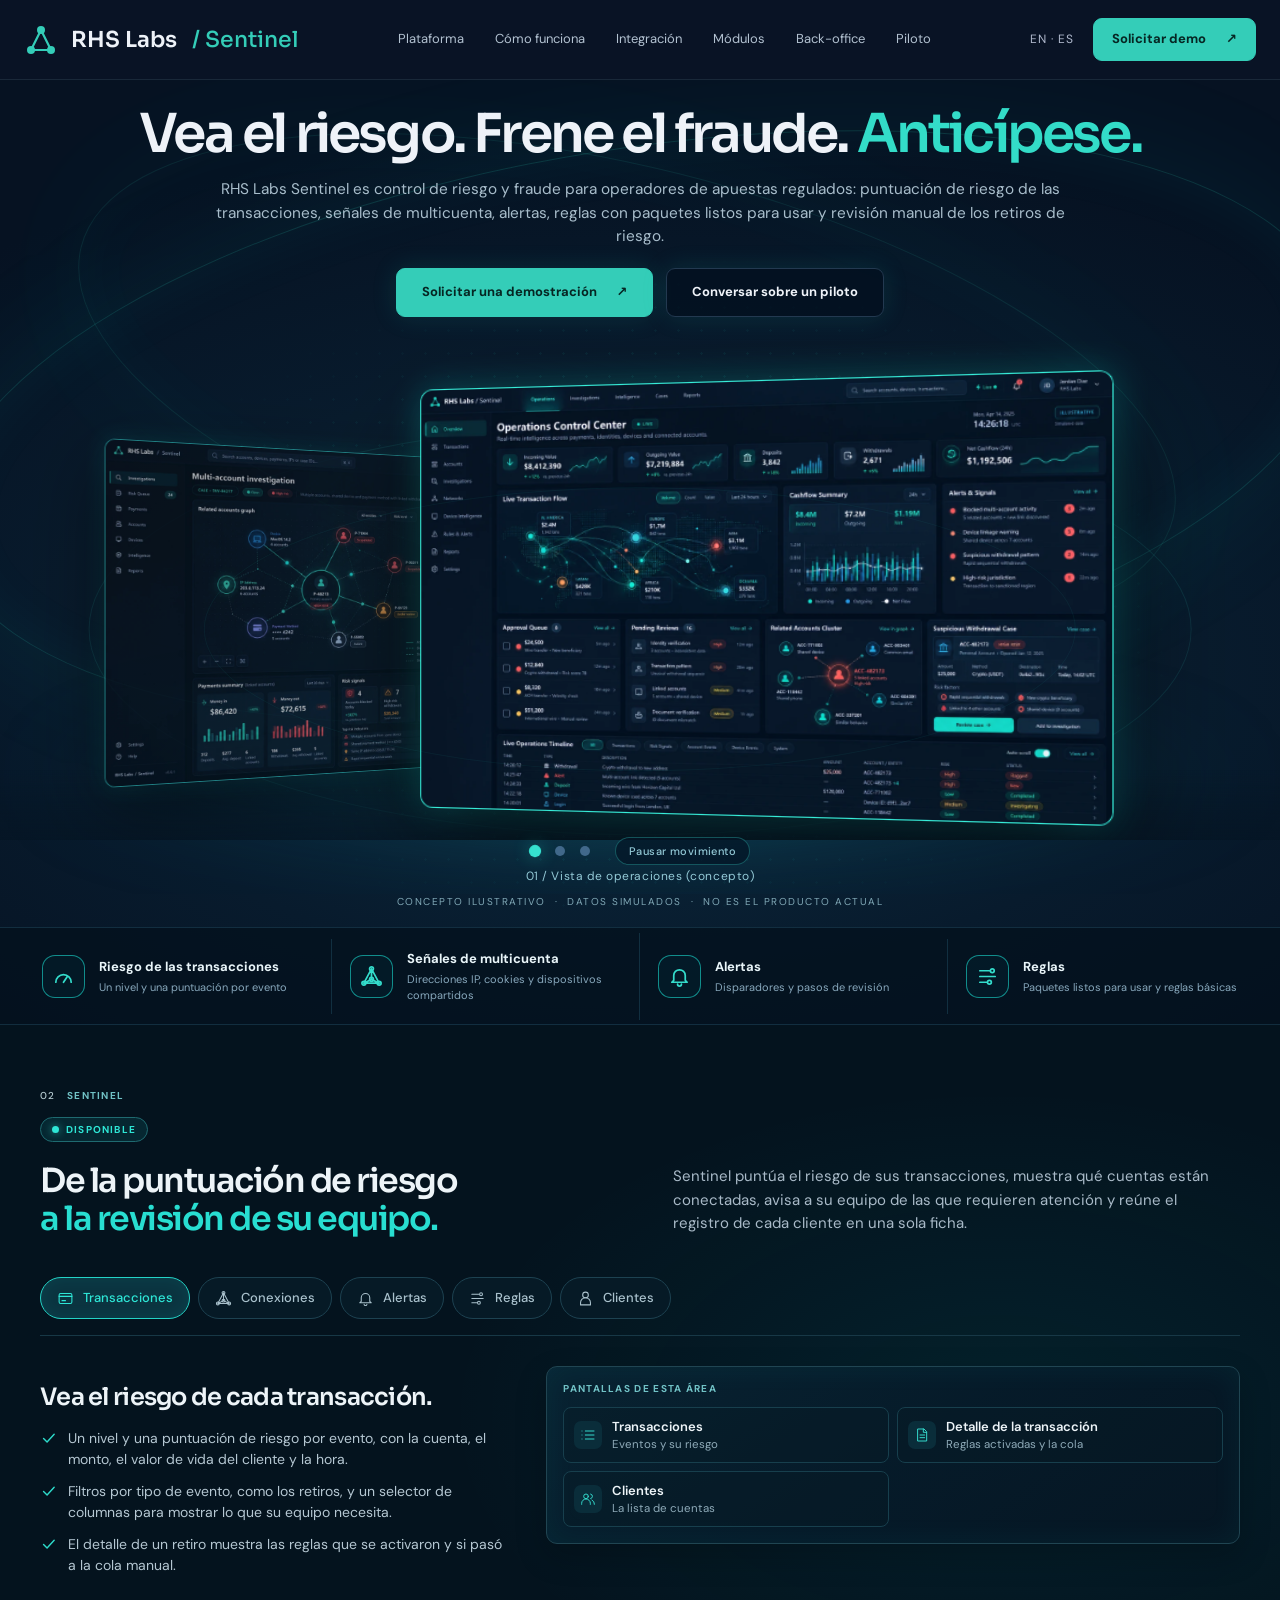
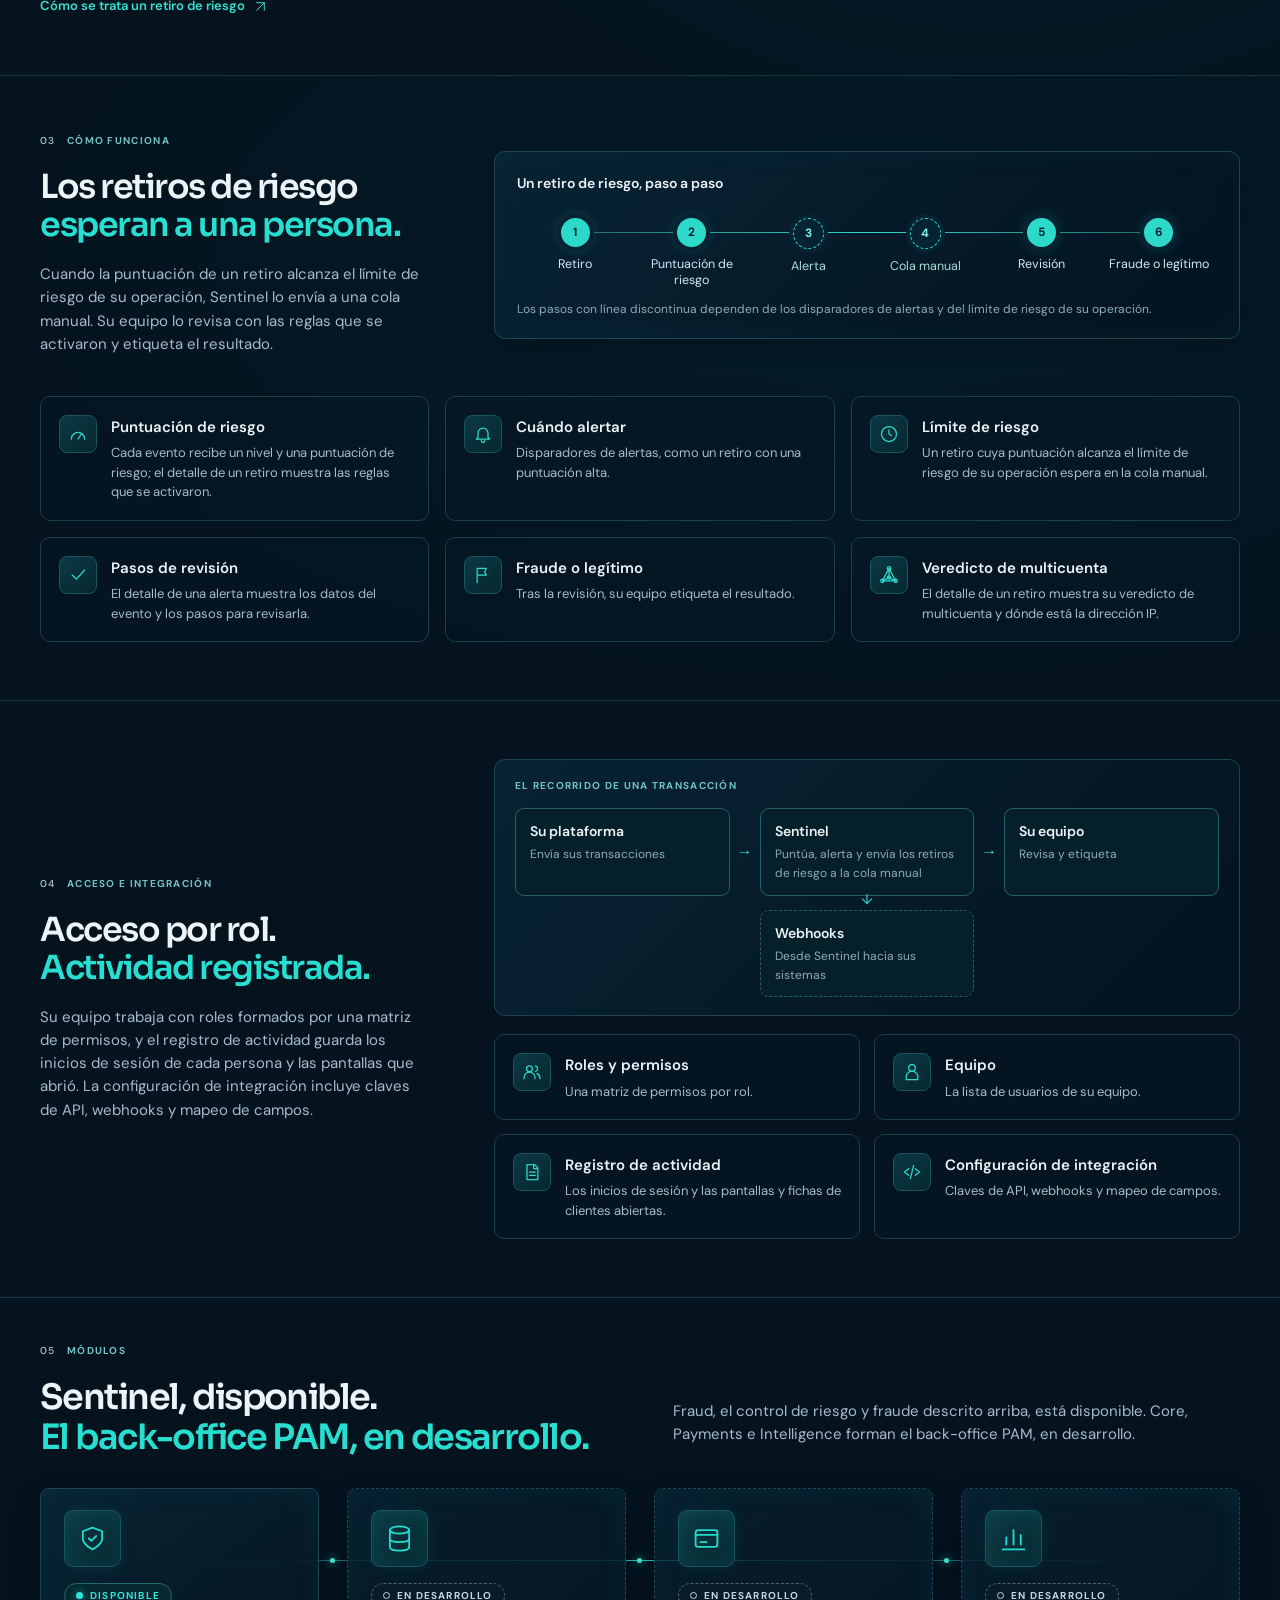
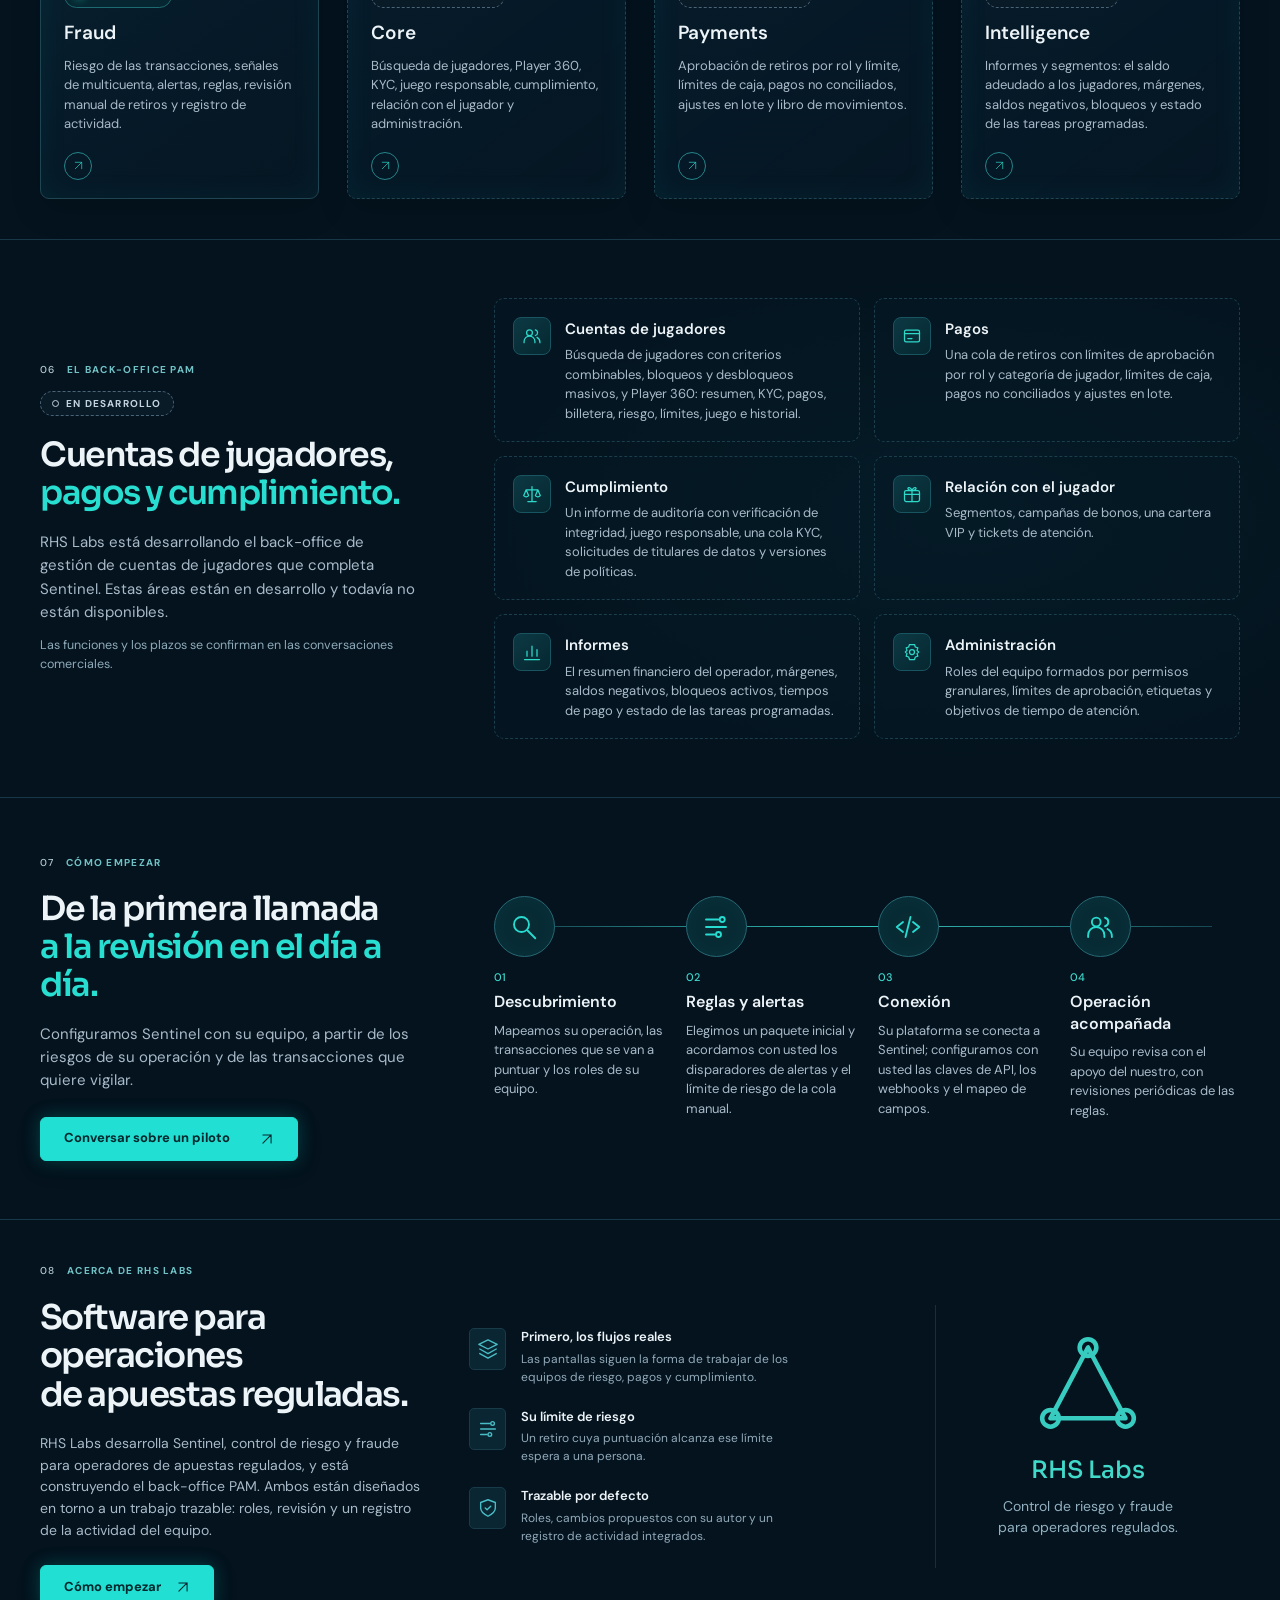
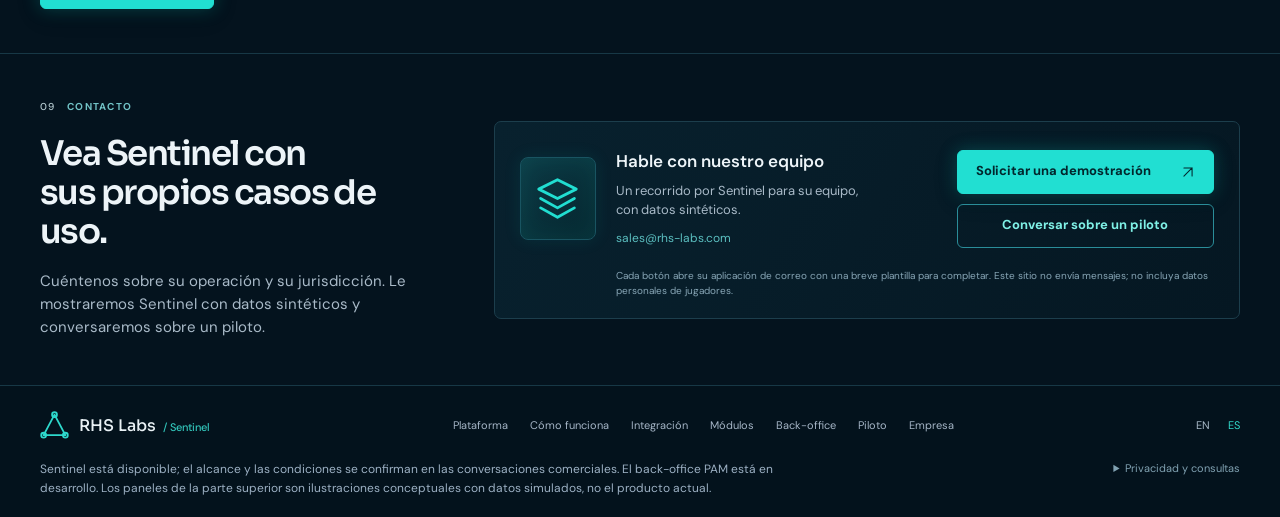
==== commit 449bac34: "feat(site): multi-account detection on the Sentinel page (RHS-062) The owner allowed announcing mult" ====
--- a/es/index.html
+++ b/es/index.html
@@ -1,9 +1,9 @@
 <!DOCTYPE html>
 <html lang="es"><head>
 <meta charset="utf-8"><meta name="viewport" content="width=device-width, initial-scale=1.0"><meta name="theme-color" content="#0A1426">
-<title>RHS Labs Sentinel — Control de riesgo y fraude para operadores de apuestas regulados</title><meta name="description" content="Control de riesgo y fraude para operadores de apuestas regulados: puntuación de riesgo de las transacciones, alertas, reglas con paquetes listos para usar y revisión manual de los retiros de riesgo.">
+<title>RHS Labs Sentinel — Control de riesgo y fraude para operadores de apuestas regulados</title><meta name="description" content="Control de riesgo y fraude para operadores de apuestas regulados: puntuación de riesgo de las transacciones, señales de multicuenta, alertas, reglas con paquetes listos para usar y revisión manual de los retiros de riesgo.">
 <link rel="canonical" href="/es/"><link rel="alternate" hreflang="en" href="/"><link rel="alternate" hreflang="es" href="/es/"><link rel="alternate" hreflang="x-default" href="/">
-<meta property="og:type" content="website"><meta property="og:site_name" content="RHS Labs"><meta property="og:title" content="RHS Labs Sentinel — Control de riesgo y fraude para operadores de apuestas regulados"><meta property="og:description" content="Control de riesgo y fraude para operadores de apuestas regulados: puntuación de riesgo de las transacciones, alertas, reglas con paquetes listos para usar y revisión manual de los retiros de riesgo."><meta property="og:locale" content="es_ES"><meta property="og:locale:alternate" content="en_US"><meta property="og:image" content="/assets/og-image-es.jpg"><meta property="og:image:width" content="1200"><meta property="og:image:height" content="630"><meta property="og:image:alt" content="RHS Labs Sentinel: control de riesgo y fraude para operadores regulados."><meta name="twitter:card" content="summary_large_image"><meta name="twitter:image" content="/assets/og-image-es.jpg">
+<meta property="og:type" content="website"><meta property="og:site_name" content="RHS Labs"><meta property="og:title" content="RHS Labs Sentinel — Control de riesgo y fraude para operadores de apuestas regulados"><meta property="og:description" content="Control de riesgo y fraude para operadores de apuestas regulados: puntuación de riesgo de las transacciones, señales de multicuenta, alertas, reglas con paquetes listos para usar y revisión manual de los retiros de riesgo."><meta property="og:locale" content="es_ES"><meta property="og:locale:alternate" content="en_US"><meta property="og:image" content="/assets/og-image-es.jpg"><meta property="og:image:width" content="1200"><meta property="og:image:height" content="630"><meta property="og:image:alt" content="RHS Labs Sentinel: control de riesgo y fraude para operadores regulados."><meta name="twitter:card" content="summary_large_image"><meta name="twitter:image" content="/assets/og-image-es.jpg">
 <link rel="icon" href="/assets/favicon.svg" type="image/svg+xml"><link rel="preload" href="/assets/dashboard-1.webp" as="image" fetchpriority="high">
 <link rel="preload" href="/assets/fonts/sora-latin-600-normal.woff2" as="font" type="font/woff2" crossorigin><link rel="preload" href="/assets/fonts/dm-sans-latin-400-normal.woff2" as="font" type="font/woff2" crossorigin>
 <link rel="stylesheet" href="/assets/fonts.css"><link rel="stylesheet" href="/assets/hero-v6.css"><link rel="stylesheet" href="/site.css">
@@ -14,7 +14,7 @@
   <div class="hero-heading wrap">
     <span class="hero-eyebrow">RHS LABS &nbsp;/&nbsp; PLATAFORMA SENTINEL</span>
     <h1>Vea el riesgo. Frene el fraude. <span>Anticípese.</span></h1>
-    <p class="hero-subtitle">RHS Labs Sentinel es control de riesgo y fraude para operadores de apuestas regulados: puntuación de riesgo de las transacciones, alertas, reglas con paquetes listos para usar y revisión manual de los retiros de riesgo.</p>
+    <p class="hero-subtitle">RHS Labs Sentinel es control de riesgo y fraude para operadores de apuestas regulados: puntuación de riesgo de las transacciones, señales de multicuenta, alertas, reglas con paquetes listos para usar y revisión manual de los retiros de riesgo.</p>
     <div class="hero-buttons">
       <a class="btn" href="mailto:sales@rhs-labs.com?subject=Solicitud%20de%20demostraci%C3%B3n%20de%20Sentinel&amp;body=Hola%2C%20equipo%20de%20RHS%20Labs%3A%0D%0A%0D%0AMe%20gustar%C3%ADa%20ver%20una%20demostraci%C3%B3n%20de%20RHS%20Labs%20Sentinel.%0D%0A%0D%0AEmpresa%3A%0D%0AJurisdicci%C3%B3n%28es%29%3A%0D%0AVolumen%20aproximado%20%28jugadores%20activos%20o%20transacciones%20mensuales%29%3A%0D%0AM%C3%B3dulos%20de%20inter%C3%A9s%20%28Fraud%20est%C3%A1%20disponible%3B%20Core%2C%20Payments%20e%20Intelligence%20est%C3%A1n%20en%20desarrollo%29%3A%0D%0A%0D%0APor%20favor%2C%20no%20incluya%20datos%20personales%20de%20jugadores%20en%20este%20correo." data-cta="demo">Solicitar una demostración<span class="rhs-sr"> (abre su aplicación de correo)</span> <span aria-hidden="true">↗</span></a>
       <a class="btn alt" href="#pilot">Conversar sobre un piloto</a>
@@ -40,16 +40,16 @@
   <div class="carousel-disclosure" data-hero-images="concept">CONCEPTO ILUSTRATIVO &nbsp;·&nbsp; DATOS SIMULADOS &nbsp;·&nbsp; NO ES EL PRODUCTO ACTUAL</div>
   <div class="hero-feature-strip"><div class="wrap feature-grid">
     <div class="value-point"><span class="value-symbol" aria-hidden="true"><svg viewBox="0 0 24 24"><path d="M4 18a8 8 0 1 1 16 0M12 18l4-6"/></svg></span><span><b>Riesgo de las transacciones</b><small>Un nivel y una puntuación por evento</small></span></div>
+    <div class="value-point"><span class="value-symbol" aria-hidden="true"><svg viewBox="0 0 24 24"><path d="m12 4-8 15h16ZM12 4v11M4 19l8-4 8 4"/><circle cx="12" cy="4" r="2"/><circle cx="4" cy="19" r="2"/><circle cx="20" cy="19" r="2"/><circle cx="12" cy="15" r="2"/></svg></span><span><b>Señales de multicuenta</b><small>Direcciones IP, cookies y dispositivos compartidos</small></span></div>
     <div class="value-point"><span class="value-symbol" aria-hidden="true"><svg viewBox="0 0 24 24"><path d="M6 16v-5a6 6 0 0 1 12 0v5l2 2H4Z"/><path d="M10 20a2 2 0 0 0 4 0"/></svg></span><span><b>Alertas</b><small>Disparadores y pasos de revisión</small></span></div>
     <div class="value-point"><span class="value-symbol" aria-hidden="true"><svg viewBox="0 0 24 24"><path d="M4 6h10M4 12h16M4 18h7"/><circle cx="17" cy="6" r="2"/><circle cx="14" cy="18" r="2"/></svg></span><span><b>Reglas</b><small>Paquetes listos para usar y reglas básicas</small></span></div>
-    <div class="value-point"><span class="value-symbol" aria-hidden="true"><svg viewBox="0 0 24 24"><path d="M7 3h8l4 4v14H7z"/><path d="M15 3v4h4M10 12h6M10 16h6"/></svg></span><span><b>Registro de actividad</b><small>Quién abrió qué y cuándo</small></span></div>
   </div></div>
 </section>
 <div class="rhs-content">
-<section id="platform" class="rhs-sector rhs-tour-sector" data-sector="2" data-status="available"><div class="wrap"><div class="rhs-section-heading"><div class="rhs-sector-copy"><span class="rhs-kicker"><b>02</b> SENTINEL</span><span class="rhs-status rhs-status-available">Disponible</span><h2>De la puntuación de riesgo<br><em>a la revisión de su equipo.</em></h2><p>Sentinel puntúa el riesgo de sus transacciones, avisa a su equipo de las que requieren atención y reúne el registro de cada cliente en una sola ficha.</p></div></div><div class="rhs-tour" data-tour><div class="rhs-tour-tabs" role="tablist" aria-label="Áreas de Sentinel"><button type="button" role="tab" class="rhs-tour-tab" id="tour-tab-transactions" aria-controls="tour-transactions" aria-selected="true" tabindex="0"><svg class="rhs-icon " viewBox="0 0 24 24" aria-hidden="true" fill="none" stroke="currentColor" stroke-width="1.5" stroke-linecap="round" stroke-linejoin="round"><rect x="3" y="5" width="18" height="14" rx="2"/><path d="M3 9h18M7 15h5"/></svg><span>Transacciones</span></button><button type="button" role="tab" class="rhs-tour-tab" id="tour-tab-alerts" aria-controls="tour-alerts" aria-selected="false" tabindex="-1"><svg class="rhs-icon " viewBox="0 0 24 24" aria-hidden="true" fill="none" stroke="currentColor" stroke-width="1.5" stroke-linecap="round" stroke-linejoin="round"><path d="M6 16v-5a6 6 0 0 1 12 0v5l2 2H4Z"/><path d="M10 20a2 2 0 0 0 4 0"/></svg><span>Alertas</span></button><button type="button" role="tab" class="rhs-tour-tab" id="tour-tab-rules" aria-controls="tour-rules" aria-selected="false" tabindex="-1"><svg class="rhs-icon " viewBox="0 0 24 24" aria-hidden="true" fill="none" stroke="currentColor" stroke-width="1.5" stroke-linecap="round" stroke-linejoin="round"><path d="M4 6h10M4 12h16M4 18h7"/><circle cx="17" cy="6" r="2"/><circle cx="14" cy="18" r="2"/></svg><span>Reglas</span></button><button type="button" role="tab" class="rhs-tour-tab" id="tour-tab-customers" aria-controls="tour-customers" aria-selected="false" tabindex="-1"><svg class="rhs-icon " viewBox="0 0 24 24" aria-hidden="true" fill="none" stroke="currentColor" stroke-width="1.5" stroke-linecap="round" stroke-linejoin="round"><circle cx="12" cy="7" r="4"/><path d="M5 21v-3a7 7 0 0 1 14 0v3Z"/></svg><span>Clientes</span></button></div><div class="rhs-tour-panel" role="tabpanel" id="tour-transactions" aria-labelledby="tour-tab-transactions" tabindex="0"><div class="rhs-tour-copy"><h3>Vea el riesgo de cada transacción.</h3><ul class="rhs-ticks"><li><svg class="rhs-icon " viewBox="0 0 24 24" aria-hidden="true" fill="none" stroke="currentColor" stroke-width="1.5" stroke-linecap="round" stroke-linejoin="round"><path d="m5 12 5 5L20 6"/></svg><span>Un nivel y una puntuación de riesgo por evento, con la cuenta, el monto, el valor de vida del cliente y la hora.</span></li><li><svg class="rhs-icon " viewBox="0 0 24 24" aria-hidden="true" fill="none" stroke="currentColor" stroke-width="1.5" stroke-linecap="round" stroke-linejoin="round"><path d="m5 12 5 5L20 6"/></svg><span>Filtros por tipo de evento, como los retiros, y un selector de columnas para mostrar lo que su equipo necesita.</span></li><li><svg class="rhs-icon " viewBox="0 0 24 24" aria-hidden="true" fill="none" stroke="currentColor" stroke-width="1.5" stroke-linecap="round" stroke-linejoin="round"><path d="m5 12 5 5L20 6"/></svg><span>El detalle de un retiro muestra las reglas que se activaron y si pasó a la cola manual.</span></li></ul><a class="rhs-more" href="#how">Cómo se trata un retiro de riesgo <svg class="rhs-icon " viewBox="0 0 24 24" aria-hidden="true" fill="none" stroke="currentColor" stroke-width="1.5" stroke-linecap="round" stroke-linejoin="round"><path d="M5 19 19 5M5 5h14v14"/></svg></a></div><div class="rhs-tour-visual"><div class="rhs-screens"><p class="rhs-screens-title" id="tour-screens-transactions">Pantallas de esta área</p><ul aria-labelledby="tour-screens-transactions"><li><svg class="rhs-icon " viewBox="0 0 24 24" aria-hidden="true" fill="none" stroke="currentColor" stroke-width="1.5" stroke-linecap="round" stroke-linejoin="round"><path d="M8 6h13M8 12h13M8 18h13M3 6h.01M3 12h.01M3 18h.01"/></svg><b>Transacciones</b><small>Eventos y su riesgo</small></li><li><svg class="rhs-icon " viewBox="0 0 24 24" aria-hidden="true" fill="none" stroke="currentColor" stroke-width="1.5" stroke-linecap="round" stroke-linejoin="round"><path d="M6 3h9l4 4v14H6ZM14 3v5h5M9 12h7M9 16h7"/></svg><b>Detalle de la transacción</b><small>Reglas activadas y la cola</small></li><li><svg class="rhs-icon " viewBox="0 0 24 24" aria-hidden="true" fill="none" stroke="currentColor" stroke-width="1.5" stroke-linecap="round" stroke-linejoin="round"><circle cx="9" cy="8" r="3.5"/><path d="M2.5 20v-1.5a6.5 6.5 0 0 1 13 0V20"/><path d="M16 4.6a3.5 3.5 0 0 1 0 6.8M18 13.6a6.5 6.5 0 0 1 3.5 5.9V20"/></svg><b>Clientes</b><small>La lista de cuentas</small></li></ul></div></div></div><div class="rhs-tour-panel" role="tabpanel" id="tour-alerts" aria-labelledby="tour-tab-alerts" tabindex="0" hidden><div class="rhs-tour-copy"><h3>Alertas con los pasos para revisarlas.</h3><ul class="rhs-ticks"><li><svg class="rhs-icon " viewBox="0 0 24 24" aria-hidden="true" fill="none" stroke="currentColor" stroke-width="1.5" stroke-linecap="round" stroke-linejoin="round"><path d="m5 12 5 5L20 6"/></svg><span>Una cola de alertas, con alertas como un retiro con una puntuación alta.</span></li><li><svg class="rhs-icon " viewBox="0 0 24 24" aria-hidden="true" fill="none" stroke="currentColor" stroke-width="1.5" stroke-linecap="round" stroke-linejoin="round"><path d="m5 12 5 5L20 6"/></svg><span>El detalle de una alerta muestra los datos del evento y sus pasos de revisión.</span></li><li><svg class="rhs-icon " viewBox="0 0 24 24" aria-hidden="true" fill="none" stroke="currentColor" stroke-width="1.5" stroke-linecap="round" stroke-linejoin="round"><path d="m5 12 5 5L20 6"/></svg><span>Los disparadores de alertas tienen su propia pantalla, Cuándo alertar.</span></li></ul></div><div class="rhs-tour-visual"><div class="rhs-screens"><p class="rhs-screens-title" id="tour-screens-alerts">Pantallas de esta área</p><ul aria-labelledby="tour-screens-alerts"><li><svg class="rhs-icon " viewBox="0 0 24 24" aria-hidden="true" fill="none" stroke="currentColor" stroke-width="1.5" stroke-linecap="round" stroke-linejoin="round"><path d="M6 16v-5a6 6 0 0 1 12 0v5l2 2H4Z"/><path d="M10 20a2 2 0 0 0 4 0"/></svg><b>Alertas</b><small>La cola de alertas</small></li><li><svg class="rhs-icon " viewBox="0 0 24 24" aria-hidden="true" fill="none" stroke="currentColor" stroke-width="1.5" stroke-linecap="round" stroke-linejoin="round"><rect x="3" y="7" width="18" height="13" rx="2"/><path d="M8 7V5a2 2 0 0 1 2-2h4a2 2 0 0 1 2 2v2M3 13h18"/></svg><b>Detalle de la alerta</b><small>Datos del evento y pasos de revisión</small></li><li><svg class="rhs-icon " viewBox="0 0 24 24" aria-hidden="true" fill="none" stroke="currentColor" stroke-width="1.5" stroke-linecap="round" stroke-linejoin="round"><path d="M3 12h4l3-7 4 14 3-7h4"/></svg><b>Cuándo alertar</b><small>Disparadores de alertas</small></li></ul></div></div></div><div class="rhs-tour-panel" role="tabpanel" id="tour-rules" aria-labelledby="tour-tab-rules" tabindex="0" hidden><div class="rhs-tour-copy"><h3>Reglas con paquetes listos para usar.</h3><ul class="rhs-ticks"><li><svg class="rhs-icon " viewBox="0 0 24 24" aria-hidden="true" fill="none" stroke="currentColor" stroke-width="1.5" stroke-linecap="round" stroke-linejoin="round"><path d="m5 12 5 5L20 6"/></svg><span>Paquetes listos para usar como punto de partida y reglas básicas por categoría.</span></li><li><svg class="rhs-icon " viewBox="0 0 24 24" aria-hidden="true" fill="none" stroke="currentColor" stroke-width="1.5" stroke-linecap="round" stroke-linejoin="round"><path d="m5 12 5 5L20 6"/></svg><span>Una pantalla de Aprobaciones para los cambios propuestos, que muestra quién los propuso.</span></li></ul></div><div class="rhs-tour-visual"><div class="rhs-screens"><p class="rhs-screens-title" id="tour-screens-rules">Pantallas de esta área</p><ul aria-labelledby="tour-screens-rules"><li><svg class="rhs-icon " viewBox="0 0 24 24" aria-hidden="true" fill="none" stroke="currentColor" stroke-width="1.5" stroke-linecap="round" stroke-linejoin="round"><path d="m2 7 10-5 10 5-10 5ZM3 12l9 5 9-5M3 17l9 5 9-5"/></svg><b>Reglas básicas</b><small>Paquetes y categorías</small></li><li><svg class="rhs-icon " viewBox="0 0 24 24" aria-hidden="true" fill="none" stroke="currentColor" stroke-width="1.5" stroke-linecap="round" stroke-linejoin="round"><path d="m3 12 4 4 7-8M10 16l1 1 10-11"/></svg><b>Aprobaciones</b><small>Cambios propuestos</small></li></ul></div></div></div><div class="rhs-tour-panel" role="tabpanel" id="tour-customers" aria-labelledby="tour-tab-customers" tabindex="0" hidden><div class="rhs-tour-copy"><h3>Una ficha para cada cliente.</h3><ul class="rhs-ticks"><li><svg class="rhs-icon " viewBox="0 0 24 24" aria-hidden="true" fill="none" stroke="currentColor" stroke-width="1.5" stroke-linecap="round" stroke-linejoin="round"><path d="m5 12 5 5L20 6"/></svg><span>El registro del cliente: estado, KYC, fechas clave, saldo, valor de vida del cliente y país.</span></li><li><svg class="rhs-icon " viewBox="0 0 24 24" aria-hidden="true" fill="none" stroke="currentColor" stroke-width="1.5" stroke-linecap="round" stroke-linejoin="round"><path d="m5 12 5 5L20 6"/></svg><span>Una línea de tiempo de depósitos y retiros, las apuestas y el historial de acciones en la cuenta.</span></li><li><svg class="rhs-icon " viewBox="0 0 24 24" aria-hidden="true" fill="none" stroke="currentColor" stroke-width="1.5" stroke-linecap="round" stroke-linejoin="round"><path d="m5 12 5 5L20 6"/></svg><span>Busque desde cualquier pantalla con Ctrl+K.</span></li></ul><a class="rhs-more" href="#security">Acceso e integración <svg class="rhs-icon " viewBox="0 0 24 24" aria-hidden="true" fill="none" stroke="currentColor" stroke-width="1.5" stroke-linecap="round" stroke-linejoin="round"><path d="M5 19 19 5M5 5h14v14"/></svg></a></div><div class="rhs-tour-visual"><div class="rhs-screens"><p class="rhs-screens-title" id="tour-screens-customers">Pantallas de esta área</p><ul aria-labelledby="tour-screens-customers"><li><svg class="rhs-icon " viewBox="0 0 24 24" aria-hidden="true" fill="none" stroke="currentColor" stroke-width="1.5" stroke-linecap="round" stroke-linejoin="round"><circle cx="9" cy="8" r="3.5"/><path d="M2.5 20v-1.5a6.5 6.5 0 0 1 13 0V20"/><path d="M16 4.6a3.5 3.5 0 0 1 0 6.8M18 13.6a6.5 6.5 0 0 1 3.5 5.9V20"/></svg><b>Clientes</b><small>La lista de cuentas</small></li><li><svg class="rhs-icon " viewBox="0 0 24 24" aria-hidden="true" fill="none" stroke="currentColor" stroke-width="1.5" stroke-linecap="round" stroke-linejoin="round"><circle cx="12" cy="7" r="4"/><path d="M5 21v-3a7 7 0 0 1 14 0v3Z"/></svg><b>Ficha del cliente</b><small>Registro, línea de tiempo, apuestas e historial</small></li><li><svg class="rhs-icon " viewBox="0 0 24 24" aria-hidden="true" fill="none" stroke="currentColor" stroke-width="1.5" stroke-linecap="round" stroke-linejoin="round"><circle cx="10" cy="10" r="6"/><path d="m15 15 6 6"/></svg><b>Búsqueda global</b><small>Ctrl+K desde cualquier pantalla</small></li></ul></div></div></div></div></div></section>
-<section id="how" class="rhs-sector rhs-payments-sector rhs-how" data-sector="3" data-status="available"><span id="payments" class="rhs-anchor"></span><div class="wrap"><div class="rhs-split"><div class="rhs-sector-copy"><span class="rhs-kicker"><b>03</b> CÓMO FUNCIONA</span><h2>Los retiros de riesgo<br><em>esperan a una persona.</em></h2><p>Cuando la puntuación de un retiro alcanza el límite de riesgo de su operación, Sentinel lo envía a una cola manual. Su equipo lo revisa con las reglas que se activaron y etiqueta el resultado.</p></div><figure class="rhs-flow"><figcaption><b>Un retiro de riesgo, paso a paso</b></figcaption><ol class="rhs-flow-steps"><li class="rhs-flow-step"><span>Retiro</span></li><li class="rhs-flow-step"><span>Puntuación de riesgo</span></li><li class="rhs-flow-step rhs-flow-optional"><span>Alerta</span></li><li class="rhs-flow-step rhs-flow-optional"><span>Cola manual</span></li><li class="rhs-flow-step"><span>Revisión</span></li><li class="rhs-flow-step"><span>Fraude o legítimo</span></li></ol><p class="rhs-flow-note">Los pasos con línea discontinua dependen de los disparadores de alertas y del límite de riesgo de su operación.</p></figure></div><ul class="rhs-capabilities"><li><span class="rhs-mini-icon"><svg class="rhs-icon " viewBox="0 0 24 24" aria-hidden="true" fill="none" stroke="currentColor" stroke-width="1.5" stroke-linecap="round" stroke-linejoin="round"><path d="M4 18a8 8 0 1 1 16 0M12 18l4-6"/></svg></span><div><h3>Puntuación de riesgo</h3><p>Cada evento recibe un nivel y una puntuación de riesgo; el detalle de un retiro muestra las reglas que se activaron.</p></div></li><li><span class="rhs-mini-icon"><svg class="rhs-icon " viewBox="0 0 24 24" aria-hidden="true" fill="none" stroke="currentColor" stroke-width="1.5" stroke-linecap="round" stroke-linejoin="round"><path d="M6 16v-5a6 6 0 0 1 12 0v5l2 2H4Z"/><path d="M10 20a2 2 0 0 0 4 0"/></svg></span><div><h3>Cuándo alertar</h3><p>Disparadores de alertas, como un retiro con una puntuación alta.</p></div></li><li><span class="rhs-mini-icon"><svg class="rhs-icon " viewBox="0 0 24 24" aria-hidden="true" fill="none" stroke="currentColor" stroke-width="1.5" stroke-linecap="round" stroke-linejoin="round"><circle cx="12" cy="12" r="9"/><path d="M12 7v5l3 2"/></svg></span><div><h3>Límite de riesgo</h3><p>Un retiro cuya puntuación alcanza el límite de riesgo de su operación espera en la cola manual.</p></div></li><li><span class="rhs-mini-icon"><svg class="rhs-icon " viewBox="0 0 24 24" aria-hidden="true" fill="none" stroke="currentColor" stroke-width="1.5" stroke-linecap="round" stroke-linejoin="round"><path d="m5 12 5 5L20 6"/></svg></span><div><h3>Pasos de revisión</h3><p>El detalle de una alerta muestra los datos del evento y los pasos para revisarla.</p></div></li><li><span class="rhs-mini-icon"><svg class="rhs-icon " viewBox="0 0 24 24" aria-hidden="true" fill="none" stroke="currentColor" stroke-width="1.5" stroke-linecap="round" stroke-linejoin="round"><path d="M5 21V4M5 4h11l-2 4 2 4H5"/></svg></span><div><h3>Fraude o legítimo</h3><p>Tras la revisión, su equipo etiqueta el resultado.</p></div></li><li><span class="rhs-mini-icon"><svg class="rhs-icon " viewBox="0 0 24 24" aria-hidden="true" fill="none" stroke="currentColor" stroke-width="1.5" stroke-linecap="round" stroke-linejoin="round"><path d="M6 3h9l4 4v14H6ZM14 3v5h5M9 12h7M9 16h7"/></svg></span><div><h3>Registro de actividad</h3><p>Quién inició sesión y qué abrió cada persona del equipo, y cuándo.</p></div></li></ul></div></section>
+<section id="platform" class="rhs-sector rhs-tour-sector" data-sector="2" data-status="available"><div class="wrap"><div class="rhs-section-heading"><div class="rhs-sector-copy"><span class="rhs-kicker"><b>02</b> SENTINEL</span><span class="rhs-status rhs-status-available">Disponible</span><h2>De la puntuación de riesgo<br><em>a la revisión de su equipo.</em></h2><p>Sentinel puntúa el riesgo de sus transacciones, muestra qué cuentas están conectadas, avisa a su equipo de las que requieren atención y reúne el registro de cada cliente en una sola ficha.</p></div></div><div class="rhs-tour" data-tour><div class="rhs-tour-tabs" role="tablist" aria-label="Áreas de Sentinel"><button type="button" role="tab" class="rhs-tour-tab" id="tour-tab-transactions" aria-controls="tour-transactions" aria-selected="true" tabindex="0"><svg class="rhs-icon " viewBox="0 0 24 24" aria-hidden="true" fill="none" stroke="currentColor" stroke-width="1.5" stroke-linecap="round" stroke-linejoin="round"><rect x="3" y="5" width="18" height="14" rx="2"/><path d="M3 9h18M7 15h5"/></svg><span>Transacciones</span></button><button type="button" role="tab" class="rhs-tour-tab" id="tour-tab-connections" aria-controls="tour-connections" aria-selected="false" tabindex="-1"><svg class="rhs-icon " viewBox="0 0 24 24" aria-hidden="true" fill="none" stroke="currentColor" stroke-width="1.5" stroke-linecap="round" stroke-linejoin="round"><path d="m12 4-8 15h16ZM12 4v11M4 19l8-4 8 4"/><circle cx="12" cy="4" r="2"/><circle cx="4" cy="19" r="2"/><circle cx="20" cy="19" r="2"/><circle cx="12" cy="15" r="2"/></svg><span>Conexiones</span></button><button type="button" role="tab" class="rhs-tour-tab" id="tour-tab-alerts" aria-controls="tour-alerts" aria-selected="false" tabindex="-1"><svg class="rhs-icon " viewBox="0 0 24 24" aria-hidden="true" fill="none" stroke="currentColor" stroke-width="1.5" stroke-linecap="round" stroke-linejoin="round"><path d="M6 16v-5a6 6 0 0 1 12 0v5l2 2H4Z"/><path d="M10 20a2 2 0 0 0 4 0"/></svg><span>Alertas</span></button><button type="button" role="tab" class="rhs-tour-tab" id="tour-tab-rules" aria-controls="tour-rules" aria-selected="false" tabindex="-1"><svg class="rhs-icon " viewBox="0 0 24 24" aria-hidden="true" fill="none" stroke="currentColor" stroke-width="1.5" stroke-linecap="round" stroke-linejoin="round"><path d="M4 6h10M4 12h16M4 18h7"/><circle cx="17" cy="6" r="2"/><circle cx="14" cy="18" r="2"/></svg><span>Reglas</span></button><button type="button" role="tab" class="rhs-tour-tab" id="tour-tab-customers" aria-controls="tour-customers" aria-selected="false" tabindex="-1"><svg class="rhs-icon " viewBox="0 0 24 24" aria-hidden="true" fill="none" stroke="currentColor" stroke-width="1.5" stroke-linecap="round" stroke-linejoin="round"><circle cx="12" cy="7" r="4"/><path d="M5 21v-3a7 7 0 0 1 14 0v3Z"/></svg><span>Clientes</span></button></div><div class="rhs-tour-panel" role="tabpanel" id="tour-transactions" aria-labelledby="tour-tab-transactions" tabindex="0"><div class="rhs-tour-copy"><h3>Vea el riesgo de cada transacción.</h3><ul class="rhs-ticks"><li><svg class="rhs-icon " viewBox="0 0 24 24" aria-hidden="true" fill="none" stroke="currentColor" stroke-width="1.5" stroke-linecap="round" stroke-linejoin="round"><path d="m5 12 5 5L20 6"/></svg><span>Un nivel y una puntuación de riesgo por evento, con la cuenta, el monto, el valor de vida del cliente y la hora.</span></li><li><svg class="rhs-icon " viewBox="0 0 24 24" aria-hidden="true" fill="none" stroke="currentColor" stroke-width="1.5" stroke-linecap="round" stroke-linejoin="round"><path d="m5 12 5 5L20 6"/></svg><span>Filtros por tipo de evento, como los retiros, y un selector de columnas para mostrar lo que su equipo necesita.</span></li><li><svg class="rhs-icon " viewBox="0 0 24 24" aria-hidden="true" fill="none" stroke="currentColor" stroke-width="1.5" stroke-linecap="round" stroke-linejoin="round"><path d="m5 12 5 5L20 6"/></svg><span>El detalle de un retiro muestra las reglas que se activaron y si pasó a la cola manual.</span></li></ul><a class="rhs-more" href="#how">Cómo se trata un retiro de riesgo <svg class="rhs-icon " viewBox="0 0 24 24" aria-hidden="true" fill="none" stroke="currentColor" stroke-width="1.5" stroke-linecap="round" stroke-linejoin="round"><path d="M5 19 19 5M5 5h14v14"/></svg></a></div><div class="rhs-tour-visual"><div class="rhs-screens"><p class="rhs-screens-title" id="tour-screens-transactions">Pantallas de esta área</p><ul aria-labelledby="tour-screens-transactions"><li><svg class="rhs-icon " viewBox="0 0 24 24" aria-hidden="true" fill="none" stroke="currentColor" stroke-width="1.5" stroke-linecap="round" stroke-linejoin="round"><path d="M8 6h13M8 12h13M8 18h13M3 6h.01M3 12h.01M3 18h.01"/></svg><b>Transacciones</b><small>Eventos y su riesgo</small></li><li><svg class="rhs-icon " viewBox="0 0 24 24" aria-hidden="true" fill="none" stroke="currentColor" stroke-width="1.5" stroke-linecap="round" stroke-linejoin="round"><path d="M6 3h9l4 4v14H6ZM14 3v5h5M9 12h7M9 16h7"/></svg><b>Detalle de la transacción</b><small>Reglas activadas y la cola</small></li><li><svg class="rhs-icon " viewBox="0 0 24 24" aria-hidden="true" fill="none" stroke="currentColor" stroke-width="1.5" stroke-linecap="round" stroke-linejoin="round"><circle cx="9" cy="8" r="3.5"/><path d="M2.5 20v-1.5a6.5 6.5 0 0 1 13 0V20"/><path d="M16 4.6a3.5 3.5 0 0 1 0 6.8M18 13.6a6.5 6.5 0 0 1 3.5 5.9V20"/></svg><b>Clientes</b><small>La lista de cuentas</small></li></ul></div></div></div><div class="rhs-tour-panel" role="tabpanel" id="tour-connections" aria-labelledby="tour-tab-connections" tabindex="0" hidden><div class="rhs-tour-copy"><h3>Vea qué cuentas están conectadas.</h3><ul class="rhs-ticks"><li><svg class="rhs-icon " viewBox="0 0 24 24" aria-hidden="true" fill="none" stroke="currentColor" stroke-width="1.5" stroke-linecap="round" stroke-linejoin="round"><path d="m5 12 5 5L20 6"/></svg><span>Señales de multicuenta: cuentas que comparten una dirección IP, una cookie o la huella digital de un dispositivo.</span></li><li><svg class="rhs-icon " viewBox="0 0 24 24" aria-hidden="true" fill="none" stroke="currentColor" stroke-width="1.5" stroke-linecap="round" stroke-linejoin="round"><path d="m5 12 5 5L20 6"/></svg><span>Una pantalla de Conexiones, una pestaña de Vínculos en la ficha del cliente y los indicios de multicuenta en la lista de transacciones.</span></li><li><svg class="rhs-icon " viewBox="0 0 24 24" aria-hidden="true" fill="none" stroke="currentColor" stroke-width="1.5" stroke-linecap="round" stroke-linejoin="round"><path d="m5 12 5 5L20 6"/></svg><span>Radar, un panel con indicadores sobre todo de multicuenta.</span></li></ul></div><div class="rhs-tour-visual"><div class="rhs-screens"><p class="rhs-screens-title" id="tour-screens-connections">Pantallas de esta área</p><ul aria-labelledby="tour-screens-connections"><li><svg class="rhs-icon " viewBox="0 0 24 24" aria-hidden="true" fill="none" stroke="currentColor" stroke-width="1.5" stroke-linecap="round" stroke-linejoin="round"><path d="m12 4-8 15h16ZM12 4v11M4 19l8-4 8 4"/><circle cx="12" cy="4" r="2"/><circle cx="4" cy="19" r="2"/><circle cx="20" cy="19" r="2"/><circle cx="12" cy="15" r="2"/></svg><b>Conexiones</b><small>Vínculos entre cuentas</small></li><li><svg class="rhs-icon " viewBox="0 0 24 24" aria-hidden="true" fill="none" stroke="currentColor" stroke-width="1.5" stroke-linecap="round" stroke-linejoin="round"><path d="M10 14a4 4 0 0 0 5.7 0l3-3a4 4 0 0 0-5.7-5.7l-1 1M14 10a4 4 0 0 0-5.7 0l-3 3a4 4 0 0 0 5.7 5.7l1-1"/></svg><b>Vínculos</b><small>Las cuentas vinculadas de un cliente</small></li><li><svg class="rhs-icon " viewBox="0 0 24 24" aria-hidden="true" fill="none" stroke="currentColor" stroke-width="1.5" stroke-linecap="round" stroke-linejoin="round"><path d="m12 3 8 3v6c0 5-8 9-8 9S4 17 4 12V6Z"/><path d="m9 12 2 2 4-4"/></svg><b>Vista general</b><small>Las señales de fraude de un cliente</small></li><li><svg class="rhs-icon " viewBox="0 0 24 24" aria-hidden="true" fill="none" stroke="currentColor" stroke-width="1.5" stroke-linecap="round" stroke-linejoin="round"><path d="M3 12h4l3-7 4 14 3-7h4"/></svg><b>Radar</b><small>Indicadores de multicuenta</small></li></ul></div></div></div><div class="rhs-tour-panel" role="tabpanel" id="tour-alerts" aria-labelledby="tour-tab-alerts" tabindex="0" hidden><div class="rhs-tour-copy"><h3>Alertas con los pasos para revisarlas.</h3><ul class="rhs-ticks"><li><svg class="rhs-icon " viewBox="0 0 24 24" aria-hidden="true" fill="none" stroke="currentColor" stroke-width="1.5" stroke-linecap="round" stroke-linejoin="round"><path d="m5 12 5 5L20 6"/></svg><span>Una cola de alertas, con alertas como un retiro con una puntuación alta.</span></li><li><svg class="rhs-icon " viewBox="0 0 24 24" aria-hidden="true" fill="none" stroke="currentColor" stroke-width="1.5" stroke-linecap="round" stroke-linejoin="round"><path d="m5 12 5 5L20 6"/></svg><span>El detalle de una alerta muestra los datos del evento y sus pasos de revisión.</span></li><li><svg class="rhs-icon " viewBox="0 0 24 24" aria-hidden="true" fill="none" stroke="currentColor" stroke-width="1.5" stroke-linecap="round" stroke-linejoin="round"><path d="m5 12 5 5L20 6"/></svg><span>Los disparadores de alertas tienen su propia pantalla, Cuándo alertar.</span></li></ul></div><div class="rhs-tour-visual"><div class="rhs-screens"><p class="rhs-screens-title" id="tour-screens-alerts">Pantallas de esta área</p><ul aria-labelledby="tour-screens-alerts"><li><svg class="rhs-icon " viewBox="0 0 24 24" aria-hidden="true" fill="none" stroke="currentColor" stroke-width="1.5" stroke-linecap="round" stroke-linejoin="round"><path d="M6 16v-5a6 6 0 0 1 12 0v5l2 2H4Z"/><path d="M10 20a2 2 0 0 0 4 0"/></svg><b>Alertas</b><small>La cola de alertas</small></li><li><svg class="rhs-icon " viewBox="0 0 24 24" aria-hidden="true" fill="none" stroke="currentColor" stroke-width="1.5" stroke-linecap="round" stroke-linejoin="round"><rect x="3" y="7" width="18" height="13" rx="2"/><path d="M8 7V5a2 2 0 0 1 2-2h4a2 2 0 0 1 2 2v2M3 13h18"/></svg><b>Detalle de la alerta</b><small>Datos del evento y pasos de revisión</small></li><li><svg class="rhs-icon " viewBox="0 0 24 24" aria-hidden="true" fill="none" stroke="currentColor" stroke-width="1.5" stroke-linecap="round" stroke-linejoin="round"><path d="M3 12h4l3-7 4 14 3-7h4"/></svg><b>Cuándo alertar</b><small>Disparadores de alertas</small></li></ul></div></div></div><div class="rhs-tour-panel" role="tabpanel" id="tour-rules" aria-labelledby="tour-tab-rules" tabindex="0" hidden><div class="rhs-tour-copy"><h3>Reglas con paquetes listos para usar.</h3><ul class="rhs-ticks"><li><svg class="rhs-icon " viewBox="0 0 24 24" aria-hidden="true" fill="none" stroke="currentColor" stroke-width="1.5" stroke-linecap="round" stroke-linejoin="round"><path d="m5 12 5 5L20 6"/></svg><span>Paquetes listos para usar como punto de partida y reglas básicas por categoría, multicuenta incluida.</span></li><li><svg class="rhs-icon " viewBox="0 0 24 24" aria-hidden="true" fill="none" stroke="currentColor" stroke-width="1.5" stroke-linecap="round" stroke-linejoin="round"><path d="m5 12 5 5L20 6"/></svg><span>Reglas avanzadas, la mayoría sobre dispositivos, direcciones IP, VPN y multicuentas, y una vista del desempeño de las reglas.</span></li><li><svg class="rhs-icon " viewBox="0 0 24 24" aria-hidden="true" fill="none" stroke="currentColor" stroke-width="1.5" stroke-linecap="round" stroke-linejoin="round"><path d="m5 12 5 5L20 6"/></svg><span>Una pantalla de Aprobaciones para los cambios propuestos, que muestra quién los propuso.</span></li></ul></div><div class="rhs-tour-visual"><div class="rhs-screens"><p class="rhs-screens-title" id="tour-screens-rules">Pantallas de esta área</p><ul aria-labelledby="tour-screens-rules"><li><svg class="rhs-icon " viewBox="0 0 24 24" aria-hidden="true" fill="none" stroke="currentColor" stroke-width="1.5" stroke-linecap="round" stroke-linejoin="round"><path d="m2 7 10-5 10 5-10 5ZM3 12l9 5 9-5M3 17l9 5 9-5"/></svg><b>Reglas básicas</b><small>Paquetes y categorías</small></li><li><svg class="rhs-icon " viewBox="0 0 24 24" aria-hidden="true" fill="none" stroke="currentColor" stroke-width="1.5" stroke-linecap="round" stroke-linejoin="round"><path d="m9 3-1 3-3 1 1 3-2 2 2 2-1 3 3 1 1 3h6l1-3 3-1-1-3 2-2-2-2 1-3-3-1-1-3Z"/><circle cx="12" cy="12" r="3"/></svg><b>Reglas avanzadas</b><small>Reglas de dispositivo, IP, VPN y multicuenta</small></li><li><svg class="rhs-icon " viewBox="0 0 24 24" aria-hidden="true" fill="none" stroke="currentColor" stroke-width="1.5" stroke-linecap="round" stroke-linejoin="round"><path d="M3 21h18M6 17v-6m6 6V5m6 12v-8"/></svg><b>Desempeño</b><small>Resultados de las reglas</small></li><li><svg class="rhs-icon " viewBox="0 0 24 24" aria-hidden="true" fill="none" stroke="currentColor" stroke-width="1.5" stroke-linecap="round" stroke-linejoin="round"><path d="m3 12 4 4 7-8M10 16l1 1 10-11"/></svg><b>Aprobaciones</b><small>Cambios propuestos</small></li></ul></div></div></div><div class="rhs-tour-panel" role="tabpanel" id="tour-customers" aria-labelledby="tour-tab-customers" tabindex="0" hidden><div class="rhs-tour-copy"><h3>Una ficha para cada cliente.</h3><ul class="rhs-ticks"><li><svg class="rhs-icon " viewBox="0 0 24 24" aria-hidden="true" fill="none" stroke="currentColor" stroke-width="1.5" stroke-linecap="round" stroke-linejoin="round"><path d="m5 12 5 5L20 6"/></svg><span>El registro del cliente: estado, KYC, fechas clave, saldo, valor de vida del cliente y país.</span></li><li><svg class="rhs-icon " viewBox="0 0 24 24" aria-hidden="true" fill="none" stroke="currentColor" stroke-width="1.5" stroke-linecap="round" stroke-linejoin="round"><path d="m5 12 5 5L20 6"/></svg><span>Una línea de tiempo de depósitos y retiros, las apuestas y el historial de acciones en la cuenta.</span></li><li><svg class="rhs-icon " viewBox="0 0 24 24" aria-hidden="true" fill="none" stroke="currentColor" stroke-width="1.5" stroke-linecap="round" stroke-linejoin="round"><path d="m5 12 5 5L20 6"/></svg><span>Busque desde cualquier pantalla con Ctrl+K.</span></li></ul><a class="rhs-more" href="#security">Acceso e integración <svg class="rhs-icon " viewBox="0 0 24 24" aria-hidden="true" fill="none" stroke="currentColor" stroke-width="1.5" stroke-linecap="round" stroke-linejoin="round"><path d="M5 19 19 5M5 5h14v14"/></svg></a></div><div class="rhs-tour-visual"><div class="rhs-screens"><p class="rhs-screens-title" id="tour-screens-customers">Pantallas de esta área</p><ul aria-labelledby="tour-screens-customers"><li><svg class="rhs-icon " viewBox="0 0 24 24" aria-hidden="true" fill="none" stroke="currentColor" stroke-width="1.5" stroke-linecap="round" stroke-linejoin="round"><circle cx="9" cy="8" r="3.5"/><path d="M2.5 20v-1.5a6.5 6.5 0 0 1 13 0V20"/><path d="M16 4.6a3.5 3.5 0 0 1 0 6.8M18 13.6a6.5 6.5 0 0 1 3.5 5.9V20"/></svg><b>Clientes</b><small>La lista de cuentas</small></li><li><svg class="rhs-icon " viewBox="0 0 24 24" aria-hidden="true" fill="none" stroke="currentColor" stroke-width="1.5" stroke-linecap="round" stroke-linejoin="round"><circle cx="12" cy="7" r="4"/><path d="M5 21v-3a7 7 0 0 1 14 0v3Z"/></svg><b>Ficha del cliente</b><small>Registro, línea de tiempo, apuestas e historial</small></li><li><svg class="rhs-icon " viewBox="0 0 24 24" aria-hidden="true" fill="none" stroke="currentColor" stroke-width="1.5" stroke-linecap="round" stroke-linejoin="round"><circle cx="10" cy="10" r="6"/><path d="m15 15 6 6"/></svg><b>Búsqueda global</b><small>Ctrl+K desde cualquier pantalla</small></li></ul></div></div></div></div></div></section>
+<section id="how" class="rhs-sector rhs-payments-sector rhs-how" data-sector="3" data-status="available"><span id="payments" class="rhs-anchor"></span><div class="wrap"><div class="rhs-split"><div class="rhs-sector-copy"><span class="rhs-kicker"><b>03</b> CÓMO FUNCIONA</span><h2>Los retiros de riesgo<br><em>esperan a una persona.</em></h2><p>Cuando la puntuación de un retiro alcanza el límite de riesgo de su operación, Sentinel lo envía a una cola manual. Su equipo lo revisa con las reglas que se activaron y etiqueta el resultado.</p></div><figure class="rhs-flow"><figcaption><b>Un retiro de riesgo, paso a paso</b></figcaption><ol class="rhs-flow-steps"><li class="rhs-flow-step"><span>Retiro</span></li><li class="rhs-flow-step"><span>Puntuación de riesgo</span></li><li class="rhs-flow-step rhs-flow-optional"><span>Alerta</span></li><li class="rhs-flow-step rhs-flow-optional"><span>Cola manual</span></li><li class="rhs-flow-step"><span>Revisión</span></li><li class="rhs-flow-step"><span>Fraude o legítimo</span></li></ol><p class="rhs-flow-note">Los pasos con línea discontinua dependen de los disparadores de alertas y del límite de riesgo de su operación.</p></figure></div><ul class="rhs-capabilities"><li><span class="rhs-mini-icon"><svg class="rhs-icon " viewBox="0 0 24 24" aria-hidden="true" fill="none" stroke="currentColor" stroke-width="1.5" stroke-linecap="round" stroke-linejoin="round"><path d="M4 18a8 8 0 1 1 16 0M12 18l4-6"/></svg></span><div><h3>Puntuación de riesgo</h3><p>Cada evento recibe un nivel y una puntuación de riesgo; el detalle de un retiro muestra las reglas que se activaron.</p></div></li><li><span class="rhs-mini-icon"><svg class="rhs-icon " viewBox="0 0 24 24" aria-hidden="true" fill="none" stroke="currentColor" stroke-width="1.5" stroke-linecap="round" stroke-linejoin="round"><path d="M6 16v-5a6 6 0 0 1 12 0v5l2 2H4Z"/><path d="M10 20a2 2 0 0 0 4 0"/></svg></span><div><h3>Cuándo alertar</h3><p>Disparadores de alertas, como un retiro con una puntuación alta.</p></div></li><li><span class="rhs-mini-icon"><svg class="rhs-icon " viewBox="0 0 24 24" aria-hidden="true" fill="none" stroke="currentColor" stroke-width="1.5" stroke-linecap="round" stroke-linejoin="round"><circle cx="12" cy="12" r="9"/><path d="M12 7v5l3 2"/></svg></span><div><h3>Límite de riesgo</h3><p>Un retiro cuya puntuación alcanza el límite de riesgo de su operación espera en la cola manual.</p></div></li><li><span class="rhs-mini-icon"><svg class="rhs-icon " viewBox="0 0 24 24" aria-hidden="true" fill="none" stroke="currentColor" stroke-width="1.5" stroke-linecap="round" stroke-linejoin="round"><path d="m5 12 5 5L20 6"/></svg></span><div><h3>Pasos de revisión</h3><p>El detalle de una alerta muestra los datos del evento y los pasos para revisarla.</p></div></li><li><span class="rhs-mini-icon"><svg class="rhs-icon " viewBox="0 0 24 24" aria-hidden="true" fill="none" stroke="currentColor" stroke-width="1.5" stroke-linecap="round" stroke-linejoin="round"><path d="M5 21V4M5 4h11l-2 4 2 4H5"/></svg></span><div><h3>Fraude o legítimo</h3><p>Tras la revisión, su equipo etiqueta el resultado.</p></div></li><li><span class="rhs-mini-icon"><svg class="rhs-icon " viewBox="0 0 24 24" aria-hidden="true" fill="none" stroke="currentColor" stroke-width="1.5" stroke-linecap="round" stroke-linejoin="round"><path d="m12 4-8 15h16ZM12 4v11M4 19l8-4 8 4"/><circle cx="12" cy="4" r="2"/><circle cx="4" cy="19" r="2"/><circle cx="20" cy="19" r="2"/><circle cx="12" cy="15" r="2"/></svg></span><div><h3>Veredicto de multicuenta</h3><p>El detalle de un retiro muestra su veredicto de multicuenta y dónde está la dirección IP.</p></div></li></ul></div></section>
 <section id="security" class="rhs-sector rhs-security" data-sector="4" data-status="available"><div class="wrap"><div class="rhs-split"><div class="rhs-sector-copy"><span class="rhs-kicker"><b>04</b> ACCESO E INTEGRACIÓN</span><h2>Acceso por rol.<br><em>Actividad registrada.</em></h2><p>Su equipo trabaja con roles formados por una matriz de permisos, y el registro de actividad guarda los inicios de sesión de cada persona y las pantallas que abrió. La configuración de integración incluye claves de API, webhooks y mapeo de campos.</p></div><div class="rhs-security-visual"><figure class="rhs-arch"><figcaption>El recorrido de una transacción</figcaption><ol><li><b>Su plataforma</b><small>Envía sus transacciones</small></li><li><b>Sentinel</b><small>Puntúa, alerta y envía los retiros de riesgo a la cola manual</small></li><li><b>Su equipo</b><small>Revisa y etiqueta</small></li></ol><p class="rhs-arch-idp rhs-arch-out"><b>Webhooks</b><small>Desde Sentinel hacia sus sistemas</small></p></figure><ul class="rhs-control-grid rhs-security-list"><li><span class="rhs-mini-icon"><svg class="rhs-icon " viewBox="0 0 24 24" aria-hidden="true" fill="none" stroke="currentColor" stroke-width="1.5" stroke-linecap="round" stroke-linejoin="round"><circle cx="9" cy="8" r="3.5"/><path d="M2.5 20v-1.5a6.5 6.5 0 0 1 13 0V20"/><path d="M16 4.6a3.5 3.5 0 0 1 0 6.8M18 13.6a6.5 6.5 0 0 1 3.5 5.9V20"/></svg></span><div><h3>Roles y permisos</h3><p>Una matriz de permisos por rol.</p></div></li><li><span class="rhs-mini-icon"><svg class="rhs-icon " viewBox="0 0 24 24" aria-hidden="true" fill="none" stroke="currentColor" stroke-width="1.5" stroke-linecap="round" stroke-linejoin="round"><circle cx="12" cy="7" r="4"/><path d="M5 21v-3a7 7 0 0 1 14 0v3Z"/></svg></span><div><h3>Equipo</h3><p>La lista de usuarios de su equipo.</p></div></li><li><span class="rhs-mini-icon"><svg class="rhs-icon " viewBox="0 0 24 24" aria-hidden="true" fill="none" stroke="currentColor" stroke-width="1.5" stroke-linecap="round" stroke-linejoin="round"><path d="M6 3h9l4 4v14H6ZM14 3v5h5M9 12h7M9 16h7"/></svg></span><div><h3>Registro de actividad</h3><p>Los inicios de sesión y las pantallas y fichas de clientes abiertas.</p></div></li><li><span class="rhs-mini-icon"><svg class="rhs-icon " viewBox="0 0 24 24" aria-hidden="true" fill="none" stroke="currentColor" stroke-width="1.5" stroke-linecap="round" stroke-linejoin="round"><path d="m8 8-5 4 5 4M16 8l5 4-5 4M14 4l-4 16"/></svg></span><div><h3>Configuración de integración</h3><p>Claves de API, webhooks y mapeo de campos.</p></div></li></ul></div></div></div></section>
-<section id="modules" class="rhs-sector rhs-products" data-sector="5"><span id="intelligence" class="rhs-anchor"></span><div class="wrap"><div class="rhs-products-heading"><div class="rhs-sector-copy"><span class="rhs-kicker"><b>05</b> MÓDULOS</span><h2>Sentinel, disponible.<br><em>El back-office PAM, en desarrollo.</em></h2><p>Fraud, el control de riesgo y fraude descrito arriba, está disponible. Core, Payments e Intelligence forman el back-office PAM, en desarrollo.</p></div></div><div class="rhs-product-grid"><article class="rhs-product" data-status="available"><span class="rhs-icon-box"><svg class="rhs-icon " viewBox="0 0 24 24" aria-hidden="true" fill="none" stroke="currentColor" stroke-width="1.5" stroke-linecap="round" stroke-linejoin="round"><path d="m12 3 8 3v6c0 5-8 9-8 9S4 17 4 12V6Z"/><path d="m9 12 2 2 4-4"/></svg></span><span class="rhs-status rhs-status-available">Disponible</span><h3>Fraud</h3><p>Riesgo de las transacciones, alertas, reglas, revisión manual de retiros y registro de actividad.</p><a class="rhs-card-link" href="#platform" aria-label="Ver Fraud"><svg class="rhs-icon " viewBox="0 0 24 24" aria-hidden="true" fill="none" stroke="currentColor" stroke-width="1.5" stroke-linecap="round" stroke-linejoin="round"><path d="M5 19 19 5M5 5h14v14"/></svg></a></article><article class="rhs-product" data-status="development"><span class="rhs-icon-box"><svg class="rhs-icon " viewBox="0 0 24 24" aria-hidden="true" fill="none" stroke="currentColor" stroke-width="1.5" stroke-linecap="round" stroke-linejoin="round"><ellipse cx="12" cy="5" rx="8" ry="3"/><path d="M4 5v14c0 4 16 4 16 0V5M4 12c0 4 16 4 16 0"/></svg></span><span class="rhs-status rhs-status-development">En desarrollo</span><h3>Core</h3><p>Búsqueda de jugadores, Player 360, KYC, juego responsable, cumplimiento, relación con el jugador y administración.</p><a class="rhs-card-link" href="#back-office" aria-label="Ver Core"><svg class="rhs-icon " viewBox="0 0 24 24" aria-hidden="true" fill="none" stroke="currentColor" stroke-width="1.5" stroke-linecap="round" stroke-linejoin="round"><path d="M5 19 19 5M5 5h14v14"/></svg></a></article><article class="rhs-product" data-status="development"><span class="rhs-icon-box"><svg class="rhs-icon " viewBox="0 0 24 24" aria-hidden="true" fill="none" stroke="currentColor" stroke-width="1.5" stroke-linecap="round" stroke-linejoin="round"><rect x="3" y="5" width="18" height="14" rx="2"/><path d="M3 9h18M7 15h5"/></svg></span><span class="rhs-status rhs-status-development">En desarrollo</span><h3>Payments</h3><p>Aprobación de retiros por rol y límite, límites de caja, pagos no conciliados, ajustes en lote y libro de movimientos.</p><a class="rhs-card-link" href="#back-office" aria-label="Ver Payments"><svg class="rhs-icon " viewBox="0 0 24 24" aria-hidden="true" fill="none" stroke="currentColor" stroke-width="1.5" stroke-linecap="round" stroke-linejoin="round"><path d="M5 19 19 5M5 5h14v14"/></svg></a></article><article class="rhs-product" data-status="development"><span class="rhs-icon-box"><svg class="rhs-icon " viewBox="0 0 24 24" aria-hidden="true" fill="none" stroke="currentColor" stroke-width="1.5" stroke-linecap="round" stroke-linejoin="round"><path d="M3 21h18M6 17v-6m6 6V5m6 12v-8"/></svg></span><span class="rhs-status rhs-status-development">En desarrollo</span><h3>Intelligence</h3><p>Informes y segmentos: el saldo adeudado a los jugadores, márgenes, saldos negativos, bloqueos y estado de las tareas programadas.</p><a class="rhs-card-link" href="#back-office" aria-label="Ver Intelligence"><svg class="rhs-icon " viewBox="0 0 24 24" aria-hidden="true" fill="none" stroke="currentColor" stroke-width="1.5" stroke-linecap="round" stroke-linejoin="round"><path d="M5 19 19 5M5 5h14v14"/></svg></a></article></div></div></section>
+<section id="modules" class="rhs-sector rhs-products" data-sector="5"><span id="intelligence" class="rhs-anchor"></span><div class="wrap"><div class="rhs-products-heading"><div class="rhs-sector-copy"><span class="rhs-kicker"><b>05</b> MÓDULOS</span><h2>Sentinel, disponible.<br><em>El back-office PAM, en desarrollo.</em></h2><p>Fraud, el control de riesgo y fraude descrito arriba, está disponible. Core, Payments e Intelligence forman el back-office PAM, en desarrollo.</p></div></div><div class="rhs-product-grid"><article class="rhs-product" data-status="available"><span class="rhs-icon-box"><svg class="rhs-icon " viewBox="0 0 24 24" aria-hidden="true" fill="none" stroke="currentColor" stroke-width="1.5" stroke-linecap="round" stroke-linejoin="round"><path d="m12 3 8 3v6c0 5-8 9-8 9S4 17 4 12V6Z"/><path d="m9 12 2 2 4-4"/></svg></span><span class="rhs-status rhs-status-available">Disponible</span><h3>Fraud</h3><p>Riesgo de las transacciones, señales de multicuenta, alertas, reglas, revisión manual de retiros y registro de actividad.</p><a class="rhs-card-link" href="#platform" aria-label="Ver Fraud"><svg class="rhs-icon " viewBox="0 0 24 24" aria-hidden="true" fill="none" stroke="currentColor" stroke-width="1.5" stroke-linecap="round" stroke-linejoin="round"><path d="M5 19 19 5M5 5h14v14"/></svg></a></article><article class="rhs-product" data-status="development"><span class="rhs-icon-box"><svg class="rhs-icon " viewBox="0 0 24 24" aria-hidden="true" fill="none" stroke="currentColor" stroke-width="1.5" stroke-linecap="round" stroke-linejoin="round"><ellipse cx="12" cy="5" rx="8" ry="3"/><path d="M4 5v14c0 4 16 4 16 0V5M4 12c0 4 16 4 16 0"/></svg></span><span class="rhs-status rhs-status-development">En desarrollo</span><h3>Core</h3><p>Búsqueda de jugadores, Player 360, KYC, juego responsable, cumplimiento, relación con el jugador y administración.</p><a class="rhs-card-link" href="#back-office" aria-label="Ver Core"><svg class="rhs-icon " viewBox="0 0 24 24" aria-hidden="true" fill="none" stroke="currentColor" stroke-width="1.5" stroke-linecap="round" stroke-linejoin="round"><path d="M5 19 19 5M5 5h14v14"/></svg></a></article><article class="rhs-product" data-status="development"><span class="rhs-icon-box"><svg class="rhs-icon " viewBox="0 0 24 24" aria-hidden="true" fill="none" stroke="currentColor" stroke-width="1.5" stroke-linecap="round" stroke-linejoin="round"><rect x="3" y="5" width="18" height="14" rx="2"/><path d="M3 9h18M7 15h5"/></svg></span><span class="rhs-status rhs-status-development">En desarrollo</span><h3>Payments</h3><p>Aprobación de retiros por rol y límite, límites de caja, pagos no conciliados, ajustes en lote y libro de movimientos.</p><a class="rhs-card-link" href="#back-office" aria-label="Ver Payments"><svg class="rhs-icon " viewBox="0 0 24 24" aria-hidden="true" fill="none" stroke="currentColor" stroke-width="1.5" stroke-linecap="round" stroke-linejoin="round"><path d="M5 19 19 5M5 5h14v14"/></svg></a></article><article class="rhs-product" data-status="development"><span class="rhs-icon-box"><svg class="rhs-icon " viewBox="0 0 24 24" aria-hidden="true" fill="none" stroke="currentColor" stroke-width="1.5" stroke-linecap="round" stroke-linejoin="round"><path d="M3 21h18M6 17v-6m6 6V5m6 12v-8"/></svg></span><span class="rhs-status rhs-status-development">En desarrollo</span><h3>Intelligence</h3><p>Informes y segmentos: el saldo adeudado a los jugadores, márgenes, saldos negativos, bloqueos y estado de las tareas programadas.</p><a class="rhs-card-link" href="#back-office" aria-label="Ver Intelligence"><svg class="rhs-icon " viewBox="0 0 24 24" aria-hidden="true" fill="none" stroke="currentColor" stroke-width="1.5" stroke-linecap="round" stroke-linejoin="round"><path d="M5 19 19 5M5 5h14v14"/></svg></a></article></div></div></section>
 <section id="back-office" class="rhs-sector rhs-compliance rhs-backoffice" data-sector="6" data-status="development"><div class="wrap rhs-split"><div class="rhs-sector-copy"><span class="rhs-kicker"><b>06</b> EL BACK-OFFICE PAM</span><span class="rhs-status rhs-status-development">En desarrollo</span><h2>Cuentas de jugadores,<br><em>pagos y cumplimiento.</em></h2><p>RHS Labs está desarrollando el back-office de gestión de cuentas de jugadores que completa Sentinel. Estas áreas están en desarrollo y todavía no están disponibles.</p><p class="rhs-dev-note">Las funciones y los plazos se confirman en las conversaciones comerciales.</p></div><ul class="rhs-control-grid"><li><span class="rhs-mini-icon"><svg class="rhs-icon " viewBox="0 0 24 24" aria-hidden="true" fill="none" stroke="currentColor" stroke-width="1.5" stroke-linecap="round" stroke-linejoin="round"><circle cx="9" cy="8" r="3.5"/><path d="M2.5 20v-1.5a6.5 6.5 0 0 1 13 0V20"/><path d="M16 4.6a3.5 3.5 0 0 1 0 6.8M18 13.6a6.5 6.5 0 0 1 3.5 5.9V20"/></svg></span><div><h3>Cuentas de jugadores</h3><p>Búsqueda de jugadores con criterios combinables, bloqueos y desbloqueos masivos, y Player 360: resumen, KYC, pagos, billetera, riesgo, límites, juego e historial.</p></div></li><li><span class="rhs-mini-icon"><svg class="rhs-icon " viewBox="0 0 24 24" aria-hidden="true" fill="none" stroke="currentColor" stroke-width="1.5" stroke-linecap="round" stroke-linejoin="round"><rect x="3" y="5" width="18" height="14" rx="2"/><path d="M3 9h18M7 15h5"/></svg></span><div><h3>Pagos</h3><p>Una cola de retiros con límites de aprobación por rol y categoría de jugador, límites de caja, pagos no conciliados y ajustes en lote.</p></div></li><li><span class="rhs-mini-icon"><svg class="rhs-icon " viewBox="0 0 24 24" aria-hidden="true" fill="none" stroke="currentColor" stroke-width="1.5" stroke-linecap="round" stroke-linejoin="round"><path d="M12 3v18M7 21h10M5 7h14M5 7l-3 7a4 4 0 0 0 6 0Zm14 0-3 7a4 4 0 0 0 6 0Z"/></svg></span><div><h3>Cumplimiento</h3><p>Un informe de auditoría con verificación de integridad, juego responsable, una cola KYC, solicitudes de titulares de datos y versiones de políticas.</p></div></li><li><span class="rhs-mini-icon"><svg class="rhs-icon " viewBox="0 0 24 24" aria-hidden="true" fill="none" stroke="currentColor" stroke-width="1.5" stroke-linecap="round" stroke-linejoin="round"><rect x="3" y="8" width="18" height="13" rx="2"/><path d="M12 8v13M3 12.5h18M12 8S10.5 3.5 8 4.4 8.6 8 12 8Zm0 0s1.5-4.5 4-3.6S15.4 8 12 8Z"/></svg></span><div><h3>Relación con el jugador</h3><p>Segmentos, campañas de bonos, una cartera VIP y tickets de atención.</p></div></li><li><span class="rhs-mini-icon"><svg class="rhs-icon " viewBox="0 0 24 24" aria-hidden="true" fill="none" stroke="currentColor" stroke-width="1.5" stroke-linecap="round" stroke-linejoin="round"><path d="M3 21h18M6 17v-6m6 6V5m6 12v-8"/></svg></span><div><h3>Informes</h3><p>El resumen financiero del operador, márgenes, saldos negativos, bloqueos activos, tiempos de pago y estado de las tareas programadas.</p></div></li><li><span class="rhs-mini-icon"><svg class="rhs-icon " viewBox="0 0 24 24" aria-hidden="true" fill="none" stroke="currentColor" stroke-width="1.5" stroke-linecap="round" stroke-linejoin="round"><path d="m9 3-1 3-3 1 1 3-2 2 2 2-1 3 3 1 1 3h6l1-3 3-1-1-3 2-2-2-2 1-3-3-1-1-3Z"/><circle cx="12" cy="12" r="3"/></svg></span><div><h3>Administración</h3><p>Roles del equipo formados por permisos granulares, límites de aprobación, etiquetas y objetivos de tiempo de atención.</p></div></li></ul></div></section>
 <section id="pilot" class="rhs-sector rhs-process" data-sector="7"><span id="use-cases" class="rhs-anchor"></span><div class="wrap rhs-split"><div class="rhs-sector-copy"><span class="rhs-kicker"><b>07</b> CÓMO EMPEZAR</span><h2>De la primera llamada<br><em>a la revisión en el día a día.</em></h2><p>Configuramos Sentinel con su equipo, a partir de los riesgos de su operación y de las transacciones que quiere vigilar.</p><a class="btn rhs-cta" href="mailto:sales@rhs-labs.com?subject=Programa%20piloto%20de%20Sentinel&amp;body=Hola%2C%20equipo%20de%20RHS%20Labs%3A%0D%0A%0D%0ANos%20gustar%C3%ADa%20conversar%20sobre%20un%20piloto%20de%20Sentinel.%0D%0A%0D%0AEmpresa%3A%0D%0AJurisdicci%C3%B3n%28es%29%3A%0D%0AVolumen%20aproximado%20%28jugadores%20activos%20o%20transacciones%20mensuales%29%3A%0D%0AM%C3%B3dulos%20de%20inter%C3%A9s%20%28Fraud%20est%C3%A1%20disponible%3B%20Core%2C%20Payments%20e%20Intelligence%20est%C3%A1n%20en%20desarrollo%29%3A%0D%0A%0D%0APor%20favor%2C%20no%20incluya%20datos%20personales%20de%20jugadores%20en%20este%20correo." data-cta="pilot">Conversar sobre un piloto<span class="rhs-sr"> (abre su aplicación de correo)</span> <svg class="rhs-icon " viewBox="0 0 24 24" aria-hidden="true" fill="none" stroke="currentColor" stroke-width="1.5" stroke-linecap="round" stroke-linejoin="round"><path d="M5 19 19 5M5 5h14v14"/></svg></a></div><ol class="rhs-steps"><li class="rhs-step"><span class="rhs-round-icon"><svg class="rhs-icon " viewBox="0 0 24 24" aria-hidden="true" fill="none" stroke="currentColor" stroke-width="1.5" stroke-linecap="round" stroke-linejoin="round"><circle cx="10" cy="10" r="6"/><path d="m15 15 6 6"/></svg></span><b class="rhs-step-number">01</b><h3>Descubrimiento</h3><p>Mapeamos su operación, las transacciones que se van a puntuar y los roles de su equipo.</p></li><li class="rhs-step"><span class="rhs-round-icon"><svg class="rhs-icon " viewBox="0 0 24 24" aria-hidden="true" fill="none" stroke="currentColor" stroke-width="1.5" stroke-linecap="round" stroke-linejoin="round"><path d="M4 6h10M4 12h16M4 18h7"/><circle cx="17" cy="6" r="2"/><circle cx="14" cy="18" r="2"/></svg></span><b class="rhs-step-number">02</b><h3>Reglas y alertas</h3><p>Elegimos un paquete inicial y acordamos con usted los disparadores de alertas y el límite de riesgo de la cola manual.</p></li><li class="rhs-step"><span class="rhs-round-icon"><svg class="rhs-icon " viewBox="0 0 24 24" aria-hidden="true" fill="none" stroke="currentColor" stroke-width="1.5" stroke-linecap="round" stroke-linejoin="round"><path d="m8 8-5 4 5 4M16 8l5 4-5 4M14 4l-4 16"/></svg></span><b class="rhs-step-number">03</b><h3>Conexión</h3><p>Su plataforma se conecta a Sentinel; configuramos con usted las claves de API, los webhooks y el mapeo de campos.</p></li><li class="rhs-step"><span class="rhs-round-icon"><svg class="rhs-icon " viewBox="0 0 24 24" aria-hidden="true" fill="none" stroke="currentColor" stroke-width="1.5" stroke-linecap="round" stroke-linejoin="round"><circle cx="9" cy="8" r="3.5"/><path d="M2.5 20v-1.5a6.5 6.5 0 0 1 13 0V20"/><path d="M16 4.6a3.5 3.5 0 0 1 0 6.8M18 13.6a6.5 6.5 0 0 1 3.5 5.9V20"/></svg></span><b class="rhs-step-number">04</b><h3>Operación acompañada</h3><p>Su equipo revisa con el apoyo del nuestro, con revisiones periódicas de las reglas.</p></li></ol></div></section>
 <section id="company" class="rhs-sector rhs-about" data-sector="8"><div class="wrap rhs-about-grid"><div class="rhs-sector-copy"><span class="rhs-kicker"><b>08</b> ACERCA DE RHS LABS</span><h2>Software para operaciones<br>de apuestas reguladas.</h2><p>RHS Labs desarrolla Sentinel, control de riesgo y fraude para operadores de apuestas regulados, y está construyendo el back-office PAM. Ambos están diseñados en torno a un trabajo trazable: roles, revisión y un registro de la actividad del equipo.</p><a class="btn rhs-cta" href="#pilot">Cómo empezar <svg class="rhs-icon " viewBox="0 0 24 24" aria-hidden="true" fill="none" stroke="currentColor" stroke-width="1.5" stroke-linecap="round" stroke-linejoin="round"><path d="M5 19 19 5M5 5h14v14"/></svg></a></div><div class="rhs-principles"><div class="rhs-principle"><span><svg class="rhs-icon " viewBox="0 0 24 24" aria-hidden="true" fill="none" stroke="currentColor" stroke-width="1.5" stroke-linecap="round" stroke-linejoin="round"><path d="m2 7 10-5 10 5-10 5ZM3 12l9 5 9-5M3 17l9 5 9-5"/></svg></span><div><h3>Primero, los flujos reales</h3><p>Las pantallas siguen la forma de trabajar de los equipos de riesgo, pagos y cumplimiento.</p></div></div><div class="rhs-principle"><span><svg class="rhs-icon " viewBox="0 0 24 24" aria-hidden="true" fill="none" stroke="currentColor" stroke-width="1.5" stroke-linecap="round" stroke-linejoin="round"><path d="M4 6h10M4 12h16M4 18h7"/><circle cx="17" cy="6" r="2"/><circle cx="14" cy="18" r="2"/></svg></span><div><h3>Su límite de riesgo</h3><p>Un retiro cuya puntuación alcanza ese límite espera a una persona.</p></div></div><div class="rhs-principle"><span><svg class="rhs-icon " viewBox="0 0 24 24" aria-hidden="true" fill="none" stroke="currentColor" stroke-width="1.5" stroke-linecap="round" stroke-linejoin="round"><path d="m12 3 8 3v6c0 5-8 9-8 9S4 17 4 12V6Z"/><path d="m9 12 2 2 4-4"/></svg></span><div><h3>Trazable por defecto</h3><p>Roles, cambios propuestos con su autor y un registro de actividad integrados.</p></div></div></div><div class="rhs-flat-brand"><svg class="rhs-icon " viewBox="0 0 24 24" aria-hidden="true" fill="none" stroke="currentColor" stroke-width="1.5" stroke-linecap="round" stroke-linejoin="round"><path d="m12 3-9 17h18Z"/><circle cx="12" cy="3" r="2"/><circle cx="3" cy="20" r="2"/><circle cx="21" cy="20" r="2"/></svg><b>RHS Labs</b><p>Control de riesgo y fraude <br>para operadores regulados.</p></div></div></section>
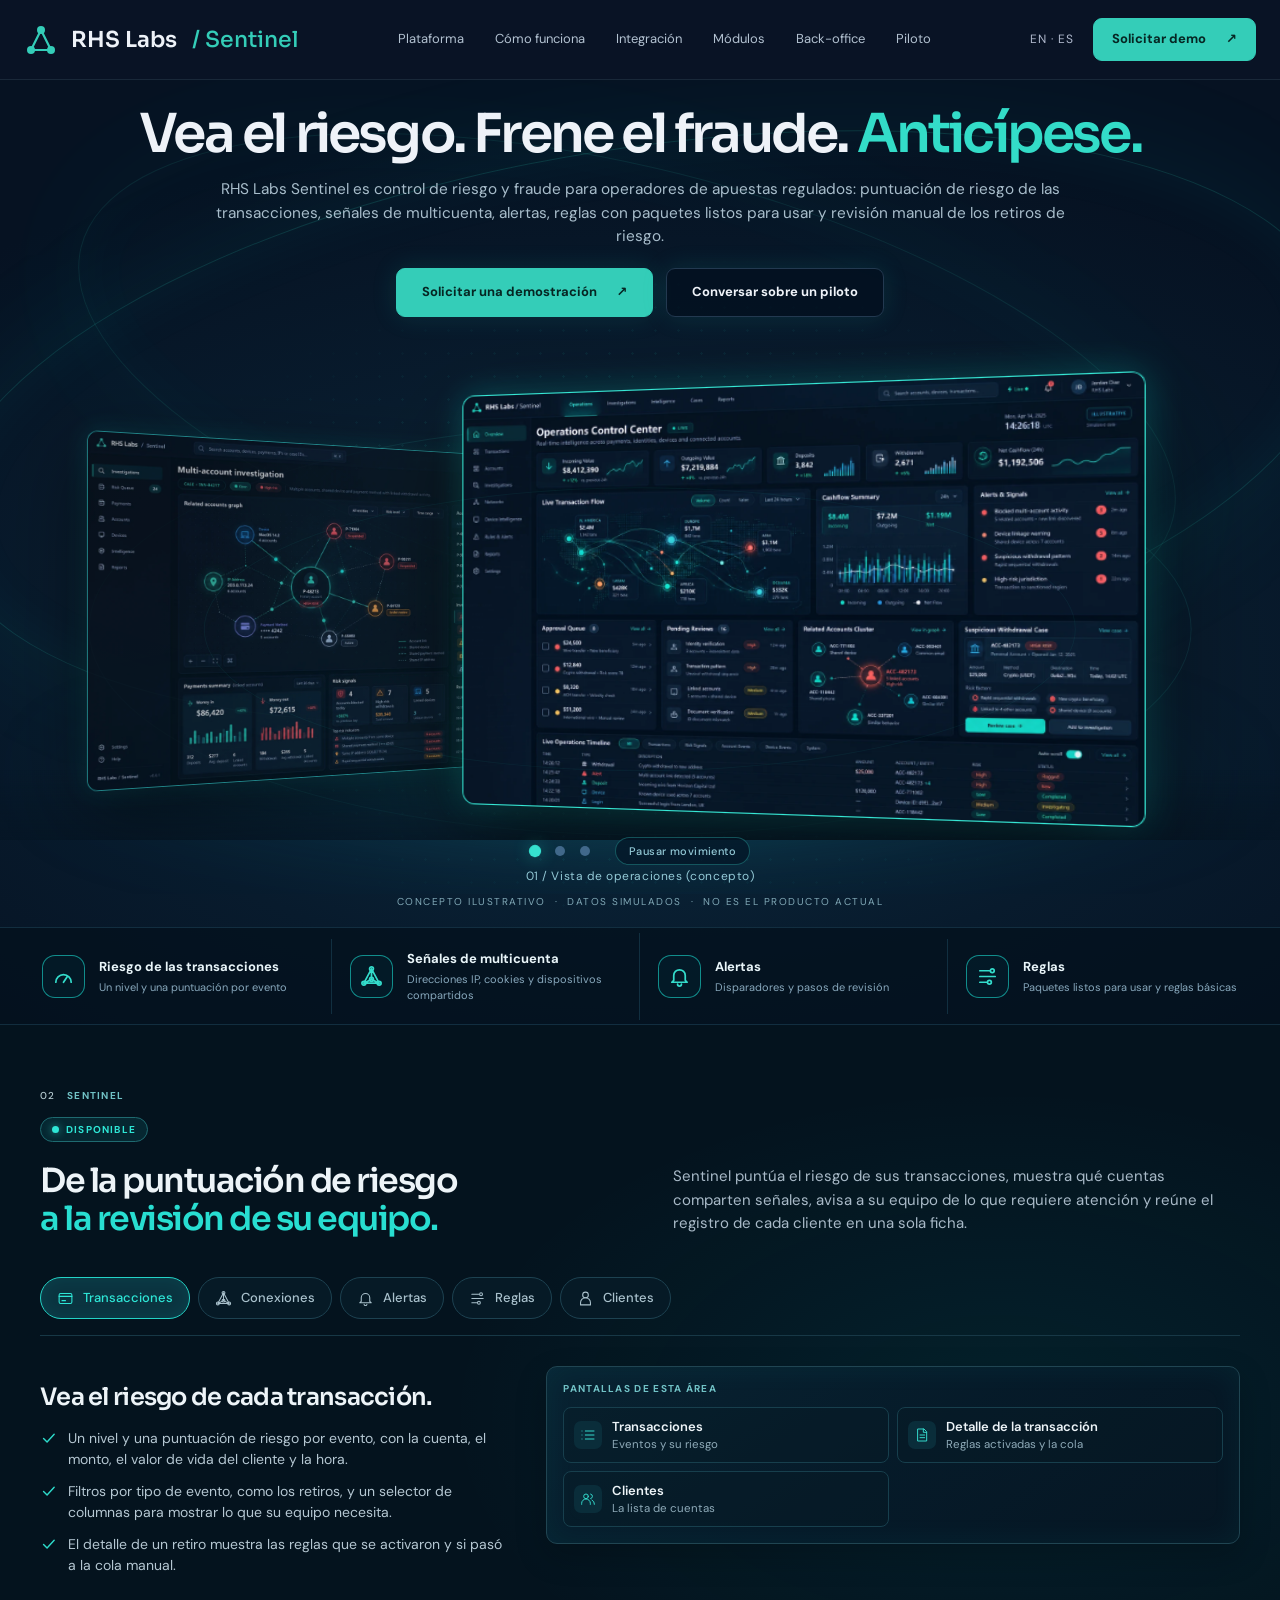
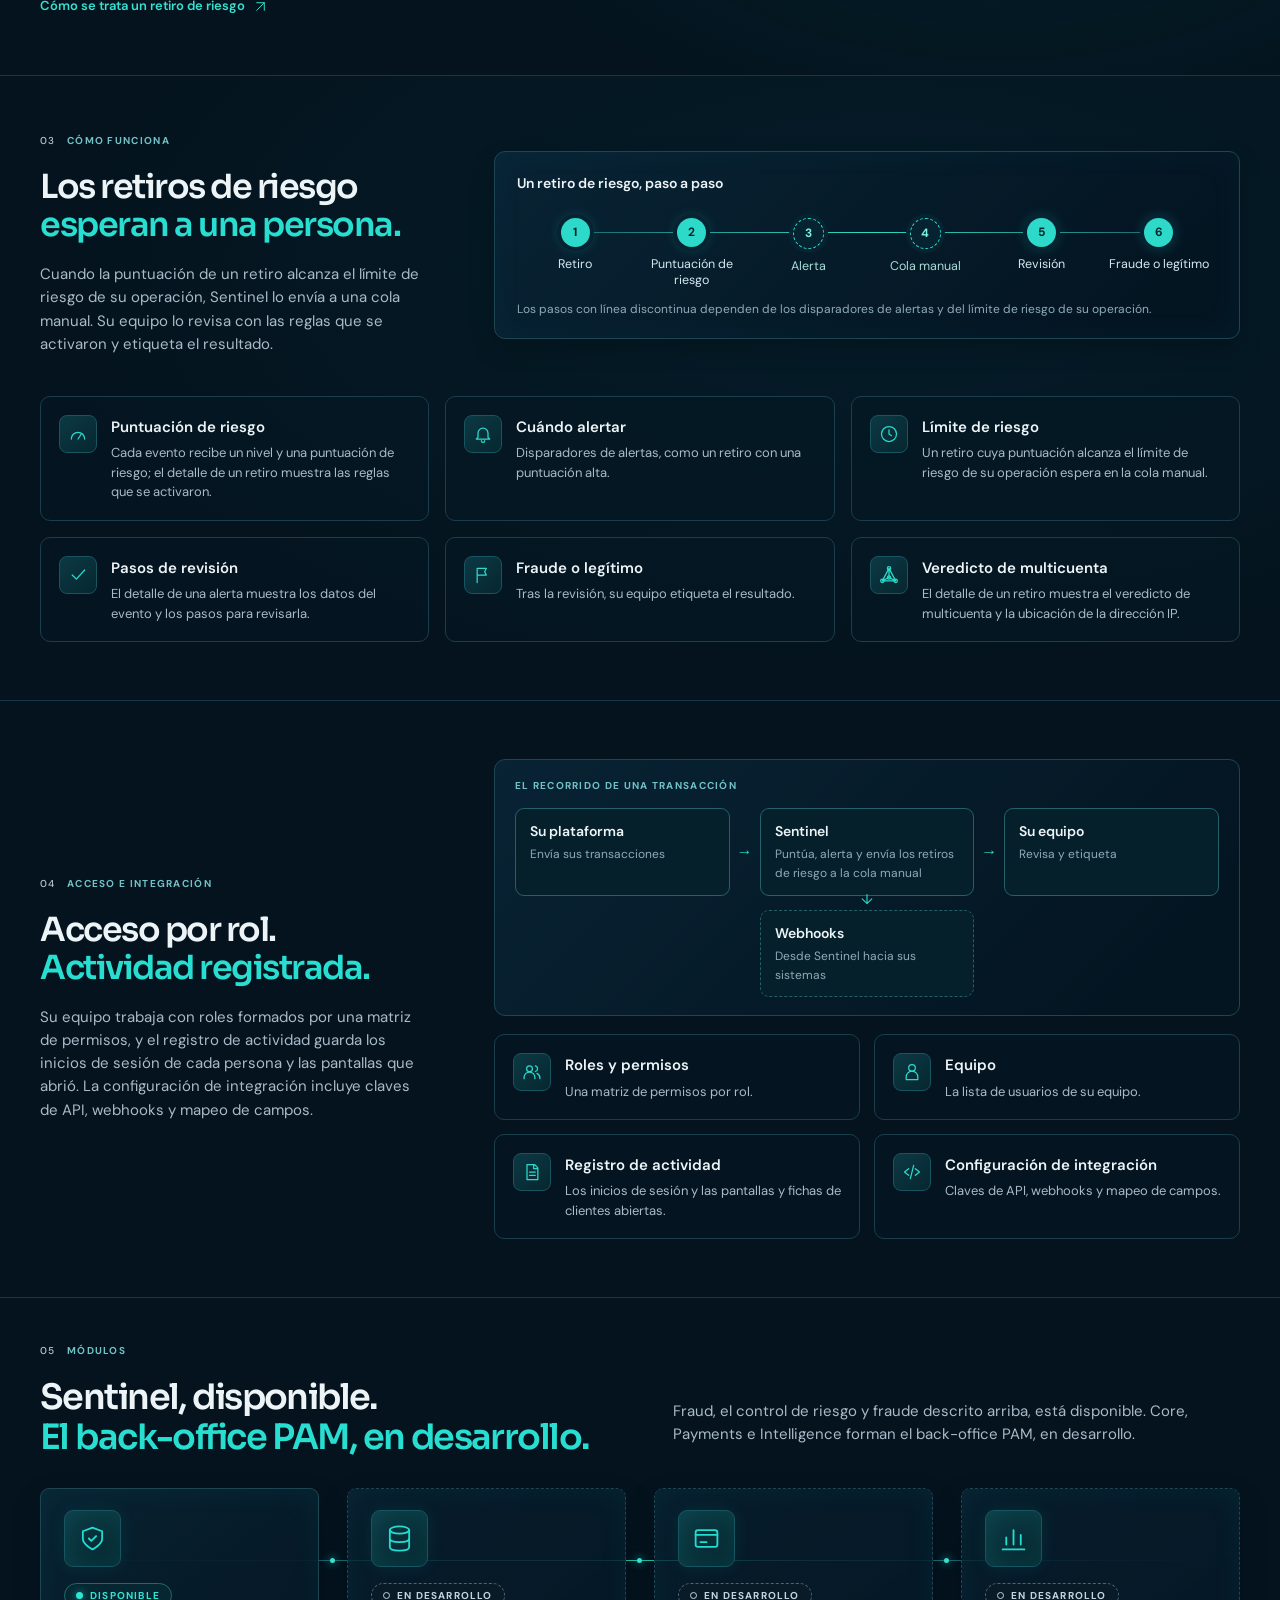
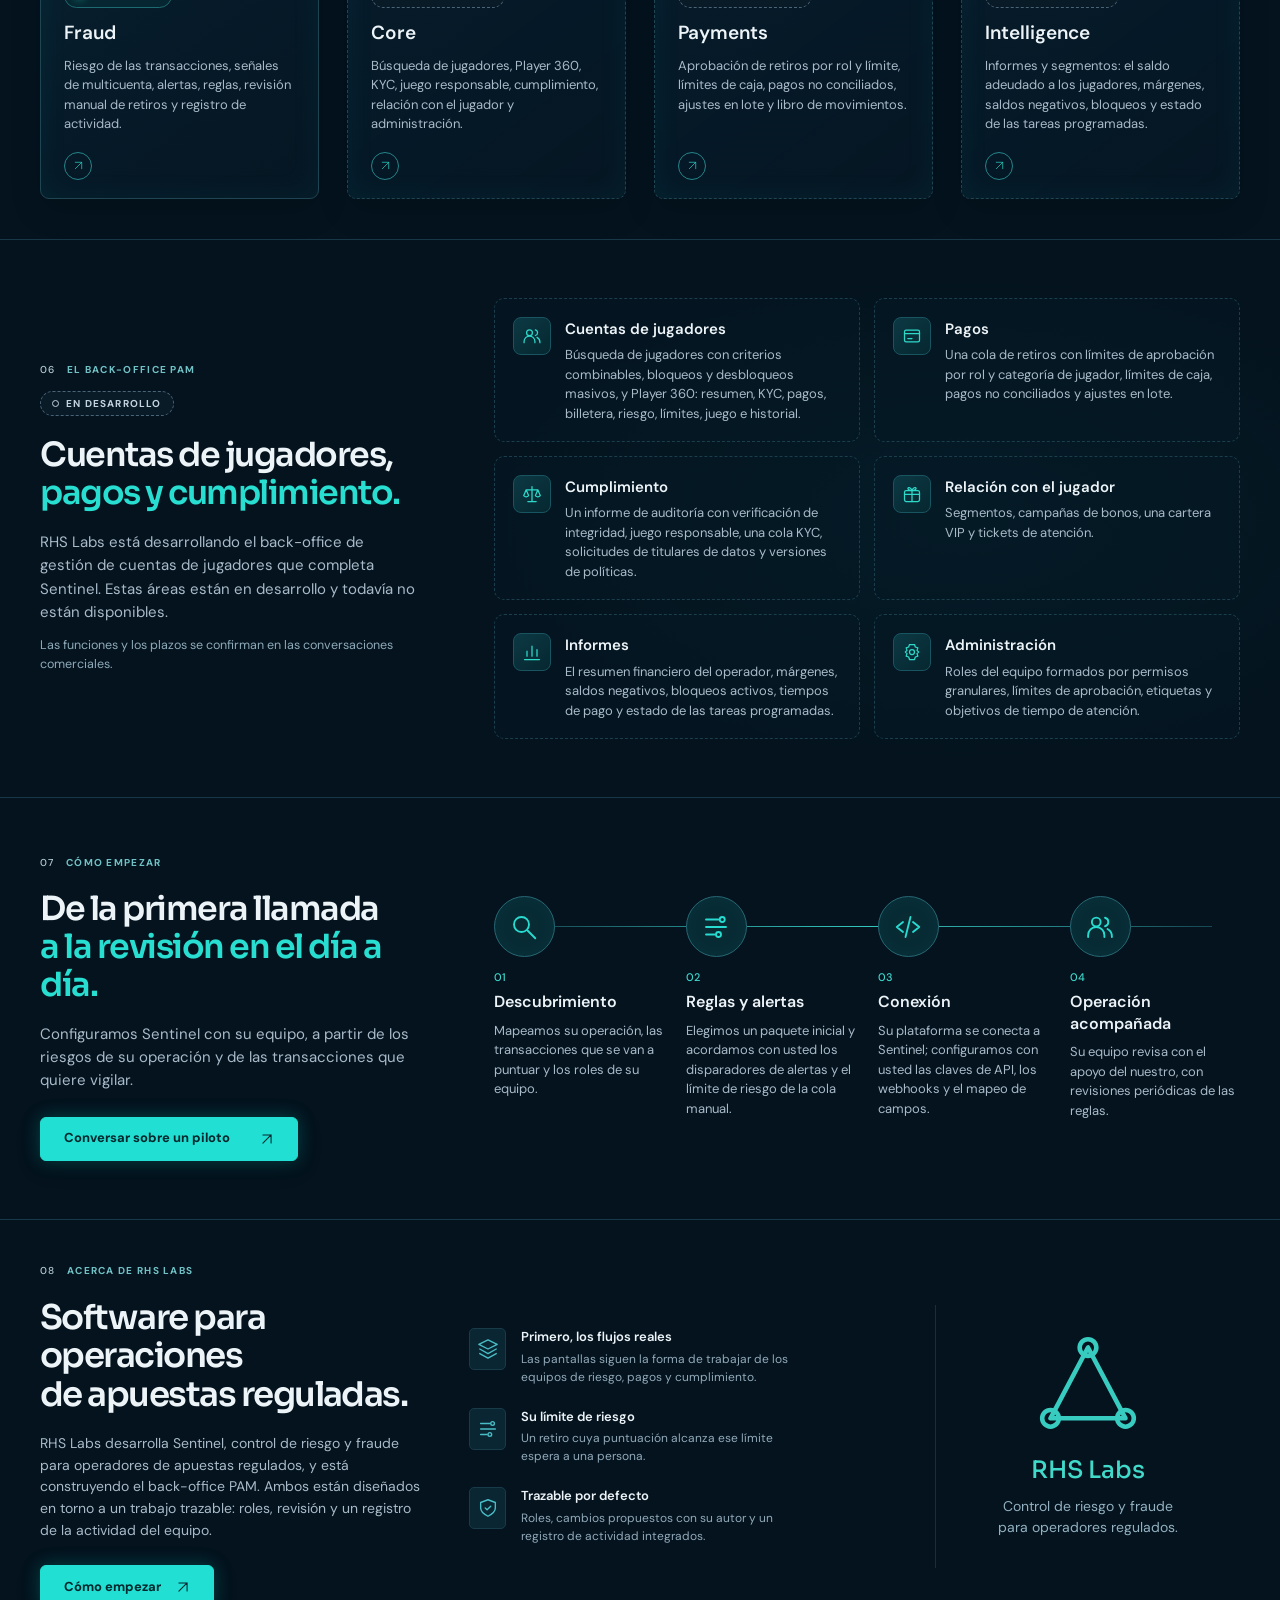
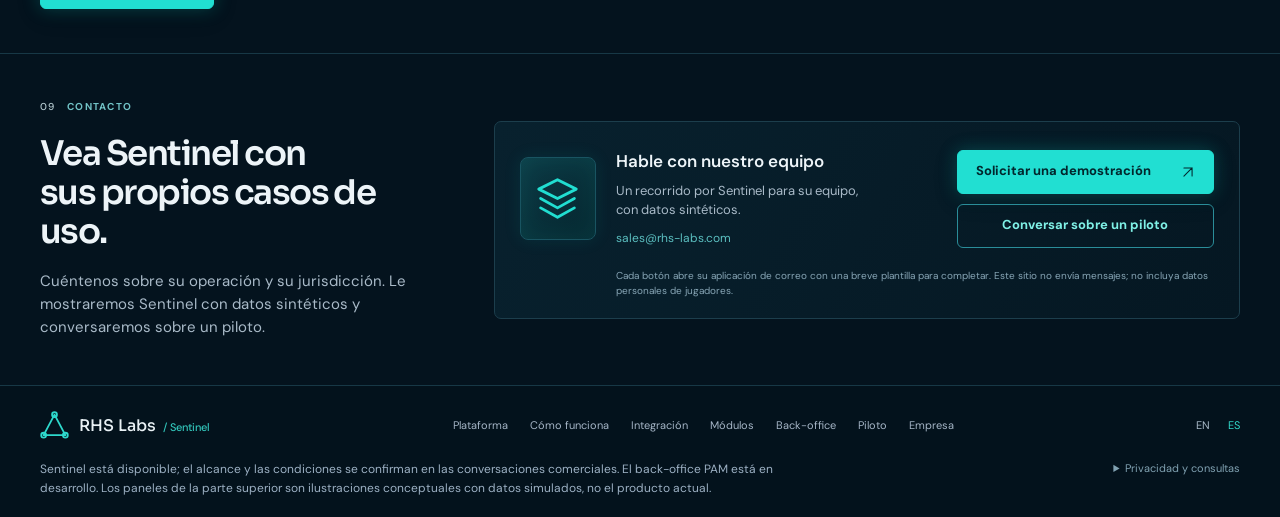
==== commit 92614a1e: "fix(site): multi-account copy audit (RHS-063) - "which accounts share signals" instead of "are conne" ====
--- a/es/index.html
+++ b/es/index.html
@@ -46,8 +46,8 @@
   </div></div>
 </section>
 <div class="rhs-content">
-<section id="platform" class="rhs-sector rhs-tour-sector" data-sector="2" data-status="available"><div class="wrap"><div class="rhs-section-heading"><div class="rhs-sector-copy"><span class="rhs-kicker"><b>02</b> SENTINEL</span><span class="rhs-status rhs-status-available">Disponible</span><h2>De la puntuación de riesgo<br><em>a la revisión de su equipo.</em></h2><p>Sentinel puntúa el riesgo de sus transacciones, muestra qué cuentas están conectadas, avisa a su equipo de las que requieren atención y reúne el registro de cada cliente en una sola ficha.</p></div></div><div class="rhs-tour" data-tour><div class="rhs-tour-tabs" role="tablist" aria-label="Áreas de Sentinel"><button type="button" role="tab" class="rhs-tour-tab" id="tour-tab-transactions" aria-controls="tour-transactions" aria-selected="true" tabindex="0"><svg class="rhs-icon " viewBox="0 0 24 24" aria-hidden="true" fill="none" stroke="currentColor" stroke-width="1.5" stroke-linecap="round" stroke-linejoin="round"><rect x="3" y="5" width="18" height="14" rx="2"/><path d="M3 9h18M7 15h5"/></svg><span>Transacciones</span></button><button type="button" role="tab" class="rhs-tour-tab" id="tour-tab-connections" aria-controls="tour-connections" aria-selected="false" tabindex="-1"><svg class="rhs-icon " viewBox="0 0 24 24" aria-hidden="true" fill="none" stroke="currentColor" stroke-width="1.5" stroke-linecap="round" stroke-linejoin="round"><path d="m12 4-8 15h16ZM12 4v11M4 19l8-4 8 4"/><circle cx="12" cy="4" r="2"/><circle cx="4" cy="19" r="2"/><circle cx="20" cy="19" r="2"/><circle cx="12" cy="15" r="2"/></svg><span>Conexiones</span></button><button type="button" role="tab" class="rhs-tour-tab" id="tour-tab-alerts" aria-controls="tour-alerts" aria-selected="false" tabindex="-1"><svg class="rhs-icon " viewBox="0 0 24 24" aria-hidden="true" fill="none" stroke="currentColor" stroke-width="1.5" stroke-linecap="round" stroke-linejoin="round"><path d="M6 16v-5a6 6 0 0 1 12 0v5l2 2H4Z"/><path d="M10 20a2 2 0 0 0 4 0"/></svg><span>Alertas</span></button><button type="button" role="tab" class="rhs-tour-tab" id="tour-tab-rules" aria-controls="tour-rules" aria-selected="false" tabindex="-1"><svg class="rhs-icon " viewBox="0 0 24 24" aria-hidden="true" fill="none" stroke="currentColor" stroke-width="1.5" stroke-linecap="round" stroke-linejoin="round"><path d="M4 6h10M4 12h16M4 18h7"/><circle cx="17" cy="6" r="2"/><circle cx="14" cy="18" r="2"/></svg><span>Reglas</span></button><button type="button" role="tab" class="rhs-tour-tab" id="tour-tab-customers" aria-controls="tour-customers" aria-selected="false" tabindex="-1"><svg class="rhs-icon " viewBox="0 0 24 24" aria-hidden="true" fill="none" stroke="currentColor" stroke-width="1.5" stroke-linecap="round" stroke-linejoin="round"><circle cx="12" cy="7" r="4"/><path d="M5 21v-3a7 7 0 0 1 14 0v3Z"/></svg><span>Clientes</span></button></div><div class="rhs-tour-panel" role="tabpanel" id="tour-transactions" aria-labelledby="tour-tab-transactions" tabindex="0"><div class="rhs-tour-copy"><h3>Vea el riesgo de cada transacción.</h3><ul class="rhs-ticks"><li><svg class="rhs-icon " viewBox="0 0 24 24" aria-hidden="true" fill="none" stroke="currentColor" stroke-width="1.5" stroke-linecap="round" stroke-linejoin="round"><path d="m5 12 5 5L20 6"/></svg><span>Un nivel y una puntuación de riesgo por evento, con la cuenta, el monto, el valor de vida del cliente y la hora.</span></li><li><svg class="rhs-icon " viewBox="0 0 24 24" aria-hidden="true" fill="none" stroke="currentColor" stroke-width="1.5" stroke-linecap="round" stroke-linejoin="round"><path d="m5 12 5 5L20 6"/></svg><span>Filtros por tipo de evento, como los retiros, y un selector de columnas para mostrar lo que su equipo necesita.</span></li><li><svg class="rhs-icon " viewBox="0 0 24 24" aria-hidden="true" fill="none" stroke="currentColor" stroke-width="1.5" stroke-linecap="round" stroke-linejoin="round"><path d="m5 12 5 5L20 6"/></svg><span>El detalle de un retiro muestra las reglas que se activaron y si pasó a la cola manual.</span></li></ul><a class="rhs-more" href="#how">Cómo se trata un retiro de riesgo <svg class="rhs-icon " viewBox="0 0 24 24" aria-hidden="true" fill="none" stroke="currentColor" stroke-width="1.5" stroke-linecap="round" stroke-linejoin="round"><path d="M5 19 19 5M5 5h14v14"/></svg></a></div><div class="rhs-tour-visual"><div class="rhs-screens"><p class="rhs-screens-title" id="tour-screens-transactions">Pantallas de esta área</p><ul aria-labelledby="tour-screens-transactions"><li><svg class="rhs-icon " viewBox="0 0 24 24" aria-hidden="true" fill="none" stroke="currentColor" stroke-width="1.5" stroke-linecap="round" stroke-linejoin="round"><path d="M8 6h13M8 12h13M8 18h13M3 6h.01M3 12h.01M3 18h.01"/></svg><b>Transacciones</b><small>Eventos y su riesgo</small></li><li><svg class="rhs-icon " viewBox="0 0 24 24" aria-hidden="true" fill="none" stroke="currentColor" stroke-width="1.5" stroke-linecap="round" stroke-linejoin="round"><path d="M6 3h9l4 4v14H6ZM14 3v5h5M9 12h7M9 16h7"/></svg><b>Detalle de la transacción</b><small>Reglas activadas y la cola</small></li><li><svg class="rhs-icon " viewBox="0 0 24 24" aria-hidden="true" fill="none" stroke="currentColor" stroke-width="1.5" stroke-linecap="round" stroke-linejoin="round"><circle cx="9" cy="8" r="3.5"/><path d="M2.5 20v-1.5a6.5 6.5 0 0 1 13 0V20"/><path d="M16 4.6a3.5 3.5 0 0 1 0 6.8M18 13.6a6.5 6.5 0 0 1 3.5 5.9V20"/></svg><b>Clientes</b><small>La lista de cuentas</small></li></ul></div></div></div><div class="rhs-tour-panel" role="tabpanel" id="tour-connections" aria-labelledby="tour-tab-connections" tabindex="0" hidden><div class="rhs-tour-copy"><h3>Vea qué cuentas están conectadas.</h3><ul class="rhs-ticks"><li><svg class="rhs-icon " viewBox="0 0 24 24" aria-hidden="true" fill="none" stroke="currentColor" stroke-width="1.5" stroke-linecap="round" stroke-linejoin="round"><path d="m5 12 5 5L20 6"/></svg><span>Señales de multicuenta: cuentas que comparten una dirección IP, una cookie o la huella digital de un dispositivo.</span></li><li><svg class="rhs-icon " viewBox="0 0 24 24" aria-hidden="true" fill="none" stroke="currentColor" stroke-width="1.5" stroke-linecap="round" stroke-linejoin="round"><path d="m5 12 5 5L20 6"/></svg><span>Una pantalla de Conexiones, una pestaña de Vínculos en la ficha del cliente y los indicios de multicuenta en la lista de transacciones.</span></li><li><svg class="rhs-icon " viewBox="0 0 24 24" aria-hidden="true" fill="none" stroke="currentColor" stroke-width="1.5" stroke-linecap="round" stroke-linejoin="round"><path d="m5 12 5 5L20 6"/></svg><span>Radar, un panel con indicadores sobre todo de multicuenta.</span></li></ul></div><div class="rhs-tour-visual"><div class="rhs-screens"><p class="rhs-screens-title" id="tour-screens-connections">Pantallas de esta área</p><ul aria-labelledby="tour-screens-connections"><li><svg class="rhs-icon " viewBox="0 0 24 24" aria-hidden="true" fill="none" stroke="currentColor" stroke-width="1.5" stroke-linecap="round" stroke-linejoin="round"><path d="m12 4-8 15h16ZM12 4v11M4 19l8-4 8 4"/><circle cx="12" cy="4" r="2"/><circle cx="4" cy="19" r="2"/><circle cx="20" cy="19" r="2"/><circle cx="12" cy="15" r="2"/></svg><b>Conexiones</b><small>Vínculos entre cuentas</small></li><li><svg class="rhs-icon " viewBox="0 0 24 24" aria-hidden="true" fill="none" stroke="currentColor" stroke-width="1.5" stroke-linecap="round" stroke-linejoin="round"><path d="M10 14a4 4 0 0 0 5.7 0l3-3a4 4 0 0 0-5.7-5.7l-1 1M14 10a4 4 0 0 0-5.7 0l-3 3a4 4 0 0 0 5.7 5.7l1-1"/></svg><b>Vínculos</b><small>Las cuentas vinculadas de un cliente</small></li><li><svg class="rhs-icon " viewBox="0 0 24 24" aria-hidden="true" fill="none" stroke="currentColor" stroke-width="1.5" stroke-linecap="round" stroke-linejoin="round"><path d="m12 3 8 3v6c0 5-8 9-8 9S4 17 4 12V6Z"/><path d="m9 12 2 2 4-4"/></svg><b>Vista general</b><small>Las señales de fraude de un cliente</small></li><li><svg class="rhs-icon " viewBox="0 0 24 24" aria-hidden="true" fill="none" stroke="currentColor" stroke-width="1.5" stroke-linecap="round" stroke-linejoin="round"><path d="M3 12h4l3-7 4 14 3-7h4"/></svg><b>Radar</b><small>Indicadores de multicuenta</small></li></ul></div></div></div><div class="rhs-tour-panel" role="tabpanel" id="tour-alerts" aria-labelledby="tour-tab-alerts" tabindex="0" hidden><div class="rhs-tour-copy"><h3>Alertas con los pasos para revisarlas.</h3><ul class="rhs-ticks"><li><svg class="rhs-icon " viewBox="0 0 24 24" aria-hidden="true" fill="none" stroke="currentColor" stroke-width="1.5" stroke-linecap="round" stroke-linejoin="round"><path d="m5 12 5 5L20 6"/></svg><span>Una cola de alertas, con alertas como un retiro con una puntuación alta.</span></li><li><svg class="rhs-icon " viewBox="0 0 24 24" aria-hidden="true" fill="none" stroke="currentColor" stroke-width="1.5" stroke-linecap="round" stroke-linejoin="round"><path d="m5 12 5 5L20 6"/></svg><span>El detalle de una alerta muestra los datos del evento y sus pasos de revisión.</span></li><li><svg class="rhs-icon " viewBox="0 0 24 24" aria-hidden="true" fill="none" stroke="currentColor" stroke-width="1.5" stroke-linecap="round" stroke-linejoin="round"><path d="m5 12 5 5L20 6"/></svg><span>Los disparadores de alertas tienen su propia pantalla, Cuándo alertar.</span></li></ul></div><div class="rhs-tour-visual"><div class="rhs-screens"><p class="rhs-screens-title" id="tour-screens-alerts">Pantallas de esta área</p><ul aria-labelledby="tour-screens-alerts"><li><svg class="rhs-icon " viewBox="0 0 24 24" aria-hidden="true" fill="none" stroke="currentColor" stroke-width="1.5" stroke-linecap="round" stroke-linejoin="round"><path d="M6 16v-5a6 6 0 0 1 12 0v5l2 2H4Z"/><path d="M10 20a2 2 0 0 0 4 0"/></svg><b>Alertas</b><small>La cola de alertas</small></li><li><svg class="rhs-icon " viewBox="0 0 24 24" aria-hidden="true" fill="none" stroke="currentColor" stroke-width="1.5" stroke-linecap="round" stroke-linejoin="round"><rect x="3" y="7" width="18" height="13" rx="2"/><path d="M8 7V5a2 2 0 0 1 2-2h4a2 2 0 0 1 2 2v2M3 13h18"/></svg><b>Detalle de la alerta</b><small>Datos del evento y pasos de revisión</small></li><li><svg class="rhs-icon " viewBox="0 0 24 24" aria-hidden="true" fill="none" stroke="currentColor" stroke-width="1.5" stroke-linecap="round" stroke-linejoin="round"><path d="M3 12h4l3-7 4 14 3-7h4"/></svg><b>Cuándo alertar</b><small>Disparadores de alertas</small></li></ul></div></div></div><div class="rhs-tour-panel" role="tabpanel" id="tour-rules" aria-labelledby="tour-tab-rules" tabindex="0" hidden><div class="rhs-tour-copy"><h3>Reglas con paquetes listos para usar.</h3><ul class="rhs-ticks"><li><svg class="rhs-icon " viewBox="0 0 24 24" aria-hidden="true" fill="none" stroke="currentColor" stroke-width="1.5" stroke-linecap="round" stroke-linejoin="round"><path d="m5 12 5 5L20 6"/></svg><span>Paquetes listos para usar como punto de partida y reglas básicas por categoría, multicuenta incluida.</span></li><li><svg class="rhs-icon " viewBox="0 0 24 24" aria-hidden="true" fill="none" stroke="currentColor" stroke-width="1.5" stroke-linecap="round" stroke-linejoin="round"><path d="m5 12 5 5L20 6"/></svg><span>Reglas avanzadas, la mayoría sobre dispositivos, direcciones IP, VPN y multicuentas, y una vista del desempeño de las reglas.</span></li><li><svg class="rhs-icon " viewBox="0 0 24 24" aria-hidden="true" fill="none" stroke="currentColor" stroke-width="1.5" stroke-linecap="round" stroke-linejoin="round"><path d="m5 12 5 5L20 6"/></svg><span>Una pantalla de Aprobaciones para los cambios propuestos, que muestra quién los propuso.</span></li></ul></div><div class="rhs-tour-visual"><div class="rhs-screens"><p class="rhs-screens-title" id="tour-screens-rules">Pantallas de esta área</p><ul aria-labelledby="tour-screens-rules"><li><svg class="rhs-icon " viewBox="0 0 24 24" aria-hidden="true" fill="none" stroke="currentColor" stroke-width="1.5" stroke-linecap="round" stroke-linejoin="round"><path d="m2 7 10-5 10 5-10 5ZM3 12l9 5 9-5M3 17l9 5 9-5"/></svg><b>Reglas básicas</b><small>Paquetes y categorías</small></li><li><svg class="rhs-icon " viewBox="0 0 24 24" aria-hidden="true" fill="none" stroke="currentColor" stroke-width="1.5" stroke-linecap="round" stroke-linejoin="round"><path d="m9 3-1 3-3 1 1 3-2 2 2 2-1 3 3 1 1 3h6l1-3 3-1-1-3 2-2-2-2 1-3-3-1-1-3Z"/><circle cx="12" cy="12" r="3"/></svg><b>Reglas avanzadas</b><small>Reglas de dispositivo, IP, VPN y multicuenta</small></li><li><svg class="rhs-icon " viewBox="0 0 24 24" aria-hidden="true" fill="none" stroke="currentColor" stroke-width="1.5" stroke-linecap="round" stroke-linejoin="round"><path d="M3 21h18M6 17v-6m6 6V5m6 12v-8"/></svg><b>Desempeño</b><small>Resultados de las reglas</small></li><li><svg class="rhs-icon " viewBox="0 0 24 24" aria-hidden="true" fill="none" stroke="currentColor" stroke-width="1.5" stroke-linecap="round" stroke-linejoin="round"><path d="m3 12 4 4 7-8M10 16l1 1 10-11"/></svg><b>Aprobaciones</b><small>Cambios propuestos</small></li></ul></div></div></div><div class="rhs-tour-panel" role="tabpanel" id="tour-customers" aria-labelledby="tour-tab-customers" tabindex="0" hidden><div class="rhs-tour-copy"><h3>Una ficha para cada cliente.</h3><ul class="rhs-ticks"><li><svg class="rhs-icon " viewBox="0 0 24 24" aria-hidden="true" fill="none" stroke="currentColor" stroke-width="1.5" stroke-linecap="round" stroke-linejoin="round"><path d="m5 12 5 5L20 6"/></svg><span>El registro del cliente: estado, KYC, fechas clave, saldo, valor de vida del cliente y país.</span></li><li><svg class="rhs-icon " viewBox="0 0 24 24" aria-hidden="true" fill="none" stroke="currentColor" stroke-width="1.5" stroke-linecap="round" stroke-linejoin="round"><path d="m5 12 5 5L20 6"/></svg><span>Una línea de tiempo de depósitos y retiros, las apuestas y el historial de acciones en la cuenta.</span></li><li><svg class="rhs-icon " viewBox="0 0 24 24" aria-hidden="true" fill="none" stroke="currentColor" stroke-width="1.5" stroke-linecap="round" stroke-linejoin="round"><path d="m5 12 5 5L20 6"/></svg><span>Busque desde cualquier pantalla con Ctrl+K.</span></li></ul><a class="rhs-more" href="#security">Acceso e integración <svg class="rhs-icon " viewBox="0 0 24 24" aria-hidden="true" fill="none" stroke="currentColor" stroke-width="1.5" stroke-linecap="round" stroke-linejoin="round"><path d="M5 19 19 5M5 5h14v14"/></svg></a></div><div class="rhs-tour-visual"><div class="rhs-screens"><p class="rhs-screens-title" id="tour-screens-customers">Pantallas de esta área</p><ul aria-labelledby="tour-screens-customers"><li><svg class="rhs-icon " viewBox="0 0 24 24" aria-hidden="true" fill="none" stroke="currentColor" stroke-width="1.5" stroke-linecap="round" stroke-linejoin="round"><circle cx="9" cy="8" r="3.5"/><path d="M2.5 20v-1.5a6.5 6.5 0 0 1 13 0V20"/><path d="M16 4.6a3.5 3.5 0 0 1 0 6.8M18 13.6a6.5 6.5 0 0 1 3.5 5.9V20"/></svg><b>Clientes</b><small>La lista de cuentas</small></li><li><svg class="rhs-icon " viewBox="0 0 24 24" aria-hidden="true" fill="none" stroke="currentColor" stroke-width="1.5" stroke-linecap="round" stroke-linejoin="round"><circle cx="12" cy="7" r="4"/><path d="M5 21v-3a7 7 0 0 1 14 0v3Z"/></svg><b>Ficha del cliente</b><small>Registro, línea de tiempo, apuestas e historial</small></li><li><svg class="rhs-icon " viewBox="0 0 24 24" aria-hidden="true" fill="none" stroke="currentColor" stroke-width="1.5" stroke-linecap="round" stroke-linejoin="round"><circle cx="10" cy="10" r="6"/><path d="m15 15 6 6"/></svg><b>Búsqueda global</b><small>Ctrl+K desde cualquier pantalla</small></li></ul></div></div></div></div></div></section>
-<section id="how" class="rhs-sector rhs-payments-sector rhs-how" data-sector="3" data-status="available"><span id="payments" class="rhs-anchor"></span><div class="wrap"><div class="rhs-split"><div class="rhs-sector-copy"><span class="rhs-kicker"><b>03</b> CÓMO FUNCIONA</span><h2>Los retiros de riesgo<br><em>esperan a una persona.</em></h2><p>Cuando la puntuación de un retiro alcanza el límite de riesgo de su operación, Sentinel lo envía a una cola manual. Su equipo lo revisa con las reglas que se activaron y etiqueta el resultado.</p></div><figure class="rhs-flow"><figcaption><b>Un retiro de riesgo, paso a paso</b></figcaption><ol class="rhs-flow-steps"><li class="rhs-flow-step"><span>Retiro</span></li><li class="rhs-flow-step"><span>Puntuación de riesgo</span></li><li class="rhs-flow-step rhs-flow-optional"><span>Alerta</span></li><li class="rhs-flow-step rhs-flow-optional"><span>Cola manual</span></li><li class="rhs-flow-step"><span>Revisión</span></li><li class="rhs-flow-step"><span>Fraude o legítimo</span></li></ol><p class="rhs-flow-note">Los pasos con línea discontinua dependen de los disparadores de alertas y del límite de riesgo de su operación.</p></figure></div><ul class="rhs-capabilities"><li><span class="rhs-mini-icon"><svg class="rhs-icon " viewBox="0 0 24 24" aria-hidden="true" fill="none" stroke="currentColor" stroke-width="1.5" stroke-linecap="round" stroke-linejoin="round"><path d="M4 18a8 8 0 1 1 16 0M12 18l4-6"/></svg></span><div><h3>Puntuación de riesgo</h3><p>Cada evento recibe un nivel y una puntuación de riesgo; el detalle de un retiro muestra las reglas que se activaron.</p></div></li><li><span class="rhs-mini-icon"><svg class="rhs-icon " viewBox="0 0 24 24" aria-hidden="true" fill="none" stroke="currentColor" stroke-width="1.5" stroke-linecap="round" stroke-linejoin="round"><path d="M6 16v-5a6 6 0 0 1 12 0v5l2 2H4Z"/><path d="M10 20a2 2 0 0 0 4 0"/></svg></span><div><h3>Cuándo alertar</h3><p>Disparadores de alertas, como un retiro con una puntuación alta.</p></div></li><li><span class="rhs-mini-icon"><svg class="rhs-icon " viewBox="0 0 24 24" aria-hidden="true" fill="none" stroke="currentColor" stroke-width="1.5" stroke-linecap="round" stroke-linejoin="round"><circle cx="12" cy="12" r="9"/><path d="M12 7v5l3 2"/></svg></span><div><h3>Límite de riesgo</h3><p>Un retiro cuya puntuación alcanza el límite de riesgo de su operación espera en la cola manual.</p></div></li><li><span class="rhs-mini-icon"><svg class="rhs-icon " viewBox="0 0 24 24" aria-hidden="true" fill="none" stroke="currentColor" stroke-width="1.5" stroke-linecap="round" stroke-linejoin="round"><path d="m5 12 5 5L20 6"/></svg></span><div><h3>Pasos de revisión</h3><p>El detalle de una alerta muestra los datos del evento y los pasos para revisarla.</p></div></li><li><span class="rhs-mini-icon"><svg class="rhs-icon " viewBox="0 0 24 24" aria-hidden="true" fill="none" stroke="currentColor" stroke-width="1.5" stroke-linecap="round" stroke-linejoin="round"><path d="M5 21V4M5 4h11l-2 4 2 4H5"/></svg></span><div><h3>Fraude o legítimo</h3><p>Tras la revisión, su equipo etiqueta el resultado.</p></div></li><li><span class="rhs-mini-icon"><svg class="rhs-icon " viewBox="0 0 24 24" aria-hidden="true" fill="none" stroke="currentColor" stroke-width="1.5" stroke-linecap="round" stroke-linejoin="round"><path d="m12 4-8 15h16ZM12 4v11M4 19l8-4 8 4"/><circle cx="12" cy="4" r="2"/><circle cx="4" cy="19" r="2"/><circle cx="20" cy="19" r="2"/><circle cx="12" cy="15" r="2"/></svg></span><div><h3>Veredicto de multicuenta</h3><p>El detalle de un retiro muestra su veredicto de multicuenta y dónde está la dirección IP.</p></div></li></ul></div></section>
+<section id="platform" class="rhs-sector rhs-tour-sector" data-sector="2" data-status="available"><div class="wrap"><div class="rhs-section-heading"><div class="rhs-sector-copy"><span class="rhs-kicker"><b>02</b> SENTINEL</span><span class="rhs-status rhs-status-available">Disponible</span><h2>De la puntuación de riesgo<br><em>a la revisión de su equipo.</em></h2><p>Sentinel puntúa el riesgo de sus transacciones, muestra qué cuentas comparten señales, avisa a su equipo de lo que requiere atención y reúne el registro de cada cliente en una sola ficha.</p></div></div><div class="rhs-tour" data-tour><div class="rhs-tour-tabs" role="tablist" aria-label="Áreas de Sentinel"><button type="button" role="tab" class="rhs-tour-tab" id="tour-tab-transactions" aria-controls="tour-transactions" aria-selected="true" tabindex="0"><svg class="rhs-icon " viewBox="0 0 24 24" aria-hidden="true" fill="none" stroke="currentColor" stroke-width="1.5" stroke-linecap="round" stroke-linejoin="round"><rect x="3" y="5" width="18" height="14" rx="2"/><path d="M3 9h18M7 15h5"/></svg><span>Transacciones</span></button><button type="button" role="tab" class="rhs-tour-tab" id="tour-tab-connections" aria-controls="tour-connections" aria-selected="false" tabindex="-1"><svg class="rhs-icon " viewBox="0 0 24 24" aria-hidden="true" fill="none" stroke="currentColor" stroke-width="1.5" stroke-linecap="round" stroke-linejoin="round"><path d="m12 4-8 15h16ZM12 4v11M4 19l8-4 8 4"/><circle cx="12" cy="4" r="2"/><circle cx="4" cy="19" r="2"/><circle cx="20" cy="19" r="2"/><circle cx="12" cy="15" r="2"/></svg><span>Conexiones</span></button><button type="button" role="tab" class="rhs-tour-tab" id="tour-tab-alerts" aria-controls="tour-alerts" aria-selected="false" tabindex="-1"><svg class="rhs-icon " viewBox="0 0 24 24" aria-hidden="true" fill="none" stroke="currentColor" stroke-width="1.5" stroke-linecap="round" stroke-linejoin="round"><path d="M6 16v-5a6 6 0 0 1 12 0v5l2 2H4Z"/><path d="M10 20a2 2 0 0 0 4 0"/></svg><span>Alertas</span></button><button type="button" role="tab" class="rhs-tour-tab" id="tour-tab-rules" aria-controls="tour-rules" aria-selected="false" tabindex="-1"><svg class="rhs-icon " viewBox="0 0 24 24" aria-hidden="true" fill="none" stroke="currentColor" stroke-width="1.5" stroke-linecap="round" stroke-linejoin="round"><path d="M4 6h10M4 12h16M4 18h7"/><circle cx="17" cy="6" r="2"/><circle cx="14" cy="18" r="2"/></svg><span>Reglas</span></button><button type="button" role="tab" class="rhs-tour-tab" id="tour-tab-customers" aria-controls="tour-customers" aria-selected="false" tabindex="-1"><svg class="rhs-icon " viewBox="0 0 24 24" aria-hidden="true" fill="none" stroke="currentColor" stroke-width="1.5" stroke-linecap="round" stroke-linejoin="round"><circle cx="12" cy="7" r="4"/><path d="M5 21v-3a7 7 0 0 1 14 0v3Z"/></svg><span>Clientes</span></button></div><div class="rhs-tour-panel" role="tabpanel" id="tour-transactions" aria-labelledby="tour-tab-transactions" tabindex="0"><div class="rhs-tour-copy"><h3>Vea el riesgo de cada transacción.</h3><ul class="rhs-ticks"><li><svg class="rhs-icon " viewBox="0 0 24 24" aria-hidden="true" fill="none" stroke="currentColor" stroke-width="1.5" stroke-linecap="round" stroke-linejoin="round"><path d="m5 12 5 5L20 6"/></svg><span>Un nivel y una puntuación de riesgo por evento, con la cuenta, el monto, el valor de vida del cliente y la hora.</span></li><li><svg class="rhs-icon " viewBox="0 0 24 24" aria-hidden="true" fill="none" stroke="currentColor" stroke-width="1.5" stroke-linecap="round" stroke-linejoin="round"><path d="m5 12 5 5L20 6"/></svg><span>Filtros por tipo de evento, como los retiros, y un selector de columnas para mostrar lo que su equipo necesita.</span></li><li><svg class="rhs-icon " viewBox="0 0 24 24" aria-hidden="true" fill="none" stroke="currentColor" stroke-width="1.5" stroke-linecap="round" stroke-linejoin="round"><path d="m5 12 5 5L20 6"/></svg><span>El detalle de un retiro muestra las reglas que se activaron y si pasó a la cola manual.</span></li></ul><a class="rhs-more" href="#how">Cómo se trata un retiro de riesgo <svg class="rhs-icon " viewBox="0 0 24 24" aria-hidden="true" fill="none" stroke="currentColor" stroke-width="1.5" stroke-linecap="round" stroke-linejoin="round"><path d="M5 19 19 5M5 5h14v14"/></svg></a></div><div class="rhs-tour-visual"><div class="rhs-screens"><p class="rhs-screens-title" id="tour-screens-transactions">Pantallas de esta área</p><ul aria-labelledby="tour-screens-transactions"><li><svg class="rhs-icon " viewBox="0 0 24 24" aria-hidden="true" fill="none" stroke="currentColor" stroke-width="1.5" stroke-linecap="round" stroke-linejoin="round"><path d="M8 6h13M8 12h13M8 18h13M3 6h.01M3 12h.01M3 18h.01"/></svg><b>Transacciones</b><small>Eventos y su riesgo</small></li><li><svg class="rhs-icon " viewBox="0 0 24 24" aria-hidden="true" fill="none" stroke="currentColor" stroke-width="1.5" stroke-linecap="round" stroke-linejoin="round"><path d="M6 3h9l4 4v14H6ZM14 3v5h5M9 12h7M9 16h7"/></svg><b>Detalle de la transacción</b><small>Reglas activadas y la cola</small></li><li><svg class="rhs-icon " viewBox="0 0 24 24" aria-hidden="true" fill="none" stroke="currentColor" stroke-width="1.5" stroke-linecap="round" stroke-linejoin="round"><circle cx="9" cy="8" r="3.5"/><path d="M2.5 20v-1.5a6.5 6.5 0 0 1 13 0V20"/><path d="M16 4.6a3.5 3.5 0 0 1 0 6.8M18 13.6a6.5 6.5 0 0 1 3.5 5.9V20"/></svg><b>Clientes</b><small>La lista de cuentas</small></li></ul></div></div></div><div class="rhs-tour-panel" role="tabpanel" id="tour-connections" aria-labelledby="tour-tab-connections" tabindex="0" hidden><div class="rhs-tour-copy"><h3>Vea qué cuentas comparten señales.</h3><ul class="rhs-ticks"><li><svg class="rhs-icon " viewBox="0 0 24 24" aria-hidden="true" fill="none" stroke="currentColor" stroke-width="1.5" stroke-linecap="round" stroke-linejoin="round"><path d="m5 12 5 5L20 6"/></svg><span>Señales de multicuenta: cuentas que comparten una dirección IP, una cookie o la huella digital de un dispositivo.</span></li><li><svg class="rhs-icon " viewBox="0 0 24 24" aria-hidden="true" fill="none" stroke="currentColor" stroke-width="1.5" stroke-linecap="round" stroke-linejoin="round"><path d="m5 12 5 5L20 6"/></svg><span>Una pantalla de Conexiones, una pestaña de Vínculos en la ficha del cliente y los indicios de multicuenta en la lista de transacciones.</span></li><li><svg class="rhs-icon " viewBox="0 0 24 24" aria-hidden="true" fill="none" stroke="currentColor" stroke-width="1.5" stroke-linecap="round" stroke-linejoin="round"><path d="m5 12 5 5L20 6"/></svg><span>Radar, un panel con indicadores, en su mayoría de multicuenta.</span></li></ul></div><div class="rhs-tour-visual"><div class="rhs-screens"><p class="rhs-screens-title" id="tour-screens-connections">Pantallas de esta área</p><ul aria-labelledby="tour-screens-connections"><li><svg class="rhs-icon " viewBox="0 0 24 24" aria-hidden="true" fill="none" stroke="currentColor" stroke-width="1.5" stroke-linecap="round" stroke-linejoin="round"><path d="m12 4-8 15h16ZM12 4v11M4 19l8-4 8 4"/><circle cx="12" cy="4" r="2"/><circle cx="4" cy="19" r="2"/><circle cx="20" cy="19" r="2"/><circle cx="12" cy="15" r="2"/></svg><b>Conexiones</b><small>Vínculos entre cuentas</small></li><li><svg class="rhs-icon " viewBox="0 0 24 24" aria-hidden="true" fill="none" stroke="currentColor" stroke-width="1.5" stroke-linecap="round" stroke-linejoin="round"><path d="M10 14a4 4 0 0 0 5.7 0l3-3a4 4 0 0 0-5.7-5.7l-1 1M14 10a4 4 0 0 0-5.7 0l-3 3a4 4 0 0 0 5.7 5.7l1-1"/></svg><b>Vínculos</b><small>Las cuentas vinculadas de un cliente</small></li><li><svg class="rhs-icon " viewBox="0 0 24 24" aria-hidden="true" fill="none" stroke="currentColor" stroke-width="1.5" stroke-linecap="round" stroke-linejoin="round"><path d="m12 3 8 3v6c0 5-8 9-8 9S4 17 4 12V6Z"/><path d="m9 12 2 2 4-4"/></svg><b>Vista general</b><small>Las señales de fraude de un cliente</small></li><li><svg class="rhs-icon " viewBox="0 0 24 24" aria-hidden="true" fill="none" stroke="currentColor" stroke-width="1.5" stroke-linecap="round" stroke-linejoin="round"><path d="M3 12h4l3-7 4 14 3-7h4"/></svg><b>Radar</b><small>Indicadores de multicuenta</small></li></ul></div></div></div><div class="rhs-tour-panel" role="tabpanel" id="tour-alerts" aria-labelledby="tour-tab-alerts" tabindex="0" hidden><div class="rhs-tour-copy"><h3>Alertas con los pasos para revisarlas.</h3><ul class="rhs-ticks"><li><svg class="rhs-icon " viewBox="0 0 24 24" aria-hidden="true" fill="none" stroke="currentColor" stroke-width="1.5" stroke-linecap="round" stroke-linejoin="round"><path d="m5 12 5 5L20 6"/></svg><span>Una cola de alertas, con alertas como un retiro con una puntuación alta.</span></li><li><svg class="rhs-icon " viewBox="0 0 24 24" aria-hidden="true" fill="none" stroke="currentColor" stroke-width="1.5" stroke-linecap="round" stroke-linejoin="round"><path d="m5 12 5 5L20 6"/></svg><span>El detalle de una alerta muestra los datos del evento y sus pasos de revisión.</span></li><li><svg class="rhs-icon " viewBox="0 0 24 24" aria-hidden="true" fill="none" stroke="currentColor" stroke-width="1.5" stroke-linecap="round" stroke-linejoin="round"><path d="m5 12 5 5L20 6"/></svg><span>Los disparadores de alertas tienen su propia pantalla, Cuándo alertar.</span></li></ul></div><div class="rhs-tour-visual"><div class="rhs-screens"><p class="rhs-screens-title" id="tour-screens-alerts">Pantallas de esta área</p><ul aria-labelledby="tour-screens-alerts"><li><svg class="rhs-icon " viewBox="0 0 24 24" aria-hidden="true" fill="none" stroke="currentColor" stroke-width="1.5" stroke-linecap="round" stroke-linejoin="round"><path d="M6 16v-5a6 6 0 0 1 12 0v5l2 2H4Z"/><path d="M10 20a2 2 0 0 0 4 0"/></svg><b>Alertas</b><small>La cola de alertas</small></li><li><svg class="rhs-icon " viewBox="0 0 24 24" aria-hidden="true" fill="none" stroke="currentColor" stroke-width="1.5" stroke-linecap="round" stroke-linejoin="round"><rect x="3" y="7" width="18" height="13" rx="2"/><path d="M8 7V5a2 2 0 0 1 2-2h4a2 2 0 0 1 2 2v2M3 13h18"/></svg><b>Detalle de la alerta</b><small>Datos del evento y pasos de revisión</small></li><li><svg class="rhs-icon " viewBox="0 0 24 24" aria-hidden="true" fill="none" stroke="currentColor" stroke-width="1.5" stroke-linecap="round" stroke-linejoin="round"><path d="M3 12h4l3-7 4 14 3-7h4"/></svg><b>Cuándo alertar</b><small>Disparadores de alertas</small></li></ul></div></div></div><div class="rhs-tour-panel" role="tabpanel" id="tour-rules" aria-labelledby="tour-tab-rules" tabindex="0" hidden><div class="rhs-tour-copy"><h3>Reglas con paquetes listos para usar.</h3><ul class="rhs-ticks"><li><svg class="rhs-icon " viewBox="0 0 24 24" aria-hidden="true" fill="none" stroke="currentColor" stroke-width="1.5" stroke-linecap="round" stroke-linejoin="round"><path d="m5 12 5 5L20 6"/></svg><span>Paquetes listos para usar como punto de partida y reglas básicas por categoría, incluida la de multicuenta.</span></li><li><svg class="rhs-icon " viewBox="0 0 24 24" aria-hidden="true" fill="none" stroke="currentColor" stroke-width="1.5" stroke-linecap="round" stroke-linejoin="round"><path d="m5 12 5 5L20 6"/></svg><span>Reglas avanzadas, la mayoría sobre dispositivos, direcciones IP, VPN y multicuenta, y una vista del desempeño de las reglas.</span></li><li><svg class="rhs-icon " viewBox="0 0 24 24" aria-hidden="true" fill="none" stroke="currentColor" stroke-width="1.5" stroke-linecap="round" stroke-linejoin="round"><path d="m5 12 5 5L20 6"/></svg><span>Una pantalla de Aprobaciones para los cambios propuestos, que muestra quién los propuso.</span></li></ul></div><div class="rhs-tour-visual"><div class="rhs-screens"><p class="rhs-screens-title" id="tour-screens-rules">Pantallas de esta área</p><ul aria-labelledby="tour-screens-rules"><li><svg class="rhs-icon " viewBox="0 0 24 24" aria-hidden="true" fill="none" stroke="currentColor" stroke-width="1.5" stroke-linecap="round" stroke-linejoin="round"><path d="m2 7 10-5 10 5-10 5ZM3 12l9 5 9-5M3 17l9 5 9-5"/></svg><b>Reglas básicas</b><small>Paquetes y categorías</small></li><li><svg class="rhs-icon " viewBox="0 0 24 24" aria-hidden="true" fill="none" stroke="currentColor" stroke-width="1.5" stroke-linecap="round" stroke-linejoin="round"><path d="m9 3-1 3-3 1 1 3-2 2 2 2-1 3 3 1 1 3h6l1-3 3-1-1-3 2-2-2-2 1-3-3-1-1-3Z"/><circle cx="12" cy="12" r="3"/></svg><b>Reglas avanzadas</b><small>Reglas de dispositivo, IP, VPN y multicuenta</small></li><li><svg class="rhs-icon " viewBox="0 0 24 24" aria-hidden="true" fill="none" stroke="currentColor" stroke-width="1.5" stroke-linecap="round" stroke-linejoin="round"><path d="M3 21h18M6 17v-6m6 6V5m6 12v-8"/></svg><b>Desempeño</b><small>Resultados de las reglas</small></li><li><svg class="rhs-icon " viewBox="0 0 24 24" aria-hidden="true" fill="none" stroke="currentColor" stroke-width="1.5" stroke-linecap="round" stroke-linejoin="round"><path d="m3 12 4 4 7-8M10 16l1 1 10-11"/></svg><b>Aprobaciones</b><small>Cambios propuestos</small></li></ul></div></div></div><div class="rhs-tour-panel" role="tabpanel" id="tour-customers" aria-labelledby="tour-tab-customers" tabindex="0" hidden><div class="rhs-tour-copy"><h3>Una ficha para cada cliente.</h3><ul class="rhs-ticks"><li><svg class="rhs-icon " viewBox="0 0 24 24" aria-hidden="true" fill="none" stroke="currentColor" stroke-width="1.5" stroke-linecap="round" stroke-linejoin="round"><path d="m5 12 5 5L20 6"/></svg><span>El registro del cliente: estado, KYC, fechas clave, saldo, valor de vida del cliente y país.</span></li><li><svg class="rhs-icon " viewBox="0 0 24 24" aria-hidden="true" fill="none" stroke="currentColor" stroke-width="1.5" stroke-linecap="round" stroke-linejoin="round"><path d="m5 12 5 5L20 6"/></svg><span>Una línea de tiempo de depósitos y retiros, las apuestas y el historial de acciones en la cuenta.</span></li><li><svg class="rhs-icon " viewBox="0 0 24 24" aria-hidden="true" fill="none" stroke="currentColor" stroke-width="1.5" stroke-linecap="round" stroke-linejoin="round"><path d="m5 12 5 5L20 6"/></svg><span>Busque desde cualquier pantalla con Ctrl+K.</span></li></ul><a class="rhs-more" href="#security">Acceso e integración <svg class="rhs-icon " viewBox="0 0 24 24" aria-hidden="true" fill="none" stroke="currentColor" stroke-width="1.5" stroke-linecap="round" stroke-linejoin="round"><path d="M5 19 19 5M5 5h14v14"/></svg></a></div><div class="rhs-tour-visual"><div class="rhs-screens"><p class="rhs-screens-title" id="tour-screens-customers">Pantallas de esta área</p><ul aria-labelledby="tour-screens-customers"><li><svg class="rhs-icon " viewBox="0 0 24 24" aria-hidden="true" fill="none" stroke="currentColor" stroke-width="1.5" stroke-linecap="round" stroke-linejoin="round"><circle cx="9" cy="8" r="3.5"/><path d="M2.5 20v-1.5a6.5 6.5 0 0 1 13 0V20"/><path d="M16 4.6a3.5 3.5 0 0 1 0 6.8M18 13.6a6.5 6.5 0 0 1 3.5 5.9V20"/></svg><b>Clientes</b><small>La lista de cuentas</small></li><li><svg class="rhs-icon " viewBox="0 0 24 24" aria-hidden="true" fill="none" stroke="currentColor" stroke-width="1.5" stroke-linecap="round" stroke-linejoin="round"><circle cx="12" cy="7" r="4"/><path d="M5 21v-3a7 7 0 0 1 14 0v3Z"/></svg><b>Ficha del cliente</b><small>Registro, línea de tiempo, apuestas e historial</small></li><li><svg class="rhs-icon " viewBox="0 0 24 24" aria-hidden="true" fill="none" stroke="currentColor" stroke-width="1.5" stroke-linecap="round" stroke-linejoin="round"><circle cx="10" cy="10" r="6"/><path d="m15 15 6 6"/></svg><b>Búsqueda global</b><small>Ctrl+K desde cualquier pantalla</small></li></ul></div></div></div></div></div></section>
+<section id="how" class="rhs-sector rhs-payments-sector rhs-how" data-sector="3" data-status="available"><span id="payments" class="rhs-anchor"></span><div class="wrap"><div class="rhs-split"><div class="rhs-sector-copy"><span class="rhs-kicker"><b>03</b> CÓMO FUNCIONA</span><h2>Los retiros de riesgo<br><em>esperan a una persona.</em></h2><p>Cuando la puntuación de un retiro alcanza el límite de riesgo de su operación, Sentinel lo envía a una cola manual. Su equipo lo revisa con las reglas que se activaron y etiqueta el resultado.</p></div><figure class="rhs-flow"><figcaption><b>Un retiro de riesgo, paso a paso</b></figcaption><ol class="rhs-flow-steps"><li class="rhs-flow-step"><span>Retiro</span></li><li class="rhs-flow-step"><span>Puntuación de riesgo</span></li><li class="rhs-flow-step rhs-flow-optional"><span>Alerta</span></li><li class="rhs-flow-step rhs-flow-optional"><span>Cola manual</span></li><li class="rhs-flow-step"><span>Revisión</span></li><li class="rhs-flow-step"><span>Fraude o legítimo</span></li></ol><p class="rhs-flow-note">Los pasos con línea discontinua dependen de los disparadores de alertas y del límite de riesgo de su operación.</p></figure></div><ul class="rhs-capabilities"><li><span class="rhs-mini-icon"><svg class="rhs-icon " viewBox="0 0 24 24" aria-hidden="true" fill="none" stroke="currentColor" stroke-width="1.5" stroke-linecap="round" stroke-linejoin="round"><path d="M4 18a8 8 0 1 1 16 0M12 18l4-6"/></svg></span><div><h3>Puntuación de riesgo</h3><p>Cada evento recibe un nivel y una puntuación de riesgo; el detalle de un retiro muestra las reglas que se activaron.</p></div></li><li><span class="rhs-mini-icon"><svg class="rhs-icon " viewBox="0 0 24 24" aria-hidden="true" fill="none" stroke="currentColor" stroke-width="1.5" stroke-linecap="round" stroke-linejoin="round"><path d="M6 16v-5a6 6 0 0 1 12 0v5l2 2H4Z"/><path d="M10 20a2 2 0 0 0 4 0"/></svg></span><div><h3>Cuándo alertar</h3><p>Disparadores de alertas, como un retiro con una puntuación alta.</p></div></li><li><span class="rhs-mini-icon"><svg class="rhs-icon " viewBox="0 0 24 24" aria-hidden="true" fill="none" stroke="currentColor" stroke-width="1.5" stroke-linecap="round" stroke-linejoin="round"><circle cx="12" cy="12" r="9"/><path d="M12 7v5l3 2"/></svg></span><div><h3>Límite de riesgo</h3><p>Un retiro cuya puntuación alcanza el límite de riesgo de su operación espera en la cola manual.</p></div></li><li><span class="rhs-mini-icon"><svg class="rhs-icon " viewBox="0 0 24 24" aria-hidden="true" fill="none" stroke="currentColor" stroke-width="1.5" stroke-linecap="round" stroke-linejoin="round"><path d="m5 12 5 5L20 6"/></svg></span><div><h3>Pasos de revisión</h3><p>El detalle de una alerta muestra los datos del evento y los pasos para revisarla.</p></div></li><li><span class="rhs-mini-icon"><svg class="rhs-icon " viewBox="0 0 24 24" aria-hidden="true" fill="none" stroke="currentColor" stroke-width="1.5" stroke-linecap="round" stroke-linejoin="round"><path d="M5 21V4M5 4h11l-2 4 2 4H5"/></svg></span><div><h3>Fraude o legítimo</h3><p>Tras la revisión, su equipo etiqueta el resultado.</p></div></li><li><span class="rhs-mini-icon"><svg class="rhs-icon " viewBox="0 0 24 24" aria-hidden="true" fill="none" stroke="currentColor" stroke-width="1.5" stroke-linecap="round" stroke-linejoin="round"><path d="m12 4-8 15h16ZM12 4v11M4 19l8-4 8 4"/><circle cx="12" cy="4" r="2"/><circle cx="4" cy="19" r="2"/><circle cx="20" cy="19" r="2"/><circle cx="12" cy="15" r="2"/></svg></span><div><h3>Veredicto de multicuenta</h3><p>El detalle de un retiro muestra el veredicto de multicuenta y la ubicación de la dirección IP.</p></div></li></ul></div></section>
 <section id="security" class="rhs-sector rhs-security" data-sector="4" data-status="available"><div class="wrap"><div class="rhs-split"><div class="rhs-sector-copy"><span class="rhs-kicker"><b>04</b> ACCESO E INTEGRACIÓN</span><h2>Acceso por rol.<br><em>Actividad registrada.</em></h2><p>Su equipo trabaja con roles formados por una matriz de permisos, y el registro de actividad guarda los inicios de sesión de cada persona y las pantallas que abrió. La configuración de integración incluye claves de API, webhooks y mapeo de campos.</p></div><div class="rhs-security-visual"><figure class="rhs-arch"><figcaption>El recorrido de una transacción</figcaption><ol><li><b>Su plataforma</b><small>Envía sus transacciones</small></li><li><b>Sentinel</b><small>Puntúa, alerta y envía los retiros de riesgo a la cola manual</small></li><li><b>Su equipo</b><small>Revisa y etiqueta</small></li></ol><p class="rhs-arch-idp rhs-arch-out"><b>Webhooks</b><small>Desde Sentinel hacia sus sistemas</small></p></figure><ul class="rhs-control-grid rhs-security-list"><li><span class="rhs-mini-icon"><svg class="rhs-icon " viewBox="0 0 24 24" aria-hidden="true" fill="none" stroke="currentColor" stroke-width="1.5" stroke-linecap="round" stroke-linejoin="round"><circle cx="9" cy="8" r="3.5"/><path d="M2.5 20v-1.5a6.5 6.5 0 0 1 13 0V20"/><path d="M16 4.6a3.5 3.5 0 0 1 0 6.8M18 13.6a6.5 6.5 0 0 1 3.5 5.9V20"/></svg></span><div><h3>Roles y permisos</h3><p>Una matriz de permisos por rol.</p></div></li><li><span class="rhs-mini-icon"><svg class="rhs-icon " viewBox="0 0 24 24" aria-hidden="true" fill="none" stroke="currentColor" stroke-width="1.5" stroke-linecap="round" stroke-linejoin="round"><circle cx="12" cy="7" r="4"/><path d="M5 21v-3a7 7 0 0 1 14 0v3Z"/></svg></span><div><h3>Equipo</h3><p>La lista de usuarios de su equipo.</p></div></li><li><span class="rhs-mini-icon"><svg class="rhs-icon " viewBox="0 0 24 24" aria-hidden="true" fill="none" stroke="currentColor" stroke-width="1.5" stroke-linecap="round" stroke-linejoin="round"><path d="M6 3h9l4 4v14H6ZM14 3v5h5M9 12h7M9 16h7"/></svg></span><div><h3>Registro de actividad</h3><p>Los inicios de sesión y las pantallas y fichas de clientes abiertas.</p></div></li><li><span class="rhs-mini-icon"><svg class="rhs-icon " viewBox="0 0 24 24" aria-hidden="true" fill="none" stroke="currentColor" stroke-width="1.5" stroke-linecap="round" stroke-linejoin="round"><path d="m8 8-5 4 5 4M16 8l5 4-5 4M14 4l-4 16"/></svg></span><div><h3>Configuración de integración</h3><p>Claves de API, webhooks y mapeo de campos.</p></div></li></ul></div></div></div></section>
 <section id="modules" class="rhs-sector rhs-products" data-sector="5"><span id="intelligence" class="rhs-anchor"></span><div class="wrap"><div class="rhs-products-heading"><div class="rhs-sector-copy"><span class="rhs-kicker"><b>05</b> MÓDULOS</span><h2>Sentinel, disponible.<br><em>El back-office PAM, en desarrollo.</em></h2><p>Fraud, el control de riesgo y fraude descrito arriba, está disponible. Core, Payments e Intelligence forman el back-office PAM, en desarrollo.</p></div></div><div class="rhs-product-grid"><article class="rhs-product" data-status="available"><span class="rhs-icon-box"><svg class="rhs-icon " viewBox="0 0 24 24" aria-hidden="true" fill="none" stroke="currentColor" stroke-width="1.5" stroke-linecap="round" stroke-linejoin="round"><path d="m12 3 8 3v6c0 5-8 9-8 9S4 17 4 12V6Z"/><path d="m9 12 2 2 4-4"/></svg></span><span class="rhs-status rhs-status-available">Disponible</span><h3>Fraud</h3><p>Riesgo de las transacciones, señales de multicuenta, alertas, reglas, revisión manual de retiros y registro de actividad.</p><a class="rhs-card-link" href="#platform" aria-label="Ver Fraud"><svg class="rhs-icon " viewBox="0 0 24 24" aria-hidden="true" fill="none" stroke="currentColor" stroke-width="1.5" stroke-linecap="round" stroke-linejoin="round"><path d="M5 19 19 5M5 5h14v14"/></svg></a></article><article class="rhs-product" data-status="development"><span class="rhs-icon-box"><svg class="rhs-icon " viewBox="0 0 24 24" aria-hidden="true" fill="none" stroke="currentColor" stroke-width="1.5" stroke-linecap="round" stroke-linejoin="round"><ellipse cx="12" cy="5" rx="8" ry="3"/><path d="M4 5v14c0 4 16 4 16 0V5M4 12c0 4 16 4 16 0"/></svg></span><span class="rhs-status rhs-status-development">En desarrollo</span><h3>Core</h3><p>Búsqueda de jugadores, Player 360, KYC, juego responsable, cumplimiento, relación con el jugador y administración.</p><a class="rhs-card-link" href="#back-office" aria-label="Ver Core"><svg class="rhs-icon " viewBox="0 0 24 24" aria-hidden="true" fill="none" stroke="currentColor" stroke-width="1.5" stroke-linecap="round" stroke-linejoin="round"><path d="M5 19 19 5M5 5h14v14"/></svg></a></article><article class="rhs-product" data-status="development"><span class="rhs-icon-box"><svg class="rhs-icon " viewBox="0 0 24 24" aria-hidden="true" fill="none" stroke="currentColor" stroke-width="1.5" stroke-linecap="round" stroke-linejoin="round"><rect x="3" y="5" width="18" height="14" rx="2"/><path d="M3 9h18M7 15h5"/></svg></span><span class="rhs-status rhs-status-development">En desarrollo</span><h3>Payments</h3><p>Aprobación de retiros por rol y límite, límites de caja, pagos no conciliados, ajustes en lote y libro de movimientos.</p><a class="rhs-card-link" href="#back-office" aria-label="Ver Payments"><svg class="rhs-icon " viewBox="0 0 24 24" aria-hidden="true" fill="none" stroke="currentColor" stroke-width="1.5" stroke-linecap="round" stroke-linejoin="round"><path d="M5 19 19 5M5 5h14v14"/></svg></a></article><article class="rhs-product" data-status="development"><span class="rhs-icon-box"><svg class="rhs-icon " viewBox="0 0 24 24" aria-hidden="true" fill="none" stroke="currentColor" stroke-width="1.5" stroke-linecap="round" stroke-linejoin="round"><path d="M3 21h18M6 17v-6m6 6V5m6 12v-8"/></svg></span><span class="rhs-status rhs-status-development">En desarrollo</span><h3>Intelligence</h3><p>Informes y segmentos: el saldo adeudado a los jugadores, márgenes, saldos negativos, bloqueos y estado de las tareas programadas.</p><a class="rhs-card-link" href="#back-office" aria-label="Ver Intelligence"><svg class="rhs-icon " viewBox="0 0 24 24" aria-hidden="true" fill="none" stroke="currentColor" stroke-width="1.5" stroke-linecap="round" stroke-linejoin="round"><path d="M5 19 19 5M5 5h14v14"/></svg></a></article></div></div></section>
 <section id="back-office" class="rhs-sector rhs-compliance rhs-backoffice" data-sector="6" data-status="development"><div class="wrap rhs-split"><div class="rhs-sector-copy"><span class="rhs-kicker"><b>06</b> EL BACK-OFFICE PAM</span><span class="rhs-status rhs-status-development">En desarrollo</span><h2>Cuentas de jugadores,<br><em>pagos y cumplimiento.</em></h2><p>RHS Labs está desarrollando el back-office de gestión de cuentas de jugadores que completa Sentinel. Estas áreas están en desarrollo y todavía no están disponibles.</p><p class="rhs-dev-note">Las funciones y los plazos se confirman en las conversaciones comerciales.</p></div><ul class="rhs-control-grid"><li><span class="rhs-mini-icon"><svg class="rhs-icon " viewBox="0 0 24 24" aria-hidden="true" fill="none" stroke="currentColor" stroke-width="1.5" stroke-linecap="round" stroke-linejoin="round"><circle cx="9" cy="8" r="3.5"/><path d="M2.5 20v-1.5a6.5 6.5 0 0 1 13 0V20"/><path d="M16 4.6a3.5 3.5 0 0 1 0 6.8M18 13.6a6.5 6.5 0 0 1 3.5 5.9V20"/></svg></span><div><h3>Cuentas de jugadores</h3><p>Búsqueda de jugadores con criterios combinables, bloqueos y desbloqueos masivos, y Player 360: resumen, KYC, pagos, billetera, riesgo, límites, juego e historial.</p></div></li><li><span class="rhs-mini-icon"><svg class="rhs-icon " viewBox="0 0 24 24" aria-hidden="true" fill="none" stroke="currentColor" stroke-width="1.5" stroke-linecap="round" stroke-linejoin="round"><rect x="3" y="5" width="18" height="14" rx="2"/><path d="M3 9h18M7 15h5"/></svg></span><div><h3>Pagos</h3><p>Una cola de retiros con límites de aprobación por rol y categoría de jugador, límites de caja, pagos no conciliados y ajustes en lote.</p></div></li><li><span class="rhs-mini-icon"><svg class="rhs-icon " viewBox="0 0 24 24" aria-hidden="true" fill="none" stroke="currentColor" stroke-width="1.5" stroke-linecap="round" stroke-linejoin="round"><path d="M12 3v18M7 21h10M5 7h14M5 7l-3 7a4 4 0 0 0 6 0Zm14 0-3 7a4 4 0 0 0 6 0Z"/></svg></span><div><h3>Cumplimiento</h3><p>Un informe de auditoría con verificación de integridad, juego responsable, una cola KYC, solicitudes de titulares de datos y versiones de políticas.</p></div></li><li><span class="rhs-mini-icon"><svg class="rhs-icon " viewBox="0 0 24 24" aria-hidden="true" fill="none" stroke="currentColor" stroke-width="1.5" stroke-linecap="round" stroke-linejoin="round"><rect x="3" y="8" width="18" height="13" rx="2"/><path d="M12 8v13M3 12.5h18M12 8S10.5 3.5 8 4.4 8.6 8 12 8Zm0 0s1.5-4.5 4-3.6S15.4 8 12 8Z"/></svg></span><div><h3>Relación con el jugador</h3><p>Segmentos, campañas de bonos, una cartera VIP y tickets de atención.</p></div></li><li><span class="rhs-mini-icon"><svg class="rhs-icon " viewBox="0 0 24 24" aria-hidden="true" fill="none" stroke="currentColor" stroke-width="1.5" stroke-linecap="round" stroke-linejoin="round"><path d="M3 21h18M6 17v-6m6 6V5m6 12v-8"/></svg></span><div><h3>Informes</h3><p>El resumen financiero del operador, márgenes, saldos negativos, bloqueos activos, tiempos de pago y estado de las tareas programadas.</p></div></li><li><span class="rhs-mini-icon"><svg class="rhs-icon " viewBox="0 0 24 24" aria-hidden="true" fill="none" stroke="currentColor" stroke-width="1.5" stroke-linecap="round" stroke-linejoin="round"><path d="m9 3-1 3-3 1 1 3-2 2 2 2-1 3 3 1 1 3h6l1-3 3-1-1-3 2-2-2-2 1-3-3-1-1-3Z"/><circle cx="12" cy="12" r="3"/></svg></span><div><h3>Administración</h3><p>Roles del equipo formados por permisos granulares, límites de aprobación, etiquetas y objetivos de tiempo de atención.</p></div></li></ul></div></section>
